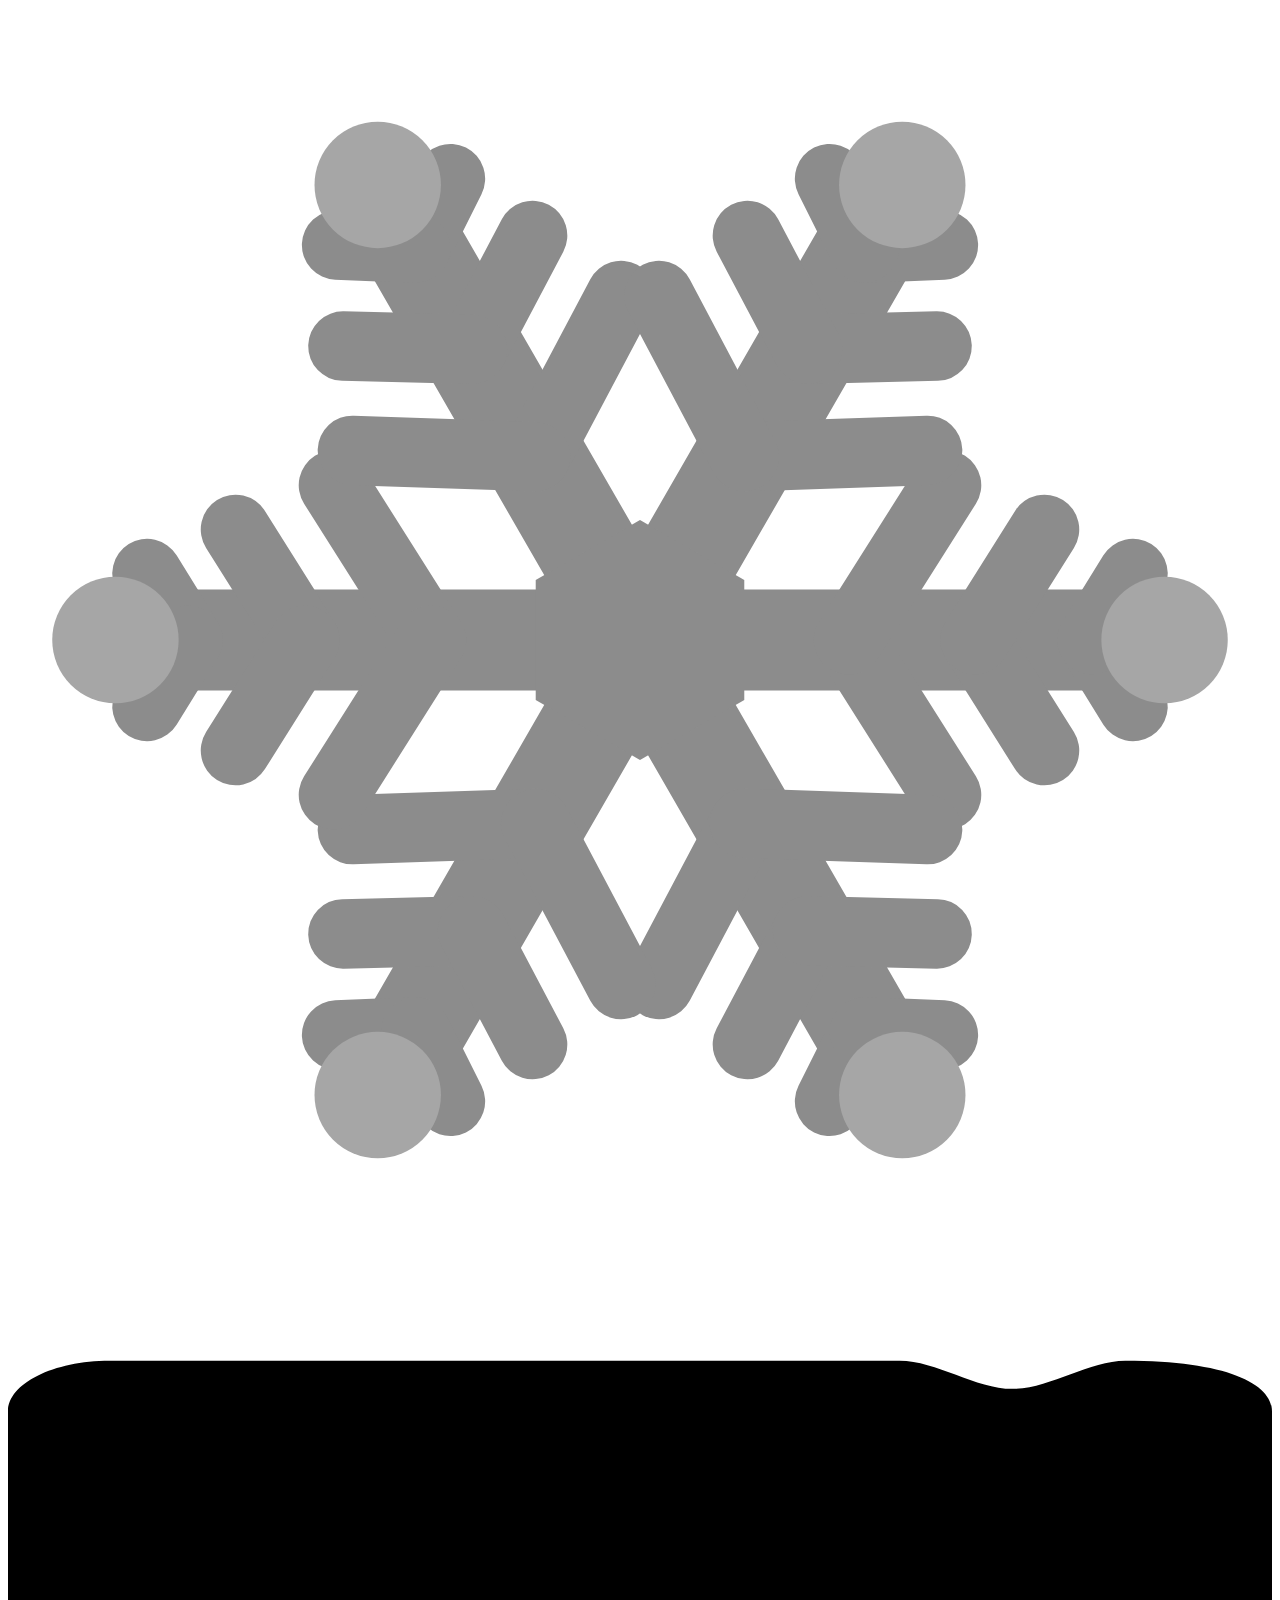
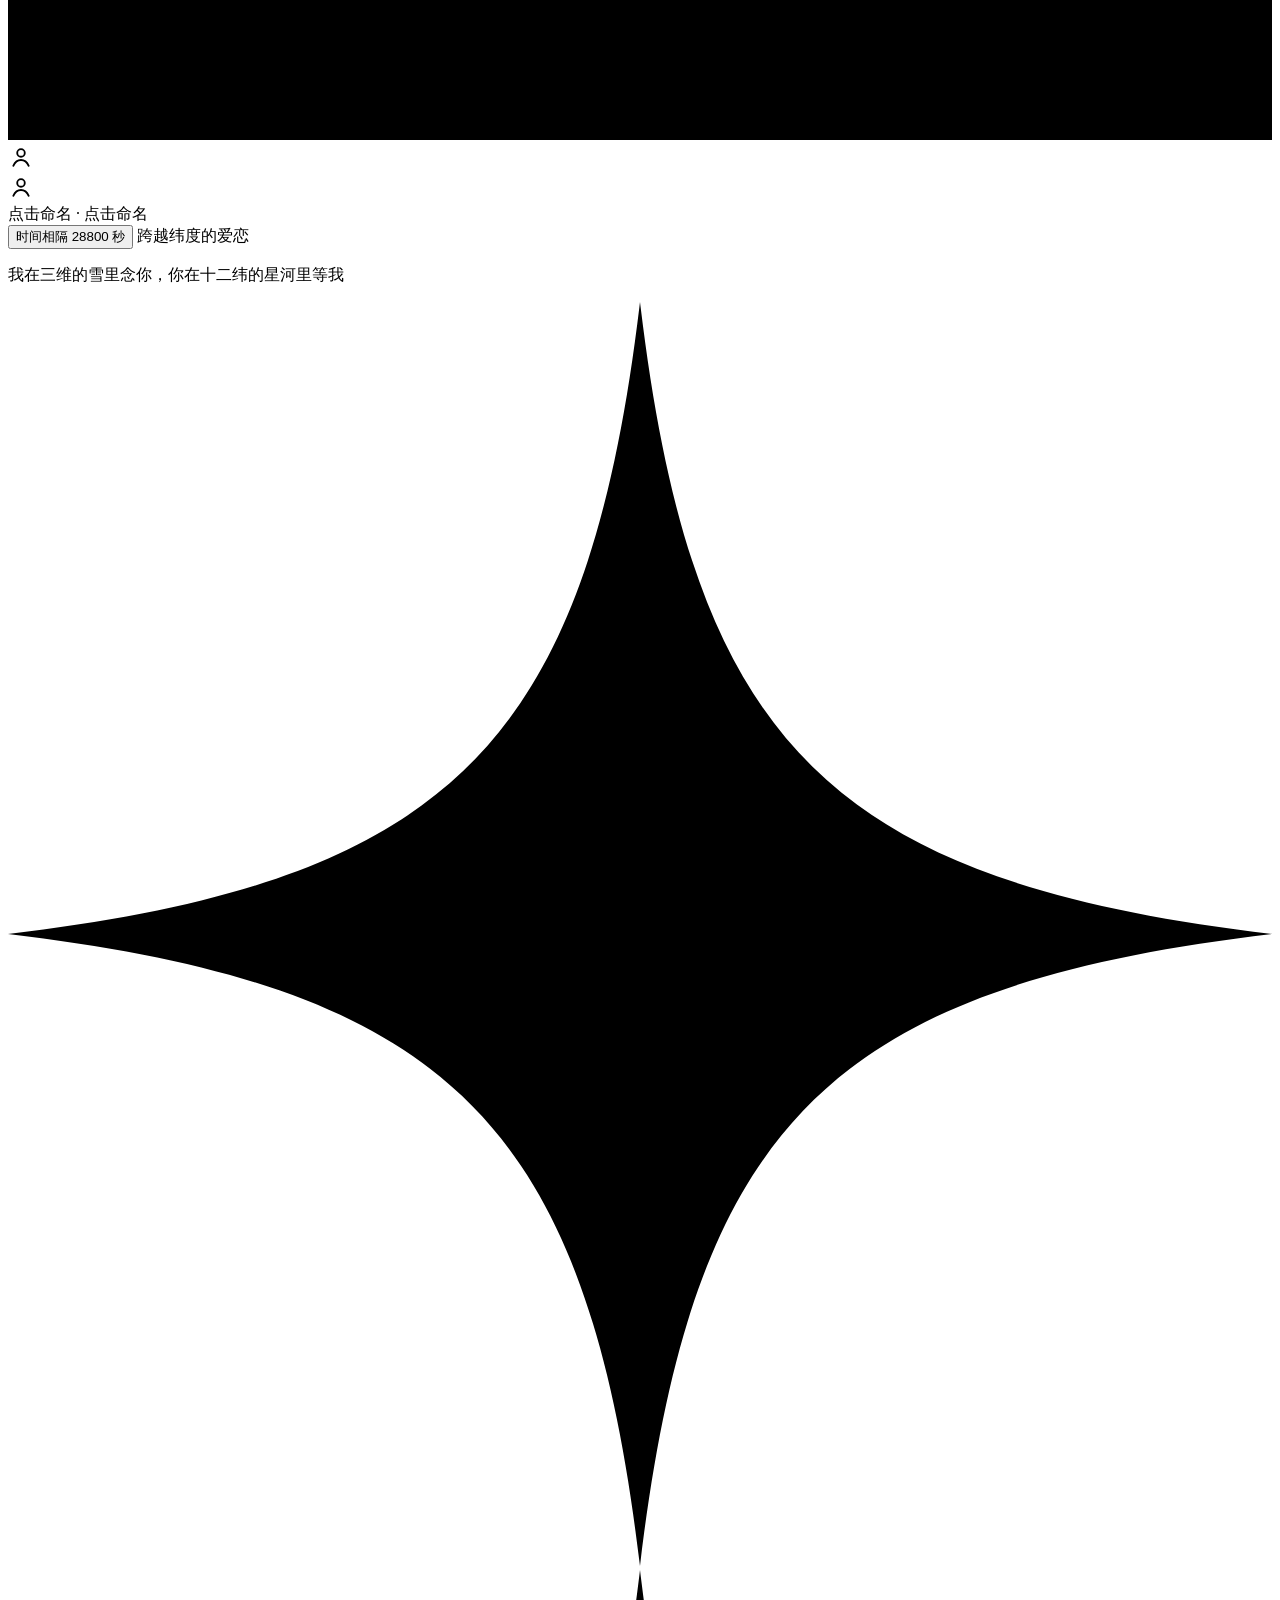
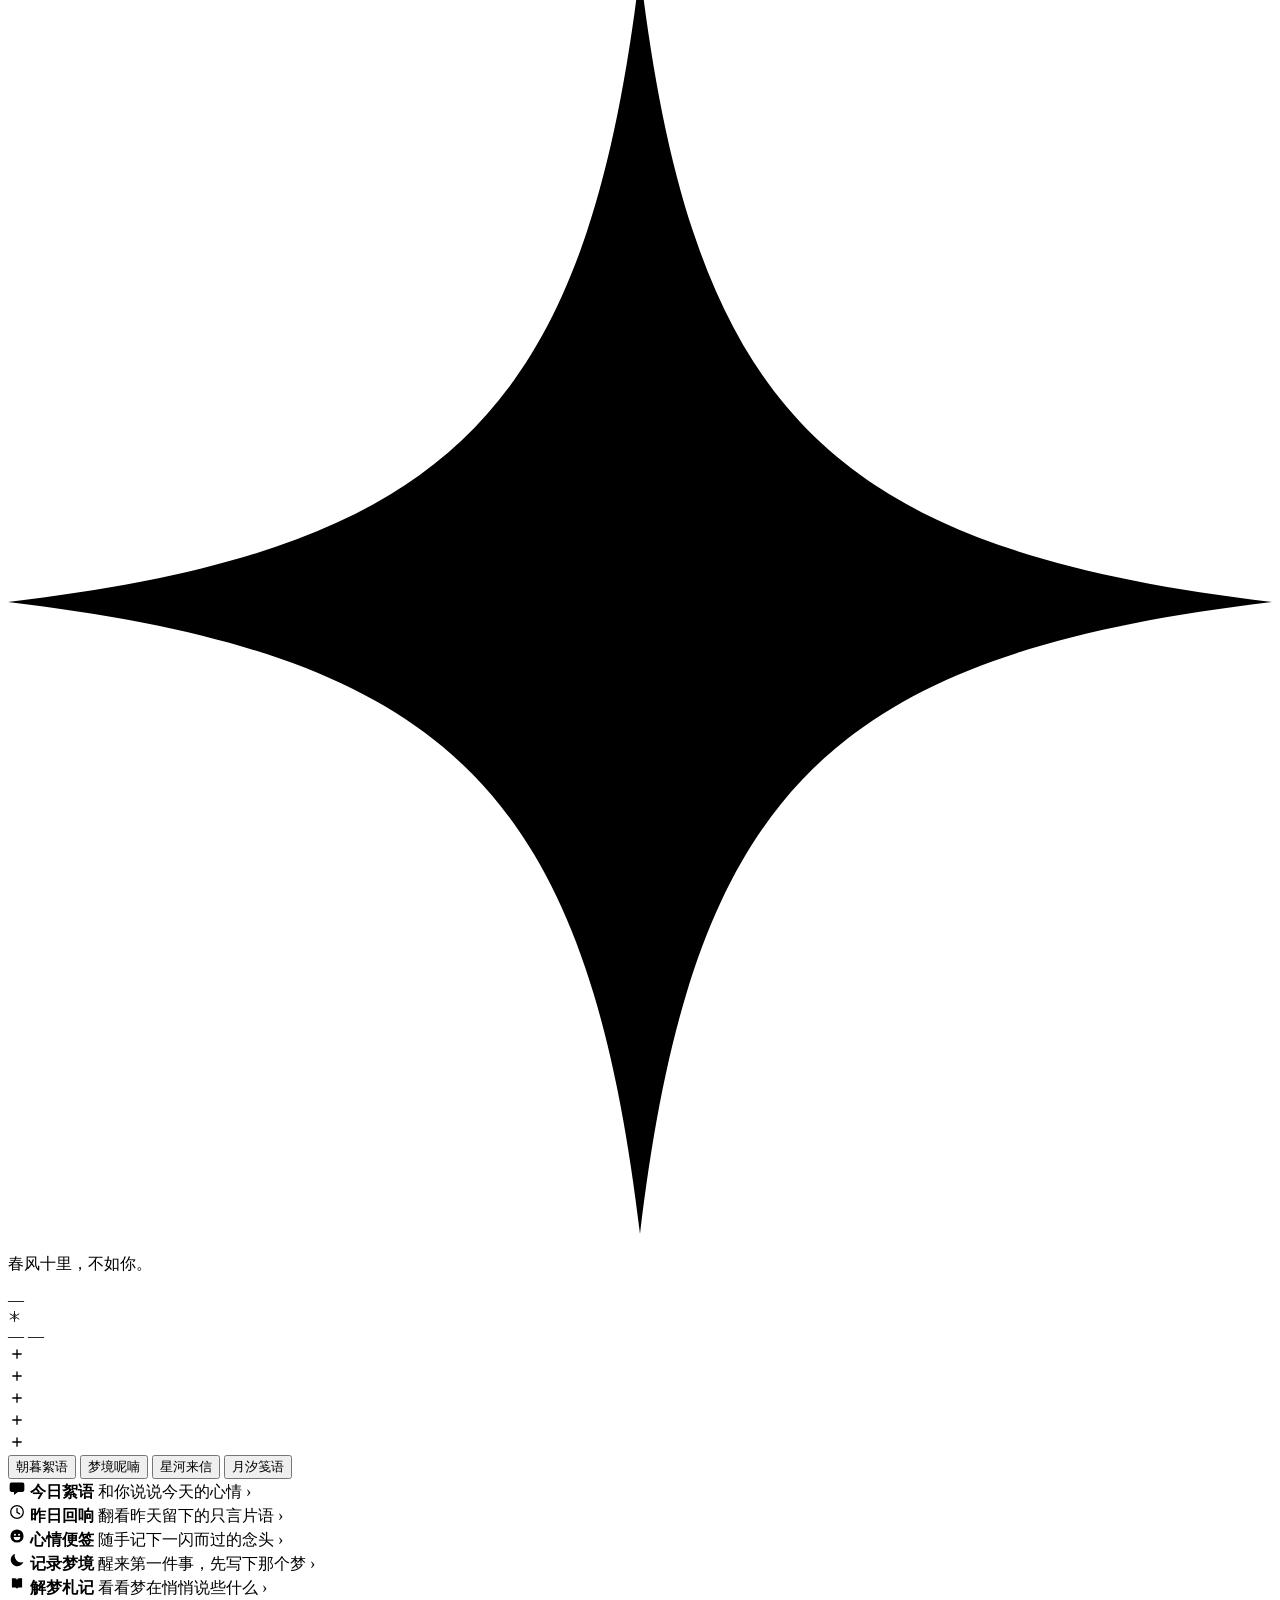
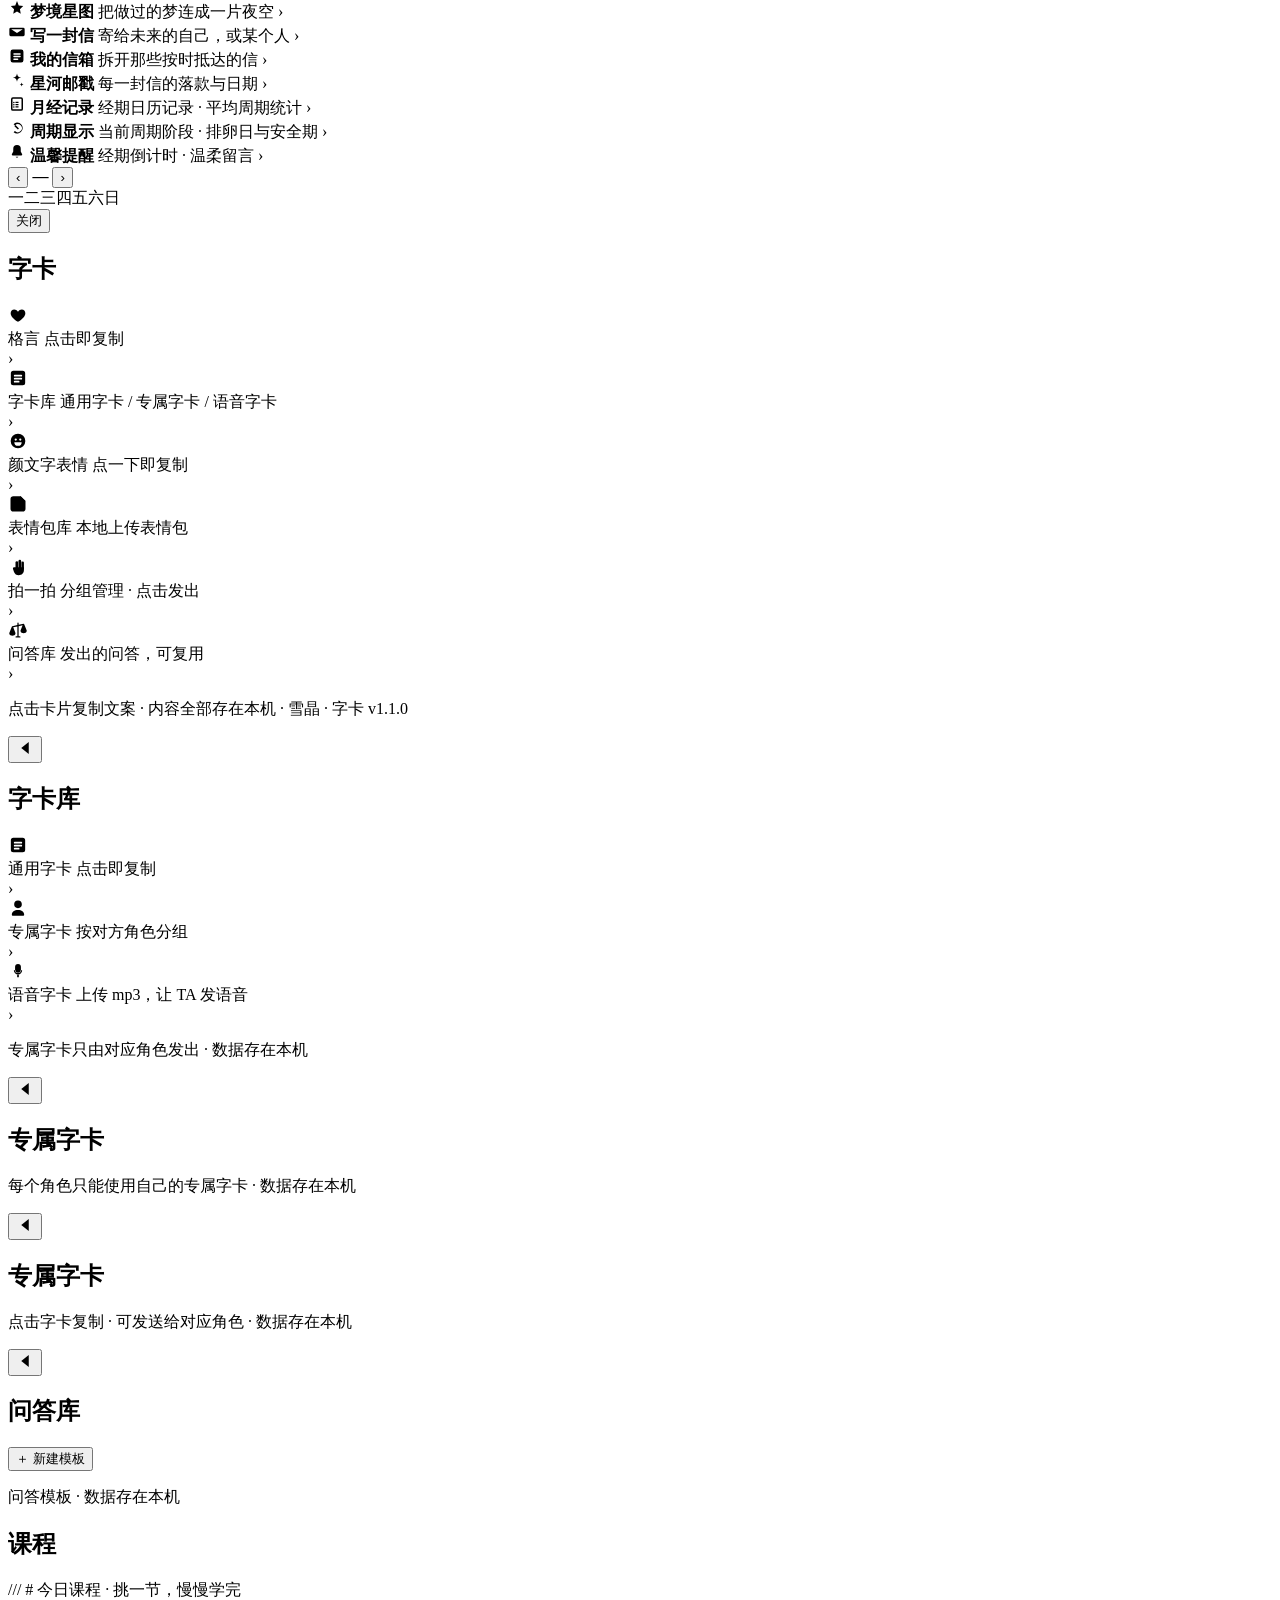
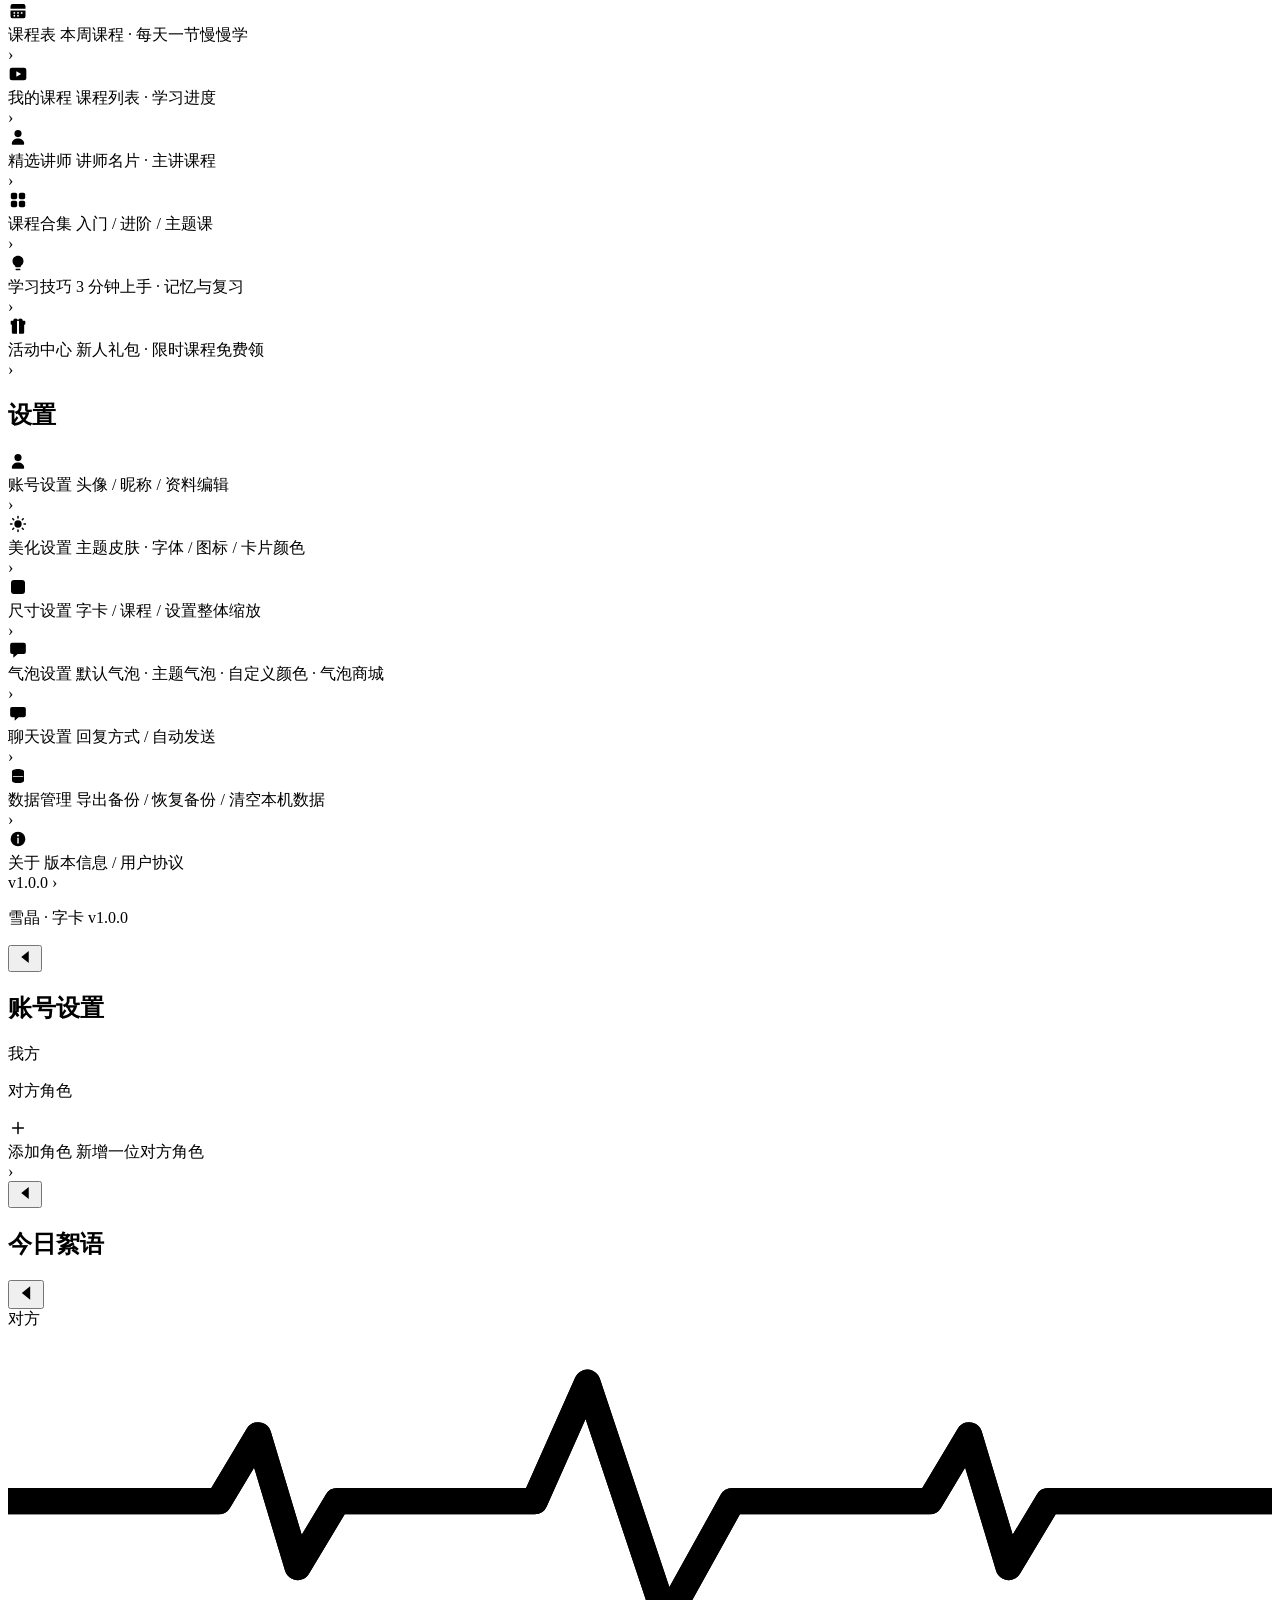
==== index.html @ 5d983caf "Add files via upload" ====
<!DOCTYPE html>
<html lang="zh-CN">
<head>
<meta charset="UTF-8">
<meta name="viewport" content="width=device-width, initial-scale=1.0, viewport-fit=cover">
<title>雪晶</title>
<link rel="icon" href="data:image/svg+xml,%3Csvg%20xmlns='http%3A//www.w3.org/2000/svg'%20viewBox='0%200%2040%2040'%20fill='none'%3E%3Cg%20stroke='%238C8C8C'%20stroke-width='3.2'%20stroke-linecap='round'%20fill='none'%3E%3Cline%20x1='20'%20y1='20'%20x2='36.6'%20y2='20'/%3E%3Cline%20x1='20'%20y1='20'%20x2='28.3'%20y2='34.4'/%3E%3Cline%20x1='20'%20y1='20'%20x2='11.7'%20y2='34.4'/%3E%3Cline%20x1='20'%20y1='20'%20x2='3.4'%20y2='20'/%3E%3Cline%20x1='20'%20y1='20'%20x2='11.7'%20y2='5.6'/%3E%3Cline%20x1='20'%20y1='20'%20x2='28.3'%20y2='5.6'/%3E%3C/g%3E%3Cg%20stroke='%23A6A6A6'%20stroke-width='2.2'%20stroke-linecap='round'%20fill='none'%3E%3Cline%20x1='26.6'%20y1='20'%20x2='29.7'%20y2='24.9'/%3E%3Cline%20x1='26.6'%20y1='20'%20x2='29.7'%20y2='15.1'/%3E%3Cline%20x1='23.3'%20y1='25.8'%20x2='20.6'%20y2='30.9'/%3E%3Cline%20x1='23.3'%20y1='25.8'%20x2='29.1'%20y2='26'/%3E%3Cline%20x1='16.7'%20y1='25.8'%20x2='10.9'%20y2='26'/%3E%3Cline%20x1='16.7'%20y1='25.8'%20x2='19.4'%20y2='30.9'/%3E%3Cline%20x1='13.4'%20y1='20'%20x2='10.3'%20y2='15.1'/%3E%3Cline%20x1='13.4'%20y1='20'%20x2='10.3'%20y2='24.9'/%3E%3Cline%20x1='16.7'%20y1='14.2'%20x2='19.4'%20y2='9.1'/%3E%3Cline%20x1='16.7'%20y1='14.2'%20x2='10.9'%20y2='14'/%3E%3Cline%20x1='23.3'%20y1='14.2'%20x2='29.1'%20y2='14'/%3E%3Cline%20x1='23.3'%20y1='14.2'%20x2='20.6'%20y2='9.1'/%3E%3C/g%3E%3Cg%20fill='%23A6A6A6'%3E%3Ccircle%20cx='36.6'%20cy='20'%20r='2'/%3E%3Ccircle%20cx='28.3'%20cy='34.4'%20r='2'/%3E%3Ccircle%20cx='11.7'%20cy='34.4'%20r='2'/%3E%3Ccircle%20cx='3.4'%20cy='20'%20r='2'/%3E%3Ccircle%20cx='11.7'%20cy='5.6'%20r='2'/%3E%3Ccircle%20cx='28.3'%20cy='5.6'%20r='2'/%3E%3C/g%3E%3Cpolygon%20points='20%2C16.2%2023.3%2C18.1%2023.3%2C21.9%2020%2C23.8%2016.7%2C21.9%2016.7%2C18.1'%20fill='%238C8C8C'/%3E%3C/svg%3E">

<link rel="stylesheet" href="css/01-theme-vars.css">
<link rel="stylesheet" href="css/02-layout.css">
<link rel="stylesheet" href="css/03-home-components.css">
<link rel="stylesheet" href="css/04-responsive.css">
<link rel="stylesheet" href="css/05-theme-system.css">
<link rel="stylesheet" href="css/06-home-iter-overlay.css">
<link rel="stylesheet" href="css/07-chat.css">
<link rel="stylesheet" href="css/08-settings-overlay.css">
<link rel="stylesheet" href="css/09-components-overlay.css">
<link rel="stylesheet" href="css/10-account-settings.css">
<link rel="stylesheet" href="css/11-subpages-size.css">
<link rel="stylesheet" href="css/12-chat-bar-final.css">
</head>

<body>

<!-- ===== 手机壳容器：448px 竖屏居中 ===== -->
<div class="phone" data-page="home">

  <!-- v30：网站背景自定义图片层（本机永久保存，可在「外观设置 · 网站背景」上传 / 调不透明度 / 清除） -->
  <div class="bg-photo" id="bgPhoto" data-on="0" aria-hidden="true"></div>

  <!-- ===== 0. 顶部装饰：白色流动波浪卡（投影在波浪线上沿外侧） ===== -->
  <div class="wave-card" aria-hidden="true">

    <!-- ===== 0a. 牛仔纹理层（v93） =====
         首页专属：叠在壁纸（.bg-photo）上层、海浪卡片（白浪块 .wave-body）下层。
         作为 .wave-card 的子元素 —— 不受容器 backdrop-filter 影响（子元素渲染于磨砂之上），
         z-index:0 沉在雪花（同样 z-index:0、DOM 靠后）之下，不会遮挡雪花；
         顶部实心、到页面中间渐变消失（mask 渐变），大小 / 不透明度由外观设置 → 牛仔纹理调节。 -->
    <div class="denim-texture" data-kind="denim" aria-hidden="true"></div>

    <!-- ===== 底层：实心六向雪花（.wave-crystal-hero，z-index:0） =====
         造型：六向雪花❄️ —— 六道主晶枝以 60° 均匀放射，每道两侧各长 3 对斜出小枝，
               六枝末梢收圆点，中心用六棱核收束；整体加粗做实心处理（对齐参考图的实心雪花）；
               源码保留占位绿 #43A047 / #66BB6A：由 appearance.css 属性选择器覆盖为主题色
               （默认灰色主题下主枝/小枝/中心核=#8C8C8C、末梢圆点=#A6A6A6，跟随主题切换）；
         尺寸：本次调整后为 72px × 72px（再放大一点），viewBox 仍为 0 0 40 40，整体等比缩放；
         位置：水平方向仍居中于下弧弧底（x≈356 / 448 → 79.5%），垂直方向 top 由 12px 改为 6px，
               并整体旋转 20°；
         层级：.wave-card 的首个子元素，z-index:0 —— 沉在白浪块（z-index:2）之下 -->
    <svg class="wave-crystal-hero" viewBox="0 0 40 40" fill="none" aria-hidden="true">
      <!-- 六道主臂：以中心 (20,20) 为原点每 60° 一道，圆头加粗实心线 —— 雪花的六向主晶枝 -->
      <g stroke="#8C8C8C" stroke-width="3.2" stroke-linecap="round" fill="none">
        <line x1="20" y1="20" x2="36.6" y2="20"/>
        <line x1="20" y1="20" x2="28.3" y2="34.4"/>
        <line x1="20" y1="20" x2="11.7" y2="34.4"/>
        <line x1="20" y1="20" x2="3.4" y2="20"/>
        <line x1="20" y1="20" x2="11.7" y2="5.6"/>
        <line x1="20" y1="20" x2="28.3" y2="5.6"/>
      </g>
      <!-- 枝杈：每道主臂两侧各 3 对斜出小枝（沿臂 ±58°），愈近尖端愈短，还原雪花❄️的分叉 -->
      <g stroke="#8C8C8C" stroke-width="2.2" stroke-linecap="round" fill="none">
        <line x1="26.6" y1="20" x2="29.7" y2="24.9"/>
        <line x1="26.6" y1="20" x2="29.7" y2="15.1"/>
        <line x1="30.6" y1="20" x2="32.8" y2="23.5"/>
        <line x1="30.6" y1="20" x2="32.8" y2="16.5"/>
        <line x1="34.3" y1="20" x2="35.6" y2="22.1"/>
        <line x1="34.3" y1="20" x2="35.6" y2="17.9"/>
        <line x1="23.3" y1="25.8" x2="20.6" y2="30.9"/>
        <line x1="23.3" y1="25.8" x2="29.1" y2="26"/>
        <line x1="25.3" y1="29.2" x2="23.4" y2="32.8"/>
        <line x1="25.3" y1="29.2" x2="29.4" y2="29.3"/>
        <line x1="27.1" y1="32.4" x2="26" y2="34.6"/>
        <line x1="27.1" y1="32.4" x2="29.6" y2="32.5"/>
        <line x1="16.7" y1="25.8" x2="10.9" y2="26"/>
        <line x1="16.7" y1="25.8" x2="19.4" y2="30.9"/>
        <line x1="14.7" y1="29.2" x2="10.6" y2="29.3"/>
        <line x1="14.7" y1="29.2" x2="16.6" y2="32.8"/>
        <line x1="12.9" y1="32.4" x2="10.4" y2="32.5"/>
        <line x1="12.9" y1="32.4" x2="14" y2="34.6"/>
        <line x1="13.4" y1="20" x2="10.3" y2="15.1"/>
        <line x1="13.4" y1="20" x2="10.3" y2="24.9"/>
        <line x1="9.4" y1="20" x2="7.2" y2="16.5"/>
        <line x1="9.4" y1="20" x2="7.2" y2="23.5"/>
        <line x1="5.7" y1="20" x2="4.4" y2="17.9"/>
        <line x1="5.7" y1="20" x2="4.4" y2="22.1"/>
        <line x1="16.7" y1="14.2" x2="19.4" y2="9.1"/>
        <line x1="16.7" y1="14.2" x2="10.9" y2="14"/>
        <line x1="14.7" y1="10.8" x2="16.6" y2="7.2"/>
        <line x1="14.7" y1="10.8" x2="10.6" y2="10.7"/>
        <line x1="12.9" y1="7.6" x2="14" y2="5.4"/>
        <line x1="12.9" y1="7.6" x2="10.4" y2="7.5"/>
        <line x1="23.3" y1="14.2" x2="29.1" y2="14"/>
        <line x1="23.3" y1="14.2" x2="20.6" y2="9.1"/>
        <line x1="25.3" y1="10.8" x2="29.4" y2="10.7"/>
        <line x1="25.3" y1="10.8" x2="23.4" y2="7.2"/>
        <line x1="27.1" y1="7.6" x2="29.6" y2="7.5"/>
        <line x1="27.1" y1="7.6" x2="26" y2="5.4"/>
      </g>
      <!-- 六枝末梢圆点：改为绿色，与主晶枝一同构成圆润实心的枝端 -->
      <g fill="#A6A6A6">
        <circle cx="36.6" cy="20" r="2"/>
        <circle cx="28.3" cy="34.4" r="2"/>
        <circle cx="11.7" cy="34.4" r="2"/>
        <circle cx="3.4" cy="20" r="2"/>
        <circle cx="11.7" cy="5.6" r="2"/>
        <circle cx="28.3" cy="5.6" r="2"/>
      </g>
      <!-- 中心六棱核：实心灰六边形收束六道主臂的根部 -->
      <polygon points="20,16.2 23.3,18.1 23.3,21.9 20,23.8 16.7,21.9 16.7,18.1"
               fill="#8C8C8C"/>
    </svg>

    <svg class="wave-body" viewBox="0 0 448 3000" preserveAspectRatio="none">
      <defs>
        <!-- 只裁剪到「波浪线以上」的区域：投影只落在波浪线上沿外侧，不侵入卡片内部 -->
        <clipPath id="waveAboveClip">
          <path d="M0 0 L448 0 L448 48 C 448 38.06, 431.88 30, 396 30 C 383 30, 369 40, 356 40 C 343 40, 329 30, 316 30 L 36 30 C 16.12 30, 0 38.06, 0 48 Z"/>
        </clipPath>
        <!-- 波浪线投影：同一条曲线做高斯模糊，形成贴着曲线走向的柔和阴影
             配色 = 网站浅绿 #A5D6A7（--leaf），90% 不透明度；模糊半径 7 让光晕充分扩散、晕染自然 -->
        <filter id="waveLineShadow" x="-20%" y="-400%" width="140%" height="900%">
          <feGaussianBlur stdDeviation="7"/>
        </filter>
      </defs>
      <!-- 白色海浪块：从波浪线向下填充到卡片主体 -->
      <!-- v10 接缝修正：卡面白色不再由 .wave-card-body 另铺一层，而是由本路径一路填到 viewBox 底部。
           原来两层白（波浪块 + 卡面层）颜色完全相同，接缝只因亚像素断差发亮 → 现在同一绘制层连续铺完，缝隙从根上消失。 -->
      <path d="M0 48 C 0 38.06, 16.12 30, 36 30 L 316 30 C 329 30, 343 40, 356 40 C 369 40, 383 30, 396 30 C 431.88 30, 448 38.06, 448 48 L 448 3000 L 0 3000 Z" class="wave-fill-block"/>
      <!-- 投影层：与波浪线完全一致的曲线，整体上移 3px 并模糊，
           紧贴曲线上沿（卡片外侧）铺一层网站浅灰 #E8E8E8 的 90% 柔光 -->
      <g clip-path="url(#waveAboveClip)">
        <path d="M0 48 C 0 38.06, 16.12 30, 36 30 L 316 30 C 329 30, 343 40, 356 40 C 369 40, 383 30, 396 30 C 431.88 30, 448 38.06, 448 48"
              class="wave-glow-line" fill="none" stroke-width="6"
              filter="url(#waveLineShadow)" transform="translate(0,-3)"/>
      </g>
    </svg>

    <!-- ===== 0b. 波浪卡装饰层 =====
         v88：顶栏水晶簇 / 星点 / 碎片装饰已按需求全部移除；v91 首页背景颗粒层已于 2026-10-19 移除。 -->
  </div>

  <!-- ===== 1. 顶部空状态栏：v15 已删除（原来只是一条 48px 的空白白条） ===== -->

  <!-- ===== 1b. 首页（默认激活页） ===== -->
  <section class="page is-active" data-page="home">

  <!-- ===== 2. 用户信息区（双头像可上传 + 中间柔和虚线 + 每日格言） ===== -->
  <header class="user-head">
    <!-- v23：双头像改为「重叠圆环」样式（右侧头像压在左侧之上 · 白色描边环），
         右侧为可点击修改的「时间相隔 + 大数字 + 小单位」 -->
    <!-- v83：顶部组件条 —— 头像组件 / 时间维度组件 / 链接状态组件；
         居中按顺序从左到右展示 · 最多三个 · 大小自适应；
         启停 / 顺序 / 链接文案在「设置 → 美化设置 → 顶部组件」里配置，记忆在本机浏览器 -->
    <div class="avatar-row head-comps" id="headComps">
      <div class="head-comp" data-top-comp="avatar">
      <div class="avatar-col">
        <div class="avatar-stack">
          <!-- 左头像：单击上传（本机永久保存）· 双击删除 -->
          <div class="user-avatar-wrap">
            <div class="user-avatar" data-slot="avatar-0" role="button" tabindex="0" aria-label="单击上传头像，双击删除">
              <svg viewBox="0 0 24 24" width="26" height="26" fill="none" stroke="currentColor" stroke-width="1.7" stroke-linecap="round" stroke-linejoin="round" aria-hidden="true">
                <circle cx="12" cy="8.3" r="3.5"/>
                <path d="M4.9 20.1c1.6-3.5 4.3-5.3 7.1-5.3s5.5 1.8 7.1 5.3"/>
              </svg>
            </div>
          </div>

          <!-- 右头像：单击上传（本机永久保存）· 双击删除（压在左头像之上） -->
          <div class="user-avatar-wrap">
            <div class="user-avatar" data-slot="avatar-1" role="button" tabindex="0" aria-label="单击上传头像，双击删除">
              <svg viewBox="0 0 24 24" width="26" height="26" fill="none" stroke="currentColor" stroke-width="1.7" stroke-linecap="round" stroke-linejoin="round" aria-hidden="true">
                <circle cx="12" cy="8.3" r="3.5"/>
                <path d="M4.9 20.1c1.6-3.5 4.3-5.3 7.1-5.3s5.5 1.8 7.1 5.3"/>
              </svg>
            </div>
          </div>

        </div>

        <!-- 昵称：并排一行（点击可改，本机永久保存） -->
        <div class="avatar-names">
          <span class="avatar-name" data-name-slot="avatar-0" role="button" tabindex="0" aria-label="点击修改昵称">点击命名</span>
          <span class="avatar-dot" aria-hidden="true">·</span>
          <span class="avatar-name" data-name-slot="avatar-1" role="button" tabindex="0" aria-label="点击修改昵称">点击命名</span>
        </div>
      </div>
      </div><!-- /head-comp avatar -->

      <div class="head-comp" data-top-comp="metric">
      <!-- v24：右侧竖列 —— 「时间相隔」在上、「跨越纬度的爱恋」在下，
           两行整体与左侧头像列垂直居中（点击时间可修改，本机永久保存） -->
      <div class="avatar-side">
        <button class="avatar-metric" id="avatarMetric" type="button" title="点击设置两地时间（24 小时制）">
          <span class="am-label" id="avatarMetricLabel">时间相隔</span>
          <span class="am-num" id="avatarMetricNum">28800</span>
          <span class="am-unit" id="avatarMetricUnit">秒</span>
        </button>
        <span class="avatar-love">跨越纬度的爱恋</span>
      </div>
      </div><!-- /head-comp metric -->

      <div class="head-comp" data-top-comp="link" id="headCompLink" hidden>
        <div class="link-state" id="linkState">
          <!-- v84：符号逐个填充进度条（实心=已激活 / 空心=未激活 · 颜色跟随主题色） -->
          <!-- v85：状态驱动 · 符号条按状态联动实心数量（1/5 · 3/5 · 5/5），不再渲染百分比数字 -->
          <div class="link-bar-row">
            <span class="link-symbols" id="linkSymbols" role="img" aria-label="链接状态"></span>
          </div>
          <!-- v84：心电图式波形装饰线（ECG · 缓慢流动 · 主题色） -->
          <div class="ecg-wrap" aria-hidden="true">
            <svg class="ecg-line" viewBox="0 0 240 28" preserveAspectRatio="none">
              <path d="M0 14 H14 L17 14 L20 6 L24 22 L28 14 H44 L47 14 L50 7 L53 21 L56 14 H68 L76 14 L79 14 L82 7 L85 21 L88 14 H96 L104 14 L107 14 L110 6 L114 22 L118 14 H120 M120 14 H134 L137 14 L140 6 L144 22 L148 14 H164 L167 14 L170 7 L173 21 L176 14 H188 L196 14 L199 14 L202 7 L205 21 L208 14 H216 L224 14 L227 14 L230 6 L234 22 L238 14 H240"/>
            </svg>
          </div>
          <p class="link-desc" id="linkDesc">我们的链接，隔着星辰也稳稳相牵</p>
        </div>
      </div><!-- /head-comp link -->
    </div><!-- /head-comps -->

    <!-- v24：底部新增一行跨纬度短句（原「3/12 纬度」「跨次元纬度 · 我方在三维」字块已删除） -->
    <!-- v26：短句改为「我在三维的…，你在…纬的…」，点击可分别修改三段文字（本机保存） -->
    <p class="lat-foot" id="latFoot" role="button" tabindex="0" title="点击修改这句话">我在三维的雪里念你，你在十二纬的星河里等我</p>

    <!-- v22：格言上方居中线条装饰（两端小四角星） -->
    <div class="quote-deco" aria-hidden="true">
      <svg class="qd-star" viewBox="0 0 12 12"><path d="M6 0C6.5 4.2 7.8 5.5 12 6 7.8 6.5 6.5 7.8 6 12 5.5 7.8 4.2 6.5 0 6 4.2 5.5 5.5 4.2 6 0Z"/></svg>
      <span class="qd-line"></span>
      <svg class="qd-star" viewBox="0 0 12 12"><path d="M6 0C6.5 4.2 7.8 5.5 12 6 7.8 6.5 6.5 7.8 6 12 5.5 7.8 4.2 6.5 0 6 4.2 5.5 5.5 4.2 6 0Z"/></svg>
    </div>

    <!-- 每日格言：格言库落在「字卡」页，首页每日随机取一句居中显示 -->
    <p class="user-slogan" id="dailyQuote" role="button" tabindex="0" title="点击选择首页格言">春风十里，不如你。</p>
  </header>

  <!-- ===== 3. 横排日历（v14：去掉卡片底，只留日历；当日居中、两侧为前后日；点击查看完整月历） ===== -->
  <div class="cal-card" id="calCard" role="button" tabindex="0" aria-label="点击查看完整日历">
    <span class="cal-month" id="calMonth">—</span>
    <div class="cal-week" id="calWeek"></div>
    <!-- v15：右侧装饰 —— 与左侧「月份」等宽同内距的六向雪花，左右对称；
         既保留「当日居中」所需的左右配重，也让整条日历不空一边 -->
    <span class="cal-deco" aria-hidden="true">
      <svg viewBox="0 0 24 24" width="13" height="13" fill="none" stroke="currentColor" stroke-width="1.6" stroke-linecap="round">
        <path d="M12 2.6v18.8M3.86 7.3l16.28 9.4M20.14 7.3 3.86 16.7"/>
        <path d="M12 6.5l2.05 2.05M12 6.5 9.95 8.55M12 17.5l2.05-2.05M12 17.5l-2.05-2.05" stroke-width="1.25"/>
      </svg>
    </span>
    <!-- v20：底部一条 —— 农历 + 本月进度（已度过实线 / 未度过虚线） -->
    <div class="cal-foot">
      <span class="cal-lunar" id="calLunar">—</span>
      <span class="cal-prog" id="calProg" aria-hidden="true"><span class="cal-prog-fill" id="calProgFill"></span></span>
      <span class="cal-prog-txt" id="calProgTxt">—</span>
    </div>
  </div>

  <!-- ===== 4. 首页组件位（v40）：相册卡片流 / 相册卡片 / 纪念日 / 飞机票 / 天气 / 渐变海报
       区域尺寸 = 相册卡片流自身高度（--tri-h + 8 + 14 的上下内距），换组件不改首页版式高度；
       用哪个组件在「设置 → 美化设置 → 组件样式」里选，选择记忆在本机浏览器 ===== -->
  <div class="home-comp" id="homeComp" data-comp="ticket">

  <!-- ===== 4. 三格相框：点击上传图片（保留原圆角；内部图标文字已删除） ===== -->
  <div class="tri-grid" id="frameFlow" aria-label="相框卡片流，左右滑动切换">
    <article class="tri-card">
      <div class="tri-cover cover-a" data-slot="frame-0" role="button" tabindex="0" aria-label="单击上传图片，双击删除">
      <span class="tri-plus" aria-hidden="true">
        <svg viewBox="0 0 24 24" width="18" height="18" fill="none" stroke="currentColor" stroke-width="1.8" stroke-linecap="round"><path d="M12 6.4v11.2M6.4 12h11.2"/></svg>
      </span>
      </div>
    </article>

    <article class="tri-card">
      <div class="tri-cover cover-b" data-slot="frame-1" role="button" tabindex="0" aria-label="单击上传图片，双击删除">
      <span class="tri-plus" aria-hidden="true">
        <svg viewBox="0 0 24 24" width="18" height="18" fill="none" stroke="currentColor" stroke-width="1.8" stroke-linecap="round"><path d="M12 6.4v11.2M6.4 12h11.2"/></svg>
      </span>
      </div>
    </article>

    <article class="tri-card">
      <div class="tri-cover cover-c" data-slot="frame-2" role="button" tabindex="0" aria-label="单击上传图片，双击删除">
      <span class="tri-plus" aria-hidden="true">
        <svg viewBox="0 0 24 24" width="18" height="18" fill="none" stroke="currentColor" stroke-width="1.8" stroke-linecap="round"><path d="M12 6.4v11.2M6.4 12h11.2"/></svg>
      </span>
      </div>
    </article>

    <article class="tri-card">
      <div class="tri-cover cover-d" data-slot="frame-3" role="button" tabindex="0" aria-label="单击上传图片，双击删除">
      <span class="tri-plus" aria-hidden="true">
        <svg viewBox="0 0 24 24" width="18" height="18" fill="none" stroke="currentColor" stroke-width="1.8" stroke-linecap="round"><path d="M12 6.4v11.2M6.4 12h11.2"/></svg>
      </span>
      </div>
    </article>

    <article class="tri-card">
      <div class="tri-cover cover-e" data-slot="frame-4" role="button" tabindex="0" aria-label="单击上传图片，双击删除">
      <span class="tri-plus" aria-hidden="true">
        <svg viewBox="0 0 24 24" width="18" height="18" fill="none" stroke="currentColor" stroke-width="1.8" stroke-linecap="round"><path d="M12 6.4v11.2M6.4 12h11.2"/></svg>
      </span>
      </div>
    </article>
  </div>

  <!-- ② 相册卡片（四格照片 + 右侧竖排条形码 · 单击上传 / 双击删除） -->
  <div class="hc-slot" id="hcAlbum" hidden>
    <div class="hc-card hc-album">
      <div class="hc-album-grid">
        <div class="hc-album-cell" data-slot="album-0" role="button" tabindex="0" aria-label="单击上传图片，双击删除"><span class="hc-album-plus" aria-hidden="true"><svg viewBox="0 0 24 24" fill="none" stroke="currentColor" stroke-width="1.8" stroke-linecap="round"><path d="M12 6.6v10.8M6.6 12h10.8"/></svg><i>上传</i></span></div>
        <div class="hc-album-cell" data-slot="album-1" role="button" tabindex="0" aria-label="单击上传图片，双击删除"><span class="hc-album-plus" aria-hidden="true"><svg viewBox="0 0 24 24" fill="none" stroke="currentColor" stroke-width="1.8" stroke-linecap="round"><path d="M12 6.6v10.8M6.6 12h10.8"/></svg><i>上传</i></span></div>
        <div class="hc-album-cell" data-slot="album-2" role="button" tabindex="0" aria-label="单击上传图片，双击删除"><span class="hc-album-plus" aria-hidden="true"><svg viewBox="0 0 24 24" fill="none" stroke="currentColor" stroke-width="1.8" stroke-linecap="round"><path d="M12 6.6v10.8M6.6 12h10.8"/></svg><i>上传</i></span></div>
        <div class="hc-album-cell" data-slot="album-3" role="button" tabindex="0" aria-label="单击上传图片，双击删除"><span class="hc-album-plus" aria-hidden="true"><svg viewBox="0 0 24 24" fill="none" stroke="currentColor" stroke-width="1.8" stroke-linecap="round"><path d="M12 6.6v10.8M6.6 12h10.8"/></svg><i>上传</i></span></div>
      </div>
      <div class="hc-album-stub" aria-hidden="true">
        <span class="hc-album-bars"></span>
        <span class="hc-album-no">520</span>
      </div>
    </div>
  </div>

  <!-- ④ 飞机票（登机牌式 · 跨纬度专线） -->
  <div class="hc-slot" id="hcTicket" hidden>
    <div class="hc-card hc-ticket">
      <div class="hc-bg" data-slot="bg-ticket" aria-hidden="true"></div>
      <div class="hc-tk-main">
        <div class="hc-tk-top">
          <span class="hc-tk-brand">SNOWCRYSTAL AIR</span>
          <span class="hc-tk-cls">跨纬度 · 头等舱</span>
        </div>
        <div class="hc-tk-route">
          <div class="hc-tk-port">
            <button class="hc-tk-code" type="button" data-tk="from" aria-label="点击修改出发地纬度"><span id="tkFrom">22°N</span></button>
            <span class="hc-tk-city">我的城</span>
          </div>
          <div class="hc-tk-mid" aria-hidden="true">
            <span class="hc-tk-dash"></span>
            <svg viewBox="0 0 24 24" fill="none" stroke="currentColor" stroke-width="1.6" stroke-linecap="round" stroke-linejoin="round"><path d="M3.6 13.4l16.8-7.2-4.6 9-4 .6-2.6 3.4-.6-3.6z"/></svg>
            <button class="hc-tk-fly" type="button" data-tk="fly" aria-label="点击修改航班编号"><span id="tkFly">FLY 1314</span></button>
          </div>
          <div class="hc-tk-port">
            <button class="hc-tk-code" type="button" data-tk="to" aria-label="点击修改目的地纬度"><span id="tkTo">39°N</span></button>
            <span class="hc-tk-city">你的城</span>
          </div>
        </div>
        <div class="hc-tk-grid">
          <span class="hc-tk-cell"><i>日期</i><b>每一天</b></span>
          <span class="hc-tk-cell"><i>登机</i><b>想你即刻</b></span>
          <span class="hc-tk-cell"><i>座位</i><b>1A</b></span>
          <span class="hc-tk-cell"><i>登机口</i><b id="tkDoor">心之所向</b></span>
        </div>
        <p class="hc-tk-foot">跨纬度爱恋 · 无论多远，我都会飞向你</p>
      </div>
      <div class="hc-tk-stub" aria-hidden="true"><span class="hc-tk-bars"></span></div>
    </div>
  </div>

  <!-- ⑤ 天气（我这边：点城市名填城市、自动取实况；你那边：点哪改哪） -->
  <div class="hc-slot" id="hcWeather" hidden>
    <div class="hc-card hc-weather">
      <div class="hc-bg" data-slot="bg-weather" aria-hidden="true"></div>
      <div class="wx-side wx-mine">
        <div class="wx-line">
          <span class="wx-role">我这边</span>
          <button class="wx-city" type="button" data-wx="mineCity" aria-label="修改我所在的城市"><span id="wxMyCity">长沙</span></button>
          <span class="wx-ico" id="wxMyIco" aria-hidden="true"></span>
          <span class="wx-temp"><b id="wxMyTemp">--</b><i>°</i></span>
          <span class="wx-cond" id="wxMyCond">正在读取…</span>
        </div>
        <span class="wx-meta" id="wxMyMeta"></span>
        <p class="wx-poem" id="wxMyPoem">正在向天空问一句你那边</p>
      </div>
      <div class="wx-mid-col" aria-hidden="true">
        <span class="wx-mid-line"></span>
        <svg class="wx-heart" viewBox="0 0 24 24" fill="currentColor"><path d="M12 20.4l-1.3-1.2C6 15.1 3.2 12.6 3.2 9.3 3.2 6.6 5.3 4.6 8 4.6c1.5 0 3 .7 4 1.9 1-1.2 2.5-1.9 4-1.9 2.7 0 4.8 2 4.8 4.7 0 3.3-2.8 5.8-7.5 9.9z"/></svg>
        <span class="wx-mid-line"></span>
      </div>
      <div class="wx-side wx-yours">
        <div class="wx-line">
          <span class="wx-role">你那边</span>
          <button class="wx-city" type="button" data-wx="yCity" aria-label="修改 TA 所在的城市"><span id="wxYourCity">北京</span></button>
          <span class="wx-ico" id="wxYourIco" aria-hidden="true"></span>
          <button class="wx-temp" type="button" data-wx="yTemp" aria-label="修改 TA 那边的温度"><b id="wxYourTemp">18</b><i>°</i></button>
          <button class="wx-cond" type="button" data-wx="yCond" aria-label="修改 TA 那边的天气"><span id="wxYourCond">晴</span></button>
        </div>
        <span class="wx-meta" id="wxYourMeta" data-wx="yMeta" role="button" tabindex="0" aria-label="写一行小字给 TA">今天 18° / 8° · 微风</span>
        <p class="wx-poem" id="wxYourPoem" aria-live="polite">正在看 TA 那边的天色</p>
      </div>
    </div>
  </div>

  <!-- ⑥ 纪念日（三个日子 · 点击可改 · 点背景可换图） -->
  <div class="hc-slot" id="hcAnniv" hidden>
    <div class="hc-card hc-anniv">
      <div class="hc-bg" data-slot="bg-anniv" aria-hidden="true"></div>
      <div class="an-grid">
        <button class="an-cell" type="button" data-an="mine" aria-label="修改我方生日">
          <span class="an-label">我方生日</span>
          <b class="an-date" id="anMineDate">--</b>
          <span class="an-sub" id="anMineSub">点一下写下日期</span>
        </button>
        <button class="an-cell" type="button" data-an="together" aria-label="修改在一起纪念日">
          <span class="an-label">在一起</span>
          <b class="an-date" id="anTogDate">--</b>
          <span class="an-sub" id="anTogSub">点一下写下日期</span>
        </button>
        <button class="an-cell" type="button" data-an="you" aria-label="修改对方生日">
          <span class="an-label">对方生日</span>
          <b class="an-date" id="anYouDate">--</b>
          <span class="an-sub" id="anYouSub">点一下写下日期</span>
        </button>
      </div>
      <p class="an-foot">点一下任意一项，写下只属于你们的日子</p>
    </div>
  </div>

  <!-- ⑦ 渐变海报（整张图片上传 · 单击上传 / 双击删除） -->
  <div class="hc-slot" id="hcPoster" hidden>
    <div class="hc-card hc-poster" data-slot="hc-poster" role="button" tabindex="0" aria-label="单击上传整张海报，双击删除">
      <span class="hc-poster-hint" aria-hidden="true">
        <svg viewBox="0 0 24 24" fill="none" stroke="currentColor" stroke-width="1.6" stroke-linejoin="round"><rect x="3" y="5" width="18" height="14" rx="2.6"/><path d="M3.6 16.4l5-4.6 3.2 2.9 3.5-4.2 5.1 5.5"/></svg>
        <i>点击上传一张海报</i>
      </span>
    </div>
  </div>

  </div><!-- /home-comp -->

  <!-- ===== 5. 一整横排文字按键切换（v21：替代原水晶装饰带） ===== -->
  <div class="tab-strip" role="tablist" aria-label="功能切换">
    <button class="tab-item is-active" type="button" role="tab" data-tab="chat" aria-selected="true" onclick="SnowCrystal.switchTab('chat')">朝暮絮语</button>
    <button class="tab-item" type="button" role="tab" data-tab="dream" aria-selected="false" onclick="SnowCrystal.switchTab('dream')">梦境呢喃</button>
    <button class="tab-item" type="button" role="tab" data-tab="star" aria-selected="false" onclick="SnowCrystal.switchTab('star')">星河来信</button>
    <button class="tab-item" type="button" role="tab" data-tab="moon" aria-selected="false" onclick="SnowCrystal.switchTab('moon')">月汐笺语</button>
  </div>

  <!-- ===== 6. 按键对应的功能列表（v21）：点击上方按键切换，卡片不透明度与全站卡片一致 ===== -->
  <div class="tab-panels" id="tabPanels">

    <!-- ① 朝暮絮语 -->
    <div class="tab-panel is-active" data-panel="chat" role="tabpanel">
      <article class="fn-card" role="listitem" onclick="SnowCrystal.openChatList()">
        <span class="fn-ico"><svg viewBox="0 0 24 24" width="18" height="18" fill="currentColor"><path d="M4.6 4.8h14.8a2.4 2.4 0 0 1 2.4 2.4v7.6a2.4 2.4 0 0 1-2.4 2.4h-6.2L8 21.2v-4H4.6a2.4 2.4 0 0 1-2.4-2.4V7.2a2.4 2.4 0 0 1 2.4-2.4z"/></svg></span>
        <span class="fn-main">
          <strong class="fn-title">今日絮语</strong>
          <span class="fn-desc">和你说说今天的心情</span>
        </span>
        <span class="fn-arrow">›</span>
      </article>
      <article class="fn-card" role="listitem" onclick="SnowCrystal.placeholder('昨日回响')">
        <span class="fn-ico"><svg viewBox="0 0 24 24" width="18" height="18"><circle cx="12" cy="12" r="8.4" fill="none" stroke="currentColor" stroke-width="1.7"/><path d="M12 7.2v5.2l3.6 2.1" fill="none" stroke="currentColor" stroke-width="1.7" stroke-linecap="round"/></svg></span>
        <span class="fn-main">
          <strong class="fn-title">昨日回响</strong>
          <span class="fn-desc">翻看昨天留下的只言片语</span>
        </span>
        <span class="fn-arrow">›</span>
      </article>
      <article class="fn-card" role="listitem" onclick="SnowCrystal.placeholder('心情便签')">
        <span class="fn-ico"><svg viewBox="0 0 24 24" width="18" height="18" fill="currentColor" fill-rule="evenodd"><path d="M12 3.2a8.8 8.8 0 1 1 0 17.6 8.8 8.8 0 1 1 0-17.6zM9.3 8.9a1.35 1.35 0 1 1 0 2.7 1.35 1.35 0 1 1 0-2.7zm5.4 0a1.35 1.35 0 1 1 0 2.7 1.35 1.35 0 1 1 0-2.7zM7.6 13.4h8.8a4.4 4.4 0 0 1-8.8 0z"/></svg></span>
        <span class="fn-main">
          <strong class="fn-title">心情便签</strong>
          <span class="fn-desc">随手记下一闪而过的念头</span>
        </span>
        <span class="fn-arrow">›</span>
      </article>
    </div>

    <!-- ② 梦境呢喃 -->
    <div class="tab-panel" data-panel="dream" role="tabpanel">
      <article class="fn-card" role="listitem" onclick="SnowCrystal.placeholder('记录梦境')">
        <span class="fn-ico"><svg viewBox="0 0 24 24" width="18" height="18" fill="currentColor"><path d="M20.4 14.6A8.6 8.6 0 0 1 9.4 3.6a8.6 8.6 0 1 0 11 11z"/></svg></span>
        <span class="fn-main">
          <strong class="fn-title">记录梦境</strong>
          <span class="fn-desc">醒来第一件事，先写下那个梦</span>
        </span>
        <span class="fn-arrow">›</span>
      </article>
      <article class="fn-card" role="listitem" onclick="SnowCrystal.placeholder('解梦札记')">
        <span class="fn-ico"><svg viewBox="0 0 24 24" width="18" height="18" fill="currentColor"><path d="M5.2 4.4h4.2a2.6 2.6 0 0 1 2.6 2.6v12a2.2 2.2 0 0 0-2.2-2.2H5.2z"/><path d="M18.8 4.4h-4.2a2.6 2.6 0 0 0-2.6 2.6v12a2.2 2.2 0 0 1 2.2-2.2h4.6z"/></svg></span>
        <span class="fn-main">
          <strong class="fn-title">解梦札记</strong>
          <span class="fn-desc">看看梦在悄悄说些什么</span>
        </span>
        <span class="fn-arrow">›</span>
      </article>
      <article class="fn-card" role="listitem" onclick="SnowCrystal.placeholder('梦境星图')">
        <span class="fn-ico"><svg viewBox="0 0 24 24" width="18" height="18" fill="currentColor"><path d="M12 2.8l2.3 5.7 6 .9-4.4 4.2 1.1 6.1L12 16.6l-5 3.1 1.1-6.1L3.7 9.4l6-.9z"/></svg></span>
        <span class="fn-main">
          <strong class="fn-title">梦境星图</strong>
          <span class="fn-desc">把做过的梦连成一片夜空</span>
        </span>
        <span class="fn-arrow">›</span>
      </article>
    </div>

    <!-- ③ 星河来信 -->
    <div class="tab-panel" data-panel="star" role="tabpanel">
      <article class="fn-card" role="listitem" onclick="SnowCrystal.placeholder('写一封信')">
        <span class="fn-ico"><svg viewBox="0 0 24 24" width="18" height="18" fill="currentColor" fill-rule="evenodd"><path d="M3.6 6.4h16.8a1.8 1.8 0 0 1 1.8 1.8v7.6a1.8 1.8 0 0 1-1.8 1.8H3.6a1.8 1.8 0 0 1-1.8-1.8V8.2a1.8 1.8 0 0 1 1.8-1.8zm.7 1.8 7.7 5.2 7.7-5.2z"/></svg></span>
        <span class="fn-main">
          <strong class="fn-title">写一封信</strong>
          <span class="fn-desc">寄给未来的自己，或某个人</span>
        </span>
        <span class="fn-arrow">›</span>
      </article>
      <article class="fn-card" role="listitem" onclick="SnowCrystal.placeholder('我的信箱')">
        <span class="fn-ico"><svg viewBox="0 0 24 24" width="18" height="18" fill="currentColor" fill-rule="evenodd"><path d="M6.4 3.4h11.2a3 3 0 0 1 3 3v11.2a3 3 0 0 1-3 3H6.4a3 3 0 0 1-3-3V6.4a3 3 0 0 1 3-3zm1.6 4.8h8a1 1 0 0 1 0 2H8a1 1 0 0 1 0-2zm0 3.6h8a1 1 0 0 1 0 2H8a1 1 0 0 1 0-2zm0 3.6h4.8a1 1 0 0 1 0 2H8a1 1 0 0 1 0-2z"/></svg></span>
        <span class="fn-main">
          <strong class="fn-title">我的信箱</strong>
          <span class="fn-desc">拆开那些按时抵达的信</span>
        </span>
        <span class="fn-arrow">›</span>
      </article>
      <article class="fn-card" role="listitem" onclick="SnowCrystal.placeholder('星河邮戳')">
        <span class="fn-ico"><svg viewBox="0 0 24 24" width="18" height="18" fill="currentColor"><path d="M12 3.2c.6 3.6 1.9 5 5.6 5.6-3.7.6-5 2-5.6 5.6-.6-3.6-1.9-5-5.6-5.6 3.7-.6 5-2 5.6-5.6z"/><path d="M18.2 15.2c.3 1.7.9 2.4 2.6 2.7-1.7.3-2.3 1-2.6 2.7-.3-1.7-.9-2.4-2.6-2.7 1.7-.3 2.3-1 2.6-2.7z"/></svg></span>
        <span class="fn-main">
          <strong class="fn-title">星河邮戳</strong>
          <span class="fn-desc">每一封信的落款与日期</span>
        </span>
        <span class="fn-arrow">›</span>
      </article>
    </div>

        <!-- ④ 月汐笺语（原「月经记录」，更文艺的叫法）：周期追踪头部 + 今日主功能区 + 三条功能卡（周期显示/温馨提醒/周期统计） -->
    <div class="tab-panel" data-panel="moon" role="tabpanel">
      <article class="fn-card" role="listitem" onclick="SnowCrystal.moonOpen('stats')">
        <span class="fn-ico"><svg viewBox="0 0 24 24" width="18" height="18" fill="currentColor" aria-hidden="true"><path d="M6.5 3h11A2.5 2.5 0 0 1 20 5.5v13a2.5 2.5 0 0 1-2.5 2.5h-11A2.5 2.5 0 0 1 4 18.5v-13A2.5 2.5 0 0 1 6.5 3zm0 2a.5.5 0 0 0-.5.5v13a.5.5 0 0 0 .5.5h11a.5.5 0 0 0 .5-.5v-13a.5.5 0 0 0-.5-.5h-11zm3.5 4h4v1.6h-4V9zm0 3h4v1.6h-4V12zm0 3h4v1.6h-4V15zm-2.2-6a1 1 0 1 1 0 2 1 1 0 1 1 0-2zm0 3a1 1 0 1 1 0 2 1 1 0 1 1 0-2zm0 3a1 1 0 1 1 0 2 1 1 0 1 1 0-2z"/></svg></span>
        <span class="fn-main">
          <strong class="fn-title">月经记录</strong>
          <span class="fn-desc">经期日历记录 · 平均周期统计</span>
        </span>
        <span class="fn-arrow">›</span>
      </article>
      <article class="fn-card" role="listitem" onclick="SnowCrystal.moonOpen('cycle')">
        <span class="fn-ico"><svg viewBox="0 0 24 24" width="18" height="18" fill="currentColor" aria-hidden="true"><path d="M12 4.6a7.4 7.4 0 1 1-4.5 13.2l1.7-1.7a5.4 5.4 0 1 0 0-7.6l-1.7-1.6A7.4 7.4 0 0 1 12 4.6zm-2 3.5 4.6 4.6-1.4 1.4-4.6-4.6 1.4-1.4z"/></svg></span>
        <span class="fn-main">
          <strong class="fn-title">周期显示</strong>
          <span class="fn-desc">当前周期阶段 · 排卵日与安全期</span>
        </span>
        <span class="fn-arrow">›</span>
      </article>
      <article class="fn-card" role="listitem" onclick="SnowCrystal.moonOpen('reminder')">
        <span class="fn-ico"><svg viewBox="0 0 24 24" width="18" height="18" fill="currentColor" aria-hidden="true"><path d="M12 2.8a5 5 0 0 0-5 5v3.4l-1.7 3.4a1.4 1.4 0 0 0 1.2 2h11a1.4 1.4 0 0 0 1.2-2L17 11.2V7.8a5 5 0 0 0-5-5zm-1.8 15.4h3.6a2 2 0 0 1-3.6 0z"/></svg></span>
        <span class="fn-main">
          <strong class="fn-title">温馨提醒</strong>
          <span class="fn-desc">经期倒计时 · 温柔留言</span>
        </span>
        <span class="fn-arrow">›</span>
      </article>
      
    </div>

  </div>

<!-- ===== 3b. 完整月历浮层（点击首页日历打开） ===== -->
  <div class="cal-modal" id="calModal" aria-hidden="true">
    <div class="cal-sheet" role="dialog" aria-modal="true" aria-label="完整日历">
      <div class="cal-sheet-head">
        <button class="cal-nav" id="calPrev" type="button" aria-label="上个月">&#8249;</button>
        <strong class="cal-sheet-title" id="calSheetTitle">—</strong>
        <button class="cal-nav" id="calNext" type="button" aria-label="下个月">&#8250;</button>
      </div>
      <div class="cal-grid-head"><span>一</span><span>二</span><span>三</span><span>四</span><span>五</span><span>六</span><span>日</span></div>
      <div class="cal-grid" id="calGrid"></div>
      <button class="cal-close" id="calClose" type="button">关闭</button>
    </div>
  </div>

  </section><!-- /page: home -->

  <section class="page" data-page="wordcard">
    <header class="page-head">
      <!-- v35：顶栏副标题已删除，仅保留主标题并居中 -->
      <div class="page-head-center">
        <h2 class="page-title">字卡</h2>
      </div>
    </header>

    <div class="row-list">
      <article class="row-card" onclick="SnowCrystal.libOpenLib('quote', 'wordcard')">
        <span class="row-ico"><svg viewBox="0 0 24 24" width="20" height="20" fill="currentColor" fill-rule="evenodd"><path d="M12 20.2C6.9 17.3 3.2 13.6 3.2 9.9c0-2.6 1.8-4.4 4.3-4.4 1.7 0 3.2.9 4.5 2.6 1.3-1.7 2.8-2.6 4.5-2.6 2.5 0 4.3 1.8 4.3 4.4 0 3.7-3.7 7.4-8.8 10.3z"/></svg></span>
        <div class="row-main">
          <span class="row-title">格言</span>
          <span class="row-desc">点击即复制</span>
        </div>
        <span class="row-meta" data-wmeta="quote"></span>
        <span class="row-arrow">›</span>
      </article>
      <article class="row-card" onclick="SnowCrystal.openWcHub()">
        <span class="row-ico"><svg viewBox="0 0 24 24" width="20" height="20" fill="currentColor" fill-rule="evenodd"><path d="M6.4 3.4h11.2a3 3 0 0 1 3 3v11.2a3 3 0 0 1-3 3H6.4a3 3 0 0 1-3-3V6.4a3 3 0 0 1 3-3zm1.6 4.8h8a1 1 0 0 1 0 2H8a1 1 0 0 1 0-2zm0 3.6h8a1 1 0 0 1 0 2H8a1 1 0 0 1 0-2zm0 3.6h4.8a1 1 0 0 1 0 2H8a1 1 0 0 1 0-2z"/></svg></span>
        <div class="row-main">
          <span class="row-title">字卡库</span>
          <span class="row-desc">通用字卡 / 专属字卡 / 语音字卡</span>
        </div>
        <span class="row-meta" data-wmeta="main"></span>
        <span class="row-arrow">›</span>
      </article>
      <article class="row-card" onclick="SnowCrystal.libOpen('wordcard-face-lib')">
        <span class="row-ico"><svg viewBox="0 0 24 24" width="20" height="20" fill="currentColor" fill-rule="evenodd"><path d="M12 3.2a8.8 8.8 0 1 1 0 17.6 8.8 8.8 0 1 1 0-17.6zM9.3 8.9a1.35 1.35 0 1 1 0 2.7 1.35 1.35 0 1 1 0-2.7zm5.4 0a1.35 1.35 0 1 1 0 2.7 1.35 1.35 0 1 1 0-2.7zM7.6 13.4h8.8a4.4 4.4 0 0 1-8.8 0z"/></svg></span>
        <div class="row-main">
          <span class="row-title">颜文字表情</span>
          <span class="row-desc">点一下即复制</span>
        </div>
        <span class="row-meta" data-wmeta="kao+emoji"></span>
        <span class="row-arrow">›</span>
      </article>
      <article class="row-card" onclick="SnowCrystal.libOpenLib('sticker', 'wordcard')">
        <span class="row-ico"><svg viewBox="0 0 24 24" width="20" height="20" fill="currentColor"><path d="M14.9 2.4 21 8.5v9.2a3.4 3.4 0 0 1-3.4 3.4H6.4a3.4 3.4 0 0 1-3.4-3.4V6a3.4 3.4 0 0 1 3.4-3.4h8.5z"/><path d="M14.9 2.4 21 8.5h-5.6a.5.5 0 0 1-.5-.5V2.4z"/><path d="M12 14.6c-1.5-1.3-2.4-2.1-2.4-3a1.6 1.6 0 0 1 2.4-1.3 1.6 1.6 0 0 1 2.4 1.3c0 .9-.9 1.7-2.4 3z"/></svg></span>
        <div class="row-main">
          <span class="row-title">表情包库</span>
          <span class="row-desc">本地上传表情包</span>
        </div>
        <span class="row-meta" data-wmeta="sticker"></span>
        <span class="row-arrow">›</span>
      </article>
      <article class="row-card" onclick="SnowCrystal.libOpenLib('pat', 'wordcard')">
        <span class="row-ico"><svg viewBox="0 0 24 24" width="20" height="20" fill="currentColor"><rect x="9" y="5" width="3.2" height="10.4" rx="1.6"/><rect x="12.6" y="3.4" width="3.2" height="12" rx="1.6"/><rect x="16.1" y="5.4" width="3" height="10" rx="1.5"/><path d="M7 12.2h12.1v3.8c0 3.6-2.7 5.9-6.2 5.9-2.7 0-4.8-1.5-5.7-3.9l-1.2-3.5c-.3-.9.1-2.3 1-2.3z"/></svg></span>
        <div class="row-main">
          <span class="row-title">拍一拍</span>
          <span class="row-desc">分组管理 · 点击发出</span>
        </div>
        <span class="row-meta" data-wmeta="pat"></span>
        <span class="row-arrow">›</span>
      </article>

      <!-- v102：问答库（收容你发出的问答抉择，可复用发送） -->
      <article class="row-card" onclick="SnowCrystal.Chat.openQaLib()">
        <span class="row-ico"><svg viewBox="0 0 256 256" width="20" height="20" fill="currentColor" aria-hidden="true"><path d="M239.43,133l-32-80A8,8,0,0,0,200,48a8.27,8.27,0,0,0-1.73.21L136,62V40a8,8,0,0,0-16,0V65.58L54.27,80.21A8,8,0,0,0,48.57,85l-32,80a7.92,7.92,0,0,0-.57,3c0,23.31,24.54,32,40,32s40-8.69,40-32a7.92,7.92,0,0,0-.57-3L66.92,93.77,120,82V208H104a8,8,0,0,0,0,16h48a8,8,0,0,0,0-16H136V78.42L187,67.1,160.57,133a7.92,7.92,0,0,0-.57,3c0,23.31,24.54,32,40,32s40-8.69,40-32A7.92,7.92,0,0,0,239.43,133Z"/></svg></span>
        <div class="row-main">
          <span class="row-title">问答库</span>
          <span class="row-desc">发出的问答，可复用</span>
        </div>
        <span class="row-meta" id="qaMeta"></span>
        <span class="row-arrow">›</span>
      </article>

    </div>

    <p class="page-foot">点击卡片复制文案 · 内容全部存在本机 · 雪晶 · 字卡 v1.1.0</p>
  </section>

  <!-- ===== 字卡库中转页：通用字卡 / 专属字卡 / 语音字卡 ===== -->
  <section class="page" data-page="wc-hub">
    <header class="page-head">
      <button class="back-btn" onclick="SnowCrystal.switchPage('wordcard')" title="返回" aria-label="返回">
        <svg viewBox="0 0 24 24" width="18" height="18" fill="currentColor" aria-hidden="true"><path d="M17 4 7 12l10 8z"/></svg>
      </button>
      <div class="page-head-center">
        <h2 class="page-title">字卡库</h2>
      </div>
    </header>
    <div class="row-list">
      <article class="row-card" onclick="SnowCrystal.libOpenLib('main', 'wc-hub')">
        <span class="row-ico"><svg viewBox="0 0 24 24" width="20" height="20" fill="currentColor" fill-rule="evenodd"><path d="M6.4 3.4h11.2a3 3 0 0 1 3 3v11.2a3 3 0 0 1-3 3H6.4a3 3 0 0 1-3-3V6.4a3 3 0 0 1 3-3zm1.6 4.8h8a1 1 0 0 1 0 2H8a1 1 0 0 1 0-2zm0 3.6h8a1 1 0 0 1 0 2H8a1 1 0 0 1 0-2zm0 3.6h4.8a1 1 0 0 1 0 2H8a1 1 0 0 1 0-2z"/></svg></span>
        <div class="row-main">
          <span class="row-title">通用字卡</span>
          <span class="row-desc">点击即复制</span>
        </div>
        <span class="row-meta" data-wmeta="main"></span>
        <span class="row-arrow">›</span>
      </article>
      <article class="row-card" onclick="SnowCrystal.openSubLib()">
        <span class="row-ico"><svg viewBox="0 0 24 24" width="20" height="20" fill="currentColor" fill-rule="evenodd"><path d="M12 12.2a4.6 4.6 0 1 1 0-9.2 4.6 4.6 0 1 1 0 9.2zm0 2.2c-4.4 0-7.4 2.4-7.4 5.6 0 .8.6 1.4 1.4 1.4h12c.8 0 1.4-.6 1.4-1.4 0-3.2-3-5.6-7.4-5.6z"/></svg></span>
        <div class="row-main">
          <span class="row-title">专属字卡</span>
          <span class="row-desc">按对方角色分组</span>
        </div>
        <span class="row-meta" id="subMeta"></span>
        <span class="row-arrow">›</span>
      </article>
      <article class="row-card" onclick="SnowCrystal.openVoiceLib()">
        <span class="row-ico"><svg viewBox="0 0 24 24" width="20" height="20" fill="currentColor" fill-rule="evenodd"><path d="M12 3.5a3.5 3.5 0 0 0-3.5 3.5v4a3.5 3.5 0 0 0 7 0V7a3.5 3.5 0 0 0-3.5-3.5zM7 11v.2a5 5 0 0 0 10 0V11h-2v.2a3 3 0 0 1-6 0V11H7zm4 5.4v3.2h2v-3.2h-2z"/></svg></span>
        <div class="row-main">
          <span class="row-title">语音字卡</span>
          <span class="row-desc">上传 mp3，让 TA 发语音</span>
        </div>
        <span class="row-meta" id="voiceMeta"></span>
        <span class="row-arrow">›</span>
      </article>
    </div>
    <p class="page-foot">专属字卡只由对应角色发出 · 数据存在本机</p>
  </section>

  <!-- ===== 专属字卡分组页（按对方角色分组） ===== -->
  <section class="page" data-page="sub-lib">
    <header class="page-head">
      <button class="back-btn" onclick="SnowCrystal.subBack()" title="返回" aria-label="返回">
        <svg viewBox="0 0 24 24" width="18" height="18" fill="currentColor" aria-hidden="true"><path d="M17 4 7 12l10 8z"/></svg>
      </button>
      <div class="page-head-center">
        <h2 class="page-title">专属字卡</h2>
      </div>
    </header>
    <div class="row-list" id="subGroups"></div>
    <p class="page-foot" id="subLibFoot">每个角色只能使用自己的专属字卡 · 数据存在本机</p>
  </section>

  <!-- ===== 专属字卡条目页（某角色专属字卡列表） ===== -->
  <section class="page" data-page="sub-group">
    <header class="page-head">
      <button class="back-btn" onclick="SnowCrystal.subGroupBack()" title="返回" aria-label="返回">
        <svg viewBox="0 0 24 24" width="18" height="18" fill="currentColor" aria-hidden="true"><path d="M17 4 7 12l10 8z"/></svg>
      </button>
      <div class="page-head-center">
        <h2 class="page-title" id="subGrpTitle">专属字卡</h2>
      </div>
    </header>
    <div class="wc-toolbar" id="subGrpTools"></div>
    <div class="lib-search" id="subSearchWrap" hidden>
      <input class="wc-input lib-search-input" id="subSearchInput" type="text" placeholder="输入关键词搜索" oninput="SnowCrystal.subDoSearch(this.value)">
      <button class="wc-tool is-ico" type="button" onclick="SnowCrystal.subClearSearch()" title="清空搜索" aria-label="清空搜索"><svg viewBox="0 0 24 24" fill="none" stroke="currentColor" stroke-width="1.9" stroke-linecap="round" aria-hidden="true"><path d="M6.6 6.6l10.8 10.8M17.4 6.6 6.6 17.4"/></svg></button>
    </div>
    <div class="wc-list" id="subGrpBody"></div>
    <div id="subSearchResults" hidden></div>
    <p class="page-foot" id="subGrpFoot">点击字卡复制 · 可发送给对应角色 · 数据存在本机</p>
  </section>

  <!-- ===== v102：问答库页（字卡 → 问答库） ===== -->
  <section class="page" data-page="qa-lib">
    <header class="page-head">
      <button class="back-btn" onclick="SnowCrystal.Chat.qaBack()" title="返回" aria-label="返回">
        <svg viewBox="0 0 24 24" width="18" height="18" fill="currentColor" aria-hidden="true"><path d="M17 4 7 12l10 8z"/></svg>
      </button>
      <div class="page-head-center">
        <h2 class="page-title">问答库</h2>
      </div>
      <button class="wc-tool qa-new-btn" type="button" onclick="SnowCrystal.Chat.openQaEdit()">＋ 新建模板</button>
    </header>
    <div class="row-list" id="qaListWrap"></div>
    <p class="page-foot" id="qaFoot">问答模板 · 数据存在本机</p>
  </section>

  <!-- ===== 6c. 课程页：横排条目（对齐首页消息列表形态） ===== -->
  <section class="page" data-page="discover">
    <header class="page-head">
      <!-- v35：顶栏副标题已删除，仅保留主标题并居中 -->
      <div class="page-head-center">
        <h2 class="page-title">课程</h2>
      </div>
    </header>

    <div class="banner-card">
      <span class="banner-prefix">///</span>
      <span class="banner-text"># 今日课程 · 挑一节，慢慢学完</span>
    </div>

    <div class="row-list">
      <article class="row-card" onclick="SnowCrystal.openCourseSchedule()">
        <span class="row-ico">
          <svg viewBox="0 0 24 24" width="20" height="20" fill="currentColor" fill-rule="evenodd"><path d="M5.6 3.6h12.8a2.6 2.6 0 0 1 2.6 2.6v12a2.6 2.6 0 0 1-2.6 2.6H5.6a2.6 2.6 0 0 1-2.6-2.6V6.2a2.6 2.6 0 0 1 2.6-2.6zM3 9.2h18v2.2H3zM7.6 13.2a1.1 1.1 0 1 1 0 2.2 1.1 1.1 0 1 1 0-2.2zm4.4 0a1.1 1.1 0 1 1 0 2.2 1.1 1.1 0 1 1 0-2.2zm4.4 0a1.1 1.1 0 1 1 0 2.2 1.1 1.1 0 1 1 0-2.2zM7.6 16.6a1.1 1.1 0 1 1 0 2.2 1.1 1.1 0 1 1 0-2.2zm4.4 0a1.1 1.1 0 1 1 0 2.2 1.1 1.1 0 1 1 0-2.2z"/></svg>
        </span>
        <div class="row-main">
          <span class="row-title">课程表</span>
          <span class="row-desc">本周课程 · 每天一节慢慢学</span>
        </div>
        <span class="row-arrow">›</span>
      </article>

      <article class="row-card" onclick="SnowCrystal.openCourseList()">
        <span class="row-ico">
          <svg viewBox="0 0 24 24" width="20" height="20" fill="currentColor" fill-rule="evenodd"><path d="M4.8 4.4h14.4a2.8 2.8 0 0 1 2.8 2.8v9.6a2.8 2.8 0 0 1-2.8 2.8H4.8a2.8 2.8 0 0 1-2.8-2.8V7.2a2.8 2.8 0 0 1 2.8-2.8zM10 8.6v6.8l5.8-3.4z"/></svg>
        </span>
        <div class="row-main">
          <span class="row-title">我的课程</span>
          <span class="row-desc">课程列表 · 学习进度</span>
        </div>
        <span class="row-arrow">›</span>
      </article>

      <article class="row-card" onclick="SnowCrystal.openCourseTeachers()">
        <span class="row-ico">
          <svg viewBox="0 0 24 24" width="20" height="20" fill="currentColor"><path d="M12 3.6a4.3 4.3 0 1 1 0 8.6 4.3 4.3 0 1 1 0-8.6z"/><path d="M12 13.9c4.2 0 7.4 2.5 7.4 6.1 0 .7-.6 1.3-1.3 1.3H5.9c-.7 0-1.3-.6-1.3-1.3 0-3.6 3.2-6.1 7.4-6.1z"/></svg>
        </span>
        <div class="row-main">
          <span class="row-title">精选讲师</span>
          <span class="row-desc">讲师名片 · 主讲课程</span>
        </div>
        <span class="row-arrow">›</span>
      </article>

      <article class="row-card" onclick="SnowCrystal.openCourseCollection()">
        <span class="row-ico">
          <svg viewBox="0 0 24 24" width="20" height="20" fill="currentColor"><rect x="3.4" y="3.4" width="7.6" height="7.6" rx="2.1"/><rect x="13" y="3.4" width="7.6" height="7.6" rx="2.1"/><rect x="3.4" y="13" width="7.6" height="7.6" rx="2.1"/><rect x="13" y="13" width="7.6" height="7.6" rx="2.1"/></svg>
        </span>
        <div class="row-main">
          <span class="row-title">课程合集</span>
          <span class="row-desc">入门 / 进阶 / 主题课</span>
        </div>
        <span class="row-arrow">›</span>
      </article>

      <article class="row-card" onclick="SnowCrystal.openCourseTips()">
        <span class="row-ico">
          <svg viewBox="0 0 24 24" width="20" height="20" fill="currentColor"><path d="M12 3.4c3.8 0 6.6 2.8 6.6 6.4 0 2.4-1.3 3.8-2.4 5-.7.8-1.2 1.5-1.2 2.4H9c0-.9-.5-1.6-1.2-2.4-1.1-1.2-2.4-2.6-2.4-5 0-3.6 2.8-6.4 6.6-6.4z"/><rect x="9" y="18.8" width="6" height="2" rx="1"/></svg>
        </span>
        <div class="row-main">
          <span class="row-title">学习技巧</span>
          <span class="row-desc">3 分钟上手 · 记忆与复习</span>
        </div>
        <span class="row-arrow">›</span>
      </article>

      <article class="row-card" onclick="SnowCrystal.placeholder('打开 活动中心')">
        <span class="row-ico">
          <svg viewBox="0 0 24 24" width="20" height="20" fill="currentColor"><path fill-rule="evenodd" d="M4.4 5.6h15.2a1.2 1.2 0 0 1 1.2 1.2v2.4a1.2 1.2 0 0 1-1.2 1.2H4.4a1.2 1.2 0 0 1-1.2-1.2V6.8a1.2 1.2 0 0 1 1.2-1.2zM4.6 10.4h14.8v9.4a1.6 1.6 0 0 1-1.6 1.6H6.2a1.6 1.6 0 0 1-1.6-1.6zM10.8 5.6h2.4v15.8h-2.4z"/><path d="M6.2 6a2.9 2.9 0 0 1 5.8 0zM12 6a2.9 2.9 0 0 1 5.8 0z"/></svg>
        </span>
        <div class="row-main">
          <span class="row-title">活动中心</span>
          <span class="row-desc">新人礼包 · 限时课程免费领</span>
        </div>
        <span class="row-arrow">›</span>
      </article>
    </div>
  </section>

  <!-- ===== 6d. 设置页：横排条目（对齐首页消息列表形态） ===== -->
  <section class="page" data-page="settings">
    <header class="page-head">
      <!-- v35：顶栏副标题已删除，仅保留主标题并居中 -->
      <div class="page-head-center">
        <h2 class="page-title">设置</h2>
      </div>
    </header>

    <div class="row-list">
      <article class="row-card" onclick="SnowCrystal.openAccountSettings()">
        <span class="row-ico">
          <svg viewBox="0 0 24 24" width="20" height="20" fill="currentColor"><path d="M12 3.6a4.3 4.3 0 1 1 0 8.6 4.3 4.3 0 1 1 0-8.6z"/><path d="M12 13.9c4.2 0 7.4 2.5 7.4 6.1 0 .7-.6 1.3-1.3 1.3H5.9c-.7 0-1.3-.6-1.3-1.3 0-3.6 3.2-6.1 7.4-6.1z"/></svg>
        </span>
        <div class="row-main">
          <span class="row-title">账号设置</span>
          <span class="row-desc">头像 / 昵称 / 资料编辑</span>
        </div>
        <span class="row-arrow">›</span>
      </article>

      <!-- v37：外观设置 / 字体颜色 / 图标颜色 / 卡片颜色 四项统一收纳为「美化设置」 -->
      <article class="row-card" onclick="SnowCrystal.openBeautify()">
        <span class="row-ico">
          <svg viewBox="0 0 24 24" width="20" height="20" fill="currentColor"><circle cx="12" cy="12" r="4.4"/><rect x="11.1" y="2.2" width="1.8" height="3.4" rx="0.9"/><rect x="11.1" y="2.2" width="1.8" height="3.4" rx="0.9" transform="rotate(45 12 12)"/><rect x="11.1" y="2.2" width="1.8" height="3.4" rx="0.9" transform="rotate(90 12 12)"/><rect x="11.1" y="2.2" width="1.8" height="3.4" rx="0.9" transform="rotate(135 12 12)"/><rect x="11.1" y="2.2" width="1.8" height="3.4" rx="0.9" transform="rotate(180 12 12)"/><rect x="11.1" y="2.2" width="1.8" height="3.4" rx="0.9" transform="rotate(225 12 12)"/><rect x="11.1" y="2.2" width="1.8" height="3.4" rx="0.9" transform="rotate(270 12 12)"/><rect x="11.1" y="2.2" width="1.8" height="3.4" rx="0.9" transform="rotate(315 12 12)"/></svg>
        </span>
        <div class="row-main">
          <span class="row-title">美化设置</span>
          <span class="row-desc">主题皮肤 · 字体 / 图标 / 卡片颜色</span>
        </div>
        <span class="row-arrow">›</span>
      </article>

      <article class="row-card" onclick="SnowCrystal.openSizeSettings()">
        <span class="row-ico">
          <svg viewBox="0 0 24 24" width="20" height="20" fill="currentColor"><rect x="3.6" y="3.6" width="16.8" height="16.8" rx="3.6"/><path d="M3.6 12h16.8M12 3.6v16.8"/></svg>
        </span>
        <div class="row-main">
          <span class="row-title">尺寸设置</span>
          <span class="row-desc">字卡 / 课程 / 设置整体缩放</span>
        </div>
        <span class="row-arrow">›</span>
      </article>

      <!-- v43：气泡设置（首页设置底下）：默认气泡模式 / 气泡商城 / 气泡 CSS 导入指派 -->
      <article class="row-card" onclick="SnowCrystal.openBubbleSettings()">
        <span class="row-ico">
          <svg viewBox="0 0 24 24" width="20" height="20" fill="currentColor"><path d="M5 3.2h14a2.4 2.4 0 0 1 2.4 2.4v8.8a2.4 2.4 0 0 1-2.4 2.4h-7.4l-5.2 4.4V16.8H5A2.4 2.4 0 0 1 2.6 14.4V5.6A2.4 2.4 0 0 1 5 3.2z"/><circle cx="9" cy="10" r="1.35"/><circle cx="13" cy="10" r="1.35"/><circle cx="17" cy="10" r="1.35"/></svg>
        </span>
        <div class="row-main">
          <span class="row-title">气泡设置</span>
          <span class="row-desc">默认气泡 · 主题气泡 · 自定义颜色 · 气泡商城</span>
        </div>
        <span class="row-arrow">›</span>
      </article>

      <article class="row-card" onclick="SnowCrystal.openChatSettings()">
        <span class="row-ico">
          <svg viewBox="0 0 24 24" width="20" height="20" fill="currentColor"><path d="M4.8 4.8h14.4a2.2 2.2 0 0 1 2.2 2.2v7.8a2.2 2.2 0 0 1-2.2 2.2h-6.5L8 21.4V17H4.8a2.2 2.2 0 0 1-2.2-2.2V7a2.2 2.2 0 0 1 2.2-2.2z"/></svg>
        </span>
        <div class="row-main">
          <span class="row-title">聊天设置</span>
          <span class="row-desc">回复方式 / 自动发送</span>
        </div>
        <span class="row-arrow">›</span>
      </article>

      <article class="row-card" onclick="SnowCrystal.openDataManage()">
        <span class="row-ico">
          <svg viewBox="0 0 24 24" width="20" height="20" fill="currentColor" fill-rule="evenodd"><path d="M4.8 6.4c0-1.6 3.2-2.9 7.2-2.9s7.2 1.3 7.2 2.9v11.2c0 1.6-3.2 2.9-7.2 2.9s-7.2-1.3-7.2-2.9zM5.8 11.9h12.4v1.1H5.8z"/></svg>
        </span>
        <div class="row-main">
          <span class="row-title">数据管理</span>
          <span class="row-desc">导出备份 / 恢复备份 / 清空本机数据</span>
        </div>
        <span class="row-arrow">›</span>
      </article>

      <article class="row-card" onclick="SnowCrystal.placeholder('打开 关于')">
        <span class="row-ico">
          <svg viewBox="0 0 24 24" width="20" height="20" fill="currentColor" fill-rule="evenodd"><path d="M12 3.2a8.8 8.8 0 1 1 0 17.6 8.8 8.8 0 1 1 0-17.6zM11.15 10.6h1.7v6.9h-1.7zM12 6.5a1.3 1.3 0 1 1 0 2.6 1.3 1.3 0 1 1 0-2.6z"/></svg>
        </span>
        <div class="row-main">
          <span class="row-title">关于</span>
          <span class="row-desc">版本信息 / 用户协议</span>
        </div>
        <span class="row-meta">v1.0.0</span>
        <span class="row-arrow">›</span>
      </article>
    </div>

    <p class="page-foot">雪晶 · 字卡 v1.0.0</p>
  </section>

  <!-- ===== 6x. 账号设置页（对标拾心界账号设置 · 二级页）：我方 + 对方角色 ===== -->
  <section class="page" data-page="account-settings">
    <header class="page-head">
      <button class="back-btn" onclick="SnowCrystal.backPage('settings')" title="返回设置" aria-label="返回设置">
        <svg viewBox="0 0 24 24" width="18" height="18" fill="currentColor" aria-hidden="true"><path d="M17 4 7 12l10 8z"/></svg>
      </button>
      <div class="page-head-center">
        <h2 class="page-title">账号设置</h2>
      </div>
    </header>

    <p class="group-title">我方</p>
    <div class="row-list">
      <div class="acc-partner-row" id="accMyCard"></div>
    </div>

    <p class="group-title">对方角色</p>
    <div class="row-list">
      <div id="accPartnerList"></div>
      <article class="row-card acc-add-row" onclick="SnowCrystal.addPartnerAccount()">
        <span class="row-ico">
          <svg viewBox="0 0 24 24" width="20" height="20" fill="none" stroke="currentColor" stroke-width="1.8" stroke-linecap="round" stroke-linejoin="round"><path d="M12 5.5v13M5.5 12h13"/></svg>
        </span>
        <div class="row-main">
          <span class="row-title">添加角色</span>
          <span class="row-desc">新增一位对方角色</span>
        </div>
        <span class="row-arrow">›</span>
      </article>
    </div>
  </section>

  <!-- ===== 6g. 聊天（对标拾心界聊天设置 + 日常聊天 · 二级页）：聊天列表 / 聊天室 ===== -->
  <section class="page" data-page="chat-list">
    <header class="page-head">
      <button class="back-btn" onclick="SnowCrystal.backPage('home')" title="返回首页" aria-label="返回首页">
        <svg viewBox="0 0 24 24" width="18" height="18" fill="currentColor" aria-hidden="true"><path d="M17 4 7 12l10 8z"/></svg>
      </button>
      <div class="page-head-center">
        <h2 class="page-title">今日絮语</h2>
      </div>
    </header>
    <div id="chatListWrap"></div>
  </section>

  <!-- 聊天室（全屏） -->
  <section class="page" data-page="chat-room">
    <div class="chat-room-head">
      <button class="back-btn" onclick="SnowCrystal.backFromChatRoom()" title="返回聊天列表" aria-label="返回聊天列表">
        <svg viewBox="0 0 24 24" width="20" height="20" fill="currentColor" aria-hidden="true"><path d="M17 4 7 12l10 8z"/></svg>
      </button>
      <div class="chat-room-titles">
        <span class="chat-room-name" id="chatRoomName">对方</span>
        <div class="chat-room-heartbeat" id="chatRoomHeartbeat" title="连续聊天" role="status" aria-label="连续聊天天数">
          <svg class="chat-heartbeat-wave" viewBox="0 0 96 26" fill="none" aria-hidden="true"><polyline points="0,13 12,13 16,13 19,8 22,18 25,13 36,13 40,13 44,4 50,22 55,13 66,13 70,13 73,8 76,18 79,13 90,13 96,13" pathLength="100" stroke="currentColor" stroke-width="2" stroke-linecap="round" stroke-linejoin="round"/><polyline class="chat-heartbeat-flow" points="0,13 12,13 16,13 19,8 22,18 25,13 36,13 40,13 44,4 50,22 55,13 66,13 70,13 73,8 76,18 79,13 90,13 96,13" pathLength="100" stroke="currentColor" stroke-width="2" stroke-linecap="round" stroke-linejoin="round"/></svg>
          <svg class="chat-heartbeat-heart" viewBox="0 0 24 24" aria-hidden="true"><path d="M12 21s-6.7-4.35-9.33-8.11C.9 10.19 1.92 5.6 5.5 4.3c2.2-.8 4.7.1 6.5 2.4 1.8-2.3 4.3-3.2 6.5-2.4 3.58 1.3 4.6 5.89 2.83 8.59C18.7 16.65 12 21 12 21z" fill="currentColor"/></svg>
          <span class="chat-heartbeat-streak" id="chatHeartbeatStreak">0</span>
        </div>
      </div>
      <button class="chat-room-clear chat-room-snow-btn" type="button" onclick="SnowCrystal.toggleChatRoomMenu()" title="更多操作" aria-label="更多操作" aria-expanded="false">
        <!-- [2026-10-17] 菜单键：改为齿轮图标（更多操作），无背景纯 icon -->
        <svg viewBox="0 0 24 24" width="20" height="20" fill="currentColor" aria-hidden="true"><path d="M19.14 12.94c.04-.3.06-.61.06-.94 0-.32-.02-.64-.07-.94l2.03-1.58a.49.49 0 0 0 .12-.61l-1.92-3.32a.488.488 0 0 0-.59-.22l-2.39.96c-.5-.38-1.03-.7-1.62-.94l-.36-2.54a.484.484 0 0 0-.48-.41h-3.84c-.24 0-.43.17-.47.41l-.36 2.54c-.59.24-1.13.57-1.62.94l-2.39-.96c-.22-.08-.47 0-.59.22L2.74 8.87c-.12.21-.08.47.12.61l2.03 1.58c-.05.3-.09.63-.09.94s.02.64.07.94l-2.03 1.58a.49.49 0 0 0-.12.61l1.92 3.32c.12.22.37.29.59.22l2.39-.96c.5.38 1.03.7 1.62.94l.36 2.54c.05.24.24.41.48.41h3.84c.24 0 .44-.17.47-.41l.36-2.54c.59-.24 1.13-.56 1.62-.94l2.39.96c.22.08.47 0 .59-.22l1.92-3.32c.12-.22.07-.47-.12-.61l-2.01-1.58zM12 15.6A3.61 3.61 0 0 1 8.4 12c0-1.98 1.62-3.6 3.6-3.6s3.6 1.62 3.6 3.6-1.62 3.6-3.6 3.6z"/></svg>
      </button>
      </div>
    <!-- 贴表情：聊天背景贴纸层（随 --chat-bg 之上的装饰层，消息内容层在其上方） -->
    <div class="chat-bg-sticker-layer" id="chatBgStickerLayer" aria-hidden="true"></div>
    <div class="chat-room-body" id="chatMessages"></div>
    <!-- [2026-10-18] 对标拾心界：消息多选操作条（多选模式替换输入区） -->
    <div class="msg-multi-bar" id="msgMultiBar" hidden>
      <button class="mmb-btn" type="button" title="全选" aria-label="全选" onclick="SnowCrystal.ChatMsgMenu.toggleSelectAll()">
        <svg viewBox="0 0 24 24" width="18" height="18" fill="currentColor" aria-hidden="true"><path d="M4 5.6A1.6 1.6 0 0 1 5.6 4h12.8A1.6 1.6 0 0 1 20 5.6v12.8a1.6 1.6 0 0 1-1.6 1.6H5.6A1.6 1.6 0 0 1 4 18.4V5.6zm2 .8v11.2h12V6.4H6zm1.2 5.4 1.5-1.5 2 2 4.1-4.1 1.5 1.5-5.6 5.6-3.5-3.5z"/></svg>
        全选
      </button>
      <span class="mmb-count" id="msgMultiCount">已选 0 条</span>
      <span class="mmb-spacer"></span>
      <button class="mmb-btn mmb-btn-fav" type="button" title="收藏选中" aria-label="收藏选中" onclick="SnowCrystal.ChatMsgMenu.favoriteSelected()">
        <svg viewBox="0 0 24 24" width="18" height="18" fill="currentColor" aria-hidden="true"><path d="m12 3.6 2.5 5.1 5.6.8-4 4 .9 5.6-5-2.6-5 2.6.9-5.6-4-4 5.6-.8z"/></svg>
        收藏
      </button>
      <button class="mmb-btn mmb-btn-fwd" type="button" title="转发选中" aria-label="转发选中" onclick="SnowCrystal.ChatMsgMenu.forwardSelected()">
        <svg viewBox="0 0 24 24" width="18" height="18" fill="currentColor" aria-hidden="true"><path d="M15.5 4.6 20.9 10l-5.4 5.4v-3.2c-4.2 0-7.1 1.1-9.4 4l-1.5 1.4.3-1.8c.5-3.3 2.5-5.8 5.5-6.9 1.4-.5 3-.7 5.1-.7V4.6z"/></svg>
        转发
      </button>
      <button class="mmb-btn mmb-btn-del" type="button" title="删除选中" aria-label="删除选中" onclick="SnowCrystal.ChatMsgMenu.deleteSelected()">
        <svg viewBox="0 0 24 24" width="18" height="18" fill="currentColor" aria-hidden="true"><path d="M9 3.4h6l.8 2.2h3.4v1.8H4.8V5.6h3.4zM6 9h12l-.9 10.1a1.8 1.8 0 0 1-1.8 1.7H8.7a1.8 1.8 0 0 1-1.8-1.7z"/></svg>
        删除
      </button>
      <button class="mmb-btn mmb-btn-cancel" type="button" title="取消" aria-label="取消" onclick="SnowCrystal.ChatMsgMenu.exitMultiSelect()">取消</button>
    </div>
    <div class="chat-room-input">
      <!-- v10 信息区：我方角色名 / 当前情绪 / 心动值（无存储时占位） -->
      <div class="chat-room-info" id="chatRoomInfo">
        <span class="chat-info-item chat-info-name" id="chatInfoName">我</span>
        <span class="chat-info-item chat-info-mood" id="chatInfoMood" role="button" tabindex="0" title="点击修改当前情绪" aria-label="当前情绪，点击修改" onclick="SnowCrystal.Chat.editMood()">当前情绪为平静</span>
        <span class="chat-info-item chat-info-heart" id="chatInfoHeart" role="button" tabindex="0" title="点击修改心动值" aria-label="心动值，点击修改" onclick="SnowCrystal.Chat.editHeart()">心动值 0</span>
      </div>
      <!-- [2026-10-18] 对标拾心界：引用回复条（点击消息菜单「引用」后出现，发送后自动消失） -->
      <div class="chat-quote-bar" id="chatQuoteBar" hidden>
        <span class="chat-quote-ico">❝</span>
        <span class="chat-quote-body" id="chatQuoteBody"></span>
        <button class="chat-quote-close" type="button" title="取消引用" aria-label="取消引用" onclick="SnowCrystal.ChatMsgMenu.dismissQuote()">×</button>
      </div>
      <!-- 输入框胶囊：左侧话筒 / 右侧表情 + 加号（输入文字时加号变发送） -->
      <div class="chat-input-wrap">
        <button class="chat-bar-btn chat-pat-btn" type="button" title="拍一拍" aria-label="拍一拍" aria-pressed="false" onclick="SnowCrystal.Chat.patPartner()">
          <svg class="chat-pat-ico" viewBox="0 0 24 24" width="22" height="22" aria-hidden="true"><rect x="2" y="2" width="20" height="20" rx="6.5" fill="currentColor"/><rect x="7" y="6.4" width="2.7" height="11.2" rx="1.35" fill="#ffffff"/><rect x="10.65" y="6.4" width="2.7" height="11.2" rx="1.35" fill="#ffffff"/><rect x="14.3" y="6.4" width="2.7" height="11.2" rx="1.35" fill="#ffffff"/></svg>
        </button>
        <textarea id="chatInput" rows="1" placeholder="" aria-label="聊天输入框"></textarea>
        <button class="chat-bar-btn chat-emoji-btn" type="button" title="表情包" aria-label="表情包" aria-expanded="false" onclick="SnowCrystal.Chat.toggleEmojiPanel()">
          <span class="chat-emoji-sym">☻</span>
        </button>
        <button class="chat-bar-btn chat-plus-btn" type="button" title="更多功能" aria-label="更多功能" aria-expanded="false" onclick="SnowCrystal.Chat.onPlusSendTap()">
          <svg class="wp9-plus-ico" viewBox="0 0 24 24" width="22" height="22" fill="currentColor" aria-hidden="true"><path d="M12.34 2.02C6.59 1.82 2 6.42 2 12c0 5.52 4.48 10 10 10 3.71 0 6.93-2.02 8.66-5.02-7.51-.25-12.09-8.43-8.32-14.96z"/></svg>
          <svg class="wp9-send-ico" viewBox="0 0 24 24" width="22" height="22" fill="currentColor" aria-hidden="true"><path d="M21 3 3 10.53v.98l6.84 2.66L12.5 21h.98L21 3z"/></svg>
        </button>
      </div>
    </div>
    <!-- 表情面板：遮罩 + 弹层（Emoji / 表情包 双 Tab，风格沿用 .chat-room-menu 毛玻璃体系） -->
    <div class="chat-emoji-mask" id="chatEmojiMask" onclick="SnowCrystal.Chat.closeEmojiPanel()"></div>
    <div class="chat-emoji-panel" id="chatEmojiPanel" role="dialog" aria-label="表情面板" aria-hidden="true">
      <div class="chat-emoji-tabs">
        <button class="chat-emoji-tab is-active" type="button" data-tab="emoji" onclick="SnowCrystal.Chat.switchEmojiTab('emoji')">Emoji</button>
        <button class="chat-emoji-tab" type="button" data-tab="sticker" onclick="SnowCrystal.Chat.switchEmojiTab('sticker')">表情包</button>
      </div>
      <div class="chat-emoji-body" id="chatEmojiBody"></div>
    </div>
    <!-- 加号功能面板（底栏月亮键）：双排 4×2 网格，左右滑动切换两页；图标实心 -->
    <div class="chat-plus-mask" id="chatPlusMask" onclick="SnowCrystal.Chat.closePlusPanel()"></div>
    <div class="chat-plus-panel" id="chatPlusPanel" role="dialog" aria-label="功能菜单" aria-hidden="true">
      <div class="moon-grid-wrap plus-moon-grid">
<div class="moon-grid-page">
          <button class="moon-item" type="button" onclick="SnowCrystal.Chat.closePlusPanel();SnowCrystal.Chat.sendImage()">
            <span class="moon-item-ico"><svg viewBox="0 0 256 256" width="22" height="22" fill="currentColor" aria-hidden="true"><path d="M216,40H40A16,16,0,0,0,24,56V200a16,16,0,0,0,16,16H216a16,16,0,0,0,16-16V56A16,16,0,0,0,216,40ZM156,88a12,12,0,1,1-12,12A12,12,0,0,1,156,88Zm60,112H40V160.69l46.34-46.35a8,8,0,0,1,11.32,0h0L165,181.66a8,8,0,0,0,11.32-11.32l-17.66-17.65L173,138.34a8,8,0,0,1,11.31,0L216,170.07V200Z"/></svg></span>
            <span class="moon-item-label">图片</span>
          </button>
          <button class="moon-item" type="button" onclick="SnowCrystal.Chat.closePlusPanel();SnowCrystal.Chat.openRedpackSend()">
            <span class="moon-item-ico"><svg viewBox="0 0 256 256" width="22" height="22" fill="currentColor" aria-hidden="true"><path d="M216,72H180.92c.39-.33.79-.65,1.17-1A29.53,29.53,0,0,0,192,49.57,32.62,32.62,0,0,0,158.44,16,29.53,29.53,0,0,0,137,25.91a54.94,54.94,0,0,0-9,14.48,54.94,54.94,0,0,0-9-14.48A29.53,29.53,0,0,0,97.56,16,32.62,32.62,0,0,0,64,49.57,29.53,29.53,0,0,0,73.91,71c.38.33.78.65,1.17,1H40A16,16,0,0,0,24,88v32a16,16,0,0,0,16,16v64a16,16,0,0,0,16,16h60a4,4,0,0,0,4-4V120H40V88h80v32h16V88h80v32H136v92a4,4,0,0,0,4,4h60a16,16,0,0,0,16-16V136a16,16,0,0,0,16-16V88A16,16,0,0,0,216,72ZM84.51,59a13.69,13.69,0,0,1-4.5-10A16.62,16.62,0,0,1,96.59,32h.49a13.69,13.69,0,0,1,10,4.5c8.39,9.48,11.35,25.2,12.39,34.92C109.71,70.39,94,67.43,84.51,59Zm87,0c-9.49,8.4-25.24,11.36-35,12.4C137.7,60.89,141,45.5,149,36.51a13.69,13.69,0,0,1,10-4.5h.49A16.62,16.62,0,0,1,176,49.08,13.69,13.69,0,0,1,171.49,59Z"/></svg></span>
            <span class="moon-item-label">红包</span>
          </button>
          <button class="moon-item" type="button" onclick="SnowCrystal.Chat.closePlusPanel();SnowCrystal.Chat.openCallPicker()">
            <span class="moon-item-ico"><svg viewBox="0 0 256 256" width="22" height="22" fill="currentColor" aria-hidden="true"><path d="M144.27,45.93a8,8,0,0,1,9.8-5.66,86.22,86.22,0,0,1,61.66,61.66,8,8,0,0,1-5.66,9.8A8.23,8.23,0,0,1,208,112a8,8,0,0,1-7.73-5.93,70.35,70.35,0,0,0-50.33-50.34A8,8,0,0,1,144.27,45.93Zm-2.33,41.8c13.79,3.68,22.65,12.55,26.33,26.34A8,8,0,0,0,176,120a8.23,8.23,0,0,0,2.07-.27,8,8,0,0,0,5.66-9.8c-5.12-19.16-18.5-32.54-37.66-37.66a8,8,0,1,0-4.13,15.46Zm72.43,78.73-47.11-21.11-.13-.06a16,16,0,0,0-15.17,1.4,8.12,8.12,0,0,0-.75.56L126.87,168c-15.42-7.49-31.34-23.29-38.83-38.51l20.78-24.71c.2-.25.39-.5.57-.77a16,16,0,0,0,1.32-15.06l0-.12L89.54,41.64a16,16,0,0,0-16.62-9.52A56.26,56.26,0,0,0,24,88c0,79.4,64.6,144,144,144a56.26,56.26,0,0,0,55.88-48.92A16,16,0,0,0,214.37,166.46Z"/></svg></span>
            <span class="moon-item-label">通话</span>
          </button>
          <button class="moon-item" type="button" onclick="SnowCrystal.Chat.closePlusPanel();SnowCrystal.Chat.continueSend()">
            <span class="moon-item-ico"><svg viewBox="0 0 256 256" width="22" height="22" fill="currentColor" aria-hidden="true"><path d="M240,127.89a16,16,0,0,1-8.18,14L63.9,237.9A16.15,16.15,0,0,1,56,240a16,16,0,0,1-15-21.33l27-79.95A4,4,0,0,1,71.72,136H144a8,8,0,0,0,8-8.53,8.19,8.19,0,0,0-8.26-7.47h-72a4,4,0,0,1-3.79-2.72l-27-79.94A16,16,0,0,1,63.84,18.07l168,95.89A16,16,0,0,1,240,127.89Z"/></svg></span>
            <span class="moon-item-label">继续发送</span>
          </button>
          <button class="moon-item" type="button" onclick="SnowCrystal.Chat.closePlusPanel();SnowCrystal.Chat.openQaPicker()">
            <span class="moon-item-ico"><svg viewBox="0 0 256 256" width="22" height="22" fill="currentColor" aria-hidden="true"><path d="M239.43,133l-32-80A8,8,0,0,0,200,48a8.27,8.27,0,0,0-1.73.21L136,62V40a8,8,0,0,0-16,0V65.58L54.27,80.21A8,8,0,0,0,48.57,85l-32,80a7.92,7.92,0,0,0-.57,3c0,23.31,24.54,32,40,32s40-8.69,40-32a7.92,7.92,0,0,0-.57-3L66.92,93.77,120,82V208H104a8,8,0,0,0,0,16h48a8,8,0,0,0,0-16H136V78.42L187,67.1,160.57,133a7.92,7.92,0,0,0-.57,3c0,23.31,24.54,32,40,32s40-8.69,40-32A7.92,7.92,0,0,0,239.43,133Zm-160,35H32.62L56,109.54Zm97.24-32L200,77.54,223.38,136Z"/></svg></span>
            <span class="moon-item-label">让你选</span>
          </button>
          <button class="moon-item" type="button" onclick="SnowCrystal.Chat.closePlusPanel();SnowCrystal.Chat.openStickerBg()">
            <span class="moon-item-ico"><svg viewBox="0 0 256 256" width="22" height="22" fill="currentColor" aria-hidden="true"><path d="M128,24A104,104,0,1,0,232,128,104.11,104.11,0,0,0,128,24ZM92,96a12,12,0,1,1-12,12A12,12,0,0,1,92,96Zm82.92,60c-10.29,17.79-27.39,28-46.92,28s-36.63-10.2-46.92-28a8,8,0,1,1,13.84-8c7.47,12.91,19.21,20,33.08,20s25.61-7.1,33.08-20a8,8,0,1,1,13.84,8ZM164,120a12,12,0,1,1,12-12A12,12,0,0,1,164,120Z"/></svg></span>
            <span class="moon-item-label">贴表情</span>
          </button>
          <button class="moon-item" type="button" onclick="SnowCrystal.Chat.closePlusPanel();SnowCrystal.placeholder('次元镜界')"><span class="moon-item-ico"><svg viewBox="0 0 256 256" width="22" height="22" fill="currentColor" aria-hidden="true"><path d="M200,75.64V40a16,16,0,0,0-16-16H72A16,16,0,0,0,56,40V76a16.08,16.08,0,0,0,6.41,12.8L114.67,128,62.4,167.2A16.07,16.07,0,0,0,56,180v36a16,16,0,0,0,16,16H184a16,16,0,0,0,16-16V180.36a16,16,0,0,0-6.36-12.77L141.26,128l52.38-39.59A16.05,16.05,0,0,0,200,75.64Z"/></svg></span><span class="moon-item-label">次元镜界</span></button>
          <button class="moon-item" id="chatKeepAwakeBtn" type="button" onclick="SnowCrystal.Chat.closePlusPanel();SnowCrystal.Chat.toggleKeepScreenOn()">
            <span class="moon-item-ico"><svg viewBox="0 0 256 256" width="22" height="22" fill="currentColor" aria-hidden="true"><path d="M120,40V16a8,8,0,0,1,16,0V40a8,8,0,0,1-16,0Zm8,24a64,64,0,1,0,64,64A64.07,64.07,0,0,0,128,64ZM58.34,69.66A8,8,0,0,0,69.66,58.34l-16-16A8,8,0,0,0,42.34,53.66Zm0,116.68-16,16a8,8,0,0,0,11.32,11.32l16-16a8,8,0,0,0-11.32-11.32ZM192,72a8,8,0,0,0,5.66-2.34l16-16a8,8,0,0,0-11.32-11.32l-16,16A8,8,0,0,0,192,72Zm5.66,114.34a8,8,0,0,0-11.32,11.32l16,16a8,8,0,0,0,11.32-11.32ZM48,128a8,8,0,0,0-8-8H16a8,8,0,0,0,0,16H40A8,8,0,0,0,48,128Zm80,80a8,8,0,0,0-8,8v24a8,8,0,0,0,16,0V216A8,8,0,0,0,128,208Zm112-88H216a8,8,0,0,0,0,16h24a8,8,0,0,0,0-16Z"/></svg></span>
            <span class="moon-item-label">屏幕常亮</span>
          </button>
        </div>
      </div>
    </div>

    <!-- 拍一拍面板（手掌键）：链接拍一拍库文案 + 自定义输入 -->
    <div class="chat-plus-mask chat-pat-mask" id="chatPatMask" onclick="SnowCrystal.Chat.closePatPanel()"></div>
    <div class="chat-plus-panel chat-pat-panel" id="chatPatPanel" role="dialog" aria-label="拍一拍" aria-hidden="true">
      <div class="chat-pat-head">
        <span class="chat-pat-title">拍一拍</span>
        <button class="chat-pat-close" type="button" onclick="SnowCrystal.Chat.closePatPanel()" aria-label="关闭" title="关闭">×</button>
      </div>
      <div class="chat-pat-body">
        <p class="chat-pat-sec-title">我方拍一拍</p>
        <div class="chat-pat-list" id="chatPatListSelf"></div>
        <p class="chat-pat-sec-title">自定义</p>
        <div class="chat-pat-custom-row">
          <input class="chat-pat-input" id="chatPatInput" type="text" maxlength="40" placeholder="填写自定义后缀，如：想你了">
          <button class="chat-pat-send" type="button" onclick="SnowCrystal.Chat.sendPatCustom()">发送</button>
        </div>
        <p class="chat-pat-tip">点击「我方拍一拍」或发送自定义内容即可拍一拍对方</p>
      </div>
    </div>

    <!-- v102：让你选 —— 问答抉择弹窗（居中；问题+2~15条答案；单选/多选；发出后对方3-6s内选择） -->
    <div class="chat-qa-mask" id="chatQaMask" onclick="SnowCrystal.Chat.closeQaPanel()"></div>
    <div class="chat-qa-panel" id="chatQaPanel" role="dialog" aria-label="让你选" aria-hidden="true">
      <div class="chat-qa-head">
        <span class="chat-qa-title" id="chatQaTitle">让你选</span>
        <button class="chat-qa-mode" id="qaModeBtn" type="button" title="切换单选 / 多选" aria-pressed="false" onclick="SnowCrystal.Chat.toggleQaMode()">单选</button>
        <button class="chat-qa-close" type="button" onclick="SnowCrystal.Chat.closeQaPanel()" aria-label="关闭" title="关闭">×</button>
      </div>
      <div class="chat-qa-body">
        <p class="chat-qa-sec-title">问题</p>
        <textarea class="chat-qa-question" id="qaQuestion" rows="2" placeholder="输入你的问题，如：今晚吃什么？"></textarea>
        <p class="chat-qa-sec-title">答案 <span class="chat-qa-count" id="qaCount">2/15</span></p>
        <div class="chat-qa-opts" id="qaOpts"></div>
        <button class="chat-qa-add" id="qaAddBtn" type="button" onclick="SnowCrystal.Chat.qaAddOpt()">＋ 添加答案</button>
        <div class="chat-qa-foot">
          <button class="chat-qa-cancel" type="button" onclick="SnowCrystal.Chat.closeQaPanel()">取消</button>
          <button class="chat-qa-send" type="button" onclick="SnowCrystal.Chat.qaSend()">发送让你选</button>
        </div>
        <p class="chat-qa-tip">对方收到后可在 3-6 秒内选择答案 · 发送后自动存入问答库</p>
      </div>
    </div>

    <!-- 贴表情面板（月牙菜单·贴表情）：按颜色分组的 emoji，点击贴到聊天背景 -->
    <div class="chat-sticker-mask" id="chatStickerMask" onclick="SnowCrystal.Chat.closeStickerBg()"></div>
    <div class="chat-sticker-panel" id="chatStickerPanel" role="dialog" aria-label="贴表情" aria-hidden="true">
      <div class="chat-sticker-head">
        <span class="chat-sticker-title">贴表情</span>
        <button class="chat-sticker-clear" type="button" onclick="SnowCrystal.Chat.clearBgStickers()">清空</button>
        <button class="chat-sticker-close" type="button" onclick="SnowCrystal.Chat.closeStickerBg()" aria-label="关闭" title="关闭">×</button>
      </div>
      <div class="chat-sticker-body" id="chatStickerBody"></div>
      <p class="chat-sticker-tip">贴到聊天背景上，对方也会回贴一枚 · 背景色随表情颜色淡变</p>
    </div>

    <!-- 顶栏雪花键展开的菜单栏：遮罩 + 下拉菜单（风格沿用站点 .metric-sheet 弹层体系） -->
    <div class="chat-room-menu-mask" id="chatRoomMenuMask" onclick="SnowCrystal.closeChatRoomMenu()"></div>
    <div class="chat-room-menu" id="chatRoomMenu" role="menu" aria-label="聊天室菜单">
      <button class="chat-room-menu-item" type="button" onclick="SnowCrystal.closeChatRoomMenu(); SnowCrystal.openChatSettings()">
        <span class="chat-room-menu-label">聊天设置</span>
      </button>
      <button class="chat-room-menu-item" type="button" onclick="SnowCrystal.Chat.openChatBgPanel()">
        <span class="chat-room-menu-label">更换壁纸</span>
      </button>
      <button class="chat-room-menu-item" type="button" onclick="SnowCrystal.Chat.openCallHistoryPanel(); SnowCrystal.closeChatRoomMenu()">
        <span class="chat-room-menu-label">通话记录</span>
      </button>
      <button class="chat-room-menu-item" type="button" onclick="SnowCrystal.Chat.openRedpackRecords(); SnowCrystal.closeChatRoomMenu()">
        <span class="chat-room-menu-label">红包记录</span>
      </button>
      <button class="chat-room-menu-item" type="button" onclick="SnowCrystal.Chat.openPendingRedpacks(); SnowCrystal.closeChatRoomMenu()">
        <span class="chat-room-menu-label">未领取红包</span>
      </button>
      <button class="chat-room-menu-item" type="button" onclick="SnowCrystal.Chat.openChatSearch(); SnowCrystal.closeChatRoomMenu()">
        <span class="chat-room-menu-label">查找聊天记录</span>
      </button>
      <button class="chat-room-menu-item" type="button" onclick="SnowCrystal.Chat.toggleChatPin(); SnowCrystal.closeChatRoomMenu()">
        <span class="chat-room-menu-label" id="chatRoomMenuPinLabel">置顶聊天</span>
      </button>
      <button class="chat-room-menu-item" type="button" onclick="SnowCrystal.Chat.openChatStats(); SnowCrystal.closeChatRoomMenu()">
        <span class="chat-room-menu-label">聊天统计</span>
      </button>
      <button class="chat-room-menu-item is-danger" type="button" onclick="SnowCrystal.clearChatHistory(SnowCrystal.Chat.getPartnerId()); SnowCrystal.closeChatRoomMenu()">
        <span class="chat-room-menu-label">清空聊天记录</span>
      </button>
    </div>
    <!-- 更换壁纸面板 v9：遮罩 + 居中弹层（仅默认背景·跟随网站外观主题 + 自定义上传；无任何内置色板；入口仅保留顶栏雪花菜单「更换壁纸」） -->
    <div class="chat-bg-mask" id="wallpaperMask" onclick="SnowCrystal.Chat.closeChatBgPanel()"></div>
    <div class="chat-bg-panel wallpaper-panel" id="wallpaperPanel" role="dialog" aria-label="更换壁纸" aria-hidden="true">
      <div class="chat-bg-head wp2-head">
        <span class="chat-bg-title">更换壁纸</span>
        <button class="wp2-close" type="button" onclick="SnowCrystal.Chat.closeChatBgPanel()" aria-label="关闭" title="关闭">×</button>
      </div>
      <div class="wallpaper-scroll">
        <!-- 区块1：背景模式（跟随主题 / 固定白色） -->
        <div class="wallpaper-section">
          <div class="wallpaper-sec-title">背景模式</div>
          <div class="wp13-mode-row">
            <button class="wp13-mode-btn" id="wp13ThemeBtn" type="button" onclick="SnowCrystal.Chat.setWallpaperMode('theme')">
              <span class="wp13-mode-swatch wp13-sw-theme" aria-hidden="true"></span>
              <span class="wp13-mode-meta">
                <span class="wp13-mode-title">跟随网站外观主题</span>
                <span class="wp13-mode-hint">跟随美化设置的背景，自动适配亮暗</span>
              </span>
              <span class="wp13-check" aria-hidden="true">✓</span>
            </button>
            <button class="wp13-mode-btn" id="wp13WhiteBtn" type="button" onclick="SnowCrystal.Chat.setWallpaperMode('white')">
              <span class="wp13-mode-swatch wp13-sw-white" aria-hidden="true"></span>
              <span class="wp13-mode-meta">
                <span class="wp13-mode-title">固定白色</span>
                <span class="wp13-mode-hint">聊天背景始终纯白</span>
              </span>
              <span class="wp13-check" aria-hidden="true">✓</span>
            </button>
          </div>
        </div>
        <!-- 区块2：自定义颜色（纯色 / 渐变，不跟随主题） -->
        <div class="wallpaper-section">
          <div class="wallpaper-sec-title">自定义颜色</div>
          <button class="wp13-mode-btn" id="wp13ColorBtn" type="button" onclick="SnowCrystal.Chat.setWallpaperMode('color')">
            <span class="wp13-mode-swatch wp13-sw-color" aria-hidden="true"></span>
            <span class="wp13-mode-meta">
              <span class="wp13-mode-title">自定义颜色</span>
              <span class="wp13-mode-hint">纯色或渐变，自由配色</span>
            </span>
            <span class="wp13-check" aria-hidden="true">✓</span>
          </button>
          <div class="wp13-color-zone" id="wp13ColorZone">
            <div class="wp13-type-toggle">
              <button class="wp13-type-btn is-active" id="wp13TypeSolid" type="button" onclick="SnowCrystal.Chat.setColorType('solid')">纯色</button>
              <button class="wp13-type-btn" id="wp13TypeGrad" type="button" onclick="SnowCrystal.Chat.setColorType('gradient')">渐变</button>
            </div>
            <div class="wp13-color-row">
              <label class="wp13-color-label" for="wp13Color1">
                <span class="wp13-color-name" id="wp13Color1Name">颜色 1</span>
                <input type="color" id="wp13Color1" value="#f6f8fc" oninput="SnowCrystal.Chat.onColorInput('color1', this.value)">
              </label>
              <label class="wp13-color-label" id="wp13Color2Wrap" for="wp13Color2" style="display:none">
                <span class="wp13-color-name">颜色 2</span>
                <input type="color" id="wp13Color2" value="#c7d2dc" oninput="SnowCrystal.Chat.onColorInput('color2', this.value)">
              </label>
              <label class="wp13-color-label" id="wp13Color3Wrap" for="wp13Color3" style="display:none">
                <span class="wp13-color-name">颜色 3</span>
                <input type="color" id="wp13Color3" value="#e8eef6" oninput="SnowCrystal.Chat.onColorInput('color3', this.value)">
              </label>
            </div>
            <div class="wp13-grad-dir" id="wp13GradDirWrap" style="display:none">
              <button class="wp13-dir-btn is-active" data-dir="tb" type="button" onclick="SnowCrystal.Chat.setGradDir('tb')">上下</button>
              <button class="wp13-dir-btn" data-dir="lr" type="button" onclick="SnowCrystal.Chat.setGradDir('lr')">左右</button>
              <button class="wp13-dir-btn" data-dir="tlbr" type="button" onclick="SnowCrystal.Chat.setGradDir('tlbr')">斜向</button>
              <button class="wp13-dir-btn" data-dir="rc" type="button" onclick="SnowCrystal.Chat.setGradDir('rc')">中心晕染</button>
              <button class="wp13-dir-btn" data-dir="rcn" type="button" onclick="SnowCrystal.Chat.setGradDir('rcn')">边角晕染</button>
              <button class="wp13-dir-btn" data-dir="rr" type="button" onclick="SnowCrystal.Chat.setGradDir('rr')">随机弥散</button>
            </div>
            <div class="wp13-rr-zone" id="wp13RrZone" style="display:none">
              <div class="wp13-rr-title">随机弥散调节</div>
              <div class="wp13-blur-amt">
                <span class="wp13-blur-label">光斑数量</span>
                <input type="range" id="wp13RrSpots" min="3" max="8" value="5" oninput="SnowCrystal.Chat.setRrParam('spots', this.value)">
                <span class="wp13-rr-val" id="wp13RrSpotsVal">5</span>
              </div>
              <div class="wp13-blur-amt">
                <span class="wp13-blur-label">光斑大小</span>
                <input type="range" id="wp13RrSize" min="30" max="95" value="55" oninput="SnowCrystal.Chat.setRrParam('size', this.value)">
                <span class="wp13-rr-val" id="wp13RrSizeVal">55</span>
              </div>
              <div class="wp13-blur-amt">
                <span class="wp13-blur-label">晕染柔和</span>
                <input type="range" id="wp13RrSoft" min="35" max="100" value="65" oninput="SnowCrystal.Chat.setRrParam('soft', this.value)">
                <span class="wp13-rr-val" id="wp13RrSoftVal">65</span>
              </div>
              <div class="wp13-rr-actions">
                <button class="wp13-type-btn" type="button" onclick="SnowCrystal.Chat.rerollRr()">重新随机</button>
                <button class="wp13-type-btn" type="button" onclick="SnowCrystal.Chat.saveRrTemplate()">保存模板</button>
              </div>
              <div class="wp13-rr-name-row">
                <input type="text" id="wp13RrName" placeholder="模板名称（可选）" maxlength="12" autocomplete="off">
              </div>
              <div class="wp13-rr-tpls" id="wp13RrTpls"></div>
            </div>
            <div class="wp13-bar-zone" id="wp13BarZone">
              <div class="wp13-bar-hint">顶栏 / 底栏背景显示</div>
              <div class="wp13-type-toggle">
                <button class="wp13-type-btn is-active" id="wp13BarHalf" type="button" onclick="SnowCrystal.Chat.setBarMode('half')">半透明 50%</button>
                <button class="wp13-type-btn" id="wp13BarFull" type="button" onclick="SnowCrystal.Chat.setBarMode('full')">全显背景</button>
                <button class="wp13-type-btn" id="wp13BarClear" type="button" onclick="SnowCrystal.Chat.setBarMode('clear')">纯透明</button>
                <button class="wp13-type-btn" id="wp13BarTransparent" type="button" onclick="SnowCrystal.Chat.setBarMode('transparent')">全透明</button>
              </div>
              <p class="wp13-upload-hint">半透明 50%（默认）· 全显 · 纯透明 · 全透明</p>
            </div>
          </div>
        </div>
        <!-- 区块3：自定义上传 -->
        <div class="wallpaper-section">
          <div class="wallpaper-sec-title">自定义上传</div>
          <div class="chat-bg-custom-row">
            <input type="file" id="chatBgFileInput" accept="image/*" hidden onchange="SnowCrystal.Chat.onChatBgFileChange(event)">
            <button class="chat-bg-custom-btn" type="button" onclick="SnowCrystal.Chat.chooseChatBgFile()">上传图片</button>
            <button class="chat-bg-custom-btn is-danger" type="button" id="chatBgClearBtn" onclick="SnowCrystal.Chat.clearChatBgCustom()" hidden>移除自定义</button>
          </div>
          <p class="wp13-upload-hint">任意图片永久保存本机</p>
        </div>
      </div>
    </div>
  </section>

  <!-- ===== 6h. 聊天设置（对标拾心界聊天设置 · 二级页） ===== -->
  <section class="page" data-page="chat-settings">
    <header class="page-head">
      <button class="back-btn" onclick="SnowCrystal.backPage('settings')" title="返回设置" aria-label="返回设置">
        <svg viewBox="0 0 24 24" width="18" height="18" fill="currentColor" aria-hidden="true"><path d="M17 4 7 12l10 8z"/></svg>
      </button>
      <div class="page-head-center">
        <h2 class="page-title">聊天设置</h2>
      </div>
    </header>
    <div id="chatSettingsWrap"></div>
  </section>

  <!-- ===== 6i. 概率设置（聊天混入概率 · 二级页） ===== -->
  <section class="page" data-page="prob-settings">
    <header class="page-head">
      <button class="back-btn" onclick="SnowCrystal.backPage('chat-settings')" title="返回聊天设置" aria-label="返回聊天设置">
        <svg viewBox="0 0 24 24" width="18" height="18" fill="currentColor" aria-hidden="true"><path d="M17 4 7 12l10 8z"/></svg>
      </button>
      <div class="page-head-center">
        <h2 class="page-title">概率设置</h2>
      </div>
    </header>
    <div id="probSettingsWrap"></div>
  </section>

  <!-- ===== 特效设置（关键词触发 Emoji 掉落特效 · 二级页） ===== -->
  <section class="page" data-page="effect-settings">
    <header class="page-head">
      <button class="back-btn" onclick="SnowCrystal.backPage('chat-settings')" title="返回聊天设置" aria-label="返回聊天设置">
        <svg viewBox="0 0 24 24" width="18" height="18" fill="currentColor" aria-hidden="true"><path d="M17 4 7 12l10 8z"/></svg>
      </button>
      <div class="page-head-center">
        <h2 class="page-title">特效设置</h2>
      </div>
    </header>
    <div id="effectSettingsWrap"></div>
  </section>

  <!-- ===== 6j. 聊天设置分组子页（对标拾心界 · 功能设置 / 节奏设置 / 音效设置） ===== -->
  <!-- 功能设置：交互方式 + 时间戳显示 -->
  <section class="page" data-page="chat-feature">
    <header class="page-head">
      <button class="back-btn" onclick="SnowCrystal.backPage('chat-settings')" title="返回聊天设置" aria-label="返回聊天设置">
        <svg viewBox="0 0 24 24" width="18" height="18" fill="currentColor" aria-hidden="true"><path d="M17 4 7 12l10 8z"/></svg>
      </button>
      <div class="page-head-center">
        <h2 class="page-title">功能设置</h2>
      </div>
    </header>
    <div id="chatFeatureWrap"></div>
  </section>

  <!-- 节奏设置：回复速度 + 消息行为 -->
  <section class="page" data-page="chat-pace">
    <header class="page-head">
      <button class="back-btn" onclick="SnowCrystal.backPage('chat-settings')" title="返回聊天设置" aria-label="返回聊天设置">
        <svg viewBox="0 0 24 24" width="18" height="18" fill="currentColor" aria-hidden="true"><path d="M17 4 7 12l10 8z"/></svg>
      </button>
      <div class="page-head-center">
        <h2 class="page-title">节奏设置</h2>
      </div>
    </header>
    <div id="chatPaceWrap"></div>
  </section>

  <!-- 音效设置：消息提示音 + 音效预览 -->
  <section class="page" data-page="chat-sound">
    <header class="page-head">
      <button class="back-btn" onclick="SnowCrystal.backPage('chat-settings')" title="返回聊天设置" aria-label="返回聊天设置">
        <svg viewBox="0 0 24 24" width="18" height="18" fill="currentColor" aria-hidden="true"><path d="M17 4 7 12l10 8z"/></svg>
      </button>
      <div class="page-head-center">
        <h2 class="page-title">音效设置</h2>
      </div>
    </header>
    <div id="chatSoundWrap"></div>
  </section>

  <!-- ===== 6e-0. 美化设置页（v37 新增 · 二级页）：收纳 外观 / 字体 / 图标 / 卡片 四项 ===== -->
  <!-- ===== 6f-1. 数据管理页（v60 新增 · 二级页）：本机数据备份 / 恢复 / 清理 ===== -->
  <section class="page" data-page="data-manage">
    <header class="page-head">
      <button class="back-btn" onclick="SnowCrystal.backPage('settings')" title="返回设置" aria-label="返回设置">
        <svg viewBox="0 0 24 24" width="18" height="18" fill="currentColor" aria-hidden="true"><path d="M17 4 7 12l10 8z"/></svg>
      </button>
      <div class="page-head-center">
        <h2 class="page-title">数据管理</h2>
      </div>
    </header>

    <p class="group-title">存储用量</p>
    <div id="dmStats"></div>

    <p class="group-title">备份与恢复</p>
    <div class="row-list">
      <article class="row-card" onclick="SnowCrystal.dmExport()">
        <span class="row-ico">
          <svg viewBox="0 0 24 24" width="20" height="20" fill="none" stroke="currentColor" stroke-width="1.8" stroke-linecap="round" stroke-linejoin="round"><path d="M12 14.4V4.6M8.4 8.2 12 4.6l3.6 3.6M5.2 17v1.6a1.6 1.6 0 0 0 1.6 1.6h10.4a1.6 1.6 0 0 0 1.6-1.6V17"/></svg>
        </span>
        <div class="row-main">
          <span class="row-title">导出全部数据</span>
          <span class="row-desc">外观 / 字卡 / 图片打包成一个 JSON 备份</span>
        </div>
        <span class="row-arrow">›</span>
      </article>

      <article class="row-card" onclick="SnowCrystal.dmImportFile()">
        <span class="row-ico">
          <svg viewBox="0 0 24 24" width="20" height="20" fill="none" stroke="currentColor" stroke-width="1.8" stroke-linecap="round" stroke-linejoin="round"><path d="M12 4.6v9.8M8.4 10.8 12 14.4l3.6-3.6M5.2 17v1.6a1.6 1.6 0 0 0 1.6 1.6h10.4a1.6 1.6 0 0 0 1.6-1.6V17"/></svg>
        </span>
        <div class="row-main">
          <span class="row-title">恢复备份</span>
          <span class="row-desc">读备份文件 · 本机较新的项保留不覆盖</span>
        </div>
        <span class="row-arrow">›</span>
      </article>
    </div>
    <input type="file" id="dmImport" accept=".json,application/json" hidden>

    <p class="group-title">清理数据</p>
    <div class="row-list">
      <article class="row-card" onclick="SnowCrystal.dmClearCards()">
        <span class="row-ico">
          <svg viewBox="0 0 24 24" width="20" height="20" fill="none" stroke="currentColor" stroke-width="1.8" stroke-linecap="round" stroke-linejoin="round"><path d="M3 6h18M8 6V4a2 2 0 0 1 2-2h4a2 2 0 0 1 2 2v2m3 0v14a2 2 0 0 1-2 2H7a2 2 0 0 1-2-2V6"/><path d="M10 11v6M14 11v6"/></svg>
        </span>
        <div class="row-main">
          <span class="row-title">清空字卡数据</span>
          <span class="row-desc">删除本机全部分组与条目</span>
        </div>
        <span class="row-arrow">›</span>
      </article>

      <article class="row-card" onclick="SnowCrystal.dmClearImages()">
        <span class="row-ico">
          <svg viewBox="0 0 24 24" width="20" height="20" fill="none" stroke="currentColor" stroke-width="1.8" stroke-linecap="round" stroke-linejoin="round"><path d="M4.6 5.4h14.8a1.6 1.6 0 0 1 1.6 1.6v10a1.6 1.6 0 0 1-1.6 1.6H4.6A1.6 1.6 0 0 1 3 17V7a1.6 1.6 0 0 1 1.6-1.6zM7.2 10.2a1.5 1.5 0 1 0 0-3 1.5 1.5 0 1 0 0 3zM3.6 17.6 9.4 11l3.4 3.8 2.6-2.8 2.4 3"/></svg>
        </span>
        <div class="row-main">
          <span class="row-title">清空上传图片</span>
          <span class="row-desc">头像 / 相框 / 相册 / 海报 / 组件背景</span>
        </div>
        <span class="row-arrow">›</span>
      </article>

      <article class="row-card" onclick="SnowCrystal.dmResetAll()">
        <span class="row-ico">
          <svg viewBox="0 0 24 24" width="20" height="20" fill="none" stroke="currentColor" stroke-width="1.8" stroke-linecap="round" stroke-linejoin="round"><path d="M12 4.4a7.6 7.6 0 1 0 7.4 9.2M19.4 4.2v5.2h-5.2"/></svg>
        </span>
        <div class="row-main">
          <span class="row-title">恢复出厂设置</span>
          <span class="row-desc">删除本机全部雪晶数据并刷新</span>
        </div>
        <span class="row-arrow">›</span>
      </article>
    </div>

    <p class="dm-note">数据只存在这台设备 / 这个浏览器里；换设备请先「导出全部数据」备份，再到新设备用「恢复备份」导入，字卡分组会按同名合并、不丢本地内容。</p>
    <p class="page-foot" id="dmFoot"></p>
  </section>

  <section class="page" data-page="beautify">
    <header class="page-head">
      <button class="back-btn" onclick="SnowCrystal.backPage('settings')" title="返回设置" aria-label="返回设置">
        <svg viewBox="0 0 24 24" width="18" height="18" fill="currentColor" aria-hidden="true"><path d="M17 4 7 12l10 8z"/></svg>
      </button>
      <div class="page-head-center">
        <h2 class="page-title">美化设置</h2>
      </div>
    </header>

    <p class="group-title">外观与配色</p>
    <div class="row-list">
      <article class="row-card" onclick="SnowCrystal.openAiPalette()">
        <span class="row-ico">
          <svg viewBox="0 0 24 24" width="20" height="20" fill="currentColor"><path d="M12 3.2c4.9 0 8.8 3.6 8.8 8 0 2.6-1.9 4.2-4.3 4.2h-1.6c-.9 0-1.5.7-1.5 1.5 0 .4.1.7.3 1 .2.3.3.6.3 1 0 .9-.7 1.5-1.6 1.5-5 0-9.2-3.9-9.2-8.4C3.2 6.9 7.1 3.2 12 3.2zM7.6 12.4a1.4 1.4 0 1 0 0-2.8 1.4 1.4 0 0 0 0 2.8zM10.6 8.6a1.4 1.4 0 1 0 0-2.8 1.4 1.4 0 0 0 0 2.8zM15.2 8.9a1.4 1.4 0 1 0 0-2.8 1.4 1.4 0 0 0 0 2.8z"/></svg>
        </span>
        <div class="row-main">
          <span class="row-title">识别颜色</span>
          <span class="row-desc">上传图片 · 自动生成 3 套渐变配色</span>
        </div>
        <span class="row-arrow">›</span>
      </article>

      <article class="row-card" onclick="SnowCrystal.openAppearance()">
        <span class="row-ico">
          <svg viewBox="0 0 24 24" width="20" height="20" fill="currentColor"><circle cx="12" cy="12" r="4.4"/><rect x="11.1" y="2.2" width="1.8" height="3.4" rx="0.9"/><rect x="11.1" y="2.2" width="1.8" height="3.4" rx="0.9" transform="rotate(45 12 12)"/><rect x="11.1" y="2.2" width="1.8" height="3.4" rx="0.9" transform="rotate(90 12 12)"/><rect x="11.1" y="2.2" width="1.8" height="3.4" rx="0.9" transform="rotate(135 12 12)"/><rect x="11.1" y="2.2" width="1.8" height="3.4" rx="0.9" transform="rotate(180 12 12)"/><rect x="11.1" y="2.2" width="1.8" height="3.4" rx="0.9" transform="rotate(225 12 12)"/><rect x="11.1" y="2.2" width="1.8" height="3.4" rx="0.9" transform="rotate(270 12 12)"/><rect x="11.1" y="2.2" width="1.8" height="3.4" rx="0.9" transform="rotate(315 12 12)"/></svg>
        </span>
        <div class="row-main">
          <span class="row-title">外观设置</span>
        </div>
        <span class="row-arrow">›</span>
      </article>

      <article class="row-card" onclick="SnowCrystal.openFontColor()">
        <span class="row-ico">
          <svg viewBox="0 0 24 24" width="20" height="20" fill="currentColor"><path d="M12 3.2c4.9 0 8.8 3.6 8.8 8 0 2.6-1.9 4.2-4.3 4.2h-1.6c-.9 0-1.5.7-1.5 1.5 0 .4.1.7.3 1 .2.3.3.6.3 1 0 .9-.7 1.5-1.6 1.5-5 0-9.2-3.9-9.2-8.4C3.2 6.9 7.1 3.2 12 3.2zM7.6 12.4a1.4 1.4 0 1 0 0-2.8 1.4 1.4 0 0 0 0 2.8zM10.6 8.6a1.4 1.4 0 1 0 0-2.8 1.4 1.4 0 0 0 0 2.8zM15.2 8.9a1.4 1.4 0 1 0 0-2.8 1.4 1.4 0 0 0 0 2.8z"/></svg>
        </span>
        <div class="row-main">
          <span class="row-title">字体颜色</span>
        </div>
        <span class="row-arrow">›</span>
      </article>

      <article class="row-card" onclick="SnowCrystal.openIconColor()">
        <span class="row-ico">
          <svg viewBox="0 0 24 24" width="20" height="20" fill="currentColor"><path d="M12 2.6 3.5 7.4v9.2L12 21.4l8.5-4.8V7.4z"/></svg>
        </span>
        <div class="row-main">
          <span class="row-title">图标颜色</span>
        </div>
        <span class="row-arrow">›</span>
      </article>

      <article class="row-card" onclick="SnowCrystal.openCardColor()">
        <span class="row-ico">
          <svg viewBox="0 0 24 24" width="20" height="20" fill="currentColor"><path d="M4.4 5.6h15.2c.9 0 1.6.7 1.6 1.6v9.6c0 .9-.7 1.6-1.6 1.6H4.4c-.9 0-1.6-.7-1.6-1.6V7.2c0-.9.7-1.6 1.6-1.6z"/></svg>
        </span>
        <div class="row-main">
          <span class="row-title">卡片颜色</span>
        </div>
        <span class="row-arrow">›</span>
      </article>

      <article class="row-card" onclick="SnowCrystal.openTopComponents()">
        <span class="row-ico">
          <svg viewBox="0 0 24 24" width="20" height="20" fill="currentColor"><rect x="3" y="4.6" width="18" height="5.4" rx="2.2"/><rect x="3" y="13.2" width="11" height="5.8" rx="2.2"/><rect x="16.8" y="13.2" width="4.2" height="5.8" rx="2.2"/></svg>
        </span>
        <div class="row-main">
          <span class="row-title">顶部组件</span>
        </div>
        <span class="row-arrow">›</span>
      </article>

      <article class="row-card" onclick="SnowCrystal.openComponent()">
        <span class="row-ico">
          <svg viewBox="0 0 24 24" width="20" height="20" fill="currentColor"><rect x="3" y="3" width="8" height="8" rx="2.4"/><rect x="13" y="3" width="8" height="8" rx="2.4"/><rect x="3" y="13" width="8" height="8" rx="2.4"/><rect x="13" y="13" width="8" height="8" rx="2.4"/></svg>
        </span>
        <div class="row-main">
          <span class="row-title">中心组件</span>
        </div>
        <span class="row-arrow">›</span>
      </article>

      <article class="row-card" onclick="SnowCrystal.Chat.openRedpackSkin()">
        <span class="row-ico">
          <svg viewBox="0 0 24 24" width="20" height="20" fill="currentColor"><path d="M5 4.5h14c1.1 0 2 .9 2 2v2H3v-2c0-1.1.9-2 2-2zm-2 6h18v7c0 1.1-.9 2-2 2H5c-1.1 0-2-.9-2-2v-7zm6.5 2.5v2.5h5v-2.5h2.5v-2H10v2H7.5z"/></svg>
        </span>
        <div class="row-main">
          <span class="row-title">红包皮肤</span>
        </div>
        <span class="row-arrow">›</span>
      </article>

    </div>

    <p class="page-foot">美化设置仅记忆在本机浏览器 · 雪晶 · 字卡 v1.4.0</p>
  </section>

  <!-- ===== 识别颜色（二级页）：上传图片 → 提取配色 → 3 套渐变方案 → 应用全局 ===== -->
  <section class="page" data-page="ai-palette">
    <header class="page-head">
      <button class="back-btn" onclick="SnowCrystal.backPage('beautify')" title="返回美化设置" aria-label="返回美化设置">
        <svg viewBox="0 0 24 24" width="18" height="18" fill="currentColor" aria-hidden="true"><path d="M17 4 7 12l10 8z"/></svg>
      </button>
      <div class="page-head-center">
        <h2 class="page-title">识别颜色</h2>
      </div>
    </header>

    <div class="ai-palette-body">
      <div class="ai-upload-zone" id="aiUploadZone" role="button" tabindex="0" onclick="SnowCrystal.AiPalette.pickFile()" onkeydown="if(event.key==='Enter'||event.key===' '){event.preventDefault();SnowCrystal.AiPalette.pickFile();}">
        <svg viewBox="0 0 24 24" width="30" height="30" fill="none" stroke="currentColor" stroke-width="1.6" stroke-linecap="round" stroke-linejoin="round" aria-hidden="true"><path d="M4 16.8 8.6 12l3.4 3.2 3-3.2L20 16.8"/><rect x="3.2" y="4.6" width="17.6" height="14.8" rx="2.6"/><circle cx="8.6" cy="8.8" r="1.5"/></svg>
        <span class="ai-upload-title">点击上传图片</span>
        <span class="ai-upload-hint">识别图片配色 · 全程在本机完成 · 不上传任何数据</span>
        <input type="file" id="aiFileInput" accept="image/*" hidden>
        <canvas id="aiCanvas" width="48" height="48" hidden></canvas>
      </div>

      <div class="ai-photo-row" id="aiPhotoRow" hidden></div>

      <div class="ai-schemes" id="aiSchemes"></div>

      <div class="ai-actions" id="aiActions" hidden>
        <button class="ghost-btn" type="button" onclick="SnowCrystal.AiPalette.clear()">清除识别</button>
      </div>
    </div>

    <p class="page-foot">识别颜色 · 仅记忆在本机浏览器 · 雪晶</p>
  </section>

  <!-- ===== v9 红包皮肤设置页（二级页）：入口在「美化设置 → 红包皮肤」 ===== -->
  <section class="page" data-page="redpack-skin">
    <header class="page-head">
      <button class="back-btn" onclick="SnowCrystal.backPage('beautify')" title="返回美化设置" aria-label="返回美化设置">
        <svg viewBox="0 0 24 24" width="18" height="18" fill="currentColor" aria-hidden="true"><path d="M17 4 7 12l10 8z"/></svg>
      </button>
      <div class="page-head-center">
        <h2 class="page-title">红包皮肤</h2>
      </div>
    </header>

    <div id="redpackSkinWrap"></div>

    <p class="page-foot">红包皮肤仅记忆在本机浏览器 · 雪晶 · 字卡 v1.4.0</p>
  </section>

  <!-- ===== 6m. 尺寸设置页（二级页）：整合首页设置 + 页面大小，入口在「设置 → 美化设置 下方」 ===== -->
  <section class="page" data-page="size-settings">
    <header class="page-head">
      <button class="back-btn" onclick="SnowCrystal.backPage('settings')" title="返回设置" aria-label="返回设置">
        <svg viewBox="0 0 24 24" width="18" height="18" fill="currentColor" aria-hidden="true"><path d="M17 4 7 12l10 8z"/></svg>
      </button>
      <div class="page-head-center">
        <h2 class="page-title">尺寸设置</h2>
      </div>
    </header>

    <p class="group-title">界面大小</p>
    <div class="theme-panel zone-panel">
      <div class="zone-row">
        <div class="zone-info">
          <span class="zone-name">首页缩放</span>
          <span class="zone-desc">调整首页整体大小（头像区 / 日历 / 中部组件 / 列表）</span>
        </div>
        <span class="hs-size-val" id="hsSizeVal">100%</span>
      </div>
      <div class="hs-range-row">
        <input class="zone-range hs-range" id="hsScaleRange" type="range" min="70" max="130" step="5" value="100" aria-label="首页缩放大小">
      </div>
    </div>

    <div class="theme-panel zone-panel">
      <div class="zone-row">
        <div class="zone-info">
          <span class="zone-name">字卡 / 课程 / 设置缩放</span>
          <span class="zone-desc">自由调整字卡 / 课程 / 设置整体大小</span>
        </div>
        <span class="hs-size-val" id="psSizeVal">100%</span>
      </div>
      <div class="hs-range-row">
        <input class="zone-range hs-range" id="psScaleRange" type="range" min="70" max="140" step="5" value="100" aria-label="全局页面缩放大小">
        <div class="hs-scale" aria-hidden="true"><span>70%</span><span>100%</span><span>140%</span></div>
      </div>
    </div>

    <div class="row-list">
      <article class="row-card" onclick="SnowCrystal.resetSizeDefaults()">
        <span class="row-ico">
          <svg viewBox="0 0 24 24" width="20" height="20" fill="currentColor"><path fill-rule="evenodd" d="M12 3.4a8.6 8.6 0 1 1-7.3 13.1l1.7-1a6.7 6.7 0 1 0 1.9-8.6l2.1 2.1H3.6V3.6l2 2A8.6 8.6 0 0 1 12 3.4z"/></svg>
        </span>
        <div class="row-main">
          <span class="row-title">恢复默认</span>
          <span class="row-desc">将首页与字卡 / 课程 / 设置尺寸恢复为 100%</span>
        </div>
        <span class="row-arrow">›</span>
      </article>
    </div>

    <p class="group-title">首页滑动</p>
    <div class="row-list">
      <article class="row-card hs-switch-row">
        <div class="row-main">
          <span class="row-title">允许上下滑动</span>
          <span class="row-desc">开启：首页内容超高时可上下滑动；关闭：固定一屏不可滑动</span>
        </div>
        <label class="cp-switch"><input type="checkbox" id="hsScroll" checked><i></i></label>
      </article>
    </div>

    <p class="group-title">顶部组件</p>
    <div class="row-list">
      <article class="row-card hs-switch-row">
        <div class="row-main">
          <span class="row-title">交换顶部 / 中部位置</span>
          <span class="row-desc">把顶部组件区与中部组件区上下对调</span>
        </div>
        <label class="cp-switch"><input type="checkbox" id="hsSwap"><i></i></label>
      </article>
    </div>

    <p class="group-title">隐藏组件</p>
    <div class="row-list">
      <article class="row-card hs-switch-row">
        <div class="row-main">
          <span class="row-title">中部组件</span>
          <span class="row-desc">相册卡片 / 纪念日 / 飞机票等中心区域</span>
        </div>
        <label class="cp-switch"><input type="checkbox" id="hsHideComp"><i></i></label>
      </article>
      <article class="row-card hs-switch-row">
        <div class="row-main">
          <span class="row-title">首页日历</span>
          <span class="row-desc">横排日历卡片</span>
        </div>
        <label class="cp-switch"><input type="checkbox" id="hsHideCal"><i></i></label>
      </article>
      <article class="row-card hs-switch-row">
        <div class="row-main">
          <span class="row-title">格言</span>
          <span class="row-desc">每日格言与装饰线</span>
        </div>
        <label class="cp-switch"><input type="checkbox" id="hsHideQuote"><i></i></label>
      </article>
    </div>

    <p class="page-foot">尺寸设置仅记忆在本机浏览器 · 雪晶 · 字卡</p>
  </section>

  <!-- ===== 6e2. 气泡设置页（二级页）：默认气泡模式 / 气泡商城 / CSS 导入指派 ===== -->
  <section class="page" data-page="bubble-settings">
    <header class="page-head">
      <button class="back-btn" onclick="SnowCrystal.backPage('settings')" title="返回设置" aria-label="返回设置">
        <svg viewBox="0 0 24 24" width="18" height="18" fill="currentColor" aria-hidden="true"><path d="M17 4 7 12l10 8z"/></svg>
      </button>
      <div class="page-head-center">
        <h2 class="page-title">气泡设置</h2>
      </div>
    </header>

    <div class="row-list">
      <article class="row-card chat-entry-row" role="listitem" onclick="SnowCrystal.switchPage('bubble-mode-settings')">
        <span class="row-main"><span class="row-title">默认气泡调整</span><span class="row-desc">微信气泡 · 跟随主题 · 自定义颜色</span></span>
        <span class="row-arrow">›</span>
      </article>
      <article class="row-card chat-entry-row" role="listitem" onclick="SnowCrystal.switchPage('bubble-shop-settings')">
        <span class="row-main"><span class="row-title">气泡商城</span><span class="row-desc">粘贴 CSS 导入气泡 · 指派角色使用</span></span>
        <span class="row-arrow">›</span>
      </article>
    </div>
    <p class="page-foot">气泡设置仅记忆在本机浏览器 · 雪晶 · 字卡</p>
  </section>

  <!-- 气泡设置 · 默认气泡调整（二级页） -->
  <section class="page" data-page="bubble-mode-settings">
    <header class="page-head">
      <button class="back-btn" onclick="SnowCrystal.backPage('bubble-settings')" title="返回气泡设置" aria-label="返回气泡设置">
        <svg viewBox="0 0 24 24" width="18" height="18" fill="currentColor" aria-hidden="true"><path d="M17 4 7 12l10 8z"/></svg>
      </button>
      <div class="page-head-center">
        <h2 class="page-title">默认气泡调整</h2>
      </div>
    </header>

    <p class="group-title">默认气泡调整</p>
    <div class="theme-panel bubble-mode-panel">
      <div class="bubble-mode-grid" id="bubbleModeGrid">
        <button class="bubble-mode-card is-active" type="button" data-mode="wechat" onclick="SnowBubble.setMode('wechat')">
          <span class="bubble-mode-prev">
            <span class="bub-pv bub-pv-self" style="background:#95EC69;color:#1F3B0A">你好呀</span>
            <span class="bub-pv bub-pv-other" style="background:#ffffff;color:#2A2F3A">今天也要开心</span>
          </span>
          <span class="bubble-mode-name">微信气泡</span>
          <span class="bubble-mode-desc">我方绿底深字 · 对方白底深字（微信原生配色）</span>
        </button>
        <button class="bubble-mode-card" type="button" data-mode="theme" onclick="SnowBubble.setMode('theme')">
          <span class="bubble-mode-prev">
            <span class="bub-pv bub-pv-self" style="background:var(--accent-deep);color:#fff">你好呀</span>
            <span class="bub-pv bub-pv-other" style="background:var(--card);color:var(--text-1)">今天也要开心</span>
          </span>
          <span class="bubble-mode-name">跟随主题</span>
          <span class="bubble-mode-desc">气泡颜色随外观主题主色自动联动</span>
        </button>
        <button class="bubble-mode-card" type="button" data-mode="custom" onclick="SnowBubble.setMode('custom')">
          <span class="bubble-mode-prev">
            <span class="bub-pv bub-pv-self" id="bubPvSelf" style="background:#5B8DEF;color:#fff">你好呀</span>
            <span class="bub-pv bub-pv-other" id="bubPvOther" style="background:#ffffff;color:#2A2F3A">今天也要开心</span>
          </span>
          <span class="bubble-mode-name">自定义</span>
          <span class="bubble-mode-desc">可分别修改我方 / 对方气泡颜色</span>
        </button>
      </div>
      <div class="bubble-custom-row" id="bubbleCustomRow" style="display:none">
        <label class="bubble-custom-item">
          <span class="bubble-custom-label">我方气泡</span>
          <span class="bubble-custom-input"><input type="color" id="bubbleSelfColor" value="#5B8DEF" onchange="SnowBubble.setSelfColor(this.value)"></span>
        </label>
        <label class="bubble-custom-item">
          <span class="bubble-custom-label">我方字体</span>
          <span class="bubble-custom-input"><input type="color" id="bubbleSelfText" value="#FFFFFF" onchange="SnowBubble.setSelfTextColor(this.value)"></span>
        </label>
        <label class="bubble-custom-item">
          <span class="bubble-custom-label">对方气泡</span>
          <span class="bubble-custom-input"><input type="color" id="bubbleOtherColor" value="#FFFFFF" onchange="SnowBubble.setOtherColor(this.value)"></span>
        </label>
        <label class="bubble-custom-item">
          <span class="bubble-custom-label">对方字体</span>
          <span class="bubble-custom-input"><input type="color" id="bubbleOtherText" value="#2A2F3A" onchange="SnowBubble.setOtherTextColor(this.value)"></span>
        </label>
      </div>
      <div class="bubble-quote-row" id="bubbleQuoteRow" style="display:none">
        <p class="bubble-quote-row-title">消息引用条样式</p>
        <label class="bubble-custom-item">
          <span class="bubble-custom-label">引用条背景</span>
          <span class="bubble-custom-input"><input type="color" id="bubbleQuoteBg" value="#8A9AC8" onchange="SnowBubble.setQuoteBgColor(this.value)"></span>
        </label>
        <label class="bubble-custom-item">
          <span class="bubble-custom-label">引用条字体</span>
          <span class="bubble-custom-input"><input type="color" id="bubbleQuoteText" value="#8A9AC8" onchange="SnowBubble.setQuoteTextColor(this.value)"></span>
        </label>
        <label class="bubble-custom-item bubble-custom-wide">
          <span class="bubble-custom-label">背景不透明度</span>
          <span class="bubble-custom-input bubble-custom-range"><input type="range" id="bubbleQuoteA" min="0" max="100" value="16" oninput="SnowBubble.setQuoteOpacity(this.value)"><em id="bubbleQuoteAV">16%</em></span>
        </label>
      </div>
      <p class="bubble-hint" id="bubbleQuoteHint" style="display:none">自定义模式下，可分别设置我方 / 对方气泡与字体颜色，并可调整消息引用条配色</p>
    </div>
    <p class="page-foot">气泡设置仅记忆在本机浏览器 · 雪晶 · 字卡</p>
  </section>

  <!-- 气泡设置 · 气泡商城（二级页） -->
  <section class="page" data-page="bubble-shop-settings">
    <header class="page-head">
      <button class="back-btn" onclick="SnowCrystal.backPage('bubble-settings')" title="返回气泡设置" aria-label="返回气泡设置">
        <svg viewBox="0 0 24 24" width="18" height="18" fill="currentColor" aria-hidden="true"><path d="M17 4 7 12l10 8z"/></svg>
      </button>
      <div class="page-head-center">
        <h2 class="page-title">气泡商城</h2>
      </div>
    </header>

    <p class="group-title">气泡商城</p>
    <div class="theme-panel bubble-shop-panel">
      <p class="bubble-shop-tip">支持粘贴气泡 CSS 代码导入（适配微信风格 <code>.message-sent</code> / <code>.message-received</code>），导入后可在下方指定角色使用。</p>
      <textarea class="bubble-css-input" id="bubbleCssInput" rows="5" placeholder="示例：&#10;.message-sent { background:#95EC69; }&#10;.message-received { background:#FFFFFF; }&#10;.message { border-radius: 16px; padding: 10px 14px; }"></textarea>
      <button class="bubble-import-btn" type="button" onclick="SnowBubble.importCss()">导入气泡</button>
      <div class="bubble-shop-list" id="bubbleShopList"></div>
      <p class="bubble-shop-empty" id="bubbleShopEmpty">还没有导入的气泡，去上面粘贴一段 CSS 吧</p>
    </div>

    <!-- 指派弹层 -->
    <div class="chat-room-menu-mask bubble-assign-mask" id="bubbleAssignMask" onclick="SnowBubble.closeAssign()"></div>
    <div class="bubble-assign-panel" id="bubbleAssignPanel" role="dialog" aria-label="指派气泡角色">
      <div class="bubble-assign-head">
        <h3 class="bubble-assign-title">指派气泡 · <span id="bubbleAssignName"></span></h3>
        <button class="chat-room-menu-close" type="button" onclick="SnowBubble.closeAssign()" aria-label="关闭">×</button>
      </div>
      <div class="bubble-assign-body" id="bubbleAssignBody"></div>
    </div>

    <!-- 改名弹层（居中） -->
    <div class="chat-room-menu-mask bubble-assign-mask" id="bubbleRenameMask" onclick="SnowBubble.closeRename()"></div>
    <div class="bubble-assign-panel bubble-rename-panel" id="bubbleRenamePanel" role="dialog" aria-label="修改气泡名称">
      <div class="bubble-assign-head">
        <h3 class="bubble-assign-title">修改气泡名称</h3>
        <button class="chat-room-menu-close" type="button" onclick="SnowBubble.closeRename()" aria-label="关闭">×</button>
      </div>
      <div class="bubble-assign-body">
        <input class="bubble-rename-input" id="bubbleRenameInput" type="text" maxlength="24" placeholder="输入气泡名称">
        <div class="bubble-assign-actions">
          <button class="bubble-assign-btn ghost-btn" type="button" onclick="SnowBubble.closeRename()">取消</button>
          <button class="bubble-assign-btn save-btn" type="button" onclick="SnowBubble.confirmRename()">保存</button>
        </div>
      </div>
    </div>
    <p class="page-foot">气泡设置仅记忆在本机浏览器 · 雪晶 · 字卡</p>
  </section>

  <!-- ===== 6e. 外观设置页（二级页）：主题皮肤 ===== -->
  <section class="page" data-page="appearance">
    <header class="page-head">
      <button class="back-btn" onclick="SnowCrystal.backPage('beautify')" title="返回设置" aria-label="返回设置">
        <svg viewBox="0 0 24 24" width="18" height="18" fill="currentColor" aria-hidden="true"><path d="M17 4 7 12l10 8z"/></svg>
      </button>
      <div class="page-head-center">
        <h2 class="page-title">外观设置</h2>
      </div>
    </header>

    <p class="group-title">主题颜色</p>
    <div class="theme-panel">
      <div class="theme-grid" id="themeGrid"></div>
    </div>

    <p class="group-title">自定义颜色</p>
    <div class="theme-panel">
      <div class="custom-row">
        <input class="custom-color" id="customColor" type="color" value="#D0D0D0" aria-label="选择自定义主题颜色">
        <input class="custom-hex" id="customHex" type="text" value="#D0D0D0" maxlength="7" spellcheck="false" aria-label="输入十六进制色值">
        <button class="save-btn" id="customSave" type="button">保存</button>
      </div>
      <p class="theme-tip" id="customTip">选好颜色后点「保存」，主题立即生效并记忆在本机，最多 6 个；保存后双击色块即可删除该颜色。</p>
    </div>

    <p class="group-title">首页装饰</p>
    <div class="theme-panel zone-panel">
      <div class="zone-row">
        <div class="zone-info">
          <span class="zone-name">阴影模糊颜色</span>
          <span class="zone-desc">海浪卡波浪线上沿的柔光阴影（未设置时跟随主题）</span>
        </div>
        <input class="zone-color" type="color" id="glowColor" value="#E8E8E8" aria-label="阴影模糊颜色">
        <span class="zone-hex" id="glowColorHex">跟随主题</span>
        <button class="zone-reset" type="button" id="glowColorReset" title="恢复为跟随主题色">复位</button>
      </div>
      <div class="zone-row">
        <div class="zone-info">
          <span class="zone-name">阴影模糊不透明度</span>
          <span class="zone-desc">0% = 完全隐藏，100% = 原强度</span>
        </div>
        <input class="zone-range" type="range" min="0" max="100" step="5" value="100" id="glowRange" aria-label="阴影模糊不透明度">
        <span class="zone-hex" id="glowHex">100%</span>
        <button class="zone-reset" type="button" id="glowRangeReset" title="恢复为 100%">复位</button>
      </div>
      <div class="zone-row">
        <div class="zone-info">
          <span class="zone-name">大雪花颜色</span>
          <span class="zone-desc">底弧正下方那朵六向雪花（弧线卡片底层）</span>
        </div>
        <input class="zone-color" type="color" id="heroColor" value="#5B8CE6" aria-label="大雪花颜色">
        <span class="zone-hex" id="heroColorHex">跟随主题</span>
        <button class="zone-reset" type="button" id="heroColorReset" title="恢复为跟随主题色">复位</button>
      </div>
      <div class="zone-row">
        <div class="zone-info">
          <span class="zone-name">大雪花不透明度</span>
          <span class="zone-desc">0% = 完全隐藏，100% = 原强度</span>
        </div>
        <input class="zone-range" type="range" min="0" max="100" step="5" value="100" id="heroRange" aria-label="大雪花不透明度">
        <span class="zone-hex" id="heroHex">100%</span>
        <button class="zone-reset" type="button" id="heroReset" title="恢复为 100%">复位</button>
      </div>
    </div>

    <p class="group-title">首页纹理</p>
    <div class="theme-panel zone-panel">
      <div class="zone-row denim-kind-row">
        <div class="zone-info">
          <span class="zone-name">纹理类型</span>
          <span class="zone-desc">叠加在首页壁纸上的纹理样式，可与下方大小、不透明度组合调节</span>
        </div>
        <div class="denim-kind-seg" role="group" aria-label="选择纹理类型">
          <button class="denim-kind-btn" type="button" data-kind="denim" title="牛仔斜纹编织">牛仔</button>
          <button class="denim-kind-btn" type="button" data-kind="grain" title="磨砂颗粒噪点">磨砂</button>
          <button class="denim-kind-btn" type="button" data-kind="starlight" title="星光闪烁">星光</button>
          <button class="denim-kind-btn is-on" type="button" data-kind="grid" title="网格细线">网格</button>
          <button class="denim-kind-btn" type="button" data-kind="ripple" title="水波纹">水波</button>
        </div>
      </div>
      <div class="zone-row">
        <div class="zone-info">
          <span class="zone-name">纹理大小</span>
          <span class="zone-desc">纹理单元的疏密（数值越小纹理越密集）</span>
        </div>
        <input class="zone-range" type="range" min="2" max="24" step="1" value="2" id="denimSize" aria-label="首页纹理大小">
        <span class="zone-hex" id="denimSizeHex">2px</span>
        <button class="zone-reset" type="button" id="denimSizeReset" title="恢复为 2px">复位</button>
      </div>
      <div class="zone-row">
        <div class="zone-info">
          <span class="zone-name">纹理不透明度</span>
          <span class="zone-desc">0% = 隐藏纹理，100% = 最强</span>
        </div>
        <input class="zone-range" type="range" min="0" max="100" step="5" value="20" id="denimOpacity" aria-label="首页纹理不透明度">
        <span class="zone-hex" id="denimOpacityHex">20%</span>
        <button class="zone-reset" type="button" id="denimOpacityReset" title="恢复为 20%">复位</button>
      </div>
    </div>

    <p class="group-title">网站背景</p>
    <div class="theme-panel zone-panel">
      <div class="zone-row">
        <div class="zone-info">
          <span class="zone-name">背景颜色</span>
          <span class="zone-desc">选一个纯色作为整站背景底色，与背景图片可叠加</span>
        </div>
        <input class="zone-color" type="color" id="bgColorPick" value="#FFFFFF" aria-label="选择网站背景颜色">
        <span class="zone-hex" id="bgColorHex">跟随主题</span>
        <button class="zone-reset" type="button" id="bgColorReset" title="恢复为跟随主题">复位</button>
      </div>
      <div class="zone-row">
        <div class="zone-info">
          <span class="zone-name">背景图片</span>
          <span class="zone-desc">上传一张图片作为整站背景，自动压缩后永久保存在本机</span>
        </div>
        <span class="bg-thumb" id="bgThumb" aria-hidden="true"></span>
        <button class="zone-reset" type="button" id="bgPick">上传</button>
        <button class="zone-reset" type="button" id="bgClear">清除</button>
      </div>
      <div class="zone-row">
        <div class="zone-info">
          <span class="zone-name">背景图不透明度</span>
          <span class="zone-desc">0% = 完全隐藏，100% = 原图强度</span>
        </div>
        <input class="zone-range" type="range" min="0" max="100" step="5" value="100" id="bgOpacity" aria-label="背景图不透明度">
        <span class="zone-hex" id="bgOpacityHex">100%</span>
        <button class="zone-reset" type="button" id="bgOpacityReset" title="恢复为 100%">复位</button>
      </div>
      <input type="file" id="bgFile" accept="image/*" hidden>
    </div>

    <p class="group-title">弹窗样式</p>
    <div class="theme-panel zone-panel">
      <div class="zone-row">
        <div class="zone-info">
          <span class="zone-name">弹窗不透明度</span>
          <span class="zone-desc">作用于全站所有弹窗 / 模态 / 浮层面板（100% = 不透明实底）</span>
        </div>
        <input class="zone-range" type="range" min="0" max="100" step="5" value="100" id="popupOpacity" aria-label="弹窗不透明度">
        <span class="zone-hex" id="popupOpacityHex">100%</span>
        <button class="zone-reset" type="button" id="popupOpacityReset" title="恢复为 100%">复位</button>
      </div>
      <div class="zone-row">
        <div class="zone-info">
          <span class="zone-name">弹窗字体颜色</span>
          <span class="zone-desc">所有弹窗内的正文 / 标题 / 输入文字（未设置时亮色黑色、暗色自适应亮色）</span>
        </div>
        <input class="zone-color" type="color" id="popupColor" value="#000000" aria-label="弹窗字体颜色">
        <span class="zone-hex" id="popupColorHex">亮色默认黑</span>
        <button class="zone-reset" type="button" id="popupColorReset" title="恢复为默认（亮色黑 / 暗色自适应）">复位</button>
      </div>
      <div class="zone-row">
        <div class="zone-info">
          <span class="zone-name">一键复位</span>
          <span class="zone-desc">恢复默认：100% 不透明实底 + 黑色字体</span>
        </div>
        <button class="zone-reset" type="button" id="popupReset" title="恢复默认：100% 不透明底 + 黑色字体">复位</button>
      </div>
    </div>

    <div class="zone-actions">
      <button class="ghost-btn" type="button" onclick="SnowCrystal.resetTheme()">恢复默认主题</button>
    </div>

    <p class="page-foot">主题与颜色设置仅记忆在本机浏览器 · 雪晶 · 字卡 v1.2.0</p>
  </section>

  <!-- ===== 6f. 字体颜色设置页（v32 新增 · 二级页）：入口在「设置 → 外观设置」下方 ===== -->
  <section class="page" data-page="fontcolor">
    <header class="page-head">
      <button class="back-btn" onclick="SnowCrystal.backPage('beautify')" title="返回设置" aria-label="返回设置">
        <svg viewBox="0 0 24 24" width="18" height="18" fill="currentColor" aria-hidden="true"><path d="M17 4 7 12l10 8z"/></svg>
      </button>
      <div class="page-head-center">
        <h2 class="page-title">字体颜色</h2>
      </div>
    </header>

    <div class="theme-panel zone-panel" id="fontColorPanel"></div>

    <div class="zone-actions">
      <button class="ghost-btn" type="button" onclick="SnowCrystal.resetFontColors()">字体颜色全部复位</button>
    </div>

    <p class="page-foot">字体颜色仅记忆在本机浏览器 · 未设置的项自动跟随主题色</p>
  </section>

  <!-- ===== 6h. 图标颜色设置页（v33 新增 · 二级页）：入口在「设置 → 字体颜色」下方 ===== -->
  <section class="page" data-page="iconcolor">
    <header class="page-head">
      <button class="back-btn" onclick="SnowCrystal.backPage('beautify')" title="返回设置" aria-label="返回设置">
        <svg viewBox="0 0 24 24" width="18" height="18" fill="currentColor" aria-hidden="true"><path d="M17 4 7 12l10 8z"/></svg>
      </button>
      <div class="page-head-center">
        <h2 class="page-title">图标颜色</h2>
      </div>
    </header>

    <div class="theme-panel zone-panel" id="iconColorPanel"></div>

    <div class="zone-actions">
      <button class="ghost-btn" type="button" onclick="SnowCrystal.resetIconColors()">图标颜色全部复位</button>
    </div>

    <p class="page-foot">图标颜色仅记忆在本机浏览器 · 未设置的项自动跟随主题色</p>
  </section>

  <!-- ===== 6i. 卡片颜色设置页（v33 新增 · 二级页）：入口在「设置 → 图标颜色」下方 ===== -->
  <section class="page" data-page="cardcolor">
    <header class="page-head">
      <button class="back-btn" onclick="SnowCrystal.backPage('beautify')" title="返回设置" aria-label="返回设置">
        <svg viewBox="0 0 24 24" width="18" height="18" fill="currentColor" aria-hidden="true"><path d="M17 4 7 12l10 8z"/></svg>
      </button>
      <div class="page-head-center">
        <h2 class="page-title">卡片颜色</h2>
      </div>
    </header>

    <div class="theme-panel zone-panel" id="cardColorPanel"></div>

    <div class="zone-actions">
      <button class="ghost-btn" type="button" onclick="SnowCrystal.resetCardColors()">卡片颜色 / 不透明度全部复位</button>
    </div>

    <p class="page-foot">卡片颜色仅记忆在本机浏览器 · 未设置的项自动跟随主题</p>
  </section>

  <!-- ===== 6j. 中心组件页（v39 新增 · 二级页 · v83 由「组件样式」改名）：入口在「美化设置 → 中心组件」 ===== -->
  <section class="page" data-page="component">
    <header class="page-head">
      <button class="back-btn" onclick="SnowCrystal.backPage('beautify')" title="返回美化设置" aria-label="返回美化设置">
        <svg viewBox="0 0 24 24" width="18" height="18" fill="currentColor" aria-hidden="true"><path d="M17 4 7 12l10 8z"/></svg>
      </button>
      <div class="page-head-center">
        <h2 class="page-title">中心组件</h2>
      </div>
    </header>

    <p class="group-title">首页中心区域组件</p>
    <div class="row-list" id="compPanel"></div>

    <p class="group-title">中心组件各区域</p>
    <div class="theme-panel zone-panel" id="compColorPanel"></div>
    <div class="zone-actions">
      <button class="ghost-btn" type="button" onclick="SnowCrystal.resetCompColors()">中心组件全部复位</button>
    </div>

    <p class="page-foot">中心组件仅记忆在本机浏览器 · 雪晶 · 字卡 v1.5.0</p>
  </section>

  <!-- ===== 6k. 顶部组件页（v83 新增 · 二级页）：入口在「美化设置 → 顶部组件」 ===== -->
  <section class="page" data-page="top-components">
    <header class="page-head">
      <button class="back-btn" onclick="SnowCrystal.backPage('beautify')" title="返回美化设置" aria-label="返回美化设置">
        <svg viewBox="0 0 24 24" width="18" height="18" fill="currentColor" aria-hidden="true"><path d="M17 4 7 12l10 8z"/></svg>
      </button>
      <div class="page-head-center">
        <h2 class="page-title">顶部组件</h2>
      </div>
    </header>

    <p class="group-title">顶部组件（可启停 · 可排序）</p>
    <div class="row-list" id="topCompPanel"></div>

    <p class="group-title">链接状态组件</p>
    <div class="theme-panel zone-panel" id="topLinkPanel">
      <div class="zone-row">
        <div class="zone-info">
          <span class="zone-name">装饰符号</span>
          <span class="zone-desc">进度条由 5 个自定义符号逐个填充 · 实心=已激活 / 空心=未激活（如 ❤ ❦ ✦ ❄ 等）</span>
        </div>
        <input class="wc-input top-link-input" id="linkDecoInput" type="text" maxlength="4" value="❤" aria-label="装饰符号">
      </div>
      <div class="zone-row">
        <div class="zone-info">
          <span class="zone-name">显示模式</span>
          <span class="zone-desc">首页第二行显示短词（4-5 字）或长句（文艺描述）</span>
        </div>
        <div class="link-state-seg" id="linkModeSeg" role="radiogroup" aria-label="显示模式">
          <button type="button" class="seg-btn" data-link-mode="word">短词</button>
          <button type="button" class="seg-btn" data-link-mode="desc">长句</button>
        </div>
      </div>
      <div class="zone-row">
        <div class="zone-info">
          <span class="zone-name">未链接文案</span>
          <span class="zone-desc">短词 + 长句 · 对应「未链接」状态（首页第二行）</span>
        </div>
        <div class="link-twin-input">
          <input class="wc-input top-link-input link-word-input" id="linkWordOff" type="text" maxlength="6" value="等你靠近" aria-label="未链接短词">
          <input class="wc-input top-link-input" id="linkDescOff" type="text" maxlength="40" value="隔着十二维的距离，我在等你的星火靠近" aria-label="未链接长句">
        </div>
      </div>
      <div class="zone-row">
        <div class="zone-info">
          <span class="zone-name">链接中文案</span>
          <span class="zone-desc">短词 + 长句 · 对应「链接中」状态（首页第二行）</span>
        </div>
        <div class="link-twin-input">
          <input class="wc-input top-link-input link-word-input" id="linkWordMid" type="text" maxlength="6" value="信号靠近" aria-label="链接中短词">
          <input class="wc-input top-link-input" id="linkDescMid" type="text" maxlength="40" value="信号正穿过星海，我们正在向彼此靠拢" aria-label="链接中长句">
        </div>
      </div>
      <div class="zone-row">
        <div class="zone-info">
          <span class="zone-name">已链接文案</span>
          <span class="zone-desc">短词 + 长句 · 对应「已链接」状态（首页第二行）</span>
        </div>
        <div class="link-twin-input">
          <input class="wc-input top-link-input link-word-input" id="linkWordOn" type="text" maxlength="6" value="稳稳相牵" aria-label="已链接短词">
          <input class="wc-input top-link-input" id="linkDescOn" type="text" maxlength="40" value="我们的链接，隔着星辰也稳稳相牵" aria-label="已链接长句">
        </div>
      </div>
      <div class="zone-row">
        <div class="zone-info">
          <span class="zone-name">链接很强文案</span>
          <span class="zone-desc">短词 + 长句 · 对应「已连接后 · 链接很强」状态（首页第二行）</span>
        </div>
        <div class="link-twin-input">
          <input class="wc-input top-link-input link-word-input" id="linkWordStrong" type="text" maxlength="6" value="信号满格" aria-label="链接很强短词">
          <input class="wc-input top-link-input" id="linkDescStrong" type="text" maxlength="40" value="我们的信号穿过整片星海，满格到连时间都为它让路" aria-label="链接很强长句">
        </div>
      </div>
      <div class="zone-row">
        <div class="zone-info">
          <span class="zone-name">链接微弱文案</span>
          <span class="zone-desc">短词 + 长句 · 对应「已连接后 · 链接微弱」状态（首页第二行）</span>
        </div>
        <div class="link-twin-input">
          <input class="wc-input top-link-input link-word-input" id="linkWordWeak" type="text" maxlength="6" value="信号微弱" aria-label="链接微弱短词">
          <input class="wc-input top-link-input" id="linkDescWeak" type="text" maxlength="40" value="隔着十二维的薄雾，你的声音微弱，却依然清晰入心" aria-label="链接微弱长句">
        </div>
      </div>
      <div class="zone-row">
        <div class="zone-info">
          <span class="zone-name">链接断续文案</span>
          <span class="zone-desc">短词 + 长句 · 对应「已连接后 · 链接断断续续」状态（首页第二行）</span>
        </div>
        <div class="link-twin-input">
          <input class="wc-input top-link-input link-word-input" id="linkWordDrop" type="text" maxlength="6" value="信号断续" aria-label="链接断续短词">
          <input class="wc-input top-link-input" id="linkDescDrop" type="text" maxlength="40" value="星河偶尔拥堵，我们的信号断断续续，却从不断线" aria-label="链接断续长句">
        </div>
      </div>
    </div>
    <div class="zone-actions">
      <button class="ghost-btn" type="button" onclick="SnowCrystal.resetTopComps()">顶部组件全部复位</button>
    </div>

    <p class="page-foot">顶部组件仅记忆在本机浏览器 · 雪晶 · 字卡 v1.5.0</p>
  </section>

  <section class="page" data-page="wc-lib">
    <header class="page-head">
      <button class="back-btn" onclick="SnowCrystal.libBack()" title="返回" aria-label="返回">
        <svg viewBox="0 0 24 24" width="18" height="18" fill="currentColor" aria-hidden="true"><path d="M17 4 7 12l10 8z"/></svg>
      </button>
      <div class="page-head-center">
        <h2 class="page-title" id="libTitle">字卡库</h2>
      </div>
    </header>

    <div class="wc-toolbar" id="libTools"></div>

    <div class="lib-search" id="libSearchWrap" hidden>
      <input class="wc-input lib-search-input" id="libSearchInput" type="text" placeholder="输入关键词搜索" oninput="SnowCrystal.libDoSearch(this.value)">
      <button class="wc-tool is-ico" type="button" onclick="SnowCrystal.libClearSearch()" title="清空搜索" aria-label="清空搜索"><svg viewBox="0 0 24 24" fill="none" stroke="currentColor" stroke-width="1.9" stroke-linecap="round" aria-hidden="true"><path d="M6.6 6.6l10.8 10.8M17.4 6.6 6.6 17.4"/></svg></button>
    </div>

    <div class="row-list" id="libGroups"></div>
    <div id="libSearchResults" hidden></div>

    <p class="page-foot" id="libFoot">点条目进分组 · 数据存在本机</p>
  </section>

  <!-- ===== 6h. 字卡二级页：分组内容（v28 通用模板 · 菜单栏 + 内容） ===== -->
  <section class="page" data-page="wc-lib-group">
    <header class="page-head">
      <button class="back-btn" onclick="SnowCrystal.libGroupBack()" title="返回分组列表" aria-label="返回分组列表">
        <svg viewBox="0 0 24 24" width="18" height="18" fill="currentColor" aria-hidden="true"><path d="M17 4 7 12l10 8z"/></svg>
      </button>
      <div class="page-head-center">
        <h2 class="page-title" id="grpTitle">分组</h2>
      </div>
    </header>

    <div class="wc-toolbar" id="grpTools"></div>
    <div id="grpBody"></div>

    <p class="page-foot" id="grpFoot">「×」删除 · 数据存在本机</p>
  </section>

  <!-- ===== v28：确认弹窗（删除分组 / 清空上传）+ 导入 / 上传文件选择器 ===== -->
  <div class="metric-mask" id="wcConfirmMask" hidden></div>
  <div class="metric-sheet" id="wcConfirmSheet" role="dialog" aria-modal="true" aria-labelledby="wcConfirmTitle" hidden>
    <h3 class="ms-title" id="wcConfirmTitle">确认</h3>
    <p class="ms-tip" id="wcConfirmTip"></p>
    <div class="ms-actions">
      <button class="ghost-btn" id="wcConfirmCancel" type="button">取消</button>
      <button class="save-btn" id="wcConfirmOk" type="button">确认</button>
    </div>
  </div>
  <!-- ===== v88：转移到分组弹窗（选中模式勾选内容后，一键转移到跨库 / 同库其他分组） ===== -->
  <div class="metric-mask" id="wcGroupPickMask" hidden></div>
  <div class="metric-sheet wc-group-pick-sheet" id="wcGroupPickSheet" role="dialog" aria-modal="true" aria-labelledby="wcGroupPickTitle" hidden>
    <h3 class="ms-title" id="wcGroupPickTitle">转移到…</h3>
    <p class="ms-tip" id="wcGroupPickTip"></p>
    <div class="wc-group-pick-list" id="wcGroupPickList"></div>
    <div class="ms-actions">
      <button class="ghost-btn" id="wcGroupPickCancel" type="button">取消</button>
    </div>
  </div>
  <input type="file" id="wcStickerPicker" accept="image/*" hidden>
  <input type="file" id="wcStickerJsonInput" accept=".json,application/json" hidden>
  <input type="file" id="wcLibImport" accept=".json,application/json" hidden>

  <!-- ===== v91：语音字卡库（对标拾心界语音字卡）· 分组列表页 ===== -->
  <section class="page" data-page="voice-lib">
    <header class="page-head">
      <button class="back-btn" onclick="SnowCrystal.backPage('wordcard')" title="返回字卡" aria-label="返回字卡">
        <svg viewBox="0 0 24 24" width="18" height="18" fill="currentColor" aria-hidden="true"><path d="M17 4 7 12l10 8z"/></svg>
      </button>
      <div class="page-head-center">
        <h2 class="page-title">语音字卡</h2>
      </div>
    </header>

    <div class="wc-toolbar" id="voiceLibTools"></div>

    <div class="lib-search" id="voiceSearchWrap" hidden>
      <input class="wc-input lib-search-input" id="voiceSearchInput" type="text" placeholder="搜索分组 / 语音名称" oninput="SnowCrystal.voiceDoSearch(this.value)">
      <button class="wc-tool is-ico" type="button" onclick="SnowCrystal.voiceClearSearch()" title="清空搜索" aria-label="清空搜索"><svg viewBox="0 0 24 24" fill="none" stroke="currentColor" stroke-width="1.9" stroke-linecap="round" aria-hidden="true"><path d="M6.6 6.6l10.8 10.8M17.4 6.6 6.6 17.4"/></svg></button>
    </div>

    <div class="row-list" id="voiceGroups"></div>
    <div id="voiceSearchResults" hidden></div>

    <p class="page-foot" id="voiceLibFoot">点分组进列表 · 语音数据存在本机</p>
  </section>

  <!-- ===== v91：语音字卡库 · 分组详情页 ===== -->
  <section class="page" data-page="voice-lib-group">
    <header class="page-head">
      <button class="back-btn" onclick="SnowCrystal.openVoiceLib()" title="返回语音字卡" aria-label="返回语音字卡">
        <svg viewBox="0 0 24 24" width="18" height="18" fill="currentColor" aria-hidden="true"><path d="M17 4 7 12l10 8z"/></svg>
      </button>
      <div class="page-head-center">
        <h2 class="page-title" id="voiceGrpTitle">分组</h2>
      </div>
    </header>

    <div class="wc-toolbar" id="voiceGrpTools"></div>
    <div id="voiceGrpBody"></div>

    <p class="page-foot" id="voiceGrpFoot">点语音播放 · 「×」删除 · 数据存在本机</p>
  </section>

  <input type="file" id="voiceFilePicker" accept="audio/mpeg,audio/mp3,audio/*" multiple hidden>

  <!-- ===== 字卡二级页：颜文字表情（v28 聚合入口） ===== -->
  <section class="page" data-page="wordcard-face-lib">
    <header class="page-head">
      <button class="back-btn" onclick="SnowCrystal.backPage('wordcard')" title="返回字卡" aria-label="返回字卡">
        <svg viewBox="0 0 24 24" width="18" height="18" fill="currentColor" aria-hidden="true"><path d="M17 4 7 12l10 8z"/></svg>
      </button>
      <div class="page-head-center">
        <h2 class="page-title">颜文字表情</h2>
      </div>
    </header>

    <div class="row-list">
      <article class="row-card" onclick="SnowCrystal.libOpenLib('kao', 'wordcard-face-lib')">
        <span class="row-ico"><svg viewBox="0 0 24 24" width="20" height="20" fill="currentColor" fill-rule="evenodd"><path d="M12 3.2a8.8 8.8 0 1 1 0 17.6 8.8 8.8 0 1 1 0-17.6zM9.3 8.9a1.35 1.35 0 1 1 0 2.7 1.35 1.35 0 1 1 0-2.7zm5.4 0a1.35 1.35 0 1 1 0 2.7 1.35 1.35 0 1 1 0-2.7zM7.6 13.4h8.8a4.4 4.4 0 0 1-8.8 0z"/></svg></span>
        <div class="row-main">
          <span class="row-title">颜文字</span>
          <span class="row-desc">按情绪分组，点一下即复制</span>
        </div>
        <span class="row-meta" data-wmeta=""></span>
        <span class="row-arrow">›</span>
      </article>
      <article class="row-card" onclick="SnowCrystal.libOpenLib('emoji', 'wordcard-face-lib')">
        <span class="row-ico"><svg viewBox="0 0 24 24" width="20" height="20" fill="currentColor" fill-rule="evenodd"><path d="M12 3.2a8.8 8.8 0 1 1 0 17.6 8.8 8.8 0 1 1 0-17.6zM9.3 8.9a1.35 1.35 0 1 1 0 2.7 1.35 1.35 0 1 1 0-2.7zm5.4 0a1.35 1.35 0 1 1 0 2.7 1.35 1.35 0 1 1 0-2.7zM7.6 13.4h8.8a4.4 4.4 0 0 1-8.8 0z"/></svg></span>
        <div class="row-main">
          <span class="row-title">Emoji</span>
          <span class="row-desc">按输入法分组，点一下即复制</span>
        </div>
        <span class="row-meta" data-wmeta=""></span>
        <span class="row-arrow">›</span>
      </article>
    </div>

    <p class="page-foot">内容全部存在本机 · 点击条目进入分组</p>
  </section>

  <!-- ===== v100：字卡管理页（字卡统计 + 各库快捷入口） ===== -->
  <section class="page" data-page="wordcard-manage">
    <header class="page-head">
      <button class="back-btn" onclick="SnowCrystal.backPage('wordcard')" title="返回字卡" aria-label="返回字卡">
        <svg viewBox="0 0 24 24" width="18" height="18" fill="currentColor" aria-hidden="true"><path d="M17 4 7 12l10 8z"/></svg>
      </button>
      <div class="page-head-center">
        <h2 class="page-title">字卡管理</h2>
      </div>
    </header>

    <p class="group-title">字卡统计</p>
    <div class="wc-stat-grid" id="wcStatGrid">
      <!-- 由 js/pages-v100.js 渲染：字卡库 / 语音字卡 统计卡 -->
    </div>

    <p class="group-title">快捷入口</p>
    <div class="row-list">
      <article class="row-card" onclick="SnowCrystal.libOpenLib('quote', 'wordcard')">
        <span class="row-ico"><svg viewBox="0 0 24 24" width="20" height="20" fill="currentColor" fill-rule="evenodd"><path d="M12 20.2C6.9 17.3 3.2 13.6 3.2 9.9c0-2.6 1.8-4.4 4.3-4.4 1.7 0 3.2.9 4.5 2.6 1.3-1.7 2.8-2.6 4.5-2.6 2.5 0 4.3 1.8 4.3 4.4 0 3.7-3.7 7.4-8.8 10.3z"/></svg></span>
        <div class="row-main">
          <span class="row-title">格言</span>
          <span class="row-desc">点击即复制</span>
        </div>
        <span class="row-arrow">›</span>
      </article>
      <article class="row-card" onclick="SnowCrystal.libOpenLib('main', 'wordcard')">
        <span class="row-ico"><svg viewBox="0 0 24 24" width="20" height="20" fill="currentColor" fill-rule="evenodd"><path d="M6.4 3.4h11.2a3 3 0 0 1 3 3v11.2a3 3 0 0 1-3 3H6.4a3 3 0 0 1-3-3V6.4a3 3 0 0 1 3-3zm1.6 4.8h8a1 1 0 0 1 0 2H8a1 1 0 0 1 0-2zm0 3.6h8a1 1 0 0 1 0 2H8a1 1 0 0 1 0-2zm0 3.6h4.8a1 1 0 0 1 0 2H8a1 1 0 0 1 0-2z"/></svg></span>
        <div class="row-main">
          <span class="row-title">字卡库</span>
          <span class="row-desc">点击即复制</span>
        </div>
        <span class="row-arrow">›</span>
      </article>
      <article class="row-card" onclick="SnowCrystal.openVoiceLib()">
        <span class="row-ico"><svg viewBox="0 0 24 24" width="20" height="20" fill="currentColor" fill-rule="evenodd"><path d="M12 3.5a3.5 3.5 0 0 0-3.5 3.5v4a3.5 3.5 0 0 0 7 0V7a3.5 3.5 0 0 0-3.5-3.5zM7 11v.2a5 5 0 0 0 10 0V11h-2v.2a3 3 0 0 1-6 0V11H7zm4 5.4v3.2h2v-3.2h-2z"/></svg></span>
        <div class="row-main">
          <span class="row-title">语音字卡</span>
          <span class="row-desc">上传 mp3，让 TA 发语音</span>
        </div>
        <span class="row-arrow">›</span>
      </article>
      <article class="row-card" onclick="SnowCrystal.libOpen('wordcard-face-lib')">
        <span class="row-ico"><svg viewBox="0 0 24 24" width="20" height="20" fill="currentColor" fill-rule="evenodd"><path d="M12 3.2a8.8 8.8 0 1 1 0 17.6 8.8 8.8 0 1 1 0-17.6zM9.3 8.9a1.35 1.35 0 1 1 0 2.7 1.35 1.35 0 1 1 0-2.7zm5.4 0a1.35 1.35 0 1 1 0 2.7 1.35 1.35 0 1 1 0-2.7zM7.6 13.4h8.8a4.4 4.4 0 0 1-8.8 0z"/></svg></span>
        <div class="row-main">
          <span class="row-title">颜文字表情</span>
          <span class="row-desc">点一下即复制</span>
        </div>
        <span class="row-arrow">›</span>
      </article>
      <article class="row-card" onclick="SnowCrystal.libOpenLib('sticker', 'wordcard')">
        <span class="row-ico"><svg viewBox="0 0 24 24" width="20" height="20" fill="currentColor"><path d="M14.9 2.4 21 8.5v9.2a3.4 3.4 0 0 1-3.4 3.4H6.4a3.4 3.4 0 0 1-3.4-3.4V6a3.4 3.4 0 0 1 3.4-3.4h8.5z"/><path d="M14.9 2.4 21 8.5h-5.6a.5.5 0 0 1-.5-.5V2.4z"/><path d="M12 14.6c-1.5-1.3-2.4-2.1-2.4-3a1.6 1.6 0 0 1 2.4-1.3 1.6 1.6 0 0 1 2.4 1.3c0 .9-.9 1.7-2.4 3z"/></svg></span>
        <div class="row-main">
          <span class="row-title">表情包库</span>
          <span class="row-desc">本地上传表情包</span>
        </div>
        <span class="row-arrow">›</span>
      </article>
      <article class="row-card" onclick="SnowCrystal.libOpenLib('pat', 'wordcard')">
        <span class="row-ico"><svg viewBox="0 0 24 24" width="20" height="20" fill="currentColor"><rect x="9" y="5" width="3.2" height="10.4" rx="1.6"/><rect x="12.6" y="3.4" width="3.2" height="12" rx="1.6"/><rect x="16.1" y="5.4" width="3" height="10" rx="1.5"/><path d="M7 12.2h12.1v3.8c0 3.6-2.7 5.9-6.2 5.9-2.7 0-4.8-1.5-5.7-3.9l-1.2-3.5c-.3-.9.1-2.3 1-2.3z"/></svg></span>
        <div class="row-main">
          <span class="row-title">拍一拍</span>
          <span class="row-desc">分组管理 · 点击发出</span>
        </div>
        <span class="row-arrow">›</span>
      </article>
    </div>

    <p class="page-foot">字卡内容全部存在本机</p>
  </section>

  <!-- ===== v100：课程页子页 —— 我的课程（课程列表 + 学习进度） ===== -->
  <section class="page" data-page="course-list">
    <header class="page-head">
      <button class="back-btn" onclick="SnowCrystal.backPage('discover')" title="返回课程" aria-label="返回课程">
        <svg viewBox="0 0 24 24" width="18" height="18" fill="currentColor" aria-hidden="true"><path d="M17 4 7 12l10 8z"/></svg>
      </button>
      <div class="page-head-center">
        <h2 class="page-title">我的课程</h2>
      </div>
    </header>
    <div id="courseListWrap"></div>
    <p class="page-foot">点击课程查看章节详情 · 学习进度保存在本机</p>
  </section>

  <!-- ===== v100：课程页子页 —— 课程详情 ===== -->
  <section class="page" data-page="course-detail">
    <header class="page-head">
      <button class="back-btn" onclick="SnowCrystal.backCourseDetail()" title="返回课程" aria-label="返回课程">
        <svg viewBox="0 0 24 24" width="18" height="18" fill="currentColor" aria-hidden="true"><path d="M17 4 7 12l10 8z"/></svg>
      </button>
      <div class="page-head-center">
        <h2 class="page-title" id="courseDetailTitle">课程详情</h2>
      </div>
    </header>
    <div id="courseDetailWrap"></div>
  </section>

  <!-- ===== v100：课程页子页 —— 课程表 ===== -->
  <section class="page" data-page="course-schedule">
    <header class="page-head">
      <button class="back-btn" onclick="SnowCrystal.backPage('discover')" title="返回课程" aria-label="返回课程">
        <svg viewBox="0 0 24 24" width="18" height="18" fill="currentColor" aria-hidden="true"><path d="M17 4 7 12l10 8z"/></svg>
      </button>
      <div class="page-head-center">
        <h2 class="page-title">课程表</h2>
      </div>
    </header>
    <div class="course-schedule-grid" id="courseScheduleGrid"></div>
    <p class="page-foot">点击课程卡片查看详情 · 每天一节，慢慢学完</p>
  </section>

  <!-- ===== v100：课程页子页 —— 精选讲师 ===== -->
  <section class="page" data-page="course-teachers">
    <header class="page-head">
      <button class="back-btn" onclick="SnowCrystal.backPage('discover')" title="返回课程" aria-label="返回课程">
        <svg viewBox="0 0 24 24" width="18" height="18" fill="currentColor" aria-hidden="true"><path d="M17 4 7 12l10 8z"/></svg>
      </button>
      <div class="page-head-center">
        <h2 class="page-title">精选讲师</h2>
      </div>
    </header>
    <div id="courseTeachersWrap"></div>
    <p class="page-foot">讲师与课程数据保存在本机</p>
  </section>

  <!-- ===== v100：课程页子页 —— 课程合集 ===== -->
  <section class="page" data-page="course-collection">
    <header class="page-head">
      <button class="back-btn" onclick="SnowCrystal.backPage('discover')" title="返回课程" aria-label="返回课程">
        <svg viewBox="0 0 24 24" width="18" height="18" fill="currentColor" aria-hidden="true"><path d="M17 4 7 12l10 8z"/></svg>
      </button>
      <div class="page-head-center">
        <h2 class="page-title">课程合集</h2>
      </div>
    </header>
    <div id="courseCollectionWrap"></div>
    <p class="page-foot">按合集浏览课程 · 点击进入课程详情</p>
  </section>

  <!-- ===== v100：课程页子页 —— 学习技巧 ===== -->
  <section class="page" data-page="course-tips">
    <header class="page-head">
      <button class="back-btn" onclick="SnowCrystal.backPage('discover')" title="返回课程" aria-label="返回课程">
        <svg viewBox="0 0 24 24" width="18" height="18" fill="currentColor" aria-hidden="true"><path d="M17 4 7 12l10 8z"/></svg>
      </button>
      <div class="page-head-center">
        <h2 class="page-title">学习技巧</h2>
      </div>
    </header>
    <div id="courseTipsWrap"></div>
  </section>

  <!-- ===== 7. 底部导航栏（固定悬浮）—— v22：整体收起为一个右侧雪花按键，点击后四键自下上滑展开 ===== -->
  <div class="nav-mask" id="navMask" aria-hidden="true" onclick="SnowCrystal.closeNav()"></div>
  <button class="snow-fab" id="snowFab" type="button" aria-label="展开底部导航" aria-expanded="false" onclick="SnowCrystal.toggleNav()">
    <!-- v23：与顶栏实心六向雪花装饰（.wave-crystal-hero）同款造型的纯雪花，仅整体缩小 -->
    <svg viewBox="0 0 40 40" fill="none" aria-hidden="true">
      <g stroke="currentColor" stroke-width="3.2" stroke-linecap="round" fill="none">
      <line x1="20" y1="20" x2="36.6" y2="20"/>
      <line x1="20" y1="20" x2="28.3" y2="34.4"/>
      <line x1="20" y1="20" x2="11.7" y2="34.4"/>
      <line x1="20" y1="20" x2="3.4" y2="20"/>
      <line x1="20" y1="20" x2="11.7" y2="5.6"/>
      <line x1="20" y1="20" x2="28.3" y2="5.6"/>
      </g>
      <g stroke="currentColor" stroke-width="2.2" stroke-linecap="round" fill="none">
      <line x1="26.6" y1="20" x2="29.7" y2="24.9"/>
      <line x1="26.6" y1="20" x2="29.7" y2="15.1"/>
      <line x1="30.6" y1="20" x2="32.8" y2="23.5"/>
      <line x1="30.6" y1="20" x2="32.8" y2="16.5"/>
      <line x1="34.3" y1="20" x2="35.6" y2="22.1"/>
      <line x1="34.3" y1="20" x2="35.6" y2="17.9"/>
      <line x1="23.3" y1="25.8" x2="20.6" y2="30.9"/>
      <line x1="23.3" y1="25.8" x2="29.1" y2="26"/>
      <line x1="25.3" y1="29.2" x2="23.4" y2="32.8"/>
      <line x1="25.3" y1="29.2" x2="29.4" y2="29.3"/>
      <line x1="27.1" y1="32.4" x2="26" y2="34.6"/>
      <line x1="27.1" y1="32.4" x2="29.6" y2="32.5"/>
      <line x1="16.7" y1="25.8" x2="10.9" y2="26"/>
      <line x1="16.7" y1="25.8" x2="19.4" y2="30.9"/>
      <line x1="14.7" y1="29.2" x2="10.6" y2="29.3"/>
      <line x1="14.7" y1="29.2" x2="16.6" y2="32.8"/>
      <line x1="12.9" y1="32.4" x2="10.4" y2="32.5"/>
      <line x1="12.9" y1="32.4" x2="14" y2="34.6"/>
      <line x1="13.4" y1="20" x2="10.3" y2="15.1"/>
      <line x1="13.4" y1="20" x2="10.3" y2="24.9"/>
      <line x1="9.4" y1="20" x2="7.2" y2="16.5"/>
      <line x1="9.4" y1="20" x2="7.2" y2="23.5"/>
      <line x1="5.7" y1="20" x2="4.4" y2="17.9"/>
      <line x1="5.7" y1="20" x2="4.4" y2="22.1"/>
      <line x1="16.7" y1="14.2" x2="19.4" y2="9.1"/>
      <line x1="16.7" y1="14.2" x2="10.9" y2="14"/>
      <line x1="14.7" y1="10.8" x2="16.6" y2="7.2"/>
      <line x1="14.7" y1="10.8" x2="10.6" y2="10.7"/>
      <line x1="12.9" y1="7.6" x2="14" y2="5.4"/>
      <line x1="12.9" y1="7.6" x2="10.4" y2="7.5"/>
      <line x1="23.3" y1="14.2" x2="29.1" y2="14"/>
      <line x1="23.3" y1="14.2" x2="20.6" y2="9.1"/>
      <line x1="25.3" y1="10.8" x2="29.4" y2="10.7"/>
      <line x1="25.3" y1="10.8" x2="23.4" y2="7.2"/>
      <line x1="27.1" y1="7.6" x2="29.6" y2="7.5"/>
      <line x1="27.1" y1="7.6" x2="26" y2="5.4"/>
      </g>
      <g fill="currentColor">
      <circle cx="36.6" cy="20" r="2"/>
      <circle cx="28.3" cy="34.4" r="2"/>
      <circle cx="11.7" cy="34.4" r="2"/>
      <circle cx="3.4" cy="20" r="2"/>
      <circle cx="11.7" cy="5.6" r="2"/>
      <circle cx="28.3" cy="5.6" r="2"/>
      </g>
      <polygon points="20,16.2 23.3,18.1 23.3,21.9 20,23.8 16.7,21.9 16.7,18.1"
      fill="currentColor"/>
    </svg>
  </button>
  <nav class="bottom-nav" id="bottomNav">
    <button class="nav-btn active" data-page="home" onclick="SnowCrystal.navClick(this,'首页')" title="首页">
      <span class="nav-icon">
        <svg viewBox="0 0 32 32" width="26" height="26">
          <rect class="badge" x="0" y="0" width="32" height="32" rx="9" fill="#D0D0D0"/>
          <path class="badge-sym" fill-rule="evenodd" d="M16 3.4 C16 9 23 16 28.6 16 C23 16 16 23 16 28.6 C16 23 9 16 3.4 16 C9 16 16 9 16 3.4 Z"/>
        </svg>
      </span>
    </button>
    <button class="nav-btn" data-page="wordcard" onclick="SnowCrystal.navClick(this,'字卡')" title="字卡">
      <span class="nav-icon">
        <svg viewBox="0 0 32 32" width="26" height="26">
          <rect class="badge" x="0" y="0" width="32" height="32" rx="9" fill="#E8E8E8"/>
          <path class="badge-sym" fill-rule="evenodd" d="M9.4 6.6 L22.6 6.6 A2.8 2.8 0 0 1 25.4 9.4 L25.4 22.6 A2.8 2.8 0 0 1 22.6 25.4 L9.4 25.4 A2.8 2.8 0 0 1 6.6 22.6 L6.6 9.4 A2.8 2.8 0 0 1 9.4 6.6 Z M11.9 11.2 L20.1 11.2 L20.1 13.9 L11.9 13.9 Z M11.9 15.3 L20.1 15.3 L20.1 18.0 L11.9 18.0 Z M11.9 19.4 L16.5 19.4 L16.5 22.1 L11.9 22.1 Z"/>
        </svg>
      </span>
    </button>
    <button class="nav-btn" data-page="discover" onclick="SnowCrystal.navClick(this,'课程')" title="课程">
      <span class="nav-icon">
        <svg viewBox="0 0 32 32" width="26" height="26">
          <rect class="badge" x="0" y="0" width="32" height="32" rx="9" fill="#F1F1F1"/>
          <path class="badge-sym" fill-rule="evenodd" d="M15 9.8 V25 C12.8 23.2 10.2 22.3 7.4 22.3 H5.2 V7.4 H7.4 C10.2 7.4 12.8 8.3 15 10.1 Z M17 9.8 V25 C19.2 23.2 21.8 22.3 24.6 22.3 H26.8 V7.4 H24.6 C21.8 7.4 19.2 8.3 17 10.1 Z"/>
        </svg>
      </span>
    </button>
    <button class="nav-btn" data-page="settings" onclick="SnowCrystal.navClick(this,'设置')" title="设置">
      <span class="nav-icon">
        <svg viewBox="0 0 32 32" width="26" height="26">
          <rect class="badge" x="0" y="0" width="32" height="32" rx="9" fill="#A6A6A6"/>
          <path class="badge-sym" fill-rule="evenodd" d="M16.38 8.81 L17.84 5.56 L20.65 6.47 L19.92 9.96 L21.35 11.18 L24.68 9.92 L26.02 12.55 L23.04 14.50 L23.19 16.38 L26.44 17.84 L25.53 20.65 L22.04 19.92 L20.82 21.35 L22.08 24.68 L19.45 26.02 L17.50 23.04 L15.62 23.19 L14.16 26.44 L11.35 25.53 L12.08 22.04 L10.65 20.82 L7.32 22.08 L5.98 19.45 L8.96 17.50 L8.81 15.62 L5.56 14.16 L6.47 11.35 L9.96 12.08 L11.18 10.65 L9.92 7.32 L12.55 5.98 L14.50 8.96 Z M16 12.8 A3.2 3.2 0 1 1 16 19.2 A3.2 3.2 0 1 1 16 12.8 Z"/>
        </svg>
      </span>
    </button>
  </nav>

  <!-- 隐藏文件选择器：首页头像 / 三格相框共用 -->
  <input type="file" id="imgPicker" accept="image/*" hidden>

</div>

<!-- ===== v25：「时间相隔」设置弹窗 —— 只填数字时间（24 小时制），确认后自动算间隔秒数 ===== -->
<div class="metric-mask" id="metricMask" hidden></div>
<div class="metric-sheet" id="metricSheet" role="dialog" aria-modal="true" aria-labelledby="metricSheetTitle" hidden>
  <h3 class="ms-title" id="metricSheetTitle">时间相隔</h3>
  <div class="ms-row">
    <span class="ms-label">我方时间</span>
    <span class="ms-fields">
      <input class="ms-input" id="msMineH" type="text" inputmode="numeric" maxlength="2" aria-label="我方时间·时">
      <span class="ms-unit">时</span>
      <input class="ms-input" id="msMineM" type="text" inputmode="numeric" maxlength="2" aria-label="我方时间·分">
      <span class="ms-unit">分</span>
    </span>
  </div>
  <div class="ms-row">
    <span class="ms-label">对方时间</span>
    <span class="ms-fields">
      <input class="ms-input" id="msOtherH" type="text" inputmode="numeric" maxlength="2" aria-label="对方时间·时">
      <span class="ms-unit">时</span>
      <input class="ms-input" id="msOtherM" type="text" inputmode="numeric" maxlength="2" aria-label="对方时间·分">
      <span class="ms-unit">分</span>
    </span>
  </div>
  <div class="ms-row">
    <span class="ms-label">间隔显示</span>
    <span class="ms-seg" id="msUnitSeg" role="radiogroup" aria-label="间隔显示模式">
      <button class="ms-seg-btn is-on" type="button" data-unit="sec" role="radio" aria-checked="true">秒</button>
      <button class="ms-seg-btn" type="button" data-unit="min" role="radio" aria-checked="false">分钟</button>
      <button class="ms-seg-btn" type="button" data-unit="hour" role="radio" aria-checked="false">小时</button>
    </span>
  </div>
  <p class="ms-tip">24 小时制 · 显示单位可切换（秒 / 分钟 / 小时）</p>
  <div class="ms-actions">
    <button class="ghost-btn" id="msCancel" type="button">取消</button>
    <button class="save-btn" id="msConfirm" type="button">确认</button>
  </div>
</div>


<!-- ===== v26：通用输入弹窗（新建字卡 / 新建分组 / 添加拍一拍） ===== -->
<div class="metric-mask" id="wcPromptMask" hidden></div>
<div class="metric-sheet" id="wcPromptSheet" role="dialog" aria-modal="true" aria-labelledby="wcPromptTitle" hidden>
  <h3 class="ms-title" id="wcPromptTitle">添加</h3>
  <div class="ms-row wc-prompt-fields">
    <label class="wc-prompt-label" id="wcPromptGroupLabel" for="wcPromptGroupInput" hidden>分组</label>
    <input class="lf-input wc-prompt-group" id="wcPromptGroupInput" type="text" maxlength="40" placeholder="分组名称，如：晚安文案" aria-label="分组名称" hidden>
    <label class="wc-prompt-label" id="wcPromptContentLabel" for="wcPromptArea" hidden>内容</label>
    <input class="lf-input" id="wcPromptInput" type="text" maxlength="40" aria-label="输入内容">
    <textarea class="lf-input wc-prompt-area" id="wcPromptArea" rows="4" maxlength="400" aria-label="输入内容（支持多行）" hidden></textarea>
  </div>
  <label class="wc-line-toggle" id="wcLineToggleWrap" for="wcLineToggle" hidden>
    <input type="checkbox" id="wcLineToggle">
    <span>回车分行：一行一条</span>
  </label>
  <p class="ms-tip" id="wcPromptTip"></p>
  <div class="ms-actions">
    <button class="ghost-btn" id="wcPromptCancel" type="button">取消</button>
    <button class="save-btn" id="wcPromptOk" type="button">确认</button>
  </div>
</div>


<!-- ===== 月汐笺语（月经记录）主弹窗：概览 / 周期日历 / 图例 / 记录卡 ===== -->
<div class="metric-mask" id="moonMask" hidden></div>
<div class="metric-sheet moon-sheet" id="moonSheet" role="dialog" aria-modal="true" aria-labelledby="moonTitle" hidden>
  <h3 class="ms-title" id="moonTitle">月汐笺语</h3>
  <div class="moon-ov" id="moonOverview"></div>
  <div class="moon-cycle-view" id="moonCycleView" hidden></div>
  <div class="moon-stats-view" id="moonStatsView" hidden></div>
  <div class="moon-reminder-view" id="moonReminderView" hidden></div>
  <div class="moon-cal" id="moonCalendar"></div>
  <div class="moon-legend" id="moonLegend"></div>
  <div class="moon-record-card" id="moonRecordCard" hidden></div>
  <div class="ms-actions">
    <button class="ghost-btn" id="moonSettingsBtn" type="button" onclick="SnowCrystal.moonOpenSettings()">周期设置</button>
    <button class="save-btn" id="moonCloseBtn" type="button" onclick="SnowCrystal.moonClose()">关闭</button>
  </div>
</div>

<!-- ===== 月汐笺语 · 周期设置弹窗 ===== -->
<div class="metric-mask" id="moonSettingsMask" hidden></div>
<div class="metric-sheet" id="moonSettingsSheet" role="dialog" aria-modal="true" aria-labelledby="moonSettingsTitle" hidden>
  <h3 class="ms-title" id="moonSettingsTitle">周期设置</h3>
  <div class="ms-row">
    <span class="ms-label">默认周期</span>
    <div class="ms-fields">
      <input class="ms-input" id="moonSettingsCycle" type="number" min="15" max="60" aria-label="默认周期天数">
      <span class="ms-unit">天</span>
    </div>
  </div>
  <div class="ms-row">
    <span class="ms-label">默认经期</span>
    <div class="ms-fields">
      <input class="ms-input" id="moonSettingsPeriod" type="number" min="1" max="14" aria-label="默认经期天数">
      <span class="ms-unit">天</span>
    </div>
  </div>
  <p class="ms-tip">记录 2 次经期后，将自动用实际统计推算，不再依赖默认值</p>
  <div class="ms-actions">
    <button class="ghost-btn" id="moonSettingsCancel" type="button" onclick="SnowCrystal.moonCloseSettings()">取消</button>
    <button class="save-btn" id="moonSettingsOk" type="button" onclick="SnowCrystal.moonSaveSettings()">保存</button>
  </div>
</div>

<!-- ===== 月汐笺语 · 月汐留言管理弹窗（账号设置内管理对方角色温柔留言） ===== -->
<div class="metric-mask" id="moonMsgMask" hidden></div>
<div class="metric-sheet moon-msg-sheet" id="moonMsgSheet" role="dialog" aria-modal="true" aria-labelledby="moonMsgTitle" hidden>
  <h3 class="ms-title" id="moonMsgTitle">月汐留言</h3>
  <p class="moon-msg-hint">经期前 3 天，对方角色会随机发送以下一条温柔留言给你</p>
  <div class="moon-msg-list" id="moonMsgList"></div>
  <div class="moon-msg-add">
    <input class="moon-input" id="moonMsgInput" type="text" maxlength="60" placeholder="新增一条温柔留言…" aria-label="新增留言">
    <button class="save-btn" type="button" onclick="SnowCrystal.moonAddMessage()">添加</button>
  </div>
  <div class="ms-actions">
    <button class="ghost-btn" type="button" onclick="SnowCrystal.moonCloseMessages()">关闭</button>
    <button class="save-btn" type="button" onclick="SnowCrystal.moonCloseMessages()">完成</button>
  </div>
</div>

<!-- ===== v26：首页跨纬度短句 —— 点击可改「我在三维的▢▢▢▢，你在▢▢纬的▢▢▢▢」 ===== -->
<div class="metric-mask" id="lfMask" hidden></div>
<div class="metric-sheet lf-sheet" id="lfSheet" role="dialog" aria-modal="true" aria-labelledby="lfTitle" hidden>
  <h3 class="ms-title" id="lfTitle">跨越纬度的那句话</h3>
  <div class="ms-row">
    <span class="ms-label">我在三维的</span>
    <input class="lf-input" id="lfMine" type="text" maxlength="12" aria-label="我在三维的·后半句">
  </div>
  <div class="ms-row">
    <span class="ms-label">你在</span>
    <input class="lf-input lf-lat" id="lfLat" type="text" inputmode="text" maxlength="3" aria-label="你在第几纬（可输入汉字，如：十二）">
    <span class="ms-field-unit">纬的</span>
    <input class="lf-input" id="lfOther" type="text" maxlength="12" aria-label="你在几纬的·后半句">
  </div>
  <p class="ms-tip" id="lfPreview">我在三维的雪里念你，你在十二纬的星河里等我</p>
  <div class="ms-actions">
    <button class="ghost-btn" id="lfCancel" type="button">取消</button>
    <button class="save-btn" id="lfConfirm" type="button">确认</button>
  </div>
</div>

<!-- v76：首页格言选择弹窗 —— 点击首页格言文字弹出，可选/自定义首页显示 -->
<div class="metric-mask" id="hqMask" hidden></div>
<div class="metric-sheet hq-sheet" id="hqSheet" role="dialog" aria-modal="true" aria-labelledby="hqTitle" hidden>
  <h3 class="ms-title" id="hqTitle">选择首页格言</h3>
  <p class="ms-tip">点击某条 → 立即设为首页格言；或输入自定义内容后点「设为首页格言」</p>
  <div class="hq-list" id="hqList"></div>
  <div class="ms-row hq-custom">
    <input class="lf-input" id="hqInput" type="text" maxlength="120" placeholder="输入自定义格言" aria-label="自定义格言">
    <button class="save-btn hq-ok" id="hqOk" type="button">设为首页格言</button>
  </div>
  <div class="ms-actions">
    <button class="ghost-btn" id="hqRandom" type="button">恢复每日随机</button>
    <button class="ghost-btn" id="hqCancel" type="button">取消</button>
  </div>
</div>

  <!-- 账号设置：编辑模态框（头像 / 形状 / 昵称） -->
  <div class="acc-overlay" id="accModalOverlay" role="dialog" aria-modal="true">
    <div class="acc-panel">
      <h3 class="acc-modal-title" id="accModalTitle">编辑</h3>

      <div class="acc-avatar-edit">
        <div class="acc-avatar-preview" id="accAvatarPreview" onclick="SnowCrystal.pickAccountAvatar()">
          <span class="acc-photo-hint">点击上传</span>
        </div>
        <div class="acc-avatar-sub">
          <div class="acc-avatar-ops">
            <button type="button" class="acc-avatar-sub-btn" onclick="SnowCrystal.pickAccountAvatar()">上传头像</button>
            <button type="button" class="acc-avatar-sub-btn" onclick="SnowCrystal.removeAccountAvatar()">删除头像</button>
          </div>
          <span class="acc-shape-seg">
            <button type="button" class="acc-shape-btn is-on" id="accShapeCircle" onclick="SnowCrystal.toggleAvatarShape('circle')">圆形</button>
            <button type="button" class="acc-shape-btn" id="accShapeSquare" onclick="SnowCrystal.toggleAvatarShape('square')">方形</button>
          </span>
        </div>
      </div>

      <div class="acc-field">
        <span class="acc-field-label">昵称</span>
        <input type="text" id="accNameInput" class="acc-name-input" maxlength="12" placeholder="输入昵称…">
      </div>

      <div class="acc-modal-actions">
        <button type="button" class="ghost-btn" onclick="SnowCrystal.closeAccountModal()">取消</button>
        <button type="button" class="save-btn" onclick="SnowCrystal.saveAccount()">保存</button>
      </div>
    </div>
  </div>
  <input type="file" id="accAvatarPicker" accept="image/*" hidden>

  <!-- 账号设置：状态选择弹窗（随机 / 预设 / 自定义） -->
  <div class="acc-status-overlay" id="accStatusOverlay" role="dialog" aria-modal="true">
    <div class="acc-status-panel">
      <h3 class="acc-status-title" id="accStatusTitle">选择在线状态</h3>
      <div class="acc-status-list" id="accStatusList"></div>
    </div>
  </div>

  <div id="accToast" role="status" aria-live="polite"></div>

<!-- v26：轻提示（已复制 / 已保存） -->

<svg width="0" height="0" style="position:absolute;width:0;height:0;overflow:hidden" aria-hidden="true">
  <defs>
    <filter id="wpMotionTb" x="-50%" y="-50%" width="200%" height="200%"><feGaussianBlur id="wpMotionTbB" stdDeviation="0 8"/></filter>
    <filter id="wpMotionLr" x="-50%" y="-50%" width="200%" height="200%"><feGaussianBlur id="wpMotionLrB" stdDeviation="8 0"/></filter>
    <filter id="wpMotionC" x="-50%" y="-50%" width="200%" height="200%"><feGaussianBlur id="wpMotionCB" stdDeviation="8 8"/></filter>
  </defs>
</svg>

<script src="js/01-cap.js"></script>
<script src="js/02-navigation.js"></script>
<script src="js/03-snow-button.js"></script>
<script src="js/04-time-diff.js"></script>
<script src="js/05-theme-engine.js"></script>
<script src="js/06-home-components.js"></script>
<script src="js/07-calendar.js"></script>
<script src="js/08-wordcard-data.js"></script>
<script src="js/09-init-global.js"></script>
<script src="js/10-moon.js"></script>
<script src="js/11-account.js"></script>
<script src="js/12-chat.js"></script>
<script src="js/13-vfix-voice.js"></script>
<script src="js/14-msg-menu.js"></script>
<script src="js/15-subpages.js"></script>
<script src="js/16-stickers.js"></script>
</body>
</html>
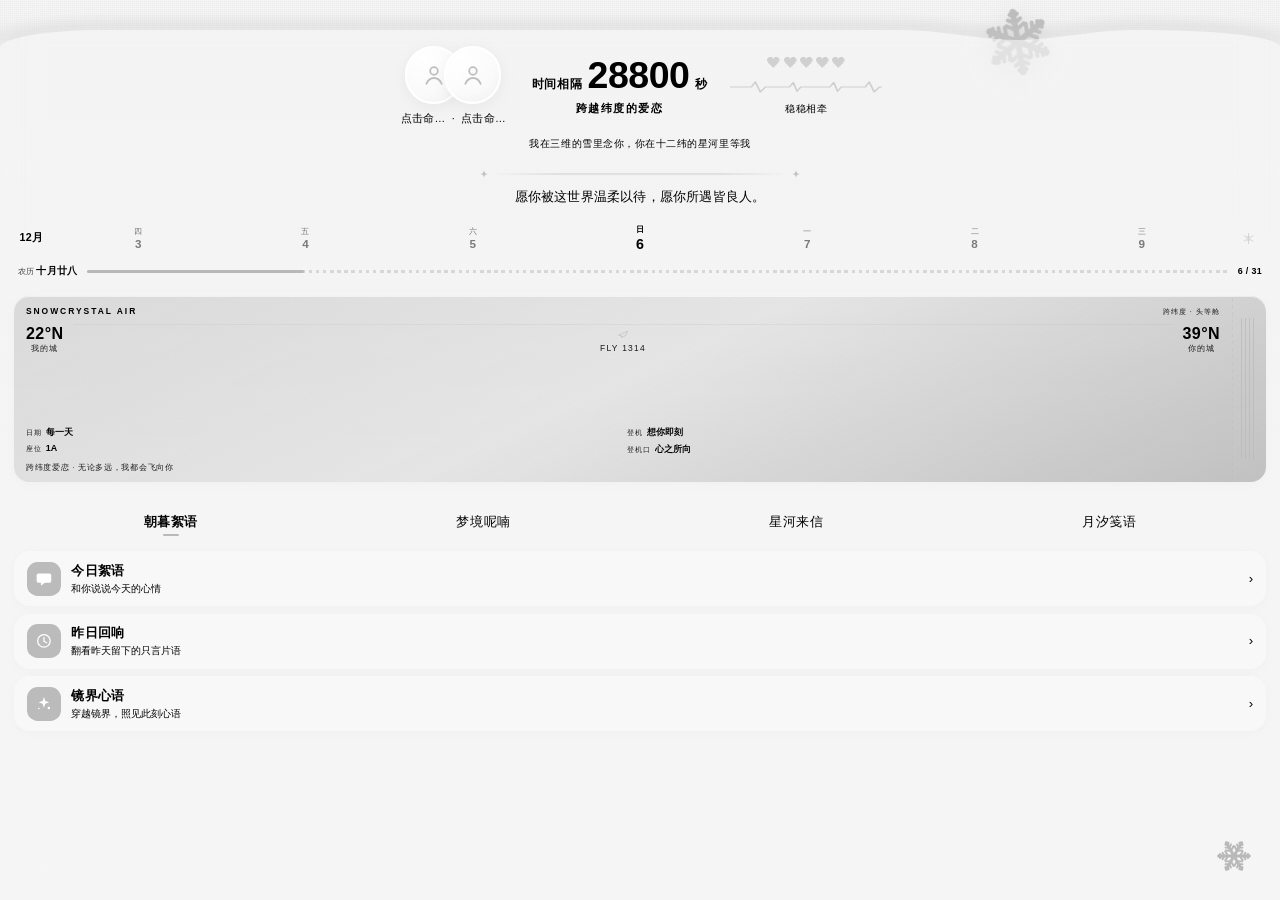
==== commit 88ec1dad: "Add files via upload" ====
--- a/index.html
+++ b/index.html
@@ -18,6 +18,8 @@
 <link rel="stylesheet" href="css/10-account-settings.css">
 <link rel="stylesheet" href="css/11-subpages-size.css">
 <link rel="stylesheet" href="css/12-chat-bar-final.css">
+<link rel="stylesheet" href="css/13-mtx.css">
+<link rel="stylesheet" href="css/14-ve-engine.css">
 </head>
 
 <body>
@@ -452,11 +454,11 @@
         </span>
         <span class="fn-arrow">›</span>
       </article>
-      <article class="fn-card" role="listitem" onclick="SnowCrystal.placeholder('心情便签')">
-        <span class="fn-ico"><svg viewBox="0 0 24 24" width="18" height="18" fill="currentColor" fill-rule="evenodd"><path d="M12 3.2a8.8 8.8 0 1 1 0 17.6 8.8 8.8 0 1 1 0-17.6zM9.3 8.9a1.35 1.35 0 1 1 0 2.7 1.35 1.35 0 1 1 0-2.7zm5.4 0a1.35 1.35 0 1 1 0 2.7 1.35 1.35 0 1 1 0-2.7zM7.6 13.4h8.8a4.4 4.4 0 0 1-8.8 0z"/></svg></span>
+      <article class="fn-card" role="listitem" onclick="SnowCrystal.openJingJie()">
+        <span class="fn-ico"><svg viewBox="0 0 24 24" width="18" height="18" fill="currentColor"><path d="M12 2.6 13.8 8l5.4 1.8-5.4 1.8L12 17.2l-1.8-5.6L4.8 9.8 10.2 8 12 2.6z"/><circle cx="18.6" cy="17.4" r="1.6"/><circle cx="5.2" cy="18.2" r="1.1"/></svg></span>
         <span class="fn-main">
-          <strong class="fn-title">心情便签</strong>
-          <span class="fn-desc">随手记下一闪而过的念头</span>
+          <strong class="fn-title">镜界心语</strong>
+          <span class="fn-desc">穿越镜界，照见此刻心语</span>
         </span>
         <span class="fn-arrow">›</span>
       </article>
@@ -727,83 +729,24 @@
     <p class="page-foot" id="qaFoot">问答模板 · 数据存在本机</p>
   </section>
 
-  <!-- ===== 6c. 课程页：横排条目（对齐首页消息列表形态） ===== -->
+  <!-- ===== 6c. 探索页：横排条目（对齐首页消息列表形态） ===== -->
   <section class="page" data-page="discover">
     <header class="page-head">
       <!-- v35：顶栏副标题已删除，仅保留主标题并居中 -->
       <div class="page-head-center">
-        <h2 class="page-title">课程</h2>
-      </div>
-    </header>
-
-    <div class="banner-card">
-      <span class="banner-prefix">///</span>
-      <span class="banner-text"># 今日课程 · 挑一节，慢慢学完</span>
-    </div>
+        <h2 class="page-title">探索</h2>
+      </div>
+    </header>
 
     <div class="row-list">
-      <article class="row-card" onclick="SnowCrystal.openCourseSchedule()">
+      <!-- 任务3：次元镜界 · 时空回响入口（查看往期传讯，沿用 mtxEcho 逻辑） -->
+      <article class="row-card" onclick="SnowCrystal.Mtx.openEcho('discover')">
         <span class="row-ico">
-          <svg viewBox="0 0 24 24" width="20" height="20" fill="currentColor" fill-rule="evenodd"><path d="M5.6 3.6h12.8a2.6 2.6 0 0 1 2.6 2.6v12a2.6 2.6 0 0 1-2.6 2.6H5.6a2.6 2.6 0 0 1-2.6-2.6V6.2a2.6 2.6 0 0 1 2.6-2.6zM3 9.2h18v2.2H3zM7.6 13.2a1.1 1.1 0 1 1 0 2.2 1.1 1.1 0 1 1 0-2.2zm4.4 0a1.1 1.1 0 1 1 0 2.2 1.1 1.1 0 1 1 0-2.2zm4.4 0a1.1 1.1 0 1 1 0 2.2 1.1 1.1 0 1 1 0-2.2zM7.6 16.6a1.1 1.1 0 1 1 0 2.2 1.1 1.1 0 1 1 0-2.2zm4.4 0a1.1 1.1 0 1 1 0 2.2 1.1 1.1 0 1 1 0-2.2z"/></svg>
-        </span>
-        <div class="row-main">
-          <span class="row-title">课程表</span>
-          <span class="row-desc">本周课程 · 每天一节慢慢学</span>
-        </div>
-        <span class="row-arrow">›</span>
-      </article>
-
-      <article class="row-card" onclick="SnowCrystal.openCourseList()">
-        <span class="row-ico">
-          <svg viewBox="0 0 24 24" width="20" height="20" fill="currentColor" fill-rule="evenodd"><path d="M4.8 4.4h14.4a2.8 2.8 0 0 1 2.8 2.8v9.6a2.8 2.8 0 0 1-2.8 2.8H4.8a2.8 2.8 0 0 1-2.8-2.8V7.2a2.8 2.8 0 0 1 2.8-2.8zM10 8.6v6.8l5.8-3.4z"/></svg>
-        </span>
-        <div class="row-main">
-          <span class="row-title">我的课程</span>
-          <span class="row-desc">课程列表 · 学习进度</span>
-        </div>
-        <span class="row-arrow">›</span>
-      </article>
-
-      <article class="row-card" onclick="SnowCrystal.openCourseTeachers()">
-        <span class="row-ico">
-          <svg viewBox="0 0 24 24" width="20" height="20" fill="currentColor"><path d="M12 3.6a4.3 4.3 0 1 1 0 8.6 4.3 4.3 0 1 1 0-8.6z"/><path d="M12 13.9c4.2 0 7.4 2.5 7.4 6.1 0 .7-.6 1.3-1.3 1.3H5.9c-.7 0-1.3-.6-1.3-1.3 0-3.6 3.2-6.1 7.4-6.1z"/></svg>
-        </span>
-        <div class="row-main">
-          <span class="row-title">精选讲师</span>
-          <span class="row-desc">讲师名片 · 主讲课程</span>
-        </div>
-        <span class="row-arrow">›</span>
-      </article>
-
-      <article class="row-card" onclick="SnowCrystal.openCourseCollection()">
-        <span class="row-ico">
-          <svg viewBox="0 0 24 24" width="20" height="20" fill="currentColor"><rect x="3.4" y="3.4" width="7.6" height="7.6" rx="2.1"/><rect x="13" y="3.4" width="7.6" height="7.6" rx="2.1"/><rect x="3.4" y="13" width="7.6" height="7.6" rx="2.1"/><rect x="13" y="13" width="7.6" height="7.6" rx="2.1"/></svg>
-        </span>
-        <div class="row-main">
-          <span class="row-title">课程合集</span>
-          <span class="row-desc">入门 / 进阶 / 主题课</span>
-        </div>
-        <span class="row-arrow">›</span>
-      </article>
-
-      <article class="row-card" onclick="SnowCrystal.openCourseTips()">
-        <span class="row-ico">
-          <svg viewBox="0 0 24 24" width="20" height="20" fill="currentColor"><path d="M12 3.4c3.8 0 6.6 2.8 6.6 6.4 0 2.4-1.3 3.8-2.4 5-.7.8-1.2 1.5-1.2 2.4H9c0-.9-.5-1.6-1.2-2.4-1.1-1.2-2.4-2.6-2.4-5 0-3.6 2.8-6.4 6.6-6.4z"/><rect x="9" y="18.8" width="6" height="2" rx="1"/></svg>
-        </span>
-        <div class="row-main">
-          <span class="row-title">学习技巧</span>
-          <span class="row-desc">3 分钟上手 · 记忆与复习</span>
-        </div>
-        <span class="row-arrow">›</span>
-      </article>
-
-      <article class="row-card" onclick="SnowCrystal.placeholder('打开 活动中心')">
-        <span class="row-ico">
-          <svg viewBox="0 0 24 24" width="20" height="20" fill="currentColor"><path fill-rule="evenodd" d="M4.4 5.6h15.2a1.2 1.2 0 0 1 1.2 1.2v2.4a1.2 1.2 0 0 1-1.2 1.2H4.4a1.2 1.2 0 0 1-1.2-1.2V6.8a1.2 1.2 0 0 1 1.2-1.2zM4.6 10.4h14.8v9.4a1.6 1.6 0 0 1-1.6 1.6H6.2a1.6 1.6 0 0 1-1.6-1.6zM10.8 5.6h2.4v15.8h-2.4z"/><path d="M6.2 6a2.9 2.9 0 0 1 5.8 0zM12 6a2.9 2.9 0 0 1 5.8 0z"/></svg>
-        </span>
-        <div class="row-main">
-          <span class="row-title">活动中心</span>
-          <span class="row-desc">新人礼包 · 限时课程免费领</span>
+          <svg viewBox="0 0 24 24" width="20" height="20" fill="currentColor"><path d="M4 12a8 8 0 0 1 16 0h-2.2a5.8 5.8 0 0 0-11.6 0z"/><path d="M7 12a5 5 0 0 1 10 0h-2a3 3 0 0 0-6 0z"/><path d="M12 12a1.5 1.5 0 1 1 0 3 1.5 1.5 0 1 1 0-3z"/><path d="M12 18.6v2.4M8.4 21.4h7.2"/></svg>
+        </span>
+        <div class="row-main">
+          <span class="row-title">时空回响</span>
+          <span class="row-desc">次元镜界 · 往期传讯记录</span>
         </div>
         <span class="row-arrow">›</span>
       </article>
@@ -1059,7 +1002,7 @@
             <span class="moon-item-ico"><svg viewBox="0 0 256 256" width="22" height="22" fill="currentColor" aria-hidden="true"><path d="M128,24A104,104,0,1,0,232,128,104.11,104.11,0,0,0,128,24ZM92,96a12,12,0,1,1-12,12A12,12,0,0,1,92,96Zm82.92,60c-10.29,17.79-27.39,28-46.92,28s-36.63-10.2-46.92-28a8,8,0,1,1,13.84-8c7.47,12.91,19.21,20,33.08,20s25.61-7.1,33.08-20a8,8,0,1,1,13.84,8ZM164,120a12,12,0,1,1,12-12A12,12,0,0,1,164,120Z"/></svg></span>
             <span class="moon-item-label">贴表情</span>
           </button>
-          <button class="moon-item" type="button" onclick="SnowCrystal.Chat.closePlusPanel();SnowCrystal.placeholder('次元镜界')"><span class="moon-item-ico"><svg viewBox="0 0 256 256" width="22" height="22" fill="currentColor" aria-hidden="true"><path d="M200,75.64V40a16,16,0,0,0-16-16H72A16,16,0,0,0,56,40V76a16.08,16.08,0,0,0,6.41,12.8L114.67,128,62.4,167.2A16.07,16.07,0,0,0,56,180v36a16,16,0,0,0,16,16H184a16,16,0,0,0,16-16V180.36a16,16,0,0,0-6.36-12.77L141.26,128l52.38-39.59A16.05,16.05,0,0,0,200,75.64Z"/></svg></span><span class="moon-item-label">次元镜界</span></button>
+          <button class="moon-item" type="button" onclick="SnowCrystal.Chat.closePlusPanel();SnowCrystal.Mtx.entryInvite()"><span class="moon-item-ico"><svg viewBox="0 0 256 256" width="22" height="22" fill="currentColor" aria-hidden="true"><path d="M200,75.64V40a16,16,0,0,0-16-16H72A16,16,0,0,0,56,40V76a16.08,16.08,0,0,0,6.41,12.8L114.67,128,62.4,167.2A16.07,16.07,0,0,0,56,180v36a16,16,0,0,0,16,16H184a16,16,0,0,0,16-16V180.36a16,16,0,0,0-6.36-12.77L141.26,128l52.38-39.59A16.05,16.05,0,0,0,200,75.64Z"/></svg></span><span class="moon-item-label">次元镜界</span></button>
           <button class="moon-item" id="chatKeepAwakeBtn" type="button" onclick="SnowCrystal.Chat.closePlusPanel();SnowCrystal.Chat.toggleKeepScreenOn()">
             <span class="moon-item-ico"><svg viewBox="0 0 256 256" width="22" height="22" fill="currentColor" aria-hidden="true"><path d="M120,40V16a8,8,0,0,1,16,0V40a8,8,0,0,1-16,0Zm8,24a64,64,0,1,0,64,64A64.07,64.07,0,0,0,128,64ZM58.34,69.66A8,8,0,0,0,69.66,58.34l-16-16A8,8,0,0,0,42.34,53.66Zm0,116.68-16,16a8,8,0,0,0,11.32,11.32l16-16a8,8,0,0,0-11.32-11.32ZM192,72a8,8,0,0,0,5.66-2.34l16-16a8,8,0,0,0-11.32-11.32l-16,16A8,8,0,0,0,192,72Zm5.66,114.34a8,8,0,0,0-11.32,11.32l16,16a8,8,0,0,0,11.32-11.32ZM48,128a8,8,0,0,0-8-8H16a8,8,0,0,0,0,16H40A8,8,0,0,0,48,128Zm80,80a8,8,0,0,0-8,8v24a8,8,0,0,0,16,0V216A8,8,0,0,0,128,208Zm112-88H216a8,8,0,0,0,0,16h24a8,8,0,0,0,0-16Z"/></svg></span>
             <span class="moon-item-label">屏幕常亮</span>
@@ -1272,6 +1215,105 @@
     </div>
   </section>
 
+  <!-- ===== 6i. 次元镜界 · 传讯页（对标拾心界次元镜界 · 传讯） ===== -->
+  <section class="page" data-page="mtx-session">
+    <div class="chat-room-head">
+      <button class="back-btn" type="button" onclick="SnowCrystal.Mtx.endSession()" title="结束传讯" aria-label="结束传讯"><svg viewBox="0 0 24 24" width="20" height="20" fill="currentColor" aria-hidden="true"><path d="M17 4 7 12l10 8z"/></svg></button>
+      <div class="chat-room-titles">
+        <span id="mtxRoomTitle">镜界传讯</span>
+      </div>
+      <button class="mtx-head-deck" id="mtxDeckHeadBtn" type="button" onclick="SnowCrystal.Mtx.openDeckModal()" title="牌组设置" aria-label="牌组设置">牌组</button>
+    </div>
+    <div class="chat-room-body" id="mtxMessages"></div>
+    <div class="chat-room-input" id="mtxInputBar">
+      <div class="chat-input-wrap">
+        <button class="chat-bar-btn mtx-bg-btn" id="mtxBgBtn" type="button" onclick="SnowCrystal.Mtx.openMtxBgModal()" title="传讯背景设置" aria-label="传讯背景设置">
+          <svg class="mtx-bg-ico" viewBox="0 0 24 24" width="22" height="22" fill="currentColor" aria-hidden="true"><path d="M19 3H5a2 2 0 0 0-2 2v14a2 2 0 0 0 2 2h14a2 2 0 0 0 2-2V5a2 2 0 0 0-2-2Zm-1 15H6a1 1 0 0 1-1-1v-1.5l3.3-3.3a1 1 0 0 1 1.4 0l2.1 2.1 5.7-5.7a1 1 0 0 1 1.4 0L19 12.5V17a1 1 0 0 1-1 1Zm-4.5-9.5a1.75 1.75 0 1 1 0 3.5 1.75 1.75 0 0 1 0-3.5Z"/></svg>
+        </button>
+        <input id="mtxInput" type="text" placeholder="先设置牌组再发问" autocomplete="off" enterkeyhint="send" onkeydown="if(event.key==='Enter'){SnowCrystal.Mtx.sendQuestion();}">
+        <button class="chat-bar-btn mtx-send-btn" type="button" onclick="SnowCrystal.Mtx.sendQuestion()" title="发问" aria-label="发问">
+          <svg class="mtx-send-ico" viewBox="0 0 24 24" width="22" height="22" fill="currentColor" aria-hidden="true"><path d="M21 3 3 10.53v.98l6.84 2.66L12.5 21h.98L21 3z"/></svg>
+        </button>
+      </div>
+    </div>
+  </section>
+
+  <!-- ===== 6j. 次元镜界 · 时空回响（会话记录） ===== -->
+  <section class="page" data-page="mtx-echo">
+    <header class="page-head">
+      <button class="back-btn" onclick="SnowCrystal.Mtx.backFromEcho()" title="返回" aria-label="返回"></button>
+      <div class="page-head-center">
+        <h2 class="page-title">时空回响</h2>
+      </div>
+    </header>
+    <div class="mtx-echo-list" id="mtxEchoList"></div>
+    <p class="page-foot" id="mtxEchoFoot" style="display:none">镜界传讯记录 · 数据全部存在本机 <button class="mtx-echo-clear" type="button" onclick="SnowCrystal.Mtx.clearAllEcho()">清空全部</button></p>
+  </section>
+
+  <!-- ===== 6k. 次元镜界 · 邀请弹窗 ===== -->
+  <div class="mtx-modal-mask" id="mtxInviteModal">
+    <div class="mtx-modal">
+      <div class="mtx-invite-avatar" id="mtxInviteAvatar">缘</div>
+      <div class="mtx-modal-title">镜界传讯邀请</div>
+      <div class="mtx-modal-desc" id="mtxInviteName">对方</div>
+      <div class="mtx-modal-desc">邀请对方进入次元镜界，向镜界发问，<br>由对方为你抽取镜界之牌。</div>
+      <div class="mtx-modal-actions">
+        <button class="mtx-modal-btn" type="button" onclick="SnowCrystal.Mtx.closeInviteModal()">取消</button>
+        <button class="mtx-modal-btn primary" type="button" onclick="SnowCrystal.Mtx.confirmInvite()">确认邀请</button>
+      </div>
+    </div>
+  </div>
+
+  <!-- ===== 6l. 次元镜界 · 牌组设置弹窗 ===== -->
+  <div class="mtx-modal-mask" id="mtxDeckModal">
+    <div class="mtx-modal">
+      <div class="mtx-modal-title">牌组设置</div>
+      <div class="mtx-modal-desc">选择镜界牌组与牌阵，设置本次传讯的抽牌方式</div>
+      <div class="mtx-modal-sec" id="mtxDeckList"></div>
+      <div class="mtx-spread-hint" id="mtxSpreadHint"></div>
+      <div class="mtx-modal-actions">
+        <button class="mtx-modal-btn" type="button" onclick="SnowCrystal.Mtx.closeDeckModal()">取消</button>
+        <button class="mtx-modal-btn primary" type="button" onclick="SnowCrystal.Mtx.confirmDeckSetting()">确认</button>
+      </div>
+    </div>
+  </div>
+
+  <!-- ===== 6m. 次元镜界 · 背景设置弹窗 ===== -->
+  <div class="mtx-modal-mask" id="mtxBgModal">
+    <div class="mtx-modal">
+      <div class="mtx-modal-title">传讯背景</div>
+      <div class="mtx-modal-desc">设置次元镜界传讯页的聊天背景</div>
+      <div class="mtx-modal-sec">
+        <div class="mtx-bg-options" id="mtxBgOptions">
+          <button class="mtx-pick-chip" id="mtxBgTheme" type="button" onclick="SnowCrystal.Mtx.setMtxBgMode('theme')">跟随主题</button>
+          <button class="mtx-pick-chip" id="mtxBgCustom" type="button" onclick="SnowCrystal.Mtx.setMtxBgMode('custom')">自定义图片</button>
+        </div>
+      </div>
+      <div class="mtx-bg-wallpaper">
+        <div class="mtx-bg-sec-title">自定义上传</div>
+        <div class="chat-bg-custom-row">
+          <input type="file" id="mtxBgFileInput" accept="image/*" hidden onchange="SnowCrystal.Mtx.onMtxBgFileChange(event)">
+          <button class="chat-bg-custom-btn" type="button" onclick="SnowCrystal.Mtx.chooseMtxBgFile()">上传图片</button>
+          <button class="chat-bg-custom-btn is-danger" type="button" id="mtxBgClearBtn" onclick="SnowCrystal.Mtx.clearMtxBgCustom()" hidden>移除自定义</button>
+        </div>
+        <p class="mtx-bg-hint">任意图片永久保存本机 · 仅作用于传讯页</p>
+      </div>
+      <div class="mtx-modal-actions">
+        <button class="mtx-modal-btn" type="button" onclick="SnowCrystal.Mtx.closeMtxBgModal()">关闭</button>
+      </div>
+    </div>
+  </div>
+
+  <!-- ===== 6n. 次元镜界 · 链接进入动效层 ===== -->
+  <div class="mtx-linkin-mask" id="mtxLinkIn" aria-hidden="true">
+    <div class="mtx-linkin-core">
+      <div class="mtx-linkin-ring"></div>
+      <div class="mtx-linkin-ring r2"></div>
+      <div class="mtx-linkin-glow"></div>
+      <div class="mtx-linkin-label">正在链接镜界…</div>
+    </div>
+  </div>
+
   <!-- ===== 6h. 聊天设置（对标拾心界聊天设置 · 二级页） ===== -->
   <section class="page" data-page="chat-settings">
     <header class="page-head">
@@ -2398,7 +2440,7 @@
   <!-- ===== v100：课程页子页 —— 我的课程（课程列表 + 学习进度） ===== -->
   <section class="page" data-page="course-list">
     <header class="page-head">
-      <button class="back-btn" onclick="SnowCrystal.backPage('discover')" title="返回课程" aria-label="返回课程">
+      <button class="back-btn" onclick="SnowCrystal.backPage('discover')" title="返回探索" aria-label="返回探索">
         <svg viewBox="0 0 24 24" width="18" height="18" fill="currentColor" aria-hidden="true"><path d="M17 4 7 12l10 8z"/></svg>
       </button>
       <div class="page-head-center">
@@ -2412,7 +2454,7 @@
   <!-- ===== v100：课程页子页 —— 课程详情 ===== -->
   <section class="page" data-page="course-detail">
     <header class="page-head">
-      <button class="back-btn" onclick="SnowCrystal.backCourseDetail()" title="返回课程" aria-label="返回课程">
+      <button class="back-btn" onclick="SnowCrystal.backCourseDetail()" title="返回探索" aria-label="返回探索">
         <svg viewBox="0 0 24 24" width="18" height="18" fill="currentColor" aria-hidden="true"><path d="M17 4 7 12l10 8z"/></svg>
       </button>
       <div class="page-head-center">
@@ -2425,7 +2467,7 @@
   <!-- ===== v100：课程页子页 —— 课程表 ===== -->
   <section class="page" data-page="course-schedule">
     <header class="page-head">
-      <button class="back-btn" onclick="SnowCrystal.backPage('discover')" title="返回课程" aria-label="返回课程">
+      <button class="back-btn" onclick="SnowCrystal.backPage('discover')" title="返回探索" aria-label="返回探索">
         <svg viewBox="0 0 24 24" width="18" height="18" fill="currentColor" aria-hidden="true"><path d="M17 4 7 12l10 8z"/></svg>
       </button>
       <div class="page-head-center">
@@ -2439,7 +2481,7 @@
   <!-- ===== v100：课程页子页 —— 精选讲师 ===== -->
   <section class="page" data-page="course-teachers">
     <header class="page-head">
-      <button class="back-btn" onclick="SnowCrystal.backPage('discover')" title="返回课程" aria-label="返回课程">
+      <button class="back-btn" onclick="SnowCrystal.backPage('discover')" title="返回探索" aria-label="返回探索">
         <svg viewBox="0 0 24 24" width="18" height="18" fill="currentColor" aria-hidden="true"><path d="M17 4 7 12l10 8z"/></svg>
       </button>
       <div class="page-head-center">
@@ -2453,7 +2495,7 @@
   <!-- ===== v100：课程页子页 —— 课程合集 ===== -->
   <section class="page" data-page="course-collection">
     <header class="page-head">
-      <button class="back-btn" onclick="SnowCrystal.backPage('discover')" title="返回课程" aria-label="返回课程">
+      <button class="back-btn" onclick="SnowCrystal.backPage('discover')" title="返回探索" aria-label="返回探索">
         <svg viewBox="0 0 24 24" width="18" height="18" fill="currentColor" aria-hidden="true"><path d="M17 4 7 12l10 8z"/></svg>
       </button>
       <div class="page-head-center">
@@ -2467,7 +2509,7 @@
   <!-- ===== v100：课程页子页 —— 学习技巧 ===== -->
   <section class="page" data-page="course-tips">
     <header class="page-head">
-      <button class="back-btn" onclick="SnowCrystal.backPage('discover')" title="返回课程" aria-label="返回课程">
+      <button class="back-btn" onclick="SnowCrystal.backPage('discover')" title="返回探索" aria-label="返回探索">
         <svg viewBox="0 0 24 24" width="18" height="18" fill="currentColor" aria-hidden="true"><path d="M17 4 7 12l10 8z"/></svg>
       </button>
       <div class="page-head-center">
@@ -2557,7 +2599,7 @@
         </svg>
       </span>
     </button>
-    <button class="nav-btn" data-page="discover" onclick="SnowCrystal.navClick(this,'课程')" title="课程">
+    <button class="nav-btn" data-page="discover" onclick="SnowCrystal.navClick(this,'探索')" title="探索">
       <span class="nav-icon">
         <svg viewBox="0 0 32 32" width="26" height="26">
           <rect class="badge" x="0" y="0" width="32" height="32" rx="9" fill="#F1F1F1"/>
@@ -2806,5 +2848,8 @@
 <script src="js/14-msg-menu.js"></script>
 <script src="js/15-subpages.js"></script>
 <script src="js/16-stickers.js"></script>
+<script src="js/17-jingjie-bridge.js"></script>
+<script src="js/18-mtx.js"></script>
+<script src="js/19-visibility-engine.js"></script>
 </body>
 </html>
--- a/css/01-theme-vars.css
+++ b/css/01-theme-vars.css
@@ -0,0 +1,112 @@
+/* 主题色板与基础变量 */
+/* =========================================================
+   手机壳竖屏 390px 居中（iPhone 14 Pro 比例），桌面两侧留白
+   风格：纯白 #FFFFFF 背景 · 白色卡片 · 大圆角 · 清新柔和
+   ========================================================= */
+
+:root {
+/* ===== 主题色板（default = v11 浅色化后的「默认」蓝 #83A8EC，整体 =====
+     下列变量由 JS 的 SnowCrystal 主题引擎按「外观设置」所选主题动态覆盖，
+     此处静态值仅作首帧兜底；换主题请走界面，不要手改这里。
+     v37：内置 7 款主题均由 JS 动态覆盖，
+     与暗色主题一致不设独立静态块 —— 首帧固定「默认灰色系」兜底防跳变。 */
+  --accent: #D0D0D0;            /* 主色：选中态 / 图标 / 按钮（v61：静态兜底对齐默认「灰色系」） */
+  --accent-deep: #A6A6A6;       /* 主色深一档 */
+  --accent-strong: #8C8C8C;     /* 主色最深：雪花主枝等实心点缀 */
+  --leaf: #E8E8E8;              /* 浅色点缀 */
+  --leaf-soft: #F1F1F1;         /* 更浅点缀 */
+  --crystal-2: #D2D2D2;
+  --crystal-3: #E4E4E4;
+  --crystal-sky: #CCCCCC;
+  --accent-rgb: 208,208,208;
+  --accent-deep-rgb: 166,166,166;
+  --accent-strong-rgb: 140,140,140;
+  --leaf-rgb: 232,232,232;
+  --accent-2: #E6E6E6;             /* 对标拾心界 --accent 淡辅助色（灰主题 s=0 → 灰） */
+  --accent-2-rgb: 230,230,230;
+
+  /* 背景 / 表面
+     v15：页面底色由「近白」改为「主题色的浅色系」——静态默认值 = 默认主色 #83A8EC
+     的同色相浅调（hsl 219），JS 生成调色板后会按当前主题实时覆盖。 */
+  --bg: hsl(0, 0%, 96.5%);
+  --bg-top: hsl(0, 0%, 96.5%);   /* v17：顶部与底部同属主题色浅调，整页无白区 */
+  --bg-deep: hsl(0, 0%, 94%);
+  --page-outside: hsl(0, 0%, 90%);
+  --tint-1: hsl(0, 0%, 97.5%);
+  --tint-2: hsl(0, 0%, 93.5%);
+  --hover-bg: hsla(0, 0%, 95%, 0.9);
+  /* 对标拾心界：卡片 = 50% 半透明白 + 14% 主色叠加（--card-soft-bg 同构）；
+     分区卡底 = 55% 半透明白（--bg-card）；边框半透明白（--border-light） */
+  --card: linear-gradient(rgba(255, 255, 255, 0.50), rgba(255, 255, 255, 0.50)), rgba(208, 208, 208, 0.14);
+  --card-border: rgba(255, 255, 255, 0.65);
+  --surface: rgba(255, 255, 255, 0.55);
+  --surface-ghost: rgba(255, 255, 255, 0.70);
+  --glass-nav: rgba(255, 255, 255, 0.70);
+  --glass-icon: rgba(255, 255, 255, 0.55);
+  --glass-border: rgba(255, 255, 255, 0.60);
+  /* v14：磨砂半透明玻璃（底栏 / 字卡·课程·设置条目卡 / 功能滚轮统一取值） */
+  --glass-card: rgba(255, 255, 255, 0.50);
+  --glass-card-border: rgba(255, 255, 255, 0.60);
+  --glass-blur: blur(22px) saturate(180%);
+  /* v15：白浪块改为「主题色浅调」半透明填色 —— 卡面不再是纯白，
+     整页露出主题色的浅色底（与 --bg / --bg-deep 同一色相，色阶仅差一两档）。 */
+  /* v31：白浪块通透度对齐全站玻璃卡的 0.66 浅底 —— 0.90 时几乎不透，
+     backdrop-filter 的磨砂感被整层挡住看不见；降到 0.66 后背后背景经 22px 模糊透上来，才是磨砂玻璃。 */
+  /* v87：100% 实心修复 —— 填充基色改不透明（alpha=1），通透度改由 .wave-fill-block 的
+     fill-opacity: var(--wave-a) 线性控制（见 appearance.css v87 段），0% 无底 / 100% 实心。 */
+  --wave-fill: hsla(0, 0%, 95.5%, 1);
+  --wave-body: hsla(0, 0%, 95.5%, 0.66);
+  --wave-glow: hsla(0, 0%, 78%, 0.9);
+
+  /* 文字 / 线条（对标拾心界灰阶文字：--text-dark → --text-lighter） */
+  --text: #454545;
+  --text-1: #616161;
+  --text-2: #8C8C8C;
+  --text-3: #B3B3B3;
+  --text-4: #C9C9C9;
+  --text-5: #DEDEDE;
+  --text-title: #3D3D3D;
+  --sub: #6B6B6B;
+  --divider: rgba(190, 195, 210, 0.45);
+
+  /* ===== 全站弹窗统一变量（v79：「外观设置 → 弹窗样式」由 JS 实时覆盖）
+     默认 = 100% 不透明实底 + 黑色字体（暗色未自定义时 JS 自动亮色保证可读性）。
+     仅作用于弹窗 / 模态 / 浮层面板；卡片不透明度沿用独立的 --cc-a-* / --zc-a-* 体系。 ===== */
+  --popup-a: 1;                  /* 弹窗面板不透明度（0~1，100% = 不透明实底） */
+  --popup-text: #000000;         /* 弹窗正文默认字体颜色（浅色默认黑 / 暗色未自定义自动亮色） */
+  --popup-bg-light: 255, 255, 255; /* 浅色模式弹窗实底底色（RGB 三元组） */
+  --popup-bg-dark: 38, 42, 52;   /* 暗色模式弹窗实底底色（RGB 三元组） */
+
+  /* 头像 / 阴影 */
+  --avatar-1: #3370E0;
+  --avatar-2: var(--avatar-2);
+  --shadow-card: 0 2px 8px rgba(160, 170, 190, 0.08);
+  --shadow-nav: 0 -2px 10px rgba(0, 0, 0, 0.05);
+
+  /* ===== 流式尺寸（v12）：除首页顶栏装饰 / 波浪卡片 / 雪花外，其余卡片尺寸与间距
+     全部改为随视口宽度连续缩放，兼顾移动端 / 平板 / PC / 浏览器小窗，
+     不再依赖固定 px 与离散断点跳变。 ===== */
+  --pad-x: clamp(12px, 4vw, 20px);          /* 页面左右内边距 */
+  --stack-gap: clamp(6px, 1.6vw, 12px);     /* 卡片纵向 / 网格间距 */
+  --cover-h: clamp(126px, 35vw, 156px);     /* 首页三列封面高度（手机段，保留兼容） */
+  --tri-w: clamp(150px, 45vw, 214px);       /* v17 相框横向卡片流：单卡宽度 */
+  --tri-h: clamp(172px, 54vw, 258px);       /* v17 相框横向卡片流：单卡高度 */
+  --wi-h: clamp(84px, 22vw, 106px);         /* v15：功能长条滚轮的单项高度（容器高 = 3 倍）。72~88 → 84~106，单条上下更宽松 */
+}
+
+* { margin: 0; padding: 0; box-sizing: border-box; -webkit-tap-highlight-color: transparent; }
+html, body { height: 100%; }
+
+body {
+  font-family: -apple-system, BlinkMacSystemFont, "PingFang SC", "Hiragino Sans GB", "Source Han Sans SC", "Microsoft YaHei", sans-serif;
+  background: var(--page-outside);  /* 桌面两侧留白（跟随主题色浅调，靠投影与手机壳区分层次） */
+  color: var(--text);
+  display: flex;
+  justify-content: center;
+  -webkit-font-smoothing: antialiased;
+}
+
+button { font-family: inherit; border: none; background: none; color: inherit; cursor: pointer; }
+h1, h2, h3 { font-weight: 700; }
+
+
--- a/css/02-layout.css
+++ b/css/02-layout.css
@@ -0,0 +1,799 @@
+/* 布局框架（手机壳/顶栏/用户区/底部导航/多页框架） */
+/* ---------- 手机壳 ---------- */
+.phone {
+  position: relative;
+  width: 100%;                     /* v16：始终满宽铺满，不再有设备框宽度限制 */
+  max-width: 100vw;
+  height: auto;            /* 随内容自然增长，不再被 flex 拉伸固定为 100vh */
+  min-height: 100vh;
+  min-height: 100dvh;      /* 移动端地址栏伸缩时更准确 */
+  align-self: flex-start;  /* 取消拉伸，手机壳高度 = 内容真实高度 */
+  /* 背景：跟随主题纯色 --bg（移除纵向渐变） */
+  background: var(--bg);
+  box-shadow: none;        /* 手机满宽无壳；平板/PC 的设备框投影见文末媒体查询 */
+  overflow-x: hidden;
+  padding-bottom: 26px; /* 底部导航悬浮占位（默认收起时留少量呼吸；展开时由 .nav-open-pad 补足） */
+}
+
+/* =========================================================
+   1. 顶部（v15：原 .status-bar 已删除）
+   —— 顶栏内部本来就是空的，只是在页面最上方留出一条 48px 的空白带，
+      手机上看就是一条「白条」。现整块移除；它原先占位的高度改为
+      各页自身的 padding-top（见 .page），因此布局位置不变，
+      但那条带子现在直接露出页面主题底色，不再是一块白。
+   ========================================================= */
+
+/* ============================================================
+   顶部背景装饰层：半透明磨砂波浪卡（投影落在波浪线「上沿外侧」）+ 波浪下方极浅绿延续
+   ------------------------------------------------------------
+   波浪形状由 svg 内的三次贝塞尔曲线决定（viewBox 448×48）：
+     · 曲线路径 path 出现三处，必须保持一致：
+       ①白色海浪块填充  ②波形描边  ③上方裁剪区（waveAboveClip 的边界）
+     · v7 调整（当前）：中间起伏全部拉直为水平直线，只保留三处弯：
+       ① 左端圆弧：M0 48 C 0 38.06, 16.12 30, 36 30（1/4 椭圆弧，端点切线竖直）
+       ② 中段直线：L 316 30（y 恒定 30，全平）
+       ③ 右段居中下弧：C 329 30, 343 40, 356 40 C 369 40, 383 30, 396 30
+          —— 弧底 (356,40)，较上一版（弧底 372）整体左移 16px，即容器宽度 79.5% 处；
+             弧底比直线低 10px，形成一道朝下的圆润拱形凹口
+       ④ 右端圆弧：C 431.88 30, 448 38.06, 448 48（与左端镜像）
+       所有节点进出控制点与节点等高（切线水平），直线与弧交界处无折角。
+     · 想调整波形：同时修改上述三处 path 的对应片段，保持曲线重合。
+     · 下弧正下方（x≈356，即容器宽度 79.5%）落一枚六向雪花❄️ —— 六道主晶枝每 60° 放射、
+       每道两侧各长 3 对小枝，中心六棱核收束；雪花沉在「弧线卡片的底层」，作为 .wave-card 的首个子元素
+       （z-index:0，被白浪块与卡面压住，呈卡内透出质感），水平居中于弧底正下方，
+       见 .wave-crystal-hero 规则。
+   投影方向（关键）：
+     · 投影只画在波浪线的「上沿外侧」（越过波浪线即被裁掉），不会落到卡片内部；
+       由 clipPath#waveAboveClip 承载，裁剪区 = y0(顶边) 到波浪线之间的区域。
+     · 投影 = 同一条曲线整体上移 3px + 高斯模糊，形成贴着曲线上沿的柔和阴影；
+       想更贴近/更疏离 → 调整 transform="translate(0,-3)" 的偏移量。
+   ============================================================ */
+.wave-card {
+  position: absolute;
+  top: 0;                       /* 波浪线绝对位置保持不变（曲线在 svg 内下移 20px 补偿） */
+  width: 100%;
+  /* 不再用 box-shadow：box-shadow 走的是矩形边框，会在波浪线上方拉出一条直线投影。
+     投影改为贴着波浪曲线走，且落在波浪线上沿（卡片外侧），见下方 .wave-card svg。 */
+  /* 下端一直铺到手机壳最底端（bottom: 0）：白卡面与页面底边贴齐，
+     不再在底部留出 26px 空隙裸露 .phone 背景（识别配色下会露出色带/渐变端）。
+     底部导航悬浮于其上（z-index 125 > 1），展开/收起均正常。 */
+  bottom: 0;
+  height: auto;
+  /* 卡片层：容器 backdrop-filter 模糊背后背景，svg 白色海浪块（填充路径一路铺到卡片底部，不再另起一层卡面） */
+  /* v31：磨砂配方对齐字卡 / 课程 / 设置条目卡 —— 直接引用全站玻璃参数 --glass-blur
+     （= blur(22px) saturate(180%)），不再单独写一套更弱的 18px / 150%。 */
+  -webkit-backdrop-filter: var(--glass-blur, blur(22px) saturate(180%));
+  backdrop-filter: var(--glass-blur, blur(22px) saturate(180%));
+  pointer-events: none;
+  z-index: 1;
+  overflow: hidden;             /* v10：波浪 SVG 已加高到 3000px，裁掉超出卡片的绘制区，避免撑出滚动条 */
+}
+/* 注意：波浪本体必须用「专属类 + 直接子代」双重限定 —— .wave-card > svg.wave-body。
+   1) 写成 .wave-card svg（优先级 0-1-1）会盖掉装饰星形 .wave-star--left 的 width/height（0-1-0），
+      星形会被拉成整屏宽、再按 preserveAspectRatio 居中，跑到页面中偏右。
+   2) 只写 .wave-card > svg（0-1-1）同样会误伤同为直接子元素的「底层水晶簇」
+      .wave-crystal-hero（0-1-0）：它会被强行改成 position:relative / width:100% / height:48px，于是
+      · 水晶簇被拉成整屏宽再居中缩放 → 右侧那簇水晶彻底看不见；
+      · position:relative 使其回到文档流并占位 48px，把后面的白浪块整体下推 → 整条波浪线被下移；
+      · 被拉宽的 svg 本身在顶部铺成一条全宽装饰带 → 观感上「顶部多了一层」。
+      故波浪本体改用专属类 .wave-body，与水晶簇互不干扰。 */
+.wave-card > svg.wave-body {
+  display: block;
+  position: relative;
+  z-index: 2;                   /* 白浪块显式压在「底层水晶簇」之上 */
+  width: 100%;
+  /* v10 接缝修正：元素高度与 viewBox 高度（3000）保持一致 → scaleY 恒为 1，
+     波浪曲线依旧是 0~48 像素（与 .wave-deco 的 48px 一一对应），
+     而白色填充块由路径一路填到 3000px，卡面与波浪之间不再有两层白。 */
+  height: 3000px;
+}
+/* v10 接缝修正：原 .wave-card-body（单独一层白色卡面）已删除 ——
+   它与波浪块颜色完全相同，两层上下相接处会因亚像素断差露出一条 1px 横向细缝；
+   现改由 .wave-body 的填充路径一路拉到卡片底部，白面由同一绘制层连续铺完。 */
+
+/* ---------- 波浪卡装饰层 ----------
+   ① 五角星：已按需求全部移除（左星删除，右星此前已删除），页面不再出现星形装饰。
+   ② 水晶簇（crystal cluster）：3~5 根长短不一的六棱水晶柱簇拥在同一底部、向外微张。
+      小簇 3 株：左 9% / 29% / 50%，尺寸依次递减、错落排列，均压在波浪线上方不越线。
+   ③ 底弧六向雪花（.wave-crystal-hero）：六道主晶枝 + 枝杈 + 中心六棱核，实心绿，尺寸 72×72、整体旋转 20°，
+      但不属于本层 —— 已沉到「弧线卡片的底层」，即作为 .wave-card 的首个子元素、z-index:0
+      压在白浪块与卡面之下，水平对准下弧弧底（x≈356 / 448，即 79.5%）正下方，
+      样式见上方 .wave-crystal-hero 规则。
+   ④ 星点 / 水晶碎片：大小不一、随机分散在波浪线上方，均不越过波浪线。 */
+
+/* ============================================================
+   底弧六瓣雪花（.wave-crystal-hero）—— 位于「弧线卡片的底层」
+   ------------------------------------------------------------
+   · 造型：实心六向雪花❄️ —— 六道主晶枝以 60° 均匀放射，每道两侧各长 3 对斜出小枝，
+           六枝末梢收圆点，中心以六棱核收束；整体加粗做实心处理（粗圆头描边 + 实心块面）；
+           统一实心绿：var(--accent-strong) 主枝 / 小枝 / 中心核，六枝末梢圆点 var(--accent-deep)（均已改为绿色）。
+   · 尺寸/位置：72×72（viewBox 仍为 0 0 40 40，整体等比缩放）、
+           水平居中于下弧弧底（x≈356 / 448 → 容器宽度 79.5%）、垂直 top:6px，
+           并整体旋转 20°。
+   · 层级：作为 .wave-card 的首个子元素，z-index:0 沉在白浪块 .wave-body（z-index:2）
+ → 呈「卡内底层透出」的磨砂质感。
+   ============================================================ */
+.wave-crystal-hero {
+  position: absolute;
+  left: calc(79.5% - 36px);   /* 半宽 36px（= 72/2），水平位置保持不变（与下弧弧底同一竖轴） */
+  top: 6px;                   /* 本次调整：放大后略上提（12px → 6px），雪花中心位置基本不变 */
+  width: 72px;                /* 本次调整：60px → 72px，整体再放大约 20% */
+  height: 72px;
+  z-index: 0;                   /* 底层：低于 .wave-card > svg.wave-body（白色卡面已并入该层） */
+  display: block;
+  pointer-events: none;
+  opacity: 1;
+  transform: rotate(20deg);   /* 本次调整：整体旋转 20°（绕雪花自身中心） */
+  /* 实心绿雪花自身对比度已足够，不再依赖 saturate/brightness 提亮，
+     仅保留一层柔和落影，让雪花贴在卡面上更有厚度 */
+  filter: drop-shadow(0 4px 12px rgba(var(--accent-strong-rgb), 0.26));
+}
+/* 说明：原 .deco-crystal-stop-a~d 渐变定义已废弃——底弧雪花改为统一实心绿
+   （var(--accent-strong) 主枝 / 小枝 / 中心六棱核，var(--accent-deep) 六枝末梢圆点），
+   不依赖任何渐变 class；雪花为六向放射的实心图形，非花瓣造型 */
+
+
+.status-time { font-size: 13px; font-weight: 600; letter-spacing: 0.3px; color: var(--text); z-index: 2; }
+.status-right { display: flex; align-items: center; gap: 7px; color: var(--text-2); z-index: 2; }
+.sb-ico { display: block; }
+
+/* =========================================================
+   2. 用户信息区（居中）
+   ========================================================= */
+.user-head {
+  position: relative;
+  z-index: 2;
+  padding: 10px var(--pad-x) 4px;
+  text-align: center;
+}
+
+/* 左右双头像：两份头像分居两侧，中间空余处用一条弧度柔和的不规则虚线连接 */
+.avatar-pair {
+  display: flex;
+  align-items: center;
+  justify-content: center;
+  gap: clamp(5px, 2vw, 12px);
+  max-width: min(300px, 86%);
+  margin: 2px auto 4px;
+}
+
+.user-avatar-wrap {
+  position: relative;
+  display: inline-flex;
+  flex-direction: column;
+  align-items: center;
+  flex-shrink: 0;
+}
+
+/* v14：头像下方昵称（点击可改，本机永久保存） */
+.avatar-name {
+  display: block;
+  margin-top: 6px;
+  max-width: 96px;
+  padding: 1px 7px;
+  border-radius: 8px;
+  font-size: 12px;
+  font-weight: 600;
+  letter-spacing: 0.3px;
+  color: var(--text-1);
+  white-space: nowrap;
+  overflow: hidden;
+  text-overflow: ellipsis;
+  cursor: pointer;
+  touch-action: manipulation;
+  transition: background 0.15s ease, color 0.15s ease;
+}
+.avatar-name.is-empty { color: var(--text-4); font-weight: 500; }
+.avatar-name:active { background: var(--hover-bg); }
+.avatar-name-input {
+  margin-top: 6px;
+  width: 96px;
+  padding: 3px 7px;
+  font-family: inherit;
+  font-size: 12px;
+  text-align: center;
+  color: var(--text-1);
+  background: rgba(255, 255, 255, 0.88);
+  border: 1px solid rgba(var(--accent-rgb), 0.5);
+  border-radius: 8px;
+  outline: none;
+}
+
+/* 右侧头像水平镜像，与左侧形成对称呼应 */
+.user-avatar-wrap.mirror .user-avatar svg { transform: scaleX(-1); }
+.user-avatar-wrap.mirror .badge-check { left: auto; right: -2px; }
+
+/* 中间连接虚线：柔和不规则弧线 + 圆点虚线描边，随主题色变化 */
+.avatar-link {
+  flex: 1 1 auto;
+  min-width: 18px;
+  height: 37px;
+  display: block;
+  overflow: visible;
+}
+.avatar-link path {
+  fill: none;
+  stroke: var(--accent);
+  stroke-opacity: 0.6;
+  stroke-width: 2.2;
+  stroke-linecap: round;
+  stroke-dasharray: 0.5 8.5;
+}
+
+.user-avatar {
+  position: relative;
+  width: 52px; height: 52px;
+  border-radius: 50%;
+  /* v14：未上传时的默认样式 —— 磨砂玻璃圆 + 主色虚线圈 + 主色人像 + 右下角「+」，
+     不再是原来的实心渐变圆。上传后由 .has-photo 还原为图片底。 */
+  background: radial-gradient(120% 120% at 30% 18%,
+    rgba(255, 255, 255, 0.96) 0%, rgba(255, 255, 255, 0.55) 58%, rgba(var(--accent-rgb), 0.24) 100%);
+  border: 1.5px dashed rgba(var(--accent-rgb), 0.55);
+  -webkit-backdrop-filter: blur(10px) saturate(150%);
+  backdrop-filter: blur(10px) saturate(150%);
+  background-size: cover;
+  background-position: center;
+  color: rgba(var(--accent-deep-rgb), 0.9);
+  display: flex; align-items: center; justify-content: center;
+  box-shadow: inset 0 1px 0 rgba(255, 255, 255, 0.9), 0 4px 14px rgba(var(--accent-rgb), 0.20);
+  cursor: pointer;
+  overflow: hidden;
+  touch-action: manipulation;
+  transition: transform 0.15s ease, box-shadow 0.15s ease;
+}
+.user-avatar:hover { transform: scale(1.05); }
+.user-avatar:active { transform: scale(0.95); }
+/* 已上传头像：隐藏占位图形与「+」，仅显示图片 */
+.user-avatar.has-photo svg { display: none; }
+.user-avatar.has-photo .avatar-plus { display: none; }
+.user-avatar.has-photo {
+  border-color: transparent;
+  box-shadow: 0 4px 14px rgba(var(--accent-rgb), 0.24);
+}
+/* 未上传时右下角「+」提示 */
+.avatar-plus {
+  position: absolute;
+  right: 2px; bottom: 2px;
+  width: 16px; height: 16px;
+  border-radius: 50%;
+  display: flex; align-items: center; justify-content: center;
+  font-size: 12px; font-weight: 700; line-height: 1;
+  color: #FFFFFF;
+  background: var(--accent-deep);
+  border: 1.5px solid #FFFFFF;
+  pointer-events: none;
+}
+
+.badge-check {
+  position: absolute;
+  left: -2px; bottom: 0;
+  width: 14px; height: 14px;
+  border-radius: 50%;
+  background: var(--accent-deep);
+  border: 2px solid #FFFFFF;
+  display: flex; align-items: center; justify-content: center;
+}
+
+.user-name-row {
+  display: flex;
+  align-items: center;
+  justify-content: center;
+  gap: 6px;
+}
+.leaf-ico { font-size: 12px; line-height: 1; }
+.user-name { font-size: 21px; font-weight: 700; color: var(--text); }
+
+.user-slogan {
+  font-size: 13px;
+  color: var(--text-2);
+  /* v14：与上方头像昵称拉开距离，避免拥挤 */
+  margin: 18px auto 0;
+  max-width: min(320px, 88%);
+  line-height: 1.75;
+  letter-spacing: 0.2px;
+}
+
+/* 说明：原「右侧播放 / 暂停竖排胶囊控件」（.user-controls / .ctrl-btn）
+   已按需求整体删除，样式规则一并移除。 */
+
+/* =========================================================
+   3. 横幅卡片
+   ========================================================= */
+/* 白色海浪卡片层(z-index:1)之上的内容层：所有主体容器提升到 z-index:2，
+   保证不被白色卡片盖住 */
+.banner-card, .tri-grid, .crystal-strip, .msg-list {
+  position: relative;
+  z-index: 2;
+}
+.banner-card {
+  display: flex;
+  align-items: baseline;
+  gap: 8px;
+  margin: 6px var(--pad-x) 8px;
+  background: var(--card);
+  border-radius: 16px;
+  box-shadow: var(--shadow-card);
+  padding: 14px var(--pad-x);
+}
+.banner-prefix { font-size: 17px; color: var(--text-5); font-weight: 600; }
+.banner-text {
+  font-size: 15px;
+  color: var(--text-2);
+  font-style: italic;
+  line-height: 1.5;
+}
+
+/* =========================================================
+   4. 三列图片卡片区
+   ========================================================= */
+/* v17：三格相框 → 横向卡片流（carousel）
+   · 单排横向滚动，scroll-snap 强制居中吸附：滑动后离中心最近的一张自动回到正中；
+   · 居中卡最大、越往两侧越小越淡（缩放 / 透明度由 JS 按「卡片中心 ↔ 容器中心」距离实时算）；
+   · 卡片数量由 3 张增至 5 张，配色全部取自当前主题色阶。 */
+.tri-grid {
+  display: flex;
+  align-items: center;
+  gap: 12px;
+  margin: 0;
+  /* 左右留白 = (容器宽 - 单卡宽)/2，保证首尾两张也能滚到正中 */
+  padding: 8px calc((100% - var(--tri-w)) / 2) 14px;
+  overflow-x: auto;
+  overflow-y: hidden;
+  scroll-snap-type: x mandatory;
+  scroll-padding-inline: calc(50% - var(--tri-w) / 2);
+  scrollbar-width: none;
+  -ms-overflow-style: none;
+  -webkit-overflow-scrolling: touch;
+  touch-action: pan-x;
+}
+.tri-grid::-webkit-scrollbar { display: none; }
+
+.tri-card {
+  flex: 0 0 var(--tri-w);
+  width: var(--tri-w);
+  min-width: 0;
+  cursor: pointer;
+  scroll-snap-align: center;
+  transform-origin: center center;
+  will-change: transform, opacity;
+}
+
+.tri-cover {
+  position: relative;
+  height: var(--tri-h);
+  /* v17：主题色卡片 —— 圆角全包围，主色渐变卡面 + 白描边 + 主色柔光投影 */
+  border-radius: 20px;
+  display: flex;
+  align-items: center;
+  justify-content: center;
+  background-color: rgba(var(--accent-rgb), 0.24);
+  background-image: linear-gradient(155deg,
+    rgba(var(--accent-rgb), 0.66) 0%, rgba(var(--accent-rgb), 0.26) 48%, rgba(var(--accent-strong-rgb), 0.60) 100%);
+  border: none; /* v78：全站卡片去边框 */
+  /* v36：投影收近、减淡 —— 相框卡片流与其下方的横排文字按键之间不再出现明显的阴影分层 */
+  box-shadow: 0 3px 10px rgba(var(--accent-rgb), 0.09), inset 0 1px 0 rgba(255, 255, 255, 0.6);
+  -webkit-backdrop-filter: blur(14px) saturate(160%);
+  backdrop-filter: blur(14px) saturate(160%);
+  background-size: cover;
+  background-position: center;
+  overflow: hidden;
+  touch-action: manipulation;
+  transition: box-shadow 0.2s ease, filter 0.2s ease;
+}
+.tri-card.is-center .tri-cover {
+  /* v36：居中卡投影同步收近、减淡，保持与两侧卡的自然过渡 */
+  box-shadow: 0 5px 14px rgba(var(--accent-rgb), 0.13), 0 0 0 1px rgba(var(--accent-rgb), 0.24) inset;
+}
+.tri-cover:active { filter: brightness(1.06); }
+
+/* 五张卡片各取主题色系中不同色阶，整体同色相、仅深浅微差（cover-c 为默认居中卡） */
+.cover-a { background-image: linear-gradient(155deg,
+  rgba(var(--accent-rgb), 0.60) 0%, rgba(var(--accent-rgb), 0.22) 50%, rgba(var(--accent-deep-rgb), 0.54) 100%); }
+.cover-b { background-image: linear-gradient(155deg,
+  rgba(var(--accent-deep-rgb), 0.62) 0%, rgba(var(--accent-rgb), 0.24) 50%, rgba(var(--accent-strong-rgb), 0.50) 100%); }
+.cover-c { background-image: linear-gradient(155deg,
+  rgba(var(--accent-rgb), 0.68) 0%, rgba(var(--accent-rgb), 0.28) 46%, rgba(var(--accent-strong-rgb), 0.64) 100%); }
+.cover-d { background-image: linear-gradient(155deg,
+  rgba(var(--accent-strong-rgb), 0.56) 0%, rgba(var(--accent-deep-rgb), 0.24) 50%, rgba(var(--accent-rgb), 0.62) 100%); }
+.cover-e { background-image: linear-gradient(155deg,
+  rgba(var(--accent-deep-rgb), 0.58) 0%, rgba(var(--accent-deep-rgb), 0.22) 50%, rgba(var(--accent-rgb), 0.58) 100%); }
+
+/* 默认态柔光高光：给玻璃相框一点纵深，避免整块太平 */
+.tri-cover::after {
+  content: "";
+  position: absolute;
+  inset: 0;
+  background: radial-gradient(120% 92% at 16% 10%,
+    rgba(255, 255, 255, 0.78) 0%, rgba(255, 255, 255, 0) 60%);
+  pointer-events: none;
+}
+.tri-cover.has-photo::after { display: none; }
+
+/* 默认态中央「加图」图标（上传后隐藏） */
+.tri-plus {
+  position: relative;
+  z-index: 1;
+  display: inline-flex; align-items: center; justify-content: center;
+  width: 34px; height: 34px;
+  border-radius: 12px;
+  color: rgba(var(--accent-deep-rgb), 0.9);
+  background: rgba(255, 255, 255, 0.68);
+  border: 1px solid rgba(255, 255, 255, 0.88);
+  box-shadow: 0 4px 12px rgba(var(--accent-rgb), 0.16);
+  pointer-events: none;
+}
+.tri-cover.has-photo { border-color: transparent; }
+.tri-cover.has-photo .tri-plus { display: none; }
+
+.cover-tag {
+  position: absolute;
+  top: 8px; left: 8px;
+  font-size: 9px;
+  color: rgba(255, 255, 255, 0.92);
+  background: rgba(0, 0, 0, 0.22);
+  border-radius: 8px;
+  padding: 2px 7px;
+}
+
+/* 底部半透明遮罩 */
+.cover-mask {
+  position: absolute;
+  left: 0; right: 0; bottom: 0;
+  height: 62%;
+  background: linear-gradient(180deg, rgba(0, 0, 0, 0) 0%, rgba(0, 0, 0, 0.5) 100%);
+  pointer-events: none;
+}
+
+.cover-top {
+  position: absolute;
+  top: 30px; left: 0; right: 0;
+  display: flex;
+  justify-content: space-between;
+  align-items: center;
+  padding: 0 8px;
+  z-index: 2;
+}
+.mini-avatar {
+  width: 24px; height: 24px;
+  border-radius: 50%;
+  background: rgba(255, 255, 255, 0.75);
+  display: flex; align-items: center; justify-content: center;
+}
+.plus-btn {
+  width: 20px; height: 20px;
+  border-radius: 50%;
+  background: rgba(255, 255, 255, 0.75);
+  display: flex; align-items: center; justify-content: center;
+  transition: transform 0.15s ease, background 0.15s ease;
+}
+.plus-btn:hover { transform: scale(1.1); background: var(--hover-bg); }
+.plus-btn:active { transform: scale(0.92); }
+
+.cover-caption {
+  position: absolute;
+  left: 8px; right: 8px; bottom: 8px;
+  z-index: 2;
+  text-align: left;
+}
+.cover-title {
+  display: block;
+  font-size: 15px;
+  font-weight: 700;
+  color: #FFF;
+  text-shadow: 0 1px 4px rgba(0, 0, 0, 0.35);
+}
+.cover-sub {
+  display: block;
+  font-size: 10px;
+  color: var(--text-4);
+  margin-top: 1px;
+}
+
+/* =========================================================
+   5. 星点水晶装饰带（替代标签导航）
+   ========================================================= */
+.crystal-strip {
+  display: flex;
+  align-items: center;
+  justify-content: center;
+  gap: var(--stack-gap);
+  margin: 6px var(--pad-x) 10px;
+  height: 26px;
+  overflow: hidden;
+  user-select: none;
+}
+.cs-star,
+.cs-gem { flex-shrink: 0; }
+.cs-tiny { opacity: 0.8; }
+.cs-dot {
+  width: 4px; height: 4px;
+  border-radius: 50%;
+  background: var(--crystal-sky);
+  opacity: 0.8;
+  flex-shrink: 0;
+}
+
+/* =========================================================
+   6. 消息列表区
+   ========================================================= */
+.msg-list {
+  margin: 0 var(--pad-x);
+  display: flex;
+  flex-direction: column;
+  gap: var(--stack-gap);
+}
+
+.msg-card {
+  display: flex;
+  align-items: center;
+  gap: 12px;
+  padding: 12px;
+  background: var(--card);  /* 白卡：对齐拾心界 --card-soft-bg（50%白+14%主色） */
+  border: none;   /* 对齐拾心界 --card-soft-border: none */
+  border-radius: 12px;
+  box-shadow: var(--shadow-card);
+  cursor: pointer;
+  transition: transform 0.15s ease, background 0.15s ease, box-shadow 0.15s ease;
+}
+.msg-card:hover { transform: translateY(-2px); background: var(--card); box-shadow: 0 4px 14px rgba(0, 0, 0, 0.06); }
+.msg-card:active { transform: scale(0.98); }
+
+.msg-avatar {
+  width: 40px; height: 40px;
+  border-radius: 50%;
+  background: var(--surface-ghost);
+  border: 1.5px dashed var(--text-5);
+  display: flex; align-items: center; justify-content: center;
+  flex-shrink: 0;
+}
+
+.msg-main {
+  flex: 1;
+  min-width: 0;
+}
+
+.msg-head {
+  display: flex;
+  align-items: baseline;
+  justify-content: space-between;
+  gap: 8px;
+}
+
+.msg-name {
+  font-size: 14px;
+  font-weight: 600;
+  color: var(--text-1);
+  letter-spacing: 0.3px;
+  white-space: nowrap;
+  overflow: hidden;
+  text-overflow: ellipsis;
+}
+
+.msg-time {
+  font-size: 10px;
+  color: var(--text-4);
+  flex-shrink: 0;
+}
+
+.msg-sub {
+  display: block;
+  margin-top: 1px;
+  font-size: 10px;
+  color: var(--text-4);
+  white-space: nowrap;
+  overflow: hidden;
+  text-overflow: ellipsis;
+}
+
+.msg-content {
+  margin: 5px 0 0;
+  font-size: 12px;
+  color: var(--text-3);
+  white-space: nowrap;
+  overflow: hidden;
+  text-overflow: ellipsis;
+}
+
+/* =========================================================
+   7. 底部导航栏（固定悬浮）
+   ========================================================= */
+.bottom-nav {
+  position: fixed;
+  bottom: 12px;
+  left: 50%;
+  transform: translateX(-50%) translateZ(0);
+  z-index: 100;
+  width: calc(var(--shell-w, 100%) - 32px);
+  max-width: 480px;
+  display: flex;
+  justify-content: space-around;
+  align-items: center;
+  /* v14：底栏磨砂半透明玻璃（更透 + 更强模糊） */
+  background: var(--glass-nav);
+  backdrop-filter: var(--glass-blur, blur(22px) saturate(180%));
+  -webkit-backdrop-filter: var(--glass-blur, blur(22px) saturate(180%));
+  border: none; /* v78：全站卡片去边框 */
+  border-radius: 16px 16px 24px 24px;
+  box-shadow: var(--shadow-nav), 0 10px 26px rgba(0, 0, 0, 0.06);
+  padding: 10px 16px 8px;
+}
+
+/* 底部按键：36px 方形圆角 15px 玻璃图标（已删除文字标签），特效 */
+.nav-btn {
+  display: flex;
+  flex-direction: column;
+  align-items: center;
+  justify-content: center;
+  gap: 2px;
+  width: 20%;
+  padding: 6px 0;
+  cursor: pointer;
+  -webkit-tap-highlight-color: transparent;
+  transition: transform 0.15s;
+}
+.nav-btn:active { transform: scale(0.92); }
+
+/* 图标容器：36px 方形圆角 15px
+   v12：未激活底色由「白色磨砂玻璃」改为「对应主题的浅色系」（--leaf-soft），
+        图标色取 --icon-ink，与字卡 / 课程 / 设置页条目图标 .row-ico 完全同款
+（浅主题色底 + 深一档主题色图标），观感 */
+.nav-btn .nav-icon {
+  width: 36px; height: 36px;
+  border-radius: 15px;   /* 方形圆角 15（本次调整：原 5px） */
+  background: var(--leaf-soft);
+  display: flex;
+  align-items: center;
+  justify-content: center;
+  position: relative;
+  border: 1px solid rgba(var(--accent-rgb), 0.20);
+  box-shadow: 0 2px 8px rgba(var(--accent-rgb), 0.12);
+  /* v14 闪白修复：
+     ① 去掉 transition:all —— 底色原本在「透明 ↔ 浅色」之间过渡，且渐变不可插值，
+        切页时按键会闪出一层白；现只过渡 transform / border-color / box-shadow；
+     ② 选中态的渐变底改由 ::before 叠层用 opacity 淡入，不再改 background；
+     ③ 提升为独立合成层，避免外层 backdrop-filter 重绘时把图标层刷白。 */
+  -webkit-transform: translateZ(0);
+  transform: translateZ(0);
+  -webkit-backface-visibility: hidden;
+  backface-visibility: hidden;
+  transition: transform 0.35s cubic-bezier(0.34, 1.56, 0.64, 1),
+              border-color 0.25s ease,
+              box-shadow 0.25s ease;
+}
+.nav-btn .nav-icon::before {
+  content: "";
+  position: absolute;
+  inset: 0;
+  border-radius: inherit;
+  background: var(--nav-active-bg, linear-gradient(135deg, rgba(91, 140, 230, 0.72), rgba(131, 168, 236, 0.55)));
+  opacity: 0;
+  transition: opacity 0.35s cubic-bezier(0.34, 1.56, 0.64, 1);
+  pointer-events: none;
+}
+.nav-btn.active .nav-icon::before { opacity: 1; }
+.nav-btn .nav-icon svg { display: block; width: 20px; height: 20px; position: relative; z-index: 1; }
+/* 图标配色：未选中取 --icon-ink（与条目图标 .row-ico 同色），选中变白 */
+.nav-btn .badge { fill: rgba(var(--accent-rgb), 0.0); transition: fill 0.2s ease; }
+.nav-btn .badge-sym { fill: var(--icon-ink, var(--accent-deep)); stroke: var(--icon-ink, var(--accent-deep)); transition: fill 0.2s ease, stroke 0.2s ease; }
+
+/* 选中项：绿色实底、白色图标、放大 8%、绿色光晕环（ */
+.nav-btn.active .nav-icon {
+/* v11：，白色图标 + 主色描边；
+     原「深一档主色实底」太沉，与镜界浅色系不一致。 */
+  transform: scale(1.08) translateZ(0);
+  border-color: rgba(var(--accent-deep-rgb), 0.55);
+  box-shadow:
+    0 4px 16px rgba(var(--accent-rgb), 0.25),
+    0 0 0 4px rgba(var(--accent-rgb), 0.12);
+}
+/* v19：点击效果：
+   按下瞬间「整键缩 0.92 + 图标再缩到 0.88」，松手由 0.35s cubic-bezier(0.34,1.56,0.64,1) 弹性回弹。
+   只做形变、不动配色 —— 未选中 / 选中的底色、图标色、描边保持不变（与原版镜界一致，镜界按下也不换色相，只是加深透明度）。
+   本规则写在 .nav-btn.active 之后：按下选中键时同样由 0.88 接管（按优先级后者胜）。 */
+.nav-btn:active .nav-icon { transform: scale(0.88) translateZ(0); }
+.nav-btn.active .badge { fill: rgba(255, 255, 255, 0); }
+.nav-btn.active .badge-sym { fill: #FFFFFF; stroke: #FFFFFF; }
+
+
+/* 说明：底部按键的「文字标签」已按需求整体删除，仅保留方形圆角图标按键；
+   原 .nav-label / .nav-btn.active .nav-label 规则一并移除，颜色与动效保持不变 */
+
+/* =========================================================
+   7b. 多页框架（首页 / 字卡 / 发现 / 设置）
+   —— 单文件 SPA：.page 按 data-page 切换显示，底部导航同步选中态；
+      波浪装饰卡仅首页可见，其余页面为纯浅绿底 + 内容卡片
+   ========================================================= */
+.phone .wave-card { display: none; }              /* 默认隐藏，仅首页显示 */
+.phone[data-page="home"] .wave-card { display: block; }
+
+.page { display: none; padding-top: 48px; padding-bottom: 16px; }   /* v15：48px 原为 .status-bar 占位高度，现由页面自身承担 */
+.page.is-active { display: block; }
+
+/* 非首页页面头（标题 + 可选操作按钮） */
+.page-head {
+  position: relative;
+  z-index: 2;
+  display: flex;
+  align-items: center;
+  justify-content: space-between;
+  gap: 12px;
+  padding: 10px var(--pad-x) 12px;
+}
+.page-title { font-size: 22px; font-weight: 700; letter-spacing: 0.5px; color: var(--text-title); }
+.page-sub { margin-top: 3px; font-size: 11px; color: var(--sub); }
+.head-btn {
+  width: 34px; height: 34px;
+  border-radius: 50%;
+  background: var(--surface);
+  box-shadow: 0 2px 8px rgba(0, 0, 0, 0.07);
+  display: flex; align-items: center; justify-content: center;
+  font-size: 18px; font-weight: 600; line-height: 1; color: var(--accent-deep);
+  transition: transform 0.15s ease, background 0.15s ease;
+}
+.head-btn:hover { transform: scale(1.08); background: var(--hover-bg); }
+.head-btn:active { transform: scale(0.94); }
+
+/* 横排条目列表：字卡 / 发现 / 设置三页通用，形态对齐首页消息列表 */
+.row-list {
+  position: relative;
+  z-index: 2;
+  margin: 0 var(--pad-x);
+  display: flex;
+  flex-direction: column;
+  gap: 8px;
+}
+.row-card {
+  display: flex;
+  align-items: center;
+  gap: 12px;
+  padding: 12px;
+  /* v67：条目卡对齐拾心界白卡模式（撤销 v14 玻璃底 + 描边 + inset 高光） */
+  background: var(--card);
+  border: none;
+  border-radius: 12px;
+  -webkit-backdrop-filter: none;
+  backdrop-filter: none;
+  box-shadow: var(--shadow-card);
+  cursor: pointer;
+  transition: transform 0.15s ease, box-shadow 0.15s ease;
+}
+.row-card:hover { transform: translateY(-2px); box-shadow: 0 4px 14px rgba(0, 0, 0, 0.06); }
+.row-card:active { transform: scale(0.98); }
+
+.row-ico {
+  width: 38px; height: 38px;
+  border-radius: 11px;
+  /* v10：渐变底改为「浅色纯色」底；图标改为实心样式（fill: currentColor），
+     色值取 --icon-ink（= 深一档主色），与底栏未选中图标严格同色。 */
+  background: var(--leaf-soft);
+  color: var(--icon-ink, var(--accent-deep));
+  display: flex; align-items: center; justify-content: center;
+  flex-shrink: 0;
+}
+.row-main { flex: 1; min-width: 0; }
+.row-title { display: block; font-size: 14px; font-weight: 600; color: var(--text-1); letter-spacing: 0.3px; }
+.row-desc {
+  display: block;
+  margin-top: 2px;
+  font-size: 10px;
+  color: var(--text-4);
+  white-space: nowrap;
+  overflow: hidden;
+  text-overflow: ellipsis;
+}
+.row-meta { font-size: 12px; color: var(--text-4); flex-shrink: 0; }
+.row-arrow { font-size: 17px; line-height: 1; color: var(--text-5); flex-shrink: 0; }
+
+/* 分组小标题 / 页脚（设置页、发现页用） */
+.group-title { margin: 14px var(--pad-x) 6px; font-size: 11px; letter-spacing: 0.5px; color: var(--sub); }
+.page-foot { margin: 18px var(--pad-x) 6px; text-align: center; font-size: 10px; color: var(--text-4); }
+
+/* ---------- 滚动条：隐藏页面滚动条 ---------- */
+::-webkit-scrollbar { display: none; width: 0; height: 0; }
+html, body { scrollbar-width: none; -ms-overflow-style: none; }
+
+
+
+
+/* 颗粒层已移除：2026-10-19 应需求删除 feTurbulence 灰度噪点叠加层（原 v91 规则） */
+
--- a/css/03-home-components.css
+++ b/css/03-home-components.css
@@ -0,0 +1,210 @@
+/* 首页组件（横排日历/月历/相框/格言库） */
+/* =========================================================
+   6b. 首页迭代 v13 新增模块
+   —— ① 横排日历 ② 三格相框 ③ 功能拨轮（果冻磨砂玻璃）＋ 格言库
+   ========================================================= */
+
+/* ---- ① 横排日历：一条横排、中心突出当日、左侧标注月份 ---- */
+.cal-card {
+  /* v14：去掉卡片底（背景 / 边框 / 投影 / 内边距），只留日历本体；
+     整条可点击 → 打开完整月历。 */
+  position: relative;
+  z-index: 2;
+  display: flex;
+  align-items: center;
+  gap: 10px;
+  margin: 8px var(--pad-x) 12px;
+  padding: 0 2px;
+  background: none;
+  border: none;
+  box-shadow: none;
+  cursor: pointer;
+  -webkit-tap-highlight-color: transparent;
+  touch-action: manipulation;
+}
+.cal-card:active .cal-day.today { opacity: 0.72; }   /* v15：仅当天给按压反馈 */
+.cal-month-ghost { visibility: hidden; }
+.cal-month {
+  flex-shrink: 0;
+  display: inline-flex;
+  align-items: center;
+  justify-content: center;
+  min-width: 34px;
+  padding: 0 2px;
+  font-size: 12px;
+  font-weight: 700;
+  letter-spacing: 0.4px;
+  color: var(--accent-deep);
+  background: none;
+}
+/* v15：右侧对称装饰（雪花）——与左侧「月份」同宽同内距，左右严格对称 */
+.cal-deco {
+  flex-shrink: 0;
+  display: inline-flex;
+  align-items: center;
+  justify-content: center;
+  min-width: 34px;
+  padding: 0 2px;
+  color: var(--accent-deep);
+  opacity: 0.6;
+}
+.cal-week {
+  flex: 1 1 auto;
+  display: grid;
+  grid-template-columns: repeat(7, 1fr);
+  align-items: center;
+  gap: 2px;
+  min-width: 0;
+}
+.cal-day {
+  display: flex;
+  flex-direction: column;
+  align-items: center;
+  justify-content: center;
+  gap: 3px;
+  height: 38px;
+  border-radius: 11px;
+  transition: background 0.2s ease, transform 0.2s ease;
+}
+.cal-day .cal-w { font-size: 9px; color: var(--text-4); line-height: 1; }
+.cal-day .cal-d { font-size: 12px; font-weight: 600; color: var(--text-2); line-height: 1; }
+/* v15：当日去掉底色 —— 不再铺色块 / 投影 / 放大，改为「纯文字实体」：
+   星期与日期同用主色实心并加粗；两侧日期整体压淡，视线自然落到当天。 */
+.cal-day:not(.today) { opacity: 0.5; }
+.cal-day.today {
+  background: none;
+  box-shadow: none;
+  transform: none;
+}
+.cal-day.today .cal-w { color: var(--accent-deep); font-weight: 700; }
+.cal-day.today .cal-d { color: var(--accent-deep); font-size: 15px; font-weight: 800; }
+
+/* ---- ①b. 完整月历浮层（点击首页日历打开） ---- */
+.cal-modal {
+  position: fixed;
+  inset: 0;
+  z-index: 200;
+  display: flex;
+  align-items: center;
+  justify-content: center;
+  padding: 26px;
+  background: rgba(18, 22, 30, 0.34);
+  -webkit-backdrop-filter: blur(6px);
+  backdrop-filter: blur(6px);
+  opacity: 0;
+  visibility: hidden;
+  transition: opacity 0.22s ease, visibility 0.22s ease;
+}
+.cal-modal.is-open { opacity: 1; visibility: visible; }
+.cal-sheet {
+  width: min(360px, 100%);
+  padding: 16px 16px 14px;
+  border-radius: 22px;
+  background: rgba(var(--popup-bg-light, 255, 255, 255), var(--popup-a, 1)); /* v79：实底跟随全站弹窗不透明度 */
+  border: none; /* v78：全站卡片去边框 */
+  -webkit-backdrop-filter: blur(24px) saturate(180%);
+  backdrop-filter: blur(24px) saturate(180%);
+  box-shadow: 0 24px 60px rgba(0, 0, 0, 0.22);
+  transform: translateY(14px) scale(0.98);
+  transition: transform 0.24s cubic-bezier(0.22, 1, 0.36, 1);
+}
+.cal-modal.is-open .cal-sheet { transform: translateY(0) scale(1); }
+.cal-sheet-head { display: flex; align-items: center; justify-content: space-between; gap: 8px; margin-bottom: 10px; }
+.cal-sheet-title { font-size: 15px; font-weight: 700; letter-spacing: 0.5px; color: var(--text-title); }
+.cal-nav {
+  width: 30px; height: 30px;
+  border-radius: 10px;
+  display: flex; align-items: center; justify-content: center;
+  font-size: 18px; line-height: 1;
+  color: var(--accent-deep);
+  background: rgba(255, 255, 255, 0.72);
+  border: 1px solid rgba(var(--accent-rgb), 0.22);
+}
+.cal-nav:active { transform: scale(0.94); }
+.cal-grid-head, .cal-grid { display: grid; grid-template-columns: repeat(7, 1fr); }
+.cal-grid-head span {
+  text-align: center;
+  font-size: 10px; font-weight: 600; letter-spacing: 0.5px;
+  color: var(--text-4);
+  padding-bottom: 6px;
+}
+.cal-grid { gap: 2px 0; }
+.cal-cell {
+  height: 34px;
+  display: flex; align-items: center; justify-content: center;
+  border-radius: 10px;
+  font-size: 12.5px; font-weight: 600;
+  color: var(--text-2);
+}
+.cal-cell.is-out { color: var(--text-5); font-weight: 500; }
+.cal-cell.is-today {
+  background: var(--nav-active-bg, var(--accent));
+  color: #FFFFFF;
+  box-shadow: 0 4px 12px rgba(var(--accent-rgb), 0.32);
+}
+.cal-close {
+  display: block; width: 100%;
+  margin-top: 12px; padding: 9px 0;
+  border-radius: 12px;
+  font-size: 13px; font-weight: 600;
+  color: var(--accent-deep);
+  background: rgba(255, 255, 255, 0.72);
+  border: 1px solid rgba(var(--accent-rgb), 0.22);
+}
+.cal-close:active { transform: scale(0.98); }
+[data-theme-mode="dark"] .cal-sheet {
+  background: rgba(var(--popup-bg-dark, 38, 42, 52), var(--popup-a, 1));
+  border-color: rgba(255, 255, 255, 0.12);
+}
+[data-theme-mode="dark"] .cal-nav,
+[data-theme-mode="dark"] .cal-close { background: rgba(255, 255, 255, 0.08); border-color: rgba(255, 255, 255, 0.14); }
+
+/* v18：顶栏水晶装饰恢复「随机不规则多色」——
+   原 v17 那组「让装饰统一跟随主题色」的强制着色规则（.crystal-strip svg{stroke:…} /
+   .crystal-strip svg[fill]:not([fill=none]){fill:…} / .wave-deco [fill]… 等）整体移除：
+   它们正是把顶栏水晶压成单一纯色的元凶，同时误伤了波浪卡内同为装饰的星点与水晶簇。
+   多色取值改由 JS（SnowCrystal.randomizeCrystals）在每次应用主题后逐个装饰元素随机注入
+   —— 随机主题色阶 + 随机透明度 + 轻微尺寸抖动，保证「随机、不规则、不纯色」。
+   此处仅保留两条：① 圆点分隔符跟随主题色；② 底弧雪花保持实心主题色。 */
+.crystal-strip .cs-dot { background: var(--accent); }
+.wave-crystal-hero [fill]:not([fill="none"]) { fill: var(--accent-deep); }
+.wave-crystal-hero [stroke]:not([stroke="none"]) { stroke: var(--accent); }
+
+/* ---- ② 三格相框：点击上传，保留原圆角；内部图标文字已删除 ---- */
+.tri-cover { cursor: pointer; }
+.tri-cover.has-photo { background-size: cover; background-position: center; }
+.tri-cover:active { transform: scale(0.98); }
+
+/* ---- 格言库（字卡页二级页） ---- */
+.quote-today {
+  margin: 0;
+  padding: 16px 16px 18px;
+  font-size: 14px;
+  line-height: 1.9;
+  text-align: center;
+  color: var(--text-1);
+  letter-spacing: 0.3px;
+}
+.quote-list { list-style: none; margin: 0; padding: 4px 0; }
+.quote-item {
+  display: flex;
+  align-items: flex-start;
+  gap: 10px;
+  padding: 11px 16px;
+  border-top: 1px solid var(--divider);
+  font-size: 12.5px;
+  line-height: 1.7;
+  color: var(--text-2);
+}
+.quote-item:first-child { border-top: none; }
+.quote-item .quote-dot {
+  flex-shrink: 0;
+  width: 6px; height: 6px;
+  margin-top: 7px;
+  border-radius: 50%;
+  background: var(--accent);
+}
+.quote-item.is-today { color: var(--accent-deep); font-weight: 600; }
+
+
+
--- a/css/04-responsive.css
+++ b/css/04-responsive.css
@@ -0,0 +1,81 @@
+/* 响应式适配 */
+/* =========================================================
+   8. 响应式适配（v16）：取消「手机壳 / 设备框」
+      · 所有宽度下页面满屏铺满：不再有圆角外框、投影、两侧/上下留白
+        等「整体像一张卡片」的限制；
+      · 仅保留字号与组件尺寸的响应式微调（--pad-x / --cover-h 等 clamp 变量）。
+   ========================================================= */
+:root { --shell-w: 100%; }
+.phone { width: 100%; max-width: none; }
+.bottom-nav { bottom: calc(12px + env(safe-area-inset-bottom, 0px)); }
+
+/* —— 小屏手机（≤ 400px）：仅微调字号；尺寸已由 :root 的 clamp（--pad-x / --stack-gap / --cover-h）连续接管 —— */
+@media (max-width: 400px) {
+  .banner-prefix { font-size: 15px; }
+  .banner-text { font-size: 14px; }
+  .cover-tag { font-size: 8px; padding: 2px 5px; }
+  .cover-title { font-size: 13px; }
+  .cover-top { top: 26px; padding: 0 6px; }
+  .msg-card { padding: 10px; gap: 10px; }
+  .user-name { font-size: 19px; }
+  .user-slogan { font-size: 12px; }
+  .nav-btn .nav-icon { width: 32px; height: 32px; }
+  .nav-btn .nav-icon svg { width: 18px; height: 18px; }
+  .bottom-nav { padding: 8px 10px 6px; border-radius: 14px 14px 20px 20px; }
+}
+
+/* —— 平板 / PC（≥ 601px）：满屏铺满（v16 已取消设备框）；卡片尺寸继续随窗口平滑缩放 —— */
+@media (min-width: 601px) {
+  :root {
+    --cover-h: clamp(150px, 26vw, 190px);   /* 平板段封面高度：随窗口宽度连续变化，无断点跳变 */
+  }
+  /* v16：取消设备框 —— 不再给 .phone 圆角 / 投影 / 两侧留白，页面始终满屏铺满 */
+  .phone {
+    min-height: 100vh;
+  }
+  .bottom-nav { bottom: 40px; max-width: 560px; }
+  .page { padding-top: 40px; }   /* v15：沿用原 .status-bar 在该断点下的 40px 占位 */
+  .user-head { padding: 14px var(--pad-x) 6px; }
+  .user-avatar { width: 58px; height: 58px; }
+  .avatar-link { height: 42px; }
+  .user-name { font-size: 23px; }
+  .user-slogan { font-size: 14px; }
+  .banner-text { font-size: 16px; }
+  .tri-cover { border-radius: 16px; }
+  .cover-title { font-size: 16px; }
+  .cover-sub { font-size: 11px; }
+  .msg-card { padding: 14px; }
+  .msg-name { font-size: 15px; }
+  .msg-content { font-size: 13px; }
+  /* v10：波浪本体已是 3000px 高的单一绘制层（高度 = viewBox 高度，scaleY 恒为 1），
+     原先「宽容器下把波浪加高到 52px」的三条同步规则一并去掉 ——
+     元素高度一旦与 viewBox 高度不等，scaleY 就不再是 1，曲线会与 48px 的装饰层错位。 */
+}
+
+/* —— 大屏 PC（≥ 1280px）：封面尺寸再放大一档，页面同样满屏铺满 —— */
+@media (min-width: 1280px) {
+  :root { --cover-h: 190px; }
+  .bottom-nav { max-width: 600px; }
+}
+
+/* —— 触屏设备：禁用 hover 残留态，避免点击后卡片/按钮卡在悬停样式 —— */
+@media (hover: none) {
+  .plus-btn:hover { transform: none; background: var(--surface); }
+  .tri-card:hover { transform: none; }
+  .msg-card:hover { transform: none; box-shadow: none; }
+}
+
+/* —— 横屏手机（宽 > 高且矮屏）：压缩纵向外边距，避免设备框被挤 —— */
+@media (min-width: 601px) and (max-height: 640px) {   /* 横屏手机 / 浏览器矮窗口 */
+  .phone { min-height: 100vh; }
+  .bottom-nav { bottom: 20px; }
+}
+
+/* —— 尊重系统「减少动态效果」偏好 —— */
+@media (prefers-reduced-motion: reduce) {
+  .tri-card, .msg-card, .plus-btn, .nav-btn, .nav-btn .nav-icon { transition: none; }
+}
+
+
+
+
--- a/css/05-theme-system.css
+++ b/css/05-theme-system.css
@@ -0,0 +1,342 @@
+/* 主题系统与外观设置页 */
+/* =========================================================
+   9. 主题系统（v9 新增）：外观设置 / 主题皮肤
+   —— 全站配色收敛为 CSS 变量，由 JS（SnowCrystal 主题引擎）按所选主题写入 :root。
+      内置 7 款：默认（灰）/ 蓝色系 / 浅绿 / 浅紫 / 浅粉 / 浅红 / 浅橙，
+      另支持自定义任意颜色（最多保存 6 个），选择即生效并记忆在本机。
+   ========================================================= */
+
+/* ---- 9a. 内联 SVG 属性色 → 主题变量（CSS 规则覆盖 presentation attribute） ---- */
+[fill="#A6A6A6"] { fill: var(--accent-deep); }
+[stroke="#A6A6A6"] { stroke: var(--accent-deep); }
+[fill="#D0D0D0"] { fill: var(--accent); }
+[stroke="#D0D0D0"] { stroke: var(--accent); }
+[fill="#E8E8E8"] { fill: var(--leaf); }
+[stroke="#E8E8E8"] { stroke: var(--leaf); }
+[fill="#F1F1F1"] { fill: var(--leaf-soft); }
+[stroke="#F1F1F1"] { stroke: var(--leaf-soft); }
+[fill="#8C8C8C"] { fill: var(--accent-strong); }
+[stroke="#8C8C8C"] { stroke: var(--accent-strong); }
+[fill="#D2D2D2"] { fill: var(--crystal-2); }
+[stroke="#D2D2D2"] { stroke: var(--crystal-2); }
+[fill="#E4E4E4"] { fill: var(--crystal-3); }
+[stroke="#E4E4E4"] { stroke: var(--crystal-3); }
+[fill="#B3DCF0"] { fill: var(--crystal-sky); }
+[stroke="#B3DCF0"] { stroke: var(--crystal-sky); }
+[fill="#000"] { fill: var(--text); }
+[fill="#000000"] { fill: var(--text); }
+[stroke="#000"] { stroke: var(--text); }
+[stroke="#000000"] { stroke: var(--text); }
+[fill="#9E9E9E"] { fill: var(--text-4); }
+
+/* 波浪卡：白色海浪块 / 浅绿柔光，改为跟随主题 */
+/* v87：100% 实心修复 —— 填充 alpha 由 --wave-a 线性控制（fill-opacity），
+   0% 无底 / 100% 实心；基色 --wave-fill 已改不透明，主题色相/明度联动不变 */
+.wave-fill-block { fill: var(--wave-fill); fill-opacity: var(--wave-a, 0.65); }
+.wave-glow-line { stroke: var(--wave-glow); }
+
+/* 认证小勾的白色描边始终贴合头像，不随主题（浅色细描边固定白） */
+.badge-check { border-color: #FFFFFF; }
+
+/* ---- 9b. 暗色模式的少量额外修正 ---- */
+[data-theme-mode="dark"] .tri-cover { filter: saturate(0.88) brightness(0.86); }
+/* v31：暗色压暗只作用于星点 / 碎片；水晶簇改由专属系数控制，不再被连带压淡
+   v38：星点不透明度已可自定义 —— 暗色下未自定义仍按 0.9 压暗，自定义后以用户值为准
+        （选择器加一层 .wave-deco 提高特异性，压过 v38 的基础规则） */
+[data-theme-mode="dark"] .bottom-nav { box-shadow: var(--shadow-nav), 0 10px 26px rgba(0, 0, 0, 0.55); }
+[data-theme-mode="dark"] .user-avatar { box-shadow: 0 4px 14px rgba(0, 0, 0, 0.5); }
+[data-theme-mode="dark"] .msg-card:hover { box-shadow: 0 4px 16px rgba(0, 0, 0, 0.5); }
+[data-theme-mode="dark"] .row-card:hover { box-shadow: 0 4px 16px rgba(0, 0, 0, 0.5); }
+[data-theme-mode="dark"] .banner-card { box-shadow: 0 2px 10px rgba(0, 0, 0, 0.45); }
+
+/* =========================================================
+   9c. 外观设置页（二级页）
+   ========================================================= */
+.page-head .back-btn {
+  align-self: center;
+  width: 34px; height: 34px;
+  flex-shrink: 0;
+  border-radius: 50%;
+  background: var(--surface);
+  color: var(--text-1);
+  box-shadow: 0 2px 8px rgba(0, 0, 0, 0.07);
+  display: flex; align-items: center; justify-content: center;
+  transition: transform 0.15s ease, background 0.15s ease;
+}
+.page-head .back-btn:hover { transform: scale(1.08); opacity: 0.75; }
+.page-head .back-btn:active { transform: scale(0.94); }
+.page-head .page-head-main { flex: 1; min-width: 0; text-align: left; }
+.page-head .page-head-main .page-sub { margin-top: 2px; }
+/* 精简页统一：页头去掉副标题后，标题在 back 键与右侧占位之间水平居中 */
+.page-head .page-head-center { flex: 1; min-width: 0; text-align: center; }
+
+/* ===== 识别颜色（美化设置 → 识别颜色）===== */
+.ai-palette-body { padding: calc(6px * var(--ui,1)) 0; }
+.ai-upload-zone {
+  display: flex; flex-direction: column; align-items: center; justify-content: center;
+  gap: calc(6px * var(--ui,1));
+  margin: calc(4px * var(--ui,1)) calc(14px * var(--ui,1));
+  padding: calc(22px * var(--ui,1)) calc(16px * var(--ui,1));
+  border: calc(1.5px * var(--ui,1)) dashed rgba(var(--accent-rgb, 128,128,128), 0.38);
+  border-radius: calc(14px * var(--ui,1));
+  background: rgba(var(--accent-rgb, 128,128,128), 0.06);
+  color: var(--accent-deep, var(--text-1));
+  cursor: pointer;
+  text-align: center;
+  transition: background 0.2s ease, transform 0.15s ease;
+}
+.ai-upload-zone:active { transform: scale(0.98); }
+.ai-upload-title { font-size: calc(15px * var(--ui,1)); font-weight: 700; }
+.ai-upload-hint { font-size: calc(11px * var(--ui,1)); color: var(--text-4); line-height: 1.5; }
+.ai-photo-row { margin: calc(6px * var(--ui,1)) calc(14px * var(--ui,1)); text-align: center; }
+.ai-photo-row img { max-width: 100%; max-height: 130px; border-radius: calc(12px * var(--ui,1)); box-shadow: 0 2px 8px rgba(0,0,0,0.12); }
+.ai-schemes { padding: calc(2px * var(--ui,1)) calc(14px * var(--ui,1)); }
+.ai-scheme {
+  display: flex; align-items: center; gap: calc(10px * var(--ui,1));
+  margin-bottom: calc(10px * var(--ui,1));
+  padding: calc(10px * var(--ui,1));
+  border: calc(1.5px * var(--ui,1)) solid transparent;
+  border-radius: calc(12px * var(--ui,1));
+  background: rgba(var(--accent-rgb,128,128,128), 0.07);
+  cursor: pointer;
+}
+.ai-scheme.is-sel { border-color: var(--accent-deep, var(--text-1)); background: rgba(var(--accent-rgb,128,128,128), 0.12); }
+.ai-scheme-radio {
+  width: calc(18px * var(--ui,1)); height: calc(18px * var(--ui,1));
+  border-radius: 50%; border: calc(2px * var(--ui,1)) solid var(--text-3, #888);
+  flex: none;
+  display: flex; align-items: center; justify-content: center;
+}
+.ai-scheme.is-sel .ai-scheme-radio { border-color: var(--accent-deep); }
+.ai-scheme.is-sel .ai-scheme-radio::after { content:""; width: calc(9px * var(--ui,1)); height: calc(9px * var(--ui,1)); border-radius: 50%; background: var(--accent-deep); }
+.ai-scheme-name { font-size: calc(13px * var(--ui,1)); font-weight: 700; color: var(--text-1); min-width: calc(66px * var(--ui,1)); }
+.ai-scheme-grads { flex: 1; display: flex; gap: calc(4px * var(--ui,1)); }
+.ai-scheme-grads i { flex: 1; height: calc(34px * var(--ui,1)); border-radius: calc(8px * var(--ui,1)); }
+.ai-scheme-apply {
+  flex: none; border: none; cursor: pointer;
+  padding: calc(6px * var(--ui,1)) calc(12px * var(--ui,1));
+  border-radius: calc(9px * var(--ui,1));
+  font-size: calc(12px * var(--ui,1)); font-weight: 700; color: var(--accent-deep, #3a3f4a);
+  background: linear-gradient(135deg, var(--ai-btn-1, #aab4c4), var(--ai-btn-2, #c2ccda));
+}
+.ai-scheme.is-applied .ai-scheme-apply { background: none; color: var(--text-3); }
+.ai-scheme.is-applied .ai-scheme-apply::before { content: "✓ 已应用 "; }
+.ai-actions { display: flex; justify-content: center; padding: calc(4px * var(--ui,1)) 0 calc(12px * var(--ui,1)); }
+
+/* 应用识别配色后：全站渐变（背景 / 卡片 / 按键 / 选中态） */
+html[data-ai-palette="1"] body .phone {
+  background: linear-gradient(165deg, var(--ai-bg-1, #eee) 0%, var(--ai-bg-2, #fafafa) 100%) !important;
+}
+/* 页面层透明：识别配色不盖住壁纸层，上传壁纸后正常显示 */
+html[data-ai-palette="1"] body .page {
+  background: transparent !important;
+}
+/* 今日絮语列表：识别配色时保持不透明跟随识别背景渐变，避免透出底层弥散层遮罩 */
+html[data-ai-palette="1"] body .page[data-page="chat-list"] {
+  background: linear-gradient(165deg, var(--ai-bg-1, #eee) 0%, var(--ai-bg-2, #fafafa) 100%) !important;
+}
+html[data-ai-palette="1"] body .page[data-page="chat-list"] .page-head {
+  background: linear-gradient(165deg, var(--ai-bg-1, #eee) 0%, var(--ai-bg-2, #fafafa) 100%) !important;
+}
+/* 聊天室页（识别配色）：单独设置的聊天背景（内置 data-bg / 自定义 --chat-bg）优先显示；
+   未单独设置（无 data-bg、无内联 --chat-bg）时回退显示识别配色背景渐变。
+   覆盖上方 .page 的透明化，保证聊天背景不被识别配色覆盖。 */
+html[data-ai-palette="1"] body .page[data-page="chat-room"] {
+  background: var(--chat-bg, linear-gradient(165deg, var(--ai-bg-1, #eee) 0%, var(--ai-bg-2, #fafafa) 100%)) !important;
+}
+html[data-ai-palette="1"] body .page[data-page="chat-room"]:not([data-bg]) {
+  --chat-bg: linear-gradient(165deg, var(--ai-bg-1, #eee) 0%, var(--ai-bg-2, #fafafa) 100%);
+}
+/* 次元镜界页（识别配色）：背景只由自身设置决定——跟随主题（无 --mtx-bg-img）回退透明露出站点背景，
+   自定义图片（--mtx-bg-img 有值）优先显示。覆盖上方 .page 的透明化，保证镜界背景不被识别配色覆盖。 */
+html[data-ai-palette="1"] body .page[data-page="mtx-session"] {
+  background: var(--mtx-bg-img, transparent) center / cover no-repeat !important;
+}
+/* 卡片跟随主题主色与用户卡片颜色设置（--cc-rgb-* 优先），识别配色不再锁死卡片自定义 */
+html[data-ai-palette="1"] .ai-upload-zone {
+  background-image: linear-gradient(135deg, var(--ai-card-1, #fff) 0%, var(--ai-card-2, #fff) 100%) !important;
+}
+/* 清透按键：浅渐变底 + 自动文字色（按背景亮度生成 --ai-btn-text：默认白字，白/近白底黑字），
+   替代原深底白字 / 同色系深字 */
+html[data-ai-palette="1"] .head-btn,
+html[data-ai-palette="1"] .save-btn {
+  background: linear-gradient(135deg, var(--ai-btn-1, #aab4c4) 0%, var(--ai-btn-2, #c2ccda) 100%) !important;
+  color: var(--ai-btn-text, #FFFFFF);
+}
+/* 识别配色：方案卡「应用」按钮文字同样走 --ai-btn-text（浅底白字 / 白底黑字） */
+html[data-ai-palette="1"] .ai-scheme-apply {
+  color: var(--ai-btn-text, #FFFFFF);
+}
+html[data-ai-palette="1"] .nav-btn .nav-icon,
+html[data-ai-palette="1"] .nav-btn.active .nav-icon {
+  background: linear-gradient(135deg, var(--ai-btn-1) 0%, var(--ai-btn-2) 100%) !important;
+  background-image: linear-gradient(135deg, var(--ai-btn-1) 0%, var(--ai-btn-2) 100%) !important;
+  color: #FFFFFF;
+}
+html[data-ai-palette="1"] .nav-btn.active .nav-icon::before {
+  background: linear-gradient(135deg, var(--ai-btn-1) 0%, var(--ai-btn-2) 100%) !important;
+}
+/* 识别配色：底栏应用图标 icon（简笔画图案/线条/填充图形）固定白色（badge-sym fill/stroke），
+   图标底图背景不固定白色，跟随对应识图方案的浅色系（--ai-btn-1/2）变色，
+   避免深色 icon 配深色底过丑，同时不冲突单独设置的聊天背景 */
+html[data-ai-palette="1"] .nav-btn .badge-sym,
+html[data-ai-palette="1"] .nav-btn.active .badge-sym {
+  fill: #FFFFFF !important;
+  stroke: #FFFFFF !important;
+}
+
+/* 白色面板（与 .row-card 同层次的容器） */
+.theme-panel {
+  position: relative;
+  z-index: 2;
+  margin: 0 var(--pad-x);
+  background: var(--card);
+  border: none;
+  border-radius: 16px;
+  box-shadow: var(--shadow-card);
+  overflow: hidden;
+  transition: background 0.2s ease;
+}
+
+/* ---- 主题色卡网格 ---- */
+.theme-grid {
+  display: grid;
+  grid-template-columns: repeat(4, 1fr);
+  gap: 14px 6px;
+  padding: 16px 12px 14px;
+}
+.swatch {
+  display: flex;
+  flex-direction: column;
+  align-items: center;
+  gap: 6px;
+  padding: 0;
+  transition: transform 0.15s ease;
+}
+.swatch:active { transform: scale(0.93); }
+.swatch-dot {
+  width: 42px; height: 42px;
+  border-radius: 50%;
+  display: flex; align-items: center; justify-content: center;
+  box-shadow: inset 0 0 0 1px rgba(0, 0, 0, 0.08), 0 2px 8px rgba(0, 0, 0, 0.10);
+  transition: box-shadow 0.2s ease, transform 0.2s ease;
+}
+.swatch-dot svg {
+  width: 18px; height: 18px;
+  opacity: 0; transform: scale(0.6);
+  transition: opacity 0.18s ease, transform 0.18s ease;
+}
+.swatch.active .swatch-dot {
+  box-shadow: 0 0 0 2px var(--card), 0 0 0 4px var(--accent-strong), 0 4px 12px rgba(var(--accent-rgb), 0.35);
+  transform: scale(1.05);
+}
+.swatch.active .swatch-dot svg { opacity: 1; transform: scale(1); }
+.swatch-name {
+  font-size: 10px;
+  color: var(--text-3);
+  letter-spacing: 0.2px;
+  white-space: nowrap;
+}
+.swatch.active .swatch-name { color: var(--accent-deep); font-weight: 600; }
+
+/* ---- 自定义颜色 ---- */
+.custom-row {
+  display: flex;
+  align-items: center;
+  gap: 10px;
+  padding: 14px 12px 10px;
+  position: relative;
+  z-index: 2;
+}
+.custom-color {
+  -webkit-appearance: none;
+  appearance: none;
+  width: 44px; height: 44px;
+  flex-shrink: 0;
+  padding: 0;
+  border: none;
+  border-radius: 12px;
+  background: transparent;
+  cursor: pointer;
+}
+.custom-color::-webkit-color-swatch-wrapper { padding: 0; }
+.custom-color::-webkit-color-swatch { border: 1px solid var(--card-border); border-radius: 12px; }
+.custom-color::-moz-color-swatch { border: 1px solid var(--card-border); border-radius: 12px; }
+.custom-hex {
+  flex: 1; min-width: 0;
+  height: 44px;
+  padding: 0 12px;
+  border-radius: 12px;
+  border: 1px solid var(--card-border);
+  background: var(--tint-1);
+  color: var(--text-1);
+  font-size: 14px;
+  font-family: ui-monospace, SFMono-Regular, Menlo, Consolas, monospace;
+  letter-spacing: 1px;
+  text-transform: uppercase;
+  outline: none;
+  transition: border-color 0.15s ease, box-shadow 0.15s ease;
+}
+.custom-hex:focus { border-color: var(--accent); box-shadow: 0 0 0 3px rgba(var(--accent-rgb), 0.14); }
+.save-btn {
+  height: 44px;
+  padding: 0 18px;
+  flex-shrink: 0;
+  border-radius: 12px;
+  background: var(--accent);
+  color: #FFFFFF;
+  font-size: 13px;
+  font-weight: 600;
+  letter-spacing: 0.5px;
+  box-shadow: 0 4px 12px rgba(var(--accent-rgb), 0.32);
+  transition: transform 0.15s ease, filter 0.15s ease;
+}
+.save-btn:hover { filter: brightness(1.06); }
+.save-btn:active { transform: scale(0.96); }
+.theme-tip {
+  padding: 0 12px 14px;
+  font-size: 10px;
+  line-height: 1.6;
+  color: var(--text-4);
+  position: relative;
+  z-index: 2;
+}
+
+/* ---- 当前主题（v32：面板已删除，样式同步移除） ---- */
+.ghost-btn {
+  flex-shrink: 0;
+  height: 30px;
+  padding: 0 12px;
+  border-radius: 9px;
+  border: 1px solid var(--card-border);
+  background: var(--tint-1);
+  color: var(--text-2);
+  font-size: 11px;
+  transition: transform 0.15s ease, background 0.15s ease;
+}
+.ghost-btn:hover { background: var(--hover-bg); }
+.ghost-btn:active { transform: scale(0.95); }
+
+/* ---- 9d. 首页相框卡面：v17 起统一由上方 .cover-a ~ .cover-e 主题色阶定义 ----
+   （原此处覆盖了 .cover-a/b/c 且引用遗留的 leaf / crystal 绿蓝变量，已移除以避免色彩串味） */
+
+/* ---- 9e. 主色底上的前景色：浅黄/浅橙等亮主色自动改用深色字，保证可读 ---- */
+.save-btn { color: var(--on-accent, #FFFFFF); }
+.badge-check svg { stroke: var(--on-accent-deep, #FFFFFF); }
+[data-theme-mode="dark"] .save-btn { color: var(--on-accent, #FFFFFF); }
+/* v10 修正①：底栏选中图标「永远白色」，不再跟随 --on-accent 自动转深色 ——
+   浅粉/浅橙/浅黄/浅灰这几个亮主色算出来的 --on-accent 是近黑色，选中后图标就变黑了；
+   选中底同时改为「深一档主色实底」（见 .nav-btn.active .nav-icon），白图标在所有主题上都清晰。 */
+.nav-btn.active .badge-sym { fill: #FFFFFF; stroke: #FFFFFF; }
+/* v10 修正②：底栏未选中图标与字卡/课程/设置页条目图标（.row-ico）统一取 --icon-ink，
+   两处颜色从此严格同色（原先分两条规则各写一份，容易改一处漏一处）。 */
+.nav-btn .badge-sym { fill: var(--icon-ink, var(--accent-deep)); stroke: var(--icon-ink, var(--accent-deep)); }
+
+@media (max-width: 400px) {
+  .theme-grid { gap: 12px 4px; padding: 14px 8px 12px; }
+  .swatch-dot { width: 38px; height: 38px; }
+  .save-btn { padding: 0 14px; }
+}
+
+
+
--- a/css/06-home-iter-overlay.css
+++ b/css/06-home-iter-overlay.css
@@ -0,0 +1,2345 @@
+/* 首页迭代覆盖层 */
+/* =========================================================
+   ★ v18 迭代（本轮需求）
+   ① 背景：改为「对应主题色 + 弥散效果」，像卡片开启液态玻璃
+   ② 海浪卡片不透明度调整为 75%
+   ③ 首页相框卡片：首尾相接、无限循环
+   ④ 顶栏水晶装饰：恢复「随机不规则多色」（CSS 覆盖已移除，见上；随机色由 JS 注入）
+   ⑤ 朝暮絮语 / 梦境呢喃 / 星河来信：竖向卡片流（中间大 · 上下小 · 首尾相接）
+   ⑥ 底栏阴影：改用主题色系，不再用黑色
+   ⑦ 全站（顶栏除外）卡片等比缩放、自适应大小与位置，以 390px 手机端预览为基准
+   ========================================================= */
+
+/* ---- ① 主题色弥散背景（液态玻璃底） ----------------------------------
+   在原主题浅色底之上叠一层「多光斑弥散层」：4~5 团主题色光晕（主色 / 深一档 / 最深一档
+   随机分布），整体 blur(52px) + saturate 柔化扩散，并以极缓慢的漂移动画让光斑轻轻流动，
+   形成液态玻璃般的透光底。固定在视口，页面滚动时卡片磨砂层（backdrop-filter）会持续
+   把不同光斑糊到卡面上 —— 这正是「卡片开启液态玻璃」的观感来源。 */
+.phone::before {
+  content: "";
+  position: fixed;
+  /* v19 修复「开小窗时背景右侧一直闪动」：
+     漂移动画是 translate3d(-1.6% …) / translate3d(1.4% …)，而图层原先与视口严丝合缝（inset: 0），
+     平移到负方向时右边缘就空出约 1.6% 宽的一条（露出底下的纯背景色），动画往复 → 右侧一直闪。
+     让图层四周各向外溢出一圈（-4%，大于最大位移 1.6%），任何时刻边缘都在视口之外，闪动消失。 */
+  inset: -4%;
+  z-index: 0;
+  pointer-events: none;
+  background:
+    radial-gradient(46% 32% at 14% 9%,  rgba(var(--accent-rgb), 0.62) 0%, rgba(var(--accent-rgb), 0) 68%),
+    radial-gradient(40% 28% at 87% 16%, rgba(var(--accent-strong-rgb), 0.48) 0%, rgba(var(--accent-strong-rgb), 0) 70%),
+    radial-gradient(48% 36% at 78% 58%, rgba(var(--accent-deep-rgb), 0.46) 0%, rgba(var(--accent-deep-rgb), 0) 72%),
+    radial-gradient(46% 36% at 15% 80%, rgba(var(--accent-rgb), 0.52) 0%, rgba(var(--accent-rgb), 0) 74%),
+    radial-gradient(32% 24% at 52% 38%, rgba(var(--accent-strong-rgb), 0.30) 0%, rgba(var(--accent-strong-rgb), 0) 70%);
+  filter: blur(52px) saturate(155%);
+  animation: auroraDrift 28s ease-in-out infinite alternate;
+  /* v19：显式提升为独立合成层并在其上做位移 —— 模糊只栅格化一次，之后每帧只做平移，
+     既省电也避免「窗口变小 / 开小窗」时 backdrop-filter 重绘导致的边缘闪动。 */
+  will-change: transform;
+  -webkit-backface-visibility: hidden;
+  backface-visibility: hidden;
+}
+@keyframes auroraDrift {
+  /* v19：去掉 scale，只保留极缓慢平移 —— 整层不再重采样，小窗下不会闪。 */
+  0%   { transform: translate3d(0, 0, 0); }
+  50%  { transform: translate3d(-1.6%, 1.1%, 0); }
+  100% { transform: translate3d(1.4%, -0.9%, 0); }
+}
+@media (prefers-reduced-motion: reduce) { .phone::before { animation: none; } }
+/* 弥散层 z-index:0，正文页整体抬到 z-index:1 —— 保证所有卡片恒在光斑之上 */
+.page { position: relative; z-index: 1; }
+
+/* ---- ② 海浪卡片不透明度 ----
+   v31：整卡 opacity 会把装饰层（水晶簇 / 星点碎片 / 底层大雪花）一起压淡，
+   现改由「白浪块」svg.wave-body 单独承载，容器恒为 1（见文件末尾 v30/v31 段）。 */
+.wave-card { opacity: 1; }
+
+/* ---- ⑥ 底栏阴影：主题色系（替换原先的黑色投影） ---- */
+.bottom-nav {
+  box-shadow: var(--shadow-nav), 0 10px 24px rgba(var(--accent-deep-rgb), 0.20);
+}
+[data-theme-mode="dark"] .bottom-nav {
+  box-shadow: var(--shadow-nav), 0 10px 26px rgba(var(--accent-strong-rgb), 0.28);
+}
+
+/* ---- ③ 首页相框：首尾相接、无限循环的横向卡片流 ----
+   关闭 CSS scroll-snap（改由 JS「周期卷绕 + 就近吸附」实现无缝循环），
+   卡片按到容器中心的距离实时缩放 / 淡出，正中最清晰。 */
+.tri-grid {
+  scroll-snap-type: none;
+  scroll-padding-inline: 0;
+  padding: calc(8px * var(--ui, 1)) calc((100% - var(--tri-w)) / 2) calc(14px * var(--ui, 1));
+  gap: calc(12px * var(--ui, 1));
+  touch-action: pan-x;
+}
+.tri-card { scroll-snap-align: none; }
+
+
+/* ---- ⑦ 全站等比缩放（顶栏 .wave-card 除外） ------------------------
+   基准 390px（iPhone 常见逻辑宽）：--ui = clamp(0.80, 视口宽 / 390, 1.16)，由 JS 写入 :root。
+   下列卡片尺寸、字号、间距、圆角全部按 --ui 等比换算 —— 整页版式随之等比缩放、
+   大小与位置同步自适应，不再依赖离散断点；手机端浏览器预览效果优先。
+   （顶栏波浪卡 / 顶栏装饰保持原尺寸，不参与缩放。） */
+/* v19：首页相框整体等比缩小 —— 单卡 178×230 → 150×194（≈0.84 倍，长宽比不变），
+   卡内的加号、标签、标题等尺寸同比例下调，保证「整体」而不只是外框变小。 */
+/* v88：首页各区域适度放大（≈×1.07~1.10），避免首页看起来偏小、与其他界面脱节；
+   首页固定 0.70 缩放后，这些基础尺寸决定最终观感。 */
+:root {
+  --pad-x: calc(16px * var(--ui, 1));
+  --stack-gap: calc(10px * var(--ui, 1));
+  --tri-w: calc(160px * var(--ui, 1));
+  --tri-h: calc(208px * var(--ui, 1));
+  --wi-h: calc(92px * var(--ui, 1));
+}
+.page { padding-top: calc(48px * var(--ui, 1)); padding-bottom: calc(16px * var(--ui, 1)); }
+
+/* 首页 · 用户信息区 */
+.user-head { padding: calc(10px * var(--ui, 1)) var(--pad-x) calc(4px * var(--ui, 1)); }
+.user-avatar { width: calc(56px * var(--ui, 1)); height: calc(56px * var(--ui, 1)); }
+.avatar-link { height: calc(40px * var(--ui, 1)); }
+.avatar-name { margin-top: calc(6px * var(--ui, 1)); font-size: calc(13px * var(--ui, 1)); }
+.avatar-name-input { width: calc(96px * var(--ui, 1)); font-size: calc(13px * var(--ui, 1)); }
+.user-name { font-size: calc(23px * var(--ui, 1)); }
+.user-slogan { margin-top: calc(18px * var(--ui, 1)); font-size: calc(14px * var(--ui, 1)); }
+
+/* 首页 · 横幅 / 日历 / 相框 / 装饰带 */
+.banner-card {
+  margin-bottom: var(--stack-gap);
+  padding: calc(12px * var(--ui, 1)) var(--pad-x);
+  border-radius: calc(16px * var(--ui, 1));
+}
+.banner-prefix { font-size: calc(16px * var(--ui, 1)); }
+.banner-text { font-size: calc(15px * var(--ui, 1)); }
+.cal-card {
+  gap: calc(10px * var(--ui, 1));
+  margin: calc(8px * var(--ui, 1)) var(--pad-x) calc(12px * var(--ui, 1));
+}
+.cal-month, .cal-deco { min-width: calc(34px * var(--ui, 1)); font-size: calc(12px * var(--ui, 1)); }
+.cal-day { height: calc(42px * var(--ui, 1)); border-radius: calc(12px * var(--ui, 1)); }
+.cal-day .cal-w { font-size: calc(9.5px * var(--ui, 1)); }
+.cal-day .cal-d { font-size: calc(13px * var(--ui, 1)); }
+.cal-day.today .cal-d { font-size: calc(16px * var(--ui, 1)); }
+.tri-grid { margin-bottom: var(--stack-gap); }
+.tri-card { flex: 0 0 var(--tri-w); width: var(--tri-w); }
+/* v19：相框卡内元素同比例缩到 0.84 倍（加号 34→28.5，标签 / 标题 / 副标题同比） */
+/* v88：相框卡内元素同比放大（≈×1.07，随 --tri-w/h 联动） */
+.tri-cover { height: var(--tri-h); border-radius: calc(18px * var(--ui, 1)); }
+.tri-plus { width: calc(30.5px * var(--ui, 1)); height: calc(30.5px * var(--ui, 1)); border-radius: calc(11px * var(--ui, 1)); }
+.cover-tag { top: calc(7px * var(--ui, 1)); left: calc(7px * var(--ui, 1)); font-size: calc(8px * var(--ui, 1)); border-radius: calc(7px * var(--ui, 1)); }
+.cover-top { top: calc(27px * var(--ui, 1)); padding: 0 calc(7px * var(--ui, 1)); }
+.cover-caption { left: calc(7px * var(--ui, 1)); right: calc(7px * var(--ui, 1)); bottom: calc(7px * var(--ui, 1)); }
+.cover-title { font-size: calc(13.5px * var(--ui, 1)); }
+.cover-sub { font-size: calc(9px * var(--ui, 1)); }
+.crystal-strip { height: calc(26px * var(--ui, 1)); margin: calc(6px * var(--ui, 1)) var(--pad-x) calc(10px * var(--ui, 1)); }
+.cs-dot { display: inline-block; width: calc(4px * var(--ui, 1)); height: calc(4px * var(--ui, 1)); }
+
+/* 首页 / 字卡 / 课程 / 设置 · 消息卡与条目卡 */
+.msg-card {
+  gap: calc(12px * var(--ui, 1));
+  padding: calc(12px * var(--ui, 1));
+  border-radius: calc(12px * var(--ui, 1));
+}
+.msg-avatar { width: calc(40px * var(--ui, 1)); height: calc(40px * var(--ui, 1)); }
+.msg-name { font-size: calc(15px * var(--ui, 1)); }
+.msg-time { font-size: calc(11px * var(--ui, 1)); }
+.msg-sub { font-size: calc(11px * var(--ui, 1)); }
+.msg-content { margin-top: calc(5px * var(--ui, 1)); font-size: calc(13px * var(--ui, 1)); }
+.row-list { gap: calc(8px * var(--ui, 1)); }
+.row-card {
+  gap: calc(10px * var(--ui, 1));
+  padding: calc(10px * var(--ui, 1)) calc(12px * var(--ui, 1));
+  border-radius: calc(12px * var(--ui, 1));
+}
+.row-ico { width: calc(34px * var(--ui, 1)); height: calc(34px * var(--ui, 1)); border-radius: calc(10px * var(--ui, 1)); }
+.row-title { font-size: calc(14px * var(--ui, 1)); }
+.row-desc { font-size: calc(10px * var(--ui, 1)); }
+.row-meta { font-size: calc(10px * var(--ui, 1)); }
+
+/* 各页页头 / 分组标题 / 页脚 */
+.page-head { gap: calc(8px * var(--ui, 1)); padding: calc(6px * var(--ui, 1)) var(--pad-x) calc(8px * var(--ui, 1)); }
+.page-title { font-size: calc(17px * var(--ui, 1)); }
+.page-sub { margin-top: calc(2px * var(--ui, 1)); font-size: calc(9px * var(--ui, 1)); }
+.head-btn { width: calc(30px * var(--ui, 1)); height: calc(30px * var(--ui, 1)); font-size: calc(15px * var(--ui, 1)); }
+.page-head .back-btn { width: calc(28px * var(--ui, 1)); height: calc(28px * var(--ui, 1)); font-size: calc(14px * var(--ui, 1)); color: var(--text-1); }
+.group-title { margin: calc(16px * var(--ui, 1)) var(--pad-x) calc(8px * var(--ui, 1)); font-size: calc(12px * var(--ui, 1)); }
+.page-foot { margin: calc(16px * var(--ui, 1)) var(--pad-x) calc(6px * var(--ui, 1)); font-size: calc(10px * var(--ui, 1)); }
+
+/* 功能卡内部 */
+.wi-ico { width: calc(36px * var(--ui, 1)); height: calc(36px * var(--ui, 1)); border-radius: calc(13px * var(--ui, 1)); }
+.wi-title { font-size: calc(15px * var(--ui, 1)); }
+.wi-sub { font-size: calc(9px * var(--ui, 1)); }
+.wi-desc { font-size: calc(10.5px * var(--ui, 1)); }
+
+/* 格言库 */
+.quote-today { padding: calc(16px * var(--ui, 1)); font-size: calc(14px * var(--ui, 1)); }
+.quote-item { gap: calc(10px * var(--ui, 1)); padding: calc(11px * var(--ui, 1)) calc(16px * var(--ui, 1)); font-size: calc(12.5px * var(--ui, 1)); }
+
+/* 外观设置面板 */
+.theme-panel { border-radius: calc(14px * var(--ui, 1)); }
+.theme-grid { gap: calc(14px * var(--ui, 1)) calc(6px * var(--ui, 1)); padding: calc(16px * var(--ui, 1)) calc(12px * var(--ui, 1)) calc(14px * var(--ui, 1)); }
+.swatch-dot { width: calc(42px * var(--ui, 1)); height: calc(42px * var(--ui, 1)); }
+.swatch-name { font-size: calc(10px * var(--ui, 1)); }
+.custom-row { gap: calc(10px * var(--ui, 1)); padding: calc(14px * var(--ui, 1)) calc(12px * var(--ui, 1)) calc(10px * var(--ui, 1)); }
+.custom-color { width: calc(44px * var(--ui, 1)); height: calc(44px * var(--ui, 1)); border-radius: calc(12px * var(--ui, 1)); }
+.custom-hex { height: calc(44px * var(--ui, 1)); font-size: calc(14px * var(--ui, 1)); border-radius: calc(12px * var(--ui, 1)); }
+.save-btn { height: calc(44px * var(--ui, 1)); padding: 0 calc(18px * var(--ui, 1)); font-size: calc(13px * var(--ui, 1)); border-radius: calc(12px * var(--ui, 1)); }
+.ghost-btn { height: calc(30px * var(--ui, 1)); padding: 0 calc(12px * var(--ui, 1)); font-size: calc(11px * var(--ui, 1)); border-radius: calc(9px * var(--ui, 1)); }
+.theme-tip { padding: 0 calc(12px * var(--ui, 1)) calc(14px * var(--ui, 1)); font-size: calc(10px * var(--ui, 1)); }
+
+/* 完整月历浮层 */
+.cal-sheet { padding: calc(18px * var(--ui, 1)) calc(16px * var(--ui, 1)); border-radius: calc(18px * var(--ui, 1)); }
+.cal-cell { font-size: calc(12.5px * var(--ui, 1)); }
+
+/* 底栏（含图标与图标容器，整体等比缩放） */
+.bottom-nav {
+  width: calc(100% - 32px * var(--ui, 1));
+  max-width: calc(480px * var(--ui, 1));
+  padding: calc(10px * var(--ui, 1)) calc(16px * var(--ui, 1)) calc(8px * var(--ui, 1));
+  border-radius: calc(16px * var(--ui, 1)) calc(16px * var(--ui, 1)) calc(24px * var(--ui, 1)) calc(24px * var(--ui, 1));
+}
+.nav-btn { padding: calc(6px * var(--ui, 1)) 0; }
+.nav-btn .nav-icon { width: calc(36px * var(--ui, 1)); height: calc(36px * var(--ui, 1)); border-radius: calc(15px * var(--ui, 1)); }
+.nav-btn .nav-icon svg { width: calc(20px * var(--ui, 1)); height: calc(20px * var(--ui, 1)); }
+
+/* =========================================================
+   v20 迭代（本段为最后覆盖层）
+   ① 全部卡片去描边  ② 背景纯色化 + 弥散只在中间  ③ 海浪卡 65%
+   ④ 按键 = 主题色卡面 + 白 icon  ⑤ 农历日历 + 本月进度
+   ⑥ 装饰带不做分层  ⑦ 四宫格（朝暮絮语 / 梦境呢喃 / 星河来信 / 月经记录）
+   ========================================================= */
+
+/* ---- ① 全部卡片去描边（只留底色与阴影区分层次） ---- */
+.banner-card, .tri-cover, .msg-card, .row-card, .cal-card, .cal-sheet, .cal-cell, .cal-day,
+.bottom-nav, .theme-panel, .quote-item, .nav-btn .nav-icon, .row-ico,
+.wi-ico, .head-btn, .cal-nav, .cal-close, .save-btn, .ghost-btn, .custom-hex, .custom-color,
+.swatch-dot, .plus-btn, .user-avatar, .avatar-link, .wave-card, .tri-plus, .msg-avatar,
+.fn-card, .fn-ico, .tab-item, .wi-badge, .page-head, .page-foot {
+  border: 0 none;
+}
+
+/* ---- ② 背景：顶部 / 底部尽量纯色，弥散只保留在中段 ---- */
+.phone {
+  background: var(--bg);
+}
+.phone::before {
+  inset: 0;
+  animation: none;
+  transform: none;
+  -webkit-mask-image: radial-gradient(128% 54% at 50% 47%, #000 0%, rgba(0, 0, 0, 0.9) 36%, rgba(0, 0, 0, 0) 84%);
+          mask-image: radial-gradient(128% 54% at 50% 47%, #000 0%, rgba(0, 0, 0, 0.9) 36%, rgba(0, 0, 0, 0) 84%);
+}
+
+/* ---- ③ 海浪卡片不透明度（v31：改由白浪块承载，容器恒为 1） ---- */
+.phone .wave-card, .phone[data-page="home"] .wave-card { opacity: 1; }
+
+/* ---- ④ 按键配色（v21）：
+选中 = ——半透明主色柔光底 + 白色 icon + 柔光晕环。 ---- */
+:root {
+  --key-grad: linear-gradient(150deg, #D0D0D0 0%, #A6A6A6 100%);
+}
+.nav-btn .nav-icon {
+  background: rgba(var(--accent-rgb), 0.20);
+  box-shadow: 0 2px 6px rgba(var(--accent-rgb), 0.16);
+}
+.nav-btn .nav-icon::before { background: var(--nav-active-bg); }
+.nav-btn .badge { fill: rgba(0, 0, 0, 0); }
+.nav-btn .badge-sym { fill: var(--icon-ink, var(--accent-deep)); stroke: var(--icon-ink, var(--accent-deep)); }
+.nav-btn.active .nav-icon {
+  transform: none; /* 只换底 + 光晕 */
+  box-shadow:
+    0 2px 10px rgba(var(--accent-rgb), 0.25),
+    0 0 0 3px rgba(var(--accent-rgb), 0.15),
+    0 0 12px rgba(var(--accent-rgb), 0.10);
+}
+.row-ico, .wi-ico {
+  /* 字卡 / 课程 / 设置页条目图标：与底栏未选中按键同款（浅底 + 深一档主题色 icon） */
+  background: rgba(var(--accent-rgb), 0.20);
+  color: var(--accent-deep);
+  box-shadow: 0 2px 6px rgba(var(--accent-rgb), 0.16);
+}
+.row-ico svg { width: calc(22px * var(--ui, 1)); height: calc(22px * var(--ui, 1)); color: var(--accent-deep); }
+.wi-ico svg { color: var(--accent-deep); }
+.head-btn, .cal-nav, .cal-close {
+  background: var(--key-grad);
+  color: #FFFFFF;
+}
+.head-btn svg, .page-head .back-btn svg { width: calc(17px * var(--ui, 1)); height: calc(17px * var(--ui, 1)); }
+.save-btn { background: var(--key-grad); color: #FFFFFF; }   /* 主题面板保存键与其余按键同款 */
+
+/* ---- ⑤ 日历卡片：底部农历 + 本月进度（已度过实线 / 未度过虚线） ---- */
+.cal-card { flex-wrap: wrap; row-gap: calc(9px * var(--ui, 1)); }
+.cal-foot {
+  flex: 0 0 100%;
+  display: flex;
+  align-items: center;
+  gap: calc(10px * var(--ui, 1));
+  padding: 0 calc(2px * var(--ui, 1));
+}
+.cal-lunar {
+  flex: 0 0 auto;
+  font-size: calc(11px * var(--ui, 1));
+  font-weight: 700;
+  letter-spacing: 0.4px;
+  color: var(--accent-deep);
+  white-space: nowrap;
+}
+.cal-lunar::before {
+  content: "农历 ";
+  font-size: calc(9px * var(--ui, 1));
+  font-weight: 500;
+  letter-spacing: 0;
+  opacity: 0.72;
+}
+.cal-prog {
+  position: relative;
+  flex: 1 1 auto;
+  min-width: calc(56px * var(--ui, 1));
+  height: calc(3px * var(--ui, 1));
+  border-radius: 999px;
+  background-image: repeating-linear-gradient(90deg,
+    rgba(var(--accent-deep-rgb), 0.5) 0, rgba(var(--accent-deep-rgb), 0.5) calc(4px * var(--ui, 1)),
+    rgba(var(--accent-deep-rgb), 0) calc(4px * var(--ui, 1)), rgba(var(--accent-deep-rgb), 0) calc(8px * var(--ui, 1)));
+}
+.cal-prog-fill {
+  position: absolute; left: 0; top: 0; bottom: 0;
+  width: 0;
+  border-radius: 999px;
+  background: var(--accent-deep);
+  transition: width 0.45s ease;
+}
+.cal-prog-txt {
+  flex: 0 0 auto;
+  font-size: calc(10px * var(--ui, 1));
+  font-weight: 600;
+  color: var(--text-3);
+  font-variant-numeric: tabular-nums;
+}
+/* 完整月历浮层：今日一格附农历小字 */
+.cal-cell.is-today {
+  flex-direction: column;
+  gap: 1px;
+  height: auto;
+  min-height: 34px;
+  padding: 2px 0 3px;
+}
+.cal-cell.is-today::after {
+  content: attr(data-lunar);
+  font-size: 8px;
+  line-height: 1.15;
+  letter-spacing: -0.2px;
+  white-space: nowrap;
+  opacity: 0.9;
+}
+
+/* ---- ⑥ 相框底下：原水晶装饰带已删除，改为一整横排文字按键切换 ---- */
+.tab-strip {
+  position: relative;
+  z-index: 2;
+  display: grid;
+  grid-template-columns: repeat(4, 1fr);   /* 一整横排、四等分 */
+  align-items: center;
+  margin: calc(14px * var(--ui, 1)) var(--pad-x) calc(12px * var(--ui, 1));
+}
+.tab-item {
+  position: relative;
+  padding: calc(6px * var(--ui, 1)) 0 calc(9px * var(--ui, 1));
+  font-size: calc(12.5px * var(--ui, 1));
+  font-weight: 500;
+  letter-spacing: 0.6px;
+  line-height: 1.2;
+  white-space: nowrap;
+  text-align: center;
+  color: var(--text-4);
+  background: none;
+  transition: color 0.25s ease, transform 0.16s ease;
+  -webkit-tap-highlight-color: transparent;
+}
+.tab-item::after {
+  content: "";
+  position: absolute;
+  left: 50%;
+  bottom: calc(2px * var(--ui, 1));
+  width: calc(16px * var(--ui, 1));
+  height: calc(2px * var(--ui, 1));
+  margin-left: calc(-8px * var(--ui, 1));
+  border-radius: 999px;
+  background: var(--accent-deep);
+  opacity: 0;
+  transform: scaleX(0.35);
+  transition: opacity 0.25s ease, transform 0.32s cubic-bezier(0.34, 1.56, 0.64, 1);
+}
+.tab-item.is-active { color: var(--accent-deep); font-weight: 700; }
+.tab-item.is-active::after { opacity: 1; transform: scaleX(1); }
+.tab-item:active { transform: scale(0.94); }
+
+/* ---- ⑦ 按键底下：随按键切换的功能列表（卡片不透明度与全站卡片一致 = --surface） ---- */
+.tab-panels {
+  position: relative;
+  z-index: 2;
+  margin: 0 var(--pad-x);
+}
+.tab-panel { display: none; flex-direction: column; gap: calc(8px * var(--ui, 1)); }
+.tab-panel.is-active { display: flex; animation: tabPanelIn 0.3s ease both; }
+@keyframes tabPanelIn {
+  from { opacity: 0; transform: translateY(calc(6px * var(--ui, 1))); }
+  to   { opacity: 1; transform: none; }
+}
+.fn-card {
+  display: flex;
+  align-items: center;
+  gap: calc(11px * var(--ui, 1));
+  padding: calc(10px * var(--ui, 1)) calc(12px * var(--ui, 1));
+  border-radius: calc(16px * var(--ui, 1));
+  background: var(--card);
+  box-shadow: var(--shadow-card);
+  cursor: pointer;
+  transition: transform 0.16s ease, box-shadow 0.16s ease;
+}
+.fn-card:active { transform: scale(0.985); }
+.fn-ico {
+  flex: 0 0 auto;
+  width: calc(32px * var(--ui, 1));
+  height: calc(32px * var(--ui, 1));
+  border-radius: calc(10px * var(--ui, 1));
+  display: inline-flex;
+  align-items: center;
+  justify-content: center;
+  background: rgba(var(--accent-rgb), 0.20);
+  color: var(--accent-deep);
+}
+.fn-ico svg { width: calc(18px * var(--ui, 1)); height: calc(18px * var(--ui, 1)); display: block; }
+.fn-main { flex: 1; min-width: 0; }
+.fn-title {
+  display: block;
+  font-size: calc(13px * var(--ui, 1));
+  font-weight: 700;
+  letter-spacing: 0.2px;
+  white-space: nowrap;
+  color: var(--text-title);
+}
+.fn-desc {
+  display: block;
+  margin-top: calc(2px * var(--ui, 1));
+  font-size: calc(10px * var(--ui, 1));
+  color: var(--text-4);
+  white-space: nowrap;
+  overflow: hidden;
+  text-overflow: ellipsis;
+}
+.fn-arrow { flex: 0 0 auto; font-size: calc(15px * var(--ui, 1)); line-height: 1; color: var(--text-5); }
+
+/* ---- ⑧ 底栏占位：一屏自适应收紧后也不会被底栏压住 ---- */
+.page { padding-bottom: calc(84px * var(--ui, 1)); }
+
+/* ---- ⑨ 首页头像昵称：改用对应主题颜色（此前是中性灰） ---- */
+.avatar-name { color: var(--accent-deep); font-weight: 600; }
+.avatar-name.is-empty { color: rgba(var(--accent-deep-rgb), 0.66); font-weight: 500; }
+/* ---- ⑩ 底栏文字 / 数字：文字带主题色，不突兀 ---- */
+.cal-prog-txt, .cal-month, .page-title, .card-title { letter-spacing: 0.3px; }
+
+/* =========================================================
+   v21 迭代（最后覆盖层）
+      都收在同一个竖屏列宽内，配合 JS 的 --ui 等比缩放做「一屏完整呈现」
+   ⑫ 底栏：四个按键 + 图标整体等比缩小，居中白色卡片（不透明度同全站卡片）
+   ⑬ 一屏占位：底栏缩小后，页面只需为它留出约 72px
+   ========================================================= */
+.phone {
+  max-width: min(430px, 100vw); /* 移动端满宽 */
+  margin: 0 auto;
+  padding-bottom: calc(26px * var(--ui, 1));   /* 底部导航默认收起，只留少量呼吸；展开时由 .nav-open-pad 补足占位 */
+}
+.page {
+  padding-top: calc(42px * var(--ui, 1));
+  padding-bottom: calc(10px * var(--ui, 1));
+}
+
+/* ⑫ 底栏：等比例缩小 + 居中 + 白卡片（--surface，与网站其他卡片同一不透明度） */
+.bottom-nav {
+  left: 50%;
+  transform: translateX(-50%) translateZ(0);
+  width: auto;
+  max-width: none;
+  justify-content: center;
+  gap: calc(2px * var(--ui, 1));
+  padding: calc(7px * var(--ui, 1)) calc(14px * var(--ui, 1));
+  border-radius: calc(19px * var(--ui, 1));
+  background: var(--surface);
+  backdrop-filter: none;
+  -webkit-backdrop-filter: none;
+  box-shadow: 0 6px 20px rgba(var(--accent-deep-rgb), 0.12);
+  bottom: calc(10px + env(safe-area-inset-bottom, 0px));
+}
+.nav-btn { width: auto; padding: calc(5px * var(--ui, 1)) calc(9px * var(--ui, 1)); }
+.nav-btn .nav-icon { width: calc(30px * var(--ui, 1)); height: calc(30px * var(--ui, 1)); border-radius: calc(12px * var(--ui, 1)); }
+.nav-btn .nav-icon svg { width: calc(17px * var(--ui, 1)); height: calc(17px * var(--ui, 1)); }
+@media (min-width: 601px) {
+  .phone { box-shadow: 0 0 0 1px rgba(var(--accent-deep-rgb), 0.06); }
+  .bottom-nav { bottom: calc(12px + env(safe-area-inset-bottom, 0px)); }
+}
+
+/* =========================================================
+   v22 迭代（最后覆盖层）
+   ⑭ 首页双头像：并排紧凑、爱心相连、整体靠左；右侧「时间 / 距离」标签点击可改
+   ⑮ 格言：上方居中线条装饰（两端小四角星）+ 文字取主题色
+   ⑯ 首页下方功能列表：不透明度降低（半透明卡面 + 轻磨砂）
+   ⑰ 底栏：整体汇总为一个右侧雪花按键，点击后四个按键自下上滑展开
+   ⑱ 平板 / PC：取消 430px 居中窄列，应用列恢复铺满视口
+   ========================================================= */
+
+/* ---- ⑭ 双头像：紧凑并排 + 爱心相连 + 靠左 ---- */
+.avatar-row {
+  display: flex;
+  align-items: center;
+  gap: calc(10px * var(--ui, 1));
+  padding: 0 calc(2px * var(--ui, 1));
+}
+.avatar-pair {
+  flex: 0 0 auto;
+  justify-content: flex-start;
+  align-items: center;
+  gap: calc(2px * var(--ui, 1));
+  max-width: none;
+  margin: 0;
+}
+.avatar-heart {
+  flex: 0 0 auto;
+  display: block;
+  width: calc(20px * var(--ui, 1));
+  height: calc(20px * var(--ui, 1));
+  color: var(--accent-deep);
+  filter: drop-shadow(0 2px 5px rgba(var(--accent-deep-rgb), 0.26));
+}
+.avatar-heart svg { display: block; width: 100%; height: 100%; }
+.avatar-metric {
+  flex: 0 1 auto;
+  min-width: 0;
+  display: inline-flex;
+  align-items: center;
+  gap: calc(5px * var(--ui, 1));
+  padding: calc(5px * var(--ui, 1)) calc(10px * var(--ui, 1));
+  border-radius: 999px;
+  background: rgba(var(--accent-rgb), 0.16);
+  color: var(--accent-deep);
+  font-family: inherit;
+  font-size: calc(11.5px * var(--ui, 1));
+  font-weight: 600;
+  letter-spacing: 0.3px;
+  white-space: nowrap;
+  cursor: pointer;
+  -webkit-tap-highlight-color: transparent;
+  transition: transform 0.16s ease, background 0.2s ease;
+}
+.avatar-metric:active { transform: scale(0.95); }
+.avatar-metric .am-ico { flex: 0 0 auto; width: calc(12px * var(--ui, 1)); height: calc(12px * var(--ui, 1)); }
+.avatar-metric .am-txt { overflow: hidden; text-overflow: ellipsis; }
+.avatar-metric-input {
+  flex: 0 1 auto;
+  width: calc(120px * var(--ui, 1));
+  padding: calc(5px * var(--ui, 1)) calc(10px * var(--ui, 1));
+  font-family: inherit;
+  font-size: calc(11.5px * var(--ui, 1));
+  font-weight: 600;
+  text-align: center;
+  color: var(--accent-deep);
+  background: rgba(255, 255, 255, 0.70);
+  border: 1px solid rgba(var(--accent-rgb), 0.5);
+  border-radius: 999px;
+  outline: none;
+}
+
+/* ---- ⑮ 格言：上方居中线条装饰（两端小四角星）+ 文字主题色 ---- */
+.quote-deco {
+  display: flex;
+  align-items: center;
+  justify-content: center;
+  gap: calc(7px * var(--ui, 1));
+  width: min(320px, 88%);
+  margin: calc(20px * var(--ui, 1)) auto 0;
+}
+.qd-line {
+  flex: 1 1 auto;
+  height: calc(1.5px * var(--ui, 1));
+  border-radius: 999px;
+  background: linear-gradient(90deg,
+    rgba(var(--accent-rgb), 0) 0%,
+    rgba(var(--accent-rgb), 0.55) 22%,
+    rgba(var(--accent-rgb), 0.55) 78%,
+    rgba(var(--accent-rgb), 0) 100%);
+}
+.qd-star {
+  flex: 0 0 auto;
+  width: calc(9px * var(--ui, 1));
+  height: calc(9px * var(--ui, 1));
+  fill: var(--accent-deep);
+  opacity: 0.85;
+}
+.user-slogan {
+  margin-top: calc(10px * var(--ui, 1));
+  color: var(--accent-deep);
+}
+
+/* ---- ⑯ 首页下方功能列表：对齐白卡模式（撤销半透明 ghost 底） ---- */
+.tab-panel .fn-card {
+  background: var(--card);
+  -webkit-backdrop-filter: none;
+  backdrop-filter: none;
+}
+
+/* ---- ⑰ 底栏折叠 + 右侧雪花按键 ---- */
+.bottom-nav {
+  z-index: 125;                /* 高于遮罩(.nav-mask 110)，保证展开后按键可点 */
+  opacity: 0;
+  pointer-events: none;
+  transform: translateX(-50%) translateY(calc(140% + 20px)) translateZ(0);
+  transition: transform 0.36s cubic-bezier(0.22, 1, 0.36, 1), opacity 0.24s ease;
+}
+.bottom-nav.is-open {
+  opacity: 1;
+  pointer-events: auto;
+  transform: translateX(-50%) translateY(0) translateZ(0);
+}
+.snow-fab {
+  position: fixed;
+  right: calc(16px + env(safe-area-inset-right, 0px));
+  bottom: calc(14px + env(safe-area-inset-bottom, 0px));
+  z-index: 130;
+  width: calc(52px * var(--ui, 1));
+  height: calc(52px * var(--ui, 1));
+  display: flex;
+  align-items: center;
+  justify-content: center;
+  border-radius: calc(18px * var(--ui, 1));
+  background: var(--key-grad, linear-gradient(150deg, var(--accent-deep) 0%, var(--accent-strong) 100%));
+  color: #FFFFFF;
+  box-shadow: 0 calc(8px * var(--ui, 1)) calc(22px * var(--ui, 1)) rgba(var(--accent-deep-rgb), 0.34);
+  cursor: pointer;
+  -webkit-tap-highlight-color: transparent;
+  transition: transform 0.3s cubic-bezier(0.34, 1.56, 0.64, 1), box-shadow 0.24s ease;
+}
+.snow-fab:active { transform: scale(0.9); }
+.snow-fab.is-open { transform: rotate(45deg) scale(0.94); }
+.snow-fab svg { display: block; width: calc(24px * var(--ui, 1)); height: calc(24px * var(--ui, 1)); }
+.nav-mask {
+  position: fixed;
+  inset: 0;
+  z-index: 110;
+  background: rgba(0, 0, 0, 0.12);
+  opacity: 0;
+  pointer-events: none;
+  transition: opacity 0.26s ease;
+}
+.nav-mask.is-open { opacity: 1; pointer-events: auto; }
+
+/* ---- ⑱ 平板 / PC：取消居中窄列，应用列恢复铺满 ---- */
+.phone { max-width: 100%; margin: 0 auto; }
+
+
+/* =========================================================
+   v23 迭代（最终覆盖层）
+   ⑳ 首页头部：双头像改为「重叠圆环」样式（右侧头像压在左侧之上 · 白色描边环），
+      右侧为「时间相隔 + 大数字 + 小单位」；整体尺寸随 --ui 等比自适应，首页上方保持和谐
+   ㉒ 底栏雪花按键：与顶栏实心六向雪花装饰（.wave-crystal-hero）同款纯雪花，仅整体缩小；
+      展开后四个按键尺寸统一、大小合适
+   ========================================================= */
+
+/* ---- ⑳ 首页头部：重叠双头像 + 右侧「时间相隔 / 跨越纬度的爱恋」竖列 ----
+   v24：整行由「靠左」改为「水平居中」，右侧竖列与头像列垂直居中，二者整体居中。 */
+.avatar-row {
+  display: flex;
+  align-items: center;
+  justify-content: center;
+  gap: clamp(calc(14px * var(--ui, 1)), 4.5vw, calc(26px * var(--ui, 1)));
+  padding: 0;
+}
+
+/* 头像列：宽度固定，头像组与昵称都在这条竖轴里居中，避免右侧时间轴被推来推去 */
+.avatar-col {
+  flex: 0 0 auto;
+  width: calc(124px * var(--ui, 1));
+  display: flex;
+  flex-direction: column;
+  align-items: center;
+}
+
+/* 重叠头像组：整体宽 = 64 + 64 - 20 = 108px */
+.avatar-stack { position: relative; display: flex; align-items: center; }
+.avatar-stack .user-avatar-wrap { flex: 0 0 auto; }
+.avatar-stack .user-avatar-wrap:nth-child(1) { z-index: 1; }
+.avatar-stack .user-avatar-wrap:nth-child(2) {
+  margin-left: calc(-20px * var(--ui, 1));
+  z-index: 2;
+}
+
+/* 头像本体：圆形 + 白色描边环（ */
+.avatar-stack .user-avatar {
+  width: calc(64px * var(--ui, 1));
+  height: calc(64px * var(--ui, 1));
+  border: calc(2.5px * var(--ui, 1)) solid #FFFFFF;
+  box-shadow: 0 calc(4px * var(--ui, 1)) calc(14px * var(--ui, 1)) rgba(var(--accent-deep-rgb), 0.18);
+}
+.avatar-stack .user-avatar.has-photo {
+  border-color: #FFFFFF;
+  box-shadow: 0 calc(4px * var(--ui, 1)) calc(14px * var(--ui, 1)) rgba(var(--accent-deep-rgb), 0.22);
+}
+
+/* 重叠缝上的小爱心（v22「爱心相连」的延续），压在两张头像之上 */
+.avatar-stack .avatar-heart {
+  position: absolute;
+  left: calc(44px * var(--ui, 1));
+  bottom: calc(-4px * var(--ui, 1));
+  transform: translateX(-50%);
+  z-index: 3;
+  width: calc(18px * var(--ui, 1));
+  height: calc(18px * var(--ui, 1));
+  padding: calc(3px * var(--ui, 1));
+  box-sizing: border-box;
+  border-radius: 50%;
+  background: rgba(255, 255, 255, 0.85);
+  box-shadow: 0 calc(2px * var(--ui, 1)) calc(6px * var(--ui, 1)) rgba(var(--accent-deep-rgb), 0.22);
+}
+
+/* 昵称：并排一行，居中在头像组下方 */
+.avatar-names {
+  display: flex;
+  flex-wrap: nowrap;
+  align-items: center;
+  justify-content: center;
+  gap: calc(4px * var(--ui, 1));
+  width: 100%;
+  margin-top: calc(9px * var(--ui, 1));
+}
+.avatar-names .avatar-name {
+  margin-top: 0;
+  max-width: calc(62px * var(--ui, 1));
+  padding: 0 calc(3px * var(--ui, 1));
+  font-size: calc(12px * var(--ui, 1));
+}
+.avatar-names .avatar-dot {
+  flex: 0 0 auto;
+  color: var(--text-4, rgba(0, 0, 0, 0.36));
+  font-size: calc(12px * var(--ui, 1));
+  line-height: 1;
+}
+.avatar-names .avatar-name-input {
+  margin-top: 0;
+  width: calc(68px * var(--ui, 1));
+  font-size: calc(12.5px * var(--ui, 1));
+}
+
+/* 时间相隔：小标签 + 大数字 + 小单位（数字单独放大加粗， */
+.avatar-metric {
+  flex: 0 1 auto;
+  min-width: 0;
+  display: inline-flex;
+  align-items: baseline;
+  gap: calc(6px * var(--ui, 1));
+  padding: 0;
+  border-radius: 0;
+  background: none;
+  box-shadow: none;
+  color: var(--accent-deep);
+  font-family: inherit;
+  white-space: nowrap;
+  cursor: pointer;
+  -webkit-tap-highlight-color: transparent;
+  transition: transform 0.16s ease;
+}
+.avatar-metric:active { transform: scale(0.97); }
+.avatar-metric .am-label { font-size: calc(13px * var(--ui, 1)); font-weight: 600; letter-spacing: 0.6px; }
+.avatar-metric .am-num {
+  font-size: clamp(calc(26px * var(--ui, 1)), 9.5vw, calc(42px * var(--ui, 1)));
+  font-weight: 800;
+  line-height: 1;
+  letter-spacing: -0.5px;
+  font-variant-numeric: tabular-nums;
+}
+.avatar-metric .am-unit { font-size: calc(13px * var(--ui, 1)); font-weight: 600; }
+.avatar-metric.is-plain .am-num { font-size: calc(17px * var(--ui, 1)); font-weight: 700; letter-spacing: 0; }
+.avatar-metric-input {
+  flex: 0 1 auto;
+  width: calc(140px * var(--ui, 1));
+  padding: calc(5px * var(--ui, 1)) calc(10px * var(--ui, 1));
+  font-family: inherit;
+  font-size: calc(13px * var(--ui, 1));
+  font-weight: 600;
+  text-align: center;
+  color: var(--accent-deep);
+  background: rgba(255, 255, 255, 0.70);
+  border: 1px solid rgba(var(--accent-rgb), 0.5);
+  border-radius: 999px;
+  outline: none;
+}
+
+
+/* ---- ㉑ 纬度相关文案（v24 重做） ----
+   ① 删除原「纬度相隔」字块与「3/12 纬度」「跨次元纬度 · 我方在三维」；
+   ② 「跨越纬度的爱恋」并入右侧竖列，位于「时间相隔」下方，与头像列一起居中；
+   ③ 底部新增一行跨纬度文艺短句，横向居中。 */
+.avatar-side {
+  flex: 0 0 auto;
+  display: flex;
+  flex-direction: column;
+  align-items: center;
+  justify-content: center;
+  gap: calc(8px * var(--ui, 1));
+}
+.avatar-love {
+  font-size: calc(12px * var(--ui, 1));
+  font-weight: 600;
+  line-height: 1.2;
+  letter-spacing: calc(1.6px * var(--ui, 1));
+  color: var(--accent-deep);
+  white-space: nowrap;
+}
+.lat-foot {
+  margin: calc(12px * var(--ui, 1)) 0 0;
+  font-size: calc(11px * var(--ui, 1));
+  line-height: 1.6;
+  letter-spacing: calc(0.6px * var(--ui, 1));
+  text-align: center;
+  color: var(--text-3, rgba(0, 0, 0, 0.42));
+}
+
+/* ---- ㉒ 底栏雪花按键 / 弹出底栏：只留雪花图形 + 尺寸全页统一 ----
+   v24：
+   ① 雪花按键仅保留雪花图案 —— 去掉按键背景、圆角底、边框与投影，雪花改取主题色；
+   ② 底栏与四键尺寸改用「只随视口宽变化」的 --ui-base（不再乘一屏自适应的 --ui），
+首页 / 字卡 / 课程 / 设置各页的雪花键与弹出底栏大小因此完全一致（。 */
+.snow-fab {
+  width: calc(52px * var(--ui-base, 1));
+  height: calc(52px * var(--ui-base, 1));
+  border: 0;
+  border-radius: 0;
+  background: none;
+  background-image: none;
+  box-shadow: none;
+  color: var(--accent-deep);
+}
+.snow-fab svg { width: calc(31px * var(--ui-base, 1)); height: calc(31px * var(--ui-base, 1)); }
+.snow-fab.is-open { transform: scale(0.94); }
+
+.bottom-nav {
+  gap: calc(6px * var(--ui-base, 1));
+  padding: calc(9px * var(--ui-base, 1)) calc(16px * var(--ui-base, 1));
+  border-radius: calc(20px * var(--ui-base, 1));
+}
+.bottom-nav .nav-btn {
+  width: calc(48px * var(--ui-base, 1));
+  padding: calc(4px * var(--ui-base, 1)) 0;
+}
+.bottom-nav .nav-btn .nav-icon {
+  width: calc(40px * var(--ui-base, 1));
+  height: calc(40px * var(--ui-base, 1));
+  border-radius: calc(14px * var(--ui-base, 1));
+}
+.bottom-nav .nav-btn .nav-icon svg { width: calc(22px * var(--ui-base, 1)); height: calc(22px * var(--ui-base, 1)); }
+
+/* =========================================================
+   v25 迭代（本轮六项改动）
+   ① 全站字体颜色统一到「外观主题色」——文字变量已改由主题色推导（见 buildPalette），
+      这里再兜底一批写死灰阶的文字
+   ② 字卡 / 课程 / 设置页列表 →「拾心界 · 字卡库 / 发现 / 设置」形态：整组一张磨砂浅底色卡，
+      组内条目无独立卡面、无描边、无分隔线，图标为浅底深色主题小圆角方
+   ③ 底栏雪花按键：点击即旋转
+   ④ 背景 →「镜界」形态：主题色浅调斜向渐变 + 多团低透明主题色光斑（静止、随主题变色）
+   ⑤ 「时间相隔」弹窗：只改数字时间（24 小时制），确认后自动算间隔秒数
+   ========================================================= */
+
+/* ---- ① 文字色兜底：少量直接写死灰阶的地方统一吃主题色 ---- */
+.page-title, .row-title, .wi-title, .msg-name, .user-name, .quote-today {
+  color: var(--text-1);
+}
+.page-sub, .page-foot, .msg-sub, .lat-foot {
+  color: var(--text-4);
+}
+.group-title, .row-desc {
+  color: var(--text-3);
+}
+.cal-lunar, .avatar-love, .head-btn {
+  color: var(--accent-deep);
+}
+
+/* ---- ② 页面列表卡：拾心界 discover-list 形态（整组一张磨砂浅底色卡） ---- */
+.row-list {
+  gap: 0;
+  margin: calc(8px * var(--ui, 1)) var(--pad-x) 0;
+  padding: 0;
+  background: linear-gradient(rgba(255, 255, 255, 0.50), rgba(255, 255, 255, 0.50)), rgba(var(--accent-rgb), 0.14);
+  -webkit-backdrop-filter: var(--glass-blur, blur(22px) saturate(180%));
+  backdrop-filter: var(--glass-blur, blur(22px) saturate(180%));
+  border-radius: calc(16px * var(--ui, 1));
+  overflow: hidden;
+  box-shadow: var(--shadow-card);
+}
+.row-card {
+  gap: calc(8px * var(--ui, 1));
+  padding: calc(10px * var(--ui, 1)) calc(14px * var(--ui, 1));
+  min-height: calc(50px * var(--ui, 1));
+  flex-shrink: 0;
+  background: none;
+  border-radius: 0;
+  box-shadow: none;
+  -webkit-backdrop-filter: none;
+  backdrop-filter: none;
+  transition: background 0.2s ease;
+}
+.row-card:hover { transform: none; box-shadow: none; background: rgba(var(--accent-deep-rgb), 0.07); }
+.row-card:active { transform: none; box-shadow: none; background: rgba(var(--accent-deep-rgb), 0.13); }
+.row-ico {
+  width: calc(34px * var(--ui, 1));
+  height: calc(34px * var(--ui, 1));
+  border-radius: calc(9px * var(--ui, 1));
+  background: rgba(var(--accent-rgb), 0.20);
+  color: var(--accent-deep);
+  box-shadow: none;
+}
+.row-ico svg { width: calc(22px * var(--ui, 1)); height: calc(22px * var(--ui, 1)); color: var(--accent-deep); }
+[data-theme-mode="dark"] .row-list {
+  background: linear-gradient(rgba(255, 255, 255, 0.06), rgba(255, 255, 255, 0.06)), rgba(var(--accent-rgb), 0.18);
+  box-shadow: 0 2px 12px rgba(0, 0, 0, 0.42);
+}
+[data-theme-mode="dark"] .row-card:hover { background: rgba(255, 255, 255, 0.06); }
+[data-theme-mode="dark"] .row-card:active { background: rgba(255, 255, 255, 0.11); }
+
+/* ---- ③ 底栏雪花按键：点击即旋转 ---- */
+.snow-fab {
+  transform: rotate(0deg);
+  transition: transform 0.5s cubic-bezier(0.34, 1.56, 0.64, 1), color 0.24s ease;
+}
+/* v26：点击展开只转 25°（原 180° 观感像"转一圈"），保留弹性缓动做手感 */
+.snow-fab:active { transform: rotate(0deg) scale(0.9); }
+.snow-fab.is-open,
+.snow-fab.is-open:active { transform: rotate(25deg) scale(0.94); }
+
+/* ---- ④ 背景：镜界形态（主题色浅调斜向渐变 + 低透明主题色光斑，静止） ---- */
+body {
+  /* 纯色背景：仅保留主题 --page-outside，移除左上角斜向渐变 */
+  background-color: var(--page-outside);
+}
+.phone {
+  /* 纯色背景：仅保留主题 --bg，移除斜向渐变 */
+  background-color: var(--bg);
+}
+.phone::before {
+  /* 光斑弥散层整体禁用：不再渲染任何光斑，页面背景呈纯色 */
+  inset: 0;
+  background: none;
+  filter: none;
+  animation: none;
+  transform: none;
+  will-change: auto;
+  -webkit-mask-image: none;
+          mask-image: none;
+}
+
+/* ---- ⑤ 「时间相隔」设置弹窗 ---- */
+.metric-mask {
+  position: fixed;
+  inset: 0;
+  z-index: 240;
+  background: rgba(20, 22, 28, 0.30);
+  -webkit-backdrop-filter: blur(2px);
+  backdrop-filter: blur(2px);
+  animation: msFade 0.18s ease;
+}
+.metric-sheet {
+  position: fixed;
+  z-index: 250;
+  left: 50%;
+  top: 50%;
+  transform: translate(-50%, -50%);
+  width: min(calc(300px * var(--ui-base, 1)), calc(100% - 48px));
+  padding: calc(18px * var(--ui-base, 1)) calc(18px * var(--ui-base, 1)) calc(14px * var(--ui-base, 1));
+  border-radius: calc(20px * var(--ui-base, 1));
+  background: rgba(var(--popup-bg-light, 255, 255, 255), var(--popup-a, 1)); /* v79：实底跟随全站弹窗不透明度 */
+  -webkit-backdrop-filter: var(--glass-blur, blur(22px) saturate(180%));
+  backdrop-filter: var(--glass-blur, blur(22px) saturate(180%));
+  box-shadow: 0 calc(14px * var(--ui-base, 1)) calc(36px * var(--ui-base, 1)) rgba(var(--accent-deep-rgb), 0.28);
+  animation: msPop 0.22s cubic-bezier(0.34, 1.56, 0.64, 1);
+}
+.metric-mask[hidden], .metric-sheet[hidden] { display: none !important; }
+.ms-title {
+  margin: 0 0 calc(12px * var(--ui-base, 1));
+  font-size: calc(15px * var(--ui-base, 1));
+  font-weight: 700;
+  letter-spacing: 0.6px;
+  text-align: center;
+  color: var(--text-title, var(--accent-strong));
+}
+.ms-row {
+  display: flex;
+  align-items: center;
+  justify-content: space-between;
+  gap: calc(10px * var(--ui-base, 1));
+  padding: calc(6px * var(--ui-base, 1)) 0;
+}
+.ms-label { font-size: calc(13px * var(--ui-base, 1)); color: var(--text-1); }
+.ms-fields { display: flex; align-items: center; gap: calc(6px * var(--ui-base, 1)); }
+.ms-input {
+  width: calc(52px * var(--ui-base, 1));
+  height: calc(34px * var(--ui-base, 1));
+  padding: 0;
+  text-align: center;
+  font-size: calc(14px * var(--ui-base, 1));
+  font-weight: 700;
+  color: var(--accent-deep);
+  background: rgba(var(--accent-rgb), 0.16);
+  border: 0;
+  border-radius: calc(10px * var(--ui-base, 1));
+  outline: none;
+  -webkit-appearance: none;
+  appearance: none;
+}
+.ms-input:focus { box-shadow: 0 0 0 2px rgba(var(--accent-rgb), 0.45); }
+.ms-unit { font-size: calc(12px * var(--ui-base, 1)); color: var(--text-3); }
+/* v39 ①：时间相隔弹窗 —— 间隔显示模式（秒 / 分钟 / 小时）分段选择 */
+.ms-seg {
+  display: inline-flex;
+  padding: calc(3px * var(--ui-base, 1));
+  gap: calc(3px * var(--ui-base, 1));
+  border-radius: calc(11px * var(--ui-base, 1));
+  background: rgba(var(--accent-rgb), 0.14);
+}
+.ms-seg-btn {
+  min-width: calc(52px * var(--ui-base, 1));
+  height: calc(28px * var(--ui-base, 1));
+  padding: 0 calc(8px * var(--ui-base, 1));
+  border: 0;
+  border-radius: calc(9px * var(--ui-base, 1));
+  background: transparent;
+  font-family: inherit;
+  font-size: calc(12px * var(--ui-base, 1));
+  font-weight: 600;
+  color: var(--text-3);
+  cursor: pointer;
+  transition: background 0.18s ease, color 0.18s ease, box-shadow 0.18s ease;
+}
+.ms-seg-btn.is-on {
+  background: var(--accent-deep);
+  color: #FFFFFF;
+  box-shadow: 0 calc(2px * var(--ui-base, 1)) calc(8px * var(--ui-base, 1)) rgba(var(--accent-deep-rgb), 0.28);
+}
+.ms-seg-btn:active { transform: scale(0.97); }
+
+.ms-tip {
+  margin: calc(6px * var(--ui-base, 1)) 0 calc(12px * var(--ui-base, 1));
+  font-size: calc(10px * var(--ui-base, 1));
+  line-height: 1.6;
+  text-align: center;
+  color: var(--text-4);
+}
+.ms-actions { display: flex; gap: calc(10px * var(--ui-base, 1)); }
+.ms-actions .ghost-btn,
+.ms-actions .save-btn {
+  flex: 1;
+  height: calc(38px * var(--ui-base, 1));
+  border-radius: calc(12px * var(--ui-base, 1));
+  font-size: calc(13px * var(--ui-base, 1));
+  font-weight: 600;
+}
+[data-theme-mode="dark"] .metric-sheet {
+  background: rgba(var(--popup-bg-dark, 38, 42, 52), var(--popup-a, 1));
+}
+[data-theme-mode="dark"] .ms-input { background: rgba(255, 255, 255, 0.10); }
+@keyframes msFade { from { opacity: 0; } to { opacity: 1; } }
+@keyframes msPop {
+  from { opacity: 0; transform: translate(-50%, -46%) scale(0.94); }
+  to   { opacity: 1; transform: translate(-50%, -50%) scale(1); }
+}
+
+/* =========================================================
+   v26 迭代（本轮六项改动）
+   ① 背景 → 更沉浸：整页主题色压深一档、光斑加深（见 buildPalette + .phone::before），
+      去掉原先发白的浅调；首页海浪卡片按原样保留
+   ② 字卡页 / 课程页 / 设置页及其二级页：顶部不再预留 48px 空白
+   ④ 字卡页右上角「+」按键删除
+   ⑤ 底栏雪花键：点击只旋转 25°
+   ⑥ 首页短句：改为「我在三维的雪里念你，你在十二纬的星河里等我」，点击可改三段文字
+   ========================================================= */
+
+/* ---- ② 顶部零空白：字卡 / 课程 / 设置及全部二级页 ---- */
+.page[data-page="wordcard"], .page[data-page^="wordcard-"], .page[data-page^="wc-"],
+.page[data-page="qa-lib"], .page[data-page="voice-lib"], .page[data-page="voice-lib-group"],
+.page[data-page="sub-lib"], .page[data-page="sub-group"], .page[data-page="wc-hub"],
+.page[data-page="discover"], .page[data-page="settings"], .page[data-page="appearance"],
+.page[data-page="fontcolor"], .page[data-page="component"],
+.page[data-page="top-components"],
+.page[data-page="size-settings"] {
+  padding-top: calc(8px * var(--ui, 1) + env(safe-area-inset-top, 0px));
+}
+.page[data-page="appearance"] .page-head,
+.page[data-page="fontcolor"] .page-head,
+.page[data-page="component"] .page-head,
+.page[data-page="top-components"] .page-head {
+  padding-top: calc(8px * var(--ui, 1));
+}
+/* 字卡 / 课程 / 设置：顶栏上下内边距缩窄 */
+.page[data-page="wordcard"] .page-head, .page[data-page^="wordcard-"] .page-head,
+.page[data-page^="wc-"] .page-head, .page[data-page="qa-lib"] .page-head,
+.page[data-page="voice-lib"] .page-head, .page[data-page="voice-lib-group"] .page-head,
+.page[data-page="sub-lib"] .page-head, .page[data-page="sub-group"] .page-head,
+.page[data-page="wc-hub"] .page-head, .page[data-page="discover"] .page-head,
+.page[data-page="settings"] .page-head,
+.page[data-page="bubble-settings"] .page-head,
+.page[data-page="bubble-mode-settings"] .page-head,
+.page[data-page="bubble-shop-settings"] .page-head,
+.page[data-page="size-settings"] .page-head {
+  padding-top: calc(2px * var(--ui, 1));
+  padding-bottom: calc(3px * var(--ui, 1));
+}
+
+/* 问答库新建模板按钮：顶栏右侧对齐 */
+.page[data-page="qa-lib"] .qa-new-btn { margin-left: auto; flex: 0 0 auto; }
+
+/* ---- ② 格言留言页：面板由 v33「卡片颜色 → 字卡/格言」规则接管（连接 --cc-rgb-wordcard / --cc-a-wordcard，0% 无底 / 100% 实心） ---- */
+.page[data-page="quotes"] .theme-panel {
+  border: 0;
+  border-radius: calc(16px * var(--ui, 1));
+  box-shadow: var(--shadow-card);
+}
+
+/* ---- ③ 字卡库模块 ---- */
+.wc-toolbar {
+  display: flex; flex-wrap: wrap; gap: calc(8px * var(--ui, 1));
+  padding: 0 var(--pad-x);
+  margin-top: calc(6px * var(--ui, 1));
+}
+.page[data-page="wc-sticker"] .wc-toolbar:first-of-type,
+.page[data-page="wc-pat"] .wc-toolbar:first-of-type { margin-top: calc(6px * var(--ui, 1)); }
+.wc-tool {
+  padding: calc(6px * var(--ui, 1)) calc(12px * var(--ui, 1));
+  border: 0;
+  border-radius: calc(9999px * var(--ui, 1));
+  background: rgba(var(--accent-rgb), 0.20);
+  color: var(--accent-deep);
+  font-size: calc(13px * var(--ui, 1));
+  font-weight: 500;
+  cursor: pointer;
+}
+.wc-tool:active { background: rgba(var(--accent-rgb), 0.36); }
+.wc-grid {
+  display: grid; grid-template-columns: repeat(2, minmax(0, 1fr));
+  gap: calc(14px * var(--ui, 1));
+  padding: 0 var(--pad-x);
+  margin-top: calc(14px * var(--ui, 1));
+}
+.wc-card {
+  position: relative;
+  display: flex; align-items: center; justify-content: center;
+  min-height: calc(78px * var(--ui, 1));
+  padding: calc(16px * var(--ui, 1)) calc(18px * var(--ui, 1));
+  border-radius: calc(16px * var(--ui, 1));
+  background: var(--card);  /* 白卡：对齐拾心界字卡页 */
+  -webkit-backdrop-filter: var(--glass-blur, blur(22px) saturate(180%));
+  backdrop-filter: var(--glass-blur, blur(22px) saturate(180%));
+  box-shadow: var(--shadow-card);
+  font-size: calc(16px * var(--ui, 1));
+  line-height: 1.5;
+  letter-spacing: 0.4px;
+  text-align: center;
+  color: var(--text-1);
+  cursor: pointer;
+}
+.wc-card-text { display: block; }
+.wc-card:active { transform: scale(0.98); }
+.wc-chip-grid {
+  display: grid; grid-template-columns: minmax(0, 1fr);
+  gap: calc(8px * var(--ui, 1));
+  padding: 0 var(--pad-x);
+  margin-top: calc(14px * var(--ui, 1));
+}
+.wc-chip-grid--2 { grid-template-columns: minmax(0, 1fr); }
+.wc-chip {
+  display: flex; align-items: center; justify-content: flex-start;
+  gap: calc(8px * var(--ui, 1));
+  min-height: calc(46px * var(--ui, 1));
+  padding: calc(5px * var(--ui, 1)) calc(12px * var(--ui, 1));
+  border-radius: calc(12px * var(--ui, 1));
+  background: var(--card);  /* 白卡：对齐拾心界小卡 */
+  box-shadow: var(--shadow-card);
+  font-size: calc(14px * var(--ui, 1));
+  line-height: 1.4;
+  color: var(--accent-deep);
+  text-align: left;
+  overflow: hidden;
+  word-break: break-all;
+  cursor: pointer;
+}
+.wc-chip-text { flex: 1 1 auto; min-width: 0; }
+.wc-chip .wc-del { width: calc(28px * var(--ui, 1)); height: calc(28px * var(--ui, 1)); font-size: calc(13px * var(--ui, 1)); }
+.wc-chip:active { transform: scale(0.96); }
+.wc-chip.is-emoji { font-size: clamp(calc(14px * var(--ui, 1)), 3.1vw, calc(16px * var(--ui, 1))); }
+.wc-chip.wc-pic { padding: 0; min-height: calc(80px * var(--ui, 1)); }
+.wc-chip.wc-pic img { width: 100%; height: calc(80px * var(--ui, 1)); object-fit: cover; display: block; }
+.wc-empty {
+  grid-column: 1 / -1;
+  padding: calc(18px * var(--ui, 1));
+  text-align: center;
+  font-size: calc(12px * var(--ui, 1));
+  color: var(--text-4);
+}
+.wc-list { padding: 0; }
+.wc-row {
+  display: flex; align-items: center; gap: calc(12px * var(--ui, 1));
+  padding: calc(14px * var(--ui, 1)) calc(16px * var(--ui, 1));
+  min-height: calc(56px * var(--ui, 1));
+  flex-shrink: 0;
+  border-top: 1px solid rgba(var(--accent-rgb), 0.16);
+  cursor: pointer;
+}
+.wc-row:first-child { border-top: 0; }
+.wc-row:active { background: rgba(var(--accent-deep-rgb), 0.07); }
+.wc-row-main {
+  flex: 1; min-width: 0;
+  font-size: calc(14px * var(--ui, 1));
+  line-height: 1.5;
+  color: var(--text-1);
+  overflow-wrap: anywhere;
+  word-break: break-word;
+}
+.wc-row-main b { font-weight: 700; }
+.wc-del, .wc-edit {
+  flex: none;
+  width: calc(30px * var(--ui, 1)); height: calc(30px * var(--ui, 1));
+  padding: 0; border: 0; border-radius: 50%;
+  background: rgba(var(--accent-rgb), 0.18);
+  color: var(--accent-deep);
+  font-size: calc(13px * var(--ui, 1)); line-height: 1;
+  cursor: pointer;
+  display: inline-flex; align-items: center; justify-content: center;
+}
+.wc-del svg, .wc-edit svg, .wc-send svg { width: calc(15px * var(--ui, 1)); height: calc(15px * var(--ui, 1)); }
+.wc-send {
+  flex: none;
+  width: calc(30px * var(--ui, 1)); height: calc(30px * var(--ui, 1));
+  padding: 0; border: 0; border-radius: 50%;
+  background: rgba(var(--accent-rgb), 0.18);
+  color: var(--accent-deep);
+  font-size: calc(13px * var(--ui, 1)); line-height: 1;
+  cursor: pointer;
+  display: inline-flex; align-items: center; justify-content: center;
+}
+.wc-edit { background: rgba(var(--accent-rgb), 0.14); color: var(--accent-deep); }
+.wc-del { background: rgba(var(--accent-deep-rgb), 0.14); color: var(--accent-strong); }
+.wc-del:active, .wc-edit:active, .wc-send:active { background: rgba(var(--accent-rgb), 0.40); }
+.wc-card .wc-del { position: absolute; top: calc(12px * var(--ui, 1)); right: calc(12px * var(--ui, 1)); }
+.wc-card .wc-edit { position: absolute; top: calc(12px * var(--ui, 1)); right: calc(46px * var(--ui, 1)); }
+.wc-form { padding: calc(16px * var(--ui, 1)) calc(18px * var(--ui, 1)) calc(18px * var(--ui, 1)); }
+.wc-input {
+  display: block; width: 100%; box-sizing: border-box;
+  height: calc(44px * var(--ui, 1));
+  margin-top: calc(10px * var(--ui, 1));
+  padding: 0 calc(16px * var(--ui, 1));
+  border: 0; border-radius: calc(13px * var(--ui, 1));
+  background: rgba(var(--accent-rgb), 0.16);
+  color: var(--accent-deep);
+  font-size: calc(14px * var(--ui, 1));
+  outline: none;
+  -webkit-appearance: none;
+  appearance: none;
+}
+.wc-input:focus { box-shadow: 0 0 0 2px rgba(var(--accent-rgb), 0.42); }
+.wc-preview {
+  margin: 0;
+  font-size: calc(13.5px * var(--ui, 1));
+  font-weight: 700;
+  letter-spacing: 0.5px;
+  color: var(--accent-deep);
+}
+/* v79：暗色 wc-card / wc-chip 底已由 overlay-settings.css 的字卡区域规则接管
+   （rgba(var(--cc-rgb-wordcard, ...), var(--cc-a-wordcard, 0.5))），
+   移除此处写死 var(--card) 深色实底的旧规则，避免绕过区域不透明度控制 */
+
+
+/* ---- ⑥ 首页短句：可点击修改 ---- */
+.lat-foot[role="button"] { cursor: pointer; transition: opacity 0.18s ease; }
+.lat-foot[role="button"]:active { opacity: 0.55; }
+.lf-sheet .ms-label { white-space: nowrap; font-size: calc(12.5px * var(--ui-base, 1)); }
+.lf-input {
+  flex: 1 1 auto; min-width: 0; box-sizing: border-box;
+  height: calc(36px * var(--ui-base, 1));
+  padding: 0 calc(10px * var(--ui-base, 1));
+  border: 0; border-radius: calc(10px * var(--ui-base, 1));
+  background: rgba(var(--accent-rgb), 0.16);
+  color: var(--accent-deep);
+  font-size: calc(12.5px * var(--ui-base, 1));
+  outline: none;
+  -webkit-appearance: none;
+  appearance: none;
+}
+.lf-input:focus { box-shadow: 0 0 0 2px rgba(var(--accent-rgb), 0.45); }
+.lf-input.lf-lat { flex: 0 0 calc(52px * var(--ui-base, 1)); text-align: center; font-weight: 700; }
+.lf-sheet .ms-field-unit { flex: none; font-size: calc(12.5px * var(--ui-base, 1)); color: var(--text-3); }
+.lf-sheet .ms-tip { font-size: calc(11px * var(--ui-base, 1)); color: var(--accent-deep); font-weight: 600; }
+[data-theme-mode="dark"] .lf-input { background: rgba(255, 255, 255, 0.10); }
+
+/* ---- 轻提示 ---- */
+.wc-toast {
+  position: fixed; left: 50%; bottom: calc(104px * var(--ui-base, 1));
+  transform: translateX(-50%) translateY(8px);
+  z-index: 330;
+  max-width: 82vw;
+  padding: calc(9px * var(--ui-base, 1)) calc(16px * var(--ui-base, 1));
+  border-radius: calc(999px);
+  background: rgba(var(--accent-deep-rgb), 0.94);
+  color: #FFFFFF;
+  font-size: calc(11.5px * var(--ui-base, 1));
+  white-space: nowrap;
+  overflow: hidden;
+  text-overflow: ellipsis;
+  opacity: 0;
+  pointer-events: none;
+  transition: opacity 0.2s ease, transform 0.2s ease;
+}
+.wc-toast.is-on { opacity: 1; transform: translateX(-50%) translateY(0); }
+
+/* =========================================================
+   v79：全站弹窗统一「不透明度 + 字体颜色」接入层
+   —— 弹窗面板背景已改为 rgba(浅色 #FFF / 暗色 #262A34) 叠加 var(--popup-a)；
+      此处统一把弹窗正文文字改为 var(--popup-text)（外观设置 → 弹窗样式可调）。
+      按钮 / 强调色 / 选中态保留原对比色，不随字体色走。
+   ========================================================= */
+.cal-sheet,
+.metric-sheet {
+  color: var(--popup-text, #000000);
+}
+.cal-sheet .cal-sheet-title,
+.metric-sheet .ms-title,
+.metric-sheet .ms-label,
+.metric-sheet .ms-unit,
+.metric-sheet .ms-tip,
+.metric-sheet .ms-seg-btn:not(.is-on),
+.metric-sheet .ms-field-unit,
+.metric-sheet .ms-input,
+.metric-sheet .lf-input,
+#wcPromptSheet .wc-prompt-label,
+#wcPromptSheet .wc-line-toggle {
+  color: var(--popup-text, #000000);
+}
+/* 暗色默认未自定义弹窗字体色时，JS 会把 --popup-text 写成亮色，保证深底可读 */
+[data-theme-mode="dark"] .cal-sheet .cal-sheet-title,
+[data-theme-mode="dark"] .metric-sheet .ms-title,
+[data-theme-mode="dark"] .metric-sheet .ms-label,
+[data-theme-mode="dark"] .metric-sheet .ms-unit,
+[data-theme-mode="dark"] .metric-sheet .ms-tip,
+[data-theme-mode="dark"] .metric-sheet .ms-seg-btn:not(.is-on),
+[data-theme-mode="dark"] .metric-sheet .ms-field-unit,
+[data-theme-mode="dark"] .metric-sheet .ms-input,
+[data-theme-mode="dark"] .metric-sheet .lf-input,
+[data-theme-mode="dark"] #wcPromptSheet .wc-prompt-label,
+[data-theme-mode="dark"] #wcPromptSheet .wc-line-toggle {
+  color: var(--popup-text, #FFFFFF);
+}
+
+
+/* ---- ㉕ 首页顶部组件条（v83）：头像 / 时间维度 / 链接状态 三个独立组件 ----
+   由「美化设置 → 顶部组件」控制启停与顺序（JS 写 order / hidden）；
+   居中从左到右展示 · 最多三个 · 大小自适应（窄屏自动换行，仍居中）。 */
+.avatar-row.head-comps {
+  flex-wrap: wrap;
+  row-gap: calc(8px * var(--ui, 1));
+}
+.head-comps .head-comp {
+  flex: 0 1 auto;
+  min-width: 0;
+  display: flex;
+  align-items: center;
+  justify-content: center;
+}
+.head-comps .head-comp[hidden],
+.head-comps .head-comp.is-hidden { display: none !important; }
+
+/* 链接状态组件：第一行 符号 + 彩色进度条 + 百分比，第二行文艺文案 */
+.link-state {
+  display: flex;
+  flex-direction: column;
+  align-items: center;
+  justify-content: center;
+  gap: calc(7px * var(--ui, 1));
+}
+.link-bar-row {
+  display: flex;
+  align-items: center;
+  gap: calc(7px * var(--ui, 1));
+}
+.link-deco {
+  flex: 0 0 auto;
+  font-size: calc(17px * var(--ui, 1));
+  line-height: 1;
+  color: var(--link-c, #E86A92);
+}
+.link-bar {
+  flex: 0 1 auto;
+  width: clamp(calc(72px * var(--ui, 1)), 26vw, calc(132px * var(--ui, 1)));
+  height: calc(9px * var(--ui, 1));
+  border-radius: 999px;
+  background: rgba(var(--accent-rgb), 0.16);
+  overflow: hidden;
+}
+.link-bar-fill {
+  display: block;
+  height: 100%;
+  width: var(--link-pct, 88%);
+  border-radius: 999px;
+  background: var(--link-c, #E86A92);
+  transition: width 0.3s ease;
+}
+.link-num {
+  flex: 0 0 auto;
+  font-size: calc(12px * var(--ui, 1));
+  font-weight: 700;
+  font-variant-numeric: tabular-nums;
+  color: var(--link-c, #E86A92);
+}
+.link-desc {
+  font-size: calc(11px * var(--ui, 1));
+  line-height: 1.4;
+  letter-spacing: calc(0.5px * var(--ui, 1));
+  text-align: center;
+  color: var(--text-3, rgba(0, 0, 0, 0.42));
+  white-space: nowrap;
+}
+
+/* ---- ㉗ 链接状态组件 v84：符号逐个填充 + 心电图波形 + 主题色绑定 ----
+   v84 替代 v83 的单条进度条（link-deco / link-bar / link-bar-fill 保留旧 CSS 但 HTML 已不再使用）。
+   符号条：5 个自定义符号，实心=已激活（呼吸/心跳动效）、空心=未激活（描边透明底）；
+   下方为心电图式波形装饰线（ECG · 缓慢流动），颜色全部跟随 --accent 主题色（暗色自动适配）。 */
+.link-symbols {
+  display: inline-flex;
+  align-items: center;
+  justify-content: center;
+  gap: calc(3.5px * var(--ui, 1));
+  line-height: 1;
+}
+.link-sym {
+  font-size: calc(15px * var(--ui, 1));
+  line-height: 1;
+  color: transparent;
+  -webkit-text-stroke: calc(1.1px * var(--ui, 1)) var(--accent, #E86A92);
+  opacity: 0.55;
+  transition: transform 0.2s ease, opacity 0.2s ease;
+  user-select: none;
+}
+.link-sym.is-on {
+  color: var(--accent, #E86A92);
+  -webkit-text-stroke: 0;
+  opacity: 1;
+  animation: symBeat 1.7s ease-in-out infinite;
+}
+@keyframes symBeat {
+  0%, 100% { transform: scale(1); }
+  32% { transform: scale(1.16); }
+  52% { transform: scale(1.04); }
+}
+.link-num {
+  color: var(--accent, #E86A92);
+}
+/* 心电图式波形装饰线：两段重复波形 · 横向缓慢流动（svg 宽 200% 平移 50% 无缝循环） */
+.ecg-wrap {
+  width: clamp(calc(110px * var(--ui, 1)), 30vw, calc(170px * var(--ui, 1)));
+  max-width: 100%;
+  height: calc(20px * var(--ui, 1));
+  overflow: hidden;
+  margin-top: calc(3px * var(--ui, 1));
+}
+.ecg-line {
+  display: block;
+  width: 200%;
+  height: 100%;
+}
+.ecg-line path {
+  fill: none;
+  stroke: var(--accent, #E86A92);
+  stroke-width: calc(1.7px * var(--ui, 1));
+  stroke-linecap: round;
+  stroke-linejoin: round;
+  animation: ecgSlide 3.4s linear infinite;
+}
+@keyframes ecgSlide {
+  from { transform: translateX(-50%); }
+  to { transform: translateX(0); }
+}
+/* v90：链接断断续续态 —— 符号条缓慢闪烁（实心符号明灭表达"断续"语义） */
+.link-symbols.is-drop .link-sym { animation: linkDropFlicker 2.6s ease-in-out infinite; }
+.link-symbols.is-drop .link-sym.is-on { animation: linkDropFlicker 2.6s ease-in-out infinite, symBeat 1.7s ease-in-out infinite; }
+@keyframes linkDropFlicker {
+  0%, 100% { opacity: 1; }
+  50% { opacity: 0.25; }
+}
+/* 尊重系统减少动效偏好：关闭呼吸与波形流动 */
+@media (prefers-reduced-motion: reduce) {
+  .link-sym.is-on { animation: none !important; }
+  .link-symbols.is-drop .link-sym { animation: none !important; }
+  .ecg-line path { animation: none !important; }
+}
+
+/* =========================================================
+   月汐笺语（月经记录）—— 增量样式
+   全部使用全站主题变量（--accent / --text-* / --ui / --ui-base / --popup-*）
+   不覆盖任何既有规则
+   ========================================================= */
+.moon-sheet {
+  width: min(calc(356px * var(--ui-base, 1)), calc(100% - 40px));
+  max-height: calc(78vh);
+  overflow-y: auto;
+  overscroll-behavior: contain;
+  -webkit-overflow-scrolling: touch;
+}
+.moon-ov { margin-bottom: calc(10px * var(--ui-base, 1)); }
+.moon-ov-card {
+  padding: calc(12px * var(--ui-base, 1)) calc(14px * var(--ui-base, 1));
+  border-radius: calc(16px * var(--ui-base, 1));
+  background: rgba(var(--accent-rgb), 0.08);
+  border: 1px solid rgba(var(--accent-rgb), 0.14);
+}
+.moon-ov-title {
+  font-size: calc(13px * var(--ui-base, 1));
+  font-weight: 700;
+  letter-spacing: 0.4px;
+  color: var(--accent-deep, var(--text-title));
+  margin-bottom: calc(8px * var(--ui-base, 1));
+}
+.moon-ov-row {
+  display: flex;
+  align-items: center;
+  justify-content: space-between;
+  padding: calc(4px * var(--ui-base, 1)) 0;
+  font-size: calc(12px * var(--ui-base, 1));
+}
+.moon-ov-label { color: var(--text-3); }
+.moon-ov-value {
+  font-weight: 700;
+  color: var(--text-title, var(--accent-strong));
+}
+.moon-ov-value small { font-size: calc(10px * var(--ui-base, 1)); font-weight: 500; color: var(--text-4); }
+.moon-ov-hint {
+  margin-top: calc(8px * var(--ui-base, 1));
+  padding-top: calc(8px * var(--ui-base, 1));
+  border-top: 1px dashed rgba(var(--accent-rgb), 0.18);
+  font-size: calc(10px * var(--ui-base, 1));
+  color: var(--text-4);
+  line-height: 1.5;
+}
+.moon-cal { margin-bottom: calc(10px * var(--ui-base, 1)); }
+.moon-cal-card {
+  padding: calc(14px * var(--ui-base, 1)) calc(12px * var(--ui-base, 1)) calc(12px * var(--ui-base, 1));
+  border-radius: calc(16px * var(--ui-base, 1));
+  background: rgba(var(--accent-rgb), 0.06);
+  border: 1px solid rgba(var(--accent-rgb), 0.12);
+}
+.moon-cal-head {
+  display: flex;
+  align-items: center;
+  justify-content: space-between;
+  margin-bottom: calc(10px * var(--ui-base, 1));
+  padding: 0 calc(2px * var(--ui-base, 1));
+}
+.moon-cal-month {
+  font-size: calc(13px * var(--ui-base, 1));
+  font-weight: 700;
+  letter-spacing: 0.4px;
+  color: var(--text-title, var(--accent-strong));
+}
+.moon-cal-nav { display: inline-flex; gap: calc(4px * var(--ui-base, 1)); }
+.moon-cal-btn {
+  width: calc(26px * var(--ui-base, 1));
+  height: calc(26px * var(--ui-base, 1));
+  display: inline-flex;
+  align-items: center;
+  justify-content: center;
+  border: 0;
+  border-radius: calc(9px * var(--ui-base, 1));
+  background: rgba(var(--accent-rgb), 0.16);
+  color: var(--accent-deep, var(--accent));
+  font-size: calc(16px * var(--ui-base, 1));
+  line-height: 1;
+  cursor: pointer;
+  transition: background 0.16s ease, transform 0.16s ease;
+}
+.moon-cal-btn:active { transform: scale(0.94); background: rgba(var(--accent-rgb), 0.26); }
+.moon-cal-grid {
+  display: grid;
+  grid-template-columns: repeat(7, 1fr);
+  row-gap: calc(8px * var(--ui-base, 1));
+  column-gap: calc(6px * var(--ui-base, 1));
+}
+.moon-cal-dhead {
+  text-align: center;
+  font-size: calc(10px * var(--ui-base, 1));
+  font-weight: 600;
+  letter-spacing: 0.4px;
+  color: var(--text-4);
+  padding-bottom: calc(6px * var(--ui-base, 1));
+}
+.moon-cal-day {
+  position: relative;
+  height: calc(35px * var(--ui-base, 1));
+  display: flex;
+  align-items: center;
+  justify-content: center;
+  flex-wrap: wrap;
+  border-radius: calc(11px * var(--ui-base, 1));
+  font-size: calc(12px * var(--ui-base, 1));
+  font-weight: 600;
+  color: var(--text-2);
+  cursor: pointer;
+  user-select: none;
+  background: var(--moon-cal-bg, rgba(var(--accent-rgb), 0.12));
+  border: 1.5px solid transparent;
+  box-sizing: border-box;
+  transition: background 0.14s ease, color 0.14s ease, border-color 0.14s ease;
+}
+.moon-cal-day:hover { filter: brightness(0.94); }
+.moon-cal-day:active { transform: scale(0.96); }
+.moon-cal-day.moon-cal-other { pointer-events: none; visibility: hidden; }
+/* 今天：白底浅灰蓝边框（若同时为状态日，下方状态背景会覆盖底色、边框仍保留今天标识） */
+.moon-cal-day.moon-today {
+  background: var(--moon-selected-bg, #FFFFFF);
+  border-color: var(--moon-mark-today, #9FB8D4);
+  color: var(--moon-selected-ink, #4E86C8);
+  box-shadow: none;
+}
+/* 选中态：白底蓝边框 */
+.moon-cal-day.moon-selected {
+  background: var(--moon-selected-bg, #FFFFFF);
+  border-color: var(--moon-selected-brd, #7FB2E8);
+  color: var(--moon-selected-ink, #4E86C8);
+}
+/* ---- 图一背景填充样式：状态日整格背景（经期/预测经期纯色、排卵期浅蓝、排卵日★） ---- */
+/* 经期：粉红纯色背景 */
+.moon-cal-day.moon-day-period {
+  background-color: var(--moon-bg-period, #F8BCC8);
+  color: var(--moon-ink-period, #96374A);
+}
+/* 预测经期：浅粉纯色背景 + 白色斜线条纹（区别于经期纯色） */
+.moon-cal-day.moon-day-predict {
+  background-color: var(--moon-bg-predict, #FCE8EE);
+  background-image: repeating-linear-gradient(45deg, rgba(255, 255, 255, 0.65) 0px, rgba(255, 255, 255, 0.65) 2px, transparent 2px, transparent 5px);
+  color: var(--moon-ink-predict, #A65A6E);
+}
+/* 排卵期：浅蓝背景 */
+.moon-cal-day.moon-day-ovwin {
+  background-color: var(--moon-bg-ovwin, #DCE8F7);
+  color: var(--moon-ink-ovwin, #37628F);
+}
+/* 排卵日：浅蓝背景 + 格内蓝色圆点 */
+.moon-cal-day.moon-day-ovday {
+  background-color: var(--moon-bg-ovday, #CDE3F4);
+  color: var(--moon-ink-ovday, #37628F);
+}
+/* 当前选中：浅蓝背景，仅覆盖底色、保留状态背景纹理与圆点标记 */
+.moon-cal-day.moon-current {
+  background-color: var(--moon-bg-current, #A9CEF2);
+  border-color: transparent;
+  color: var(--moon-ink-current, #24527E);
+  font-weight: 700;
+}
+/* 背景填充后：经期/预测经期/排卵期不再显示格内小标记，仅排卵日渲染★符号、仅今天无状态时保留空心圆 */
+.moon-cal-day.moon-day-period .moon-dot-mark,
+.moon-cal-day.moon-day-predict .moon-dot-mark,
+.moon-cal-day.moon-day-ovwin .moon-dot-mark { display: none; }
+/* 排卵日★符号：浅蓝底上深蓝小五角星，格子下部、日期数字底部，尺寸小不遮挡日期数字 */
+.moon-cal-day.moon-day-ovday .moon-star {
+  position: absolute;
+  bottom: calc(2px * var(--ui-base, 1));
+  left: 50%;
+  transform: translateX(-50%);
+  font-size: calc(8px * var(--ui-base, 1));
+  line-height: 1;
+  color: var(--moon-mark-ovday, #4E86C8);
+  text-shadow: 0 0 3px rgba(255, 255, 255, 0.9);
+  pointer-events: none;
+}
+.moon-cal-day.moon-today .moon-dot-mark.moon-dot-today-only { background: transparent; border: 1.5px solid var(--moon-mark-today, #9FB8D4); }
+/* 当前选中排卵日★：白晕提亮保证可见 */
+.moon-cal-day.moon-current .moon-star { text-shadow: 0 0 3px rgba(255, 255, 255, 0.95); }
+.moon-cal-day.moon-current .moon-dot-mark.moon-dot-today-only { border-color: rgba(255, 255, 255, 0.85); }
+/* 格内状态小圆点通用样式（居中底部；实心/空心由上方状态类控制） */
+.moon-dot-mark {
+  position: absolute;
+  bottom: calc(2.5px * var(--ui-base, 1));
+  left: 50%;
+  transform: translateX(-50%);
+  width: calc(6px * var(--ui-base, 1));
+  height: calc(6px * var(--ui-base, 1));
+  border-radius: 50%;
+  box-sizing: border-box;
+  pointer-events: none;
+}
+.moon-drop, .moon-pain {
+  display: inline-flex;
+  align-items: center;
+  justify-content: center;
+  gap: 0;
+  position: absolute;
+  bottom: calc(2px * var(--ui-base, 1));
+}
+.moon-drop { left: calc(6px * var(--ui-base, 1)); color: #7FA8FF; }
+.moon-pain { right: calc(6px * var(--ui-base, 1)); color: #FF9B6A; }
+.moon-legend {
+  display: flex;
+  flex-wrap: wrap;
+  align-items: center;
+  gap: calc(6px * var(--ui-base, 1)) calc(10px * var(--ui-base, 1));
+  margin-bottom: calc(10px * var(--ui-base, 1));
+  padding: calc(8px * var(--ui-base, 1)) calc(10px * var(--ui-base, 1));
+  border-radius: calc(12px * var(--ui-base, 1));
+  background: rgba(var(--accent-rgb), 0.06);
+  font-size: calc(10px * var(--ui-base, 1));
+  color: var(--text-3);
+}
+.moon-legend-title { font-weight: 700; color: var(--text-2); margin-right: calc(2px * var(--ui-base, 1)); }
+/* 图例 hidden 兜底：display:flex 会覆盖原生 [hidden]，周期显示等不显示图例的视图需显式隐藏 */
+.moon-legend[hidden] { display: none !important; }
+.moon-legend-item { display: inline-flex; align-items: center; gap: calc(4px * var(--ui-base, 1)); }
+.moon-dot {
+  width: calc(11px * var(--ui-base, 1));
+  height: calc(11px * var(--ui-base, 1));
+  border-radius: calc(4px * var(--ui-base, 1));
+  display: inline-block;
+  box-sizing: border-box;
+}
+/* 图一图例样式：经期纯色块、预测经期白色斜纹块、排卵日★、排卵期浅蓝块、今天空心圆 */
+.moon-dot-period {
+  background-color: var(--moon-bg-period, #F8BCC8);
+}
+.moon-dot-predict {
+  background-color: var(--moon-bg-predict, #FCE8EE);
+  background-image: repeating-linear-gradient(45deg, rgba(255, 255, 255, 0.65) 0px, rgba(255, 255, 255, 0.65) 2px, transparent 2px, transparent 5px);
+}
+.moon-dot-ovday {
+  border-radius: 50%;
+  background: var(--moon-bg-ovday, #CDE3F4);
+  color: var(--moon-mark-ovday, #4E86C8);
+  display: inline-flex;
+  align-items: center;
+  justify-content: center;
+  font-size: calc(9px * var(--ui-base, 1));
+  line-height: 1;
+}
+.moon-dot-ovwin { background: var(--moon-bg-ovwin, #DCE8F7); border: 0; }
+.moon-dot-today { border-radius: 50%; background: transparent; border: 1.5px solid var(--moon-mark-today, #9FB8D4); }
+.moon-record-card { margin-bottom: calc(6px * var(--ui-base, 1)); }
+.moon-record-panel {
+  padding: calc(12px * var(--ui-base, 1)) calc(14px * var(--ui-base, 1));
+  border-radius: calc(16px * var(--ui-base, 1));
+  background: rgba(var(--accent-rgb), 0.08);
+  border: 1px solid rgba(var(--accent-rgb), 0.14);
+}
+.moon-record-title {
+  font-size: calc(14px * var(--ui-base, 1));
+  font-weight: 700;
+  letter-spacing: 0.4px;
+  color: var(--accent-deep, var(--text-title));
+}
+.moon-record-date {
+  margin: calc(3px * var(--ui-base, 1)) 0 calc(8px * var(--ui-base, 1));
+  font-size: calc(10.5px * var(--ui-base, 1));
+  color: var(--text-4);
+}
+.moon-mark-row {
+  display: flex;
+  align-items: center;
+  justify-content: space-between;
+  margin-bottom: calc(10px * var(--ui-base, 1));
+  padding: calc(7px * var(--ui-base, 1)) calc(10px * var(--ui-base, 1));
+  border-radius: calc(11px * var(--ui-base, 1));
+  background: rgba(var(--accent-rgb), 0.10);
+}
+.moon-mark-label { font-size: calc(12px * var(--ui-base, 1)); font-weight: 600; color: var(--text-2); }
+.moon-switch {
+  position: relative;
+  width: calc(38px * var(--ui-base, 1));
+  height: calc(21px * var(--ui-base, 1));
+  border-radius: calc(999px);
+  background: rgba(var(--text-4, 128, 128, 128), 0.35);
+  cursor: pointer;
+  transition: background 0.18s ease;
+  flex: 0 0 auto;
+}
+.moon-switch::after {
+  content: "";
+  position: absolute;
+  top: calc(2.5px * var(--ui-base, 1));
+  left: calc(3px * var(--ui-base, 1));
+  width: calc(16px * var(--ui-base, 1));
+  height: calc(16px * var(--ui-base, 1));
+  border-radius: 50%;
+  background: #FFFFFF;
+  box-shadow: 0 1px 3px rgba(0, 0, 0, 0.24);
+  transition: transform 0.18s ease;
+}
+.moon-switch.is-on { background: var(--accent-deep, var(--accent)); }
+.moon-switch.is-on::after { transform: translateX(calc(16px * var(--ui-base, 1))); }
+.moon-form-label {
+  margin: calc(8px * var(--ui-base, 1)) 0 calc(5px * var(--ui-base, 1));
+  font-size: calc(11.5px * var(--ui-base, 1));
+  font-weight: 600;
+  color: var(--text-2);
+}
+.moon-form-sub { font-weight: 400; color: var(--text-4); margin-left: calc(4px * var(--ui-base, 1)); }
+.moon-drop-row, .moon-pain-row {
+  display: flex;
+  gap: calc(6px * var(--ui-base, 1));
+}
+.moon-drop-opt, .moon-pain-opt {
+  flex: 1;
+  min-width: 0;
+  display: flex;
+  flex-direction: column;
+  align-items: center;
+  gap: calc(3px * var(--ui-base, 1));
+  padding: calc(7px * var(--ui-base, 1)) calc(4px * var(--ui-base, 1));
+  border-radius: calc(11px * var(--ui-base, 1));
+  background: rgba(var(--accent-rgb), 0.08);
+  cursor: pointer;
+  transition: background 0.15s ease, transform 0.15s ease;
+}
+.moon-drop-opt:active, .moon-pain-opt:active { transform: scale(0.96); }
+.moon-drop-opt.is-on, .moon-pain-opt.is-on {
+  background: rgba(var(--accent-rgb), 0.28);
+  box-shadow: inset 0 0 0 1.5px var(--accent, var(--accent-deep));
+}
+.moon-drop-icon { color: #7FA8FF; display: inline-flex; gap: 1px; }
+.moon-pain-icon { color: #FF9B6A; display: inline-flex; gap: 1px; }
+.moon-drop-text, .moon-pain-text { font-size: calc(10px * var(--ui-base, 1)); color: var(--text-2); }
+.moon-input {
+  width: 100%;
+  box-sizing: border-box;
+  height: calc(36px * var(--ui-base, 1));
+  padding: 0 calc(11px * var(--ui-base, 1));
+  border: 0;
+  border-radius: calc(11px * var(--ui-base, 1));
+  background: rgba(var(--accent-rgb), 0.08);
+  color: var(--text-1, var(--popup-text, #000));
+  font-family: inherit;
+  font-size: calc(12px * var(--ui-base, 1));
+  outline: none;
+}
+.moon-input:focus { box-shadow: 0 0 0 2px rgba(var(--accent-rgb), 0.40); }
+.moon-input::placeholder { color: var(--text-4); }
+.moon-daily-tip {
+  margin-top: calc(8px * var(--ui-base, 1));
+  font-size: calc(10px * var(--ui-base, 1));
+  color: var(--text-4);
+  line-height: 1.5;
+}
+.moon-actions {
+  display: flex;
+  justify-content: flex-end;
+  gap: calc(8px * var(--ui-base, 1));
+  margin-top: calc(12px * var(--ui-base, 1));
+}
+.moon-cancel-btn, .moon-end-btn, .moon-clear-daily-btn, .moon-danger-btn, .moon-ok-btn {
+  display: inline-block;
+  border: 0;
+  border-radius: calc(10px * var(--ui-base, 1));
+  padding: calc(7px * var(--ui-base, 1)) calc(10px * var(--ui-base, 1));
+  font-family: inherit;
+  font-size: calc(10.5px * var(--ui-base, 1));
+  font-weight: 600;
+  cursor: pointer;
+  transition: transform 0.15s ease, filter 0.15s ease;
+}
+.moon-cancel-btn { background: rgba(var(--accent-rgb), 0.12); color: var(--accent-deep, var(--accent)); }
+.moon-end-btn { background: rgba(var(--accent-rgb), 0.16); color: var(--accent-deep, var(--accent)); }
+.moon-clear-daily-btn { background: rgba(var(--accent-rgb), 0.10); color: var(--text-3); }
+.moon-danger-btn { background: #FF5A5F; color: #FFFFFF; }
+.moon-ok-btn { background: var(--accent-deep, var(--accent)); color: #FFFFFF; }
+.moon-cancel-btn:active, .moon-end-btn:active, .moon-clear-daily-btn:active, .moon-danger-btn:active, .moon-ok-btn:active { transform: scale(0.96); }
+.moon-confirm-box {
+  margin-top: calc(6px * var(--ui-base, 1));
+  padding: calc(10px * var(--ui-base, 1));
+  border-radius: calc(12px * var(--ui-base, 1));
+  background: rgba(var(--accent-rgb), 0.08);
+}
+.moon-confirm-text {
+  font-size: calc(12px * var(--ui-base, 1));
+  color: var(--text-2);
+  line-height: 1.6;
+}
+
+/* 月汐记录卡 · 取消/保存按钮等高等宽，视觉一致 */
+.moon-actions .ghost-btn,
+.moon-actions .save-btn {
+  height: calc(40px * var(--ui-base, 1));
+  min-width: calc(76px * var(--ui-base, 1));
+  padding: 0 calc(18px * var(--ui-base, 1));
+  font-size: calc(12.5px * var(--ui-base, 1));
+  border-radius: calc(12px * var(--ui-base, 1));
+  display: inline-flex;
+  align-items: center;
+  justify-content: center;
+}
+
+/* ---- 月汐笺语 · 温柔提醒浮层（复用弹窗质感，独立浮层避免与既有弹窗冲突） ---- */
+.moon-reminder-overlay {
+  position: fixed;
+  inset: 0;
+  z-index: 400;
+  display: none;
+  align-items: center;
+  justify-content: center;
+  padding: 24px;
+  background: rgba(20, 22, 28, 0.30);
+  -webkit-backdrop-filter: blur(2px);
+  backdrop-filter: blur(2px);
+  animation: msFade 0.18s ease;
+}
+.moon-reminder-panel {
+  width: min(calc(300px * var(--ui-base, 1)), calc(100% - 40px));
+  padding: calc(16px * var(--ui-base, 1));
+  border-radius: calc(20px * var(--ui-base, 1));
+  background: rgba(var(--popup-bg-light, 255, 255, 255), var(--popup-a, 1));
+  -webkit-backdrop-filter: var(--glass-blur, blur(22px) saturate(180%));
+  backdrop-filter: var(--glass-blur, blur(22px) saturate(180%));
+  box-shadow: 0 calc(14px * var(--ui-base, 1)) calc(36px * var(--ui-base, 1)) rgba(var(--accent-deep-rgb), 0.28);
+  animation: msPop 0.22s cubic-bezier(0.34, 1.56, 0.64, 1);
+  color: var(--popup-text, #000000);
+}
+.moon-reminder-head { display: flex; align-items: center; gap: calc(9px * var(--ui-base, 1)); margin-bottom: calc(12px * var(--ui-base, 1)); }
+.moon-reminder-avatar {
+  width: calc(34px * var(--ui-base, 1));
+  height: calc(34px * var(--ui-base, 1));
+  border-radius: 50%;
+  display: inline-flex;
+  align-items: center;
+  justify-content: center;
+  background: rgba(var(--accent-rgb), 0.20);
+  color: var(--accent-deep, var(--accent));
+  font-size: calc(14px * var(--ui-base, 1));
+  font-weight: 700;
+}
+.moon-reminder-meta { display: flex; flex-direction: column; }
+.moon-reminder-name { font-size: calc(12.5px * var(--ui-base, 1)); font-weight: 700; color: var(--text-title, var(--accent-strong)); }
+.moon-reminder-time { font-size: calc(10px * var(--ui-base, 1)); color: var(--text-4); }
+.moon-reminder-bubble {
+  padding: calc(11px * var(--ui-base, 1)) calc(13px * var(--ui-base, 1));
+  border-radius: calc(14px * var(--ui-base, 1));
+  background: rgba(var(--accent-rgb), 0.10);
+  border: 1px solid rgba(var(--accent-rgb), 0.12);
+  font-size: calc(12px * var(--ui-base, 1));
+  color: var(--text-1, var(--popup-text, #000));
+  line-height: 1.65;
+}
+.moon-reminder-tag {
+  display: inline-block;
+  margin-bottom: calc(6px * var(--ui-base, 1));
+  padding: calc(3px * var(--ui-base, 1)) calc(8px * var(--ui-base, 1));
+  border-radius: calc(999px);
+  background: rgba(var(--accent-rgb), 0.18);
+  color: var(--accent-deep, var(--accent));
+  font-size: calc(9.5px * var(--ui-base, 1));
+  font-weight: 700;
+}
+.moon-reminder-actions {
+  display: flex;
+  justify-content: flex-end;
+  gap: calc(8px * var(--ui-base, 1));
+  margin-top: calc(14px * var(--ui-base, 1));
+}
+[data-theme-mode="dark"] .moon-reminder-panel {
+  background: rgba(var(--popup-bg-dark, 38, 42, 52), var(--popup-a, 1));
+}
+[data-theme-mode="dark"] .moon-reminder-bubble { border-color: rgba(255, 255, 255, 0.10); }
+
+/* ============================================================
+   月汐笺语 · 日历业务色变量（图标/控件颜色已跟随全局外观主题
+   与图标颜色设置，不再局部覆盖 --accent 系列为淡蓝固定色；
+   仅保留日历状态标记、面板浅蓝底色等业务语义色，作用域隔离，
+   不影响雪晶其它功能。）
+   ============================================================ */
+.tab-panel[data-panel="moon"],
+.moon-sheet,
+.moon-reminder-overlay,
+.moon-reminder-panel,
+.moon-msg-sheet {
+  --leaf: #EAF4FE;
+  --leaf-soft: #F2F9FF;
+  --leaf-rgb: 234, 244, 254;
+  /* 日历状态标记专用变量（图一背景填充样式：经期粉红纯色/预测浅粉纯色/排卵日★/排卵期浅蓝块/选中浅蓝/普通浅灰） */
+  --moon-mark-period: #F5B1BE;
+  --moon-mark-predict: #F9DFE7;
+  --moon-mark-ovday: #4E86C8;
+  --moon-mark-ovwin: #DCE8F7;
+  --moon-mark-today: #9FB8D4;
+  --moon-cal-bg: #F0F1F4;
+  --moon-cal-bg-hover: rgba(174, 214, 247, 0.22);
+  --moon-bg-period: #F8BCC8;
+  --moon-bg-predict: #FCE8EE;
+  --moon-bg-ovwin: #DCE8F7;
+  --moon-bg-ovday: #CDE3F4;
+  --moon-bg-current: #A9CEF2;
+  /* 斜纹纹理变量已停用（经期/预测经期改纯色背景），保留定义不破坏变量体系 */
+  --moon-hatch-period: repeating-linear-gradient(45deg, rgba(255,255,255,0.32) 0 3px, rgba(255,255,255,0) 3px 8px);
+  --moon-hatch-predict: repeating-linear-gradient(45deg, rgba(255,255,255,0.55) 0 3px, rgba(255,255,255,0) 3px 8px);
+  --moon-ink-period: #96374A;
+  --moon-ink-predict: #A65A6E;
+  --moon-ink-ovwin: #37628F;
+  --moon-ink-ovday: #37628F;
+  --moon-ink-current: #24527E;
+  --moon-selected-bg: #FFFFFF;
+  --moon-selected-brd: #7FB2E8;
+  --moon-selected-ink: #4E86C8;
+  --moon-current-ink: #24527E;
+}
+[data-theme-mode="dark"] .tab-panel[data-panel="moon"],
+[data-theme-mode="dark"] .moon-sheet,
+[data-theme-mode="dark"] .moon-reminder-overlay,
+[data-theme-mode="dark"] .moon-reminder-panel,
+[data-theme-mode="dark"] .moon-msg-sheet {
+  /* 暗色模式：背景填充整体半透明降饱和，保证深底可读 */
+  --moon-mark-period: #E07082;
+  --moon-mark-predict: #C9758A;
+  --moon-mark-ovday: #6FA8E0;
+  --moon-mark-ovwin: #A7CDF2;
+  --moon-mark-today: #B8C9DC;
+  --moon-cal-bg: rgba(255, 255, 255, 0.07);
+  --moon-cal-bg-hover: rgba(167, 205, 242, 0.24);
+  --moon-bg-period: rgba(224, 110, 130, 0.34);
+  --moon-bg-predict: rgba(224, 110, 130, 0.18);
+  --moon-bg-ovwin: rgba(126, 168, 214, 0.28);
+  --moon-bg-ovday: rgba(126, 168, 214, 0.40);
+  --moon-bg-current: rgba(94, 156, 230, 0.45);
+  /* 暗色模式斜纹纹理变量已停用（经期/预测经期改纯色背景），保留定义不破坏变量体系 */
+  --moon-hatch-period: repeating-linear-gradient(45deg, rgba(255,255,255,0.16) 0 3px, rgba(255,255,255,0) 3px 8px);
+  --moon-hatch-predict: repeating-linear-gradient(45deg, rgba(255,255,255,0.22) 0 3px, rgba(255,255,255,0) 3px 8px);
+  --moon-ink-period: #FFC9D2;
+  --moon-ink-predict: #FFD9E2;
+  --moon-ink-ovwin: #DCEBFC;
+  --moon-ink-ovday: #DCEBFC;
+  --moon-ink-current: #FFFFFF;
+  --moon-selected-bg: rgba(255, 255, 255, 0.08);
+  --moon-selected-brd: #A7CDF2;
+  --moon-selected-ink: #DFF0FD;
+  --moon-current-ink: #FFFFFF;
+}
+/* ---- 周期显示视图：环状周期图 + 阶段进度条 + 时间轴 ---- */
+.moon-cycle-view { margin-bottom: calc(10px * var(--ui-base, 1)); }
+.moon-cycle-card, .moon-stats-card, .moon-reminder-card {
+  padding: calc(12px * var(--ui-base, 1)) calc(14px * var(--ui-base, 1));
+  border-radius: calc(16px * var(--ui-base, 1));
+  background: rgba(var(--accent-rgb), 0.08);
+  border: 1px solid rgba(var(--accent-rgb), 0.16);
+}
+.moon-view-title {
+  font-size: calc(13px * var(--ui-base, 1));
+  font-weight: 700;
+  letter-spacing: 0.4px;
+  color: var(--accent-deep, var(--text-title));
+  margin-bottom: calc(10px * var(--ui-base, 1));
+}
+.moon-cycle-main { display: flex; justify-content: center; margin-bottom: calc(4px * var(--ui-base, 1)); }
+.moon-ring { width: calc(132px * var(--ui-base, 1)); height: calc(132px * var(--ui-base, 1)); transform: rotate(-90deg); }
+.moon-ring-bg { fill: none; stroke: rgba(var(--accent-rgb), 0.16); stroke-width: 12; }
+.moon-ring-fg {
+  fill: none;
+  stroke: var(--accent-deep, var(--accent));
+  stroke-width: 12;
+  stroke-linecap: round;
+  transition: stroke-dasharray 0.6s ease;
+}
+.moon-ring-pct {
+  transform: rotate(90deg);
+  transform-origin: 70px 70px;
+  font-size: 22px;
+  font-weight: 800;
+  fill: var(--accent-deep, var(--accent));
+  text-anchor: middle;
+}
+.moon-ring-label {
+  transform: rotate(90deg);
+  transform-origin: 70px 70px;
+  font-size: 12px;
+  font-weight: 600;
+  fill: var(--text-3);
+  text-anchor: middle;
+}
+.moon-cycle-sub {
+  text-align: center;
+  font-size: calc(10.5px * var(--ui-base, 1));
+  color: var(--text-3);
+  margin-bottom: calc(8px * var(--ui-base, 1));
+}
+.moon-cycle-bar {
+  display: flex;
+  height: calc(14px * var(--ui-base, 1));
+  border-radius: calc(999px);
+  overflow: hidden;
+  background: rgba(var(--accent-rgb), 0.10);
+  margin-bottom: calc(6px * var(--ui-base, 1));
+}
+.moon-cycle-seg {
+  display: inline-flex;
+  align-items: center;
+  justify-content: center;
+  position: relative;
+  height: 100%;
+}
+.moon-cycle-seg i {
+  position: absolute;
+  bottom: calc(19px * var(--ui-base, 1));
+  font-size: calc(8.5px * var(--ui-base, 1));
+  font-style: normal;
+  color: var(--text-4);
+  white-space: nowrap;
+}
+.moon-seg-period { background: rgba(var(--accent-deep-rgb), 0.75); }
+.moon-seg-foll { background: rgba(var(--accent-rgb), 0.45); }
+.moon-seg-ovwin { background: rgba(var(--accent-deep-rgb), 0.45); }
+.moon-seg-predict { background: rgba(var(--accent-rgb), 0.28); }
+.moon-cycle-hint {
+  font-size: calc(9.5px * var(--ui-base, 1));
+  color: var(--text-4);
+  margin-top: calc(4px * var(--ui-base, 1));
+}
+.moon-cycle-timeline {
+  display: flex;
+  justify-content: space-between;
+  gap: calc(6px * var(--ui-base, 1));
+  margin-top: calc(12px * var(--ui-base, 1));
+  padding-top: calc(12px * var(--ui-base, 1));
+  border-top: 1px dashed rgba(var(--accent-rgb), 0.20);
+}
+.moon-tl-node {
+  flex: 1;
+  min-width: 0;
+  display: flex;
+  flex-direction: column;
+  align-items: center;
+  gap: calc(2px * var(--ui-base, 1));
+  text-align: center;
+}
+.moon-tl-dot {
+  width: calc(10px * var(--ui-base, 1));
+  height: calc(10px * var(--ui-base, 1));
+  border-radius: 50%;
+  background: rgba(var(--accent-rgb), 0.35);
+  margin-bottom: calc(2px * var(--ui-base, 1));
+}
+.moon-tl-node.is-now .moon-tl-dot {
+  background: var(--accent-deep, var(--accent));
+  box-shadow: 0 0 0 calc(3px * var(--ui-base, 1)) rgba(var(--accent-rgb), 0.25);
+}
+.moon-tl-node.is-past .moon-tl-dot { background: rgba(var(--accent-deep-rgb), 0.45); }
+.moon-tl-label { font-size: calc(9.5px * var(--ui-base, 1)); font-weight: 700; color: var(--text-2); }
+.moon-tl-date { font-size: calc(9px * var(--ui-base, 1)); color: var(--text-3); }
+.moon-tl-diff { font-size: calc(8.5px * var(--ui-base, 1)); color: var(--text-4); }
+
+/* ---- 周期统计视图 ---- */
+.moon-stats-view { margin-bottom: calc(10px * var(--ui-base, 1)); }
+.moon-stats-card .moon-ov-card { background: transparent; border: 0; padding: 0; }
+
+/* ---- 温馨提醒视图 ---- */
+.moon-reminder-view { margin-bottom: calc(10px * var(--ui-base, 1)); }
+.moon-reminder-empty {
+  padding: calc(14px * var(--ui-base, 1));
+  border-radius: calc(12px * var(--ui-base, 1));
+  background: rgba(var(--accent-rgb), 0.08);
+  font-size: calc(11px * var(--ui-base, 1));
+  color: var(--text-3);
+  text-align: center;
+}
+.moon-reminder-big {
+  font-size: calc(16px * var(--ui-base, 1));
+  font-weight: 800;
+  color: var(--accent-deep, var(--accent));
+  margin-bottom: calc(8px * var(--ui-base, 1));
+  text-align: center;
+}
+.moon-reminder-msg {
+  padding: calc(10px * var(--ui-base, 1)) calc(12px * var(--ui-base, 1));
+  border-radius: calc(12px * var(--ui-base, 1));
+  background: rgba(var(--accent-rgb), 0.10);
+  border: 1px solid rgba(var(--accent-rgb), 0.14);
+  font-size: calc(12px * var(--ui-base, 1));
+  color: var(--text-1, var(--popup-text, #000));
+  line-height: 1.65;
+  margin-bottom: calc(10px * var(--ui-base, 1));
+}
+.moon-reminder-card .save-btn { width: 100%; }
+
+/* ---- 月汐留言弹窗（账号设置内管理对方角色温柔留言） ---- */
+.moon-msg-sheet { width: min(calc(356px * var(--ui-base, 1)), calc(100% - 40px)); }
+.moon-msg-hint {
+  margin: calc(4px * var(--ui-base, 1)) 0 calc(10px * var(--ui-base, 1));
+  font-size: calc(10.5px * var(--ui-base, 1));
+  color: var(--text-4);
+  line-height: 1.5;
+}
+.moon-msg-list {
+  max-height: calc(42vh);
+  overflow-y: auto;
+  display: flex;
+  flex-direction: column;
+  gap: calc(6px * var(--ui-base, 1));
+  margin-bottom: calc(10px * var(--ui-base, 1));
+}
+.moon-msg-item {
+  display: flex;
+  align-items: center;
+  justify-content: space-between;
+  gap: calc(8px * var(--ui-base, 1));
+  padding: calc(9px * var(--ui-base, 1)) calc(11px * var(--ui-base, 1));
+  border-radius: calc(11px * var(--ui-base, 1));
+  background: rgba(var(--accent-rgb), 0.10);
+  border: 1px solid rgba(var(--accent-rgb), 0.14);
+}
+.moon-msg-text {
+  flex: 1;
+  min-width: 0;
+  font-size: calc(11.5px * var(--ui-base, 1));
+  color: var(--text-1, var(--popup-text, #000));
+  line-height: 1.5;
+}
+.moon-msg-del {
+  flex: 0 0 auto;
+  border: 0;
+  padding: calc(4px * var(--ui-base, 1)) calc(8px * var(--ui-base, 1));
+  border-radius: calc(8px * var(--ui-base, 1));
+  background: rgba(255, 90, 95, 0.12);
+  color: #E65A5F;
+  font-size: calc(10px * var(--ui-base, 1));
+  font-weight: 600;
+  cursor: pointer;
+  font-family: inherit;
+}
+.moon-msg-empty {
+  padding: calc(16px * var(--ui-base, 1));
+  border-radius: calc(12px * var(--ui-base, 1));
+  background: rgba(var(--accent-rgb), 0.08);
+  font-size: calc(11px * var(--ui-base, 1));
+  color: var(--text-3);
+  text-align: center;
+}
+.moon-msg-add { display: flex; gap: calc(6px * var(--ui-base, 1)); margin-bottom: calc(10px * var(--ui-base, 1)); }
+.moon-msg-add .moon-input { flex: 1; }
+.moon-msg-add .save-btn { flex: 0 0 auto; }
+
+/* ---- 月汐 tab 内功能卡图标/箭头跟随外观主题（--icon-ink 为 THEMES 引擎下发的全局主色深档，不受月汐局部淡蓝覆盖，切换外观主题即变色） ---- */
+.tab-panel[data-panel="moon"] .fn-ico {
+  color: var(--icon-ink, var(--accent-deep, var(--accent)));
+  background: rgba(var(--accent-rgb), 0.20);
+}
+.tab-panel[data-panel="moon"] .fn-ico svg { color: currentColor; }
+.tab-panel[data-panel="moon"] .fn-title { color: var(--text-1); }
+.tab-panel[data-panel="moon"] .fn-desc { color: var(--text-3); }
+.tab-panel[data-panel="moon"] .fn-arrow { color: var(--icon-ink, var(--accent-deep, var(--accent))); }
+
+
+
+
+/* =========================================================
+   v94：首页纹理层（.denim-texture，多纹理可切换）
+   需求：壁纸上层、海浪卡片（白浪块）下层，顶部实心、到页面中间渐变消失，仅首页显示。
+   关键实现：作为 .wave-card 的子元素渲染 —— 不受容器 backdrop-filter（磨砂）影响，
+   不会被 blur(22px) 糊没（子元素渲染于磨砂之上，同雪花 .wave-crystal-hero 的机制）；
+   z-index:0 沉在雪花之下（雪花 DOM 靠后同层遮盖），不遮挡顶部雪花装饰。
+   顶部→中间渐隐用 mask 渐变实现（顶部实心 → 52% 处完全透明）。
+   纹理类型 = data-kind 属性（denim 牛仔 / grain 磨砂颗粒 / starlight 星光 / grid 网格 / ripple 水波），
+   由外观设置 → 首页纹理 的 seg 切换，JS 同步写入 data-kind；
+   大小 = 纹理单元周期 --denim-size（px，滑块 2~24，各纹理按自身语义消费）；
+   不透明度 = --denim-a（0~1），对所有纹理统一生效。
+   v95：纹理颜色不再写死固定蓝灰，统一用 rgba(var(--accent-deep-rgb), …) 跟随外观主题本色
+   （浅色主题下 accent-deep 为深档、深色主题下自动为亮档，深浅均保持可辨；换主题即整体换色）；
+   默认设置改为 网格(grid) + 2px + 20%（无存档与旧默认存档均由 JS 迁移覆盖）。
+   ========================================================= */
+.wave-card .denim-texture {
+  position: absolute;
+  top: 0;
+  left: 0;
+  width: 100%;
+  height: 100%;
+  z-index: 0;                 /* 沉在白浪块 .wave-body(z-index:2) 之下、与雪花同层且 DOM 在前 */
+  pointer-events: none;        /* 纯装饰，不拦截任何点击 / 滚动 */
+  opacity: var(--denim-a, 0.20);
+  /* 顶部实心 → 页面中间渐变消失（52% 处完全透明），仅首页可见（.wave-card 仅首页 display:block） */
+  -webkit-mask-image: linear-gradient(to bottom, #000 0%, rgba(0, 0, 0, 0.95) 16%, rgba(0, 0, 0, 0.55) 34%, rgba(0, 0, 0, 0) 52%);
+          mask-image: linear-gradient(to bottom, #000 0%, rgba(0, 0, 0, 0.95) 16%, rgba(0, 0, 0, 0.55) 34%, rgba(0, 0, 0, 0) 52%);
+}
+/* ---- 牛仔：63° 靛蓝斜纹（编织肌理），周期 = --denim-size ---- */
+.wave-card .denim-texture[data-kind="denim"] {
+  background-image:
+    /* 主斜纹：63° 靛蓝斜线（牛仔布经典右斜纹），周期 = --denim-size */
+    repeating-linear-gradient(63deg,  rgba(var(--accent-deep-rgb), 0.34) 0 1px, rgba(var(--accent-deep-rgb), 0) 1px var(--denim-size, 2px)),
+    /* 副斜纹：-63° 交叉斜线（纬向交织），周期 = 2 倍 size，形成编织肌理 */
+    repeating-linear-gradient(-63deg, rgba(var(--accent-deep-rgb), 0.22) 0 1px, rgba(var(--accent-deep-rgb), 0) 1px calc(var(--denim-size, 2px) * 2)),
+    /* 纬线噪点：水平细线（布面纱线感），周期 = 0.5 倍 size */
+    repeating-linear-gradient(0deg,   rgba(var(--accent-deep-rgb), 0.12) 0 1px, rgba(var(--accent-deep-rgb), 0) 1px calc(var(--denim-size, 2px) / 2));
+}
+/* ---- 磨砂颗粒：双层细密噪点颗粒，周期 = --denim-size（大尺度颗粒，天然抗磨砂糊没） ---- */
+.wave-card .denim-texture[data-kind="grain"] {
+  background-image:
+    radial-gradient(rgba(var(--accent-deep-rgb), 0.62) 0.9px, rgba(var(--accent-deep-rgb), 0) 1.7px),
+    radial-gradient(rgba(var(--accent-deep-rgb), 0.38) 1.1px, rgba(var(--accent-deep-rgb), 0) 2.2px);
+  background-size:
+    var(--denim-size, 2px) var(--denim-size, 2px),
+    calc(var(--denim-size, 2px) * 1.8) calc(var(--denim-size, 2px) * 1.8);
+  background-position:
+    0 0,
+    calc(var(--denim-size, 2px) / 2) calc(var(--denim-size, 2px) / 2);
+}
+/* ---- 星光：三层星点（主星 + 辅星 + 密小星错位），周期 = --denim-size 的 2/3/5 倍，轻微呼吸闪烁 ---- */
+.wave-card .denim-texture[data-kind="starlight"] {
+  background-image:
+    radial-gradient(circle, rgba(var(--accent-deep-rgb), 1)   0 1.8px, rgba(var(--accent-deep-rgb), 0) 3.8px),
+    radial-gradient(circle, rgba(var(--accent-deep-rgb), 0.65) 0 1.2px, rgba(var(--accent-deep-rgb), 0) 2.6px),
+    radial-gradient(circle, rgba(var(--accent-deep-rgb), 0.38) 0 0.8px, rgba(var(--accent-deep-rgb), 0) 1.8px);
+  background-size:
+    calc(var(--denim-size, 2px) * 3) calc(var(--denim-size, 2px) * 3),
+    calc(var(--denim-size, 2px) * 5) calc(var(--denim-size, 2px) * 5),
+    calc(var(--denim-size, 2px) * 2) calc(var(--denim-size, 2px) * 2);
+  background-position:
+    0 0,
+    calc(var(--denim-size, 2px) * 1.5) calc(var(--denim-size, 2px) * 1.5),
+    calc(var(--denim-size, 2px) * 0.5) calc(var(--denim-size, 2px) * 0.5);
+  animation: denimStarlightPulse 4s ease-in-out infinite;
+}
+@keyframes denimStarlightPulse {
+  0%, 100% { filter: brightness(1); }
+  50%      { filter: brightness(1.7); }
+}
+@media (prefers-reduced-motion: reduce) {
+  .wave-card .denim-texture[data-kind="starlight"] { animation: none; }
+}
+/* ---- 网格：横竖细线交叉，周期 = --denim-size ---- */
+.wave-card .denim-texture[data-kind="grid"] {
+  background-image:
+    repeating-linear-gradient(0deg,  rgba(var(--accent-deep-rgb), 0.34) 0 1px, rgba(var(--accent-deep-rgb), 0) 1px var(--denim-size, 2px)),
+    repeating-linear-gradient(90deg, rgba(var(--accent-deep-rgb), 0.34) 0 1px, rgba(var(--accent-deep-rgb), 0) 1px var(--denim-size, 2px));
+}
+/* ---- 水波：两个不同中心的双同心圆环（涟漪感），环距随 --denim-size 缩放 ---- */
+.wave-card .denim-texture[data-kind="ripple"] {
+  background-image:
+    repeating-radial-gradient(circle at 25% 18%, rgba(var(--accent-deep-rgb), 0.32) 0 calc(var(--denim-size, 2px) * 1.4), rgba(var(--accent-deep-rgb), 0) calc(var(--denim-size, 2px) * 2.8)),
+    repeating-radial-gradient(circle at 72% 30%, rgba(var(--accent-deep-rgb), 0.24) 0 var(--denim-size, 2px),       rgba(var(--accent-deep-rgb), 0) calc(var(--denim-size, 2px) * 2));
+}
+/* ---- 深色主题：各纹理统一提亮一档，保证深底上依然可辨（跟随 --denim-a 强度） ---- */
+[data-theme-mode="dark"] .wave-card .denim-texture[data-kind="denim"] {
+  background-image:
+    repeating-linear-gradient(63deg,  rgba(var(--accent-deep-rgb), 0.30) 0 1px, rgba(var(--accent-deep-rgb), 0) 1px var(--denim-size, 2px)),
+    repeating-linear-gradient(-63deg, rgba(var(--accent-deep-rgb), 0.18) 0 1px, rgba(var(--accent-deep-rgb), 0) 1px calc(var(--denim-size, 2px) * 2)),
+    repeating-linear-gradient(0deg,   rgba(var(--accent-deep-rgb), 0.10) 0 1px, rgba(var(--accent-deep-rgb), 0) 1px calc(var(--denim-size, 2px) / 2));
+}
+[data-theme-mode="dark"] .wave-card .denim-texture[data-kind="grain"] {
+  background-image:
+    radial-gradient(rgba(var(--accent-deep-rgb), 0.62) 0.9px, rgba(var(--accent-deep-rgb), 0) 1.7px),
+    radial-gradient(rgba(var(--accent-deep-rgb), 0.38) 1.1px, rgba(var(--accent-deep-rgb), 0) 2.2px);
+}
+[data-theme-mode="dark"] .wave-card .denim-texture[data-kind="starlight"] {
+  background-image:
+    radial-gradient(circle, rgba(var(--accent-deep-rgb), 1)   0 1.8px, rgba(var(--accent-deep-rgb), 0) 3.8px),
+    radial-gradient(circle, rgba(var(--accent-deep-rgb), 0.65) 0 1.2px, rgba(var(--accent-deep-rgb), 0) 2.6px),
+    radial-gradient(circle, rgba(var(--accent-deep-rgb), 0.38) 0 0.8px, rgba(var(--accent-deep-rgb), 0) 1.8px);
+}
+[data-theme-mode="dark"] .wave-card .denim-texture[data-kind="grid"] {
+  background-image:
+    repeating-linear-gradient(0deg,  rgba(var(--accent-deep-rgb), 0.34) 0 1px, rgba(var(--accent-deep-rgb), 0) 1px var(--denim-size, 2px)),
+    repeating-linear-gradient(90deg, rgba(var(--accent-deep-rgb), 0.34) 0 1px, rgba(var(--accent-deep-rgb), 0) 1px var(--denim-size, 2px));
+}
+[data-theme-mode="dark"] .wave-card .denim-texture[data-kind="ripple"] {
+  background-image:
+    repeating-radial-gradient(circle at 25% 18%, rgba(var(--accent-deep-rgb), 0.32) 0 calc(var(--denim-size, 2px) * 1.4), rgba(var(--accent-deep-rgb), 0) calc(var(--denim-size, 2px) * 2.8)),
+    repeating-radial-gradient(circle at 72% 30%, rgba(var(--accent-deep-rgb), 0.24) 0 var(--denim-size, 2px),       rgba(var(--accent-deep-rgb), 0) calc(var(--denim-size, 2px) * 2));
+}
+
--- a/css/07-chat.css
+++ b/css/07-chat.css
@@ -0,0 +1,5098 @@
+/* =========================================================
+ * 雪晶 · 聊天（对标拾心界聊天设置 + 日常聊天）
+ * 独立 chat- 命名空间，只读复用雪晶 CSS 变量，不污染其它组件
+ * ========================================================= */
+
+/* ---------- 聊天列表 ---------- */
+html body .chat-avatar {
+  width: calc(44px * var(--ui-base, 1));
+  height: calc(44px * var(--ui-base, 1));
+  flex: 0 0 auto;
+  border-radius: 50%;
+  overflow: hidden;
+  display: inline-flex;
+  align-items: center;
+  justify-content: center;
+  background: var(--tint-1, var(--surface-ghost, #eef1f6));
+  color: var(--text-2, #8a93a6);
+  font-size: calc(18px * var(--ui-base, 1));
+  font-weight: 600;
+}
+html body .chat-avatar.is-square { border-radius: calc(10px * var(--ui-base, 1)); }
+html body .chat-avatar-img {
+  width: 100%;
+  height: 100%;
+  object-fit: cover;
+  border-radius: inherit;
+  display: block;
+}
+html body .chat-avatar-ph { line-height: 1; }
+html body .chat-item {
+  display: flex;
+  align-items: center;
+  gap: calc(12px * var(--ui-base, 1));
+  cursor: pointer;
+}
+html body .chat-item-main { min-width: 0; }
+html body .chat-item-name { font-size: calc(15px * var(--ui-base, 1)); }
+html body .chat-item-last {
+  max-width: 100%;
+  overflow: hidden;
+  text-overflow: ellipsis;
+  white-space: nowrap;
+  display: block;
+}
+html body .chat-item-time {
+  flex: 0 0 auto;
+  margin-left: auto;
+  font-size: calc(11px * var(--ui-base, 1));
+  color: var(--text-3, #aab2c2);
+}
+html body .chat-empty {
+  padding: calc(60px * var(--ui-base, 1)) calc(24px * var(--ui-base, 1));
+  text-align: center;
+  display: flex;
+  flex-direction: column;
+  align-items: center;
+  gap: calc(8px * var(--ui-base, 1));
+}
+html body .chat-empty-ico {
+  display: inline-flex;
+  align-items: center;
+  justify-content: center;
+  width: calc(56px * var(--ui-base, 1));
+  height: calc(56px * var(--ui-base, 1));
+  margin: 0;
+  border-radius: 50%;
+  background: rgba(var(--accent-rgb, 91, 141, 239), 0.12);
+  color: var(--accent-deep, #5b8def);
+  flex: 0 0 auto;
+}
+html body .chat-empty-ico svg { display: block; }
+html body .chat-empty-title { font-size: calc(16px * var(--ui-base, 1)); font-weight: 600; color: var(--text-1, #2b3345); margin: 0; }
+html body .chat-empty-desc { font-size: calc(13px * var(--ui-base, 1)); color: var(--text-3, #aab2c2); margin: 0; line-height: 1.6; }
+html body .chat-empty-btn {
+  margin-top: calc(10px * var(--ui-base, 1));
+  padding: calc(9px * var(--ui-base, 1)) calc(22px * var(--ui-base, 1));
+  border: none;
+  border-radius: calc(999px * var(--ui-base, 1));
+  background: var(--accent-deep, #5b8def);
+  color: #fff;
+  font-size: calc(14px * var(--ui-base, 1));
+  cursor: pointer;
+  box-shadow: 0 calc(4px * var(--ui-base, 1)) calc(14px * var(--ui-base, 1)) rgba(var(--accent-rgb, 91, 141, 239), 0.28);
+  transition: transform 0.15s ease, box-shadow 0.15s ease, filter 0.15s ease;
+}
+html body .chat-empty-btn:hover { filter: brightness(1.06); }
+html body .chat-empty-btn:active { transform: scale(0.96); }
+
+/* ---------- 聊天室：固定全屏布局 ---------- */
+html body .page[data-page="chat-room"] {
+  position: fixed;
+  top: 0;
+  left: 0;
+  right: 0;
+  bottom: 0;
+  z-index: 30;
+  margin: 0;
+  padding: 0;
+  display: none;
+  flex-direction: column;
+  background: var(--bg, #f6f8fc);
+}
+html body .page[data-page="chat-room"].is-active { display: flex; }
+html body .chat-room-head {
+  flex: 0 0 auto;
+  display: flex;
+  align-items: center;
+  gap: calc(10px * var(--ui-base, 1));
+  padding: calc(12px * var(--ui-base, 1)) calc(14px * var(--ui-base, 1));
+  border-bottom: 1px solid var(--border-light, rgba(140, 150, 170, 0.14));
+  background: var(--card, #ffffff);
+  z-index: 2;
+}
+html body .chat-room-head .back-btn {
+  flex: 0 0 auto;
+  width: calc(36px * var(--ui-base, 1));
+  height: calc(36px * var(--ui-base, 1));
+  border: none;
+  background: transparent;
+  color: var(--text-1, #2b3345);
+  border-radius: 50%;
+  display: inline-flex;
+  align-items: center;
+  justify-content: center;
+  cursor: pointer;
+}
+html body .chat-room-head .back-btn:hover { opacity: 0.75; }
+html body .chat-room-titles { flex: 1; min-width: 0; display: flex; flex-direction: column; gap: calc(2px * var(--ui-base, 1)); }
+html body .chat-room-clear {
+  flex: 0 0 auto;
+  border: none;
+  background: transparent;
+  color: var(--text-3, #aab2c2);
+  font-size: calc(12px * var(--ui-base, 1));
+  padding: calc(6px * var(--ui-base, 1));
+  cursor: pointer;
+  border-radius: calc(8px * var(--ui-base, 1));
+}
+html body .chat-room-clear:hover { opacity: 0.75; color: var(--accent-deep, #5b8def); }
+
+html body .chat-room-body {
+  flex: 1 1 auto;
+  overflow-y: auto;
+  padding: calc(14px * var(--ui-base, 1)) calc(14px * var(--ui-base, 1));
+  -webkit-overflow-scrolling: touch;
+}
+html body .chat-room-input {
+  flex: 0 0 auto;
+  display: flex;
+  align-items: flex-end;
+  gap: calc(10px * var(--ui-base, 1));
+  padding: calc(10px * var(--ui-base, 1)) calc(14px * var(--ui-base, 1));
+  border-top: 1px solid var(--border-light, rgba(140, 150, 170, 0.14));
+  background: var(--card, #ffffff);
+}
+html body #chatInput {
+  flex: 1;
+  min-height: calc(40px * var(--ui-base, 1));
+  max-height: calc(120px * var(--ui-base, 1));
+  resize: none;
+  padding: calc(10px * var(--ui-base, 1)) calc(12px * var(--ui-base, 1));
+  border: 1px solid var(--card-border, rgba(140, 150, 170, 0.2));
+  border-radius: calc(14px * var(--ui-base, 1));
+  background: var(--surface, #f1f4f9);
+  color: var(--text-1, #2b3345);
+  font-size: calc(14px * var(--ui-base, 1));
+  line-height: 1.5;
+  outline: none;
+  box-sizing: border-box;
+}
+html body #chatInput:focus { border-color: var(--accent-deep, #5b8def); }
+html body .chat-send-btn {
+  flex: 0 0 auto;
+  border: none;
+  border-radius: calc(14px * var(--ui-base, 1));
+  padding: calc(11px * var(--ui-base, 1)) calc(20px * var(--ui-base, 1));
+  background: var(--accent-deep, #5b8def);
+  color: #fff;
+  font-size: calc(14px * var(--ui-base, 1));
+  font-weight: 600;
+  cursor: pointer;
+  box-shadow: 0 calc(4px * var(--ui-base, 1)) calc(12px * var(--ui-base, 1)) rgba(91, 141, 239, 0.25);
+}
+html body .chat-send-btn:hover { opacity: 0.9; }
+
+/* ---------- 消息气泡 ---------- */
+html body .chat-msg { display: flex; gap: calc(8px * var(--ui-base, 1)); margin-bottom: calc(12px * var(--ui-base, 1)); }
+html body .chat-msg.is-self { justify-content: flex-end; }
+html body .chat-msg.is-other { justify-content: flex-start; }
+html body .chat-msg-avatar {
+  flex: 0 0 auto;
+  width: calc(30px * var(--ui-base, 1));
+  height: calc(30px * var(--ui-base, 1));
+  border-radius: 50%;
+  overflow: hidden;
+  display: inline-flex;
+  align-items: center;
+  justify-content: center;
+  background: var(--tint-1, #eef1f6);
+  color: var(--text-2, #8a93a6);
+  font-size: calc(13px * var(--ui-base, 1));
+  font-weight: 600;
+}
+html body .chat-msg-avatar img { width: 100%; height: 100%; object-fit: cover; display: block; }
+html body .chat-msg-col { max-width: 74%; display: flex; flex-direction: column; align-items: flex-start; }
+html body .chat-msg.is-self .chat-msg-col { align-items: flex-end; }
+html body .chat-bubble {
+  padding: calc(9px * var(--ui-base, 1)) calc(13px * var(--ui-base, 1));
+  border-radius: calc(14px * var(--ui-base, 1));
+  font-size: calc(14px * var(--ui-base, 1));
+  line-height: 1.55;
+  word-break: break-word;
+  box-sizing: border-box;
+}
+html body .chat-bubble.is-self {
+  background: var(--accent-deep, #5b8def);
+  color: #fff;
+  border-bottom-right-radius: calc(4px * var(--ui-base, 1));
+}
+html body .chat-bubble.is-other {
+  background: var(--card, #ffffff);
+  color: var(--text-1, #2b3345);
+  border-bottom-left-radius: calc(4px * var(--ui-base, 1));
+  box-shadow: 0 calc(2px * var(--ui-base, 1)) calc(6px * var(--ui-base, 1)) rgba(30, 40, 60, 0.06);
+}
+html body .chat-bubble-sticker {
+  padding: calc(5px * var(--ui-base, 1));
+  background: var(--card, #ffffff);
+  box-shadow: 0 calc(2px * var(--ui-base, 1)) calc(6px * var(--ui-base, 1)) rgba(30, 40, 60, 0.06);
+}
+html body .chat-sticker-img {
+  display: block;
+  max-width: calc(130px * var(--ui-base, 1));
+  max-height: calc(130px * var(--ui-base, 1));
+  border-radius: calc(9px * var(--ui-base, 1));
+}
+/* vXX：异步取图完成前隐藏无 src 的图片，避免部分 WebView 渲染 alt 文字「表情包」闪现 */
+html body .chat-sticker-img:not([src]) { visibility: hidden; }
+html body .chat-forward-tag {
+  display: inline-block;
+  font-size: calc(10px * var(--ui-base, 1));
+  color: var(--accent-deep, #5b8def);
+  border: 1px solid currentColor;
+  border-radius: calc(6px * var(--ui-base, 1));
+  padding: 0 calc(4px * var(--ui-base, 1));
+  margin-bottom: calc(3px * var(--ui-base, 1));
+  vertical-align: middle;
+  line-height: 1.4;
+}
+html body .chat-msg-meta {
+  display: flex;
+  align-items: center;
+  gap: calc(6px * var(--ui-base, 1));
+  margin-top: calc(3px * var(--ui-base, 1));
+  font-size: calc(11px * var(--ui-base, 1));
+  color: var(--text-3, #aab2c2);
+}
+html body .chat-read { font-style: normal; color: var(--accent-deep, #5b8def); }
+html body .chat-read-text { color: var(--text-3, #aab2c2); }
+html body .chat-msg-pat { justify-content: center; }
+html body .chat-pat-text {
+  font-size: calc(12px * var(--ui-base, 1));
+  color: var(--text-3, #aab2c2);
+  background: var(--surface-ghost, rgba(140, 150, 170, 0.1));
+  padding: calc(4px * var(--ui-base, 1)) calc(12px * var(--ui-base, 1));
+  border-radius: calc(999px * var(--ui-base, 1));
+}
+html body .chat-msg-empty { text-align: center; padding: calc(70px * var(--ui-base, 1)) 0; }
+html body .chat-msg-empty p { font-size: calc(13px * var(--ui-base, 1)); color: var(--text-3, #aab2c2); line-height: 1.8; margin: 0; }
+
+/* ---------- 聊天设置 / 概率设置 ---------- */
+html body .chat-set-row {
+  display: flex;
+  align-items: center;
+  justify-content: space-between;
+  gap: calc(10px * var(--ui-base, 1));
+  flex-wrap: wrap;
+}
+html body .chat-set-row .row-title { margin-right: calc(4px * var(--ui-base, 1)); }
+html body .chat-set-field { align-items: flex-start; }
+html body .chat-field-col {
+  flex: 1 1 auto;
+  min-width: calc(150px * var(--ui-base, 1));
+  display: flex;
+  flex-direction: column;
+  gap: calc(8px * var(--ui-base, 1));
+  /* v101.3：时长设置块靠右对齐，避免贴住左侧标题 */
+  align-items: flex-end;
+}
+html body .chat-field-col .chat-field { margin-left: 0; }
+html body .chat-field {
+  font-size: calc(12px * var(--ui-base, 1));
+  color: var(--text-2, #5c6675);
+  display: inline-flex;
+  align-items: center;
+  gap: calc(4px * var(--ui-base, 1));
+  margin-left: calc(6px * var(--ui-base, 1));
+}
+/* v101.2：数字按键左右缩窄，节奏设置卡片更紧凑 */
+html body .chat-num {
+  width: calc(50px * var(--ui-base, 1));
+  min-width: calc(50px * var(--ui-base, 1));
+  height: calc(26px * var(--ui-base, 1));
+  padding: 0 calc(8px * var(--ui-base, 1));
+  border: 1px solid var(--card-border, rgba(140, 150, 170, 0.2));
+  border-radius: calc(9px * var(--ui-base, 1));
+  background: var(--surface, #f1f4f9);
+  color: var(--text-1, #2b3345);
+  font-size: calc(13px * var(--ui-base, 1));
+  text-align: center;
+  outline: none;
+}
+html body .chat-num:focus { border-color: var(--accent-deep, #5b8def); }
+/* v100：节奏设置最短/最长时间数字按键缩窄 */
+/* v101.1：再次缩窄最短/最长输入框，右侧圆角去除与单位按钮拼成一体 */
+/* v101.3：最短/最长输入框统一为与主动间隔相同尺寸（50px），仅保留与单位按钮的拼接圆角 */
+html body .chat-num.chat-num-mini {
+  flex: 0 0 auto;
+  width: calc(50px * var(--ui-base, 1));
+  min-width: calc(50px * var(--ui-base, 1));
+  height: calc(26px * var(--ui-base, 1));
+  padding: 0 calc(8px * var(--ui-base, 1));
+  font-size: calc(13px * var(--ui-base, 1));
+  border-top-right-radius: 0;
+  border-bottom-right-radius: 0;
+  border-right: none;
+}
+html body .chat-seg { display: inline-flex; gap: calc(6px * var(--ui-base, 1)); }
+html body .chat-seg-btn {
+  border: 1px solid var(--card-border, rgba(140, 150, 170, 0.24));
+  background: var(--surface, #f1f4f9);
+  color: var(--text-2, #5c6675);
+  font-size: calc(12px * var(--ui-base, 1));
+  padding: calc(6px * var(--ui-base, 1)) calc(12px * var(--ui-base, 1));
+  border-radius: calc(999px * var(--ui-base, 1));
+  cursor: pointer;
+  transition: all 0.15s ease;
+}
+html body .chat-seg-btn.is-on {
+  background: var(--accent-deep, #5b8def);
+  border-color: var(--accent-deep, #5b8def);
+  color: #fff;
+}
+html body .chat-unit-seg { display: inline-flex; margin-left: calc(2px * var(--ui-base, 1)); }
+/* v101.1：单位按钮缩窄，与输入框无缝拼接 */
+html body .chat-unit-btn {
+  border: 1px solid var(--card-border, rgba(140, 150, 170, 0.24));
+  background: var(--surface, #f1f4f9);
+  color: var(--text-2, #5c6675);
+  font-size: calc(11px * var(--ui-base, 1));
+  line-height: 1;
+  min-width: calc(36px * var(--ui-base, 1));
+  height: calc(26px * var(--ui-base, 1));
+  display: inline-flex;
+  align-items: center;
+  justify-content: center;
+  padding: 0 calc(5px * var(--ui-base, 1));
+  border-radius: calc(9px * var(--ui-base, 1));
+  cursor: pointer;
+  transition: all 0.15s ease;
+}
+/* 时长输入框 + 单位按钮无缝拼接（v101.3：统一尺寸、去缝隙、组合 hover 高亮） */
+html body .chat-num.chat-num-unit {
+  border-top-right-radius: 0;
+  border-bottom-right-radius: 0;
+  border-right: none;
+}
+html body .chat-num.chat-num-unit + .chat-unit-btn {
+  border-top-left-radius: 0;
+  border-bottom-left-radius: 0;
+  border-left: none;
+}
+html body .chat-num.chat-num-unit:hover,
+html body .chat-num.chat-num-unit:focus {
+  border-color: var(--accent-deep, #5b8def);
+}
+html body .chat-num.chat-num-unit:hover + .chat-unit-btn,
+html body .chat-num.chat-num-unit:focus + .chat-unit-btn {
+  border-color: var(--accent-deep, #5b8def);
+  color: var(--accent-deep, #5b8def);
+}
+html body .chat-unit-btn:hover { border-color: var(--accent-deep, #5b8def); color: var(--accent-deep, #5b8def); }
+html body .chat-unit-btn:active { transform: scale(0.96); }
+/* 单位选择居中弹窗 */
+html body .rp-unit-pick {
+  display: grid;
+  grid-template-columns: repeat(3, 1fr);
+  gap: calc(8px * var(--ui-base, 1));
+}
+html body .rp-unit-opt {
+  width: 100%;
+  min-width: 0;
+  height: auto;
+  padding: calc(11px * var(--ui-base, 1)) 0;
+  font-size: calc(13px * var(--ui-base, 1));
+  border-radius: calc(9px * var(--ui-base, 1));
+}
+html body .rp-unit-opt.is-on {
+  background: var(--accent-deep, #5b8def);
+  border-color: var(--accent-deep, #5b8def);
+  color: #fff;
+}
+html body .chat-tip { line-height: 1.7; }
+html body .chat-prob-row { flex-direction: column; align-items: stretch; gap: calc(6px * var(--ui-base, 1)); }
+html body .chat-prob-main { display: flex; flex-direction: column; gap: calc(2px * var(--ui-base, 1)); }
+html body .chat-prob-val {
+  align-self: flex-end;
+  font-size: calc(16px * var(--ui-base, 1));
+  font-weight: 700;
+  color: var(--accent-deep, #5b8def);
+}
+html body .chat-range {
+  -webkit-appearance: none;
+  appearance: none;
+  width: 100%;
+  height: calc(6px * var(--ui-base, 1));
+  border-radius: calc(999px * var(--ui-base, 1));
+  background: var(--surface-ghost, rgba(140, 150, 170, 0.22));
+  outline: none;
+  cursor: pointer;
+}
+html body .chat-range::-webkit-slider-thumb {
+  -webkit-appearance: none;
+  appearance: none;
+  width: calc(20px * var(--ui-base, 1));
+  height: calc(20px * var(--ui-base, 1));
+  border-radius: 50%;
+  background: var(--accent-deep, #5b8def);
+  box-shadow: 0 calc(2px * var(--ui-base, 1)) calc(6px * var(--ui-base, 1)) rgba(var(--accent-rgb, 91, 141, 239), 0.35);
+  border: none;
+}
+html body .chat-range::-moz-range-thumb {
+  width: calc(20px * var(--ui-base, 1));
+  height: calc(20px * var(--ui-base, 1));
+  border-radius: 50%;
+  background: var(--accent-deep, #5b8def);
+  border: none;
+}
+
+/* ---------- 聊天设置分组（功能 / 节奏 / 音效 · 对标拾心界） ---------- */
+html body .chat-entry-row { cursor: pointer; }
+html body .chat-text {
+  flex: 1 1 100%;
+  min-width: calc(120px * var(--ui-base, 1));
+  padding: calc(7px * var(--ui-base, 1)) calc(10px * var(--ui-base, 1));
+  border: 1px solid var(--card-border, rgba(140, 150, 170, 0.2));
+  border-radius: calc(9px * var(--ui-base, 1));
+  background: var(--surface, #f1f4f9);
+  color: var(--text-1, #2b3345);
+  font-size: calc(13px * var(--ui-base, 1));
+  outline: none;
+}
+html body .chat-text:focus { border-color: var(--accent-deep, #5b8def); }
+html body .chat-sound-slider { align-items: stretch; flex-direction: column; gap: calc(8px * var(--ui-base, 1)); }
+html body .chat-slider-val {
+  align-self: flex-end;
+  font-size: calc(13px * var(--ui-base, 1));
+  font-weight: 600;
+  color: var(--accent-deep, #5b8def);
+}
+html body .chat-sound-range { width: 100%; }
+html body .chat-sound-options {
+  display: grid;
+  grid-template-columns: repeat(2, 1fr);
+  gap: calc(8px * var(--ui-base, 1));
+  padding: calc(4px * var(--ui-base, 1)) calc(14px * var(--ui-base, 1));
+}
+html body .chat-sound-option {
+  display: flex;
+  align-items: center;
+  justify-content: space-between;
+  gap: calc(6px * var(--ui-base, 1));
+  padding: calc(10px * var(--ui-base, 1)) calc(12px * var(--ui-base, 1));
+  border: 1px solid var(--card-border, rgba(140, 150, 170, 0.24));
+  border-radius: calc(12px * var(--ui-base, 1));
+  background: var(--surface, #f1f4f9);
+  color: var(--text-2, #5c6675);
+  font-size: calc(13px * var(--ui-base, 1));
+  cursor: pointer;
+  transition: all 0.15s ease;
+}
+html body .chat-sound-option.is-on {
+  background: var(--accent-deep, #5b8def);
+  border-color: var(--accent-deep, #5b8def);
+  color: #fff;
+}
+html body .chat-sound-play {
+  flex: 0 0 auto;
+  width: calc(24px * var(--ui-base, 1));
+  height: calc(24px * var(--ui-base, 1));
+  border-radius: 50%;
+  display: inline-flex;
+  align-items: center;
+  justify-content: center;
+  background: rgba(255, 255, 255, 0.22);
+  font-size: calc(11px * var(--ui-base, 1));
+  color: inherit;
+}
+html body .chat-sound-option:not(.is-on) .chat-sound-play { background: var(--surface-ghost, rgba(140, 150, 170, 0.16)); }
+
+/* =========================================================
+ * 微信风格覆盖（对标拾心界 pages-chat.css / pages-chatroom.css）
+ * 完全仿微信：聊天列表扁平化 + 消息左右气泡（带小尾巴）+ 沉浸顶栏/输入栏
+ * 全部限定在 chat-list / chat-room 页面内，不污染其它页面
+ * ========================================================= */
+
+/* ---- 聊天列表：微信式顶栏（居中标题 + 白底 + 48px 高） ---- */
+html body .page[data-page="chat-list"] {
+  background: var(--bg, #f6f8fc);
+}
+html body .page[data-page="chat-list"] .page-head {
+  position: relative;
+  display: flex;
+  align-items: center;
+  justify-content: center;
+  height: 48px;
+  margin: 0;
+  padding: 0 12px;
+  gap: 0;
+  background: var(--card, #ffffff);
+  border-bottom: 1px solid var(--border-light, rgba(140, 150, 170, 0.14));
+}
+html body .page[data-page="chat-list"] .page-head .back-btn {
+  position: absolute;
+  left: 4px;
+  top: 50%;
+  transform: translateY(-50%);
+  width: 36px;
+  height: 36px;
+  border: none;
+  background: transparent;
+  color: var(--text-1, #2b3345);
+  border-radius: 50%;
+  display: inline-flex;
+  align-items: center;
+  justify-content: center;
+  cursor: pointer;
+  font-size: 1.1rem;
+  -webkit-tap-highlight-color: transparent;
+}
+html body .page[data-page="chat-list"] .page-head-center {
+  flex: 0 0 auto;
+  min-width: 0;
+  text-align: center;
+}
+html body .page[data-page="chat-list"] .page-title {
+  margin: 0;
+  font-size: 1.25rem;
+  font-weight: 700;
+  color: var(--text-1, #2b3345);
+  white-space: nowrap;
+  letter-spacing: 0.5px;
+}
+html body .page[data-page="chat-list"] #chatListWrap {
+  padding: 4px 0;
+}
+/* 列表项：微信式扁平列表（去卡片化） */
+html body .page[data-page="chat-list"] .chat-item {
+  display: flex;
+  align-items: center;
+  gap: 12px;
+  margin: 0;
+  padding: 12px 16px;
+  background: var(--card, #ffffff);
+  border: none;
+  border-radius: 0;
+  box-shadow: none;
+  cursor: pointer;
+  transition: background 0.2s;
+}
+html body .page[data-page="chat-list"] .chat-item:hover { transform: none; box-shadow: none; background: rgba(0, 0, 0, 0.02); }
+html body .page[data-page="chat-list"] .chat-item:active { transform: none; box-shadow: none; background: rgba(0, 0, 0, 0.05); }
+html body .page[data-page="chat-list"] .chat-item + .chat-item { border-top: 1px solid var(--border-light, rgba(140, 150, 170, 0.1)); }
+/* 头像：48px 圆形（微信规格） */
+html body .page[data-page="chat-list"] .chat-avatar {
+  width: 48px;
+  height: 48px;
+  flex: 0 0 auto;
+  border-radius: 50%;
+  font-size: 1.2rem;
+  font-weight: 600;
+}
+html body .page[data-page="chat-list"] .chat-avatar.is-square { border-radius: calc(8px * var(--ui-base, 1)); }
+html body .page[data-page="chat-list"] .chat-avatar-img,
+html body .page[data-page="chat-list"] .chat-avatar-ph {
+  width: 100%;
+  height: 100%;
+  display: flex;
+  align-items: center;
+  justify-content: center;
+}
+/* 信息区：名称 + 单行预览 */
+html body .page[data-page="chat-list"] .chat-item-main {
+  flex: 1;
+  min-width: 0;
+  display: flex;
+  flex-direction: column;
+  justify-content: center;
+  gap: 3px;
+}
+html body .page[data-page="chat-list"] .chat-item-name {
+  font-size: 0.95rem;
+  font-weight: 500;
+  color: var(--text-1, #2b3345);
+  overflow: hidden;
+  text-overflow: ellipsis;
+  white-space: nowrap;
+}
+html body .page[data-page="chat-list"] .chat-item-last {
+  font-size: 0.78rem;
+  color: var(--text-3, #8a93a6);
+  display: -webkit-box;
+  -webkit-line-clamp: 1;
+  -webkit-box-orient: vertical;
+  overflow: hidden;
+}
+html body .page[data-page="chat-list"] .chat-item-time {
+  flex: 0 0 auto;
+  text-align: right;
+  font-size: 0.68rem;
+  color: var(--text-3, #aab2c2);
+  margin-left: 8px;
+  white-space: nowrap;
+}
+
+/* ---- 聊天室：微信式顶栏（返回 + 居中标题/状态 + 右侧操作） ---- */
+html body .page[data-page="chat-room"] {
+  background: var(--bg, #f6f8fc);
+}
+html body .chat-room-head {
+  flex: 0 0 auto;
+  height: 48px;
+  padding: 0 12px;
+  display: flex;
+  align-items: center;
+  gap: 8px;
+  background: var(--card, #ffffff);
+  border-bottom: 1px solid var(--border-light, rgba(140, 150, 170, 0.14));
+  z-index: 2;
+}
+html body .chat-room-head .back-btn {
+  flex: 0 0 auto;
+  width: 36px;
+  height: 36px;
+  border: none;
+  background: transparent;
+  color: var(--text-1, #2b3345);
+  border-radius: 50%;
+  display: inline-flex;
+  align-items: center;
+  justify-content: center;
+  cursor: pointer;
+  font-size: 1.1rem;
+  -webkit-tap-highlight-color: transparent;
+}
+html body .chat-room-head .back-btn:active { opacity: 0.55; transform: scale(0.92); }
+html body .chat-room-titles {
+  flex: 1;
+  min-width: 0;
+  display: flex;
+  flex-direction: row;
+  align-items: center;
+  justify-content: center;
+  gap: 8px;
+  padding: 0 4px;
+  overflow: hidden;
+}
+html body .chat-room-clear {
+  flex: 0 0 auto;
+  width: 36px;
+  height: 36px;
+  border: none;
+  background: transparent;
+  color: var(--text-3, #8a93a6);
+  font-size: 0.85rem;
+  padding: 0;
+  cursor: pointer;
+  border-radius: 50%;
+  display: inline-flex;
+  align-items: center;
+  justify-content: center;
+  -webkit-tap-highlight-color: transparent;
+}
+html body .chat-room-clear:active { opacity: 0.55; transform: scale(0.92); }
+
+/* ---- 消息区：左右气泡布局（对标拾心界 .message-row） ---- */
+html body .chat-room-body {
+  flex: 1 1 auto;
+  overflow-y: auto;
+  padding: 12px;
+  display: flex;
+  flex-direction: column;
+  gap: 4px;
+  -webkit-overflow-scrolling: touch;
+  background: var(--bg, #f6f8fc);
+}
+html body .chat-msg {
+  display: flex;
+  align-items: flex-start;
+  gap: 10px;
+  width: 100%;
+  box-sizing: border-box;
+  flex-shrink: 0;
+}
+html body .chat-msg.is-self {
+  flex-direction: row-reverse;
+  justify-content: flex-start;
+}
+html body .chat-msg.is-other {
+  flex-direction: row;
+  justify-content: flex-start;
+}
+/* 消息头像：38px（对标拾心界 .message-avatar） */
+html body .chat-msg-avatar {
+  flex: 0 0 auto;
+  width: 38px;
+  height: 38px;
+  border-radius: 50%;
+  overflow: hidden;
+  display: inline-flex;
+  align-items: center;
+  justify-content: center;
+  background: var(--tint-1, #eef1f6);
+  color: var(--text-2, #8a93a6);
+  font-size: 1rem;
+  font-weight: 600;
+  margin-top: 2px;
+  box-shadow: 0 1px 3px rgba(0, 0, 0, 0.1);
+  user-select: none;
+}
+html body .chat-msg-avatar img { width: 100%; height: 100%; object-fit: cover; display: block; }
+/* 消息主体 */
+html body .chat-msg-col {
+  min-width: 0;
+  max-width: calc(100% - 76px);
+  display: flex;
+  flex-direction: column;
+  align-items: flex-start;
+  gap: 3px;
+}
+html body .chat-msg.is-self .chat-msg-col { align-items: flex-end; }
+/* 气泡：圆角 6px + clip-path 小尾巴（对标拾心界 .message-bubble） */
+html body .chat-bubble {
+  position: relative;
+  display: inline-flex;
+  flex-direction: column;
+  width: fit-content;
+  max-width: 100%;
+  min-width: 0;
+  padding: 10px 12px;
+  border-radius: 6px;
+  margin: 2px 0 4px;
+  white-space: pre-wrap;
+  word-break: break-word;
+  overflow-wrap: anywhere;
+  font-size: 13px;
+  line-height: 1.5;
+  letter-spacing: 0;
+  text-align: left;
+  box-sizing: border-box;
+  z-index: 1;
+}
+html body .chat-bubble.is-self {
+  background: var(--accent-deep, #5b8def);
+  color: #ffffff;
+  border: none;
+}
+html body .chat-bubble.is-self::after {
+  content: '';
+  position: absolute;
+  right: -6px;
+  top: 14px;
+  width: 6px;
+  height: 12px;
+  background: var(--accent-deep, #5b8def);
+  clip-path: polygon(0 0, 100% 50%, 0 100%);
+  pointer-events: none;
+}
+html body .chat-bubble.is-other {
+  background: var(--card, #ffffff);
+  color: var(--text-1, #2b3345);
+  border: none;
+  box-shadow: none;
+}
+html body .chat-bubble.is-other::after {
+  content: '';
+  position: absolute;
+  left: -6px;
+  top: 14px;
+  width: 6px;
+  height: 12px;
+  background: var(--card, #ffffff);
+  clip-path: polygon(100% 0, 0 50%, 100% 100%);
+  pointer-events: none;
+}
+/* 表情包气泡：保持无尾巴方块贴图 */
+html body .chat-bubble-sticker {
+  padding: 5px;
+  background: var(--card, #ffffff);
+  box-shadow: none;
+}
+html body .chat-bubble-sticker::after { display: none; }
+html body .chat-sticker-img {
+  display: block;
+  max-width: 130px;
+  max-height: 130px;
+  border-radius: 6px;
+}
+/* 转发标签 */
+html body .chat-forward-tag {
+  display: inline-block;
+  font-size: 10px;
+  color: var(--accent-deep, #5b8def);
+  border: 1px solid currentColor;
+  border-radius: 4px;
+  padding: 0 4px;
+  margin-bottom: 3px;
+  vertical-align: middle;
+  line-height: 1.4;
+}
+/* 消息时间与已读 */
+html body .chat-msg-meta {
+  display: flex;
+  align-items: center;
+  gap: 5px;
+  margin-top: 2px;
+  font-size: 10px;
+  letter-spacing: 0.4px;
+  line-height: 1;
+}
+html body .chat-msg-time { color: rgba(var(--accent-deep-rgb, 91, 141, 239), 0.7); }
+html body .chat-read { font-style: normal; color: var(--accent-deep, #5b8def); }
+html body .chat-read-text { color: var(--text-3, #8a93a6); }
+/* 拍一拍 / 空状态 */
+html body .chat-msg-pat { justify-content: center; }
+html body .chat-pat-text {
+  font-size: 12px;
+  color: var(--text-3, #8a93a6);
+  background: transparent;
+  padding: 2px 12px;
+  border-radius: 999px;
+}
+html body .chat-msg-empty { text-align: center; padding: 70px 0; }
+html body .chat-msg-empty p { font-size: 13px; color: var(--text-3, #8a93a6); line-height: 1.8; margin: 0; }
+
+/* ---- 输入区：聊天底栏（话筒 + 输入框/发送键内嵌 + 表情 + 菜单） ---- */
+html body .chat-room-input {
+  flex: 0 0 auto;
+  display: flex;
+  align-items: flex-end;
+  gap: 6px;
+  padding: 8px 10px 8px 8px;
+  background: var(--card, #ffffff);
+  border-top: 1px solid var(--border-light, rgba(140, 150, 170, 0.14));
+}
+/* 底栏圆形功能键：话筒 / 表情 / 菜单 */
+html body .chat-bar-btn {
+  flex: 0 0 auto;
+  width: 40px;
+  height: 40px;
+  border: none;
+  border-radius: 50%;
+  padding: 0;
+  display: inline-flex;
+  align-items: center;
+  justify-content: center;
+  background: var(--surface, #f1f4f9);
+  color: var(--text-2, #5a6478);
+  cursor: pointer;
+  transition: background 0.18s ease, color 0.18s ease, transform 0.12s ease;
+}
+html body .chat-bar-btn:hover { color: var(--accent-deep, #5b8def); background: rgba(91, 141, 239, 0.1); }
+html body .chat-bar-btn:active { transform: scale(0.92); }
+html body .chat-bar-btn.is-active { color: #fff; background: var(--accent-deep, #5b8def); }
+html body .chat-bar-btn.is-active:hover { color: #fff; }
+html body .chat-bar-btn svg { display: block; }
+
+/* 输入框容器：发送键内嵌于输入框右侧（有文字时出现） */
+html body .chat-input-wrap {
+  position: relative;
+  flex: 1 1 auto;
+  min-width: 0;
+}
+html body #chatInput {
+  width: 100%;
+  min-height: 40px;
+  max-height: 120px;
+  resize: none;
+  padding: 9px 46px 9px 16px;
+  border: none;
+  border-radius: 20px;
+  background: var(--surface, #f1f4f9);
+  color: var(--text-1, #2b3345);
+  font-size: 0.92rem;
+  line-height: 1.5;
+  outline: none;
+  box-sizing: border-box;
+}
+html body #chatInput:focus { box-shadow: 0 0 0 2px rgba(91, 141, 239, 0.28); }
+html body #chatInput::placeholder { color: var(--text-3, #8a93a6); }
+html body .chat-send-btn {
+  position: absolute;
+  right: 5px;
+  bottom: 5px;
+  width: 30px;
+  height: 30px;
+  border: none;
+  border-radius: 50%;
+  padding: 0;
+  display: inline-flex;
+  align-items: center;
+  justify-content: center;
+  background: var(--accent-deep, #5b8def);
+  color: #fff;
+  cursor: pointer;
+  box-shadow: 0 2px 8px rgba(91, 141, 239, 0.3);
+  transition: transform 0.12s ease, opacity 0.18s ease;
+}
+html body .chat-send-btn[hidden] { display: none; }
+html body .chat-send-btn:hover { opacity: 0.9; }
+html body .chat-send-btn:active { transform: scale(0.9); }
+html body .chat-send-btn svg { display: block; }
+
+/* ---- 表情面板：Emoji / 表情包 双 Tab（风格沿用 .chat-room-menu 毛玻璃弹层体系） ---- */
+html body .chat-emoji-mask {
+  position: absolute;
+  inset: 0;
+  z-index: 10;
+  background: rgba(20, 26, 40, 0.18);
+  opacity: 0;
+  visibility: hidden;
+  transition: opacity 0.18s ease, visibility 0.18s ease;
+}
+html body .chat-emoji-mask.is-open {
+  opacity: 1;
+  visibility: visible;
+}
+html body .chat-emoji-panel {
+  position: absolute;
+  left: 50%;
+  width: min(360px, calc(100vw - 40px));
+  bottom: calc(64px + 10px);
+  z-index: 11;
+  max-height: 340px;
+  display: flex;
+  flex-direction: column;
+  overflow: hidden;
+  border-radius: calc(16px * var(--ui-base, 1));
+  background: rgba(var(--popup-bg-light, 255, 255, 255), var(--popup-a, 1));
+  -webkit-backdrop-filter: var(--glass-blur, blur(22px) saturate(180%));
+  backdrop-filter: var(--glass-blur, blur(22px) saturate(180%));
+  box-shadow: 0 calc(10px * var(--ui-base, 1)) calc(26px * var(--ui-base, 1)) rgba(var(--accent-deep-rgb), 0.24);
+  opacity: 0;
+  transform: translate(-50%, 8px) scale(0.98);
+  transform-origin: bottom center;
+  visibility: hidden;
+  transition: opacity 0.18s ease, transform 0.18s ease, visibility 0.18s ease;
+}
+html body .chat-emoji-panel.is-open {
+  opacity: 1;
+  transform: translate(-50%, 0) scale(1);
+  visibility: visible;
+}
+html body .chat-emoji-tabs {
+  flex: 0 0 auto;
+  display: flex;
+  gap: 6px;
+  padding: 6px 10px 0;
+}
+html body .chat-emoji-tab {
+  flex: 1 1 0;
+  padding: 6px 0;
+  border: none;
+  border-radius: calc(10px * var(--ui-base, 1));
+  background: transparent;
+  color: var(--text-2, #5a6478);
+  font-size: calc(13px * var(--ui-base, 1));
+  font-weight: 600;
+  cursor: pointer;
+  transition: background 0.18s ease, color 0.18s ease;
+}
+html body .chat-emoji-tab:hover { background: rgba(0, 0, 0, 0.04); }
+html body .chat-emoji-tab.is-active { background: rgba(91, 141, 239, 0.14); color: var(--accent-deep, #5b8def); }
+html body .chat-emoji-body {
+  flex: 1 1 auto;
+  max-height: 250px;
+  overflow-y: auto;
+  padding: 6px 8px 8px;
+}
+html body .chat-emoji-grid {
+  display: grid;
+  grid-template-columns: repeat(5, 1fr);
+  gap: 3px;
+}
+html body .chat-emoji-item {
+  display: inline-flex;
+  align-items: center;
+  justify-content: center;
+  min-height: 60px;
+  padding: 4px;
+  border: none;
+  border-radius: calc(10px * var(--ui-base, 1));
+  background: var(--surface, #f1f4f9);
+  font-size: 1.35rem;
+  line-height: 1;
+  cursor: pointer;
+  transition: background 0.15s ease, transform 0.12s ease;
+}
+html body .chat-emoji-item:hover { background: rgba(91, 141, 239, 0.14); transform: scale(1.08); }
+html body .chat-emoji-item:active { transform: scale(0.94); }
+/* 表情包图片条目：去包裹（去背景卡片/圆角/内边距/悬浮缩放），图片裸露直排 */
+html body .chat-emoji-item.chat-emoji-img-item,
+html[data-theme-mode="dark"] body .chat-emoji-item.chat-emoji-img-item {
+  padding: 0;
+  background: transparent;
+  border-radius: 0;
+}
+html body .chat-emoji-item.chat-emoji-img-item:hover,
+html body .chat-emoji-item.chat-emoji-img-item:active,
+html[data-theme-mode="dark"] body .chat-emoji-item.chat-emoji-img-item:hover,
+html[data-theme-mode="dark"] body .chat-emoji-item.chat-emoji-img-item:active {
+  background: transparent;
+  transform: none;
+}
+html body .chat-emoji-img {
+  width: 100%;
+  max-height: 60px;
+  object-fit: contain;
+  display: block;
+}
+/* vXX：表情面板图片就绪前隐藏无 src 图片（渲染逻辑已「先解析后渲染」，此处兜底防 alt 占位闪现） */
+html body .chat-emoji-img:not([src]) { visibility: hidden; }
+html body .chat-emoji-empty {
+  padding: 22px 10px;
+  text-align: center;
+  color: var(--text-3, #8a93a6);
+  font-size: calc(13px * var(--ui-base, 1));
+  line-height: 1.7;
+}
+html body .chat-emoji-empty a { color: var(--accent-deep, #5b8def); }
+html[data-theme-mode="dark"] body .chat-emoji-tab:hover { background: rgba(255, 255, 255, 0.08); }
+html[data-theme-mode="dark"] body .chat-emoji-tab.is-active { background: rgba(91, 141, 239, 0.26); }
+html[data-theme-mode="dark"] body .chat-emoji-item { background: rgba(255, 255, 255, 0.08); }
+html[data-theme-mode="dark"] body .chat-emoji-item:hover { background: rgba(91, 141, 239, 0.3); }
+html[data-theme-mode="dark"] body .chat-emoji-panel { box-shadow: 0 calc(10px * var(--ui-base, 1)) calc(26px * var(--ui-base, 1)) rgba(0, 0, 0, 0.55); }
+
+/* ---- 表情面板：上方横向分组栏（点击切换分组，横向滚动） ---- */
+html body .chat-emoji-groups {
+  flex: 0 0 auto;
+  display: flex;
+  gap: 6px;
+  overflow-x: auto;
+  padding: 0 0 6px;
+  scrollbar-width: none;
+  -webkit-overflow-scrolling: touch;
+}
+html body .chat-emoji-groups::-webkit-scrollbar { display: none; }
+html body .chat-emoji-group-chip {
+  flex: 0 0 auto;
+  padding: 6px 12px;
+  border: none;
+  border-radius: calc(999px * var(--ui-base, 1));
+  background: var(--surface, #f1f4f9);
+  color: var(--text-2, #5a6478);
+  font-size: calc(12px * var(--ui-base, 1));
+  font-weight: 600;
+  white-space: nowrap;
+  cursor: pointer;
+  transition: background 0.15s ease, color 0.15s ease;
+}
+html body .chat-emoji-group-chip:hover { background: rgba(0, 0, 0, 0.05); }
+html body .chat-emoji-group-chip.is-active { background: rgba(91, 141, 239, 0.16); color: var(--accent-deep, #5b8def); }
+html[data-theme-mode="dark"] body .chat-emoji-group-chip { background: rgba(255, 255, 255, 0.08); }
+html[data-theme-mode="dark"] body .chat-emoji-group-chip:hover { background: rgba(255, 255, 255, 0.12); }
+html[data-theme-mode="dark"] body .chat-emoji-group-chip.is-active { background: rgba(91, 141, 239, 0.26); color: #9db8ff; }
+
+/* ================= 加号功能面板：独立底部菜单（与顶栏雪花键菜单互不绑定） ================= */
+/* 遮罩：点击外部关闭（风格贴近表情面板遮罩） */
+html body .chat-plus-mask {
+  position: absolute;
+  inset: 0;
+  z-index: 10;
+  background: rgba(20, 26, 40, 0.18);
+  opacity: 0;
+  visibility: hidden;
+  transition: opacity 0.18s ease, visibility 0.18s ease;
+}
+html body .chat-plus-mask.is-open {
+  opacity: 1;
+  visibility: visible;
+}
+
+/* =========================================================
+   v9 红包模块：聊天红包卡片 / 发送与领取弹窗 / 皮肤设置页
+   ========================================================= */
+/* ---- 聊天气泡内红包卡片（简约皮：底色跟随主题提亮浅色、文字深色，可自定义皮肤） ---- */
+html body .page[data-page="chat-room"] .chat-bubble.chat-bubble-rp {
+  background-image: none !important;
+  position: relative;
+  overflow: hidden;
+  width: 232px;
+  min-height: 116px;
+  box-sizing: border-box;
+  padding: 12px 14px 24px;  /* v101.1：底部预留白色拼接长条空间 */
+  display: flex;
+  flex-direction: column;
+  justify-content: space-between;
+  align-items: stretch;
+  cursor: pointer;
+  user-select: none;
+  border-bottom-right-radius: 8px;
+  border: none !important;
+  outline: none;
+  /* v101.3：去掉深色阴影（对方红包黑边来源），改柔和浅阴影 */
+  box-shadow: 0 1px 4px rgba(60, 70, 90, 0.10);
+}
+/* v101.1：红包皮底部白色拼接长条（横贯整张红包皮，包裹领取/待领取状态）
+   v101.2：白条更实 + 顶部淡分隔线，浅色底图也能看出拼接效果
+   v101.3：默认红包皮同样 70% 白条；分隔线略加深保证浅色主题底也可见拼接
+   v101.5：去掉顶部描边分隔线 —— 浅色背景时拼接缝感明显，观感突兀 */
+html body .page[data-page="chat-room"] .chat-bubble.chat-bubble-rp::before {
+  content: "";
+  position: absolute;
+  left: 0;
+  right: 0;
+  bottom: 0;
+  height: 22px;
+  background: rgba(255, 255, 255, 0.7);
+  border-top: none;
+  border-bottom-right-radius: 8px;
+  z-index: 2;
+  pointer-events: none;
+}
+html body .page[data-page="chat-room"] .chat-bubble.chat-bubble-rp:focus,
+html body .page[data-page="chat-room"] .chat-bubble.chat-bubble-rp:focus-visible,
+html body .page[data-page="chat-room"] .chat-bubble.chat-bubble-rp:active {
+  outline: none !important;
+  box-shadow: 0 1px 6px rgba(60, 70, 90, 0.10);
+}
+/* v101.4：> * 的 position:relative 会以更高优先级覆盖 .chat-rp-status 的 absolute
+   （导致领取状态字脱离右下角白条、上浮到红包中部），故排除状态字本身 */
+html body .page[data-page="chat-room"] .chat-bubble.chat-bubble-rp > *:not(.chat-rp-status) {
+  position: relative;
+  z-index: 3;
+  display: block;
+}
+html body .page[data-page="chat-room"] .chat-bubble.chat-bubble-rp img.chat-rp-card-bg {
+  position: absolute;
+  left: 0;
+  top: 0;
+  width: 100%;
+  height: 100%;
+  object-fit: cover;
+  z-index: 1;
+  border-radius: inherit;
+  border: none;
+  outline: none;
+  pointer-events: none;
+}
+/* v101.5：已领取红包不再叠加白色蒙层 —— 仅靠右下角状态文字（已领取/待领取）区分领取状态 */
+/* 红包主区：左简笔画 + 右侧两行（第一行金额 / 第二行祝福语） */
+html body .page[data-page="chat-room"] .chat-bubble.chat-bubble-rp .chat-rp-main {
+  display: flex !important;
+  flex-direction: row;
+  align-items: center;
+  justify-content: flex-start;
+  gap: 12px;
+  min-width: 0;
+}
+/* v101.1：红包简笔画固定尺寸（44px），不随金额/祝福语长度变化；仅右侧文字自适应 */
+html body .page[data-page="chat-room"] .chat-bubble.chat-bubble-rp .chat-rp-ico {
+  flex: 0 0 44px;
+  width: 44px;
+  height: 44px;
+  flex-shrink: 0;
+  display: flex !important;
+  align-items: center;
+  justify-content: center;
+}
+html body .page[data-page="chat-room"] .chat-bubble.chat-bubble-rp .chat-rp-ico svg {
+  display: block;
+  width: 44px !important;
+  height: 44px !important;
+  flex-shrink: 0;
+}
+html body .page[data-page="chat-room"] .chat-bubble.chat-bubble-rp .chat-rp-body {
+  flex: 1 1 auto;
+  min-width: 0;
+  display: flex !important;
+  flex-direction: column;
+  align-items: flex-start;
+  justify-content: center;
+}
+html body .page[data-page="chat-room"] .chat-bubble.chat-bubble-rp .chat-rp-amount {
+  margin-top: 0;
+  font-size: 24px;
+  font-weight: 700;
+  line-height: 1.2;
+  display: flex !important;
+  align-items: baseline;
+  justify-content: flex-start;
+  gap: 2px;
+  white-space: nowrap;
+  max-width: 100%;
+  overflow: hidden;
+}
+html body .page[data-page="chat-room"] .chat-bubble.chat-bubble-rp .chat-rp-wish {
+  margin-top: 3px;
+  font-size: 12px;
+  opacity: 0.92;
+  line-height: 1.45;
+  min-height: 1em;
+  max-height: 2.9em;
+  overflow: hidden;
+  word-break: break-all;
+  flex: 0 1 auto;
+  width: 100%;
+}
+/* v101.2：领取状态改放底部白色拼接长条内、右下角对齐（颜色由皮肤设置，默认黑色）
+   v101.4：选择器提权，防止被 .chat-bubble-rp > * 的 position:relative 覆盖导致上浮 */
+html body .page[data-page="chat-room"] .chat-bubble.chat-bubble-rp .chat-rp-status {
+  margin-top: 0;
+  font-size: 11px;
+  opacity: 0.92;
+  text-align: right;
+  display: inline-block;
+  position: absolute;
+  left: auto;
+  right: 10px;
+  transform: none;
+  bottom: 3px;
+  float: none;
+  align-self: auto;
+  padding: 0;
+  border-radius: 0;
+  background: none;
+  line-height: 1.5;
+  white-space: nowrap;
+  z-index: 3;
+}
+/* ---- 红包弹窗（发送 / 详情领取）：居中显示 ---- */
+html body .rp-modal-mask {
+  position: fixed;
+  inset: 0;
+  z-index: 400;
+  background: rgba(15, 20, 35, 0.5);
+  display: flex;
+  align-items: center;
+  justify-content: center;
+  opacity: 0;
+  visibility: hidden;
+  transition: opacity 0.2s ease, visibility 0.2s ease;
+}
+html body .rp-modal-mask.is-open { opacity: 1; visibility: visible; }
+html body .rp-modal {
+  width: min(84vw, 320px);
+  background: #ffffff;
+  border-radius: 22px;
+  box-shadow: 0 18px 48px rgba(0, 0, 0, 0.28);
+  padding: 18px 16px calc(16px + env(safe-area-inset-bottom, 0px));
+  transform: translateY(10px) scale(0.96);
+  transition: transform 0.2s ease;
+}
+html body .rp-modal-mask.is-open .rp-modal { transform: none; }
+html body .rp-modal-head {
+  text-align: center;
+  font-size: 16px;
+  font-weight: 600;
+  color: #3a4256;
+  margin-bottom: 12px;
+}
+/* ---- 红包记录 / 未领取红包 弹窗（右上角菜单进入，列表可滚动） ---- */
+html body .rp-rec-overlay {
+  position: absolute;
+  inset: 0;
+  z-index: 420;
+  background: rgba(15, 20, 35, 0.35);
+  display: flex;
+  justify-content: center;
+  align-items: flex-start;
+  padding-top: 72px;
+  -webkit-tap-highlight-color: transparent;
+}
+html body .rp-rec-panel {
+  width: 340px;
+  max-width: calc(100vw - 48px);
+  max-height: 68vh;
+  background: rgba(255,255,255,0.92);
+  backdrop-filter: blur(20px);
+  -webkit-backdrop-filter: blur(20px);
+  border-radius: 20px;
+  box-shadow: 0 16px 48px rgba(0,0,0,0.20);
+  animation: bgSlideUp 0.3s cubic-bezier(0.32,0.72,0,1);
+  display: flex;
+  flex-direction: column;
+  overflow: hidden;
+}
+html body .rp-rec-head {
+  display: flex;
+  align-items: center;
+  justify-content: space-between;
+  padding: 16px 18px 12px;
+  border-bottom: 1px solid var(--border-light, rgba(0,0,0,0.05));
+  flex-shrink: 0;
+}
+html body .rp-rec-title { font-size: 1.02rem; font-weight: 700; color: var(--text, #3A4050); }
+html body .rp-rec-close {
+  width: 28px;
+  height: 28px;
+  border-radius: 50%;
+  background: rgba(0,0,0,0.06);
+  display: flex;
+  align-items: center;
+  justify-content: center;
+  color: var(--text-2, #606878);
+  font-size: 0.9rem;
+  cursor: pointer;
+  -webkit-tap-highlight-color: transparent;
+}
+html body .rp-rec-list { flex: 1; overflow-y: auto; padding: 6px 10px 10px; }
+html body .rp-rec-empty { text-align: center; padding: 40px 20px; color: #B0B5C0; font-size: 0.85rem; }
+html body .rp-rec-item {
+  display: flex;
+  align-items: center;
+  gap: 12px;
+  padding: 12px 8px;
+  border-radius: 12px;
+  transition: background 0.15s;
+  cursor: pointer;
+  -webkit-tap-highlight-color: transparent;
+}
+html body .rp-rec-item:active { background: rgba(0,0,0,0.04); }
+html body .rp-rec-item + .rp-rec-item { border-top: 1px solid var(--border-light, rgba(0,0,0,0.04)); }
+html body .rp-rec-icon {
+  width: 42px;
+  height: 42px;
+  border-radius: 13px;
+  background: rgba(255,255,255,0.60);
+  border: 1px solid rgba(0,0,0,0.05);
+  display: flex;
+  align-items: center;
+  justify-content: center;
+  font-size: 1.15rem;
+  flex-shrink: 0;
+  box-shadow: 0 2px 8px rgba(0,0,0,0.05);
+}
+html body .rp-rec-info { flex: 1 1 auto; min-width: 0; }
+html body .rp-rec-name { font-size: 0.92rem; font-weight: 600; color: var(--text, #3A4050); }
+html body .rp-rec-time { font-size: 0.72rem; font-weight: 400; color: var(--text-2er, #B0B5C0); margin-left: 6px; }
+html body .rp-rec-sub { font-size: 0.76rem; color: var(--text-2, #8890A0); margin-top: 2px; overflow: hidden; text-overflow: ellipsis; white-space: nowrap; }
+html body .rp-rec-amt { font-size: 0.95rem; font-weight: 700; color: var(--accent-deep, #E86AA0); white-space: nowrap; }
+html body .rp-rec-status { font-size: 0.72rem; padding: 3px 8px; border-radius: 999px; white-space: nowrap; }
+html body .rp-rec-status.st-open { background: rgba(232,106,160,0.12); color: #D85F9B; }
+html body .rp-rec-status.st-done { background: rgba(120,140,160,0.12); color: #7A8798; }
+html body .rp-rec-status.st-mine { background: rgba(90,150,220,0.12); color: #4C8FD8; }
+html body .rp-rec-btn-collect {
+  border: none;
+  border-radius: 999px;
+  padding: 7px 16px;
+  font-size: 0.82rem;
+  font-weight: 700;
+  color: #fff;
+  background: linear-gradient(135deg, #FFB36B, #FF7E9C);
+  cursor: pointer;
+  white-space: nowrap;
+  -webkit-tap-highlight-color: transparent;
+}
+/* v100：红包记录清空按钮 */
+html body .rp-rec-clear {
+  border: 1px solid rgba(216,104,88,0.35);
+  border-radius: 999px;
+  padding: 4px 12px;
+  font-size: 0.78rem;
+  font-weight: 600;
+  color: #D86858;
+  background: rgba(216,104,88,0.08);
+  cursor: pointer;
+  -webkit-tap-highlight-color: transparent;
+}
+/* v100：查找聊天记录（复用红包记录浮层体系） */
+html body .chat-search-input-wrap { padding: 10px 14px 4px; flex-shrink: 0; }
+html body .chat-search-input {
+  width: 100%;
+  box-sizing: border-box;
+  height: 38px;
+  padding: 0 12px;
+  border-radius: 12px;
+  border: 1px solid var(--card-border, rgba(140,150,170,0.22));
+  background: var(--surface, #f1f4f9);
+  color: var(--text-1, #2b3345);
+  font-size: 0.9rem;
+  outline: none;
+}
+html body .chat-search-input:focus { border-color: var(--accent-deep, #5b8def); }
+html body .chat-search-list { flex: 1; overflow-y: auto; padding: 6px 10px 10px; }
+html body .chat-search-item {
+  display: block;
+  padding: 10px 8px;
+  border-radius: 12px;
+  cursor: pointer;
+  -webkit-tap-highlight-color: transparent;
+}
+html body .chat-search-item:active { background: rgba(0,0,0,0.04); }
+html body .chat-search-item + .chat-search-item { border-top: 1px solid var(--border-light, rgba(0,0,0,0.04)); }
+html body .chat-search-sender { font-size: 0.72rem; color: var(--text-2, #8890A0); display: flex; align-items: center; gap: 6px; }
+html body .chat-search-text { font-size: 0.9rem; color: var(--text, #3A4050); margin-top: 2px; overflow: hidden; text-overflow: ellipsis; white-space: nowrap; }
+html body .chat-search-time { font-size: 0.7rem; color: var(--text-2er, #B0B5C0); margin-top: 2px; }
+/* v100：置顶标识（聊天列表） */
+html body .chat-pin-badge {
+  display: inline-block;
+  vertical-align: middle;
+  margin-left: 6px;
+  padding: 1px 6px;
+  border-radius: 6px;
+  font-size: 0.62rem;
+  font-weight: 700;
+  line-height: 1.5;
+  color: var(--accent-deep, #E86AA0);
+  background: rgba(var(--accent-rgb), 0.14);
+}
+/* v100：聊天统计（复用红包记录浮层体系） */
+html body .chat-stats-scroll { flex: 1; overflow-y: auto; padding: 12px 14px calc(16px + env(safe-area-inset-bottom, 0px)); }
+html body .chat-stats-kpis { display: flex; gap: 8px; margin-bottom: 14px; }
+html body .chat-stats-kpi {
+  flex: 1 1 0;
+  text-align: center;
+  padding: 10px 6px;
+  border-radius: 14px;
+  background: rgba(var(--accent-rgb), 0.10);
+}
+html body .chat-stats-kpi-num { font-size: 1.05rem; font-weight: 800; color: var(--accent-deep, #E86AA0); line-height: 1.3; }
+html body .chat-stats-kpi-label { font-size: 0.72rem; color: var(--text-2, #8890A0); margin-top: 2px; }
+html body .chat-stats-sec { margin-bottom: 16px; }
+html body .chat-stats-sec-title { font-size: 0.9rem; font-weight: 700; color: var(--text, #3A4050); margin-bottom: 8px; }
+html body .chat-stats-top-item {
+  display: flex;
+  align-items: center;
+  gap: 8px;
+  padding: 7px 8px;
+  border-radius: 10px;
+  background: rgba(0,0,0,0.025);
+}
+html body .chat-stats-top-item + .chat-stats-top-item { margin-top: 5px; }
+html body .chat-stats-top-rank {
+  flex: 0 0 auto;
+  width: 20px;
+  height: 20px;
+  border-radius: 7px;
+  display: flex;
+  align-items: center;
+  justify-content: center;
+  font-size: 0.72rem;
+  font-weight: 800;
+  color: #fff;
+  background: rgba(var(--accent-rgb), 0.85);
+}
+html body .chat-stats-top-rank.r1 { background: linear-gradient(135deg, #FFB36B, #FF7E9C); }
+html body .chat-stats-top-text { flex: 1 1 auto; min-width: 0; font-size: 0.82rem; color: var(--text-1, #2b3345); overflow: hidden; text-overflow: ellipsis; white-space: nowrap; }
+html body .chat-stats-top-count { flex: 0 0 auto; font-size: 0.7rem; font-weight: 600; color: var(--text-2, #8890A0); }
+html body .chat-stats-empty { text-align: center; padding: 18px 10px; color: #B0B5C0; font-size: 0.78rem; }
+/* 聊天统计日历 */
+html body .chat-stats-cal { border-top: 1px solid var(--border-light, rgba(0,0,0,0.05)); padding-top: 10px; }
+html body .chat-stats-cal-head { display: flex; align-items: center; justify-content: space-between; margin-bottom: 8px; }
+html body .chat-stats-cal-title { font-size: 0.88rem; font-weight: 700; color: var(--text, #3A4050); }
+html body .chat-stats-cal-nav {
+  width: 28px;
+  height: 28px;
+  border-radius: 9px;
+  display: flex;
+  align-items: center;
+  justify-content: center;
+  font-size: 16px;
+  line-height: 1;
+  color: var(--accent-deep, #E86AA0);
+  background: rgba(var(--accent-rgb), 0.10);
+  cursor: pointer;
+  -webkit-tap-highlight-color: transparent;
+}
+html body .chat-stats-cal-grid-head,
+html body .chat-stats-cal-grid { display: grid; grid-template-columns: repeat(7, 1fr); }
+html body .chat-stats-cal-grid-head span {
+  text-align: center;
+  font-size: 0.66rem;
+  font-weight: 600;
+  color: var(--text-4, #B0B5C0);
+  padding-bottom: 5px;
+}
+html body .chat-stats-cal-grid { gap: 4px 0; }
+html body .chat-stats-cal-cell {
+  height: 46px;
+  border-radius: 10px;
+  display: flex;
+  flex-direction: column;
+  align-items: center;
+  justify-content: center;
+  gap: 2px;
+  color: var(--text-2, #5c6675);
+}
+html body .chat-stats-cal-cell.is-out { opacity: 0.25; }
+html body .chat-stats-cal-day { font-size: 0.74rem; font-weight: 700; line-height: 1.1; }
+html body .chat-stats-cal-count { font-size: 0.6rem; font-weight: 600; line-height: 1; color: var(--text-2, #5c6675); }
+html body .chat-stats-cal-cell.is-today { outline: 1.5px solid var(--accent-deep, #E86AA0); outline-offset: -1.5px; }
+/* 聊天统计日历图例：少 → 多 渐变（置于日历最底部右侧） */
+html body .chat-stats-legend {
+  display: flex;
+  align-items: center;
+  justify-content: flex-end;
+  gap: 6px;
+  margin-top: 10px;
+}
+html body .chat-stats-legend-label { font-size: 0.6rem; color: var(--text-4, #B0B5C0); }
+html body .chat-stats-legend-bar { display: flex; align-items: center; gap: 3px; }
+html body .chat-stats-legend-bar i { width: 12px; height: 12px; border-radius: 3px; display: block; }
+/* v100：查找聊天记录定位高亮 */
+@keyframes chatMsgFlash { 0%, 60% { background: rgba(var(--accent-rgb), 0.20); } 100% { background: transparent; } }
+html body .chat-msg-flash { animation: chatMsgFlash 1.6s ease; border-radius: 12px; }
+html body .rp-rec-foot {
+  flex-shrink: 0;
+  padding: 10px 14px calc(12px + env(safe-area-inset-bottom, 0px));
+  border-top: 1px solid var(--border-light, rgba(0,0,0,0.05));
+}
+html body .rp-rec-collect-all {
+  width: 100%;
+  padding: 10px 0;
+  border: none;
+  border-radius: 12px;
+  background: linear-gradient(135deg, #FFB36B, #FF7E9C);
+  color: #fff;
+  font-size: 0.92rem;
+  font-weight: 700;
+  cursor: pointer;
+  -webkit-tap-highlight-color: transparent;
+}
+html[data-theme-mode="dark"] body .rp-rec-panel { background: rgba(30,36,52,0.94); }
+html[data-theme-mode="dark"] body .rp-rec-item:active { background: rgba(255,255,255,0.08); }
+html[data-theme-mode="dark"] body .rp-rec-close { background: rgba(255,255,255,0.10); }
+/* 红包皮预览 / 详情大卡片 */
+.rp-preview {
+  position: relative;
+  overflow: hidden;
+  border: none;
+  outline: none;
+  border-radius: 16px;
+  padding: 16px 18px;
+  text-align: left;
+  min-height: 96px;
+  box-shadow: 0 6px 18px rgba(0, 0, 0, 0.10);
+}
+.rp-preview > * { position: relative; z-index: 3; display: block; }
+.rp-preview img.rp-preview-bg {
+  position: absolute;
+  left: 0;
+  top: 0;
+  width: 100%;
+  height: 100%;
+  object-fit: cover;
+  z-index: 1;
+  border-radius: inherit;
+  border: none;
+  outline: none;
+  pointer-events: none;
+}
+/* 预览主区：左简笔画 + 右侧两行（第一行金额 / 第二行祝福语） */
+.rp-preview-main {
+  display: flex !important;
+  align-items: center;
+  justify-content: flex-start;
+  gap: 14px;
+  min-width: 0;
+}
+.rp-preview-ico { flex: 0 0 auto; display: flex !important; align-items: center; justify-content: center; }
+.rp-preview-ico svg { display: block; }
+.rp-preview-body {
+  flex: 1 1 auto;
+  min-width: 0;
+  display: flex !important;
+  flex-direction: column;
+  align-items: flex-start;
+  justify-content: center;
+}
+.rp-preview-amt {
+  font-size: 32px;
+  font-weight: 800;
+  line-height: 1.15;
+  display: flex;
+  align-items: baseline;
+  justify-content: flex-start;
+  gap: 2px;
+  max-width: 100%;
+  overflow: hidden;
+  white-space: nowrap;
+}
+.rp-preview-wish { margin-top: 4px; font-size: 13px; opacity: 0.92; line-height: 1.5; word-break: break-all; }
+.rp-preview-from { margin-top: 10px; font-size: 12px; opacity: 0.8; }
+/* v100：领取/发送详情弹窗内红包皮去掉描边（含阴影描边感），只保留卡片本体 */
+html body .rp-modal .rp-preview,
+html body .rp-modal .rp-preview:focus,
+html body .rp-modal .rp-preview:focus-visible {
+  border: none !important;
+  outline: none !important;
+  box-shadow: none !important;
+}
+.rp-preview-detail {
+  margin-top: 8px;
+  font-size: 12px;
+  opacity: 0.8;
+  line-height: 1.6;
+  display: flex;
+  justify-content: center;
+  align-items: center;
+  gap: 14px;
+  flex-wrap: wrap;
+}
+html[data-theme-mode="dark"] body .rp-preview-detail { opacity: 0.7; }
+/* v101.2：预览/皮肤设置页状态字改放右下角 */
+.rp-preview-state {
+  margin-top: 0;
+  font-size: 12px;
+  opacity: 0.92;
+  display: inline-block;
+  padding: 3px 12px;
+  border-radius: 999px;
+  background: rgba(255, 255, 255, 0.55);
+  line-height: 1.5;
+  position: absolute;
+  right: 12px;
+  bottom: 8px;
+  z-index: 3;
+}
+/* 弹窗表单 */
+.rp-field { margin-top: 12px; }
+.rp-field label { display: block; font-size: 12px; color: #8a93a8; margin-bottom: 6px; }
+.rp-input {
+  width: 100%;
+  box-sizing: border-box;
+  border: 1px solid rgba(0, 0, 0, 0.12);
+  border-radius: 12px;
+  padding: 10px 12px;
+  font-size: 14px;
+  background: rgba(0, 0, 0, 0.03);
+  color: #262c3d;
+}
+.rp-input:focus { outline: none; border-color: var(--accent, #e86aa0); }
+.rp-row { display: flex; gap: 8px; margin-top: 14px; }
+.rp-btn { flex: 1; border: 0; border-radius: 14px; padding: 11px 0; font-size: 15px; font-weight: 600; cursor: pointer; }
+.rp-btn-cancel { background: rgba(0, 0, 0, 0.06); color: #5a6377; }
+.rp-btn-main { background: linear-gradient(135deg, var(--accent, #f08cc0), var(--accent-deep, #d85f9b)); color: #ffffff; }
+.rp-btn-ghost { background: rgba(0, 0, 0, 0.05); color: #5a6377; }
+.rp-random-btn {
+  flex: 0 0 auto;
+  border: 0;
+  border-radius: 10px;
+  padding: 0 12px;
+  background: rgba(0, 0, 0, 0.05);
+  color: #5a6377;
+  font-size: 13px;
+  cursor: pointer;
+}
+/* 皮肤设置页 */
+/* v101.3：我方/对方红包皮模式切换（胶囊按钮） */
+.rp-skin-mode-bar {
+  display: flex;
+  gap: 8px;
+  padding: 12px 16px 0;
+}
+.rp-skin-mode-btn {
+  flex: 1 1 0;
+  min-width: 0;
+  border: 1px solid rgba(140, 150, 170, 0.24);
+  background: transparent;
+  color: #5c6675;
+  font-size: 13px;
+  font-weight: 600;
+  line-height: 1;
+  padding: 10px 0;
+  border-radius: 999px;
+  cursor: pointer;
+  transition: all 0.15s ease;
+}
+.rp-skin-mode-btn.is-on {
+  background: var(--accent-deep, #d85f9b);
+  border-color: var(--accent-deep, #d85f9b);
+  color: #fff;
+}
+.rp-skin-note { font-size: 12px; color: #8a93a8; padding: 6px 16px 4px; line-height: 1.5; }
+.rp-skin-preview-wrap { padding: 12px 16px 4px; }
+.rp-skin-color-row { display: flex; align-items: center; gap: 10px; }
+.rp-skin-color-row .custom-color { flex: 0 0 auto; width: 36px; height: 36px; border-radius: 10px; }
+.rp-skin-file-btn {
+  flex: 0 0 auto;
+  border: 0;
+  border-radius: 12px;
+  padding: 9px 14px;
+  font-size: 14px;
+  font-weight: 600;
+  background: rgba(0, 0, 0, 0.05);
+  color: #5a6377;
+  cursor: pointer;
+}
+.rp-skin-img-item { margin-top: 10px; display: flex; align-items: center; gap: 10px; }
+.rp-skin-img-item img {
+  width: 46px;
+  height: 46px;
+  object-fit: cover;
+  border-radius: 10px;
+  box-shadow: 0 2px 8px rgba(0, 0, 0, 0.15);
+}
+html[data-theme-mode="dark"] body .rp-modal { background: #232a3d; }
+html[data-theme-mode="dark"] body .rp-modal-head { color: #e6ebf5; }
+html[data-theme-mode="dark"] body .rp-input { background: rgba(255, 255, 255, 0.07); border-color: rgba(255, 255, 255, 0.14); color: #e6ebf5; }
+html[data-theme-mode="dark"] body .rp-btn-cancel { background: rgba(255, 255, 255, 0.1); color: #c6cede; }
+html[data-theme-mode="dark"] body .rp-btn-ghost { background: rgba(255, 255, 255, 0.08); color: #c6cede; }
+html[data-theme-mode="dark"] body .rp-random-btn { background: rgba(255, 255, 255, 0.1); color: #c6cede; }
+html[data-theme-mode="dark"] body .rp-field label { color: #9aa4bd; }
+html[data-theme-mode="dark"] body .rp-skin-note { color: #9aa4bd; }
+html[data-theme-mode="dark"] body .rp-skin-file-btn { background: rgba(255, 255, 255, 0.1); color: #c6cede; }
+
+/* 底部功能面板：白底毛玻璃圆角卡片，横向功能项，动画与表情面板一致 */
+html body .chat-plus-panel {
+  position: absolute;
+  left: 10px;
+  right: 10px;
+  bottom: calc(64px + 10px);
+  z-index: 11;
+  padding: 14px 10px 12px;
+  border-radius: calc(16px * var(--ui-base, 1));
+  background: rgba(var(--popup-bg-light, 255, 255, 255), var(--popup-a, 1));
+  -webkit-backdrop-filter: var(--glass-blur, blur(22px) saturate(180%));
+  backdrop-filter: var(--glass-blur, blur(22px) saturate(180%));
+  box-shadow: 0 calc(10px * var(--ui-base, 1)) calc(26px * var(--ui-base, 1)) rgba(var(--accent-deep-rgb), 0.24);
+  opacity: 0;
+  transform: translateY(8px) scale(0.98);
+  transform-origin: bottom center;
+  visibility: hidden;
+  transition: opacity 0.18s ease, transform 0.18s ease, visibility 0.18s ease;
+}
+html body .chat-plus-panel.is-open {
+  opacity: 1;
+  transform: translateY(0) scale(1);
+  visibility: visible;
+}
+
+/* 功能项网格：一行四列 */
+html body .chat-plus-grid {
+  display: grid;
+  grid-template-columns: repeat(4, 1fr);
+  gap: 8px;
+}
+html body .chat-plus-item {
+  display: flex;
+  flex-direction: column;
+  align-items: center;
+  gap: 6px;
+  padding: 8px 4px;
+  border: none;
+  background: transparent;
+  border-radius: calc(12px * var(--ui-base, 1));
+  cursor: pointer;
+  -webkit-tap-highlight-color: transparent;
+  transition: background 0.15s ease, transform 0.12s ease;
+}
+html body .chat-plus-item:hover { background: rgba(0, 0, 0, 0.04); transform: translateY(-1px); }
+html body .chat-plus-item:active { transform: scale(0.94); }
+html body .chat-plus-icon {
+  width: 46px;
+  height: 46px;
+  display: inline-flex;
+  align-items: center;
+  justify-content: center;
+  border-radius: 50%;
+  background: var(--surface, #f1f4f9);
+  color: var(--text-2, #5a6478);
+}
+html body .chat-plus-icon svg { display: block; }
+html body .chat-plus-label {
+  font-size: calc(12px * var(--ui-base, 1));
+  color: var(--text-2, #5a6478);
+}
+/* 加号键激活态：面板打开时按键高亮（与表情键激活态呼应） */
+html body .chat-plus-btn.is-active {
+  color: var(--accent, #4f7cf7);
+  background: rgba(79, 124, 247, 0.12);
+}
+html[data-theme-mode="dark"] body .chat-plus-panel { box-shadow: 0 calc(10px * var(--ui-base, 1)) calc(26px * var(--ui-base, 1)) rgba(0, 0, 0, 0.55); }
+html[data-theme-mode="dark"] body .chat-plus-item:hover { background: rgba(255, 255, 255, 0.08); }
+html[data-theme-mode="dark"] body .chat-plus-icon { background: rgba(255, 255, 255, 0.08); }
+
+/* =========================================================
+ * 顶部零空白：聊天列表 / 聊天设置 / 概率设置 / 功能设置 / 节奏设置 / 音效设置
+ * 与字卡 / 设置 / 美化 / 组件 / 数据管理 等二级页一致，
+ * 覆盖全局 .page 的 42px（及窄屏断点 40px）状态栏占位，消除顶栏上方空白。
+ * 聊天室页保持自身 fixed 全屏布局（padding: 0），不受影响。
+ * ========================================================= */
+html body .page[data-page="chat-list"],
+html body .page[data-page="chat-settings"],
+html body .page[data-page="prob-settings"],
+html body .page[data-page="effect-settings"],
+html body .page[data-page="chat-feature"],
+html body .page[data-page="chat-pace"],
+html body .page[data-page="chat-sound"],
+html body .page[data-page="ai-palette"] {
+  padding-top: calc(8px * var(--ui, 1) + env(safe-area-inset-top, 0px));
+}
+html body .page[data-page="chat-list"] .page-head,
+html body .page[data-page="chat-settings"] .page-head,
+html body .page[data-page="prob-settings"] .page-head,
+html body .page[data-page="effect-settings"] .page-head,
+html body .page[data-page="chat-feature"] .page-head,
+html body .page[data-page="chat-pace"] .page-head,
+html body .page[data-page="chat-sound"] .page-head,
+html body .page[data-page="ai-palette"] .page-head {
+  padding-top: calc(6px * var(--ui, 1));
+}
+
+/* 聊天设置页及其功能子页（功能设置/节奏/音效/概率/特效）：顶栏标题水平居中（对标聊天列表页），返回键绝对定位避免挤压标题 */
+html body .page[data-page="chat-settings"] .page-head,
+html body .page[data-page="prob-settings"] .page-head,
+html body .page[data-page="effect-settings"] .page-head,
+html body .page[data-page="chat-feature"] .page-head,
+html body .page[data-page="chat-pace"] .page-head,
+html body .page[data-page="chat-sound"] .page-head {
+  position: relative;
+  display: flex;
+  align-items: center;
+  justify-content: center;
+}
+html body .page[data-page="chat-settings"] .page-head .back-btn,
+html body .page[data-page="prob-settings"] .page-head .back-btn,
+html body .page[data-page="effect-settings"] .page-head .back-btn,
+html body .page[data-page="chat-feature"] .page-head .back-btn,
+html body .page[data-page="chat-pace"] .page-head .back-btn,
+html body .page[data-page="chat-sound"] .page-head .back-btn {
+  position: absolute;
+  left: 4px;
+  top: 50%;
+  transform: translateY(-50%);
+}
+html body .page[data-page="chat-settings"] .page-head-center,
+html body .page[data-page="prob-settings"] .page-head-center,
+html body .page[data-page="effect-settings"] .page-head-center,
+html body .page[data-page="chat-feature"] .page-head-center,
+html body .page[data-page="chat-pace"] .page-head-center,
+html body .page[data-page="chat-sound"] .page-head-center,
+html body .page[data-page="redpack-skin"] .page-head-center {
+  flex: 0 0 auto;
+  min-width: 0;
+  text-align: center;
+}
+/* v101.2：红包皮肤设置页顶栏对齐聊天设置子页（顶部零空白 + 标题居中） */
+html body .page[data-page="redpack-skin"] {
+  padding-top: calc(8px * var(--ui, 1) + env(safe-area-inset-top, 0px));
+}
+html body .page[data-page="redpack-skin"] .page-head {
+  padding-top: calc(6px * var(--ui, 1));
+  position: relative;
+  display: flex;
+  align-items: center;
+  justify-content: center;
+}
+html body .page[data-page="redpack-skin"] .page-head .back-btn {
+  position: absolute;
+  left: 4px;
+  top: 50%;
+  transform: translateY(-50%);
+}
+/* v101.7：红包皮肤设置页按键/说明等尺寸随 --ui 缩放，与聊天设置页按键一致 */
+html body .page[data-page="redpack-skin"] .rp-skin-mode-bar {
+  gap: calc(8px * var(--ui, 1));
+  padding: calc(12px * var(--ui, 1)) calc(16px * var(--ui, 1)) 0;
+}
+html body .page[data-page="redpack-skin"] .rp-skin-mode-btn {
+  font-size: calc(13px * var(--ui, 1));
+  padding: calc(10px * var(--ui, 1)) 0;
+  border-radius: calc(999px * var(--ui, 1));
+}
+html body .page[data-page="redpack-skin"] .rp-skin-note {
+  font-size: calc(12px * var(--ui, 1));
+  padding: calc(6px * var(--ui, 1)) calc(16px * var(--ui, 1)) calc(4px * var(--ui, 1));
+  line-height: calc(1.5 * var(--ui, 1));
+}
+html body .page[data-page="redpack-skin"] .rp-skin-preview-wrap {
+  padding: calc(12px * var(--ui, 1)) calc(16px * var(--ui, 1)) calc(4px * var(--ui, 1));
+}
+html body .page[data-page="redpack-skin"] .rp-skin-color-row {
+  gap: calc(10px * var(--ui, 1));
+}
+html body .page[data-page="redpack-skin"] .rp-skin-file-btn {
+  border-radius: calc(12px * var(--ui, 1));
+  padding: calc(9px * var(--ui, 1)) calc(14px * var(--ui, 1));
+  font-size: calc(14px * var(--ui, 1));
+}
+html body .page[data-page="redpack-skin"] .rp-skin-img-item {
+  margin-top: calc(10px * var(--ui, 1));
+  gap: calc(10px * var(--ui, 1));
+}
+html body .page[data-page="redpack-skin"] .rp-skin-img-item img {
+  width: calc(46px * var(--ui, 1));
+  height: calc(46px * var(--ui, 1));
+  border-radius: calc(10px * var(--ui, 1));
+  box-shadow: 0 calc(2px * var(--ui, 1)) calc(8px * var(--ui, 1)) rgba(0, 0, 0, 0.15);
+}
+/* 删除页内居中主标题「聊天设置」后，为功能列表卡补偿顶部留白 */
+html body .page[data-page="chat-settings"] #chatSettingsWrap {
+  padding-top: calc(8px * var(--ui, 1));
+}
+
+/* 今日絮语聊天界面隐藏底栏雪花收纳按键（仅隐藏，不影响其他功能） */
+html body .phone[data-page="chat-list"] .snow-fab,
+html body .phone[data-page="chat-room"] .snow-fab {
+  display: none !important;
+}
+
+/* ================= 聊天室顶栏雪花键 + 下拉菜单栏 ================= */
+/* 雪花小按键：复用全局六向雪花造型，SVG 缩小到 22px */
+html body .chat-room-snow-btn svg {
+  width: 22px;
+  height: 22px;
+  flex: 0 0 auto;
+}
+html body .chat-room-snow-btn {
+  color: var(--text-2, #5a6478);
+}
+html body .chat-room-snow-btn:hover {
+  color: var(--accent-deep, #5b8def);
+}
+html body .chat-room-snow-btn:active { opacity: 0.55; transform: scale(0.92); }
+
+/* 遮罩：点击外部关闭菜单（轻量半透明，风格贴近 .metric-mask） */
+html body .chat-room-menu-mask {
+  position: absolute;
+  inset: 0;
+  z-index: 8;
+  background: rgba(20, 26, 40, 0.18);
+  opacity: 0;
+  visibility: hidden;
+  transition: opacity 0.18s ease, visibility 0.18s ease;
+}
+html body .chat-room-menu-mask.is-open {
+  opacity: 1;
+  visibility: visible;
+}
+
+/* 下拉菜单栏：白底毛玻璃圆角卡片，阴影与动画对齐 .metric-sheet */
+html body .chat-room-menu {
+  position: absolute;
+  top: calc(48px + 6px);
+  right: 10px;
+  z-index: 9;
+  min-width: 168px;
+  padding: 6px;
+  border-radius: calc(14px * var(--ui-base, 1));
+  background: rgba(var(--popup-bg-light, 255, 255, 255), var(--popup-a, 1));
+  -webkit-backdrop-filter: var(--glass-blur, blur(22px) saturate(180%));
+  backdrop-filter: var(--glass-blur, blur(22px) saturate(180%));
+  box-shadow: 0 calc(10px * var(--ui-base, 1)) calc(26px * var(--ui-base, 1)) rgba(var(--accent-deep-rgb), 0.24);
+  opacity: 0;
+  transform: translateY(-6px) scale(0.96);
+  transform-origin: top right;
+  visibility: hidden;
+  transition: opacity 0.18s ease, transform 0.18s ease, visibility 0.18s ease;
+}
+html body .chat-room-menu.is-open {
+  opacity: 1;
+  transform: translateY(0) scale(1);
+  visibility: visible;
+}
+
+/* 菜单项 */
+html body .chat-room-menu-item {
+  display: flex;
+  align-items: center;
+  gap: 8px;
+  width: 100%;
+  padding: calc(10px * var(--ui-base, 1)) calc(12px * var(--ui-base, 1));
+  border: none;
+  background: transparent;
+  border-radius: calc(10px * var(--ui-base, 1));
+  font-size: calc(13.5px * var(--ui-base, 1));
+  font-weight: 600;
+  color: var(--text-1, #2b3345);
+  text-align: left;
+  cursor: pointer;
+  -webkit-tap-highlight-color: transparent;
+  transition: background 0.15s ease;
+}
+html body .chat-room-menu-item:hover { background: rgba(0, 0, 0, 0.05); }
+html body .chat-room-menu-item:active { background: rgba(0, 0, 0, 0.08); }
+html body .chat-room-menu-item.is-danger { color: var(--danger, #D86858); }
+html body .chat-room-menu-item.is-danger:hover { background: rgba(216, 104, 88, 0.12); }
+html body .chat-room-menu-label { flex: 1 1 auto; }
+
+/* 暗色模式微调 */
+html[data-theme-mode="dark"] body .chat-room-menu {
+  box-shadow: 0 calc(10px * var(--ui-base, 1)) calc(26px * var(--ui-base, 1)) rgba(0, 0, 0, 0.55);
+}
+html[data-theme-mode="dark"] body .chat-room-menu-item:hover { background: rgba(255, 255, 255, 0.08); }
+html[data-theme-mode="dark"] body .chat-room-menu-item:active { background: rgba(255, 255, 255, 0.12); }
+html[data-theme-mode="dark"] body .chat-room-menu-item.is-danger:hover { background: rgba(216, 104, 88, 0.25); }
+
+
+/* =========================================================
+ * 今日絮语 · 梦幻星星聊天风格（整体覆盖段）
+ * 依据参考图：浅灰柔和圆角顶栏（居中角色头像+名称）、
+ * 粉/蓝渐变我方气泡 + 白色对方气泡、梦幻星星背景、
+ * 底部浅灰通栏输入栏；保持全部既有功能与面板结构不变。
+ * 前缀 .page[data-page="chat-room"] 提高特异性，统一定位在
+ * 本文件末尾，避免与既有微信式/基础式样式零散互覆。
+ * ========================================================= */
+
+/* ---- 顶栏：浅灰柔和圆角卡片，返回键/菜单键绝对定位两侧，中间列=名称+头像+状态 ---- */
+html body .page[data-page="chat-room"] .chat-room-head {
+  position: relative;
+  height: auto;
+  margin: 0;
+  padding: 26px 50px 18px;
+  display: flex;
+  align-items: center;
+  justify-content: center;
+  gap: 0;
+  background: var(--bg); /* 跟随雪晶主题背景色 */
+  border-bottom: none;
+  border-radius: 0;
+  box-shadow: none;
+}
+html body .page[data-page="chat-room"] .chat-room-head .back-btn {
+  position: absolute;
+  left: 6px;
+  top: 50%;
+  transform: translateY(-50%);
+  width: 34px;
+  height: 34px;
+  background: transparent;
+  color: #5a6478;
+  box-shadow: none;
+}
+html body .page[data-page="chat-room"] .chat-room-head .back-btn:active { opacity: 0.55; transform: translateY(-50%) scale(0.92); }
+html body .page[data-page="chat-room"] .chat-room-clear {
+  position: absolute;
+  right: 6px;
+  top: 50%;
+  transform: translateY(-50%);
+  width: 34px;
+  height: 34px;
+  background: transparent;
+  color: #7c8698;
+  box-shadow: none;
+}
+html body .page[data-page="chat-room"] .chat-room-clear:active { opacity: 0.55; transform: translateY(-50%) scale(0.92); }
+html body .page[data-page="chat-room"] .chat-room-clear:hover { color: #5a6478; }
+/* 中间列：心动装饰居中 */
+html body .page[data-page="chat-room"] .chat-room-titles {
+  flex: 0 1 auto;
+  flex-direction: row;
+  align-items: center;
+  justify-content: center;
+  gap: 7px;
+  padding: 0;
+}
+/* v62：顶栏对方角色名（返回键右侧，心电图/爱心/天数在其右侧） */
+html body .page[data-page="chat-room"] .chat-room-name {
+  max-width: 120px;
+  overflow: hidden;
+  text-overflow: ellipsis;
+  white-space: nowrap;
+  font-size: 16px;
+  font-weight: 700;
+  letter-spacing: 0.3px;
+  color: var(--text-title, #3D3D3D);
+}
+
+/* ---- 消息区：主题底 + 梦幻星星点缀 ---- */
+html body .page[data-page="chat-room"] .chat-room-body {
+  background: var(--bg);
+  padding-top: 18px;
+}
+
+/* ---- 气泡：粉/蓝渐变我方 + 白色对方，大圆角去尾巴 ---- */
+html body .page[data-page="chat-room"] .chat-bubble {
+  border-radius: 18px;
+  padding: 9px 14px;
+  font-size: 14px;
+  line-height: 1.55;
+}
+html body .page[data-page="chat-room"] .chat-bubble.is-self {
+  background: linear-gradient(135deg, #ffdde9 0%, #cfe4ff 100%);
+  color: #42506b;
+  border-bottom-right-radius: 6px;
+}
+html body .page[data-page="chat-room"] .chat-bubble.is-self::after { display: none; }
+html body .page[data-page="chat-room"] .chat-bubble.is-other {
+  background: rgba(255, 255, 255, 0.94);
+  color: #2b3345;
+  border-bottom-left-radius: 6px;
+  box-shadow: 0 2px 8px rgba(120, 130, 150, 0.12);
+}
+html body .page[data-page="chat-room"] .chat-bubble.is-other::after { display: none; }
+/* 表情包贴图气泡：跟随柔和圆角 */
+html body .page[data-page="chat-room"] .chat-bubble-sticker {
+  border-radius: 14px;
+  background: rgba(255, 255, 255, 0.94);
+  box-shadow: 0 2px 8px rgba(120, 130, 150, 0.12);
+}
+html body .page[data-page="chat-room"] .chat-sticker-img { border-radius: 10px; }
+/* 时间戳浅灰嵌入气泡下方 */
+html body .page[data-page="chat-room"] .chat-msg-time { color: #9aa3b2; }
+
+/* ---- 输入栏：底部通栏主题表面色圆角，保留话筒/表情/加号/发送 ---- */
+html body .page[data-page="chat-room"] .chat-room-input {
+  margin: 0 10px calc(10px + env(safe-area-inset-bottom, 0px));
+  padding: 8px;
+  gap: 6px;
+  background: var(--surface);
+  border-top: none;
+  border-radius: 20px;
+  box-shadow: 0 3px 14px rgba(120, 130, 150, 0.10);
+  -webkit-backdrop-filter: blur(14px);
+  backdrop-filter: blur(14px);
+}
+html body .page[data-page="chat-room"] #chatInput {
+  background: rgba(255, 255, 255, 0.85);
+  font-size: 14px;
+}
+html body .page[data-page="chat-room"] .chat-bar-btn {
+  background: rgba(255, 255, 255, 0.75);
+  color: #6b7488;
+}
+html body .page[data-page="chat-room"] .chat-bar-btn:hover {
+  color: #e78bb0;
+  background: rgba(255, 221, 233, 0.55);
+}
+html body .page[data-page="chat-room"] .chat-bar-btn.is-active {
+  color: #fff;
+  background: linear-gradient(135deg, #f7a8c4, #8fb8f2);
+}
+html body .page[data-page="chat-room"] .chat-send-btn {
+  background: linear-gradient(135deg, #f7a8c4, #8fb8f2);
+  box-shadow: 0 2px 8px rgba(150, 140, 210, 0.35);
+}
+/* 面板定位微调：适配新的顶栏/输入栏高度 */
+html body .page[data-page="chat-room"] .chat-room-menu { top: calc(72px); }
+html body .page[data-page="chat-room"] .chat-emoji-panel,
+html body .page[data-page="chat-room"] .chat-plus-panel { bottom: calc(68px + 8px + env(safe-area-inset-bottom, 0px)); }
+
+/* ---- 暗色模式适配：背景跟随主题变量（--bg / --surface），仅保留更深阴影 ---- */
+html[data-theme-mode="dark"] body .page[data-page="chat-room"] .chat-room-head {
+  background: var(--bg);
+  box-shadow: none;
+}
+html[data-theme-mode="dark"] body .page[data-page="chat-room"] .chat-room-input {
+  background: var(--surface);
+  box-shadow: 0 3px 14px rgba(0, 0, 0, 0.40);
+}
+html[data-theme-mode="dark"] body .page[data-page="chat-room"] .chat-room-head .back-btn,
+html[data-theme-mode="dark"] body .page[data-page="chat-room"] .chat-room-clear {
+  background: transparent;
+  color: #c6cede;
+  box-shadow: none;
+}
+html[data-theme-mode="dark"] body .page[data-page="chat-room"] .chat-room-body {
+  background: var(--bg);
+}
+html[data-theme-mode="dark"] body .page[data-page="chat-room"] .chat-bubble.is-self {
+  background: linear-gradient(135deg, #4a3642 0%, #35455f 100%);
+  color: #e8edf7;
+}
+html[data-theme-mode="dark"] body .page[data-page="chat-room"] .chat-bubble.is-other {
+  background: rgba(40, 47, 63, 0.96);
+  color: #e8edf7;
+  box-shadow: 0 2px 8px rgba(0, 0, 0, 0.30);
+}
+html[data-theme-mode="dark"] body .page[data-page="chat-room"] .chat-bubble-sticker {
+  background: rgba(40, 47, 63, 0.96);
+  box-shadow: 0 2px 8px rgba(0, 0, 0, 0.30);
+}
+html[data-theme-mode="dark"] body .page[data-page="chat-room"] #chatInput {
+  background: rgba(255, 255, 255, 0.06);
+  color: #e8edf7;
+}
+html[data-theme-mode="dark"] body .page[data-page="chat-room"] .chat-bar-btn {
+  background: rgba(255, 255, 255, 0.06);
+  color: #aeb8cc;
+}
+html[data-theme-mode="dark"] body .page[data-page="chat-room"] .chat-bar-btn:hover {
+  color: #e78bb0;
+  background: rgba(255, 221, 233, 0.12);
+}
+html[data-theme-mode="dark"] body .page[data-page="chat-room"] .chat-msg-time { color: #7d8798; }
+
+
+
+/* ============================================================================
+ * 【主题化覆盖段】气泡 + 全部按键跟随雪晶主题引擎 CSS 变量（亮暗自动适配）
+ * 设计：对方=主题卡片描边 / 自己=主题主色渐变（--key-grad），顶栏键与底栏键
+ *       全部使用 --surface-ghost / --text-2 / --accent-deep / --key-grad 等变量，
+ *       替换此前粉蓝渐变与白色 rgba 硬编码；暗色段同步变量化。
+ * ========================================================================== */
+
+/* ---- 气泡：全新默认样式（大圆角 + 卡片描边对方 / 主色渐变自己 + 柔光） ---- */
+html body .page[data-page="chat-room"] .chat-bubble,
+html body .page[data-page="mtx-session"] .chat-bubble {
+  border-radius: 20px;
+  padding: 9px 14px;
+  font-size: 14px;
+  line-height: 1.55;
+}
+html body .page[data-page="chat-room"] .chat-bubble.is-self,
+html body .page[data-page="mtx-session"] .chat-bubble.is-self {
+  background: var(--key-grad);
+  border: none;
+  color: var(--on-accent-strong);
+  border-bottom-right-radius: 8px;
+  box-shadow: 0 3px 12px rgba(var(--accent-strong-rgb), 0.28);
+}
+html body .page[data-page="chat-room"] .chat-bubble.is-self::after,
+html body .page[data-page="mtx-session"] .chat-bubble.is-self::after { display: none; }
+html body .page[data-page="chat-room"] .chat-bubble.is-other,
+html body .page[data-page="mtx-session"] .chat-bubble.is-other {
+  background: var(--card);
+  border: 1px solid var(--card-border);
+  color: var(--text-1);
+  border-bottom-left-radius: 8px;
+  box-shadow: var(--shadow-card);
+}
+html body .page[data-page="chat-room"] .chat-bubble.is-other::after,
+html body .page[data-page="mtx-session"] .chat-bubble.is-other::after { display: none; }
+html body .page[data-page="chat-room"] .chat-bubble-sticker,
+html body .page[data-page="mtx-session"] .chat-bubble-sticker {
+  background: var(--card);
+  border: 1px solid var(--card-border);
+  box-shadow: var(--shadow-card);
+}
+html body .page[data-page="chat-room"] .chat-sticker-img,
+html body .page[data-page="mtx-session"] .chat-sticker-img { border-radius: 10px; }
+html body .page[data-page="chat-room"] .chat-msg-time,
+html body .page[data-page="mtx-session"] .chat-msg-time { color: var(--text-3); }
+
+/* ---- 顶栏：返回键/清空键/雪花键 表面色 + 主色交互 ---- */
+html body .page[data-page="chat-room"] .chat-room-head .back-btn,
+html body .page[data-page="chat-room"] .chat-room-clear {
+  background: transparent;
+  color: var(--text-2);
+  box-shadow: none;
+}
+html body .page[data-page="chat-room"] .chat-room-head .back-btn:hover,
+html body .page[data-page="chat-room"] .chat-room-clear:hover {
+  opacity: 0.75;
+  color: var(--accent-deep);
+}
+html body .page[data-page="chat-room"] .chat-room-head .back-btn:active,
+html body .page[data-page="chat-room"] .chat-room-clear:active { opacity: 0.55; transform: scale(0.92); }
+html body .page[data-page="chat-room"] .chat-room-snow-btn {
+  color: var(--text-2);
+}
+html body .page[data-page="chat-room"] .chat-room-snow-btn:hover {
+  color: var(--accent-deep);
+  opacity: 0.75;
+}
+html body .page[data-page="chat-room"] .chat-room-snow-btn:active { opacity: 0.55; transform: scale(0.92); }
+
+/* ---- 输入栏：输入框 + 话筒/表情/加号 + 发送键 ---- */
+html body .page[data-page="chat-room"] #chatInput {
+  background: var(--surface-ghost);
+  color: var(--text-1);
+}
+html body .page[data-page="chat-room"] #chatInput::placeholder { color: var(--text-3); }
+html body .page[data-page="chat-room"] #chatInput:focus { box-shadow: 0 0 0 2px rgba(var(--accent-rgb), 0.28); }
+html body .page[data-page="chat-room"] .chat-bar-btn {
+  background: var(--surface-ghost);
+  color: var(--text-2);
+}
+html body .page[data-page="chat-room"] .chat-bar-btn:hover {
+  background: var(--hover-bg);
+  color: var(--accent-deep);
+}
+html body .page[data-page="chat-room"] .chat-bar-btn.is-active {
+  background: var(--key-grad);
+  color: var(--key-ink);
+}
+html body .page[data-page="chat-room"] .chat-send-btn {
+  background: var(--key-grad);
+  color: var(--key-ink);
+  box-shadow: 0 2px 8px rgba(var(--accent-strong-rgb), 0.35);
+}
+
+/* ---- 暗色补充：显式接管既有暗色段硬编码，全部转为主题变量 ---- */
+html[data-theme-mode="dark"] body .page[data-page="chat-room"] .chat-room-head .back-btn,
+html[data-theme-mode="dark"] body .page[data-page="chat-room"] .chat-room-clear {
+  background: transparent;
+  color: var(--text-2);
+  box-shadow: none;
+}
+html[data-theme-mode="dark"] body .page[data-page="chat-room"] .chat-bubble.is-self {
+  background: var(--key-grad);
+  color: var(--on-accent-strong);
+  box-shadow: 0 3px 12px rgba(0, 0, 0, 0.35);
+}
+html[data-theme-mode="dark"] body .page[data-page="chat-room"] .chat-bubble.is-other {
+  background: var(--card);
+  border-color: var(--card-border);
+  color: var(--text-1);
+  box-shadow: 0 2px 8px rgba(0, 0, 0, 0.30);
+}
+html[data-theme-mode="dark"] body .page[data-page="chat-room"] .chat-bubble-sticker {
+  background: var(--card);
+  border-color: var(--card-border);
+  box-shadow: 0 2px 8px rgba(0, 0, 0, 0.30);
+}
+html[data-theme-mode="dark"] body .page[data-page="chat-room"] #chatInput {
+  background: var(--surface-ghost);
+  color: var(--text-1);
+}
+html[data-theme-mode="dark"] body .page[data-page="chat-room"] .chat-bar-btn {
+  background: var(--surface-ghost);
+  color: var(--text-2);
+}
+html[data-theme-mode="dark"] body .page[data-page="chat-room"] .chat-bar-btn:hover {
+  background: var(--hover-bg);
+  color: var(--accent-deep);
+}
+html[data-theme-mode="dark"] body .page[data-page="chat-room"] .chat-send-btn {
+  background: var(--key-grad);
+  box-shadow: 0 2px 8px rgba(0, 0, 0, 0.30);
+}
+html[data-theme-mode="dark"] body .page[data-page="chat-room"] .chat-msg-time { color: var(--text-3); }
+/* ============================================================================
+ * 【顶栏心动装饰】心电图 + 爱心 + 心动数值（居中组合，替换原浮动头像）
+ *       心电图SVG折线 + 爱心图标 + 心跳数字，跟随主题变量，亮暗双套；
+ *       点击/回车触发跳动动画并刷新数值（JS 绑定于 chat.js renderRoomHead）。
+ * ========================================================================== */
+html body .page[data-page="chat-room"] .chat-room-heartbeat {
+  display: inline-flex;
+  align-items: center;
+  justify-content: center;
+  gap: 7px;
+  padding: 2px 0;
+  color: var(--accent-deep);
+  cursor: pointer;
+  user-select: none;
+  -webkit-tap-highlight-color: transparent;
+}
+html body .page[data-page="chat-room"] .chat-heartbeat-wave {
+  width: 52px;
+  height: 18px;
+  flex: 0 0 auto;
+  stroke: currentColor;
+  filter: drop-shadow(0 1px 2px rgba(var(--accent-rgb), 0.35));
+}
+html body .page[data-page="chat-room"] .chat-heartbeat-heart {
+  width: 15px;
+  height: 15px;
+  flex: 0 0 auto;
+  fill: currentColor;
+  animation: chatHeartbeatPulse 1.6s ease-in-out infinite;
+}
+html body .page[data-page="chat-room"] .chat-heartbeat-streak {
+  font-size: 13px;
+  font-weight: 700;
+  line-height: 1;
+  letter-spacing: 0.5px;
+  color: var(--text-2);
+  font-variant-numeric: tabular-nums;
+}
+html body .page[data-page="chat-room"] .chat-room-heartbeat[data-flame="lit"] .chat-heartbeat-streak { color: #ff7a1a; }
+html body .page[data-page="chat-room"] .chat-room-heartbeat:active { opacity: 0.72; }
+@keyframes chatHeartbeatPulse {
+  0%, 100% { transform: scale(1); }
+  12% { transform: scale(1.22); }
+  24% { transform: scale(1); }
+  36% { transform: scale(1.18); }
+  48% { transform: scale(1); }
+}
+html body .page[data-page="chat-room"] .chat-room-heartbeat.chat-heartbeat-beat .chat-heartbeat-wave {
+  animation: chatWaveDash 0.55s ease-in-out;
+}
+@keyframes chatWaveDash {
+  0% { opacity: 1; transform: scaleY(0.6); }
+  50% { opacity: 0.55; transform: scaleY(1.15); }
+  100% { opacity: 1; transform: scaleY(1); }
+}
+html body .page[data-page="chat-room"] .chat-room-heartbeat.chat-heartbeat-beat .chat-heartbeat-heart {
+  animation: chatHeartbeatPulse 0.55s ease-in-out;
+}
+/* 暗色：心电线/爱心提亮为最深主色，数字沿用浅色文本 */
+html[data-theme-mode="dark"] body .page[data-page="chat-room"] .chat-room-heartbeat {
+  color: var(--accent-strong);
+}
+html[data-theme-mode="dark"] body .page[data-page="chat-room"] .chat-heartbeat-wave {
+  filter: drop-shadow(0 1px 3px rgba(0, 0, 0, 0.45));
+}
+html[data-theme-mode="dark"] body .page[data-page="chat-room"] .chat-heartbeat-streak {
+  color: var(--text-2);
+}
+html[data-theme-mode="dark"] body .page[data-page="chat-room"] .chat-room-heartbeat[data-flame="lit"] .chat-heartbeat-streak { color: #ff7a1a; }
+
+/* ============================================================================
+ * 【更换聊天背景】雪花菜单新入口 → 背景选择面板 + 8 款内置背景
+ *       面板沿用表情/加号毛玻璃弹层体系；背景作用于 .chat-room-body，
+ *       以 [data-bg] 属性区分（默认无属性 = 原星星纹理），亮暗双套。
+ * ========================================================================== */
+html body .chat-bg-mask {
+  position: absolute;
+  inset: 0;
+  z-index: 10;
+  background: rgba(20, 26, 40, 0.18);
+  opacity: 0;
+  visibility: hidden;
+  transition: opacity 0.18s ease, visibility 0.18s ease;
+}
+html body .chat-bg-mask.is-open { opacity: 1; visibility: visible; }
+html body .chat-bg-panel {
+  position: absolute;
+  left: 10px;
+  right: 10px;
+  bottom: calc(68px + 8px + env(safe-area-inset-bottom, 0px));
+  z-index: 11;
+  max-height: 320px;
+  display: flex;
+  flex-direction: column;
+  overflow: hidden;
+  border-radius: calc(16px * var(--ui-base, 1));
+  background: rgba(var(--popup-bg-light, 255, 255, 255), var(--popup-a, 1));
+  -webkit-backdrop-filter: var(--glass-blur, blur(22px) saturate(180%));
+  backdrop-filter: var(--glass-blur, blur(22px) saturate(180%));
+  box-shadow: 0 calc(10px * var(--ui-base, 1)) calc(26px * var(--ui-base, 1)) rgba(var(--accent-deep-rgb), 0.24);
+  opacity: 0;
+  transform: translateY(8px) scale(0.98);
+  transform-origin: bottom center;
+  visibility: hidden;
+  transition: opacity 0.18s ease, transform 0.18s ease, visibility 0.18s ease;
+}
+html body .chat-bg-panel.is-open { opacity: 1; transform: translateY(0) scale(1); visibility: visible; }
+html[data-theme-mode="dark"] body .chat-bg-panel { box-shadow: 0 calc(10px * var(--ui-base, 1)) calc(26px * var(--ui-base, 1)) rgba(0, 0, 0, 0.55); }
+html body .chat-bg-head {
+  padding: calc(12px * var(--ui-base, 1)) calc(14px * var(--ui-base, 1)) calc(6px * var(--ui-base, 1));
+  text-align: center;
+}
+html body .chat-bg-title {
+  font-size: calc(14px * var(--ui-base, 1));
+  font-weight: 700;
+  color: var(--text-1, #2b3345);
+}
+html body .chat-bg-grid {
+  display: grid;
+  grid-template-columns: repeat(4, 1fr);
+  gap: calc(10px * var(--ui-base, 1));
+  padding: calc(8px * var(--ui-base, 1)) calc(12px * var(--ui-base, 1)) calc(14px * var(--ui-base, 1));
+  overflow-y: auto;
+}
+html body .chat-bg-item {
+  display: flex;
+  flex-direction: column;
+  align-items: center;
+  gap: calc(6px * var(--ui-base, 1));
+  padding: 0;
+  border: none;
+  background: transparent;
+  cursor: pointer;
+  -webkit-tap-highlight-color: transparent;
+}
+html body .chat-bg-swatch {
+  width: 48px;
+  height: 48px;
+  border-radius: calc(12px * var(--ui-base, 1));
+  border: 2px solid var(--card-border, rgba(0, 0, 0, 0.10));
+  box-shadow: 0 2px 8px rgba(120, 130, 150, 0.18);
+  display: block;
+  transition: border-color 0.15s ease, box-shadow 0.15s ease, transform 0.15s ease;
+}
+html body .chat-bg-item:hover .chat-bg-swatch { transform: translateY(-2px); }
+html body .chat-bg-item.is-active .chat-bg-swatch {
+  border-color: var(--accent-deep, #e78bb0);
+  box-shadow: 0 0 0 2px rgba(var(--accent-rgb, 231, 139, 176), 0.35), 0 3px 10px rgba(120, 130, 150, 0.25);
+}
+html body .chat-bg-name {
+  font-size: calc(11px * var(--ui-base, 1));
+  color: var(--text-2, #6b7488);
+}
+html body .chat-bg-item.is-active .chat-bg-name { color: var(--accent-deep, #e78bb0); font-weight: 600; }
+
+/* ---- 面板色块预览（亮色） ---- */
+html body .chat-bg-swatch[data-bg="snow"]   { background: linear-gradient(135deg, #eef6fd 0%, #dce9f6 100%); }
+html body .chat-bg-swatch[data-bg="mist"]   { background: linear-gradient(135deg, #eef1f6 0%, #dde3ec 100%); }
+html body .chat-bg-swatch[data-bg="mint"]   { background: linear-gradient(135deg, #e4f6ec 0%, #cfeade 100%); }
+html body .chat-bg-swatch[data-bg="dawn"]   { background: linear-gradient(135deg, #fdeee2 0%, #f7d9e6 100%); }
+html body .chat-bg-swatch[data-bg="starry"] { background: linear-gradient(135deg, #e9e4f6 0%, #d8cff0 100%); }
+html body .chat-bg-swatch[data-bg="paper"]  { background: linear-gradient(135deg, #faf8f4 0%, #f0ede6 100%); }
+html body .chat-bg-swatch[data-bg="ice"]    { background: linear-gradient(135deg, #e2f4fa 0%, #cfe9f4 100%); }
+html body .chat-bg-swatch[data-bg="dusk"]   { background: linear-gradient(135deg, #e6ebfa 0%, #d3dcf5 100%); }
+html[data-theme-mode="dark"] body .chat-bg-swatch[data-bg="snow"]   { background: linear-gradient(135deg, #232c3d 0%, #1a2230 100%); }
+html[data-theme-mode="dark"] body .chat-bg-swatch[data-bg="mist"]   { background: linear-gradient(135deg, #2a313c 0%, #212731 100%); }
+html[data-theme-mode="dark"] body .chat-bg-swatch[data-bg="mint"]   { background: linear-gradient(135deg, #1f3a2e 0%, #17301f 100%); }
+html[data-theme-mode="dark"] body .chat-bg-swatch[data-bg="dawn"]   { background: linear-gradient(135deg, #3a2a33 0%, #301f28 100%); }
+html[data-theme-mode="dark"] body .chat-bg-swatch[data-bg="starry"] { background: linear-gradient(135deg, #2b2740 0%, #1f1b33 100%); }
+html[data-theme-mode="dark"] body .chat-bg-swatch[data-bg="paper"]  { background: linear-gradient(135deg, #303030 0%, #262626 100%); }
+html[data-theme-mode="dark"] body .chat-bg-swatch[data-bg="ice"]    { background: linear-gradient(135deg, #1d3442 0%, #162a36 100%); }
+html[data-theme-mode="dark"] body .chat-bg-swatch[data-bg="dusk"]   { background: linear-gradient(135deg, #222a45 0%, #1a2138 100%); }
+
+/* ---- 8 款聊天背景（沉浸式）：背景经 --chat-bg 变量作用于整个聊天室页（顶栏/消息区/底栏统一），亮暗双套 ---- */
+html body .page[data-page="chat-room"][data-bg="snow"]   { --chat-bg: linear-gradient(180deg, #eef6fd 0%, #dce9f6 100%); }
+html body .page[data-page="chat-room"][data-bg="mist"]   { --chat-bg: linear-gradient(180deg, #eef1f6 0%, #dde3ec 100%); }
+html body .page[data-page="chat-room"][data-bg="mint"]   { --chat-bg: linear-gradient(180deg, #e4f6ec 0%, #cfeade 100%); }
+html body .page[data-page="chat-room"][data-bg="dawn"]   { --chat-bg: linear-gradient(180deg, #fdeee2 0%, #f7d9e6 100%); }
+html body .page[data-page="chat-room"][data-bg="starry"] { --chat-bg: linear-gradient(180deg, #e9e4f6 0%, #d8cff0 100%); }
+html body .page[data-page="chat-room"][data-bg="paper"]  { --chat-bg: linear-gradient(180deg, #faf8f4 0%, #f0ede6 100%); }
+html body .page[data-page="chat-room"][data-bg="ice"]    { --chat-bg: linear-gradient(180deg, #e2f4fa 0%, #cfe9f4 100%); }
+html body .page[data-page="chat-room"][data-bg="dusk"]   { --chat-bg: linear-gradient(180deg, #e6ebfa 0%, #d3dcf5 100%); }
+html[data-theme-mode="dark"] body .page[data-page="chat-room"][data-bg="snow"]   { --chat-bg: linear-gradient(180deg, #232c3d 0%, #1a2230 100%); }
+html[data-theme-mode="dark"] body .page[data-page="chat-room"][data-bg="mist"]   { --chat-bg: linear-gradient(180deg, #2a313c 0%, #212731 100%); }
+html[data-theme-mode="dark"] body .page[data-page="chat-room"][data-bg="mint"]   { --chat-bg: linear-gradient(180deg, #1f3a2e 0%, #17301f 100%); }
+html[data-theme-mode="dark"] body .page[data-page="chat-room"][data-bg="dawn"]   { --chat-bg: linear-gradient(180deg, #3a2a33 0%, #301f28 100%); }
+html[data-theme-mode="dark"] body .page[data-page="chat-room"][data-bg="starry"] { --chat-bg: linear-gradient(180deg, #2b2740 0%, #1f1b33 100%); }
+html[data-theme-mode="dark"] body .page[data-page="chat-room"][data-bg="paper"]  { --chat-bg: linear-gradient(180deg, #303030 0%, #262626 100%); }
+html[data-theme-mode="dark"] body .page[data-page="chat-room"][data-bg="ice"]    { --chat-bg: linear-gradient(180deg, #1d3442 0%, #162a36 100%); }
+html[data-theme-mode="dark"] body .page[data-page="chat-room"][data-bg="dusk"]   { --chat-bg: linear-gradient(180deg, #222a45 0%, #1a2138 100%); }
+
+/* ---- 沉浸式统一背景：顶栏/消息区/底栏共用 --chat-bg，无分割感；默认跟随主题 --bg ---- */
+html body .page[data-page="chat-room"] { --chat-bg: var(--bg); }
+html body .page[data-page="chat-room"] .chat-room-head,
+html body .page[data-page="chat-room"] .chat-room-body,
+html body .page[data-page="chat-room"] .chat-room-input {
+  background: var(--chat-bg, var(--bg));
+}
+/* 底栏通栏化：与消息区同一背景无分割，仅保留输入控件可读性 */
+html body .page[data-page="chat-room"] .chat-room-input {
+  margin: 0;
+  border-radius: 0;
+  box-shadow: none;
+  border-top: none;
+  -webkit-backdrop-filter: none;
+  backdrop-filter: none;
+  padding: 8px calc(12px * var(--ui-base, 1)) calc(8px + env(safe-area-inset-bottom, 0px));
+}
+
+/* ---- 更换聊天背景面板：自定义上传背景操作区 ---- */
+html body .chat-bg-custom-row {
+  display: flex;
+  gap: calc(8px * var(--ui-base, 1));
+  padding: 0 calc(12px * var(--ui-base, 1)) calc(12px * var(--ui-base, 1));
+}
+html body .chat-bg-custom-btn {
+  flex: 1;
+  min-height: calc(34px * var(--ui-base, 1));
+  border: none;
+  border-radius: calc(10px * var(--ui-base, 1));
+  background: rgba(var(--popup-bg-light, 255, 255, 255), 0.9);
+  box-shadow: 0 1px 4px rgba(120, 130, 150, 0.14);
+  color: var(--text-1, #2b3345);
+  font-size: calc(12.5px * var(--ui-base, 1));
+  font-weight: 600;
+  cursor: pointer;
+  -webkit-tap-highlight-color: transparent;
+}
+html body .chat-bg-custom-btn:hover { background: rgba(var(--popup-bg-light, 255, 255, 255), 0.7); }
+html body .chat-bg-custom-btn.is-danger {
+  background: rgba(255, 231, 239, 0.85);
+  color: #d3546f;
+}
+html[data-theme-mode="dark"] body .chat-bg-custom-btn { background: rgba(40, 47, 63, 0.92); color: #e8edf7; }
+html[data-theme-mode="dark"] body .chat-bg-custom-btn:hover { background: rgba(52, 60, 78, 0.92); }
+html[data-theme-mode="dark"] body .chat-bg-custom-btn.is-danger { background: rgba(76, 43, 58, 0.85); color: #f2a3bb; }
+
+/* ============================================================
+ * [2026-10-15] 沉浸式通透优化（任务一）
+ * 顶栏/底栏柔和晕染渐变 + 去生硬边框 + 毛玻璃遮罩融合。
+ * 关键思路：背景图/内置渐变上移到 .page 层，三区透明，
+ * 顶栏/底栏用「半透明渐变 + backdrop-filter 毛玻璃」形成
+ * 自上而下 / 自下而上渐晕，与消息区平滑融合，亮暗双套。
+ * 旧逻辑不删，仅在本末尾高特异段覆盖（特异性 ≥ 旧段且更靠后）。
+ * ============================================================ */
+
+/* 背景统一上移到整页：自定义上传图（url cover）与内置 8 款渐变均由此承载，
+   顶栏/消息区/底栏不再各自重绘背景，保证全页背景连续不割裂 */
+html body .page[data-page="chat-room"] {
+  background: var(--chat-bg, var(--bg));
+}
+
+/* 消息区透明：透出 page 层背景，气泡浮于背景之上 */
+html body .page[data-page="chat-room"] .chat-room-body {
+  background: transparent;
+}
+
+/* 顶栏：毛玻璃 + 自上而下渐晕（上实下虚），底部与消息区平滑融合，
+   无边框无阴影，整体通透纯净 */
+html body .page[data-page="chat-room"] .chat-room-head {
+  background: linear-gradient(to bottom, rgba(255, 255, 255, 0.32) 0%, rgba(255, 255, 255, 0.04) 100%);
+  -webkit-backdrop-filter: blur(14px) saturate(1.12);
+  backdrop-filter: blur(14px) saturate(1.12);
+  border-bottom: none;
+  box-shadow: none;
+}
+/* 顶栏功能键在毛玻璃上保持可读（[2026-10-19] 任务1：去圆形背景，只留 icon） */
+html body .page[data-page="chat-room"] .chat-room-head .back-btn,
+html body .page[data-page="chat-room"] .chat-room-clear {
+  background: transparent;
+  -webkit-backdrop-filter: none;
+  backdrop-filter: none;
+  box-shadow: none;
+}
+html body .page[data-page="chat-room"] .chat-room-head .back-btn:hover,
+html body .page[data-page="chat-room"] .chat-room-clear:hover { opacity: 0.75; }
+html body .page[data-page="chat-room"] .chat-room-head .back-btn:active,
+html body .page[data-page="chat-room"] .chat-room-clear:active { opacity: 0.55; transform: translateY(-50%) scale(0.92); }
+
+/* 底栏：毛玻璃 + 自下而上渐晕（下实上虚），顶部与消息区平滑融合 */
+html body .page[data-page="chat-room"] .chat-room-input {
+  background: linear-gradient(to top, rgba(255, 255, 255, 0.32) 0%, rgba(255, 255, 255, 0.04) 100%);
+  -webkit-backdrop-filter: blur(14px) saturate(1.12);
+  backdrop-filter: blur(14px) saturate(1.12);
+  border-top: none;
+  box-shadow: none;
+}
+
+/* 暗色模式：深色毛玻璃渐晕，保持同一沉浸式融合（覆盖旧暗色实色段） */
+html[data-theme-mode="dark"] body .page[data-page="chat-room"] .chat-room-head {
+  background: linear-gradient(to bottom, rgba(15, 21, 34, 0.45) 0%, rgba(15, 21, 34, 0.06) 100%);
+  -webkit-backdrop-filter: blur(14px) saturate(1.12);
+  backdrop-filter: blur(14px) saturate(1.12);
+  box-shadow: none;
+}
+html[data-theme-mode="dark"] body .page[data-page="chat-room"] .chat-room-input {
+  background: linear-gradient(to top, rgba(15, 21, 34, 0.45) 0%, rgba(15, 21, 34, 0.06) 100%);
+  -webkit-backdrop-filter: blur(14px) saturate(1.12);
+  backdrop-filter: blur(14px) saturate(1.12);
+  box-shadow: none;
+}
+html[data-theme-mode="dark"] body .page[data-page="chat-room"] .chat-room-body {
+  background: transparent;
+}
+html[data-theme-mode="dark"] body .page[data-page="chat-room"] .chat-room-head .back-btn,
+html[data-theme-mode="dark"] body .page[data-page="chat-room"] .chat-room-clear {
+  background: transparent;
+  -webkit-backdrop-filter: none;
+  backdrop-filter: none;
+  box-shadow: none;
+}
+html[data-theme-mode="dark"] body .page[data-page="chat-room"] .chat-room-head .back-btn:hover,
+html[data-theme-mode="dark"] body .page[data-page="chat-room"] .chat-room-clear:hover { opacity: 0.75; }
+html[data-theme-mode="dark"] body .page[data-page="chat-room"] .chat-room-head .back-btn:active,
+html[data-theme-mode="dark"] body .page[data-page="chat-room"] .chat-room-clear:active { opacity: 0.55; transform: translateY(-50%) scale(0.92); }
+
+/* ============================================================================
+ * [2026-10-15] 顶栏心动：心电图从左往右流光 + 火苗分档点亮（覆盖增强段）
+ *       1) 心电图基础线半透明，叠加 .chat-heartbeat-flow 短流光从左往右扫过
+ *       2) 火苗按 #chatRoomHeartbeat[data-hb-level] 分档：dim 暗淡 / warm 微亮 / blaze 明亮跳动
+ *       3) 亮暗双模式适配（亮色 accent-deep，暗色 accent-strong）
+ * ========================================================================== */
+html body .page[data-page="chat-room"] .chat-heartbeat-wave polyline {
+  opacity: 0.6;
+}
+html body .page[data-page="chat-room"] .chat-heartbeat-wave polyline.chat-heartbeat-flow {
+  opacity: 1;
+  stroke: var(--accent-deep);
+  stroke-width: 2.6;
+  stroke-linecap: round;
+  stroke-linejoin: round;
+  stroke-dasharray: 12 88;
+  animation: chatHeartbeatFlow 3.4s linear infinite;
+  filter: drop-shadow(0 0 3px rgba(var(--accent-rgb), 0.55));
+}
+@keyframes chatHeartbeatFlow {
+  0% { stroke-dashoffset: 100; }
+  100% { stroke-dashoffset: 0; }
+}
+html body .page[data-page="chat-room"] .chat-heartbeat-flame {
+  width: 13px;
+  height: 13px;
+  flex: 0 0 auto;
+  fill: currentColor;
+  color: var(--accent-deep);
+  opacity: 0.35;
+  filter: saturate(0.45);
+  transform-origin: 50% 80%;
+  transition: opacity 0.35s ease, filter 0.35s ease, transform 0.35s ease;
+}
+html body .page[data-page="chat-room"] .chat-room-heartbeat[data-hb-level="warm"] .chat-heartbeat-flame {
+  opacity: 0.85;
+  filter: saturate(1) drop-shadow(0 0 2px rgba(255, 150, 50, 0.65));
+}
+html body .page[data-page="chat-room"] .chat-room-heartbeat[data-hb-level="blaze"] .chat-heartbeat-flame {
+  opacity: 1;
+  color: #ff8c1a;
+  filter: saturate(1.25) drop-shadow(0 0 4px rgba(255, 130, 30, 0.95));
+  animation: chatFlameFlicker 1.1s ease-in-out infinite;
+}
+@keyframes chatFlameFlicker {
+  0%, 100% { transform: scale(1) rotate(-2deg); }
+  30% { transform: scale(1.14) rotate(2.5deg); }
+  60% { transform: scale(0.96) rotate(-1.5deg); }
+}
+html[data-theme-mode="dark"] body .page[data-page="chat-room"] .chat-heartbeat-wave polyline.chat-heartbeat-flow {
+  stroke: var(--accent-strong);
+  filter: drop-shadow(0 0 4px rgba(255, 120, 60, 0.5));
+}
+html[data-theme-mode="dark"] body .page[data-page="chat-room"] .chat-heartbeat-flame {
+  color: var(--accent-strong);
+}
+html[data-theme-mode="dark"] body .page[data-page="chat-room"] .chat-room-heartbeat[data-hb-level="blaze"] .chat-heartbeat-flame {
+  color: #ff8c1a;
+  filter: saturate(1.3) drop-shadow(0 0 5px rgba(255, 130, 30, 0.95));
+}
+
+/* ============================================================================
+ * [2026-10-15] 微信风气泡 + 头像形状跟随 + 火苗固定橙色（覆盖增强段）
+ *       1) 气泡回归微信风格：自己浅绿 / 对方白·浅灰，圆角 10px 小圆角 + 小尾巴
+ *       2) 消息头像 border-radius 跟随账号设置 shape（.chat-avatar-circle/square）
+ *       3) 火苗固定橙色 #ff7a1a；未点亮白色蒙版（灰白半透明），点亮亮橙实心带光效
+ * ========================================================================== */
+/* ---- 任务一：微信风气泡（覆盖此前渐变/大圆角造型） ---- */
+html body .page[data-page="chat-room"] .chat-bubble,
+html body .page[data-page="mtx-session"] .chat-bubble {
+  border-radius: 10px;
+  padding: 9px 13px;
+  font-size: 14px;
+  line-height: 1.5;
+  border: none;
+  box-shadow: none;
+}
+html body .page[data-page="chat-room"] .chat-bubble.is-self,
+html body .page[data-page="mtx-session"] .chat-bubble.is-self {
+  background: #95ec69; /* 微信绿 */
+  color: #16221a;
+  border-bottom-right-radius: 4px;
+  box-shadow: 0 1px 2px rgba(0, 0, 0, 0.06);
+}
+html body .page[data-page="chat-room"] .chat-bubble.is-self::after,
+html body .page[data-page="mtx-session"] .chat-bubble.is-self::after {
+  display: block;
+  content: '';
+  position: absolute;
+  right: -6px;
+  top: 14px;
+  width: 6px;
+  height: 12px;
+  background: #95ec69;
+  clip-path: polygon(0 0, 100% 50%, 0 100%);
+  pointer-events: none;
+}
+html body .page[data-page="chat-room"] .chat-bubble.is-other,
+html body .page[data-page="mtx-session"] .chat-bubble.is-other {
+  background: #ffffff;
+  color: #2b3345;
+  border-bottom-left-radius: 4px;
+  box-shadow: 0 1px 2px rgba(0, 0, 0, 0.05);
+}
+html body .page[data-page="chat-room"] .chat-bubble.is-other::after,
+html body .page[data-page="mtx-session"] .chat-bubble.is-other::after {
+  display: block;
+  content: '';
+  position: absolute;
+  left: -6px;
+  top: 14px;
+  width: 6px;
+  height: 12px;
+  background: #ffffff;
+  clip-path: polygon(100% 0, 0 50%, 100% 100%);
+  pointer-events: none;
+}
+/* 表情包贴图保持无尾巴 */
+html body .page[data-page="chat-room"] .chat-bubble-sticker {
+  background: transparent;
+  border: none;
+  box-shadow: none;
+  padding: 0;
+}
+/* ---- 任务二：消息头像形状跟随账号设置（容器圆角） ---- */
+html body .page[data-page="chat-room"] .chat-msg-avatar.chat-avatar-circle {
+  border-radius: 50%;
+}
+html body .page[data-page="chat-room"] .chat-msg-avatar.chat-avatar-square {
+  border-radius: 10px;
+}
+/* ---- 任务三：火苗固定橙色 + 未点亮白色蒙版 / 点亮亮橙实心光效 ---- */
+html body .page[data-page="chat-room"] .chat-heartbeat-flame {
+  color: #ff7a1a;
+  fill: currentColor;
+  opacity: 0.55;
+  filter: grayscale(1) brightness(1.4);
+  transform-origin: 50% 80%;
+  transition: opacity 0.35s ease, filter 0.35s ease, transform 0.35s ease;
+}
+html body .page[data-page="chat-room"] .chat-room-heartbeat[data-flame="lit"] .chat-heartbeat-flame {
+  opacity: 1;
+  color: #ff7a1a;
+  filter: saturate(1.2) drop-shadow(0 0 5px rgba(255, 122, 26, 0.95));
+  animation: chatFlameFlicker 1.1s ease-in-out infinite;
+}
+/* 暗色：气泡同规则仅换色；火苗蒙版 / 点亮同步 */
+html[data-theme-mode="dark"] body .page[data-page="chat-room"] .chat-bubble.is-self {
+  background: #5c8a3d;
+  color: #ffffff;
+  box-shadow: none;
+}
+html[data-theme-mode="dark"] body .page[data-page="chat-room"] .chat-bubble.is-self::after {
+  background: #5c8a3d;
+}
+html[data-theme-mode="dark"] body .page[data-page="chat-room"] .chat-bubble.is-other {
+  background: #272c36;
+  color: #e6e8ee;
+  box-shadow: none;
+}
+html[data-theme-mode="dark"] body .page[data-page="chat-room"] .chat-bubble.is-other::after {
+  background: #272c36;
+}
+html[data-theme-mode="dark"] body .page[data-page="chat-room"] .chat-heartbeat-flame {
+  color: #ff7a1a;
+  opacity: 0.5;
+  filter: grayscale(1) brightness(1.45);
+}
+html[data-theme-mode="dark"] body .page[data-page="chat-room"] .chat-room-heartbeat[data-flame="lit"] .chat-heartbeat-flame {
+  color: #ff7a1a;
+  opacity: 1;
+  filter: saturate(1.3) drop-shadow(0 0 6px rgba(255, 122, 26, 0.95));
+}
+
+/* ============================================================================
+ * [2026-10-15] 气泡四角统一 10px（去小尾巴）+ 火苗改用 🔥 emoji（覆盖增强段）
+ *       1) 消息气泡（自己/对方）四角统一 10px，去掉 clip-path 小尾巴/尖角，
+ *          保持微信绿/白配色与暗色适配
+ *       2) 顶栏火苗改用 🔥 emoji 字符：未点亮白色蒙版（灰白半透明），
+ *          点亮恢复 emoji 原生橙红渐变+白描边+底部椭圆芯，并带光效与闪烁动画
+ * ========================================================================== */
+/* ---- 任务一：气泡四角统一 10px，去掉小尾巴 ---- */
+html body .page[data-page="chat-room"] .chat-bubble,
+html body .page[data-page="chat-room"] .chat-bubble.is-self,
+html body .page[data-page="chat-room"] .chat-bubble.is-other {
+  border-radius: 10px;
+}
+html body .page[data-page="chat-room"] .chat-bubble.is-self::after,
+html body .page[data-page="chat-room"] .chat-bubble.is-other::after {
+  display: none;
+  content: none;
+}
+/* ---- 任务二：火苗 = 🔥 emoji（span） ---- */
+html body .page[data-page="chat-room"] .chat-heartbeat-flame {
+  display: inline-flex;
+  align-items: center;
+  justify-content: center;
+  width: auto;
+  height: auto;
+  font-size: 16px;
+  line-height: 1;
+  fill: none;
+  transform-origin: 50% 80%;
+  opacity: 0.55;
+  filter: grayscale(1) brightness(1.4);
+  transition: opacity 0.35s ease, filter 0.35s ease, transform 0.35s ease;
+}
+html body .page[data-page="chat-room"] .chat-room-heartbeat[data-flame="lit"] .chat-heartbeat-flame {
+  opacity: 1;
+  filter: saturate(1.15) drop-shadow(0 0 5px rgba(255, 122, 26, 0.85));
+  animation: chatFlameFlicker 1.1s ease-in-out infinite;
+}
+/* 暗色：气泡同规则仅换色；火苗蒙版 / 点亮同步 */
+html[data-theme-mode="dark"] body .page[data-page="chat-room"] .chat-heartbeat-flame {
+  opacity: 0.5;
+  filter: grayscale(1) brightness(1.45);
+}
+html[data-theme-mode="dark"] body .page[data-page="chat-room"] .chat-room-heartbeat[data-flame="lit"] .chat-heartbeat-flame {
+  opacity: 1;
+  filter: saturate(1.25) drop-shadow(0 0 6px rgba(255, 122, 26, 0.95));
+}
+
+/* ============================================================================
+ * [2026-10-15] 气泡恢复小三角尾巴 + 四角统一方形圆角 5px（覆盖增强段）
+ *       1) 恢复 .is-self::after / .is-other::after 小三角（指向头像一侧），
+ *          跟随微信绿/白配色与暗色适配
+ *       2) 气泡本体四角 border-radius 统一 5px（自己/对方一致）
+ * ========================================================================== */
+/* ---- 四角统一方形圆角 5px ---- */
+html body .page[data-page="chat-room"] .chat-bubble,
+html body .page[data-page="chat-room"] .chat-bubble.is-self,
+html body .page[data-page="chat-room"] .chat-bubble.is-other,
+html body .page[data-page="mtx-session"] .chat-bubble,
+html body .page[data-page="mtx-session"] .chat-bubble.is-self,
+html body .page[data-page="mtx-session"] .chat-bubble.is-other {
+  border-radius: 5px;
+}
+/* ---- 恢复小三角尾巴（自己右侧 / 对方左侧） ---- */
+html body .page[data-page="chat-room"] .chat-bubble.is-self::after,
+html body .page[data-page="mtx-session"] .chat-bubble.is-self::after {
+  display: block;
+  content: '';
+  position: absolute;
+  right: -6px;
+  top: 14px;
+  width: 6px;
+  height: 12px;
+  background: #95ec69;
+  clip-path: polygon(0 0, 100% 50%, 0 100%);
+  pointer-events: none;
+}
+html body .page[data-page="chat-room"] .chat-bubble.is-other::after,
+html body .page[data-page="mtx-session"] .chat-bubble.is-other::after {
+  display: block;
+  content: '';
+  position: absolute;
+  left: -6px;
+  top: 14px;
+  width: 6px;
+  height: 12px;
+  background: #ffffff;
+  clip-path: polygon(100% 0, 0 50%, 100% 100%);
+  pointer-events: none;
+}
+/* 暗色：尾巴背景跟随气泡配色 */
+html[data-theme-mode="dark"] body .page[data-page="chat-room"] .chat-bubble.is-self::after,
+html[data-theme-mode="dark"] body .page[data-page="mtx-session"] .chat-bubble.is-self::after {
+  background: #5c8a3d;
+}
+html[data-theme-mode="dark"] body .page[data-page="chat-room"] .chat-bubble.is-other::after,
+html[data-theme-mode="dark"] body .page[data-page="mtx-session"] .chat-bubble.is-other::after {
+  background: #272c36;
+}
+
+/* ============================================================================
+ * [2026-10-16] 顶栏天数主题色 + 底栏卡片化重构（覆盖增强段）
+ *       1) 删除火苗后，连续聊天天数颜色跟随网站主题引擎：
+ *          亮色 = var(--accent-deep)，暗色 = var(--accent-strong)，
+ *          并覆盖旧 data-flame="lit" 的固定橙 #ff7a1a，保证主题联动。
+ *       2) 底栏（话筒 + 输入框/发送键 + 表情 + 加号）整体收进一张卡片：
+ *          圆角 22px、1px 主题描边、柔和阴影、毛玻璃背景，亮暗双套；
+ *          输入框 + 内嵌发送键在卡片内保持一体，发送键升级为圆角胶囊渐变键。
+ * ========================================================================== */
+
+/* ---- 1) 连续聊天天数颜色跟随主题 ---- */
+html body .page[data-page="chat-room"] .chat-heartbeat-streak,
+html body .page[data-page="chat-room"] .chat-room-heartbeat[data-flame="lit"] .chat-heartbeat-streak {
+  color: var(--accent-deep);
+}
+html[data-theme-mode="dark"] body .page[data-page="chat-room"] .chat-heartbeat-streak,
+html[data-theme-mode="dark"] body .page[data-page="chat-room"] .chat-room-heartbeat[data-flame="lit"] .chat-heartbeat-streak {
+  color: var(--accent-strong);
+}
+
+/* ---- 2) 底栏卡片容器：圆角 / 主题描边 / 柔和阴影 / 毛玻璃 ---- */
+html body .page[data-page="chat-room"] .chat-room-input {
+  margin: 0 12px calc(10px + env(safe-area-inset-bottom, 0px));
+  padding: 6px 8px;
+  gap: 6px;
+  border-radius: 22px;
+  border: 1px solid rgba(var(--accent-rgb), 0.28);
+  background: rgba(255, 255, 255, 0.80);
+  -webkit-backdrop-filter: blur(18px) saturate(1.18);
+  backdrop-filter: blur(18px) saturate(1.18);
+  box-shadow: 0 8px 26px rgba(var(--accent-strong-rgb), 0.20), 0 1px 4px rgba(120, 130, 150, 0.12);
+}
+html[data-theme-mode="dark"] body .page[data-page="chat-room"] .chat-room-input {
+  background: rgba(16, 22, 36, 0.76);
+  border-color: rgba(var(--accent-rgb), 0.34);
+  box-shadow: 0 8px 26px rgba(0, 0, 0, 0.45);
+}
+
+/* ---- 3) 输入框：卡片内浅色胶囊，聚焦时主题描边发光 ---- */
+html body .page[data-page="chat-room"] .chat-input-wrap {
+  flex: 1 1 auto;
+  min-width: 0;
+  display: flex;
+  align-items: center;
+}
+html body .page[data-page="chat-room"] #chatInput {
+  background: var(--surface-ghost);
+  color: var(--text-1);
+  border: 1px solid transparent;
+  border-radius: 18px;
+  transition: border-color 0.2s ease, box-shadow 0.2s ease;
+}
+html body .page[data-page="chat-room"] #chatInput:focus {
+  border-color: rgba(var(--accent-rgb), 0.55);
+  box-shadow: 0 0 0 3px rgba(var(--accent-rgb), 0.22);
+}
+html[data-theme-mode="dark"] body .page[data-page="chat-room"] #chatInput {
+  background: rgba(255, 255, 255, 0.08);
+  color: var(--text-1);
+}
+html[data-theme-mode="dark"] body .page[data-page="chat-room"] #chatInput:focus {
+  border-color: rgba(var(--accent-rgb), 0.60);
+  box-shadow: 0 0 0 3px rgba(var(--accent-rgb), 0.24);
+}
+
+/* ---- 4) 发送键美化：圆角胶囊渐变键 + 主题光晕 ---- */
+html body .page[data-page="chat-room"] .chat-send-btn {
+  right: 5px;
+  bottom: 5px;
+  width: 34px;
+  height: 34px;
+  border-radius: 12px;
+  background: var(--key-grad);
+  color: var(--key-ink);
+  box-shadow: 0 3px 10px rgba(var(--accent-strong-rgb), 0.38);
+  transition: transform 0.14s ease, box-shadow 0.2s ease, filter 0.2s ease;
+}
+html body .page[data-page="chat-room"] .chat-send-btn:hover {
+  filter: brightness(1.08);
+  box-shadow: 0 4px 14px rgba(var(--accent-strong-rgb), 0.50);
+}
+html body .page[data-page="chat-room"] .chat-send-btn:active {
+  transform: scale(0.88);
+  box-shadow: 0 1px 4px rgba(var(--accent-strong-rgb), 0.30);
+}
+
+/* ---- 5) 功能键（话筒 / 表情 / 加号）：卡片内圆形键，激活态主题渐变 ---- */
+html body .page[data-page="chat-room"] .chat-bar-btn {
+  background: var(--surface-ghost);
+  color: var(--text-2);
+  box-shadow: 0 1px 3px rgba(120, 130, 150, 0.08);
+}
+html body .page[data-page="chat-room"] .chat-bar-btn:hover {
+  background: var(--hover-bg);
+  color: var(--accent-deep);
+}
+html body .page[data-page="chat-room"] .chat-bar-btn.is-active {
+  background: var(--key-grad);
+  color: var(--key-ink);
+  box-shadow: 0 2px 8px rgba(var(--accent-strong-rgb), 0.30);
+}
+html[data-theme-mode="dark"] body .page[data-page="chat-room"] .chat-bar-btn {
+  background: rgba(255, 255, 255, 0.08);
+  color: var(--text-2);
+  box-shadow: none;
+}
+html[data-theme-mode="dark"] body .page[data-page="chat-room"] .chat-bar-btn:hover {
+  background: rgba(255, 255, 255, 0.14);
+  color: var(--accent-deep);
+}
+html[data-theme-mode="dark"] body .page[data-page="chat-room"] .chat-bar-btn.is-active {
+  background: var(--key-grad);
+  color: var(--key-ink);
+  box-shadow: 0 2px 8px rgba(0, 0, 0, 0.35);
+}
+
+/* ============================================================
+   底栏发送键布局改造：发送键移出输入框，与加号键共用最右侧键位
+   交互：无文字 → 最右为加号键；有文字 → 同位置切换为发送键
+   ============================================================ */
+/* 输入框右侧不再为内嵌发送键留白，恢复自然内边距 */
+html body .page[data-page="chat-room"] #chatInput {
+  padding: 9px 16px;
+}
+
+/* 发送键：静态圆形键，与话筒/表情/加号同一尺寸体系，主题渐变 + 纸飞机图标 */
+html body .page[data-page="chat-room"] .chat-send-btn {
+  position: static;
+  right: auto;
+  bottom: auto;
+  flex: 0 0 auto;
+  width: 40px;
+  height: 40px;
+  min-width: 40px;
+  min-height: 40px;
+  padding: 0;
+  border: none;
+  border-radius: 50%;
+  display: inline-flex;
+  align-items: center;
+  justify-content: center;
+  background: var(--key-grad);
+  color: var(--key-ink);
+  cursor: pointer;
+  box-shadow: 0 3px 10px rgba(var(--accent-strong-rgb), 0.38);
+  transition: transform 0.14s ease, box-shadow 0.2s ease, filter 0.2s ease;
+  animation: sc-send-pop 0.24s cubic-bezier(0.34, 1.56, 0.64, 1);
+}
+html body .page[data-page="chat-room"] .chat-send-btn[hidden] { display: none; }
+html body .page[data-page="chat-room"] .chat-send-btn svg {
+  display: block;
+  width: 22px;
+  height: 22px;
+}
+html body .page[data-page="chat-room"] .chat-send-btn:hover {
+  filter: brightness(1.08);
+  box-shadow: 0 4px 14px rgba(var(--accent-strong-rgb), 0.50);
+}
+html body .page[data-page="chat-room"] .chat-send-btn:active {
+  transform: scale(0.86);
+  box-shadow: 0 1px 4px rgba(var(--accent-strong-rgb), 0.30);
+}
+@keyframes sc-send-pop {
+  from { transform: scale(0.55); opacity: 0.2; }
+  to { transform: scale(1); opacity: 1; }
+}
+
+/* 加号键：与发送键同尺寸同位置（互斥显隐，共用最右槽位），隐藏时不占位 */
+html body .page[data-page="chat-room"] .chat-plus-btn {
+  flex: 0 0 auto;
+  width: 40px;
+  height: 40px;
+  min-width: 40px;
+  min-height: 40px;
+  border-radius: 50%;
+  transition: transform 0.12s ease, background 0.18s ease, color 0.18s ease;
+}
+html body .page[data-page="chat-room"] .chat-plus-btn[hidden] { display: none; }
+
+/* 暗色主题微调：发送键光晕适配深色背景 */
+html[data-theme-mode="dark"] body .page[data-page="chat-room"] .chat-send-btn {
+  box-shadow: 0 3px 12px rgba(0, 0, 0, 0.42);
+}
+html[data-theme-mode="dark"] body .page[data-page="chat-room"] .chat-send-btn:hover {
+  box-shadow: 0 4px 16px rgba(0, 0, 0, 0.52);
+}
+
+/* ============================================================
+   底栏液态玻璃（Liquid Glass）效果增强段
+   毛玻璃模糊 + 半透明渐变底 + 顶部亮部/底部微暗 + 边缘高光
+   + 细腻内阴影光泽；亮/暗双主题适配
+   ============================================================ */
+html body .page[data-page="chat-room"] .chat-room-input {
+  position: relative;
+  border-radius: 24px;
+  border: 1px solid rgba(255, 255, 255, 0.70);
+  background: linear-gradient(
+    180deg,
+    rgba(255, 255, 255, 0.94) 0%,
+    rgba(255, 255, 255, 0.76) 42%,
+    rgba(255, 255, 255, 0.52) 100%
+  );
+  -webkit-backdrop-filter: blur(22px) saturate(1.45);
+  backdrop-filter: blur(22px) saturate(1.45);
+  box-shadow:
+    inset 0 1px 1px rgba(255, 255, 255, 0.95),
+    inset 0 -1px 2px rgba(120, 130, 150, 0.12),
+    0 10px 30px rgba(var(--accent-strong-rgb), 0.22),
+    0 1px 6px rgba(120, 130, 150, 0.10);
+}
+/* 顶部边缘高光细线（液态玻璃反光） */
+html body .page[data-page="chat-room"] .chat-room-input::before {
+  content: '';
+  position: absolute;
+  left: 12px;
+  right: 12px;
+  top: 1px;
+  height: 1px;
+  border-radius: 999px;
+  background: linear-gradient(
+    90deg,
+    rgba(255, 255, 255, 0) 0%,
+    rgba(255, 255, 255, 0.95) 50%,
+    rgba(255, 255, 255, 0) 100%
+  );
+  pointer-events: none;
+  z-index: 2;
+}
+/* 底部微暗收光（液态玻璃下缘） */
+html body .page[data-page="chat-room"] .chat-room-input::after {
+  content: '';
+  position: absolute;
+  left: 8px;
+  right: 8px;
+  bottom: 2px;
+  height: 8px;
+  border-radius: 0 0 20px 20px;
+  background: linear-gradient(180deg, rgba(90, 100, 125, 0.10) 0%, rgba(90, 100, 125, 0.02) 100%);
+  pointer-events: none;
+  z-index: 1;
+}
+
+/* 输入框：液态玻璃内更通透的胶囊 */
+html body .page[data-page="chat-room"] #chatInput {
+  background: rgba(255, 255, 255, 0.55);
+  border: 1px solid rgba(255, 255, 255, 0.45);
+  box-shadow: inset 0 1px 2px rgba(120, 130, 150, 0.08);
+}
+html body .page[data-page="chat-room"] .chat-input-wrap {
+  position: relative;
+  z-index: 1;
+}
+html body .page[data-page="chat-room"] .chat-bar-btn {
+  position: relative;
+  z-index: 1;
+}
+
+/* 暗色主题：深色液态玻璃 */
+html[data-theme-mode="dark"] body .page[data-page="chat-room"] .chat-room-input {
+  border-color: rgba(255, 255, 255, 0.20);
+  background: linear-gradient(
+    180deg,
+    rgba(255, 255, 255, 0.17) 0%,
+    rgba(255, 255, 255, 0.10) 38%,
+    rgba(14, 20, 34, 0.46) 100%
+  );
+  box-shadow:
+    inset 0 1px 1px rgba(255, 255, 255, 0.24),
+    inset 0 -1px 2px rgba(0, 0, 0, 0.38),
+    0 12px 34px rgba(0, 0, 0, 0.48),
+    0 1px 5px rgba(0, 0, 0, 0.35);
+}
+html[data-theme-mode="dark"] body .page[data-page="chat-room"] .chat-room-input::before {
+  background: linear-gradient(
+    90deg,
+    rgba(255, 255, 255, 0) 0%,
+    rgba(255, 255, 255, 0.55) 50%,
+    rgba(255, 255, 255, 0) 100%
+  );
+}
+html[data-theme-mode="dark"] body .page[data-page="chat-room"] .chat-room-input::after {
+  background: linear-gradient(180deg, rgba(0, 0, 0, 0.28) 0%, rgba(0, 0, 0, 0.04) 100%);
+}
+html[data-theme-mode="dark"] body .page[data-page="chat-room"] #chatInput {
+  background: rgba(255, 255, 255, 0.10);
+  border-color: rgba(255, 255, 255, 0.12);
+  box-shadow: inset 0 1px 2px rgba(0, 0, 0, 0.30);
+}
+
+
+/* ============================================================
+   底栏液态玻璃（Liquid Glass）重做段 v2
+   高通透(低alpha渐变) · 强模糊(blur30+saturate1.75) ·
+   边缘发光(渐变描边mask) · 玻璃折射(左上高光+右下泛彩光带) ·
+   输入框/功能键玻璃化配套 · 亮暗双主题适配
+   ============================================================ */
+html body .page[data-page="chat-room"] .chat-room-input {
+  position: relative;
+  border-radius: 26px;
+  border: 1px solid rgba(255, 255, 255, 0.55);
+  background: linear-gradient(
+    180deg,
+    rgba(255, 255, 255, 0.42) 0%,
+    rgba(255, 255, 255, 0.26) 38%,
+    rgba(255, 255, 255, 0.13) 100%
+  );
+  -webkit-backdrop-filter: blur(30px) saturate(1.75);
+  backdrop-filter: blur(30px) saturate(1.75);
+  box-shadow:
+    inset 0 1px 2px rgba(255, 255, 255, 0.85),
+    inset 0 -8px 16px rgba(120, 130, 165, 0.10),
+    0 1px 2px rgba(255, 255, 255, 0.45),
+    0 8px 26px rgba(var(--accent-strong-rgb), 0.20),
+    0 18px 48px rgba(90, 105, 145, 0.18),
+    0 0 22px rgba(255, 255, 255, 0.38);
+}
+/* 边缘发光高光描边：渐变描边 mask，含主题色泛彩（玻璃折射色泽） */
+html body .page[data-page="chat-room"] .chat-room-input::before {
+  content: '';
+  position: absolute;
+  inset: 0;
+  border-radius: inherit;
+  padding: 1.2px;
+  background: linear-gradient(
+    160deg,
+    rgba(255, 255, 255, 0.95) 0%,
+    rgba(255, 255, 255, 0.22) 28%,
+    rgba(var(--accent-rgb), 0.40) 55%,
+    rgba(255, 255, 255, 0.10) 78%,
+    rgba(255, 255, 255, 0.60) 100%
+  );
+  -webkit-mask: linear-gradient(#fff 0 0) content-box, linear-gradient(#fff 0 0);
+  -webkit-mask-composite: xor;
+  mask: linear-gradient(#fff 0 0) content-box, linear-gradient(#fff 0 0);
+  mask-composite: exclude;
+  pointer-events: none;
+  z-index: 3;
+}
+/* 折射光带：左上椭圆高光 + 右下泛彩，模拟玻璃曲面折射 */
+html body .page[data-page="chat-room"] .chat-room-input::after {
+  content: '';
+  position: absolute;
+  inset: 0;
+  border-radius: inherit;
+  background:
+    radial-gradient(120% 90% at 12% -18%, rgba(255, 255, 255, 0.55) 0%, rgba(255, 255, 255, 0) 42%),
+    radial-gradient(90% 70% at 92% 118%, rgba(120, 160, 255, 0.16) 0%, rgba(120, 160, 255, 0) 55%);
+  pointer-events: none;
+  z-index: 2;
+}
+
+/* 输入框胶囊：玻璃化配套（半透明底 + 顶部内高光） */
+html body .page[data-page="chat-room"] #chatInput {
+  background: rgba(255, 255, 255, 0.38);
+  border: 1px solid rgba(255, 255, 255, 0.55);
+  box-shadow:
+    inset 0 1.5px 3px rgba(255, 255, 255, 0.85),
+    inset 0 -1px 2px rgba(120, 130, 165, 0.08),
+    0 1px 1px rgba(255, 255, 255, 0.35);
+}
+html body .page[data-page="chat-room"] .chat-input-wrap {
+  position: relative;
+  z-index: 1;
+}
+/* 功能键（话筒/表情/加号）：玻璃化配套 */
+html body .page[data-page="chat-room"] .chat-bar-btn {
+  position: relative;
+  z-index: 1;
+  background: linear-gradient(180deg, rgba(255, 255, 255, 0.52), rgba(255, 255, 255, 0.26));
+  border: 1px solid rgba(255, 255, 255, 0.55);
+  box-shadow:
+    inset 0 1px 1px rgba(255, 255, 255, 0.90),
+    inset 0 -1px 2px rgba(120, 130, 165, 0.10),
+    0 1px 3px rgba(255, 255, 255, 0.30);
+}
+/* 发送键：主题渐变保留，补玻璃光晕描边与投影 */
+html body .page[data-page="chat-room"] .chat-send-btn {
+  box-shadow:
+    0 4px 12px rgba(var(--accent-strong-rgb), 0.35),
+    0 0 0 1px rgba(255, 255, 255, 0.28),
+    inset 0 1px 1px rgba(255, 255, 255, 0.35);
+}
+
+/* ---------- 暗色主题：深色液态玻璃 ---------- */
+html[data-theme-mode="dark"] body .page[data-page="chat-room"] .chat-room-input {
+  border-color: rgba(255, 255, 255, 0.28);
+  background: linear-gradient(
+    180deg,
+    rgba(255, 255, 255, 0.16) 0%,
+    rgba(255, 255, 255, 0.09) 38%,
+    rgba(16, 22, 40, 0.42) 100%
+  );
+  box-shadow:
+    inset 0 1px 2px rgba(255, 255, 255, 0.30),
+    inset 0 -8px 18px rgba(0, 0, 0, 0.35),
+    0 10px 30px rgba(0, 0, 0, 0.45),
+    0 24px 60px rgba(0, 0, 0, 0.35),
+    0 0 24px rgba(90, 140, 255, 0.16);
+}
+html[data-theme-mode="dark"] body .page[data-page="chat-room"] .chat-room-input::before {
+  background: linear-gradient(
+    160deg,
+    rgba(255, 255, 255, 0.75) 0%,
+    rgba(255, 255, 255, 0.14) 28%,
+    rgba(110, 160, 255, 0.35) 55%,
+    rgba(255, 255, 255, 0.06) 78%,
+    rgba(255, 255, 255, 0.40) 100%
+  );
+}
+html[data-theme-mode="dark"] body .page[data-page="chat-room"] .chat-room-input::after {
+  background:
+    radial-gradient(120% 90% at 12% -18%, rgba(255, 255, 255, 0.32) 0%, rgba(255, 255, 255, 0) 44%),
+    radial-gradient(90% 70% at 92% 118%, rgba(90, 150, 255, 0.20) 0%, rgba(90, 150, 255, 0) 58%);
+}
+html[data-theme-mode="dark"] body .page[data-page="chat-room"] #chatInput {
+  background: rgba(255, 255, 255, 0.10);
+  border-color: rgba(255, 255, 255, 0.20);
+  box-shadow:
+    inset 0 1.5px 3px rgba(255, 255, 255, 0.18),
+    inset 0 -1px 2px rgba(0, 0, 0, 0.30);
+}
+html[data-theme-mode="dark"] body .page[data-page="chat-room"] .chat-bar-btn {
+  background: linear-gradient(180deg, rgba(255, 255, 255, 0.16), rgba(255, 255, 255, 0.07));
+  border-color: rgba(255, 255, 255, 0.22);
+  box-shadow:
+    inset 0 1px 1px rgba(255, 255, 255, 0.22),
+    inset 0 -1px 2px rgba(0, 0, 0, 0.28),
+    0 1px 2px rgba(0, 0, 0, 0.20);
+}
+html[data-theme-mode="dark"] body .page[data-page="chat-room"] .chat-send-btn {
+  box-shadow:
+    0 4px 12px rgba(0, 0, 0, 0.35),
+    0 0 0 1px rgba(255, 255, 255, 0.16),
+    inset 0 1px 1px rgba(255, 255, 255, 0.18);
+}
+
+
+/* ============================================================
+   底栏液态玻璃 v3 —— 去描边 · 去发光轮廓 · 纯通透玻璃
+   1) .chat-room-input 去掉 border 与 ::before 渐变描边轮廓及白色外发光
+   2) #chatInput 去掉顶部横线（border + inset 顶部高光）保持干净
+   3) 功能键（话筒/表情/加号）纯透明无背景，hover 仅轻微透明度反馈
+   亮/暗双主题适配
+   ============================================================ */
+html body .page[data-page="chat-room"] .chat-room-input {
+  border: 0;
+  background: linear-gradient(
+    180deg,
+    rgba(255, 255, 255, 0.40) 0%,
+    rgba(255, 255, 255, 0.24) 38%,
+    rgba(255, 255, 255, 0.12) 100%
+  );
+  -webkit-backdrop-filter: blur(30px) saturate(1.75);
+  backdrop-filter: blur(30px) saturate(1.75);
+  box-shadow:
+    inset 0 1px 2px rgba(255, 255, 255, 0.85),
+    inset 0 -8px 16px rgba(120, 130, 165, 0.10),
+    0 8px 26px rgba(var(--accent-strong-rgb), 0.18),
+    0 18px 48px rgba(90, 105, 145, 0.16);
+}
+/* 禁用渐变描边发光轮廓（整圈高光描边） */
+html body .page[data-page="chat-room"] .chat-room-input::before {
+  content: none;
+}
+/* 输入框：去掉顶部横线（border + inset 顶部高光），内部干净 */
+html body .page[data-page="chat-room"] #chatInput {
+  border: 0;
+  background: rgba(255, 255, 255, 0.30);
+  box-shadow: none;
+}
+/* 功能键（话筒/表情/加号）：纯透明，仅图标 */
+html body .page[data-page="chat-room"] .chat-bar-btn {
+  background: transparent;
+  border: 0;
+  box-shadow: none;
+}
+html body .page[data-page="chat-room"] .chat-bar-btn:hover {
+  background: transparent;
+  border: 0;
+  box-shadow: none;
+  opacity: 0.72;
+}
+html body .page[data-page="chat-room"] .chat-bar-btn.is-active {
+  background: transparent;
+  border: 0;
+  box-shadow: none;
+  color: var(--accent-deep);
+}
+
+/* ---------- 暗色主题 ---------- */
+html[data-theme-mode="dark"] body .page[data-page="chat-room"] .chat-room-input {
+  border: 0;
+  background: linear-gradient(
+    180deg,
+    rgba(255, 255, 255, 0.15) 0%,
+    rgba(255, 255, 255, 0.08) 38%,
+    rgba(16, 22, 40, 0.40) 100%
+  );
+  box-shadow:
+    inset 0 1px 2px rgba(255, 255, 255, 0.28),
+    inset 0 -8px 18px rgba(0, 0, 0, 0.35),
+    0 10px 30px rgba(0, 0, 0, 0.42),
+    0 24px 60px rgba(0, 0, 0, 0.30);
+}
+html[data-theme-mode="dark"] body .page[data-page="chat-room"] #chatInput {
+  border: 0;
+  background: rgba(255, 255, 255, 0.08);
+  box-shadow: none;
+}
+html[data-theme-mode="dark"] body .page[data-page="chat-room"] .chat-bar-btn,
+html[data-theme-mode="dark"] body .page[data-page="chat-room"] .chat-bar-btn:hover,
+html[data-theme-mode="dark"] body .page[data-page="chat-room"] .chat-bar-btn.is-active {
+  background: transparent;
+  border: 0;
+  box-shadow: none;
+}
+html[data-theme-mode="dark"] body .page[data-page="chat-room"] .chat-bar-btn.is-active {
+  color: var(--accent-strong);
+}
+
+
+/* ============================================================
+   底栏/顶栏全透明化 v4 —— 纯透明无背景无描边
+   1) 底栏 .chat-room-input 完全纯透明：去液态玻璃（background /
+      backdrop-filter / 内外高光 / 阴影 / 伪元素反光全清除）
+   2) #chatInput 纯透明无边框无阴影（仅保留文本输入功能）
+   3) 底栏按键（话筒/表情/加号/发送）纯透明，仅图标，hover 透明度反馈
+   4) 顶栏按键（返回/雪花菜单）纯透明，无 blur / 阴影 / 描边
+   亮/暗双主题适配
+   ============================================================ */
+/* 底栏：完全纯透明 */
+html body .page[data-page="chat-room"] .chat-room-input {
+  background: transparent;
+  border: 0;
+  border-top: none;
+  border-bottom: none;
+  border-radius: 0;
+  box-shadow: none;
+  -webkit-backdrop-filter: none;
+  backdrop-filter: none;
+}
+/* 禁掉一切伪元素反光（含顶部高光横线来源） */
+html body .page[data-page="chat-room"] .chat-room-input::before,
+html body .page[data-page="chat-room"] .chat-room-input::after {
+  content: none;
+  display: none;
+}
+/* 输入框：纯透明，保留输入功能 */
+html body .page[data-page="chat-room"] #chatInput {
+  background: transparent;
+  border: none;
+  box-shadow: none;
+  outline: none;
+}
+html body .page[data-page="chat-room"] #chatInput:focus {
+  box-shadow: none;
+  border-color: transparent;
+}
+/* 底栏功能键：话筒/表情/加号 纯透明，仅图标 */
+html body .page[data-page="chat-room"] .chat-bar-btn,
+html body .page[data-page="chat-room"] .chat-bar-btn:hover,
+html body .page[data-page="chat-room"] .chat-bar-btn:active,
+html body .page[data-page="chat-room"] .chat-bar-btn.is-active {
+  background: transparent;
+  border: none;
+  box-shadow: none;
+}
+html body .page[data-page="chat-room"] .chat-bar-btn:hover { opacity: 0.72; }
+html body .page[data-page="chat-room"] .chat-bar-btn:active { transform: scale(0.9); opacity: 0.55; }
+html body .page[data-page="chat-room"] .chat-bar-btn.is-active { color: var(--accent-deep); opacity: 1; }
+/* 发送键：纯透明，仅图标（accent 色保可读） */
+html body .page[data-page="chat-room"] .chat-send-btn,
+html body .page[data-page="chat-room"] .chat-send-btn:hover,
+html body .page[data-page="chat-room"] .chat-send-btn:active {
+  background: transparent;
+  border: none;
+  box-shadow: none;
+  color: var(--accent-deep);
+}
+html body .page[data-page="chat-room"] .chat-send-btn:hover { opacity: 0.72; }
+html body .page[data-page="chat-room"] .chat-send-btn:active { transform: scale(0.9); opacity: 0.55; }
+/* 顶栏按键：返回/雪花菜单 纯透明，无 blur 无阴影 */
+html body .page[data-page="chat-room"] .chat-room-head .back-btn,
+html body .page[data-page="chat-room"] .chat-room-head .chat-room-clear,
+html body .page[data-page="chat-room"] .chat-room-head .chat-room-snow-btn {
+  background: transparent;
+  border: none;
+  box-shadow: none;
+  -webkit-backdrop-filter: none;
+  backdrop-filter: none;
+}
+html body .page[data-page="chat-room"] .chat-room-head .back-btn:hover,
+html body .page[data-page="chat-room"] .chat-room-head .chat-room-clear:hover,
+html body .page[data-page="chat-room"] .chat-room-head .chat-room-snow-btn:hover {
+  background: transparent;
+  opacity: 0.72;
+}
+html body .page[data-page="chat-room"] .chat-room-head .back-btn:active,
+html body .page[data-page="chat-room"] .chat-room-head .chat-room-clear:active,
+html body .page[data-page="chat-room"] .chat-room-head .chat-room-snow-btn:active {
+  background: transparent;
+  transform: translateY(-50%) scale(0.9);
+  opacity: 0.55;
+}
+
+/* ---------- 暗色主题：同样全透明，仅图标色调微调 ---------- */
+html[data-theme-mode="dark"] body .page[data-page="chat-room"] .chat-room-input {
+  background: transparent;
+  border: 0;
+  box-shadow: none;
+  -webkit-backdrop-filter: none;
+  backdrop-filter: none;
+}
+html[data-theme-mode="dark"] body .page[data-page="chat-room"] #chatInput {
+  background: transparent;
+  border: none;
+  box-shadow: none;
+}
+html[data-theme-mode="dark"] body .page[data-page="chat-room"] #chatInput:focus {
+  box-shadow: none;
+  border-color: transparent;
+}
+html[data-theme-mode="dark"] body .page[data-page="chat-room"] .chat-bar-btn,
+html[data-theme-mode="dark"] body .page[data-page="chat-room"] .chat-bar-btn:hover,
+html[data-theme-mode="dark"] body .page[data-page="chat-room"] .chat-bar-btn:active,
+html[data-theme-mode="dark"] body .page[data-page="chat-room"] .chat-bar-btn.is-active,
+html[data-theme-mode="dark"] body .page[data-page="chat-room"] .chat-send-btn,
+html[data-theme-mode="dark"] body .page[data-page="chat-room"] .chat-send-btn:hover,
+html[data-theme-mode="dark"] body .page[data-page="chat-room"] .chat-send-btn:active {
+  background: transparent;
+  border: none;
+  box-shadow: none;
+}
+html[data-theme-mode="dark"] body .page[data-page="chat-room"] .chat-bar-btn.is-active,
+html[data-theme-mode="dark"] body .page[data-page="chat-room"] .chat-send-btn {
+  color: var(--accent-strong);
+}
+html[data-theme-mode="dark"] body .page[data-page="chat-room"] .chat-room-head .back-btn,
+html[data-theme-mode="dark"] body .page[data-page="chat-room"] .chat-room-head .chat-room-clear,
+html[data-theme-mode="dark"] body .page[data-page="chat-room"] .chat-room-head .chat-room-snow-btn,
+html[data-theme-mode="dark"] body .page[data-page="chat-room"] .chat-room-head .back-btn:hover,
+html[data-theme-mode="dark"] body .page[data-page="chat-room"] .chat-room-head .chat-room-clear:hover,
+html[data-theme-mode="dark"] body .page[data-page="chat-room"] .chat-room-head .chat-room-snow-btn:hover {
+  background: transparent;
+  box-shadow: none;
+  -webkit-backdrop-filter: none;
+  backdrop-filter: none;
+}
+
+/* ============================================================
+   v9 —— 壁纸面板去内置色板 + 底栏纯色跟随主题（覆盖 v6~v8 同段）
+   1) 壁纸面板删除全部内置颜色选项（跟随主题浅/深色系色块、纯色/渐变预置、
+      自由取色/HEX 全部移除），仅保留：默认背景（跟随网站外观主题）+ 自定义上传
+   2) 底栏布局：输入框内左侧话筒 / 右侧表情 + 加号（输入文字时加号变发送）
+   3) 底栏背景去描边，纯色跟随网站外观主题（亮/暗各一个纯色，取消毛玻璃）
+   ============================================================ */
+/* ---- 0. 默认背景跟随主题变量 + 底栏纯色变量 ---- */
+html body .page[data-page="chat-room"] {
+  --wp-c1: #ffffff;  /* 纯白 · 浅（v62：聊天默认背景由雪青浅蓝改为纯白，暗色仍用深色值） */
+  --wp-c2: #e2edf3;  /* 雾蓝 · 浅 */
+  --wp-c3: #f7edda;  /* 晨杏 · 浅 */
+  --wp-c4: #e3f0e7;  /* 薄荷 · 浅 */
+  --wp-c5: #ece7f7;  /* 暮紫 · 浅 */
+  --wp-c6: #eae9e6;  /* 烟灰 · 浅 */
+  --wp-c7: #f4e5d7;  /* 暖砂 · 浅 */
+  --wp-c8: #e5eef4;  /* 冰川 · 浅 */
+  --wp-bar: #f1f3f7; /* 底栏纯色 · 亮 */
+}
+html[data-theme-mode="dark"] body .page[data-page="chat-room"] {
+  --wp-c1: #1c2233;  /* 雪青 · 深 */
+  --wp-c2: #1f2c38;  /* 雾蓝 · 深 */
+  --wp-c3: #372f24;  /* 晨杏 · 深 */
+  --wp-c4: #22332b;  /* 薄荷 · 深 */
+  --wp-c5: #2b2840;  /* 暮紫 · 深 */
+  --wp-c6: #292a30;  /* 烟灰 · 深 */
+  --wp-c7: #382c24;  /* 暖砂 · 深 */
+  --wp-c8: #232f3a;  /* 冰川 · 深 */
+  --wp-bar: #1a202b; /* 底栏纯色 · 暗 */
+}
+
+/* ---- 1. 遮罩：全屏固定，居中面板用 ---- */
+html body .page[data-page="chat-room"] .chat-bg-mask {
+  position: fixed;
+  inset: 0;
+  z-index: 220;
+  background: rgba(12, 16, 26, 0.42);
+}
+html[data-theme-mode="dark"] body .page[data-page="chat-room"] .chat-bg-mask {
+  background: rgba(0, 0, 0, 0.55);
+}
+
+/* ---- 2. 面板：垂直水平居中弹层 ---- */
+html body .page[data-page="chat-room"] .wallpaper-panel {
+  position: fixed;
+  top: 50%;
+  left: 50%;
+  bottom: auto;
+  right: auto;
+  z-index: 221;
+  width: min(364px, 92vw);
+  max-height: min(78vh, 660px);
+  display: flex;
+  flex-direction: column;
+  overflow: hidden;
+  border-radius: calc(18px * var(--ui-base, 1));
+  background: rgba(var(--popup-bg-light, 255, 255, 255), 0.97);
+  -webkit-backdrop-filter: blur(24px) saturate(160%);
+  backdrop-filter: blur(24px) saturate(160%);
+  box-shadow: 0 calc(18px * var(--ui-base, 1)) calc(52px * var(--ui-base, 1)) rgba(10, 14, 24, 0.34);
+  opacity: 0;
+  visibility: hidden;
+  transform: translate(-50%, -50%) scale(0.96);
+  transform-origin: center center;
+  transition: opacity 0.2s ease, transform 0.2s ease, visibility 0.2s ease;
+}
+html body .page[data-page="chat-room"] .wallpaper-panel.is-open {
+  opacity: 1;
+  visibility: visible;
+  transform: translate(-50%, -50%) scale(1);
+}
+html[data-theme-mode="dark"] body .page[data-page="chat-room"] .wallpaper-panel {
+  background: rgba(26, 31, 43, 0.97);
+  box-shadow: 0 calc(18px * var(--ui-base, 1)) calc(52px * var(--ui-base, 1)) rgba(0, 0, 0, 0.6);
+}
+
+/* ---- 3. 面板头部：标题 + 关闭按钮 ---- */
+html body .page[data-page="chat-room"] .wp2-head {
+  display: flex;
+  align-items: center;
+  justify-content: center;
+  position: relative;
+  padding: calc(14px * var(--ui-base, 1)) calc(16px * var(--ui-base, 1)) calc(8px * var(--ui-base, 1));
+  text-align: center;
+  flex: 0 0 auto;
+}
+html body .page[data-page="chat-room"] .wp2-close {
+  position: absolute;
+  right: calc(10px * var(--ui-base, 1));
+  top: 50%;
+  transform: translateY(-50%);
+  width: calc(28px * var(--ui-base, 1));
+  height: calc(28px * var(--ui-base, 1));
+  border: none;
+  border-radius: 50%;
+  background: rgba(127, 127, 127, 0.12);
+  color: var(--text-main, #3a3f45);
+  font-size: calc(18px * var(--ui-base, 1));
+  line-height: 1;
+  cursor: pointer;
+  -webkit-tap-highlight-color: transparent;
+}
+html body .page[data-page="chat-room"] .wp2-close:hover { background: rgba(127, 127, 127, 0.22); }
+html body .page[data-page="chat-room"] .wp2-close:active {
+  background: rgba(127, 127, 127, 0.3);
+  transform: translateY(-50%) scale(0.92);
+}
+html[data-theme-mode="dark"] body .page[data-page="chat-room"] .wp2-close { color: #e8edf7; }
+
+/* ---- 4. 面板滚动区与分区 ---- */
+html body .page[data-page="chat-room"] .wallpaper-scroll {
+  max-height: calc(min(78vh, 660px) - 54px);
+  overflow-y: auto;
+  padding: 2px 16px calc(14px + env(safe-area-inset-bottom, 0px));
+}
+html body .page[data-page="chat-room"] .wallpaper-section { margin: 14px 0 4px; }
+html body .page[data-page="chat-room"] .wallpaper-section:first-child { margin-top: 6px; }
+html body .page[data-page="chat-room"] .wallpaper-sec-title {
+  font-size: 12.5px;
+  font-weight: 700;
+  color: var(--text-main, #3a3f45);
+}
+html body .page[data-page="chat-room"] .chat-bg-title {
+  font-size: 15px;
+  font-weight: 700;
+  color: var(--text-main, #3a3f45);
+}
+html[data-theme-mode="dark"] body .page[data-page="chat-room"] .wallpaper-sec-title { color: var(--text-main, #e6eaf3); }
+html[data-theme-mode="dark"] body .page[data-page="chat-room"] .chat-bg-title { color: var(--text-main, #e6eaf3); }
+
+/* ---- 5. 默认背景（跟随网站外观主题） ---- */
+html body .page[data-page="chat-room"] .wp9-default-btn {
+  display: flex;
+  align-items: center;
+  gap: 10px;
+  width: 100%;
+  padding: 12px 14px;
+  margin-top: 8px;
+  border: 1px solid rgba(120, 130, 155, 0.18);
+  border-radius: 14px;
+  background: rgba(255, 255, 255, 0.55);
+  cursor: pointer;
+  text-align: left;
+  transition: border-color 0.15s ease, box-shadow 0.15s ease, background 0.15s ease;
+}
+html body .page[data-page="chat-room"] .wp9-default-btn:hover {
+  background: rgba(255, 255, 255, 0.85);
+}
+html body .page[data-page="chat-room"] .wp9-default-btn.is-active {
+  border-color: rgba(var(--accent-rgb, 91, 141, 239), 0.55);
+  box-shadow: 0 0 0 2px rgba(var(--accent-rgb, 91, 141, 239), 0.18);
+}
+html body .page[data-page="chat-room"] .wp9-default-btn .wp9-dot {
+  width: 28px;
+  height: 28px;
+  flex: 0 0 auto;
+  border-radius: 9px;
+  background: linear-gradient(135deg, #eef3fa 0 50%, #1c2233 50% 100%);
+  border: 1px solid rgba(255, 255, 255, 0.85);
+  box-shadow: 0 1px 3px rgba(60, 70, 95, 0.18);
+}
+html body .page[data-page="chat-room"] .wp9-default-btn .wp9-default-meta {
+  flex: 1 1 auto;
+  min-width: 0;
+  display: flex;
+  flex-direction: column;
+}
+html body .page[data-page="chat-room"] .wp9-default-btn .wp9-default-title {
+  font-size: 13px;
+  font-weight: 700;
+  color: var(--text-main, #3a3f45);
+}
+html body .page[data-page="chat-room"] .wp9-default-btn .wp9-default-hint {
+  font-size: 11px;
+  color: var(--text-weak, #9aa0a8);
+  margin-top: 2px;
+}
+html body .page[data-page="chat-room"] .wp9-default-btn .wp9-check {
+  width: 20px;
+  height: 20px;
+  flex: 0 0 auto;
+  display: none;
+  align-items: center;
+  justify-content: center;
+  border-radius: 50%;
+  background: var(--key-grad, linear-gradient(135deg, #f7a8c4, #8fb8f2));
+  color: #fff;
+  font-size: 12px;
+  line-height: 1;
+}
+html body .page[data-page="chat-room"] .wp9-default-btn.is-active .wp9-check {
+  display: inline-flex;
+}
+html[data-theme-mode="dark"] body .page[data-page="chat-room"] .wp9-default-btn {
+  background: rgba(255, 255, 255, 0.06);
+  border-color: rgba(255, 255, 255, 0.12);
+}
+html[data-theme-mode="dark"] body .page[data-page="chat-room"] .wp9-default-btn:hover {
+  background: rgba(255, 255, 255, 0.12);
+}
+html[data-theme-mode="dark"] body .page[data-page="chat-room"] .wp9-default-btn .wp9-default-title {
+  color: var(--text-main, #e6eaf3);
+}
+
+/* ---- 6. 自定义上传行 ---- */
+html body .page[data-page="chat-room"] .chat-bg-custom-row {
+  display: flex;
+  gap: 8px;
+  margin-top: 8px;
+}
+html body .page[data-page="chat-room"] .chat-bg-custom-btn {
+  flex: 1;
+  height: 40px;
+  border: 1px solid rgba(120, 130, 155, 0.22);
+  border-radius: 12px;
+  background: rgba(255, 255, 255, 0.65);
+  color: var(--text-main, #3a3f45);
+  font-size: 13px;
+  font-weight: 600;
+  cursor: pointer;
+}
+html body .page[data-page="cha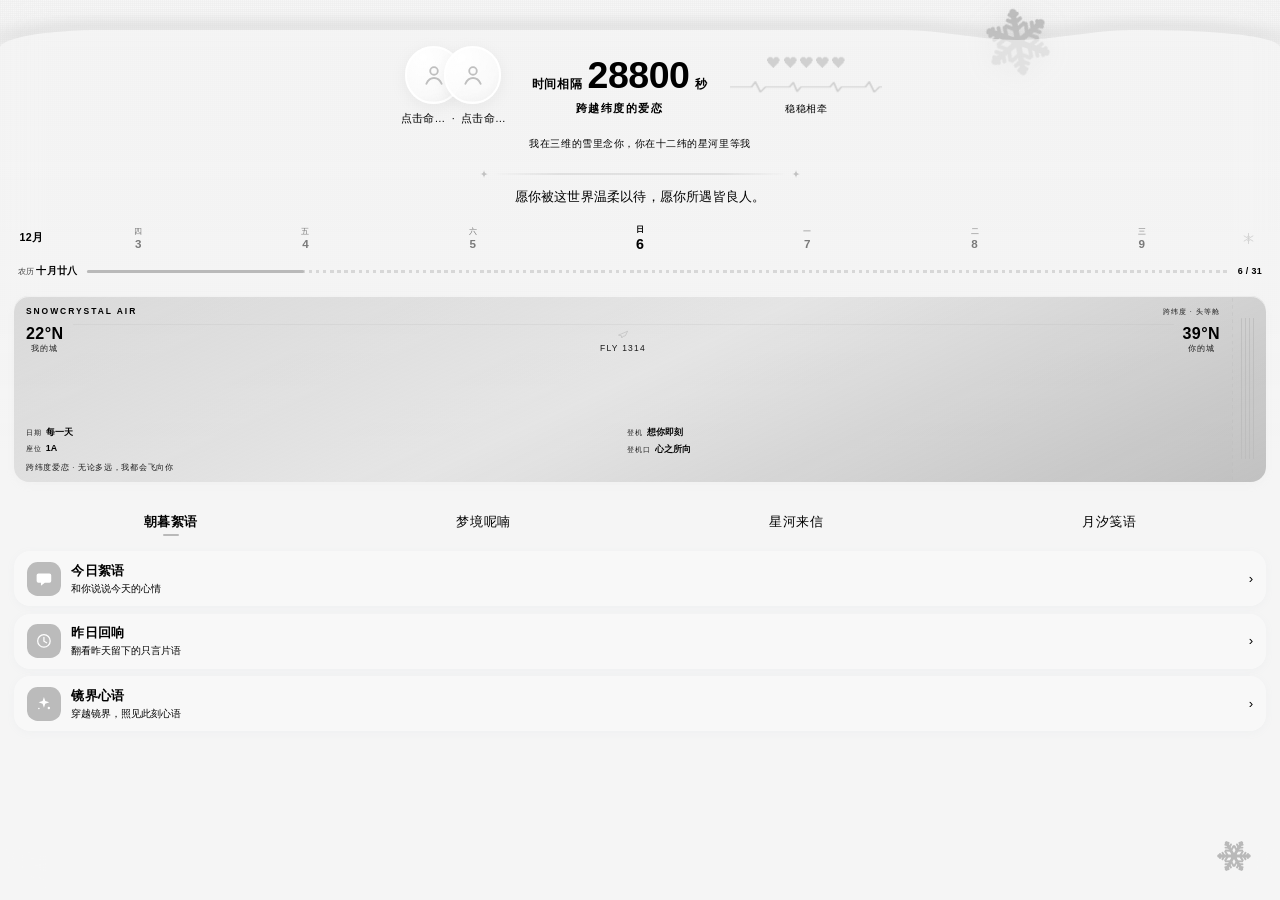
==== commit 66923a6f: "Add files via upload" ====
--- a/index.html
+++ b/index.html
@@ -20,6 +20,7 @@
 <link rel="stylesheet" href="css/12-chat-bar-final.css">
 <link rel="stylesheet" href="css/13-mtx.css">
 <link rel="stylesheet" href="css/14-ve-engine.css">
+<link rel="stylesheet" href="css/15-echo.css">
 </head>
 
 <body>
@@ -446,7 +447,7 @@
         </span>
         <span class="fn-arrow">›</span>
       </article>
-      <article class="fn-card" role="listitem" onclick="SnowCrystal.placeholder('昨日回响')">
+      <article class="fn-card" role="listitem" onclick="SnowCrystal.openEcho()">
         <span class="fn-ico"><svg viewBox="0 0 24 24" width="18" height="18"><circle cx="12" cy="12" r="8.4" fill="none" stroke="currentColor" stroke-width="1.7"/><path d="M12 7.2v5.2l3.6 2.1" fill="none" stroke="currentColor" stroke-width="1.7" stroke-linecap="round"/></svg></span>
         <span class="fn-main">
           <strong class="fn-title">昨日回响</strong>
@@ -890,6 +891,19 @@
       </div>
     </header>
     <div id="chatListWrap"></div>
+  </section>
+
+  <!-- ===== 昨日回响（首页朝暮絮语二级页）：自动收录昨日高频语句拼成 Word Art 图案 ===== -->
+  <section class="page" data-page="echo">
+    <header class="page-head">
+      <button class="back-btn" onclick="SnowCrystal.backPage('home')" title="返回首页" aria-label="返回首页">
+        <svg viewBox="0 0 24 24" width="18" height="18" fill="currentColor" aria-hidden="true"><path d="M17 4 7 12l10 8z"/></svg>
+      </button>
+      <div class="page-head-center">
+        <h2 class="page-title">昨日回响</h2>
+      </div>
+    </header>
+    <div id="echoWrap"></div>
   </section>
 
   <!-- 聊天室（全屏） -->
@@ -2851,5 +2865,6 @@
 <script src="js/17-jingjie-bridge.js"></script>
 <script src="js/18-mtx.js"></script>
 <script src="js/19-visibility-engine.js"></script>
+<script src="js/20-echo.js"></script>
 </body>
 </html>
--- a/css/07-chat.css
+++ b/css/07-chat.css
@@ -4771,6 +4771,9 @@
   margin: 0 auto 14px;
   border-radius: 50%;
   background: linear-gradient(135deg, var(--accent, #B8DCF0), var(--accent, #D0C8E8));
+  background-size: cover;
+  background-position: center;
+  background-repeat: no-repeat;
   color: #fff;
   font-size: 1.6rem;
   font-weight: 700;
@@ -4834,13 +4837,14 @@
 .call-btn-hangup { background: #E5503C; }
 .call-btn-hangup i { transform: rotate(135deg); }
 
-/* 通话事件居中气泡（类似撤回气泡） */
-.message-call {
+/* 通话事件居中气泡（类似撤回气泡）：图标为通话功能按钮同款带波纹听筒 */
+.chat-msg-call {
   display: inline-flex;
   align-items: center;
   gap: 6px;
 }
-.message-call .call-bubble-icon { color: var(--accent-deep, #4C9AFF); font-size: 0.72rem; }
+.chat-msg-call .call-bubble-icon { color: var(--accent-deep, #8c8fa8); }
+html[data-theme-mode="dark"] .chat-msg-call .call-bubble-icon { color: var(--accent-deep, var(--accent, #ffffff)); }
 
 /* 通话记录弹窗 */
 .call-history-panel {
--- a/css/13-mtx.css
+++ b/css/13-mtx.css
@@ -216,10 +216,17 @@
   text-overflow: ellipsis;
   white-space: nowrap;
 }
+/* 正逆位标签：正位青绿 / 逆位暖红，加粗加大，明暗主题均可辨 */
 html body .mtx-card-dir {
-  font-size: calc(10px * var(--ui-base, 1));
-  color: var(--text-3, #aab2c2);
-}
+  font-size: calc(11px * var(--ui-base, 1));
+  font-weight: 700;
+  line-height: 1.35;
+  letter-spacing: 0.2px;
+}
+html body .mtx-card-dir.is-upright { color: #1F8A70; }
+html body .mtx-card-dir.is-rev { color: #C4504E; }
+html[data-theme-mode="dark"] body .mtx-card-dir.is-upright { color: #6FD3B2; }
+html[data-theme-mode="dark"] body .mtx-card-dir.is-rev { color: #FF8A80; }
 
 /* ---- 弹窗：邀请 / 牌组设置 ---- */
 html body .mtx-modal-mask {
--- a/css/14-ve-engine.css
+++ b/css/14-ve-engine.css
@@ -18,3 +18,59 @@
 html.xj-ve-hidden *::after {
   transition: none !important;
 }
+
+/* ============================================================
+   发热优化 P0-1b / P2-2：可见态空闲降载 + 合成层 + reduced-motion
+   ------------------------------------------------------------
+   - xj-idle：页面可见但 30s 无交互时由 19-visibility-engine.js 挂到 <html>，
+     仅暂停「装饰类」无限动画（极光/符号心跳/心电/链接闪烁/星光/聊天心跳血流/
+     红皮火焰/语音波形/QA 脉冲），功能反馈类动画（来电振铃、洗牌、塔罗光晕、
+     播放中语音波形）保持运行；任一交互（点击/触摸/按键/滚动/移动）立即恢复。
+   - 合成层：常驻 transform/opacity 动画元素提升为独立合成层，减少逐帧重绘。
+   - prefers-reduced-motion：系统开启「减弱动态效果」时全局一次性完成动画，
+     常驻动画不再逐帧运行。
+   ============================================================ */
+
+/* ---- P0-1a：xj-idle 空闲降载（仅暂停装饰类动画） ---- */
+html.xj-idle .phone::before,                                     /* 首页极光背景 */
+html.xj-idle .link-sym.is-on,                                    /* 链接符号心跳 */
+html.xj-idle .ecg-line path,                                     /* 心电扫描 */
+html.xj-idle .link-symbols.is-drop .link-sym,                    /* 链接闪烁 */
+html.xj-idle .wave-card .denim-texture[data-kind="starlight"],   /* 星光纹理 */
+html.xj-idle .chat-heartbeat-heart,                              /* 聊天心跳 */
+html.xj-idle .chat-heartbeat-streak,                             /* 聊天血流 */
+html.xj-idle .rp-skin-img-item img,                              /* 红皮火焰/心跳 */
+html.xj-idle .chat-voice-wave i,                                 /* 语音波形（播放中由下方强制恢复） */
+html.xj-idle .qa-state:not(.is-done)::before {                   /* QA 脉冲 */
+  animation-play-state: paused !important;
+}
+
+/* 功能反馈类动画在空闲期间保持运行，避免影响用户正在进行的操作 */
+html.xj-idle .chat-voice-bubble.playing .chat-voice-wave i,
+html.xj-idle .call-active-ring,
+html.xj-idle .mtx-shuffle-deck .card-back,
+html.xj-idle .mtx-linkin-glow {
+  animation-play-state: running !important;
+}
+
+/* ---- P0-1b：常驻 transform/opacity 动画提升合成层 ---- */
+html body .phone::before,
+html body .ecg-line path,
+html body .chat-heartbeat-heart,
+html body .wave-card .denim-texture[data-kind="starlight"] {
+  will-change: transform, opacity;
+}
+html body .link-sym,
+html body .chat-voice-wave i,
+html body .qa-state:not(.is-done)::before {
+  will-change: transform, opacity;
+}
+
+/* ---- P2-2：系统「减弱动态效果」时全局降载（动画一次性完成到终态） ---- */
+@media (prefers-reduced-motion: reduce) {
+  *, *::before, *::after {
+    animation-duration: 0.01ms !important;
+    animation-iteration-count: 1 !important;
+    transition-duration: 0.01ms !important;
+  }
+}
--- a/css/15-echo.css
+++ b/css/15-echo.css
@@ -0,0 +1,320 @@
+/* ============================================================
+   昨日回响（echo）样式 v2（全屏）
+   - 全屏 fixed 布局（z-index 30，同 chat-room）+ 柔和渐变背景（明暗各一套）
+   - 页面结构：page-head(标题区，顶部留白呼吸感) /
+     echo-card(留言 → 统计 → 图案展示区 → 切换条+上传)
+   - 留言卡片位于图案上方，圆角渐变底、文字对比分明
+   - 8 套模板切换条（图标+名称）+ 上传图片入口（照片画像可与其他模板互切）
+   - 与全站主题联动：--key-grad / --on-accent / --accent-strong / --text-1 /
+     --popup-bg-light / --popup-bg-dark
+   - 明暗适配：html[data-theme-mode="dark"] 覆盖
+   - 发热：一次性 0.5s 淡入（不循环），隐藏态由 14-ve-engine 的
+     html.xj-ve-hidden 统一暂停；无任何常驻动画/定时器
+   ============================================================ */
+/* ---- 全屏容器（fixed 覆盖可视区，z-index 30 同 chat-room） ---- */
+html body .page[data-page="echo"] {
+  position: fixed;
+  top: 0;
+  left: 0;
+  right: 0;
+  bottom: 0;
+  z-index: 30;
+  margin: 0;
+  padding: 0;
+  display: none;
+  flex-direction: column;
+  background:
+    radial-gradient(120% 90% at 50% -12%, rgba(255, 255, 255, 0.92), rgba(255, 255, 255, 0) 58%),
+    linear-gradient(178deg, #F7F9FD 0%, #F1F4FB 40%, #F6F1F7 72%, #FBF7F2 100%);
+  color: var(--text-1, #616161);
+}
+html body .page[data-page="echo"].is-active { display: flex; }
+
+/* 全屏页打开时隐藏悬浮底部导航（echo 位于 bottom-nav 之前，兄弟选择器生效） */
+html body .page[data-page="echo"].is-active ~ .bottom-nav { display: none; }
+
+/* 明暗适配：暗色柔和渐变背景（文字用亮主题色保证对比） */
+[data-theme-mode="dark"] .page[data-page="echo"] {
+  background:
+    radial-gradient(120% 90% at 50% -12%, rgba(96, 116, 168, 0.36), rgba(96, 116, 168, 0) 58%),
+    linear-gradient(178deg, #1B2030 0%, #232131 48%, #1F2A2C 100%);
+  color: var(--accent-strong, #D9A6C0);
+}
+
+/* ---- 顶部标题区：呼吸感留白（全屏页顶部即屏幕顶，safe-area 兼容） ---- */
+html body .page[data-page="echo"] .page-head {
+  padding-top: max(calc(52px * var(--ui, 1)), calc(env(safe-area-inset-top, 0px) + 12px));
+  padding-bottom: calc(8px * var(--ui, 1));
+}
+html body .page[data-page="echo"] .page-head .page-title {
+  letter-spacing: 2px;
+}
+
+#echoWrap {
+  flex: 1 1 auto;
+  min-height: 0;
+  display: flex;
+  flex-direction: column;
+  padding: 0 var(--pad-x, 16px) calc(12px * var(--ui, 1));
+}
+
+.echo-card {
+  flex: 1 1 auto;
+  min-height: 0;
+  display: flex;
+  flex-direction: column;
+  gap: calc(10px * var(--ui, 1));
+  padding-top: calc(4px * var(--ui, 1));
+  color: currentColor;
+}
+
+.echo-head {
+  display: flex;
+  align-items: center;
+  justify-content: space-between;
+  gap: calc(8px * var(--ui, 1));
+  margin-bottom: calc(10px * var(--ui, 1));
+}
+
+.echo-date {
+  font-size: calc(12px * var(--ui, 1));
+  letter-spacing: 0.3px;
+  opacity: 0.72;
+}
+
+.echo-badge {
+  font-size: calc(11px * var(--ui, 1));
+  font-weight: 600;
+  letter-spacing: 1px;
+  padding: calc(3px * var(--ui, 1)) calc(9px * var(--ui, 1));
+  border-radius: 999px;
+  background: var(--key-grad, linear-gradient(150deg, var(--accent-deep), var(--accent-strong)));
+  color: var(--on-accent, #FFFFFF);
+}
+
+.echo-stage {
+  flex: 1 1 auto;
+  min-height: 0;
+  display: flex;
+  align-items: center;
+  justify-content: center;
+  overflow: hidden;
+}
+
+.echo-svg {
+  display: block;
+  width: auto;
+  height: auto;
+  max-width: 100%;
+  max-height: 100%;
+}
+
+.echo-svg text {
+  font-family: -apple-system, "PingFang SC", "Hiragino Sans GB", "Microsoft YaHei", sans-serif;
+  fill: currentColor;
+  paint-order: stroke;
+  stroke: rgba(255, 255, 255, 0.32);
+  stroke-width: 0.35px;
+}
+
+/* 深色主题：文字亮色、描边转深色，保证图案与背景对比清晰 */
+[data-theme-mode="dark"] .echo-svg text {
+  stroke: rgba(0, 0, 0, 0.3);
+  stroke-width: 0.5px;
+}
+
+.echo-decor {
+  color: currentColor;
+}
+
+.echo-stat {
+  margin: 0;
+  text-align: center;
+  font-size: calc(11px * var(--ui, 1));
+  letter-spacing: 0.3px;
+  opacity: 0.62;
+}
+
+.echo-message {
+  display: flex;
+  align-items: center;
+  gap: calc(8px * var(--ui, 1));
+  padding: calc(9px * var(--ui, 1)) calc(12px * var(--ui, 1));
+  border-radius: calc(12px * var(--ui, 1));
+  background: var(--key-grad, linear-gradient(150deg, var(--accent-deep), var(--accent-strong)));
+  color: var(--on-accent, #FFFFFF);
+  font-size: calc(12.5px * var(--ui, 1));
+  line-height: 1.45;
+  box-shadow: 0 6px 18px rgba(var(--accent-strong-rgb, 140, 140, 140), 0.26);
+}
+
+[data-theme-mode="dark"] .echo-message {
+  box-shadow: 0 6px 20px rgba(0, 0, 0, 0.5);
+}
+
+.echo-message-who {
+  flex: 0 0 auto;
+  font-weight: 700;
+  letter-spacing: 0.5px;
+  opacity: 0.92;
+}
+
+.echo-message-text {
+  flex: 1 1 auto;
+}
+
+/* ---- 底部工具区：模板切换条 + 上传入口 ---- */
+.echo-tools {
+  flex: 0 0 auto;
+  display: flex;
+  align-items: stretch;
+  gap: calc(8px * var(--ui, 1));
+}
+
+.echo-switch {
+  flex: 1 1 auto;
+  min-width: 0;
+  display: flex;
+  gap: calc(6px * var(--ui, 1));
+  padding: 2px 2px 4px;
+  overflow-x: auto;
+  -webkit-overflow-scrolling: touch;
+  scrollbar-width: none;
+}
+.echo-switch::-webkit-scrollbar { display: none; }
+
+.echo-switch-btn {
+  flex: 0 0 auto;
+  display: inline-flex;
+  align-items: center;
+  gap: calc(4px * var(--ui, 1));
+  padding: calc(6px * var(--ui, 1)) calc(10px * var(--ui, 1));
+  border-radius: 999px;
+  border: 1px solid rgba(var(--accent-strong-rgb, 140, 140, 140), 0.3);
+  background: rgba(255, 255, 255, 0.55);
+  color: var(--text-1, #616161);
+  font-size: calc(11px * var(--ui, 1));
+  cursor: pointer;
+  transition: background 0.18s ease, color 0.18s ease, border-color 0.18s ease, transform 0.1s ease;
+}
+.echo-switch-btn.is-active {
+  background: var(--key-grad, linear-gradient(150deg, var(--accent-deep), var(--accent-strong)));
+  border-color: transparent;
+  color: var(--on-accent, #FFFFFF);
+}
+.echo-switch-btn:active { transform: scale(0.95); }
+
+.echo-switch-ico {
+  width: calc(15px * var(--ui, 1));
+  height: calc(15px * var(--ui, 1));
+  color: currentColor;
+}
+.echo-switch-name { white-space: nowrap; }
+
+[data-theme-mode="dark"] .echo-switch-btn {
+  background: rgba(255, 255, 255, 0.08);
+  border-color: rgba(255, 255, 255, 0.18);
+  color: var(--accent-strong, #D9A6C0);
+}
+
+/* 上传按钮：虚底线框，弱化但可见 */
+.echo-upload-btn {
+  flex: 0 0 auto;
+  display: inline-flex;
+  align-items: center;
+  gap: calc(5px * var(--ui, 1));
+  padding: calc(6px * var(--ui, 1)) calc(12px * var(--ui, 1));
+  border-radius: 999px;
+  border: 1px dashed rgba(var(--accent-strong-rgb, 140, 140, 140), 0.55);
+  background: rgba(255, 255, 255, 0.4);
+  color: var(--text-1, #616161);
+  font-size: calc(11px * var(--ui, 1));
+  cursor: pointer;
+  transition: background 0.18s ease, color 0.18s ease, transform 0.1s ease;
+}
+.echo-upload-btn:active { transform: scale(0.95); }
+.echo-upload-ico { width: calc(15px * var(--ui, 1)); height: calc(15px * var(--ui, 1)); color: currentColor; }
+
+[data-theme-mode="dark"] .echo-upload-btn {
+  background: rgba(255, 255, 255, 0.08);
+  border-color: rgba(255, 255, 255, 0.32);
+  color: var(--accent-strong, #D9A6C0);
+}
+
+/* ---- 空态 ---- */
+.echo-empty {
+  margin: auto;
+  width: 100%;
+  max-width: calc(360px * var(--ui, 1));
+  padding: calc(30px * var(--ui, 1)) calc(18px * var(--ui, 1));
+  border-radius: calc(18px * var(--ui, 1));
+  background: var(--card, rgba(255, 255, 255, 0.5));
+  border: 1px dashed var(--card-border, rgba(255, 255, 255, 0.65));
+  text-align: center;
+  color: var(--accent-deep, #A6A6A6);
+}
+
+[data-theme-mode="dark"] .echo-empty {
+  background: rgba(var(--popup-bg-dark, 38, 42, 52), 0.92);
+  border-color: rgba(255, 255, 255, 0.14);
+  color: var(--accent-strong, #D9A6C0);
+}
+
+.echo-empty-ico {
+  margin: 0 auto calc(10px * var(--ui, 1));
+  width: calc(46px * var(--ui, 1));
+  height: calc(46px * var(--ui, 1));
+  color: currentColor;
+  opacity: 0.45;
+}
+
+.echo-empty-ico svg {
+  width: 100%;
+  height: 100%;
+}
+
+.echo-empty-title {
+  margin: 0 0 calc(6px * var(--ui, 1));
+  font-size: calc(16px * var(--ui, 1));
+  font-weight: 600;
+  letter-spacing: 0.5px;
+}
+
+.echo-empty-desc {
+  margin: 0 0 calc(14px * var(--ui, 1));
+  font-size: calc(12px * var(--ui, 1));
+  line-height: 1.5;
+  opacity: 0.7;
+}
+
+.echo-empty-btn {
+  font-size: calc(12.5px * var(--ui, 1));
+  font-weight: 600;
+  padding: calc(8px * var(--ui, 1)) calc(18px * var(--ui, 1));
+  border: none;
+  border-radius: 999px;
+  background: var(--key-grad, linear-gradient(150deg, var(--accent-deep), var(--accent-strong)));
+  color: var(--on-accent, #FFFFFF);
+  cursor: pointer;
+}
+
+.echo-empty-btn + .echo-empty-btn { margin-left: calc(8px * var(--ui, 1)); }
+.echo-empty-upload { opacity: 0.92; }
+
+.echo-empty-btn:active {
+  transform: scale(0.97);
+}
+
+/* ---- 一次性淡入（0.5s 单次，不循环；隐藏态由 14-ve-engine 暂停） ---- */
+.echo-fade {
+  animation: echo-fade-in 0.5s ease both;
+}
+
+@keyframes echo-fade-in {
+  from { opacity: 0; transform: translateY(6px); }
+  to { opacity: 1; transform: translateY(0); }
+}
+
+@media (prefers-reduced-motion: reduce) {
+  .echo-fade { animation: none; }
+}
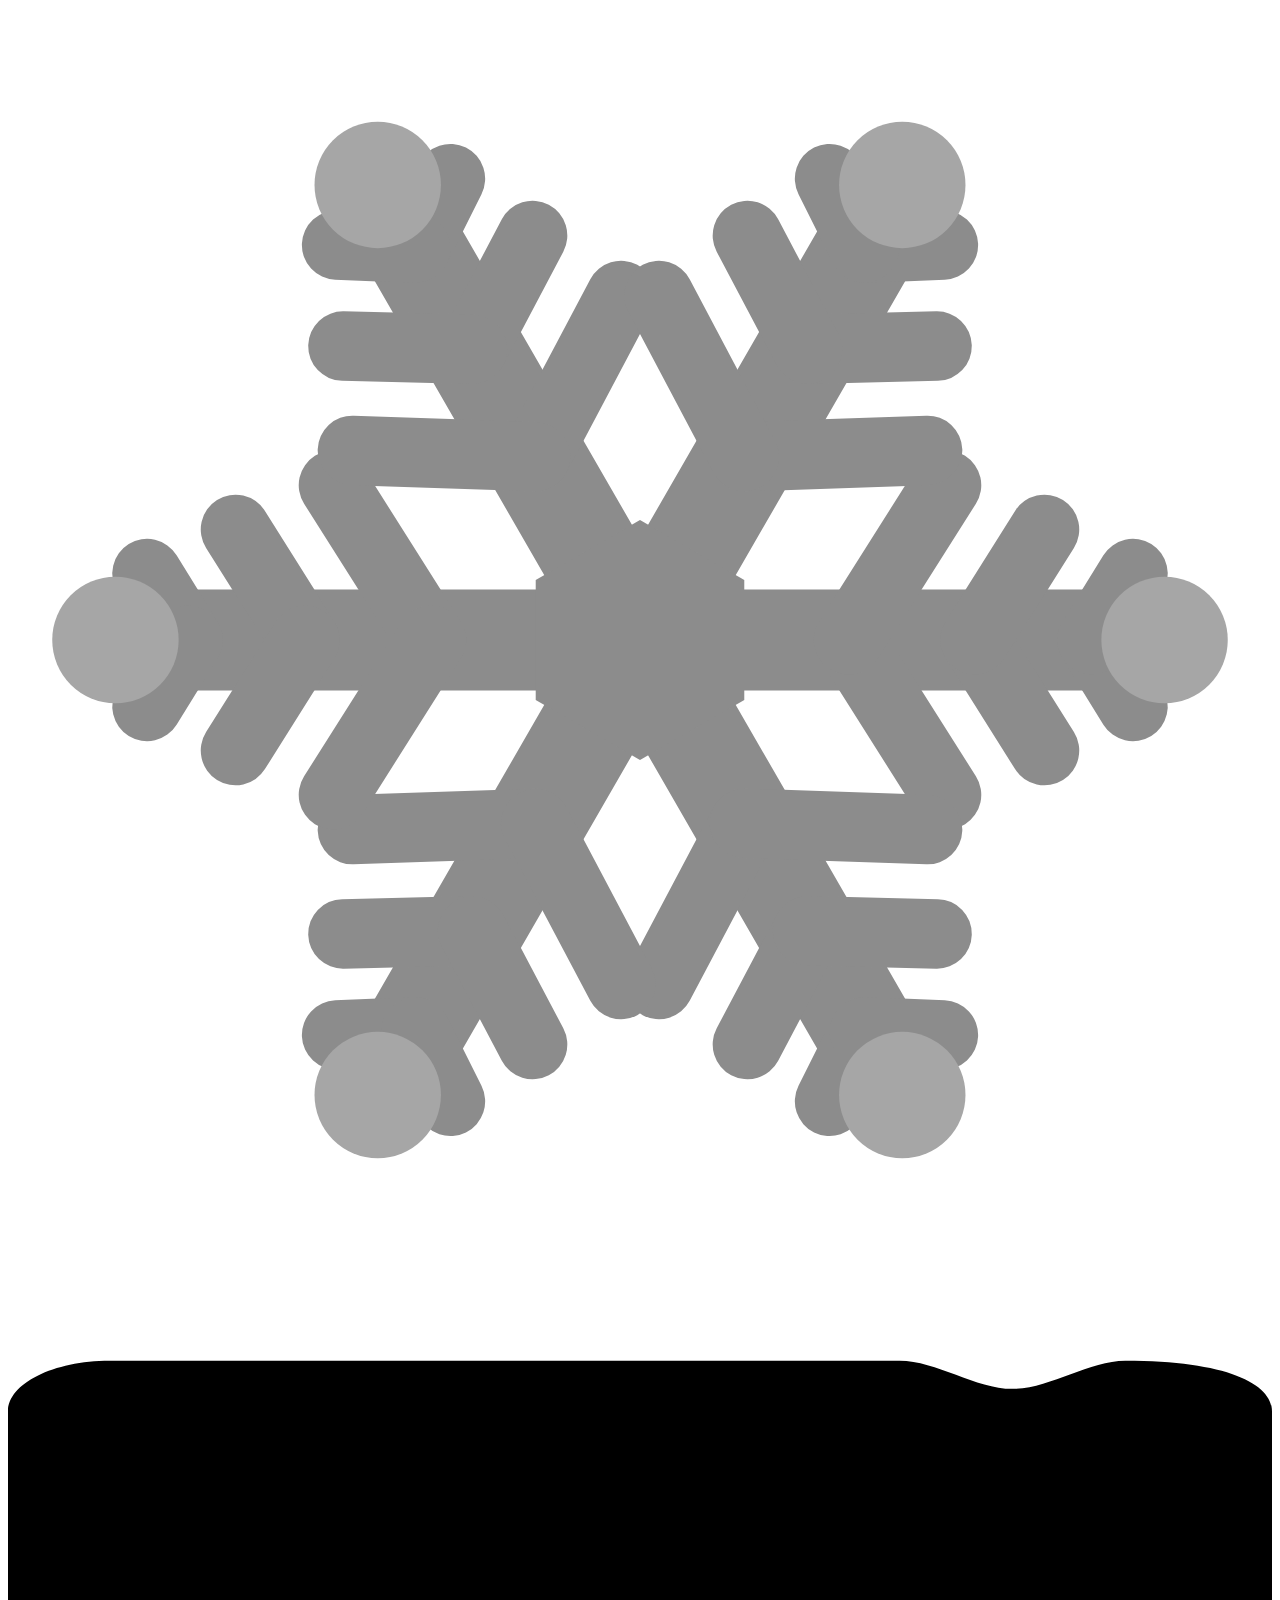
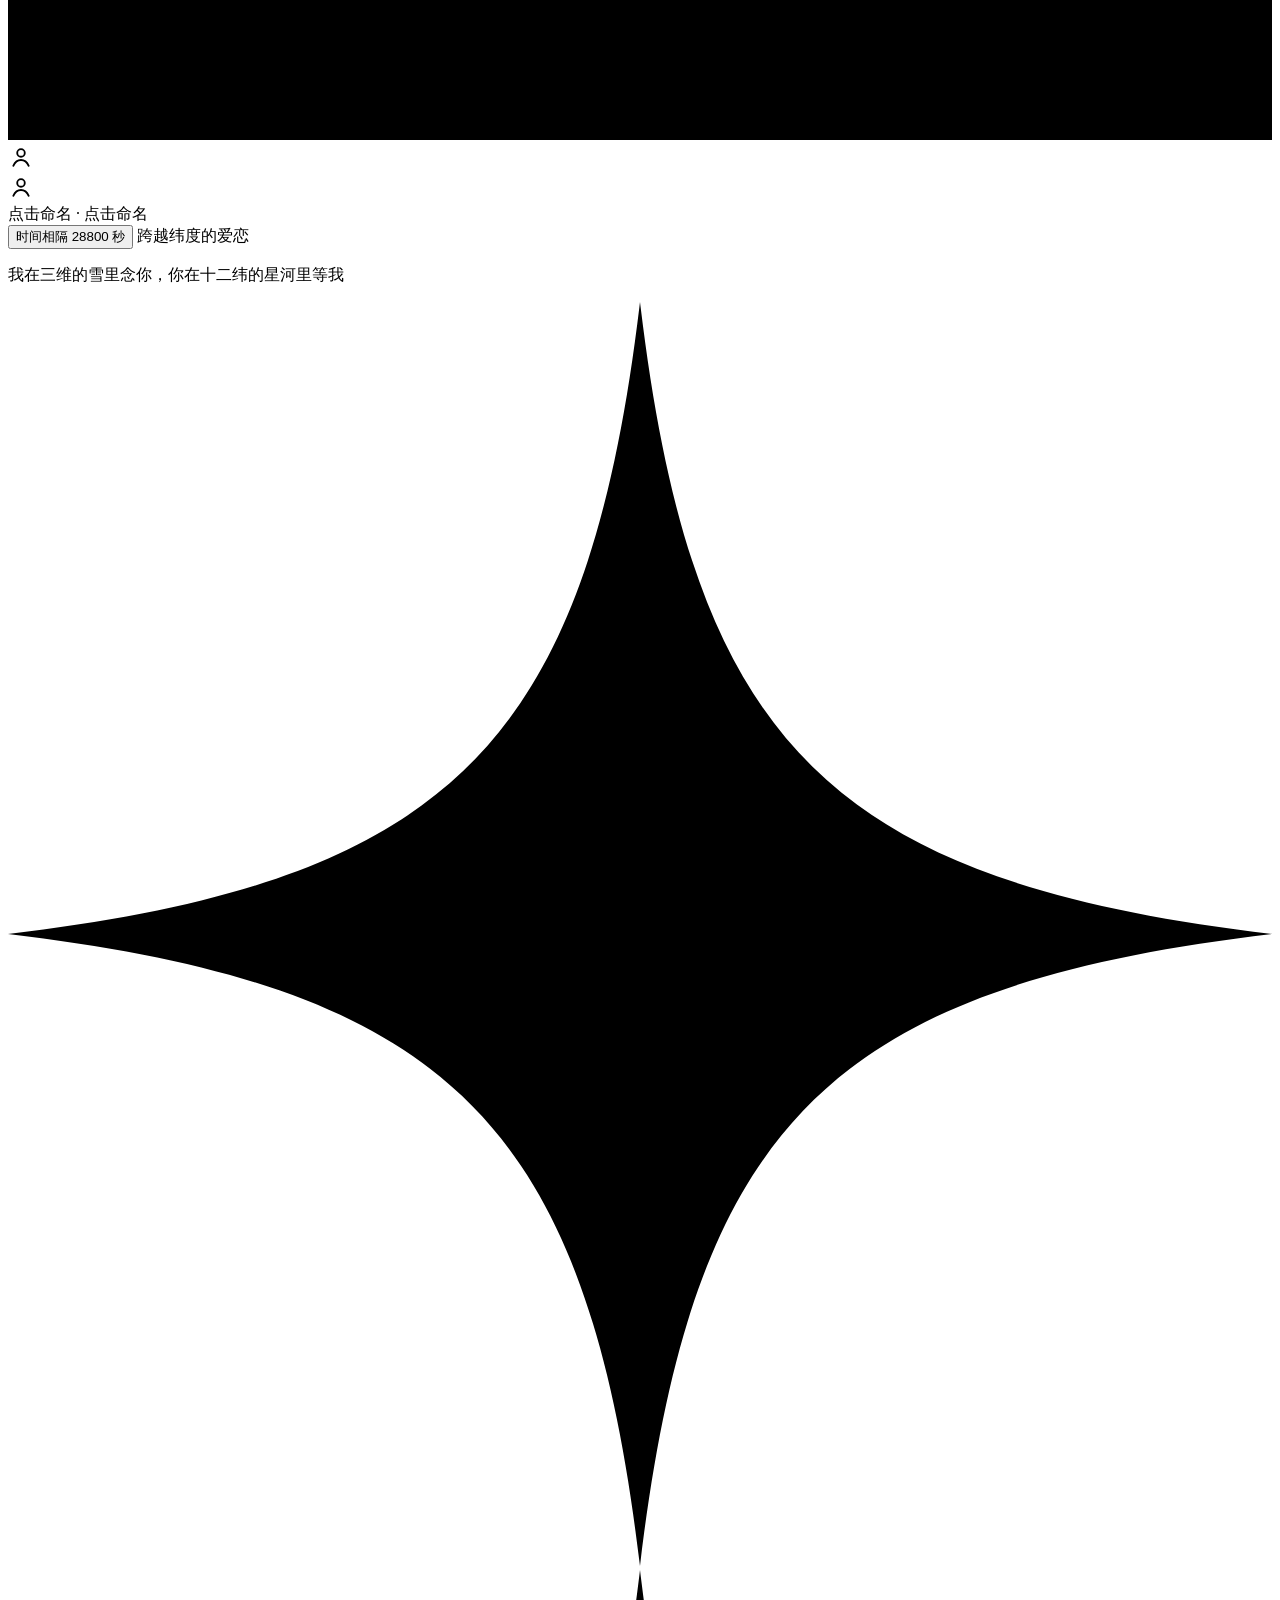
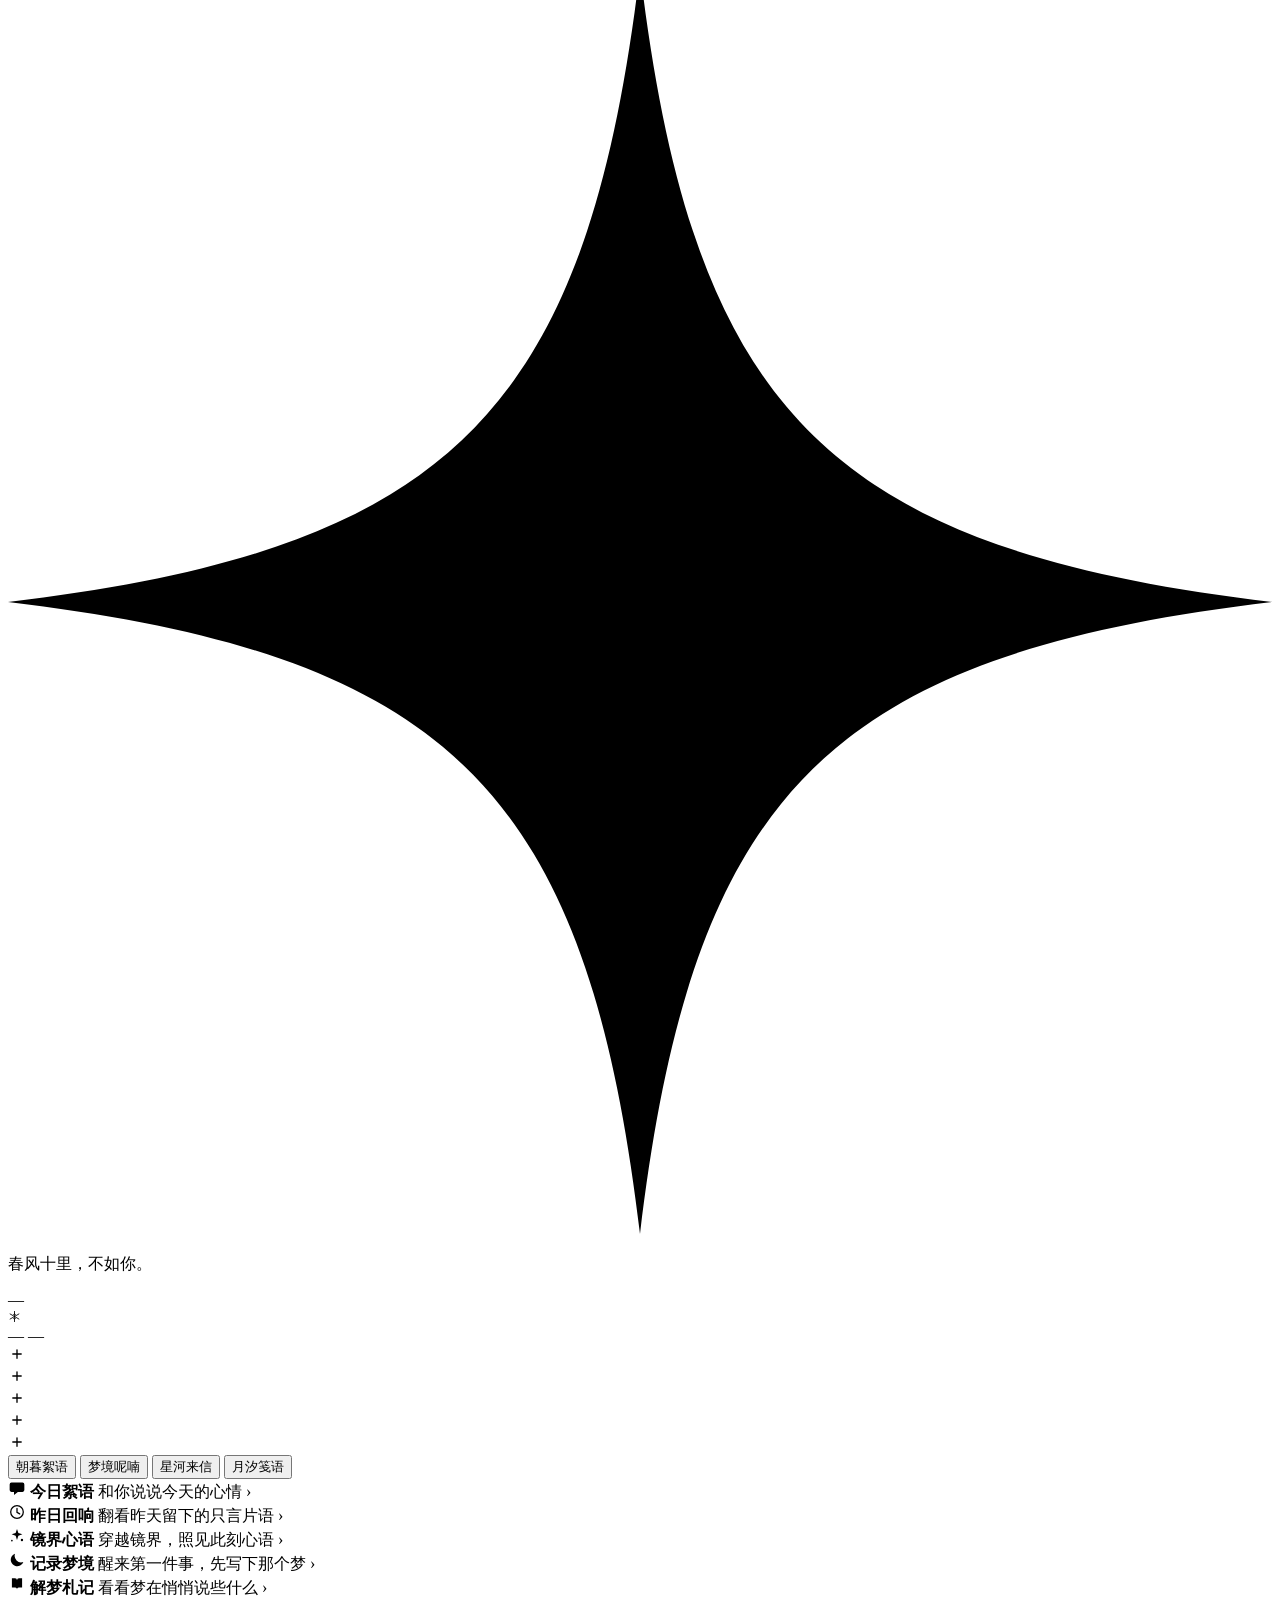
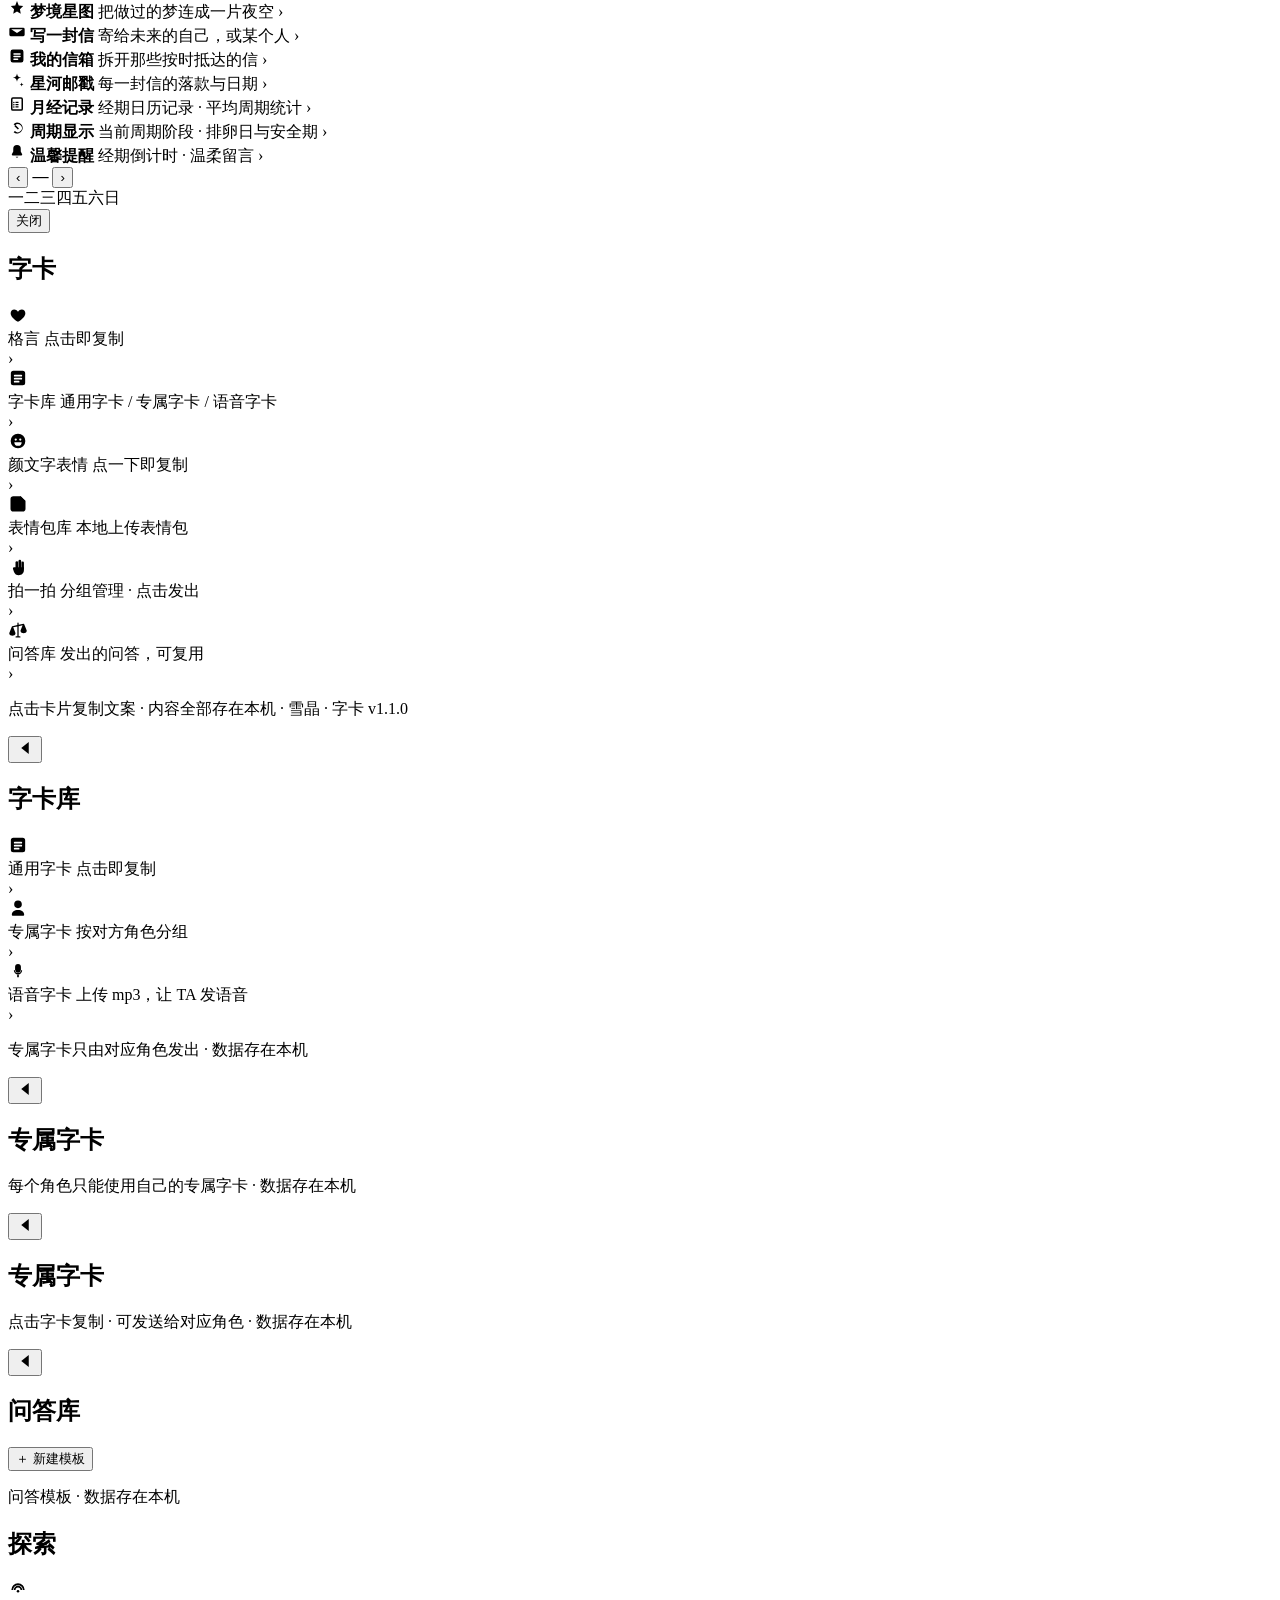
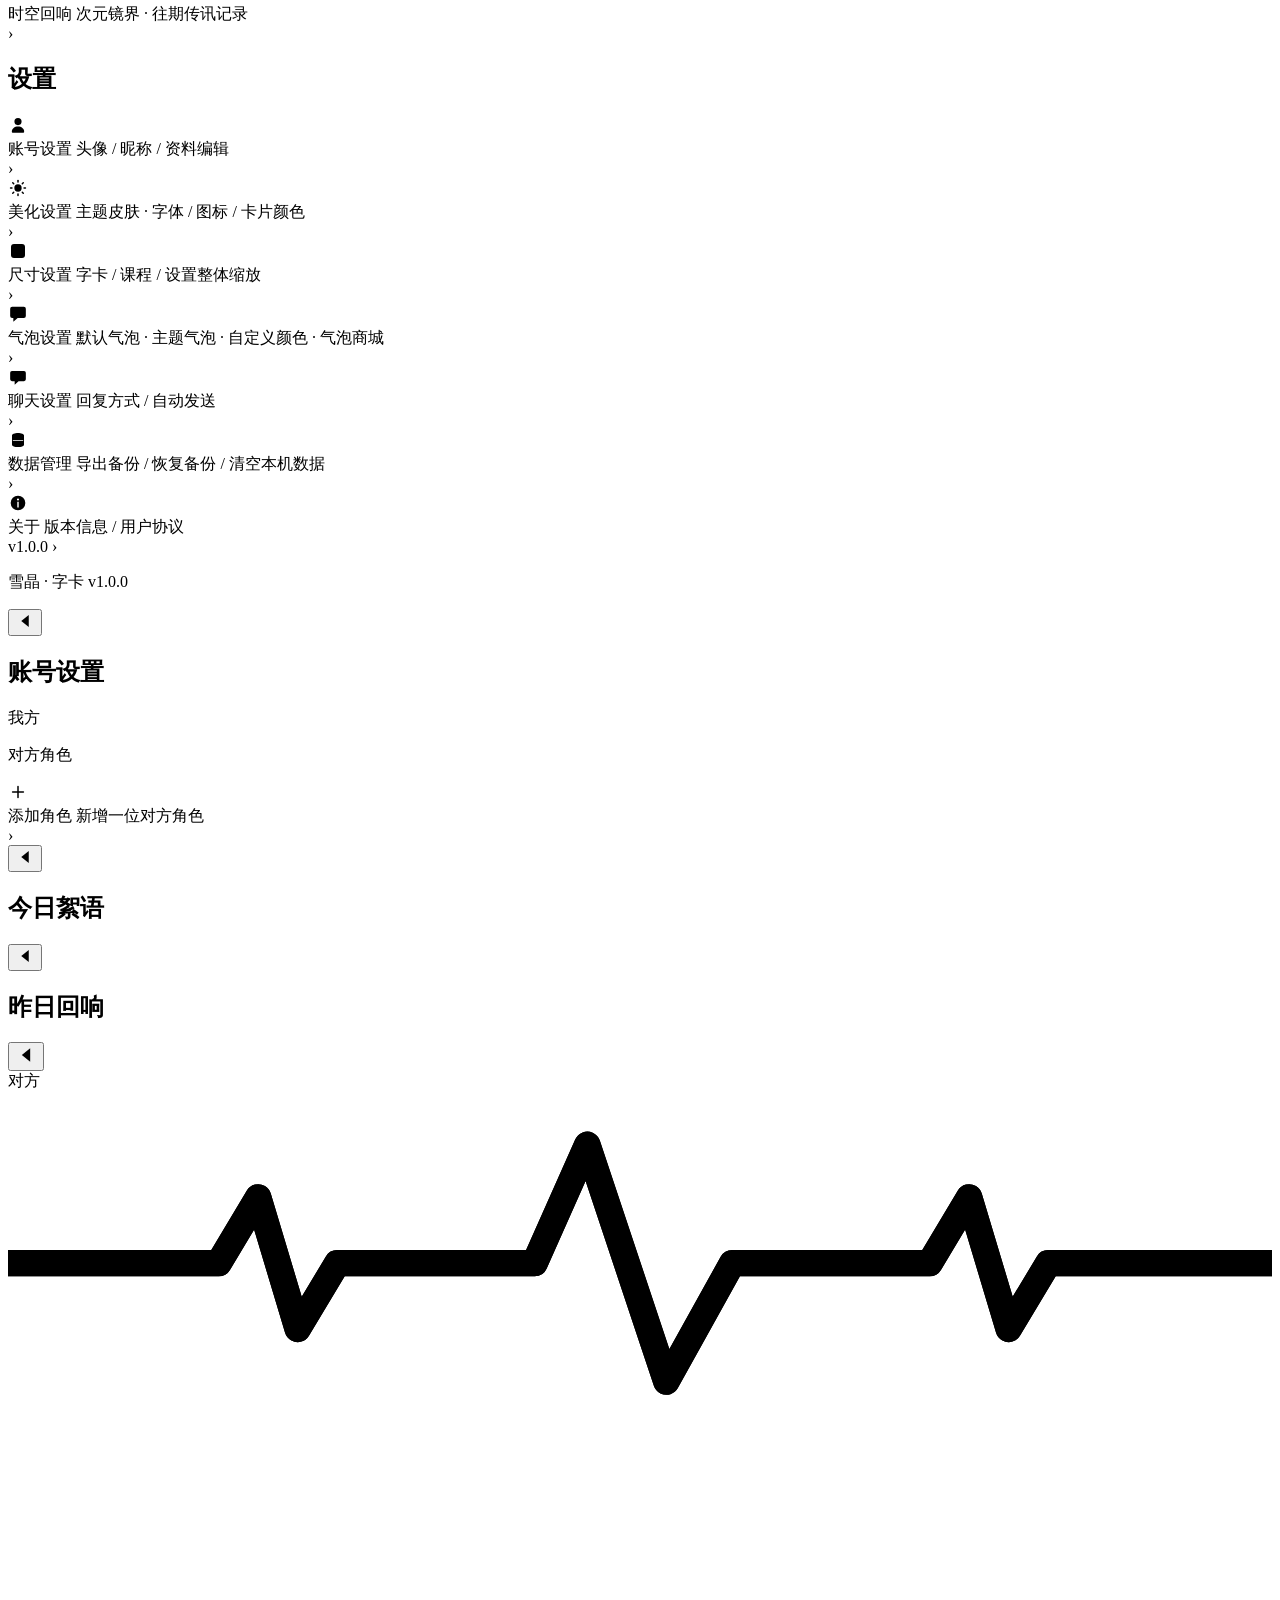
==== commit 1d557a34: "Add files via upload" ====
--- a/index.html
+++ b/index.html
@@ -1405,6 +1405,19 @@
       </div>
     </header>
     <div id="chatSoundWrap"></div>
+  </section>
+
+  <!-- 后台设置：后台保活 + 新消息通知 + 后台系统通知 -->
+  <section class="page" data-page="chat-bg">
+    <header class="page-head">
+      <button class="back-btn" onclick="SnowCrystal.backPage('chat-settings')" title="返回聊天设置" aria-label="返回聊天设置">
+        <svg viewBox="0 0 24 24" width="18" height="18" fill="currentColor" aria-hidden="true"><path d="M17 4 7 12l10 8z"/></svg>
+      </button>
+      <div class="page-head-center">
+        <h2 class="page-title">后台设置</h2>
+      </div>
+    </header>
+    <div id="chatBgWrap"></div>
   </section>
 
   <!-- ===== 6e-0. 美化设置页（v37 新增 · 二级页）：收纳 外观 / 字体 / 图标 / 卡片 四项 ===== -->
@@ -2846,6 +2859,7 @@
   </defs>
 </svg>
 
+<script src="js/00-storage.js"></script>
 <script src="js/01-cap.js"></script>
 <script src="js/02-navigation.js"></script>
 <script src="js/03-snow-button.js"></script>
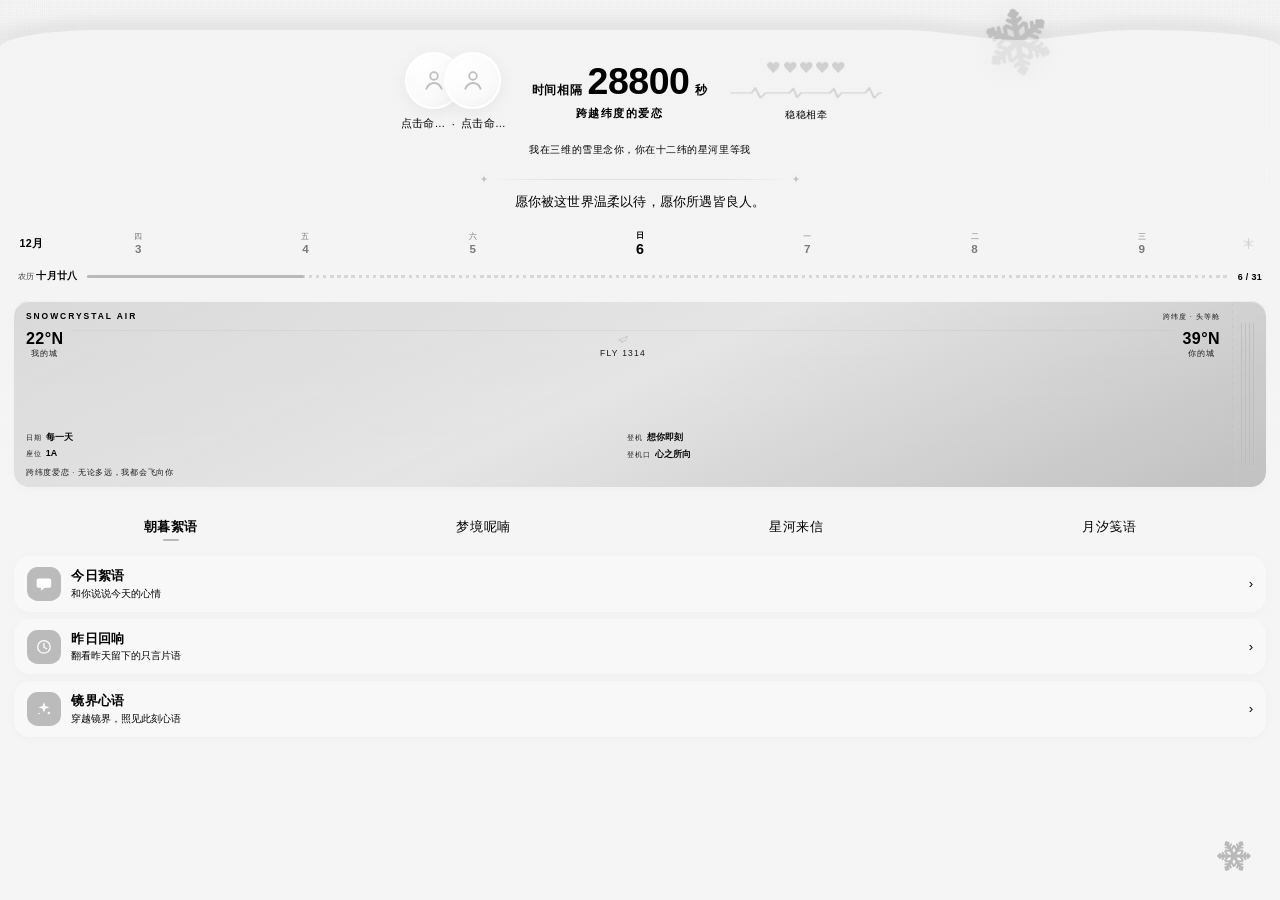
==== commit 4fd45ae3: "Add files via upload" ====
--- a/index.html
+++ b/index.html
@@ -21,6 +21,15 @@
 <link rel="stylesheet" href="css/13-mtx.css">
 <link rel="stylesheet" href="css/14-ve-engine.css">
 <link rel="stylesheet" href="css/15-echo.css">
+<!-- 首帧主题引导：head 阶段同步恢复主题色板，杜绝首帧闪默认主题（FOUC） -->
+<script src="js/00b-theme-core.js"></script>
+<script>
+  (function () {
+    if (window.__xjThemeBoot) {
+      try { window.__xjThemeBoot(document.documentElement); } catch (e) { /* 走 CSS 兜底 */ }
+    }
+  })();
+</script>
 </head>
 
 <body>
@@ -1236,13 +1245,13 @@
       <div class="chat-room-titles">
         <span id="mtxRoomTitle">镜界传讯</span>
       </div>
-      <button class="mtx-head-deck" id="mtxDeckHeadBtn" type="button" onclick="SnowCrystal.Mtx.openDeckModal()" title="牌组设置" aria-label="牌组设置">牌组</button>
+      <button class="mtx-head-deck" id="mtxDeckHeadBtn" type="button" onclick="SnowCrystal.Mtx.openDeckModal()" title="牌组设置" aria-label="牌组设置"><svg viewBox="0 0 256 256" width="18" height="18" fill="currentColor" aria-hidden="true"><path d="M200,88V200a16,16,0,0,1-16,16H40a16,16,0,0,1-16-16V88A16,16,0,0,1,40,72H184A16,16,0,0,1,200,88Zm16-48H64a8,8,0,0,0,0,16H216V176a8,8,0,0,0,16,0V56A16,16,0,0,0,216,40Z"/></svg></button>
     </div>
     <div class="chat-room-body" id="mtxMessages"></div>
     <div class="chat-room-input" id="mtxInputBar">
       <div class="chat-input-wrap">
         <button class="chat-bar-btn mtx-bg-btn" id="mtxBgBtn" type="button" onclick="SnowCrystal.Mtx.openMtxBgModal()" title="传讯背景设置" aria-label="传讯背景设置">
-          <svg class="mtx-bg-ico" viewBox="0 0 24 24" width="22" height="22" fill="currentColor" aria-hidden="true"><path d="M19 3H5a2 2 0 0 0-2 2v14a2 2 0 0 0 2 2h14a2 2 0 0 0 2-2V5a2 2 0 0 0-2-2Zm-1 15H6a1 1 0 0 1-1-1v-1.5l3.3-3.3a1 1 0 0 1 1.4 0l2.1 2.1 5.7-5.7a1 1 0 0 1 1.4 0L19 12.5V17a1 1 0 0 1-1 1Zm-4.5-9.5a1.75 1.75 0 1 1 0 3.5 1.75 1.75 0 0 1 0-3.5Z"/></svg>
+          <svg class="mtx-bg-ico" viewBox="0 0 256 256" width="22" height="22" fill="currentColor" aria-hidden="true"><path d="M240,102c0,70-103.79,126.66-108.21,129a8,8,0,0,1-7.58,0C119.79,228.66,16,172,16,102A62.07,62.07,0,0,1,78,40c20.65,0,38.73,8.88,50,23.89C139.27,48.88,157.35,40,178,40A62.07,62.07,0,0,1,240,102Z"/></svg>
         </button>
         <input id="mtxInput" type="text" placeholder="先设置牌组再发问" autocomplete="off" enterkeyhint="send" onkeydown="if(event.key==='Enter'){SnowCrystal.Mtx.sendQuestion();}">
         <button class="chat-bar-btn mtx-send-btn" type="button" onclick="SnowCrystal.Mtx.sendQuestion()" title="发问" aria-label="发问">
@@ -1292,25 +1301,120 @@
     </div>
   </div>
 
-  <!-- ===== 6m. 次元镜界 · 背景设置弹窗 ===== -->
+  <!-- ===== 6m. 次元镜界 · 背景设置弹窗（对齐今日传讯换壁纸：四模式） ===== -->
   <div class="mtx-modal-mask" id="mtxBgModal">
     <div class="mtx-modal">
       <div class="mtx-modal-title">传讯背景</div>
       <div class="mtx-modal-desc">设置次元镜界传讯页的聊天背景</div>
       <div class="mtx-modal-sec">
-        <div class="mtx-bg-options" id="mtxBgOptions">
-          <button class="mtx-pick-chip" id="mtxBgTheme" type="button" onclick="SnowCrystal.Mtx.setMtxBgMode('theme')">跟随主题</button>
-          <button class="mtx-pick-chip" id="mtxBgCustom" type="button" onclick="SnowCrystal.Mtx.setMtxBgMode('custom')">自定义图片</button>
-        </div>
-      </div>
-      <div class="mtx-bg-wallpaper">
-        <div class="mtx-bg-sec-title">自定义上传</div>
-        <div class="chat-bg-custom-row">
-          <input type="file" id="mtxBgFileInput" accept="image/*" hidden onchange="SnowCrystal.Mtx.onMtxBgFileChange(event)">
-          <button class="chat-bg-custom-btn" type="button" onclick="SnowCrystal.Mtx.chooseMtxBgFile()">上传图片</button>
-          <button class="chat-bg-custom-btn is-danger" type="button" id="mtxBgClearBtn" onclick="SnowCrystal.Mtx.clearMtxBgCustom()" hidden>移除自定义</button>
-        </div>
-        <p class="mtx-bg-hint">任意图片永久保存本机 · 仅作用于传讯页</p>
+        <!-- 区块1：背景模式（跟随主题 / 固定白色） -->
+        <div class="wallpaper-section">
+          <div class="wallpaper-sec-title">背景模式</div>
+          <div class="wp13-mode-row">
+            <button class="wp13-mode-btn" id="mtxBgThemeBtn" type="button" onclick="SnowCrystal.Mtx.setMtxBgMode('theme')">
+              <span class="wp13-mode-swatch wp13-sw-theme" aria-hidden="true"></span>
+              <span class="wp13-mode-meta">
+                <span class="wp13-mode-title">跟随网站外观主题</span>
+                <span class="wp13-mode-hint">跟随美化设置的背景，自动适配亮暗</span>
+              </span>
+              <span class="wp13-check" aria-hidden="true">✓</span>
+            </button>
+            <button class="wp13-mode-btn" id="mtxBgWhiteBtn" type="button" onclick="SnowCrystal.Mtx.setMtxBgMode('white')">
+              <span class="wp13-mode-swatch wp13-sw-white" aria-hidden="true"></span>
+              <span class="wp13-mode-meta">
+                <span class="wp13-mode-title">固定白色</span>
+                <span class="wp13-mode-hint">聊天背景始终纯白</span>
+              </span>
+              <span class="wp13-check" aria-hidden="true">✓</span>
+            </button>
+          </div>
+        </div>
+        <!-- 区块2：自定义颜色（纯色 / 渐变，不跟随主题） -->
+        <div class="wallpaper-section">
+          <div class="wallpaper-sec-title">自定义颜色</div>
+          <button class="wp13-mode-btn" id="mtxBgColorBtn" type="button" onclick="SnowCrystal.Mtx.setMtxBgMode('color')">
+            <span class="wp13-mode-swatch wp13-sw-color" aria-hidden="true"></span>
+            <span class="wp13-mode-meta">
+              <span class="wp13-mode-title">自定义颜色</span>
+              <span class="wp13-mode-hint">纯色或渐变，自由配色</span>
+            </span>
+            <span class="wp13-check" aria-hidden="true">✓</span>
+          </button>
+          <div class="wp13-color-zone" id="mtxBgColorZone">
+            <div class="wp13-type-toggle">
+              <button class="wp13-type-btn is-active" id="mtxBgTypeSolid" type="button" onclick="SnowCrystal.Mtx.setMtxColorType('solid')">纯色</button>
+              <button class="wp13-type-btn" id="mtxBgTypeGrad" type="button" onclick="SnowCrystal.Mtx.setMtxColorType('gradient')">渐变</button>
+            </div>
+            <div class="wp13-color-row">
+              <label class="wp13-color-label" for="mtxBgColor1">
+                <span class="wp13-color-name">颜色 1</span>
+                <input type="color" id="mtxBgColor1" value="#f6f8fc" oninput="SnowCrystal.Mtx.onMtxColorInput('color1', this.value)">
+              </label>
+              <label class="wp13-color-label" id="mtxBgColor2Wrap" for="mtxBgColor2" style="display:none">
+                <span class="wp13-color-name">颜色 2</span>
+                <input type="color" id="mtxBgColor2" value="#c7d2dc" oninput="SnowCrystal.Mtx.onMtxColorInput('color2', this.value)">
+              </label>
+              <label class="wp13-color-label" id="mtxBgColor3Wrap" for="mtxBgColor3" style="display:none">
+                <span class="wp13-color-name">颜色 3</span>
+                <input type="color" id="mtxBgColor3" value="#e8eef6" oninput="SnowCrystal.Mtx.onMtxColorInput('color3', this.value)">
+              </label>
+            </div>
+            <div class="wp13-grad-dir" id="mtxBgGradDirWrap" style="display:none">
+              <button class="wp13-dir-btn is-active" data-dir="tb" type="button" onclick="SnowCrystal.Mtx.setMtxGradDir('tb')">上下</button>
+              <button class="wp13-dir-btn" data-dir="lr" type="button" onclick="SnowCrystal.Mtx.setMtxGradDir('lr')">左右</button>
+              <button class="wp13-dir-btn" data-dir="tlbr" type="button" onclick="SnowCrystal.Mtx.setMtxGradDir('tlbr')">斜向</button>
+              <button class="wp13-dir-btn" data-dir="rc" type="button" onclick="SnowCrystal.Mtx.setMtxGradDir('rc')">中心晕染</button>
+              <button class="wp13-dir-btn" data-dir="rcn" type="button" onclick="SnowCrystal.Mtx.setMtxGradDir('rcn')">边角晕染</button>
+              <button class="wp13-dir-btn" data-dir="rr" type="button" onclick="SnowCrystal.Mtx.setMtxGradDir('rr')">随机弥散</button>
+            </div>
+            <div class="wp13-rr-zone" id="mtxBgRrZone" style="display:none">
+              <div class="wp13-rr-title">随机弥散调节</div>
+              <div class="wp13-blur-amt">
+                <span class="wp13-blur-label">光斑数量</span>
+                <input type="range" id="mtxBgRrSpots" min="3" max="8" value="5" oninput="SnowCrystal.Mtx.setMtxRrParam('spots', this.value)">
+                <span class="wp13-rr-val" id="mtxBgRrSpotsVal">5</span>
+              </div>
+              <div class="wp13-blur-amt">
+                <span class="wp13-blur-label">光斑大小</span>
+                <input type="range" id="mtxBgRrSize" min="30" max="95" value="55" oninput="SnowCrystal.Mtx.setMtxRrParam('size', this.value)">
+                <span class="wp13-rr-val" id="mtxBgRrSizeVal">55</span>
+              </div>
+              <div class="wp13-blur-amt">
+                <span class="wp13-blur-label">晕染柔和</span>
+                <input type="range" id="mtxBgRrSoft" min="35" max="100" value="65" oninput="SnowCrystal.Mtx.setMtxRrParam('soft', this.value)">
+                <span class="wp13-rr-val" id="mtxBgRrSoftVal">65</span>
+              </div>
+              <div class="wp13-rr-actions">
+                <button class="wp13-type-btn" type="button" onclick="SnowCrystal.Mtx.rerollMtxRr()">重新随机</button>
+                <button class="wp13-type-btn" type="button" onclick="SnowCrystal.Mtx.saveMtxRrTemplate()">保存模板</button>
+              </div>
+              <div class="wp13-rr-name-row">
+                <input type="text" id="mtxBgRrName" placeholder="模板名称（可选）" maxlength="12" autocomplete="off">
+              </div>
+              <div class="wp13-rr-tpls" id="mtxBgRrTpls"></div>
+            </div>
+            <div class="wp13-bar-zone" id="mtxBgBarZone">
+              <div class="wp13-bar-hint">顶栏 / 底栏背景显示</div>
+              <div class="wp13-type-toggle">
+                <button class="wp13-type-btn is-active" id="mtxBgBarHalf" type="button" onclick="SnowCrystal.Mtx.setMtxBarMode('half')">半透明 50%</button>
+                <button class="wp13-type-btn" id="mtxBgBarFull" type="button" onclick="SnowCrystal.Mtx.setMtxBarMode('full')">全显背景</button>
+                <button class="wp13-type-btn" id="mtxBgBarClear" type="button" onclick="SnowCrystal.Mtx.setMtxBarMode('clear')">纯透明</button>
+                <button class="wp13-type-btn" id="mtxBgBarTransparent" type="button" onclick="SnowCrystal.Mtx.setMtxBarMode('transparent')">全透明</button>
+              </div>
+              <p class="wp13-upload-hint">半透明 50%（默认）· 全显 · 纯透明 · 全透明</p>
+            </div>
+          </div>
+        </div>
+        <!-- 区块3：自定义上传 -->
+        <div class="wallpaper-section">
+          <div class="wallpaper-sec-title">自定义上传</div>
+          <div class="chat-bg-custom-row">
+            <input type="file" id="mtxBgFileInput" accept="image/*" hidden onchange="SnowCrystal.Mtx.onMtxBgFileChange(event)">
+            <button class="chat-bg-custom-btn" type="button" onclick="SnowCrystal.Mtx.chooseMtxBgFile()">上传图片</button>
+            <button class="chat-bg-custom-btn is-danger" type="button" id="mtxBgClearBtn" onclick="SnowCrystal.Mtx.clearMtxBgCustom()" hidden>移除自定义</button>
+          </div>
+          <p class="wp13-upload-hint">任意图片永久保存本机</p>
+        </div>
       </div>
       <div class="mtx-modal-actions">
         <button class="mtx-modal-btn" type="button" onclick="SnowCrystal.Mtx.closeMtxBgModal()">关闭</button>
@@ -1443,7 +1547,7 @@
         </span>
         <div class="row-main">
           <span class="row-title">导出全部数据</span>
-          <span class="row-desc">外观 / 字卡 / 图片打包成一个 JSON 备份</span>
+          <span class="row-desc">外观 / 字卡 / 图片打包为一个备份</span>
         </div>
         <span class="row-arrow">›</span>
       </article>
@@ -1454,7 +1558,7 @@
         </span>
         <div class="row-main">
           <span class="row-title">恢复备份</span>
-          <span class="row-desc">读备份文件 · 本机较新的项保留不覆盖</span>
+          <span class="row-desc">读取备份 · 较新的项保留不覆盖</span>
         </div>
         <span class="row-arrow">›</span>
       </article>
@@ -1497,7 +1601,7 @@
       </article>
     </div>
 
-    <p class="dm-note">数据只存在这台设备 / 这个浏览器里；换设备请先「导出全部数据」备份，再到新设备用「恢复备份」导入，字卡分组会按同名合并、不丢本地内容。</p>
+    <p class="dm-note">数据仅存本机；换设备请先「导出全部数据」，再到新设备「恢复备份」，同名分组自动合并。</p>
     <p class="page-foot" id="dmFoot"></p>
   </section>
 
@@ -1704,7 +1808,7 @@
       <article class="row-card hs-switch-row">
         <div class="row-main">
           <span class="row-title">允许上下滑动</span>
-          <span class="row-desc">开启：首页内容超高时可上下滑动；关闭：固定一屏不可滑动</span>
+          <span class="row-desc">内容超高时可上下滑动；关闭则固定一屏</span>
         </div>
         <label class="cp-switch"><input type="checkbox" id="hsScroll" checked><i></i></label>
       </article>
@@ -1863,7 +1967,7 @@
 
     <p class="group-title">气泡商城</p>
     <div class="theme-panel bubble-shop-panel">
-      <p class="bubble-shop-tip">支持粘贴气泡 CSS 代码导入（适配微信风格 <code>.message-sent</code> / <code>.message-received</code>），导入后可在下方指定角色使用。</p>
+      <p class="bubble-shop-tip">支持粘贴气泡 CSS 导入，导入后可为指定角色使用。</p>
       <textarea class="bubble-css-input" id="bubbleCssInput" rows="5" placeholder="示例：&#10;.message-sent { background:#95EC69; }&#10;.message-received { background:#FFFFFF; }&#10;.message { border-radius: 16px; padding: 10px 14px; }"></textarea>
       <button class="bubble-import-btn" type="button" onclick="SnowBubble.importCss()">导入气泡</button>
       <div class="bubble-shop-list" id="bubbleShopList"></div>
@@ -1921,7 +2025,7 @@
         <input class="custom-hex" id="customHex" type="text" value="#D0D0D0" maxlength="7" spellcheck="false" aria-label="输入十六进制色值">
         <button class="save-btn" id="customSave" type="button">保存</button>
       </div>
-      <p class="theme-tip" id="customTip">选好颜色后点「保存」，主题立即生效并记忆在本机，最多 6 个；保存后双击色块即可删除该颜色。</p>
+      <p class="theme-tip" id="customTip">保存后立即生效，最多 6 个；双击色块可删除。</p>
     </div>
 
     <p class="group-title">首页装饰</p>
@@ -2859,6 +2963,7 @@
   </defs>
 </svg>
 
+<script src="js/00a-viewport-fit.js"></script>
 <script src="js/00-storage.js"></script>
 <script src="js/01-cap.js"></script>
 <script src="js/02-navigation.js"></script>
--- a/css/01-theme-vars.css
+++ b/css/01-theme-vars.css
@@ -0,0 +1,112 @@
+/* 主题色板与基础变量 */
+/* =========================================================
+   手机壳竖屏 390px 居中（iPhone 14 Pro 比例），桌面两侧留白
+   风格：纯白 #FFFFFF 背景 · 白色卡片 · 大圆角 · 清新柔和
+   ========================================================= */
+
+:root {
+/* ===== 主题色板（default = v11 浅色化后的「默认」蓝 #83A8EC，整体 =====
+     下列变量由 JS 的 SnowCrystal 主题引擎按「外观设置」所选主题动态覆盖，
+     此处静态值仅作首帧兜底；换主题请走界面，不要手改这里。
+     v37：内置 7 款主题均由 JS 动态覆盖，
+     与暗色主题一致不设独立静态块 —— 首帧固定「默认灰色系」兜底防跳变。 */
+  --accent: #D0D0D0;            /* 主色：选中态 / 图标 / 按钮（v61：静态兜底对齐默认「灰色系」） */
+  --accent-deep: #A6A6A6;       /* 主色深一档 */
+  --accent-strong: #8C8C8C;     /* 主色最深：雪花主枝等实心点缀 */
+  --leaf: #E8E8E8;              /* 浅色点缀 */
+  --leaf-soft: #F1F1F1;         /* 更浅点缀 */
+  --crystal-2: #D2D2D2;
+  --crystal-3: #E4E4E4;
+  --crystal-sky: #CCCCCC;
+  --accent-rgb: 208,208,208;
+  --accent-deep-rgb: 166,166,166;
+  --accent-strong-rgb: 140,140,140;
+  --leaf-rgb: 232,232,232;
+  --accent-2: #E6E6E6;             /* 对标拾心界 --accent 淡辅助色（灰主题 s=0 → 灰） */
+  --accent-2-rgb: 230,230,230;
+
+  /* 背景 / 表面
+     v15：页面底色由「近白」改为「主题色的浅色系」——静态默认值 = 默认主色 #83A8EC
+     的同色相浅调（hsl 219），JS 生成调色板后会按当前主题实时覆盖。 */
+  --bg: hsl(0, 0%, 96.5%);
+  --bg-top: hsl(0, 0%, 96.5%);   /* v17：顶部与底部同属主题色浅调，整页无白区 */
+  --bg-deep: hsl(0, 0%, 94%);
+  --page-outside: hsl(0, 0%, 90%);
+  --tint-1: hsl(0, 0%, 97.5%);
+  --tint-2: hsl(0, 0%, 93.5%);
+  --hover-bg: hsla(0, 0%, 95%, 0.9);
+  /* 对标拾心界：卡片 = 50% 半透明白 + 14% 主色叠加（--card-soft-bg 同构）；
+     分区卡底 = 55% 半透明白（--bg-card）；边框半透明白（--border-light） */
+  --card: linear-gradient(rgba(255, 255, 255, 0.50), rgba(255, 255, 255, 0.50)), rgba(208, 208, 208, 0.14);
+  --card-border: rgba(255, 255, 255, 0.65);
+  --surface: rgba(255, 255, 255, 0.55);
+  --surface-ghost: rgba(255, 255, 255, 0.70);
+  --glass-nav: rgba(255, 255, 255, 0.70);
+  --glass-icon: rgba(255, 255, 255, 0.55);
+  --glass-border: rgba(255, 255, 255, 0.60);
+  /* v14：磨砂半透明玻璃（底栏 / 字卡·课程·设置条目卡 / 功能滚轮统一取值） */
+  --glass-card: rgba(255, 255, 255, 0.50);
+  --glass-card-border: rgba(255, 255, 255, 0.60);
+  --glass-blur: blur(22px) saturate(180%);
+  /* v15：白浪块改为「主题色浅调」半透明填色 —— 卡面不再是纯白，
+     整页露出主题色的浅色底（与 --bg / --bg-deep 同一色相，色阶仅差一两档）。 */
+  /* v31：白浪块通透度对齐全站玻璃卡的 0.66 浅底 —— 0.90 时几乎不透，
+     backdrop-filter 的磨砂感被整层挡住看不见；降到 0.66 后背后背景经 22px 模糊透上来，才是磨砂玻璃。 */
+  /* v87：100% 实心修复 —— 填充基色改不透明（alpha=1），通透度改由 .wave-fill-block 的
+     fill-opacity: var(--wave-a) 线性控制（见 appearance.css v87 段），0% 无底 / 100% 实心。 */
+  --wave-fill: hsla(0, 0%, 95.5%, 1);
+  --wave-body: hsla(0, 0%, 95.5%, 0.66);
+  --wave-glow: hsla(0, 0%, 78%, 0.9);
+
+  /* 文字 / 线条（对标拾心界灰阶文字：--text-dark → --text-lighter） */
+  --text: #454545;
+  --text-1: #616161;
+  --text-2: #8C8C8C;
+  --text-3: #B3B3B3;
+  --text-4: #C9C9C9;
+  --text-5: #DEDEDE;
+  --text-title: #3D3D3D;
+  --sub: #6B6B6B;
+  --divider: rgba(190, 195, 210, 0.45);
+
+  /* ===== 全站弹窗统一变量（v79：「外观设置 → 弹窗样式」由 JS 实时覆盖）
+     默认 = 100% 不透明实底 + 黑色字体（暗色未自定义时 JS 自动亮色保证可读性）。
+     仅作用于弹窗 / 模态 / 浮层面板；卡片不透明度沿用独立的 --cc-a-* / --zc-a-* 体系。 ===== */
+  --popup-a: 1;                  /* 弹窗面板不透明度（0~1，100% = 不透明实底） */
+  --popup-text: #000000;         /* 弹窗正文默认字体颜色（浅色默认黑 / 暗色未自定义自动亮色） */
+  --popup-bg-light: 255, 255, 255; /* 浅色模式弹窗实底底色（RGB 三元组） */
+  --popup-bg-dark: 38, 42, 52;   /* 暗色模式弹窗实底底色（RGB 三元组） */
+
+  /* 头像 / 阴影 */
+  --avatar-1: #3370E0;
+  --avatar-2: var(--avatar-2);
+  --shadow-card: 0 2px 8px rgba(160, 170, 190, 0.08);
+  --shadow-nav: 0 -2px 10px rgba(0, 0, 0, 0.05);
+
+  /* ===== 流式尺寸（v12）：除首页顶栏装饰 / 波浪卡片 / 雪花外，其余卡片尺寸与间距
+     全部改为随视口宽度连续缩放，兼顾移动端 / 平板 / PC / 浏览器小窗，
+     不再依赖固定 px 与离散断点跳变。 ===== */
+  --pad-x: clamp(12px, 4vw, 20px);          /* 页面左右内边距 */
+  --stack-gap: clamp(6px, 1.6vw, 12px);     /* 卡片纵向 / 网格间距 */
+  --cover-h: clamp(126px, 35vw, 156px);     /* 首页三列封面高度（手机段，保留兼容） */
+  --tri-w: clamp(150px, 45vw, 214px);       /* v17 相框横向卡片流：单卡宽度 */
+  --tri-h: clamp(172px, 54vw, 258px);       /* v17 相框横向卡片流：单卡高度 */
+  --wi-h: clamp(84px, 22vw, 106px);         /* v15：功能长条滚轮的单项高度（容器高 = 3 倍）。72~88 → 84~106，单条上下更宽松 */
+}
+
+* { margin: 0; padding: 0; box-sizing: border-box; -webkit-tap-highlight-color: transparent; }
+html, body { height: 100%; }
+
+body {
+  font-family: -apple-system, BlinkMacSystemFont, "PingFang SC", "Hiragino Sans GB", "Source Han Sans SC", "Microsoft YaHei", sans-serif;
+  background: var(--page-outside);  /* 桌面两侧留白（跟随主题色浅调，靠投影与手机壳区分层次） */
+  color: var(--text);
+  display: flex;
+  justify-content: center;
+  -webkit-font-smoothing: antialiased;
+}
+
+button { font-family: inherit; border: none; background: none; color: inherit; cursor: pointer; }
+h1, h2, h3 { font-weight: 700; }
+
+
--- a/css/02-layout.css
+++ b/css/02-layout.css
@@ -0,0 +1,799 @@
+/* 布局框架（手机壳/顶栏/用户区/底部导航/多页框架） */
+/* ---------- 手机壳 ---------- */
+.phone {
+  position: relative;
+  width: 100%;                     /* v16：始终满宽铺满，不再有设备框宽度限制 */
+  max-width: 100vw;
+  height: auto;            /* 随内容自然增长，不再被 flex 拉伸固定为 100vh */
+  min-height: 100vh;
+  min-height: 100dvh;      /* 移动端地址栏伸缩时更准确 */
+  align-self: flex-start;  /* 取消拉伸，手机壳高度 = 内容真实高度 */
+  /* 背景：跟随主题纯色 --bg（移除纵向渐变） */
+  background: var(--bg);
+  box-shadow: none;        /* 手机满宽无壳；平板/PC 的设备框投影见文末媒体查询 */
+  overflow-x: hidden;
+  padding-bottom: 26px; /* 底部导航悬浮占位（默认收起时留少量呼吸；展开时由 .nav-open-pad 补足） */
+}
+
+/* =========================================================
+   1. 顶部（v15：原 .status-bar 已删除）
+   —— 顶栏内部本来就是空的，只是在页面最上方留出一条 48px 的空白带，
+      手机上看就是一条「白条」。现整块移除；它原先占位的高度改为
+      各页自身的 padding-top（见 .page），因此布局位置不变，
+      但那条带子现在直接露出页面主题底色，不再是一块白。
+   ========================================================= */
+
+/* ============================================================
+   顶部背景装饰层：半透明磨砂波浪卡（投影落在波浪线「上沿外侧」）+ 波浪下方极浅绿延续
+   ------------------------------------------------------------
+   波浪形状由 svg 内的三次贝塞尔曲线决定（viewBox 448×48）：
+     · 曲线路径 path 出现三处，必须保持一致：
+       ①白色海浪块填充  ②波形描边  ③上方裁剪区（waveAboveClip 的边界）
+     · v7 调整（当前）：中间起伏全部拉直为水平直线，只保留三处弯：
+       ① 左端圆弧：M0 48 C 0 38.06, 16.12 30, 36 30（1/4 椭圆弧，端点切线竖直）
+       ② 中段直线：L 316 30（y 恒定 30，全平）
+       ③ 右段居中下弧：C 329 30, 343 40, 356 40 C 369 40, 383 30, 396 30
+          —— 弧底 (356,40)，较上一版（弧底 372）整体左移 16px，即容器宽度 79.5% 处；
+             弧底比直线低 10px，形成一道朝下的圆润拱形凹口
+       ④ 右端圆弧：C 431.88 30, 448 38.06, 448 48（与左端镜像）
+       所有节点进出控制点与节点等高（切线水平），直线与弧交界处无折角。
+     · 想调整波形：同时修改上述三处 path 的对应片段，保持曲线重合。
+     · 下弧正下方（x≈356，即容器宽度 79.5%）落一枚六向雪花❄️ —— 六道主晶枝每 60° 放射、
+       每道两侧各长 3 对小枝，中心六棱核收束；雪花沉在「弧线卡片的底层」，作为 .wave-card 的首个子元素
+       （z-index:0，被白浪块与卡面压住，呈卡内透出质感），水平居中于弧底正下方，
+       见 .wave-crystal-hero 规则。
+   投影方向（关键）：
+     · 投影只画在波浪线的「上沿外侧」（越过波浪线即被裁掉），不会落到卡片内部；
+       由 clipPath#waveAboveClip 承载，裁剪区 = y0(顶边) 到波浪线之间的区域。
+     · 投影 = 同一条曲线整体上移 3px + 高斯模糊，形成贴着曲线上沿的柔和阴影；
+       想更贴近/更疏离 → 调整 transform="translate(0,-3)" 的偏移量。
+   ============================================================ */
+.wave-card {
+  position: absolute;
+  top: 0;                       /* 波浪线绝对位置保持不变（曲线在 svg 内下移 20px 补偿） */
+  width: 100%;
+  /* 不再用 box-shadow：box-shadow 走的是矩形边框，会在波浪线上方拉出一条直线投影。
+     投影改为贴着波浪曲线走，且落在波浪线上沿（卡片外侧），见下方 .wave-card svg。 */
+  /* 下端一直铺到手机壳最底端（bottom: 0）：白卡面与页面底边贴齐，
+     不再在底部留出 26px 空隙裸露 .phone 背景（识别配色下会露出色带/渐变端）。
+     底部导航悬浮于其上（z-index 125 > 1），展开/收起均正常。 */
+  bottom: 0;
+  height: auto;
+  /* 卡片层：容器 backdrop-filter 模糊背后背景，svg 白色海浪块（填充路径一路铺到卡片底部，不再另起一层卡面） */
+  /* v31：磨砂配方对齐字卡 / 课程 / 设置条目卡 —— 直接引用全站玻璃参数 --glass-blur
+     （= blur(22px) saturate(180%)），不再单独写一套更弱的 18px / 150%。 */
+  -webkit-backdrop-filter: var(--glass-blur, blur(22px) saturate(180%));
+  backdrop-filter: var(--glass-blur, blur(22px) saturate(180%));
+  pointer-events: none;
+  z-index: 1;
+  overflow: hidden;             /* v10：波浪 SVG 已加高到 3000px，裁掉超出卡片的绘制区，避免撑出滚动条 */
+}
+/* 注意：波浪本体必须用「专属类 + 直接子代」双重限定 —— .wave-card > svg.wave-body。
+   1) 写成 .wave-card svg（优先级 0-1-1）会盖掉装饰星形 .wave-star--left 的 width/height（0-1-0），
+      星形会被拉成整屏宽、再按 preserveAspectRatio 居中，跑到页面中偏右。
+   2) 只写 .wave-card > svg（0-1-1）同样会误伤同为直接子元素的「底层水晶簇」
+      .wave-crystal-hero（0-1-0）：它会被强行改成 position:relative / width:100% / height:48px，于是
+      · 水晶簇被拉成整屏宽再居中缩放 → 右侧那簇水晶彻底看不见；
+      · position:relative 使其回到文档流并占位 48px，把后面的白浪块整体下推 → 整条波浪线被下移；
+      · 被拉宽的 svg 本身在顶部铺成一条全宽装饰带 → 观感上「顶部多了一层」。
+      故波浪本体改用专属类 .wave-body，与水晶簇互不干扰。 */
+.wave-card > svg.wave-body {
+  display: block;
+  position: relative;
+  z-index: 2;                   /* 白浪块显式压在「底层水晶簇」之上 */
+  width: 100%;
+  /* v10 接缝修正：元素高度与 viewBox 高度（3000）保持一致 → scaleY 恒为 1，
+     波浪曲线依旧是 0~48 像素（与 .wave-deco 的 48px 一一对应），
+     而白色填充块由路径一路填到 3000px，卡面与波浪之间不再有两层白。 */
+  height: 3000px;
+}
+/* v10 接缝修正：原 .wave-card-body（单独一层白色卡面）已删除 ——
+   它与波浪块颜色完全相同，两层上下相接处会因亚像素断差露出一条 1px 横向细缝；
+   现改由 .wave-body 的填充路径一路拉到卡片底部，白面由同一绘制层连续铺完。 */
+
+/* ---------- 波浪卡装饰层 ----------
+   ① 五角星：已按需求全部移除（左星删除，右星此前已删除），页面不再出现星形装饰。
+   ② 水晶簇（crystal cluster）：3~5 根长短不一的六棱水晶柱簇拥在同一底部、向外微张。
+      小簇 3 株：左 9% / 29% / 50%，尺寸依次递减、错落排列，均压在波浪线上方不越线。
+   ③ 底弧六向雪花（.wave-crystal-hero）：六道主晶枝 + 枝杈 + 中心六棱核，实心绿，尺寸 72×72、整体旋转 20°，
+      但不属于本层 —— 已沉到「弧线卡片的底层」，即作为 .wave-card 的首个子元素、z-index:0
+      压在白浪块与卡面之下，水平对准下弧弧底（x≈356 / 448，即 79.5%）正下方，
+      样式见上方 .wave-crystal-hero 规则。
+   ④ 星点 / 水晶碎片：大小不一、随机分散在波浪线上方，均不越过波浪线。 */
+
+/* ============================================================
+   底弧六瓣雪花（.wave-crystal-hero）—— 位于「弧线卡片的底层」
+   ------------------------------------------------------------
+   · 造型：实心六向雪花❄️ —— 六道主晶枝以 60° 均匀放射，每道两侧各长 3 对斜出小枝，
+           六枝末梢收圆点，中心以六棱核收束；整体加粗做实心处理（粗圆头描边 + 实心块面）；
+           统一实心绿：var(--accent-strong) 主枝 / 小枝 / 中心核，六枝末梢圆点 var(--accent-deep)（均已改为绿色）。
+   · 尺寸/位置：72×72（viewBox 仍为 0 0 40 40，整体等比缩放）、
+           水平居中于下弧弧底（x≈356 / 448 → 容器宽度 79.5%）、垂直 top:6px，
+           并整体旋转 20°。
+   · 层级：作为 .wave-card 的首个子元素，z-index:0 沉在白浪块 .wave-body（z-index:2）
+ → 呈「卡内底层透出」的磨砂质感。
+   ============================================================ */
+.wave-crystal-hero {
+  position: absolute;
+  left: calc(79.5% - 36px);   /* 半宽 36px（= 72/2），水平位置保持不变（与下弧弧底同一竖轴） */
+  top: 6px;                   /* 本次调整：放大后略上提（12px → 6px），雪花中心位置基本不变 */
+  width: 72px;                /* 本次调整：60px → 72px，整体再放大约 20% */
+  height: 72px;
+  z-index: 0;                   /* 底层：低于 .wave-card > svg.wave-body（白色卡面已并入该层） */
+  display: block;
+  pointer-events: none;
+  opacity: 1;
+  transform: rotate(20deg);   /* 本次调整：整体旋转 20°（绕雪花自身中心） */
+  /* 实心绿雪花自身对比度已足够，不再依赖 saturate/brightness 提亮，
+     仅保留一层柔和落影，让雪花贴在卡面上更有厚度 */
+  filter: drop-shadow(0 4px 12px rgba(var(--accent-strong-rgb), 0.26));
+}
+/* 说明：原 .deco-crystal-stop-a~d 渐变定义已废弃——底弧雪花改为统一实心绿
+   （var(--accent-strong) 主枝 / 小枝 / 中心六棱核，var(--accent-deep) 六枝末梢圆点），
+   不依赖任何渐变 class；雪花为六向放射的实心图形，非花瓣造型 */
+
+
+.status-time { font-size: 13px; font-weight: 600; letter-spacing: 0.3px; color: var(--text); z-index: 2; }
+.status-right { display: flex; align-items: center; gap: 7px; color: var(--text-2); z-index: 2; }
+.sb-ico { display: block; }
+
+/* =========================================================
+   2. 用户信息区（居中）
+   ========================================================= */
+.user-head {
+  position: relative;
+  z-index: 2;
+  padding: 10px var(--pad-x) 4px;
+  text-align: center;
+}
+
+/* 左右双头像：两份头像分居两侧，中间空余处用一条弧度柔和的不规则虚线连接 */
+.avatar-pair {
+  display: flex;
+  align-items: center;
+  justify-content: center;
+  gap: clamp(5px, 2vw, 12px);
+  max-width: min(300px, 86%);
+  margin: 2px auto 4px;
+}
+
+.user-avatar-wrap {
+  position: relative;
+  display: inline-flex;
+  flex-direction: column;
+  align-items: center;
+  flex-shrink: 0;
+}
+
+/* v14：头像下方昵称（点击可改，本机永久保存） */
+.avatar-name {
+  display: block;
+  margin-top: 6px;
+  max-width: 96px;
+  padding: 1px 7px;
+  border-radius: 8px;
+  font-size: 12px;
+  font-weight: 600;
+  letter-spacing: 0.3px;
+  color: var(--text-1);
+  white-space: nowrap;
+  overflow: hidden;
+  text-overflow: ellipsis;
+  cursor: pointer;
+  touch-action: manipulation;
+  transition: background 0.15s ease, color 0.15s ease;
+}
+.avatar-name.is-empty { color: var(--text-4); font-weight: 500; }
+.avatar-name:active { background: var(--hover-bg); }
+.avatar-name-input {
+  margin-top: 6px;
+  width: 96px;
+  padding: 3px 7px;
+  font-family: inherit;
+  font-size: 12px;
+  text-align: center;
+  color: var(--text-1);
+  background: rgba(255, 255, 255, 0.88);
+  border: 1px solid rgba(var(--accent-rgb), 0.5);
+  border-radius: 8px;
+  outline: none;
+}
+
+/* 右侧头像水平镜像，与左侧形成对称呼应 */
+.user-avatar-wrap.mirror .user-avatar svg { transform: scaleX(-1); }
+.user-avatar-wrap.mirror .badge-check { left: auto; right: -2px; }
+
+/* 中间连接虚线：柔和不规则弧线 + 圆点虚线描边，随主题色变化 */
+.avatar-link {
+  flex: 1 1 auto;
+  min-width: 18px;
+  height: 37px;
+  display: block;
+  overflow: visible;
+}
+.avatar-link path {
+  fill: none;
+  stroke: var(--accent);
+  stroke-opacity: 0.6;
+  stroke-width: 2.2;
+  stroke-linecap: round;
+  stroke-dasharray: 0.5 8.5;
+}
+
+.user-avatar {
+  position: relative;
+  width: 52px; height: 52px;
+  border-radius: 50%;
+  /* v14：未上传时的默认样式 —— 磨砂玻璃圆 + 主色虚线圈 + 主色人像 + 右下角「+」，
+     不再是原来的实心渐变圆。上传后由 .has-photo 还原为图片底。 */
+  background: radial-gradient(120% 120% at 30% 18%,
+    rgba(255, 255, 255, 0.96) 0%, rgba(255, 255, 255, 0.55) 58%, rgba(var(--accent-rgb), 0.24) 100%);
+  border: 1.5px dashed rgba(var(--accent-rgb), 0.55);
+  -webkit-backdrop-filter: blur(10px) saturate(150%);
+  backdrop-filter: blur(10px) saturate(150%);
+  background-size: cover;
+  background-position: center;
+  color: rgba(var(--accent-deep-rgb), 0.9);
+  display: flex; align-items: center; justify-content: center;
+  box-shadow: inset 0 1px 0 rgba(255, 255, 255, 0.9), 0 4px 14px rgba(var(--accent-rgb), 0.20);
+  cursor: pointer;
+  overflow: hidden;
+  touch-action: manipulation;
+  transition: transform 0.15s ease, box-shadow 0.15s ease;
+}
+.user-avatar:hover { transform: scale(1.05); }
+.user-avatar:active { transform: scale(0.95); }
+/* 已上传头像：隐藏占位图形与「+」，仅显示图片 */
+.user-avatar.has-photo svg { display: none; }
+.user-avatar.has-photo .avatar-plus { display: none; }
+.user-avatar.has-photo {
+  border-color: transparent;
+  box-shadow: 0 4px 14px rgba(var(--accent-rgb), 0.24);
+}
+/* 未上传时右下角「+」提示 */
+.avatar-plus {
+  position: absolute;
+  right: 2px; bottom: 2px;
+  width: 16px; height: 16px;
+  border-radius: 50%;
+  display: flex; align-items: center; justify-content: center;
+  font-size: 12px; font-weight: 700; line-height: 1;
+  color: #FFFFFF;
+  background: var(--accent-deep);
+  border: 1.5px solid #FFFFFF;
+  pointer-events: none;
+}
+
+.badge-check {
+  position: absolute;
+  left: -2px; bottom: 0;
+  width: 14px; height: 14px;
+  border-radius: 50%;
+  background: var(--accent-deep);
+  border: 2px solid #FFFFFF;
+  display: flex; align-items: center; justify-content: center;
+}
+
+.user-name-row {
+  display: flex;
+  align-items: center;
+  justify-content: center;
+  gap: 6px;
+}
+.leaf-ico { font-size: 12px; line-height: 1; }
+.user-name { font-size: 21px; font-weight: 700; color: var(--text); }
+
+.user-slogan {
+  font-size: 13px;
+  color: var(--text-2);
+  /* v14：与上方头像昵称拉开距离，避免拥挤 */
+  margin: 18px auto 0;
+  max-width: min(320px, 88%);
+  line-height: 1.75;
+  letter-spacing: 0.2px;
+}
+
+/* 说明：原「右侧播放 / 暂停竖排胶囊控件」（.user-controls / .ctrl-btn）
+   已按需求整体删除，样式规则一并移除。 */
+
+/* =========================================================
+   3. 横幅卡片
+   ========================================================= */
+/* 白色海浪卡片层(z-index:1)之上的内容层：所有主体容器提升到 z-index:2，
+   保证不被白色卡片盖住 */
+.banner-card, .tri-grid, .crystal-strip, .msg-list {
+  position: relative;
+  z-index: 2;
+}
+.banner-card {
+  display: flex;
+  align-items: baseline;
+  gap: 8px;
+  margin: 6px var(--pad-x) 8px;
+  background: var(--card);
+  border-radius: 16px;
+  box-shadow: var(--shadow-card);
+  padding: 14px var(--pad-x);
+}
+.banner-prefix { font-size: 17px; color: var(--text-5); font-weight: 600; }
+.banner-text {
+  font-size: 15px;
+  color: var(--text-2);
+  font-style: italic;
+  line-height: 1.5;
+}
+
+/* =========================================================
+   4. 三列图片卡片区
+   ========================================================= */
+/* v17：三格相框 → 横向卡片流（carousel）
+   · 单排横向滚动，scroll-snap 强制居中吸附：滑动后离中心最近的一张自动回到正中；
+   · 居中卡最大、越往两侧越小越淡（缩放 / 透明度由 JS 按「卡片中心 ↔ 容器中心」距离实时算）；
+   · 卡片数量由 3 张增至 5 张，配色全部取自当前主题色阶。 */
+.tri-grid {
+  display: flex;
+  align-items: center;
+  gap: 12px;
+  margin: 0;
+  /* 左右留白 = (容器宽 - 单卡宽)/2，保证首尾两张也能滚到正中 */
+  padding: 8px calc((100% - var(--tri-w)) / 2) 14px;
+  overflow-x: auto;
+  overflow-y: hidden;
+  scroll-snap-type: x mandatory;
+  scroll-padding-inline: calc(50% - var(--tri-w) / 2);
+  scrollbar-width: none;
+  -ms-overflow-style: none;
+  -webkit-overflow-scrolling: touch;
+  touch-action: pan-x;
+}
+.tri-grid::-webkit-scrollbar { display: none; }
+
+.tri-card {
+  flex: 0 0 var(--tri-w);
+  width: var(--tri-w);
+  min-width: 0;
+  cursor: pointer;
+  scroll-snap-align: center;
+  transform-origin: center center;
+  will-change: transform, opacity;
+}
+
+.tri-cover {
+  position: relative;
+  height: var(--tri-h);
+  /* v17：主题色卡片 —— 圆角全包围，主色渐变卡面 + 白描边 + 主色柔光投影 */
+  border-radius: 20px;
+  display: flex;
+  align-items: center;
+  justify-content: center;
+  background-color: rgba(var(--accent-rgb), 0.24);
+  background-image: linear-gradient(155deg,
+    rgba(var(--accent-rgb), 0.66) 0%, rgba(var(--accent-rgb), 0.26) 48%, rgba(var(--accent-strong-rgb), 0.60) 100%);
+  border: none; /* v78：全站卡片去边框 */
+  /* v36：投影收近、减淡 —— 相框卡片流与其下方的横排文字按键之间不再出现明显的阴影分层 */
+  box-shadow: 0 3px 10px rgba(var(--accent-rgb), 0.09), inset 0 1px 0 rgba(255, 255, 255, 0.6);
+  -webkit-backdrop-filter: blur(14px) saturate(160%);
+  backdrop-filter: blur(14px) saturate(160%);
+  background-size: cover;
+  background-position: center;
+  overflow: hidden;
+  touch-action: manipulation;
+  transition: box-shadow 0.2s ease, filter 0.2s ease;
+}
+.tri-card.is-center .tri-cover {
+  /* v36：居中卡投影同步收近、减淡，保持与两侧卡的自然过渡 */
+  box-shadow: 0 5px 14px rgba(var(--accent-rgb), 0.13), 0 0 0 1px rgba(var(--accent-rgb), 0.24) inset;
+}
+.tri-cover:active { filter: brightness(1.06); }
+
+/* 五张卡片各取主题色系中不同色阶，整体同色相、仅深浅微差（cover-c 为默认居中卡） */
+.cover-a { background-image: linear-gradient(155deg,
+  rgba(var(--accent-rgb), 0.60) 0%, rgba(var(--accent-rgb), 0.22) 50%, rgba(var(--accent-deep-rgb), 0.54) 100%); }
+.cover-b { background-image: linear-gradient(155deg,
+  rgba(var(--accent-deep-rgb), 0.62) 0%, rgba(var(--accent-rgb), 0.24) 50%, rgba(var(--accent-strong-rgb), 0.50) 100%); }
+.cover-c { background-image: linear-gradient(155deg,
+  rgba(var(--accent-rgb), 0.68) 0%, rgba(var(--accent-rgb), 0.28) 46%, rgba(var(--accent-strong-rgb), 0.64) 100%); }
+.cover-d { background-image: linear-gradient(155deg,
+  rgba(var(--accent-strong-rgb), 0.56) 0%, rgba(var(--accent-deep-rgb), 0.24) 50%, rgba(var(--accent-rgb), 0.62) 100%); }
+.cover-e { background-image: linear-gradient(155deg,
+  rgba(var(--accent-deep-rgb), 0.58) 0%, rgba(var(--accent-deep-rgb), 0.22) 50%, rgba(var(--accent-rgb), 0.58) 100%); }
+
+/* 默认态柔光高光：给玻璃相框一点纵深，避免整块太平 */
+.tri-cover::after {
+  content: "";
+  position: absolute;
+  inset: 0;
+  background: radial-gradient(120% 92% at 16% 10%,
+    rgba(255, 255, 255, 0.78) 0%, rgba(255, 255, 255, 0) 60%);
+  pointer-events: none;
+}
+.tri-cover.has-photo::after { display: none; }
+
+/* 默认态中央「加图」图标（上传后隐藏） */
+.tri-plus {
+  position: relative;
+  z-index: 1;
+  display: inline-flex; align-items: center; justify-content: center;
+  width: 34px; height: 34px;
+  border-radius: 12px;
+  color: rgba(var(--accent-deep-rgb), 0.9);
+  background: rgba(255, 255, 255, 0.68);
+  border: 1px solid rgba(255, 255, 255, 0.88);
+  box-shadow: 0 4px 12px rgba(var(--accent-rgb), 0.16);
+  pointer-events: none;
+}
+.tri-cover.has-photo { border-color: transparent; }
+.tri-cover.has-photo .tri-plus { display: none; }
+
+.cover-tag {
+  position: absolute;
+  top: 8px; left: 8px;
+  font-size: 9px;
+  color: rgba(255, 255, 255, 0.92);
+  background: rgba(0, 0, 0, 0.22);
+  border-radius: 8px;
+  padding: 2px 7px;
+}
+
+/* 底部半透明遮罩 */
+.cover-mask {
+  position: absolute;
+  left: 0; right: 0; bottom: 0;
+  height: 62%;
+  background: linear-gradient(180deg, rgba(0, 0, 0, 0) 0%, rgba(0, 0, 0, 0.5) 100%);
+  pointer-events: none;
+}
+
+.cover-top {
+  position: absolute;
+  top: 30px; left: 0; right: 0;
+  display: flex;
+  justify-content: space-between;
+  align-items: center;
+  padding: 0 8px;
+  z-index: 2;
+}
+.mini-avatar {
+  width: 24px; height: 24px;
+  border-radius: 50%;
+  background: rgba(255, 255, 255, 0.75);
+  display: flex; align-items: center; justify-content: center;
+}
+.plus-btn {
+  width: 20px; height: 20px;
+  border-radius: 50%;
+  background: rgba(255, 255, 255, 0.75);
+  display: flex; align-items: center; justify-content: center;
+  transition: transform 0.15s ease, background 0.15s ease;
+}
+.plus-btn:hover { transform: scale(1.1); background: var(--hover-bg); }
+.plus-btn:active { transform: scale(0.92); }
+
+.cover-caption {
+  position: absolute;
+  left: 8px; right: 8px; bottom: 8px;
+  z-index: 2;
+  text-align: left;
+}
+.cover-title {
+  display: block;
+  font-size: 15px;
+  font-weight: 700;
+  color: #FFF;
+  text-shadow: 0 1px 4px rgba(0, 0, 0, 0.35);
+}
+.cover-sub {
+  display: block;
+  font-size: 10px;
+  color: var(--text-4);
+  margin-top: 1px;
+}
+
+/* =========================================================
+   5. 星点水晶装饰带（替代标签导航）
+   ========================================================= */
+.crystal-strip {
+  display: flex;
+  align-items: center;
+  justify-content: center;
+  gap: var(--stack-gap);
+  margin: 6px var(--pad-x) 10px;
+  height: 26px;
+  overflow: hidden;
+  user-select: none;
+}
+.cs-star,
+.cs-gem { flex-shrink: 0; }
+.cs-tiny { opacity: 0.8; }
+.cs-dot {
+  width: 4px; height: 4px;
+  border-radius: 50%;
+  background: var(--crystal-sky);
+  opacity: 0.8;
+  flex-shrink: 0;
+}
+
+/* =========================================================
+   6. 消息列表区
+   ========================================================= */
+.msg-list {
+  margin: 0 var(--pad-x);
+  display: flex;
+  flex-direction: column;
+  gap: var(--stack-gap);
+}
+
+.msg-card {
+  display: flex;
+  align-items: center;
+  gap: 12px;
+  padding: 12px;
+  background: var(--card);  /* 白卡：对齐拾心界 --card-soft-bg（50%白+14%主色） */
+  border: none;   /* 对齐拾心界 --card-soft-border: none */
+  border-radius: 12px;
+  box-shadow: var(--shadow-card);
+  cursor: pointer;
+  transition: transform 0.15s ease, background 0.15s ease, box-shadow 0.15s ease;
+}
+.msg-card:hover { transform: translateY(-2px); background: var(--card); box-shadow: 0 4px 14px rgba(0, 0, 0, 0.06); }
+.msg-card:active { transform: scale(0.98); }
+
+.msg-avatar {
+  width: 40px; height: 40px;
+  border-radius: 50%;
+  background: var(--surface-ghost);
+  border: 1.5px dashed var(--text-5);
+  display: flex; align-items: center; justify-content: center;
+  flex-shrink: 0;
+}
+
+.msg-main {
+  flex: 1;
+  min-width: 0;
+}
+
+.msg-head {
+  display: flex;
+  align-items: baseline;
+  justify-content: space-between;
+  gap: 8px;
+}
+
+.msg-name {
+  font-size: 14px;
+  font-weight: 600;
+  color: var(--text-1);
+  letter-spacing: 0.3px;
+  white-space: nowrap;
+  overflow: hidden;
+  text-overflow: ellipsis;
+}
+
+.msg-time {
+  font-size: 10px;
+  color: var(--text-4);
+  flex-shrink: 0;
+}
+
+.msg-sub {
+  display: block;
+  margin-top: 1px;
+  font-size: 10px;
+  color: var(--text-4);
+  white-space: nowrap;
+  overflow: hidden;
+  text-overflow: ellipsis;
+}
+
+.msg-content {
+  margin: 5px 0 0;
+  font-size: 12px;
+  color: var(--text-3);
+  white-space: nowrap;
+  overflow: hidden;
+  text-overflow: ellipsis;
+}
+
+/* =========================================================
+   7. 底部导航栏（固定悬浮）
+   ========================================================= */
+.bottom-nav {
+  position: fixed;
+  bottom: 12px;
+  left: 50%;
+  transform: translateX(-50%) translateZ(0);
+  z-index: 100;
+  width: calc(var(--shell-w, 100%) - 32px);
+  max-width: 480px;
+  display: flex;
+  justify-content: space-around;
+  align-items: center;
+  /* v14：底栏磨砂半透明玻璃（更透 + 更强模糊） */
+  background: var(--glass-nav);
+  backdrop-filter: var(--glass-blur, blur(22px) saturate(180%));
+  -webkit-backdrop-filter: var(--glass-blur, blur(22px) saturate(180%));
+  border: none; /* v78：全站卡片去边框 */
+  border-radius: 16px 16px 24px 24px;
+  box-shadow: var(--shadow-nav), 0 10px 26px rgba(0, 0, 0, 0.06);
+  padding: 10px 16px 8px;
+}
+
+/* 底部按键：36px 方形圆角 15px 玻璃图标（已删除文字标签），特效 */
+.nav-btn {
+  display: flex;
+  flex-direction: column;
+  align-items: center;
+  justify-content: center;
+  gap: 2px;
+  width: 20%;
+  padding: 6px 0;
+  cursor: pointer;
+  -webkit-tap-highlight-color: transparent;
+  transition: transform 0.15s;
+}
+.nav-btn:active { transform: scale(0.92); }
+
+/* 图标容器：36px 方形圆角 15px
+   v12：未激活底色由「白色磨砂玻璃」改为「对应主题的浅色系」（--leaf-soft），
+        图标色取 --icon-ink，与字卡 / 课程 / 设置页条目图标 .row-ico 完全同款
+（浅主题色底 + 深一档主题色图标），观感 */
+.nav-btn .nav-icon {
+  width: 36px; height: 36px;
+  border-radius: 15px;   /* 方形圆角 15（本次调整：原 5px） */
+  background: var(--leaf-soft);
+  display: flex;
+  align-items: center;
+  justify-content: center;
+  position: relative;
+  border: 1px solid rgba(var(--accent-rgb), 0.20);
+  box-shadow: 0 2px 8px rgba(var(--accent-rgb), 0.12);
+  /* v14 闪白修复：
+     ① 去掉 transition:all —— 底色原本在「透明 ↔ 浅色」之间过渡，且渐变不可插值，
+        切页时按键会闪出一层白；现只过渡 transform / border-color / box-shadow；
+     ② 选中态的渐变底改由 ::before 叠层用 opacity 淡入，不再改 background；
+     ③ 提升为独立合成层，避免外层 backdrop-filter 重绘时把图标层刷白。 */
+  -webkit-transform: translateZ(0);
+  transform: translateZ(0);
+  -webkit-backface-visibility: hidden;
+  backface-visibility: hidden;
+  transition: transform 0.35s cubic-bezier(0.34, 1.56, 0.64, 1),
+              border-color 0.25s ease,
+              box-shadow 0.25s ease;
+}
+.nav-btn .nav-icon::before {
+  content: "";
+  position: absolute;
+  inset: 0;
+  border-radius: inherit;
+  background: var(--nav-active-bg, linear-gradient(135deg, rgba(91, 140, 230, 0.72), rgba(131, 168, 236, 0.55)));
+  opacity: 0;
+  transition: opacity 0.35s cubic-bezier(0.34, 1.56, 0.64, 1);
+  pointer-events: none;
+}
+.nav-btn.active .nav-icon::before { opacity: 1; }
+.nav-btn .nav-icon svg { display: block; width: 20px; height: 20px; position: relative; z-index: 1; }
+/* 图标配色：未选中取 --icon-ink（与条目图标 .row-ico 同色），选中变白 */
+.nav-btn .badge { fill: rgba(var(--accent-rgb), 0.0); transition: fill 0.2s ease; }
+.nav-btn .badge-sym { fill: var(--icon-ink, var(--accent-deep)); stroke: var(--icon-ink, var(--accent-deep)); transition: fill 0.2s ease, stroke 0.2s ease; }
+
+/* 选中项：绿色实底、白色图标、放大 8%、绿色光晕环（ */
+.nav-btn.active .nav-icon {
+/* v11：，白色图标 + 主色描边；
+     原「深一档主色实底」太沉，与镜界浅色系不一致。 */
+  transform: scale(1.08) translateZ(0);
+  border-color: rgba(var(--accent-deep-rgb), 0.55);
+  box-shadow:
+    0 4px 16px rgba(var(--accent-rgb), 0.25),
+    0 0 0 4px rgba(var(--accent-rgb), 0.12);
+}
+/* v19：点击效果：
+   按下瞬间「整键缩 0.92 + 图标再缩到 0.88」，松手由 0.35s cubic-bezier(0.34,1.56,0.64,1) 弹性回弹。
+   只做形变、不动配色 —— 未选中 / 选中的底色、图标色、描边保持不变（与原版镜界一致，镜界按下也不换色相，只是加深透明度）。
+   本规则写在 .nav-btn.active 之后：按下选中键时同样由 0.88 接管（按优先级后者胜）。 */
+.nav-btn:active .nav-icon { transform: scale(0.88) translateZ(0); }
+.nav-btn.active .badge { fill: rgba(255, 255, 255, 0); }
+.nav-btn.active .badge-sym { fill: #FFFFFF; stroke: #FFFFFF; }
+
+
+/* 说明：底部按键的「文字标签」已按需求整体删除，仅保留方形圆角图标按键；
+   原 .nav-label / .nav-btn.active .nav-label 规则一并移除，颜色与动效保持不变 */
+
+/* =========================================================
+   7b. 多页框架（首页 / 字卡 / 发现 / 设置）
+   —— 单文件 SPA：.page 按 data-page 切换显示，底部导航同步选中态；
+      波浪装饰卡仅首页可见，其余页面为纯浅绿底 + 内容卡片
+   ========================================================= */
+.phone .wave-card { display: none; }              /* 默认隐藏，仅首页显示 */
+.phone[data-page="home"] .wave-card { display: block; }
+
+.page { display: none; padding-top: calc(8px * var(--ui, 1) + env(safe-area-inset-top, 0px)); padding-bottom: 16px; }   /* 顶栏零空余统一约定：不再保留 .status-bar 占位空白，顶栏上方仅保留必要安全区内边距（桌面≈8px，刘海屏叠加 safe-area）；新增页面默认生效 */
+.page.is-active { display: block; }
+
+/* 非首页页面头（标题 + 可选操作按钮） */
+.page-head {
+  position: relative;
+  z-index: 2;
+  display: flex;
+  align-items: center;
+  justify-content: space-between;
+  gap: 12px;
+  padding: 10px var(--pad-x) 12px;
+}
+.page-title { font-size: calc(17px * var(--ui-head, var(--ui, 1))); font-weight: 700; letter-spacing: 0.5px; color: var(--text-title); }
+.page-sub { margin-top: 3px; font-size: 11px; color: var(--sub); }
+.head-btn {
+  width: 34px; height: 34px;
+  border-radius: 50%;
+  background: var(--surface);
+  box-shadow: 0 2px 8px rgba(0, 0, 0, 0.07);
+  display: flex; align-items: center; justify-content: center;
+  font-size: 18px; font-weight: 600; line-height: 1; color: var(--accent-deep);
+  transition: transform 0.15s ease, background 0.15s ease;
+}
+.head-btn:hover { transform: scale(1.08); background: var(--hover-bg); }
+.head-btn:active { transform: scale(0.94); }
+
+/* 横排条目列表：字卡 / 发现 / 设置三页通用，形态对齐首页消息列表 */
+.row-list {
+  position: relative;
+  z-index: 2;
+  margin: 0 var(--pad-x);
+  display: flex;
+  flex-direction: column;
+  gap: 8px;
+}
+.row-card {
+  display: flex;
+  align-items: center;
+  gap: 12px;
+  padding: 12px;
+  /* v67：条目卡对齐拾心界白卡模式（撤销 v14 玻璃底 + 描边 + inset 高光） */
+  background: var(--card);
+  border: none;
+  border-radius: 12px;
+  -webkit-backdrop-filter: none;
+  backdrop-filter: none;
+  box-shadow: var(--shadow-card);
+  cursor: pointer;
+  transition: transform 0.15s ease, box-shadow 0.15s ease;
+}
+.row-card:hover { transform: translateY(-2px); box-shadow: 0 4px 14px rgba(0, 0, 0, 0.06); }
+.row-card:active { transform: scale(0.98); }
+
+.row-ico {
+  width: 38px; height: 38px;
+  border-radius: 11px;
+  /* v10：渐变底改为「浅色纯色」底；图标改为实心样式（fill: currentColor），
+     色值取 --icon-ink（= 深一档主色），与底栏未选中图标严格同色。 */
+  background: var(--leaf-soft);
+  color: var(--icon-ink, var(--accent-deep));
+  display: flex; align-items: center; justify-content: center;
+  flex-shrink: 0;
+}
+.row-main { flex: 1; min-width: 0; }
+.row-title { display: block; font-size: 14px; font-weight: 600; color: var(--text-1); letter-spacing: 0.3px; }
+.row-desc {
+  display: block;
+  margin-top: 2px;
+  font-size: 10px;
+  color: var(--text-4);
+  white-space: nowrap;
+  overflow: hidden;
+  text-overflow: ellipsis;
+}
+.row-meta { font-size: 12px; color: var(--text-4); flex-shrink: 0; }
+.row-arrow { font-size: 17px; line-height: 1; color: var(--text-5); flex-shrink: 0; }
+
+/* 分组小标题 / 页脚（设置页、发现页用） */
+.group-title { margin: 14px var(--pad-x) 6px; font-size: 11px; letter-spacing: 0.5px; color: var(--sub); }
+.page-foot { margin: 18px var(--pad-x) 6px; text-align: center; font-size: 10px; color: var(--text-4); }
+
+/* ---------- 滚动条：隐藏页面滚动条 ---------- */
+::-webkit-scrollbar { display: none; width: 0; height: 0; }
+html, body { scrollbar-width: none; -ms-overflow-style: none; }
+
+
+
+
+/* 颗粒层已移除：2026-10-19 应需求删除 feTurbulence 灰度噪点叠加层（原 v91 规则） */
+
--- a/css/03-home-components.css
+++ b/css/03-home-components.css
@@ -0,0 +1,210 @@
+/* 首页组件（横排日历/月历/相框/格言库） */
+/* =========================================================
+   6b. 首页迭代 v13 新增模块
+   —— ① 横排日历 ② 三格相框 ③ 功能拨轮（果冻磨砂玻璃）＋ 格言库
+   ========================================================= */
+
+/* ---- ① 横排日历：一条横排、中心突出当日、左侧标注月份 ---- */
+.cal-card {
+  /* v14：去掉卡片底（背景 / 边框 / 投影 / 内边距），只留日历本体；
+     整条可点击 → 打开完整月历。 */
+  position: relative;
+  z-index: 2;
+  display: flex;
+  align-items: center;
+  gap: 10px;
+  margin: 8px var(--pad-x) 12px;
+  padding: 0 2px;
+  background: none;
+  border: none;
+  box-shadow: none;
+  cursor: pointer;
+  -webkit-tap-highlight-color: transparent;
+  touch-action: manipulation;
+}
+.cal-card:active .cal-day.today { opacity: 0.72; }   /* v15：仅当天给按压反馈 */
+.cal-month-ghost { visibility: hidden; }
+.cal-month {
+  flex-shrink: 0;
+  display: inline-flex;
+  align-items: center;
+  justify-content: center;
+  min-width: 34px;
+  padding: 0 2px;
+  font-size: 12px;
+  font-weight: 700;
+  letter-spacing: 0.4px;
+  color: var(--accent-deep);
+  background: none;
+}
+/* v15：右侧对称装饰（雪花）——与左侧「月份」同宽同内距，左右严格对称 */
+.cal-deco {
+  flex-shrink: 0;
+  display: inline-flex;
+  align-items: center;
+  justify-content: center;
+  min-width: 34px;
+  padding: 0 2px;
+  color: var(--accent-deep);
+  opacity: 0.6;
+}
+.cal-week {
+  flex: 1 1 auto;
+  display: grid;
+  grid-template-columns: repeat(7, 1fr);
+  align-items: center;
+  gap: 2px;
+  min-width: 0;
+}
+.cal-day {
+  display: flex;
+  flex-direction: column;
+  align-items: center;
+  justify-content: center;
+  gap: 3px;
+  height: 38px;
+  border-radius: 11px;
+  transition: background 0.2s ease, transform 0.2s ease;
+}
+.cal-day .cal-w { font-size: 9px; color: var(--text-4); line-height: 1; }
+.cal-day .cal-d { font-size: 12px; font-weight: 600; color: var(--text-2); line-height: 1; }
+/* v15：当日去掉底色 —— 不再铺色块 / 投影 / 放大，改为「纯文字实体」：
+   星期与日期同用主色实心并加粗；两侧日期整体压淡，视线自然落到当天。 */
+.cal-day:not(.today) { opacity: 0.5; }
+.cal-day.today {
+  background: none;
+  box-shadow: none;
+  transform: none;
+}
+.cal-day.today .cal-w { color: var(--accent-deep); font-weight: 700; }
+.cal-day.today .cal-d { color: var(--accent-deep); font-size: 15px; font-weight: 800; }
+
+/* ---- ①b. 完整月历浮层（点击首页日历打开） ---- */
+.cal-modal {
+  position: fixed;
+  inset: 0;
+  z-index: 200;
+  display: flex;
+  align-items: center;
+  justify-content: center;
+  padding: 26px;
+  background: rgba(18, 22, 30, 0.34);
+  -webkit-backdrop-filter: blur(6px);
+  backdrop-filter: blur(6px);
+  opacity: 0;
+  visibility: hidden;
+  transition: opacity 0.22s ease, visibility 0.22s ease;
+}
+.cal-modal.is-open { opacity: 1; visibility: visible; }
+.cal-sheet {
+  width: min(360px, 100%);
+  padding: 16px 16px 14px;
+  border-radius: 22px;
+  background: rgba(var(--popup-bg-light, 255, 255, 255), var(--popup-a, 1)); /* v79：实底跟随全站弹窗不透明度 */
+  border: none; /* v78：全站卡片去边框 */
+  -webkit-backdrop-filter: blur(24px) saturate(180%);
+  backdrop-filter: blur(24px) saturate(180%);
+  box-shadow: 0 24px 60px rgba(0, 0, 0, 0.22);
+  transform: translateY(14px) scale(0.98);
+  transition: transform 0.24s cubic-bezier(0.22, 1, 0.36, 1);
+}
+.cal-modal.is-open .cal-sheet { transform: translateY(0) scale(1); }
+.cal-sheet-head { display: flex; align-items: center; justify-content: space-between; gap: 8px; margin-bottom: 10px; }
+.cal-sheet-title { font-size: 15px; font-weight: 700; letter-spacing: 0.5px; color: var(--text-title); }
+.cal-nav {
+  width: 30px; height: 30px;
+  border-radius: 10px;
+  display: flex; align-items: center; justify-content: center;
+  font-size: 18px; line-height: 1;
+  color: var(--accent-deep);
+  background: rgba(255, 255, 255, 0.72);
+  border: 1px solid rgba(var(--accent-rgb), 0.22);
+}
+.cal-nav:active { transform: scale(0.94); }
+.cal-grid-head, .cal-grid { display: grid; grid-template-columns: repeat(7, 1fr); }
+.cal-grid-head span {
+  text-align: center;
+  font-size: 10px; font-weight: 600; letter-spacing: 0.5px;
+  color: var(--text-4);
+  padding-bottom: 6px;
+}
+.cal-grid { gap: 2px 0; }
+.cal-cell {
+  height: 34px;
+  display: flex; align-items: center; justify-content: center;
+  border-radius: 10px;
+  font-size: 12.5px; font-weight: 600;
+  color: var(--text-2);
+}
+.cal-cell.is-out { color: var(--text-5); font-weight: 500; }
+.cal-cell.is-today {
+  background: var(--nav-active-bg, var(--accent));
+  color: #FFFFFF;
+  box-shadow: 0 4px 12px rgba(var(--accent-rgb), 0.32);
+}
+.cal-close {
+  display: block; width: 100%;
+  margin-top: 12px; padding: 9px 0;
+  border-radius: 12px;
+  font-size: 13px; font-weight: 600;
+  color: var(--accent-deep);
+  background: rgba(255, 255, 255, 0.72);
+  border: 1px solid rgba(var(--accent-rgb), 0.22);
+}
+.cal-close:active { transform: scale(0.98); }
+[data-theme-mode="dark"] .cal-sheet {
+  background: rgba(var(--popup-bg-dark, 38, 42, 52), var(--popup-a, 1));
+  border-color: rgba(255, 255, 255, 0.12);
+}
+[data-theme-mode="dark"] .cal-nav,
+[data-theme-mode="dark"] .cal-close { background: rgba(255, 255, 255, 0.08); border-color: rgba(255, 255, 255, 0.14); }
+
+/* v18：顶栏水晶装饰恢复「随机不规则多色」——
+   原 v17 那组「让装饰统一跟随主题色」的强制着色规则（.crystal-strip svg{stroke:…} /
+   .crystal-strip svg[fill]:not([fill=none]){fill:…} / .wave-deco [fill]… 等）整体移除：
+   它们正是把顶栏水晶压成单一纯色的元凶，同时误伤了波浪卡内同为装饰的星点与水晶簇。
+   多色取值改由 JS（SnowCrystal.randomizeCrystals）在每次应用主题后逐个装饰元素随机注入
+   —— 随机主题色阶 + 随机透明度 + 轻微尺寸抖动，保证「随机、不规则、不纯色」。
+   此处仅保留两条：① 圆点分隔符跟随主题色；② 底弧雪花保持实心主题色。 */
+.crystal-strip .cs-dot { background: var(--accent); }
+.wave-crystal-hero [fill]:not([fill="none"]) { fill: var(--accent-deep); }
+.wave-crystal-hero [stroke]:not([stroke="none"]) { stroke: var(--accent); }
+
+/* ---- ② 三格相框：点击上传，保留原圆角；内部图标文字已删除 ---- */
+.tri-cover { cursor: pointer; }
+.tri-cover.has-photo { background-size: cover; background-position: center; }
+.tri-cover:active { transform: scale(0.98); }
+
+/* ---- 格言库（字卡页二级页） ---- */
+.quote-today {
+  margin: 0;
+  padding: 16px 16px 18px;
+  font-size: 14px;
+  line-height: 1.9;
+  text-align: center;
+  color: var(--text-1);
+  letter-spacing: 0.3px;
+}
+.quote-list { list-style: none; margin: 0; padding: 4px 0; }
+.quote-item {
+  display: flex;
+  align-items: flex-start;
+  gap: 10px;
+  padding: 11px 16px;
+  border-top: 1px solid var(--divider);
+  font-size: 12.5px;
+  line-height: 1.7;
+  color: var(--text-2);
+}
+.quote-item:first-child { border-top: none; }
+.quote-item .quote-dot {
+  flex-shrink: 0;
+  width: 6px; height: 6px;
+  margin-top: 7px;
+  border-radius: 50%;
+  background: var(--accent);
+}
+.quote-item.is-today { color: var(--accent-deep); font-weight: 600; }
+
+
+
--- a/css/04-responsive.css
+++ b/css/04-responsive.css
@@ -0,0 +1,81 @@
+/* 响应式适配 */
+/* =========================================================
+   8. 响应式适配（v16）：取消「手机壳 / 设备框」
+      · 所有宽度下页面满屏铺满：不再有圆角外框、投影、两侧/上下留白
+        等「整体像一张卡片」的限制；
+      · 仅保留字号与组件尺寸的响应式微调（--pad-x / --cover-h 等 clamp 变量）。
+   ========================================================= */
+:root { --shell-w: 100%; }
+.phone { width: 100%; max-width: none; }
+.bottom-nav { bottom: calc(12px + env(safe-area-inset-bottom, 0px)); }
+
+/* —— 小屏手机（≤ 400px）：仅微调字号；尺寸已由 :root 的 clamp（--pad-x / --stack-gap / --cover-h）连续接管 —— */
+@media (max-width: 400px) {
+  .banner-prefix { font-size: 15px; }
+  .banner-text { font-size: 14px; }
+  .cover-tag { font-size: 8px; padding: 2px 5px; }
+  .cover-title { font-size: 13px; }
+  .cover-top { top: 26px; padding: 0 6px; }
+  .msg-card { padding: 10px; gap: 10px; }
+  .user-name { font-size: 19px; }
+  .user-slogan { font-size: 12px; }
+  .nav-btn .nav-icon { width: 32px; height: 32px; }
+  .nav-btn .nav-icon svg { width: 18px; height: 18px; }
+  .bottom-nav { padding: 8px 10px 6px; border-radius: 14px 14px 20px 20px; }
+}
+
+/* —— 平板 / PC（≥ 601px）：满屏铺满（v16 已取消设备框）；卡片尺寸继续随窗口平滑缩放 —— */
+@media (min-width: 601px) {
+  :root {
+    --cover-h: clamp(150px, 26vw, 190px);   /* 平板段封面高度：随窗口宽度连续变化，无断点跳变 */
+  }
+  /* v16：取消设备框 —— 不再给 .phone 圆角 / 投影 / 两侧留白，页面始终满屏铺满 */
+  .phone {
+    min-height: 100vh;
+  }
+  .bottom-nav { bottom: 40px; max-width: 560px; }
+  .page { padding-top: calc(8px * var(--ui, 1) + env(safe-area-inset-top, 0px)); }   /* 顶栏零空余统一约定：窄屏断点与全局规则保持一致，仅保留必要安全区内边距 */
+  .user-head { padding: 14px var(--pad-x) 6px; }
+  .user-avatar { width: 58px; height: 58px; }
+  .avatar-link { height: 42px; }
+  .user-name { font-size: 23px; }
+  .user-slogan { font-size: 14px; }
+  .banner-text { font-size: 16px; }
+  .tri-cover { border-radius: 16px; }
+  .cover-title { font-size: 16px; }
+  .cover-sub { font-size: 11px; }
+  .msg-card { padding: 14px; }
+  .msg-name { font-size: 15px; }
+  .msg-content { font-size: 13px; }
+  /* v10：波浪本体已是 3000px 高的单一绘制层（高度 = viewBox 高度，scaleY 恒为 1），
+     原先「宽容器下把波浪加高到 52px」的三条同步规则一并去掉 ——
+     元素高度一旦与 viewBox 高度不等，scaleY 就不再是 1，曲线会与 48px 的装饰层错位。 */
+}
+
+/* —— 大屏 PC（≥ 1280px）：封面尺寸再放大一档，页面同样满屏铺满 —— */
+@media (min-width: 1280px) {
+  :root { --cover-h: 190px; }
+  .bottom-nav { max-width: 600px; }
+}
+
+/* —— 触屏设备：禁用 hover 残留态，避免点击后卡片/按钮卡在悬停样式 —— */
+@media (hover: none) {
+  .plus-btn:hover { transform: none; background: var(--surface); }
+  .tri-card:hover { transform: none; }
+  .msg-card:hover { transform: none; box-shadow: none; }
+}
+
+/* —— 横屏手机（宽 > 高且矮屏）：压缩纵向外边距，避免设备框被挤 —— */
+@media (min-width: 601px) and (max-height: 640px) {   /* 横屏手机 / 浏览器矮窗口 */
+  .phone { min-height: 100vh; }
+  .bottom-nav { bottom: 20px; }
+}
+
+/* —— 尊重系统「减少动态效果」偏好 —— */
+@media (prefers-reduced-motion: reduce) {
+  .tri-card, .msg-card, .plus-btn, .nav-btn, .nav-btn .nav-icon { transition: none; }
+}
+
+
+
+
--- a/css/05-theme-system.css
+++ b/css/05-theme-system.css
@@ -0,0 +1,342 @@
+/* 主题系统与外观设置页 */
+/* =========================================================
+   9. 主题系统（v9 新增）：外观设置 / 主题皮肤
+   —— 全站配色收敛为 CSS 变量，由 JS（SnowCrystal 主题引擎）按所选主题写入 :root。
+      内置 7 款：默认（灰）/ 蓝色系 / 浅绿 / 浅紫 / 浅粉 / 浅红 / 浅橙，
+      另支持自定义任意颜色（最多保存 6 个），选择即生效并记忆在本机。
+   ========================================================= */
+
+/* ---- 9a. 内联 SVG 属性色 → 主题变量（CSS 规则覆盖 presentation attribute） ---- */
+[fill="#A6A6A6"] { fill: var(--accent-deep); }
+[stroke="#A6A6A6"] { stroke: var(--accent-deep); }
+[fill="#D0D0D0"] { fill: var(--accent); }
+[stroke="#D0D0D0"] { stroke: var(--accent); }
+[fill="#E8E8E8"] { fill: var(--leaf); }
+[stroke="#E8E8E8"] { stroke: var(--leaf); }
+[fill="#F1F1F1"] { fill: var(--leaf-soft); }
+[stroke="#F1F1F1"] { stroke: var(--leaf-soft); }
+[fill="#8C8C8C"] { fill: var(--accent-strong); }
+[stroke="#8C8C8C"] { stroke: var(--accent-strong); }
+[fill="#D2D2D2"] { fill: var(--crystal-2); }
+[stroke="#D2D2D2"] { stroke: var(--crystal-2); }
+[fill="#E4E4E4"] { fill: var(--crystal-3); }
+[stroke="#E4E4E4"] { stroke: var(--crystal-3); }
+[fill="#B3DCF0"] { fill: var(--crystal-sky); }
+[stroke="#B3DCF0"] { stroke: var(--crystal-sky); }
+[fill="#000"] { fill: var(--text); }
+[fill="#000000"] { fill: var(--text); }
+[stroke="#000"] { stroke: var(--text); }
+[stroke="#000000"] { stroke: var(--text); }
+[fill="#9E9E9E"] { fill: var(--text-4); }
+
+/* 波浪卡：白色海浪块 / 浅绿柔光，改为跟随主题 */
+/* v87：100% 实心修复 —— 填充 alpha 由 --wave-a 线性控制（fill-opacity），
+   0% 无底 / 100% 实心；基色 --wave-fill 已改不透明，主题色相/明度联动不变 */
+.wave-fill-block { fill: var(--wave-fill); fill-opacity: var(--wave-a, 0.65); }
+.wave-glow-line { stroke: var(--wave-glow); }
+
+/* 认证小勾的白色描边始终贴合头像，不随主题（浅色细描边固定白） */
+.badge-check { border-color: #FFFFFF; }
+
+/* ---- 9b. 暗色模式的少量额外修正 ---- */
+[data-theme-mode="dark"] .tri-cover { filter: saturate(0.88) brightness(0.86); }
+/* v31：暗色压暗只作用于星点 / 碎片；水晶簇改由专属系数控制，不再被连带压淡
+   v38：星点不透明度已可自定义 —— 暗色下未自定义仍按 0.9 压暗，自定义后以用户值为准
+        （选择器加一层 .wave-deco 提高特异性，压过 v38 的基础规则） */
+[data-theme-mode="dark"] .bottom-nav { box-shadow: var(--shadow-nav), 0 10px 26px rgba(0, 0, 0, 0.55); }
+[data-theme-mode="dark"] .user-avatar { box-shadow: 0 4px 14px rgba(0, 0, 0, 0.5); }
+[data-theme-mode="dark"] .msg-card:hover { box-shadow: 0 4px 16px rgba(0, 0, 0, 0.5); }
+[data-theme-mode="dark"] .row-card:hover { box-shadow: 0 4px 16px rgba(0, 0, 0, 0.5); }
+[data-theme-mode="dark"] .banner-card { box-shadow: 0 2px 10px rgba(0, 0, 0, 0.45); }
+
+/* =========================================================
+   9c. 外观设置页（二级页）
+   ========================================================= */
+.page-head .back-btn {
+  align-self: center;
+  width: 34px; height: 34px;
+  flex-shrink: 0;
+  border-radius: 50%;
+  background: var(--surface);
+  color: var(--text-1);
+  box-shadow: 0 2px 8px rgba(0, 0, 0, 0.07);
+  display: flex; align-items: center; justify-content: center;
+  transition: transform 0.15s ease, background 0.15s ease;
+}
+.page-head .back-btn:hover { transform: scale(1.08); opacity: 0.75; }
+.page-head .back-btn:active { transform: scale(0.94); }
+.page-head .page-head-main { flex: 1; min-width: 0; text-align: left; }
+.page-head .page-head-main .page-sub { margin-top: 2px; }
+/* 精简页统一：页头去掉副标题后，标题在 back 键与右侧占位之间水平居中 */
+.page-head .page-head-center { flex: 1; min-width: 0; text-align: center; }
+
+/* ===== 识别颜色（美化设置 → 识别颜色）===== */
+.ai-palette-body { padding: calc(6px * var(--ui,1)) 0; }
+.ai-upload-zone {
+  display: flex; flex-direction: column; align-items: center; justify-content: center;
+  gap: calc(6px * var(--ui,1));
+  margin: calc(4px * var(--ui,1)) calc(14px * var(--ui,1));
+  padding: calc(22px * var(--ui,1)) calc(16px * var(--ui,1));
+  border: calc(1.5px * var(--ui,1)) dashed rgba(var(--accent-rgb, 128,128,128), 0.38);
+  border-radius: calc(14px * var(--ui,1));
+  background: rgba(var(--accent-rgb, 128,128,128), 0.06);
+  color: var(--accent-deep, var(--text-1));
+  cursor: pointer;
+  text-align: center;
+  transition: background 0.2s ease, transform 0.15s ease;
+}
+.ai-upload-zone:active { transform: scale(0.98); }
+.ai-upload-title { font-size: calc(15px * var(--ui,1)); font-weight: 700; }
+.ai-upload-hint { font-size: calc(11px * var(--ui,1)); color: var(--text-4); line-height: 1.5; }
+.ai-photo-row { margin: calc(6px * var(--ui,1)) calc(14px * var(--ui,1)); text-align: center; }
+.ai-photo-row img { max-width: 100%; max-height: 130px; border-radius: calc(12px * var(--ui,1)); box-shadow: 0 2px 8px rgba(0,0,0,0.12); }
+.ai-schemes { padding: calc(2px * var(--ui,1)) calc(14px * var(--ui,1)); }
+.ai-scheme {
+  display: flex; align-items: center; gap: calc(10px * var(--ui,1));
+  margin-bottom: calc(10px * var(--ui,1));
+  padding: calc(10px * var(--ui,1));
+  border: calc(1.5px * var(--ui,1)) solid transparent;
+  border-radius: calc(12px * var(--ui,1));
+  background: rgba(var(--accent-rgb,128,128,128), 0.07);
+  cursor: pointer;
+}
+.ai-scheme.is-sel { border-color: var(--accent-deep, var(--text-1)); background: rgba(var(--accent-rgb,128,128,128), 0.12); }
+.ai-scheme-radio {
+  width: calc(18px * var(--ui,1)); height: calc(18px * var(--ui,1));
+  border-radius: 50%; border: calc(2px * var(--ui,1)) solid var(--text-3, #888);
+  flex: none;
+  display: flex; align-items: center; justify-content: center;
+}
+.ai-scheme.is-sel .ai-scheme-radio { border-color: var(--accent-deep); }
+.ai-scheme.is-sel .ai-scheme-radio::after { content:""; width: calc(9px * var(--ui,1)); height: calc(9px * var(--ui,1)); border-radius: 50%; background: var(--accent-deep); }
+.ai-scheme-name { font-size: calc(13px * var(--ui,1)); font-weight: 700; color: var(--text-1); min-width: calc(66px * var(--ui,1)); }
+.ai-scheme-grads { flex: 1; display: flex; gap: calc(4px * var(--ui,1)); }
+.ai-scheme-grads i { flex: 1; height: calc(34px * var(--ui,1)); border-radius: calc(8px * var(--ui,1)); }
+.ai-scheme-apply {
+  flex: none; border: none; cursor: pointer;
+  padding: calc(6px * var(--ui,1)) calc(12px * var(--ui,1));
+  border-radius: calc(9px * var(--ui,1));
+  font-size: calc(12px * var(--ui,1)); font-weight: 700; color: var(--accent-deep, #3a3f4a);
+  background: linear-gradient(135deg, var(--ai-btn-1, #aab4c4), var(--ai-btn-2, #c2ccda));
+}
+.ai-scheme.is-applied .ai-scheme-apply { background: none; color: var(--text-3); }
+.ai-scheme.is-applied .ai-scheme-apply::before { content: "✓ 已应用 "; }
+.ai-actions { display: flex; justify-content: center; padding: calc(4px * var(--ui,1)) 0 calc(12px * var(--ui,1)); }
+
+/* 应用识别配色后：全站渐变（背景 / 卡片 / 按键 / 选中态） */
+html[data-ai-palette="1"] body .phone {
+  background: linear-gradient(165deg, var(--ai-bg-1, #eee) 0%, var(--ai-bg-2, #fafafa) 100%) !important;
+}
+/* 页面层透明：识别配色不盖住壁纸层，上传壁纸后正常显示 */
+html[data-ai-palette="1"] body .page {
+  background: transparent !important;
+}
+/* 今日絮语列表：识别配色时保持不透明跟随识别背景渐变，避免透出底层弥散层遮罩 */
+html[data-ai-palette="1"] body .page[data-page="chat-list"] {
+  background: linear-gradient(165deg, var(--ai-bg-1, #eee) 0%, var(--ai-bg-2, #fafafa) 100%) !important;
+}
+html[data-ai-palette="1"] body .page[data-page="chat-list"] .page-head {
+  background: linear-gradient(165deg, var(--ai-bg-1, #eee) 0%, var(--ai-bg-2, #fafafa) 100%) !important;
+}
+/* 聊天室页（识别配色）：单独设置的聊天背景（内置 data-bg / 自定义 --chat-bg）优先显示；
+   未单独设置（无 data-bg、无内联 --chat-bg）时回退显示识别配色背景渐变。
+   覆盖上方 .page 的透明化，保证聊天背景不被识别配色覆盖。 */
+html[data-ai-palette="1"] body .page[data-page="chat-room"] {
+  background: var(--chat-bg, linear-gradient(165deg, var(--ai-bg-1, #eee) 0%, var(--ai-bg-2, #fafafa) 100%)) !important;
+}
+html[data-ai-palette="1"] body .page[data-page="chat-room"]:not([data-bg]) {
+  --chat-bg: linear-gradient(165deg, var(--ai-bg-1, #eee) 0%, var(--ai-bg-2, #fafafa) 100%);
+}
+/* 次元镜界页（识别配色）：背景只由自身设置决定——跟随主题（--mtx-bg=var(--bg)）回退透明露出站点背景，
+   white/color/custom（--mtx-bg 有具体值）优先显示。覆盖上方 .page 的透明化，保证镜界背景不被识别配色覆盖。 */
+html[data-ai-palette="1"] body .page[data-page="mtx-session"] {
+  background: var(--mtx-bg, transparent) center / cover no-repeat !important;
+}
+/* 卡片跟随主题主色与用户卡片颜色设置（--cc-rgb-* 优先），识别配色不再锁死卡片自定义 */
+html[data-ai-palette="1"] .ai-upload-zone {
+  background-image: linear-gradient(135deg, var(--ai-card-1, #fff) 0%, var(--ai-card-2, #fff) 100%) !important;
+}
+/* 清透按键：浅渐变底 + 自动文字色（按背景亮度生成 --ai-btn-text：默认白字，白/近白底黑字），
+   替代原深底白字 / 同色系深字 */
+html[data-ai-palette="1"] .head-btn,
+html[data-ai-palette="1"] .save-btn {
+  background: linear-gradient(135deg, var(--ai-btn-1, #aab4c4) 0%, var(--ai-btn-2, #c2ccda) 100%) !important;
+  color: var(--ai-btn-text, #FFFFFF);
+}
+/* 识别配色：方案卡「应用」按钮文字同样走 --ai-btn-text（浅底白字 / 白底黑字） */
+html[data-ai-palette="1"] .ai-scheme-apply {
+  color: var(--ai-btn-text, #FFFFFF);
+}
+html[data-ai-palette="1"] .nav-btn .nav-icon,
+html[data-ai-palette="1"] .nav-btn.active .nav-icon {
+  background: linear-gradient(135deg, var(--ai-btn-1) 0%, var(--ai-btn-2) 100%) !important;
+  background-image: linear-gradient(135deg, var(--ai-btn-1) 0%, var(--ai-btn-2) 100%) !important;
+  color: #FFFFFF;
+}
+html[data-ai-palette="1"] .nav-btn.active .nav-icon::before {
+  background: linear-gradient(135deg, var(--ai-btn-1) 0%, var(--ai-btn-2) 100%) !important;
+}
+/* 识别配色：底栏应用图标 icon（简笔画图案/线条/填充图形）固定白色（badge-sym fill/stroke），
+   图标底图背景不固定白色，跟随对应识图方案的浅色系（--ai-btn-1/2）变色，
+   避免深色 icon 配深色底过丑，同时不冲突单独设置的聊天背景 */
+html[data-ai-palette="1"] .nav-btn .badge-sym,
+html[data-ai-palette="1"] .nav-btn.active .badge-sym {
+  fill: #FFFFFF !important;
+  stroke: #FFFFFF !important;
+}
+
+/* 白色面板（与 .row-card 同层次的容器） */
+.theme-panel {
+  position: relative;
+  z-index: 2;
+  margin: 0 var(--pad-x);
+  background: var(--card);
+  border: none;
+  border-radius: 16px;
+  box-shadow: var(--shadow-card);
+  overflow: hidden;
+  transition: background 0.2s ease;
+}
+
+/* ---- 主题色卡网格 ---- */
+.theme-grid {
+  display: grid;
+  grid-template-columns: repeat(4, 1fr);
+  gap: 14px 6px;
+  padding: 16px 12px 14px;
+}
+.swatch {
+  display: flex;
+  flex-direction: column;
+  align-items: center;
+  gap: 6px;
+  padding: 0;
+  transition: transform 0.15s ease;
+}
+.swatch:active { transform: scale(0.93); }
+.swatch-dot {
+  width: 42px; height: 42px;
+  border-radius: 50%;
+  display: flex; align-items: center; justify-content: center;
+  box-shadow: inset 0 0 0 1px rgba(0, 0, 0, 0.08), 0 2px 8px rgba(0, 0, 0, 0.10);
+  transition: box-shadow 0.2s ease, transform 0.2s ease;
+}
+.swatch-dot svg {
+  width: 18px; height: 18px;
+  opacity: 0; transform: scale(0.6);
+  transition: opacity 0.18s ease, transform 0.18s ease;
+}
+.swatch.active .swatch-dot {
+  box-shadow: 0 0 0 2px var(--card), 0 0 0 4px var(--accent-strong), 0 4px 12px rgba(var(--accent-rgb), 0.35);
+  transform: scale(1.05);
+}
+.swatch.active .swatch-dot svg { opacity: 1; transform: scale(1); }
+.swatch-name {
+  font-size: 10px;
+  color: var(--text-3);
+  letter-spacing: 0.2px;
+  white-space: nowrap;
+}
+.swatch.active .swatch-name { color: var(--accent-deep); font-weight: 600; }
+
+/* ---- 自定义颜色 ---- */
+.custom-row {
+  display: flex;
+  align-items: center;
+  gap: 10px;
+  padding: 14px 12px 10px;
+  position: relative;
+  z-index: 2;
+}
+.custom-color {
+  -webkit-appearance: none;
+  appearance: none;
+  width: 44px; height: 44px;
+  flex-shrink: 0;
+  padding: 0;
+  border: none;
+  border-radius: 12px;
+  background: transparent;
+  cursor: pointer;
+}
+.custom-color::-webkit-color-swatch-wrapper { padding: 0; }
+.custom-color::-webkit-color-swatch { border: 1px solid var(--card-border); border-radius: 12px; }
+.custom-color::-moz-color-swatch { border: 1px solid var(--card-border); border-radius: 12px; }
+.custom-hex {
+  flex: 1; min-width: 0;
+  height: 44px;
+  padding: 0 12px;
+  border-radius: 12px;
+  border: 1px solid var(--card-border);
+  background: var(--tint-1);
+  color: var(--text-1);
+  font-size: 14px;
+  font-family: ui-monospace, SFMono-Regular, Menlo, Consolas, monospace;
+  letter-spacing: 1px;
+  text-transform: uppercase;
+  outline: none;
+  transition: border-color 0.15s ease, box-shadow 0.15s ease;
+}
+.custom-hex:focus { border-color: var(--accent); box-shadow: 0 0 0 3px rgba(var(--accent-rgb), 0.14); }
+.save-btn {
+  height: 44px;
+  padding: 0 18px;
+  flex-shrink: 0;
+  border-radius: 12px;
+  background: var(--accent);
+  color: #FFFFFF;
+  font-size: 13px;
+  font-weight: 600;
+  letter-spacing: 0.5px;
+  box-shadow: 0 4px 12px rgba(var(--accent-rgb), 0.32);
+  transition: transform 0.15s ease, filter 0.15s ease;
+}
+.save-btn:hover { filter: brightness(1.06); }
+.save-btn:active { transform: scale(0.96); }
+.theme-tip {
+  padding: 0 12px 14px;
+  font-size: 10px;
+  line-height: 1.6;
+  color: var(--text-4);
+  position: relative;
+  z-index: 2;
+}
+
+/* ---- 当前主题（v32：面板已删除，样式同步移除） ---- */
+.ghost-btn {
+  flex-shrink: 0;
+  height: 30px;
+  padding: 0 12px;
+  border-radius: 9px;
+  border: 1px solid var(--card-border);
+  background: var(--tint-1);
+  color: var(--text-2);
+  font-size: 11px;
+  transition: transform 0.15s ease, background 0.15s ease;
+}
+.ghost-btn:hover { background: var(--hover-bg); }
+.ghost-btn:active { transform: scale(0.95); }
+
+/* ---- 9d. 首页相框卡面：v17 起统一由上方 .cover-a ~ .cover-e 主题色阶定义 ----
+   （原此处覆盖了 .cover-a/b/c 且引用遗留的 leaf / crystal 绿蓝变量，已移除以避免色彩串味） */
+
+/* ---- 9e. 主色底上的前景色：浅黄/浅橙等亮主色自动改用深色字，保证可读 ---- */
+.save-btn { color: var(--on-accent, #FFFFFF); }
+.badge-check svg { stroke: var(--on-accent-deep, #FFFFFF); }
+[data-theme-mode="dark"] .save-btn { color: var(--on-accent, #FFFFFF); }
+/* v10 修正①：底栏选中图标「永远白色」，不再跟随 --on-accent 自动转深色 ——
+   浅粉/浅橙/浅黄/浅灰这几个亮主色算出来的 --on-accent 是近黑色，选中后图标就变黑了；
+   选中底同时改为「深一档主色实底」（见 .nav-btn.active .nav-icon），白图标在所有主题上都清晰。 */
+.nav-btn.active .badge-sym { fill: #FFFFFF; stroke: #FFFFFF; }
+/* v10 修正②：底栏未选中图标与字卡/课程/设置页条目图标（.row-ico）统一取 --icon-ink，
+   两处颜色从此严格同色（原先分两条规则各写一份，容易改一处漏一处）。 */
+.nav-btn .badge-sym { fill: var(--icon-ink, var(--accent-deep)); stroke: var(--icon-ink, var(--accent-deep)); }
+
+@media (max-width: 400px) {
+  .theme-grid { gap: 12px 4px; padding: 14px 8px 12px; }
+  .swatch-dot { width: 38px; height: 38px; }
+  .save-btn { padding: 0 14px; }
+}
+
+
+
--- a/css/06-home-iter-overlay.css
+++ b/css/06-home-iter-overlay.css
@@ -0,0 +1,2328 @@
+/* 首页迭代覆盖层 */
+/* =========================================================
+   ★ v18 迭代（本轮需求）
+   ① 背景：改为「对应主题色 + 弥散效果」，像卡片开启液态玻璃
+   ② 海浪卡片不透明度调整为 75%
+   ③ 首页相框卡片：首尾相接、无限循环
+   ④ 顶栏水晶装饰：恢复「随机不规则多色」（CSS 覆盖已移除，见上；随机色由 JS 注入）
+   ⑤ 朝暮絮语 / 梦境呢喃 / 星河来信：竖向卡片流（中间大 · 上下小 · 首尾相接）
+   ⑥ 底栏阴影：改用主题色系，不再用黑色
+   ⑦ 全站（顶栏除外）卡片等比缩放、自适应大小与位置，以 390px 手机端预览为基准
+   ========================================================= */
+
+/* ---- ① 主题色弥散背景（液态玻璃底） ----------------------------------
+   在原主题浅色底之上叠一层「多光斑弥散层」：4~5 团主题色光晕（主色 / 深一档 / 最深一档
+   随机分布），整体 blur(52px) + saturate 柔化扩散，并以极缓慢的漂移动画让光斑轻轻流动，
+   形成液态玻璃般的透光底。固定在视口，页面滚动时卡片磨砂层（backdrop-filter）会持续
+   把不同光斑糊到卡面上 —— 这正是「卡片开启液态玻璃」的观感来源。 */
+.phone::before {
+  content: "";
+  position: fixed;
+  /* v19 修复「开小窗时背景右侧一直闪动」：
+     漂移动画是 translate3d(-1.6% …) / translate3d(1.4% …)，而图层原先与视口严丝合缝（inset: 0），
+     平移到负方向时右边缘就空出约 1.6% 宽的一条（露出底下的纯背景色），动画往复 → 右侧一直闪。
+     让图层四周各向外溢出一圈（-4%，大于最大位移 1.6%），任何时刻边缘都在视口之外，闪动消失。 */
+  inset: -4%;
+  z-index: 0;
+  pointer-events: none;
+  background:
+    radial-gradient(46% 32% at 14% 9%,  rgba(var(--accent-rgb), 0.62) 0%, rgba(var(--accent-rgb), 0) 68%),
+    radial-gradient(40% 28% at 87% 16%, rgba(var(--accent-strong-rgb), 0.48) 0%, rgba(var(--accent-strong-rgb), 0) 70%),
+    radial-gradient(48% 36% at 78% 58%, rgba(var(--accent-deep-rgb), 0.46) 0%, rgba(var(--accent-deep-rgb), 0) 72%),
+    radial-gradient(46% 36% at 15% 80%, rgba(var(--accent-rgb), 0.52) 0%, rgba(var(--accent-rgb), 0) 74%),
+    radial-gradient(32% 24% at 52% 38%, rgba(var(--accent-strong-rgb), 0.30) 0%, rgba(var(--accent-strong-rgb), 0) 70%);
+  filter: blur(52px) saturate(155%);
+  animation: auroraDrift 28s ease-in-out infinite alternate;
+  /* v19：显式提升为独立合成层并在其上做位移 —— 模糊只栅格化一次，之后每帧只做平移，
+     既省电也避免「窗口变小 / 开小窗」时 backdrop-filter 重绘导致的边缘闪动。 */
+  will-change: transform;
+  -webkit-backface-visibility: hidden;
+  backface-visibility: hidden;
+}
+@keyframes auroraDrift {
+  /* v19：去掉 scale，只保留极缓慢平移 —— 整层不再重采样，小窗下不会闪。 */
+  0%   { transform: translate3d(0, 0, 0); }
+  50%  { transform: translate3d(-1.6%, 1.1%, 0); }
+  100% { transform: translate3d(1.4%, -0.9%, 0); }
+}
+@media (prefers-reduced-motion: reduce) { .phone::before { animation: none; } }
+/* 弥散层 z-index:0，正文页整体抬到 z-index:1 —— 保证所有卡片恒在光斑之上 */
+.page { position: relative; z-index: 1; }
+
+/* ---- ② 海浪卡片不透明度 ----
+   v31：整卡 opacity 会把装饰层（水晶簇 / 星点碎片 / 底层大雪花）一起压淡，
+   现改由「白浪块」svg.wave-body 单独承载，容器恒为 1（见文件末尾 v30/v31 段）。 */
+.wave-card { opacity: 1; }
+
+/* ---- ⑥ 底栏阴影：主题色系（替换原先的黑色投影） ---- */
+.bottom-nav {
+  box-shadow: var(--shadow-nav), 0 10px 24px rgba(var(--accent-deep-rgb), 0.20);
+}
+[data-theme-mode="dark"] .bottom-nav {
+  box-shadow: var(--shadow-nav), 0 10px 26px rgba(var(--accent-strong-rgb), 0.28);
+}
+
+/* ---- ③ 首页相框：首尾相接、无限循环的横向卡片流 ----
+   关闭 CSS scroll-snap（改由 JS「周期卷绕 + 就近吸附」实现无缝循环），
+   卡片按到容器中心的距离实时缩放 / 淡出，正中最清晰。 */
+.tri-grid {
+  scroll-snap-type: none;
+  scroll-padding-inline: 0;
+  padding: calc(8px * var(--ui, 1)) calc((100% - var(--tri-w)) / 2) calc(14px * var(--ui, 1));
+  gap: calc(12px * var(--ui, 1));
+  touch-action: pan-x;
+}
+.tri-card { scroll-snap-align: none; }
+
+
+/* ---- ⑦ 全站等比缩放（顶栏 .wave-card 除外） ------------------------
+   基准 390px（iPhone 常见逻辑宽）：--ui = clamp(0.80, 视口宽 / 390, 1.16)，由 JS 写入 :root。
+   下列卡片尺寸、字号、间距、圆角全部按 --ui 等比换算 —— 整页版式随之等比缩放、
+   大小与位置同步自适应，不再依赖离散断点；手机端浏览器预览效果优先。
+   （顶栏波浪卡 / 顶栏装饰保持原尺寸，不参与缩放。） */
+/* v19：首页相框整体等比缩小 —— 单卡 178×230 → 150×194（≈0.84 倍，长宽比不变），
+   卡内的加号、标签、标题等尺寸同比例下调，保证「整体」而不只是外框变小。 */
+/* v88：首页各区域适度放大（≈×1.07~1.10），避免首页看起来偏小、与其他界面脱节；
+   首页固定 0.70 缩放后，这些基础尺寸决定最终观感。 */
+:root {
+  --pad-x: calc(16px * var(--ui, 1));
+  --stack-gap: calc(10px * var(--ui, 1));
+  --tri-w: calc(160px * var(--ui, 1));
+  --tri-h: calc(208px * var(--ui, 1));
+  --wi-h: calc(92px * var(--ui, 1));
+}
+.page { padding-top: calc(8px * var(--ui, 1) + env(safe-area-inset-top, 0px)); padding-bottom: calc(16px * var(--ui, 1)); }   /* 顶栏零空余统一约定：收敛历史 48px 状态栏占位，仅保留必要安全区内边距 */
+/* 首页专属覆盖：首页内容（顶部组件+中部组件+列表）整体下移约 40px，全部落入海浪卡片白色卡面内部（波浪线下沿约 48px）；大雪花 .wave-crystal-hero 不在 .page 内，不受影响。仅作用于首页，不影响其他页面。 */
+.phone[data-page="home"] .page { padding-top: calc(48px * var(--ui, 1) + env(safe-area-inset-top, 0px)); }
+
+/* 首页 · 用户信息区 */
+.user-head { padding: calc(10px * var(--ui, 1)) var(--pad-x) calc(4px * var(--ui, 1)); }
+.user-avatar { width: calc(56px * var(--ui, 1)); height: calc(56px * var(--ui, 1)); }
+.avatar-link { height: calc(40px * var(--ui, 1)); }
+.avatar-name { margin-top: calc(6px * var(--ui, 1)); font-size: calc(13px * var(--ui, 1)); }
+.avatar-name-input { width: calc(96px * var(--ui, 1)); font-size: calc(13px * var(--ui, 1)); }
+.user-name { font-size: calc(23px * var(--ui, 1)); }
+.user-slogan { margin-top: calc(18px * var(--ui, 1)); font-size: calc(14px * var(--ui, 1)); }
+
+/* 首页 · 横幅 / 日历 / 相框 / 装饰带 */
+.banner-card {
+  margin-bottom: var(--stack-gap);
+  padding: calc(12px * var(--ui, 1)) var(--pad-x);
+  border-radius: calc(16px * var(--ui, 1));
+}
+.banner-prefix { font-size: calc(16px * var(--ui, 1)); }
+.banner-text { font-size: calc(15px * var(--ui, 1)); }
+.cal-card {
+  gap: calc(10px * var(--ui, 1));
+  margin: calc(8px * var(--ui, 1)) var(--pad-x) calc(12px * var(--ui, 1));
+}
+.cal-month, .cal-deco { min-width: calc(34px * var(--ui, 1)); font-size: calc(12px * var(--ui, 1)); }
+.cal-day { height: calc(42px * var(--ui, 1)); border-radius: calc(12px * var(--ui, 1)); }
+.cal-day .cal-w { font-size: calc(9.5px * var(--ui, 1)); }
+.cal-day .cal-d { font-size: calc(13px * var(--ui, 1)); }
+.cal-day.today .cal-d { font-size: calc(16px * var(--ui, 1)); }
+.tri-grid { margin-bottom: var(--stack-gap); }
+.tri-card { flex: 0 0 var(--tri-w); width: var(--tri-w); }
+/* v19：相框卡内元素同比例缩到 0.84 倍（加号 34→28.5，标签 / 标题 / 副标题同比） */
+/* v88：相框卡内元素同比放大（≈×1.07，随 --tri-w/h 联动） */
+.tri-cover { height: var(--tri-h); border-radius: calc(18px * var(--ui, 1)); }
+.tri-plus { width: calc(30.5px * var(--ui, 1)); height: calc(30.5px * var(--ui, 1)); border-radius: calc(11px * var(--ui, 1)); }
+.cover-tag { top: calc(7px * var(--ui, 1)); left: calc(7px * var(--ui, 1)); font-size: calc(8px * var(--ui, 1)); border-radius: calc(7px * var(--ui, 1)); }
+.cover-top { top: calc(27px * var(--ui, 1)); padding: 0 calc(7px * var(--ui, 1)); }
+.cover-caption { left: calc(7px * var(--ui, 1)); right: calc(7px * var(--ui, 1)); bottom: calc(7px * var(--ui, 1)); }
+.cover-title { font-size: calc(13.5px * var(--ui, 1)); }
+.cover-sub { font-size: calc(9px * var(--ui, 1)); }
+.crystal-strip { height: calc(26px * var(--ui, 1)); margin: calc(6px * var(--ui, 1)) var(--pad-x) calc(10px * var(--ui, 1)); }
+.cs-dot { display: inline-block; width: calc(4px * var(--ui, 1)); height: calc(4px * var(--ui, 1)); }
+
+/* 首页 / 字卡 / 课程 / 设置 · 消息卡与条目卡 */
+.msg-card {
+  gap: calc(12px * var(--ui, 1));
+  padding: calc(12px * var(--ui, 1));
+  border-radius: calc(12px * var(--ui, 1));
+}
+.msg-avatar { width: calc(40px * var(--ui, 1)); height: calc(40px * var(--ui, 1)); }
+.msg-name { font-size: calc(15px * var(--ui, 1)); }
+.msg-time { font-size: calc(11px * var(--ui, 1)); }
+.msg-sub { font-size: calc(11px * var(--ui, 1)); }
+.msg-content { margin-top: calc(5px * var(--ui, 1)); font-size: calc(13px * var(--ui, 1)); }
+.row-list { gap: calc(8px * var(--ui, 1)); }
+.row-card {
+  gap: calc(10px * var(--ui, 1));
+  padding: calc(10px * var(--ui, 1)) calc(12px * var(--ui, 1));
+  border-radius: calc(12px * var(--ui, 1));
+}
+.row-ico { width: calc(34px * var(--ui, 1)); height: calc(34px * var(--ui, 1)); border-radius: calc(10px * var(--ui, 1)); }
+.row-title { font-size: calc(14px * var(--ui, 1)); }
+.row-desc { font-size: calc(10px * var(--ui, 1)); }
+.row-meta { font-size: calc(10px * var(--ui, 1)); }
+
+/* 各页页头 / 分组标题 / 页脚 */
+.page-head { gap: calc(8px * var(--ui, 1)); padding: calc(6px * var(--ui, 1)) var(--pad-x) calc(8px * var(--ui, 1)); }
+.page-title { font-size: calc(17px * var(--ui-head, var(--ui, 1))); }
+.page-sub { margin-top: calc(2px * var(--ui, 1)); font-size: calc(9px * var(--ui, 1)); }
+.head-btn { width: calc(30px * var(--ui, 1)); height: calc(30px * var(--ui, 1)); font-size: calc(15px * var(--ui, 1)); }
+.page-head .back-btn { width: calc(28px * var(--ui, 1)); height: calc(28px * var(--ui, 1)); font-size: calc(14px * var(--ui, 1)); color: var(--text-1); }
+.group-title { margin: calc(16px * var(--ui, 1)) var(--pad-x) calc(8px * var(--ui, 1)); font-size: calc(12px * var(--ui, 1)); }
+.page-foot { margin: calc(16px * var(--ui, 1)) var(--pad-x) calc(6px * var(--ui, 1)); font-size: calc(10px * var(--ui, 1)); }
+
+/* 功能卡内部 */
+.wi-ico { width: calc(36px * var(--ui, 1)); height: calc(36px * var(--ui, 1)); border-radius: calc(13px * var(--ui, 1)); }
+.wi-title { font-size: calc(15px * var(--ui, 1)); }
+.wi-sub { font-size: calc(9px * var(--ui, 1)); }
+.wi-desc { font-size: calc(10.5px * var(--ui, 1)); }
+
+/* 格言库 */
+.quote-today { padding: calc(16px * var(--ui, 1)); font-size: calc(14px * var(--ui, 1)); }
+.quote-item { gap: calc(10px * var(--ui, 1)); padding: calc(11px * var(--ui, 1)) calc(16px * var(--ui, 1)); font-size: calc(12.5px * var(--ui, 1)); }
+
+/* 外观设置面板 */
+.theme-panel { border-radius: calc(14px * var(--ui, 1)); }
+.theme-grid { gap: calc(14px * var(--ui, 1)) calc(6px * var(--ui, 1)); padding: calc(16px * var(--ui, 1)) calc(12px * var(--ui, 1)) calc(14px * var(--ui, 1)); }
+.swatch-dot { width: calc(42px * var(--ui, 1)); height: calc(42px * var(--ui, 1)); }
+.swatch-name { font-size: calc(10px * var(--ui, 1)); }
+.custom-row { gap: calc(10px * var(--ui, 1)); padding: calc(14px * var(--ui, 1)) calc(12px * var(--ui, 1)) calc(10px * var(--ui, 1)); }
+.custom-color { width: calc(44px * var(--ui, 1)); height: calc(44px * var(--ui, 1)); border-radius: calc(12px * var(--ui, 1)); }
+.custom-hex { height: calc(44px * var(--ui, 1)); font-size: calc(14px * var(--ui, 1)); border-radius: calc(12px * var(--ui, 1)); }
+.save-btn { height: calc(44px * var(--ui, 1)); padding: 0 calc(18px * var(--ui, 1)); font-size: calc(13px * var(--ui, 1)); border-radius: calc(12px * var(--ui, 1)); }
+.ghost-btn { height: calc(30px * var(--ui, 1)); padding: 0 calc(12px * var(--ui, 1)); font-size: calc(11px * var(--ui, 1)); border-radius: calc(9px * var(--ui, 1)); }
+.theme-tip { padding: 0 calc(12px * var(--ui, 1)) calc(14px * var(--ui, 1)); font-size: calc(10px * var(--ui, 1)); }
+
+/* 完整月历浮层 */
+.cal-sheet { padding: calc(18px * var(--ui, 1)) calc(16px * var(--ui, 1)); border-radius: calc(18px * var(--ui, 1)); }
+.cal-cell { font-size: calc(12.5px * var(--ui, 1)); }
+
+/* 底栏（含图标与图标容器，整体等比缩放） */
+.bottom-nav {
+  width: calc(100% - 32px * var(--ui, 1));
+  max-width: calc(480px * var(--ui, 1));
+  padding: calc(10px * var(--ui, 1)) calc(16px * var(--ui, 1)) calc(8px * var(--ui, 1));
+  border-radius: calc(16px * var(--ui, 1)) calc(16px * var(--ui, 1)) calc(24px * var(--ui, 1)) calc(24px * var(--ui, 1));
+}
+.nav-btn { padding: calc(6px * var(--ui, 1)) 0; }
+.nav-btn .nav-icon { width: calc(36px * var(--ui, 1)); height: calc(36px * var(--ui, 1)); border-radius: calc(15px * var(--ui, 1)); }
+.nav-btn .nav-icon svg { width: calc(20px * var(--ui, 1)); height: calc(20px * var(--ui, 1)); }
+
+/* =========================================================
+   v20 迭代（本段为最后覆盖层）
+   ① 全部卡片去描边  ② 背景纯色化 + 弥散只在中间  ③ 海浪卡 65%
+   ④ 按键 = 主题色卡面 + 白 icon  ⑤ 农历日历 + 本月进度
+   ⑥ 装饰带不做分层  ⑦ 四宫格（朝暮絮语 / 梦境呢喃 / 星河来信 / 月经记录）
+   ========================================================= */
+
+/* ---- ① 全部卡片去描边（只留底色与阴影区分层次） ---- */
+.banner-card, .tri-cover, .msg-card, .row-card, .cal-card, .cal-sheet, .cal-cell, .cal-day,
+.bottom-nav, .theme-panel, .quote-item, .nav-btn .nav-icon, .row-ico,
+.wi-ico, .head-btn, .cal-nav, .cal-close, .save-btn, .ghost-btn, .custom-hex, .custom-color,
+.swatch-dot, .plus-btn, .user-avatar, .avatar-link, .wave-card, .tri-plus, .msg-avatar,
+.fn-card, .fn-ico, .tab-item, .wi-badge, .page-head, .page-foot {
+  border: 0 none;
+}
+
+/* ---- ② 背景：顶部 / 底部尽量纯色，弥散只保留在中段 ---- */
+.phone {
+  background: var(--bg);
+}
+.phone::before {
+  inset: 0;
+  animation: none;
+  transform: none;
+  -webkit-mask-image: radial-gradient(128% 54% at 50% 47%, #000 0%, rgba(0, 0, 0, 0.9) 36%, rgba(0, 0, 0, 0) 84%);
+          mask-image: radial-gradient(128% 54% at 50% 47%, #000 0%, rgba(0, 0, 0, 0.9) 36%, rgba(0, 0, 0, 0) 84%);
+}
+
+/* ---- ③ 海浪卡片不透明度（v31：改由白浪块承载，容器恒为 1） ---- */
+.phone .wave-card, .phone[data-page="home"] .wave-card { opacity: 1; }
+
+/* ---- ④ 按键配色（v21）：
+选中 = ——半透明主色柔光底 + 白色 icon + 柔光晕环。 ---- */
+:root {
+  --key-grad: linear-gradient(150deg, #D0D0D0 0%, #A6A6A6 100%);
+}
+.nav-btn .nav-icon {
+  background: rgba(var(--accent-rgb), 0.20);
+  box-shadow: 0 2px 6px rgba(var(--accent-rgb), 0.16);
+}
+.nav-btn .nav-icon::before { background: var(--nav-active-bg); }
+.nav-btn .badge { fill: rgba(0, 0, 0, 0); }
+.nav-btn .badge-sym { fill: var(--icon-ink, var(--accent-deep)); stroke: var(--icon-ink, var(--accent-deep)); }
+.nav-btn.active .nav-icon {
+  transform: none; /* 只换底 + 光晕 */
+  box-shadow:
+    0 2px 10px rgba(var(--accent-rgb), 0.25),
+    0 0 0 3px rgba(var(--accent-rgb), 0.15),
+    0 0 12px rgba(var(--accent-rgb), 0.10);
+}
+.row-ico, .wi-ico {
+  /* 字卡 / 课程 / 设置页条目图标：与底栏未选中按键同款（浅底 + 深一档主题色 icon） */
+  background: rgba(var(--accent-rgb), 0.20);
+  color: var(--accent-deep);
+  box-shadow: 0 2px 6px rgba(var(--accent-rgb), 0.16);
+}
+.row-ico svg { width: calc(22px * var(--ui, 1)); height: calc(22px * var(--ui, 1)); color: var(--accent-deep); }
+.wi-ico svg { color: var(--accent-deep); }
+.head-btn, .cal-nav, .cal-close {
+  background: var(--key-grad);
+  color: #FFFFFF;
+}
+.head-btn svg, .page-head .back-btn svg { width: calc(17px * var(--ui, 1)); height: calc(17px * var(--ui, 1)); }
+.save-btn { background: var(--key-grad); color: #FFFFFF; }   /* 主题面板保存键与其余按键同款 */
+
+/* ---- ⑤ 日历卡片：底部农历 + 本月进度（已度过实线 / 未度过虚线） ---- */
+.cal-card { flex-wrap: wrap; row-gap: calc(9px * var(--ui, 1)); }
+.cal-foot {
+  flex: 0 0 100%;
+  display: flex;
+  align-items: center;
+  gap: calc(10px * var(--ui, 1));
+  padding: 0 calc(2px * var(--ui, 1));
+}
+.cal-lunar {
+  flex: 0 0 auto;
+  font-size: calc(11px * var(--ui, 1));
+  font-weight: 700;
+  letter-spacing: 0.4px;
+  color: var(--accent-deep);
+  white-space: nowrap;
+}
+.cal-lunar::before {
+  content: "农历 ";
+  font-size: calc(9px * var(--ui, 1));
+  font-weight: 500;
+  letter-spacing: 0;
+  opacity: 0.72;
+}
+.cal-prog {
+  position: relative;
+  flex: 1 1 auto;
+  min-width: calc(56px * var(--ui, 1));
+  height: calc(3px * var(--ui, 1));
+  border-radius: 999px;
+  background-image: repeating-linear-gradient(90deg,
+    rgba(var(--accent-deep-rgb), 0.5) 0, rgba(var(--accent-deep-rgb), 0.5) calc(4px * var(--ui, 1)),
+    rgba(var(--accent-deep-rgb), 0) calc(4px * var(--ui, 1)), rgba(var(--accent-deep-rgb), 0) calc(8px * var(--ui, 1)));
+}
+.cal-prog-fill {
+  position: absolute; left: 0; top: 0; bottom: 0;
+  width: 0;
+  border-radius: 999px;
+  background: var(--accent-deep);
+  transition: width 0.45s ease;
+}
+.cal-prog-txt {
+  flex: 0 0 auto;
+  font-size: calc(10px * var(--ui, 1));
+  font-weight: 600;
+  color: var(--text-3);
+  font-variant-numeric: tabular-nums;
+}
+/* 完整月历浮层：今日一格附农历小字 */
+.cal-cell.is-today {
+  flex-direction: column;
+  gap: 1px;
+  height: auto;
+  min-height: 34px;
+  padding: 2px 0 3px;
+}
+.cal-cell.is-today::after {
+  content: attr(data-lunar);
+  font-size: 8px;
+  line-height: 1.15;
+  letter-spacing: -0.2px;
+  white-space: nowrap;
+  opacity: 0.9;
+}
+
+/* ---- ⑥ 相框底下：原水晶装饰带已删除，改为一整横排文字按键切换 ---- */
+.tab-strip {
+  position: relative;
+  z-index: 2;
+  display: grid;
+  grid-template-columns: repeat(4, 1fr);   /* 一整横排、四等分 */
+  align-items: center;
+  margin: calc(14px * var(--ui, 1)) var(--pad-x) calc(12px * var(--ui, 1));
+}
+.tab-item {
+  position: relative;
+  padding: calc(6px * var(--ui, 1)) 0 calc(9px * var(--ui, 1));
+  font-size: calc(12.5px * var(--ui, 1));
+  font-weight: 500;
+  letter-spacing: 0.6px;
+  line-height: 1.2;
+  white-space: nowrap;
+  text-align: center;
+  color: var(--text-4);
+  background: none;
+  transition: color 0.25s ease, transform 0.16s ease;
+  -webkit-tap-highlight-color: transparent;
+}
+.tab-item::after {
+  content: "";
+  position: absolute;
+  left: 50%;
+  bottom: calc(2px * var(--ui, 1));
+  width: calc(16px * var(--ui, 1));
+  height: calc(2px * var(--ui, 1));
+  margin-left: calc(-8px * var(--ui, 1));
+  border-radius: 999px;
+  background: var(--accent-deep);
+  opacity: 0;
+  transform: scaleX(0.35);
+  transition: opacity 0.25s ease, transform 0.32s cubic-bezier(0.34, 1.56, 0.64, 1);
+}
+.tab-item.is-active { color: var(--accent-deep); font-weight: 700; }
+.tab-item.is-active::after { opacity: 1; transform: scaleX(1); }
+.tab-item:active { transform: scale(0.94); }
+
+/* ---- ⑦ 按键底下：随按键切换的功能列表（卡片不透明度与全站卡片一致 = --surface） ---- */
+.tab-panels {
+  position: relative;
+  z-index: 2;
+  margin: 0 var(--pad-x);
+}
+.tab-panel { display: none; flex-direction: column; gap: calc(8px * var(--ui, 1)); }
+.tab-panel.is-active { display: flex; animation: tabPanelIn 0.3s ease both; }
+@keyframes tabPanelIn {
+  from { opacity: 0; transform: translateY(calc(6px * var(--ui, 1))); }
+  to   { opacity: 1; transform: none; }
+}
+.fn-card {
+  display: flex;
+  align-items: center;
+  gap: calc(11px * var(--ui, 1));
+  padding: calc(10px * var(--ui, 1)) calc(12px * var(--ui, 1));
+  border-radius: calc(16px * var(--ui, 1));
+  background: var(--card);
+  box-shadow: var(--shadow-card);
+  cursor: pointer;
+  transition: transform 0.16s ease, box-shadow 0.16s ease;
+}
+.fn-card:active { transform: scale(0.985); }
+.fn-ico {
+  flex: 0 0 auto;
+  width: calc(32px * var(--ui, 1));
+  height: calc(32px * var(--ui, 1));
+  border-radius: calc(10px * var(--ui, 1));
+  display: inline-flex;
+  align-items: center;
+  justify-content: center;
+  background: rgba(var(--accent-rgb), 0.20);
+  color: var(--accent-deep);
+}
+.fn-ico svg { width: calc(18px * var(--ui, 1)); height: calc(18px * var(--ui, 1)); display: block; }
+.fn-main { flex: 1; min-width: 0; }
+.fn-title {
+  display: block;
+  font-size: calc(13px * var(--ui, 1));
+  font-weight: 700;
+  letter-spacing: 0.2px;
+  white-space: nowrap;
+  color: var(--text-title);
+}
+.fn-desc {
+  display: block;
+  margin-top: calc(2px * var(--ui, 1));
+  font-size: calc(10px * var(--ui, 1));
+  color: var(--text-4);
+  white-space: nowrap;
+  overflow: hidden;
+  text-overflow: ellipsis;
+}
+.fn-arrow { flex: 0 0 auto; font-size: calc(15px * var(--ui, 1)); line-height: 1; color: var(--text-5); }
+
+/* ---- ⑧ 底栏占位：一屏自适应收紧后也不会被底栏压住 ---- */
+.page { padding-bottom: calc(84px * var(--ui, 1)); }
+
+/* ---- ⑨ 首页头像昵称：改用对应主题颜色（此前是中性灰） ---- */
+.avatar-name { color: var(--accent-deep); font-weight: 600; }
+.avatar-name.is-empty { color: rgba(var(--accent-deep-rgb), 0.66); font-weight: 500; }
+/* ---- ⑩ 底栏文字 / 数字：文字带主题色，不突兀 ---- */
+.cal-prog-txt, .cal-month, .page-title, .card-title { letter-spacing: 0.3px; }
+
+/* =========================================================
+   v21 迭代（最后覆盖层）
+      都收在同一个竖屏列宽内，配合 JS 的 --ui 等比缩放做「一屏完整呈现」
+   ⑫ 底栏：四个按键 + 图标整体等比缩小，居中白色卡片（不透明度同全站卡片）
+   ⑬ 一屏占位：底栏缩小后，页面只需为它留出约 72px
+   ========================================================= */
+.phone {
+  max-width: min(430px, 100vw); /* 移动端满宽 */
+  margin: 0 auto;
+  padding-bottom: calc(26px * var(--ui, 1));   /* 底部导航默认收起，只留少量呼吸；展开时由 .nav-open-pad 补足占位 */
+}
+.page {
+  padding-top: calc(8px * var(--ui, 1) + env(safe-area-inset-top, 0px));   /* 顶栏零空余统一约定：收敛历史 42px 状态栏占位，仅保留必要安全区内边距 */
+  padding-bottom: calc(10px * var(--ui, 1));
+}
+
+/* ⑫ 底栏：等比例缩小 + 居中 + 白卡片（--surface，与网站其他卡片同一不透明度） */
+.bottom-nav {
+  left: 50%;
+  transform: translateX(-50%) translateZ(0);
+  width: auto;
+  max-width: none;
+  justify-content: center;
+  gap: calc(2px * var(--ui, 1));
+  padding: calc(7px * var(--ui, 1)) calc(14px * var(--ui, 1));
+  border-radius: calc(19px * var(--ui, 1));
+  background: var(--surface);
+  backdrop-filter: none;
+  -webkit-backdrop-filter: none;
+  box-shadow: 0 6px 20px rgba(var(--accent-deep-rgb), 0.12);
+  bottom: calc(10px + env(safe-area-inset-bottom, 0px));
+}
+.nav-btn { width: auto; padding: calc(5px * var(--ui, 1)) calc(9px * var(--ui, 1)); }
+.nav-btn .nav-icon { width: calc(30px * var(--ui, 1)); height: calc(30px * var(--ui, 1)); border-radius: calc(12px * var(--ui, 1)); }
+.nav-btn .nav-icon svg { width: calc(17px * var(--ui, 1)); height: calc(17px * var(--ui, 1)); }
+@media (min-width: 601px) {
+  .phone { box-shadow: 0 0 0 1px rgba(var(--accent-deep-rgb), 0.06); }
+  .bottom-nav { bottom: calc(12px + env(safe-area-inset-bottom, 0px)); }
+}
+
+/* =========================================================
+   v22 迭代（最后覆盖层）
+   ⑭ 首页双头像：并排紧凑、爱心相连、整体靠左；右侧「时间 / 距离」标签点击可改
+   ⑮ 格言：上方居中线条装饰（两端小四角星）+ 文字取主题色
+   ⑯ 首页下方功能列表：不透明度降低（半透明卡面 + 轻磨砂）
+   ⑰ 底栏：整体汇总为一个右侧雪花按键，点击后四个按键自下上滑展开
+   ⑱ 平板 / PC：取消 430px 居中窄列，应用列恢复铺满视口
+   ========================================================= */
+
+/* ---- ⑭ 双头像：紧凑并排 + 爱心相连 + 靠左 ---- */
+.avatar-row {
+  display: flex;
+  align-items: center;
+  gap: calc(10px * var(--ui, 1));
+  padding: 0 calc(2px * var(--ui, 1));
+}
+.avatar-pair {
+  flex: 0 0 auto;
+  justify-content: flex-start;
+  align-items: center;
+  gap: calc(2px * var(--ui, 1));
+  max-width: none;
+  margin: 0;
+}
+.avatar-heart {
+  flex: 0 0 auto;
+  display: block;
+  width: calc(20px * var(--ui, 1));
+  height: calc(20px * var(--ui, 1));
+  color: var(--accent-deep);
+  filter: drop-shadow(0 2px 5px rgba(var(--accent-deep-rgb), 0.26));
+}
+.avatar-heart svg { display: block; width: 100%; height: 100%; }
+.avatar-metric {
+  flex: 0 1 auto;
+  min-width: 0;
+  display: inline-flex;
+  align-items: center;
+  gap: calc(5px * var(--ui, 1));
+  padding: calc(5px * var(--ui, 1)) calc(10px * var(--ui, 1));
+  border-radius: 999px;
+  background: rgba(var(--accent-rgb), 0.16);
+  color: var(--accent-deep);
+  font-family: inherit;
+  font-size: calc(11.5px * var(--ui, 1));
+  font-weight: 600;
+  letter-spacing: 0.3px;
+  white-space: nowrap;
+  cursor: pointer;
+  -webkit-tap-highlight-color: transparent;
+  transition: transform 0.16s ease, background 0.2s ease;
+}
+.avatar-metric:active { transform: scale(0.95); }
+.avatar-metric .am-ico { flex: 0 0 auto; width: calc(12px * var(--ui, 1)); height: calc(12px * var(--ui, 1)); }
+.avatar-metric .am-txt { overflow: hidden; text-overflow: ellipsis; }
+.avatar-metric-input {
+  flex: 0 1 auto;
+  width: calc(120px * var(--ui, 1));
+  padding: calc(5px * var(--ui, 1)) calc(10px * var(--ui, 1));
+  font-family: inherit;
+  font-size: calc(11.5px * var(--ui, 1));
+  font-weight: 600;
+  text-align: center;
+  color: var(--accent-deep);
+  background: rgba(255, 255, 255, 0.70);
+  border: 1px solid rgba(var(--accent-rgb), 0.5);
+  border-radius: 999px;
+  outline: none;
+}
+
+/* ---- ⑮ 格言：上方居中线条装饰（两端小四角星）+ 文字主题色 ---- */
+.quote-deco {
+  display: flex;
+  align-items: center;
+  justify-content: center;
+  gap: calc(7px * var(--ui, 1));
+  width: min(320px, 88%);
+  margin: calc(20px * var(--ui, 1)) auto 0;
+}
+.qd-line {
+  flex: 1 1 auto;
+  height: calc(1.5px * var(--ui, 1));
+  border-radius: 999px;
+  background: linear-gradient(90deg,
+    rgba(var(--accent-rgb), 0) 0%,
+    rgba(var(--accent-rgb), 0.55) 22%,
+    rgba(var(--accent-rgb), 0.55) 78%,
+    rgba(var(--accent-rgb), 0) 100%);
+}
+.qd-star {
+  flex: 0 0 auto;
+  width: calc(9px * var(--ui, 1));
+  height: calc(9px * var(--ui, 1));
+  fill: var(--accent-deep);
+  opacity: 0.85;
+}
+.user-slogan {
+  margin-top: calc(10px * var(--ui, 1));
+  color: var(--accent-deep);
+}
+
+/* ---- ⑯ 首页下方功能列表：对齐白卡模式（撤销半透明 ghost 底） ---- */
+.tab-panel .fn-card {
+  background: var(--card);
+  -webkit-backdrop-filter: none;
+  backdrop-filter: none;
+}
+
+/* ---- ⑰ 底栏折叠 + 右侧雪花按键 ---- */
+.bottom-nav {
+  z-index: 125;                /* 高于遮罩(.nav-mask 110)，保证展开后按键可点 */
+  opacity: 0;
+  pointer-events: none;
+  transform: translateX(-50%) translateY(calc(140% + 20px)) translateZ(0);
+  transition: transform 0.36s cubic-bezier(0.22, 1, 0.36, 1), opacity 0.24s ease;
+}
+.bottom-nav.is-open {
+  opacity: 1;
+  pointer-events: auto;
+  transform: translateX(-50%) translateY(0) translateZ(0);
+}
+.snow-fab {
+  position: fixed;
+  right: calc(16px + env(safe-area-inset-right, 0px));
+  bottom: calc(14px + env(safe-area-inset-bottom, 0px));
+  z-index: 130;
+  width: calc(52px * var(--ui, 1));
+  height: calc(52px * var(--ui, 1));
+  display: flex;
+  align-items: center;
+  justify-content: center;
+  border-radius: calc(18px * var(--ui, 1));
+  background: var(--key-grad, linear-gradient(150deg, var(--accent-deep) 0%, var(--accent-strong) 100%));
+  color: #FFFFFF;
+  box-shadow: 0 calc(8px * var(--ui, 1)) calc(22px * var(--ui, 1)) rgba(var(--accent-deep-rgb), 0.34);
+  cursor: pointer;
+  -webkit-tap-highlight-color: transparent;
+  transition: transform 0.3s cubic-bezier(0.34, 1.56, 0.64, 1), box-shadow 0.24s ease;
+}
+.snow-fab:active { transform: scale(0.9); }
+.snow-fab.is-open { transform: rotate(45deg) scale(0.94); }
+.snow-fab svg { display: block; width: calc(24px * var(--ui, 1)); height: calc(24px * var(--ui, 1)); }
+.nav-mask {
+  position: fixed;
+  inset: 0;
+  z-index: 110;
+  background: rgba(0, 0, 0, 0.12);
+  opacity: 0;
+  pointer-events: none;
+  transition: opacity 0.26s ease;
+}
+.nav-mask.is-open { opacity: 1; pointer-events: auto; }
+
+/* ---- ⑱ 平板 / PC：取消居中窄列，应用列恢复铺满 ---- */
+.phone { max-width: 100%; margin: 0 auto; }
+
+
+/* =========================================================
+   v23 迭代（最终覆盖层）
+   ⑳ 首页头部：双头像改为「重叠圆环」样式（右侧头像压在左侧之上 · 白色描边环），
+      右侧为「时间相隔 + 大数字 + 小单位」；整体尺寸随 --ui 等比自适应，首页上方保持和谐
+   ㉒ 底栏雪花按键：与顶栏实心六向雪花装饰（.wave-crystal-hero）同款纯雪花，仅整体缩小；
+      展开后四个按键尺寸统一、大小合适
+   ========================================================= */
+
+/* ---- ⑳ 首页头部：重叠双头像 + 右侧「时间相隔 / 跨越纬度的爱恋」竖列 ----
+   v24：整行由「靠左」改为「水平居中」，右侧竖列与头像列垂直居中，二者整体居中。 */
+.avatar-row {
+  display: flex;
+  align-items: center;
+  justify-content: center;
+  gap: clamp(calc(14px * var(--ui, 1)), 4.5vw, calc(26px * var(--ui, 1)));
+  padding: 0;
+}
+
+/* 头像列：宽度固定，头像组与昵称都在这条竖轴里居中，避免右侧时间轴被推来推去 */
+.avatar-col {
+  flex: 0 0 auto;
+  width: calc(124px * var(--ui, 1));
+  display: flex;
+  flex-direction: column;
+  align-items: center;
+}
+
+/* 重叠头像组：整体宽 = 64 + 64 - 20 = 108px */
+.avatar-stack { position: relative; display: flex; align-items: center; }
+.avatar-stack .user-avatar-wrap { flex: 0 0 auto; }
+.avatar-stack .user-avatar-wrap:nth-child(1) { z-index: 1; }
+.avatar-stack .user-avatar-wrap:nth-child(2) {
+  margin-left: calc(-20px * var(--ui, 1));
+  z-index: 2;
+}
+
+/* 头像本体：圆形 + 白色描边环（ */
+.avatar-stack .user-avatar {
+  width: calc(64px * var(--ui, 1));
+  height: calc(64px * var(--ui, 1));
+  border: calc(2.5px * var(--ui, 1)) solid #FFFFFF;
+  box-shadow: 0 calc(4px * var(--ui, 1)) calc(14px * var(--ui, 1)) rgba(var(--accent-deep-rgb), 0.18);
+}
+.avatar-stack .user-avatar.has-photo {
+  border-color: #FFFFFF;
+  box-shadow: 0 calc(4px * var(--ui, 1)) calc(14px * var(--ui, 1)) rgba(var(--accent-deep-rgb), 0.22);
+}
+
+/* 重叠缝上的小爱心（v22「爱心相连」的延续），压在两张头像之上 */
+.avatar-stack .avatar-heart {
+  position: absolute;
+  left: calc(44px * var(--ui, 1));
+  bottom: calc(-4px * var(--ui, 1));
+  transform: translateX(-50%);
+  z-index: 3;
+  width: calc(18px * var(--ui, 1));
+  height: calc(18px * var(--ui, 1));
+  padding: calc(3px * var(--ui, 1));
+  box-sizing: border-box;
+  border-radius: 50%;
+  background: rgba(255, 255, 255, 0.85);
+  box-shadow: 0 calc(2px * var(--ui, 1)) calc(6px * var(--ui, 1)) rgba(var(--accent-deep-rgb), 0.22);
+}
+
+/* 昵称：并排一行，居中在头像组下方 */
+.avatar-names {
+  display: flex;
+  flex-wrap: nowrap;
+  align-items: center;
+  justify-content: center;
+  gap: calc(4px * var(--ui, 1));
+  width: 100%;
+  margin-top: calc(9px * var(--ui, 1));
+}
+.avatar-names .avatar-name {
+  margin-top: 0;
+  max-width: calc(62px * var(--ui, 1));
+  padding: 0 calc(3px * var(--ui, 1));
+  font-size: calc(12px * var(--ui, 1));
+}
+.avatar-names .avatar-dot {
+  flex: 0 0 auto;
+  color: var(--text-4, rgba(0, 0, 0, 0.36));
+  font-size: calc(12px * var(--ui, 1));
+  line-height: 1;
+}
+.avatar-names .avatar-name-input {
+  margin-top: 0;
+  width: calc(68px * var(--ui, 1));
+  font-size: calc(12.5px * var(--ui, 1));
+}
+
+/* 时间相隔：小标签 + 大数字 + 小单位（数字单独放大加粗， */
+.avatar-metric {
+  flex: 0 1 auto;
+  min-width: 0;
+  display: inline-flex;
+  align-items: baseline;
+  gap: calc(6px * var(--ui, 1));
+  padding: 0;
+  border-radius: 0;
+  background: none;
+  box-shadow: none;
+  color: var(--accent-deep);
+  font-family: inherit;
+  white-space: nowrap;
+  cursor: pointer;
+  -webkit-tap-highlight-color: transparent;
+  transition: transform 0.16s ease;
+}
+.avatar-metric:active { transform: scale(0.97); }
+.avatar-metric .am-label { font-size: calc(13px * var(--ui, 1)); font-weight: 600; letter-spacing: 0.6px; }
+.avatar-metric .am-num {
+  font-size: clamp(calc(26px * var(--ui, 1)), 9.5vw, calc(42px * var(--ui, 1)));
+  font-weight: 800;
+  line-height: 1;
+  letter-spacing: -0.5px;
+  font-variant-numeric: tabular-nums;
+}
+.avatar-metric .am-unit { font-size: calc(13px * var(--ui, 1)); font-weight: 600; }
+.avatar-metric.is-plain .am-num { font-size: calc(17px * var(--ui, 1)); font-weight: 700; letter-spacing: 0; }
+.avatar-metric-input {
+  flex: 0 1 auto;
+  width: calc(140px * var(--ui, 1));
+  padding: calc(5px * var(--ui, 1)) calc(10px * var(--ui, 1));
+  font-family: inherit;
+  font-size: calc(13px * var(--ui, 1));
+  font-weight: 600;
+  text-align: center;
+  color: var(--accent-deep);
+  background: rgba(255, 255, 255, 0.70);
+  border: 1px solid rgba(var(--accent-rgb), 0.5);
+  border-radius: 999px;
+  outline: none;
+}
+
+
+/* ---- ㉑ 纬度相关文案（v24 重做） ----
+   ① 删除原「纬度相隔」字块与「3/12 纬度」「跨次元纬度 · 我方在三维」；
+   ② 「跨越纬度的爱恋」并入右侧竖列，位于「时间相隔」下方，与头像列一起居中；
+   ③ 底部新增一行跨纬度文艺短句，横向居中。 */
+.avatar-side {
+  flex: 0 0 auto;
+  display: flex;
+  flex-direction: column;
+  align-items: center;
+  justify-content: center;
+  gap: calc(8px * var(--ui, 1));
+}
+.avatar-love {
+  font-size: calc(12px * var(--ui, 1));
+  font-weight: 600;
+  line-height: 1.2;
+  letter-spacing: calc(1.6px * var(--ui, 1));
+  color: var(--accent-deep);
+  white-space: nowrap;
+}
+.lat-foot {
+  margin: calc(12px * var(--ui, 1)) 0 0;
+  font-size: calc(11px * var(--ui, 1));
+  line-height: 1.6;
+  letter-spacing: calc(0.6px * var(--ui, 1));
+  text-align: center;
+  color: var(--text-3, rgba(0, 0, 0, 0.42));
+}
+
+/* ---- ㉒ 底栏雪花按键 / 弹出底栏：只留雪花图形 + 尺寸全页统一 ----
+   v24：
+   ① 雪花按键仅保留雪花图案 —— 去掉按键背景、圆角底、边框与投影，雪花改取主题色；
+   ② 底栏与四键尺寸改用「只随视口宽变化」的 --ui-base（不再乘一屏自适应的 --ui），
+首页 / 字卡 / 课程 / 设置各页的雪花键与弹出底栏大小因此完全一致（。 */
+.snow-fab {
+  width: calc(52px * var(--ui-base, 1));
+  height: calc(52px * var(--ui-base, 1));
+  border: 0;
+  border-radius: 0;
+  background: none;
+  background-image: none;
+  box-shadow: none;
+  color: var(--accent-deep);
+}
+.snow-fab svg { width: calc(31px * var(--ui-base, 1)); height: calc(31px * var(--ui-base, 1)); }
+.snow-fab.is-open { transform: scale(0.94); }
+
+.bottom-nav {
+  gap: calc(6px * var(--ui-base, 1));
+  padding: calc(9px * var(--ui-base, 1)) calc(16px * var(--ui-base, 1));
+  border-radius: calc(20px * var(--ui-base, 1));
+}
+.bottom-nav .nav-btn {
+  width: calc(48px * var(--ui-base, 1));
+  padding: calc(4px * var(--ui-base, 1)) 0;
+}
+.bottom-nav .nav-btn .nav-icon {
+  width: calc(40px * var(--ui-base, 1));
+  height: calc(40px * var(--ui-base, 1));
+  border-radius: calc(14px * var(--ui-base, 1));
+}
+.bottom-nav .nav-btn .nav-icon svg { width: calc(22px * var(--ui-base, 1)); height: calc(22px * var(--ui-base, 1)); }
+
+/* =========================================================
+   v25 迭代（本轮六项改动）
+   ① 全站字体颜色统一到「外观主题色」——文字变量已改由主题色推导（见 buildPalette），
+      这里再兜底一批写死灰阶的文字
+   ② 字卡 / 课程 / 设置页列表 →「拾心界 · 字卡库 / 发现 / 设置」形态：整组一张磨砂浅底色卡，
+      组内条目无独立卡面、无描边、无分隔线，图标为浅底深色主题小圆角方
+   ③ 底栏雪花按键：点击即旋转
+   ④ 背景 →「镜界」形态：主题色浅调斜向渐变 + 多团低透明主题色光斑（静止、随主题变色）
+   ⑤ 「时间相隔」弹窗：只改数字时间（24 小时制），确认后自动算间隔秒数
+   ========================================================= */
+
+/* ---- ① 文字色兜底：少量直接写死灰阶的地方统一吃主题色 ---- */
+.page-title, .row-title, .wi-title, .msg-name, .user-name, .quote-today {
+  color: var(--text-1);
+}
+.page-sub, .page-foot, .msg-sub, .lat-foot {
+  color: var(--text-4);
+}
+.group-title, .row-desc {
+  color: var(--text-3);
+}
+.cal-lunar, .avatar-love, .head-btn {
+  color: var(--accent-deep);
+}
+
+/* ---- ② 页面列表卡：拾心界 discover-list 形态（整组一张磨砂浅底色卡） ---- */
+.row-list {
+  gap: 0;
+  margin: calc(8px * var(--ui, 1)) var(--pad-x) 0;
+  padding: 0;
+  background: linear-gradient(rgba(255, 255, 255, 0.50), rgba(255, 255, 255, 0.50)), rgba(var(--accent-rgb), 0.14);
+  -webkit-backdrop-filter: var(--glass-blur, blur(22px) saturate(180%));
+  backdrop-filter: var(--glass-blur, blur(22px) saturate(180%));
+  border-radius: calc(16px * var(--ui, 1));
+  overflow: hidden;
+  box-shadow: var(--shadow-card);
+}
+.row-card {
+  gap: calc(8px * var(--ui, 1));
+  padding: calc(10px * var(--ui, 1)) calc(14px * var(--ui, 1));
+  min-height: calc(50px * var(--ui, 1));
+  flex-shrink: 0;
+  background: none;
+  border-radius: 0;
+  box-shadow: none;
+  -webkit-backdrop-filter: none;
+  backdrop-filter: none;
+  transition: background 0.2s ease;
+}
+.row-card:hover { transform: none; box-shadow: none; background: rgba(var(--accent-deep-rgb), 0.07); }
+.row-card:active { transform: none; box-shadow: none; background: rgba(var(--accent-deep-rgb), 0.13); }
+.row-ico {
+  width: calc(34px * var(--ui, 1));
+  height: calc(34px * var(--ui, 1));
+  border-radius: calc(9px * var(--ui, 1));
+  background: rgba(var(--accent-rgb), 0.20);
+  color: var(--accent-deep);
+  box-shadow: none;
+}
+.row-ico svg { width: calc(22px * var(--ui, 1)); height: calc(22px * var(--ui, 1)); color: var(--accent-deep); }
+[data-theme-mode="dark"] .row-list {
+  background: linear-gradient(rgba(255, 255, 255, 0.06), rgba(255, 255, 255, 0.06)), rgba(var(--accent-rgb), 0.18);
+  box-shadow: 0 2px 12px rgba(0, 0, 0, 0.42);
+}
+[data-theme-mode="dark"] .row-card:hover { background: rgba(255, 255, 255, 0.06); }
+[data-theme-mode="dark"] .row-card:active { background: rgba(255, 255, 255, 0.11); }
+
+/* ---- ③ 底栏雪花按键：点击即旋转 ---- */
+.snow-fab {
+  transform: rotate(0deg);
+  transition: transform 0.5s cubic-bezier(0.34, 1.56, 0.64, 1), color 0.24s ease;
+}
+/* v26：点击展开只转 25°（原 180° 观感像"转一圈"），保留弹性缓动做手感 */
+.snow-fab:active { transform: rotate(0deg) scale(0.9); }
+.snow-fab.is-open,
+.snow-fab.is-open:active { transform: rotate(25deg) scale(0.94); }
+
+/* ---- ④ 背景：镜界形态（主题色浅调斜向渐变 + 低透明主题色光斑，静止） ---- */
+body {
+  /* 纯色背景：仅保留主题 --page-outside，移除左上角斜向渐变 */
+  background-color: var(--page-outside);
+}
+.phone {
+  /* 纯色背景：仅保留主题 --bg，移除斜向渐变 */
+  background-color: var(--bg);
+}
+.phone::before {
+  /* 光斑弥散层整体禁用：不再渲染任何光斑，页面背景呈纯色 */
+  inset: 0;
+  background: none;
+  filter: none;
+  animation: none;
+  transform: none;
+  will-change: auto;
+  -webkit-mask-image: none;
+          mask-image: none;
+}
+
+/* ---- ⑤ 「时间相隔」设置弹窗 ---- */
+.metric-mask {
+  position: fixed;
+  inset: 0;
+  z-index: 240;
+  background: rgba(20, 22, 28, 0.30);
+  -webkit-backdrop-filter: blur(2px);
+  backdrop-filter: blur(2px);
+  animation: msFade 0.18s ease;
+}
+.metric-sheet {
+  position: fixed;
+  z-index: 250;
+  left: 50%;
+  top: 50%;
+  transform: translate(-50%, -50%);
+  width: min(calc(300px * var(--ui-base, 1)), calc(100% - 48px));
+  padding: calc(18px * var(--ui-base, 1)) calc(18px * var(--ui-base, 1)) calc(14px * var(--ui-base, 1));
+  border-radius: calc(20px * var(--ui-base, 1));
+  background: rgba(var(--popup-bg-light, 255, 255, 255), var(--popup-a, 1)); /* v79：实底跟随全站弹窗不透明度 */
+  -webkit-backdrop-filter: var(--glass-blur, blur(22px) saturate(180%));
+  backdrop-filter: var(--glass-blur, blur(22px) saturate(180%));
+  box-shadow: 0 calc(14px * var(--ui-base, 1)) calc(36px * var(--ui-base, 1)) rgba(var(--accent-deep-rgb), 0.28);
+  animation: msPop 0.22s cubic-bezier(0.34, 1.56, 0.64, 1);
+}
+.metric-mask[hidden], .metric-sheet[hidden] { display: none !important; }
+.ms-title {
+  margin: 0 0 calc(12px * var(--ui-base, 1));
+  font-size: calc(15px * var(--ui-base, 1));
+  font-weight: 700;
+  letter-spacing: 0.6px;
+  text-align: center;
+  color: var(--text-title, var(--accent-strong));
+}
+.ms-row {
+  display: flex;
+  align-items: center;
+  justify-content: space-between;
+  gap: calc(10px * var(--ui-base, 1));
+  padding: calc(6px * var(--ui-base, 1)) 0;
+}
+.ms-label { font-size: calc(13px * var(--ui-base, 1)); color: var(--text-1); }
+.ms-fields { display: flex; align-items: center; gap: calc(6px * var(--ui-base, 1)); }
+.ms-input {
+  width: calc(52px * var(--ui-base, 1));
+  height: calc(34px * var(--ui-base, 1));
+  padding: 0;
+  text-align: center;
+  font-size: calc(14px * var(--ui-base, 1));
+  font-weight: 700;
+  color: var(--accent-deep);
+  background: rgba(var(--accent-rgb), 0.16);
+  border: 0;
+  border-radius: calc(10px * var(--ui-base, 1));
+  outline: none;
+  -webkit-appearance: none;
+  appearance: none;
+}
+.ms-input:focus { box-shadow: 0 0 0 2px rgba(var(--accent-rgb), 0.45); }
+.ms-unit { font-size: calc(12px * var(--ui-base, 1)); color: var(--text-3); }
+/* v39 ①：时间相隔弹窗 —— 间隔显示模式（秒 / 分钟 / 小时）分段选择 */
+.ms-seg {
+  display: inline-flex;
+  padding: calc(3px * var(--ui-base, 1));
+  gap: calc(3px * var(--ui-base, 1));
+  border-radius: calc(11px * var(--ui-base, 1));
+  background: rgba(var(--accent-rgb), 0.14);
+}
+.ms-seg-btn {
+  min-width: calc(52px * var(--ui-base, 1));
+  height: calc(28px * var(--ui-base, 1));
+  padding: 0 calc(8px * var(--ui-base, 1));
+  border: 0;
+  border-radius: calc(9px * var(--ui-base, 1));
+  background: transparent;
+  font-family: inherit;
+  font-size: calc(12px * var(--ui-base, 1));
+  font-weight: 600;
+  color: var(--text-3);
+  cursor: pointer;
+  transition: background 0.18s ease, color 0.18s ease, box-shadow 0.18s ease;
+}
+.ms-seg-btn.is-on {
+  background: var(--accent-deep);
+  color: #FFFFFF;
+  box-shadow: 0 calc(2px * var(--ui-base, 1)) calc(8px * var(--ui-base, 1)) rgba(var(--accent-deep-rgb), 0.28);
+}
+.ms-seg-btn:active { transform: scale(0.97); }
+
+.ms-tip {
+  margin: calc(6px * var(--ui-base, 1)) 0 calc(12px * var(--ui-base, 1));
+  font-size: calc(10px * var(--ui-base, 1));
+  line-height: 1.6;
+  text-align: center;
+  color: var(--text-4);
+}
+.ms-actions { display: flex; gap: calc(10px * var(--ui-base, 1)); }
+.ms-actions .ghost-btn,
+.ms-actions .save-btn {
+  flex: 1;
+  height: calc(38px * var(--ui-base, 1));
+  border-radius: calc(12px * var(--ui-base, 1));
+  font-size: calc(13px * var(--ui-base, 1));
+  font-weight: 600;
+}
+[data-theme-mode="dark"] .metric-sheet {
+  background: rgba(var(--popup-bg-dark, 38, 42, 52), var(--popup-a, 1));
+}
+[data-theme-mode="dark"] .ms-input { background: rgba(255, 255, 255, 0.10); }
+@keyframes msFade { from { opacity: 0; } to { opacity: 1; } }
+@keyframes msPop {
+  from { opacity: 0; transform: translate(-50%, -46%) scale(0.94); }
+  to   { opacity: 1; transform: translate(-50%, -50%) scale(1); }
+}
+
+/* =========================================================
+   v26 迭代（本轮六项改动）
+   ① 背景 → 更沉浸：整页主题色压深一档、光斑加深（见 buildPalette + .phone::before），
+      去掉原先发白的浅调；首页海浪卡片按原样保留
+   ② 字卡页 / 课程页 / 设置页及其二级页：顶部不再预留 48px 空白
+   ④ 字卡页右上角「+」按键删除
+   ⑤ 底栏雪花键：点击只旋转 25°
+   ⑥ 首页短句：改为「我在三维的雪里念你，你在十二纬的星河里等我」，点击可改三段文字
+   ========================================================= */
+
+/* ---- ② 顶部零空白：字卡 / 课程 / 设置及全部二级页 ---- */
+.page[data-page="wordcard"], .page[data-page^="wordcard-"], .page[data-page^="wc-"],
+.page[data-page="qa-lib"], .page[data-page="voice-lib"], .page[data-page="voice-lib-group"],
+.page[data-page="sub-lib"], .page[data-page="sub-group"], .page[data-page="wc-hub"],
+.page[data-page="discover"], .page[data-page="settings"], .page[data-page="appearance"],
+.page[data-page="fontcolor"], .page[data-page="component"],
+.page[data-page="top-components"],
+.page[data-page="size-settings"] {
+  padding-top: calc(8px * var(--ui, 1) + env(safe-area-inset-top, 0px));
+}
+/* 字卡 / 课程 / 设置等页顶栏尺寸统一由 15-echo.css 收敛（min-height 39px + padding 2px/3px） */
+
+/* 问答库新建模板按钮：顶栏右侧对齐 */
+.page[data-page="qa-lib"] .qa-new-btn { margin-left: auto; flex: 0 0 auto; }
+
+/* ---- ② 格言留言页：面板由 v33「卡片颜色 → 字卡/格言」规则接管（连接 --cc-rgb-wordcard / --cc-a-wordcard，0% 无底 / 100% 实心） ---- */
+.page[data-page="quotes"] .theme-panel {
+  border: 0;
+  border-radius: calc(16px * var(--ui, 1));
+  box-shadow: var(--shadow-card);
+}
+
+/* ---- ③ 字卡库模块 ---- */
+.wc-toolbar {
+  display: flex; flex-wrap: wrap; gap: calc(8px * var(--ui, 1));
+  padding: 0 var(--pad-x);
+  margin-top: calc(6px * var(--ui, 1));
+}
+.page[data-page="wc-sticker"] .wc-toolbar:first-of-type,
+.page[data-page="wc-pat"] .wc-toolbar:first-of-type { margin-top: calc(6px * var(--ui, 1)); }
+.wc-tool {
+  padding: calc(6px * var(--ui, 1)) calc(12px * var(--ui, 1));
+  border: 0;
+  border-radius: calc(9999px * var(--ui, 1));
+  background: rgba(var(--accent-rgb), 0.20);
+  color: var(--accent-deep);
+  font-size: calc(13px * var(--ui, 1));
+  font-weight: 500;
+  cursor: pointer;
+}
+.wc-tool:active { background: rgba(var(--accent-rgb), 0.36); }
+.wc-grid {
+  display: grid; grid-template-columns: repeat(2, minmax(0, 1fr));
+  gap: calc(14px * var(--ui, 1));
+  padding: 0 var(--pad-x);
+  margin-top: calc(14px * var(--ui, 1));
+}
+.wc-card {
+  position: relative;
+  display: flex; align-items: center; justify-content: center;
+  min-height: calc(78px * var(--ui, 1));
+  padding: calc(16px * var(--ui, 1)) calc(18px * var(--ui, 1));
+  border-radius: calc(16px * var(--ui, 1));
+  background: var(--card);  /* 白卡：对齐拾心界字卡页 */
+  -webkit-backdrop-filter: var(--glass-blur, blur(22px) saturate(180%));
+  backdrop-filter: var(--glass-blur, blur(22px) saturate(180%));
+  box-shadow: var(--shadow-card);
+  font-size: calc(16px * var(--ui, 1));
+  line-height: 1.5;
+  letter-spacing: 0.4px;
+  text-align: center;
+  color: var(--text-1);
+  cursor: pointer;
+}
+.wc-card-text { display: block; }
+.wc-card:active { transform: scale(0.98); }
+.wc-chip-grid {
+  display: grid; grid-template-columns: minmax(0, 1fr);
+  gap: calc(8px * var(--ui, 1));
+  padding: 0 var(--pad-x);
+  margin-top: calc(14px * var(--ui, 1));
+}
+.wc-chip-grid--2 { grid-template-columns: minmax(0, 1fr); }
+.wc-chip {
+  display: flex; align-items: center; justify-content: flex-start;
+  gap: calc(8px * var(--ui, 1));
+  min-height: calc(46px * var(--ui, 1));
+  padding: calc(5px * var(--ui, 1)) calc(12px * var(--ui, 1));
+  border-radius: calc(12px * var(--ui, 1));
+  background: var(--card);  /* 白卡：对齐拾心界小卡 */
+  box-shadow: var(--shadow-card);
+  font-size: calc(14px * var(--ui, 1));
+  line-height: 1.4;
+  color: var(--accent-deep);
+  text-align: left;
+  overflow: hidden;
+  word-break: break-all;
+  cursor: pointer;
+}
+.wc-chip-text { flex: 1 1 auto; min-width: 0; }
+.wc-chip .wc-del { width: calc(28px * var(--ui, 1)); height: calc(28px * var(--ui, 1)); font-size: calc(13px * var(--ui, 1)); }
+.wc-chip:active { transform: scale(0.96); }
+.wc-chip.is-emoji { font-size: clamp(calc(14px * var(--ui, 1)), 3.1vw, calc(16px * var(--ui, 1))); }
+.wc-chip.wc-pic { padding: 0; min-height: calc(80px * var(--ui, 1)); }
+.wc-chip.wc-pic img { width: 100%; height: calc(80px * var(--ui, 1)); object-fit: cover; display: block; }
+.wc-empty {
+  grid-column: 1 / -1;
+  padding: calc(18px * var(--ui, 1));
+  text-align: center;
+  font-size: calc(12px * var(--ui, 1));
+  color: var(--text-4);
+}
+.wc-list { padding: 0; }
+.wc-row {
+  display: flex; align-items: center; gap: calc(12px * var(--ui, 1));
+  padding: calc(14px * var(--ui, 1)) calc(16px * var(--ui, 1));
+  min-height: calc(56px * var(--ui, 1));
+  flex-shrink: 0;
+  border-top: 1px solid rgba(var(--accent-rgb), 0.16);
+  cursor: pointer;
+}
+.wc-row:first-child { border-top: 0; }
+.wc-row:active { background: rgba(var(--accent-deep-rgb), 0.07); }
+.wc-row-main {
+  flex: 1; min-width: 0;
+  font-size: calc(14px * var(--ui, 1));
+  line-height: 1.5;
+  color: var(--text-1);
+  overflow-wrap: anywhere;
+  word-break: break-word;
+}
+.wc-row-main b { font-weight: 700; }
+.wc-del, .wc-edit {
+  flex: none;
+  width: calc(30px * var(--ui, 1)); height: calc(30px * var(--ui, 1));
+  padding: 0; border: 0; border-radius: 50%;
+  background: rgba(var(--accent-rgb), 0.18);
+  color: var(--accent-deep);
+  font-size: calc(13px * var(--ui, 1)); line-height: 1;
+  cursor: pointer;
+  display: inline-flex; align-items: center; justify-content: center;
+}
+.wc-del svg, .wc-edit svg, .wc-send svg { width: calc(15px * var(--ui, 1)); height: calc(15px * var(--ui, 1)); }
+.wc-send {
+  flex: none;
+  width: calc(30px * var(--ui, 1)); height: calc(30px * var(--ui, 1));
+  padding: 0; border: 0; border-radius: 50%;
+  background: rgba(var(--accent-rgb), 0.18);
+  color: var(--accent-deep);
+  font-size: calc(13px * var(--ui, 1)); line-height: 1;
+  cursor: pointer;
+  display: inline-flex; align-items: center; justify-content: center;
+}
+.wc-edit { background: rgba(var(--accent-rgb), 0.14); color: var(--accent-deep); }
+.wc-del { background: rgba(var(--accent-deep-rgb), 0.14); color: var(--accent-strong); }
+.wc-del:active, .wc-edit:active, .wc-send:active { background: rgba(var(--accent-rgb), 0.40); }
+.wc-card .wc-del { position: absolute; top: calc(12px * var(--ui, 1)); right: calc(12px * var(--ui, 1)); }
+.wc-card .wc-edit { position: absolute; top: calc(12px * var(--ui, 1)); right: calc(46px * var(--ui, 1)); }
+.wc-form { padding: calc(16px * var(--ui, 1)) calc(18px * var(--ui, 1)) calc(18px * var(--ui, 1)); }
+.wc-input {
+  display: block; width: 100%; box-sizing: border-box;
+  height: calc(44px * var(--ui, 1));
+  margin-top: calc(10px * var(--ui, 1));
+  padding: 0 calc(16px * var(--ui, 1));
+  border: 0; border-radius: calc(13px * var(--ui, 1));
+  background: rgba(var(--accent-rgb), 0.16);
+  color: var(--accent-deep);
+  font-size: calc(14px * var(--ui, 1));
+  outline: none;
+  -webkit-appearance: none;
+  appearance: none;
+}
+.wc-input:focus { box-shadow: 0 0 0 2px rgba(var(--accent-rgb), 0.42); }
+.wc-preview {
+  margin: 0;
+  font-size: calc(13.5px * var(--ui, 1));
+  font-weight: 700;
+  letter-spacing: 0.5px;
+  color: var(--accent-deep);
+}
+/* v79：暗色 wc-card / wc-chip 底已由 overlay-settings.css 的字卡区域规则接管
+   （rgba(var(--cc-rgb-wordcard, ...), var(--cc-a-wordcard, 0.5))），
+   移除此处写死 var(--card) 深色实底的旧规则，避免绕过区域不透明度控制 */
+
+
+/* ---- ⑥ 首页短句：可点击修改 ---- */
+.lat-foot[role="button"] { cursor: pointer; transition: opacity 0.18s ease; }
+.lat-foot[role="button"]:active { opacity: 0.55; }
+.lf-sheet .ms-label { white-space: nowrap; font-size: calc(12.5px * var(--ui-base, 1)); }
+.lf-input {
+  flex: 1 1 auto; min-width: 0; box-sizing: border-box;
+  height: calc(36px * var(--ui-base, 1));
+  padding: 0 calc(10px * var(--ui-base, 1));
+  border: 0; border-radius: calc(10px * var(--ui-base, 1));
+  background: rgba(var(--accent-rgb), 0.16);
+  color: var(--accent-deep);
+  font-size: calc(12.5px * var(--ui-base, 1));
+  outline: none;
+  -webkit-appearance: none;
+  appearance: none;
+}
+.lf-input:focus { box-shadow: 0 0 0 2px rgba(var(--accent-rgb), 0.45); }
+.lf-input.lf-lat { flex: 0 0 calc(52px * var(--ui-base, 1)); text-align: center; font-weight: 700; }
+.lf-sheet .ms-field-unit { flex: none; font-size: calc(12.5px * var(--ui-base, 1)); color: var(--text-3); }
+.lf-sheet .ms-tip { font-size: calc(11px * var(--ui-base, 1)); color: var(--accent-deep); font-weight: 600; }
+[data-theme-mode="dark"] .lf-input { background: rgba(255, 255, 255, 0.10); }
+
+/* ---- 轻提示 ---- */
+.wc-toast {
+  position: fixed; left: 50%; bottom: calc(104px * var(--ui-base, 1));
+  transform: translateX(-50%) translateY(8px);
+  z-index: 330;
+  max-width: 82vw;
+  padding: calc(9px * var(--ui-base, 1)) calc(16px * var(--ui-base, 1));
+  border-radius: calc(999px);
+  background: rgba(var(--accent-deep-rgb), 0.94);
+  color: #FFFFFF;
+  font-size: calc(11.5px * var(--ui-base, 1));
+  white-space: nowrap;
+  overflow: hidden;
+  text-overflow: ellipsis;
+  opacity: 0;
+  pointer-events: none;
+  transition: opacity 0.2s ease, transform 0.2s ease;
+}
+.wc-toast.is-on { opacity: 1; transform: translateX(-50%) translateY(0); }
+
+/* =========================================================
+   v79：全站弹窗统一「不透明度 + 字体颜色」接入层
+   —— 弹窗面板背景已改为 rgba(浅色 #FFF / 暗色 #262A34) 叠加 var(--popup-a)；
+      此处统一把弹窗正文文字改为 var(--popup-text)（外观设置 → 弹窗样式可调）。
+      按钮 / 强调色 / 选中态保留原对比色，不随字体色走。
+   ========================================================= */
+.cal-sheet,
+.metric-sheet {
+  color: var(--popup-text, #000000);
+}
+.cal-sheet .cal-sheet-title,
+.metric-sheet .ms-title,
+.metric-sheet .ms-label,
+.metric-sheet .ms-unit,
+.metric-sheet .ms-tip,
+.metric-sheet .ms-seg-btn:not(.is-on),
+.metric-sheet .ms-field-unit,
+.metric-sheet .ms-input,
+.metric-sheet .lf-input,
+#wcPromptSheet .wc-prompt-label,
+#wcPromptSheet .wc-line-toggle {
+  color: var(--popup-text, #000000);
+}
+/* 暗色默认未自定义弹窗字体色时，JS 会把 --popup-text 写成亮色，保证深底可读 */
+[data-theme-mode="dark"] .cal-sheet .cal-sheet-title,
+[data-theme-mode="dark"] .metric-sheet .ms-title,
+[data-theme-mode="dark"] .metric-sheet .ms-label,
+[data-theme-mode="dark"] .metric-sheet .ms-unit,
+[data-theme-mode="dark"] .metric-sheet .ms-tip,
+[data-theme-mode="dark"] .metric-sheet .ms-seg-btn:not(.is-on),
+[data-theme-mode="dark"] .metric-sheet .ms-field-unit,
+[data-theme-mode="dark"] .metric-sheet .ms-input,
+[data-theme-mode="dark"] .metric-sheet .lf-input,
+[data-theme-mode="dark"] #wcPromptSheet .wc-prompt-label,
+[data-theme-mode="dark"] #wcPromptSheet .wc-line-toggle {
+  color: var(--popup-text, #FFFFFF);
+}
+
+
+/* ---- ㉕ 首页顶部组件条（v83）：头像 / 时间维度 / 链接状态 三个独立组件 ----
+   由「美化设置 → 顶部组件」控制启停与顺序（JS 写 order / hidden）；
+   居中从左到右展示 · 最多三个 · 大小自适应（窄屏自动换行，仍居中）。 */
+.avatar-row.head-comps {
+  flex-wrap: wrap;
+  row-gap: calc(8px * var(--ui, 1));
+}
+.head-comps .head-comp {
+  flex: 0 1 auto;
+  min-width: 0;
+  display: flex;
+  align-items: center;
+  justify-content: center;
+}
+.head-comps .head-comp[hidden],
+.head-comps .head-comp.is-hidden { display: none !important; }
+
+/* 链接状态组件：第一行 符号 + 彩色进度条 + 百分比，第二行文艺文案 */
+.link-state {
+  display: flex;
+  flex-direction: column;
+  align-items: center;
+  justify-content: center;
+  gap: calc(7px * var(--ui, 1));
+}
+.link-bar-row {
+  display: flex;
+  align-items: center;
+  gap: calc(7px * var(--ui, 1));
+}
+.link-deco {
+  flex: 0 0 auto;
+  font-size: calc(17px * var(--ui, 1));
+  line-height: 1;
+  color: var(--link-c, #E86A92);
+}
+.link-bar {
+  flex: 0 1 auto;
+  width: clamp(calc(72px * var(--ui, 1)), 26vw, calc(132px * var(--ui, 1)));
+  height: calc(9px * var(--ui, 1));
+  border-radius: 999px;
+  background: rgba(var(--accent-rgb), 0.16);
+  overflow: hidden;
+}
+.link-bar-fill {
+  display: block;
+  height: 100%;
+  width: var(--link-pct, 88%);
+  border-radius: 999px;
+  background: var(--link-c, #E86A92);
+  transition: width 0.3s ease;
+}
+.link-num {
+  flex: 0 0 auto;
+  font-size: calc(12px * var(--ui, 1));
+  font-weight: 700;
+  font-variant-numeric: tabular-nums;
+  color: var(--link-c, #E86A92);
+}
+.link-desc {
+  font-size: calc(11px * var(--ui, 1));
+  line-height: 1.4;
+  letter-spacing: calc(0.5px * var(--ui, 1));
+  text-align: center;
+  color: var(--text-3, rgba(0, 0, 0, 0.42));
+  white-space: nowrap;
+}
+
+/* ---- ㉗ 链接状态组件 v84：符号逐个填充 + 心电图波形 + 主题色绑定 ----
+   v84 替代 v83 的单条进度条（link-deco / link-bar / link-bar-fill 保留旧 CSS 但 HTML 已不再使用）。
+   符号条：5 个自定义符号，实心=已激活（呼吸/心跳动效）、空心=未激活（描边透明底）；
+   下方为心电图式波形装饰线（ECG · 缓慢流动），颜色全部跟随 --accent 主题色（暗色自动适配）。 */
+.link-symbols {
+  display: inline-flex;
+  align-items: center;
+  justify-content: center;
+  gap: calc(3.5px * var(--ui, 1));
+  line-height: 1;
+}
+.link-sym {
+  font-size: calc(15px * var(--ui, 1));
+  line-height: 1;
+  color: transparent;
+  -webkit-text-stroke: calc(1.1px * var(--ui, 1)) var(--accent, #E86A92);
+  opacity: 0.55;
+  transition: transform 0.2s ease, opacity 0.2s ease;
+  user-select: none;
+}
+.link-sym.is-on {
+  color: var(--accent, #E86A92);
+  -webkit-text-stroke: 0;
+  opacity: 1;
+  animation: symBeat 1.7s ease-in-out infinite;
+}
+@keyframes symBeat {
+  0%, 100% { transform: scale(1); }
+  32% { transform: scale(1.16); }
+  52% { transform: scale(1.04); }
+}
+.link-num {
+  color: var(--accent, #E86A92);
+}
+/* 心电图式波形装饰线：两段重复波形 · 横向缓慢流动（svg 宽 200% 平移 50% 无缝循环） */
+.ecg-wrap {
+  width: clamp(calc(110px * var(--ui, 1)), 30vw, calc(170px * var(--ui, 1)));
+  max-width: 100%;
+  height: calc(20px * var(--ui, 1));
+  overflow: hidden;
+  margin-top: calc(3px * var(--ui, 1));
+}
+.ecg-line {
+  display: block;
+  width: 200%;
+  height: 100%;
+}
+.ecg-line path {
+  fill: none;
+  stroke: var(--accent, #E86A92);
+  stroke-width: calc(1.7px * var(--ui, 1));
+  stroke-linecap: round;
+  stroke-linejoin: round;
+  animation: ecgSlide 3.4s linear infinite;
+}
+@keyframes ecgSlide {
+  from { transform: translateX(-50%); }
+  to { transform: translateX(0); }
+}
+/* v90：链接断断续续态 —— 符号条缓慢闪烁（实心符号明灭表达"断续"语义） */
+.link-symbols.is-drop .link-sym { animation: linkDropFlicker 2.6s ease-in-out infinite; }
+.link-symbols.is-drop .link-sym.is-on { animation: linkDropFlicker 2.6s ease-in-out infinite, symBeat 1.7s ease-in-out infinite; }
+@keyframes linkDropFlicker {
+  0%, 100% { opacity: 1; }
+  50% { opacity: 0.25; }
+}
+/* 尊重系统减少动效偏好：关闭呼吸与波形流动 */
+@media (prefers-reduced-motion: reduce) {
+  .link-sym.is-on { animation: none !important; }
+  .link-symbols.is-drop .link-sym { animation: none !important; }
+  .ecg-line path { animation: none !important; }
+}
+
+/* =========================================================
+   月汐笺语（月经记录）—— 增量样式
+   全部使用全站主题变量（--accent / --text-* / --ui / --ui-base / --popup-*）
+   不覆盖任何既有规则
+   ========================================================= */
+.moon-sheet {
+  width: min(calc(356px * var(--ui-base, 1)), calc(100% - 40px));
+  max-height: calc(78vh);
+  overflow-y: auto;
+  overscroll-behavior: contain;
+  -webkit-overflow-scrolling: touch;
+}
+.moon-ov { margin-bottom: calc(10px * var(--ui-base, 1)); }
+.moon-ov-card {
+  padding: calc(12px * var(--ui-base, 1)) calc(14px * var(--ui-base, 1));
+  border-radius: calc(16px * var(--ui-base, 1));
+  background: rgba(var(--accent-rgb), 0.08);
+  border: 1px solid rgba(var(--accent-rgb), 0.14);
+}
+.moon-ov-title {
+  font-size: calc(13px * var(--ui-base, 1));
+  font-weight: 700;
+  letter-spacing: 0.4px;
+  color: var(--accent-deep, var(--text-title));
+  margin-bottom: calc(8px * var(--ui-base, 1));
+}
+.moon-ov-row {
+  display: flex;
+  align-items: center;
+  justify-content: space-between;
+  padding: calc(4px * var(--ui-base, 1)) 0;
+  font-size: calc(12px * var(--ui-base, 1));
+}
+.moon-ov-label { color: var(--text-3); }
+.moon-ov-value {
+  font-weight: 700;
+  color: var(--text-title, var(--accent-strong));
+}
+.moon-ov-value small { font-size: calc(10px * var(--ui-base, 1)); font-weight: 500; color: var(--text-4); }
+.moon-ov-hint {
+  margin-top: calc(8px * var(--ui-base, 1));
+  padding-top: calc(8px * var(--ui-base, 1));
+  border-top: 1px dashed rgba(var(--accent-rgb), 0.18);
+  font-size: calc(10px * var(--ui-base, 1));
+  color: var(--text-4);
+  line-height: 1.5;
+}
+.moon-cal { margin-bottom: calc(10px * var(--ui-base, 1)); }
+.moon-cal-card {
+  padding: calc(14px * var(--ui-base, 1)) calc(12px * var(--ui-base, 1)) calc(12px * var(--ui-base, 1));
+  border-radius: calc(16px * var(--ui-base, 1));
+  background: rgba(var(--accent-rgb), 0.06);
+  border: 1px solid rgba(var(--accent-rgb), 0.12);
+}
+.moon-cal-head {
+  display: flex;
+  align-items: center;
+  justify-content: space-between;
+  margin-bottom: calc(10px * var(--ui-base, 1));
+  padding: 0 calc(2px * var(--ui-base, 1));
+}
+.moon-cal-month {
+  font-size: calc(13px * var(--ui-base, 1));
+  font-weight: 700;
+  letter-spacing: 0.4px;
+  color: var(--text-title, var(--accent-strong));
+}
+.moon-cal-nav { display: inline-flex; gap: calc(4px * var(--ui-base, 1)); }
+.moon-cal-btn {
+  width: calc(26px * var(--ui-base, 1));
+  height: calc(26px * var(--ui-base, 1));
+  display: inline-flex;
+  align-items: center;
+  justify-content: center;
+  border: 0;
+  border-radius: calc(9px * var(--ui-base, 1));
+  background: rgba(var(--accent-rgb), 0.16);
+  color: var(--accent-deep, var(--accent));
+  font-size: calc(16px * var(--ui-base, 1));
+  line-height: 1;
+  cursor: pointer;
+  transition: background 0.16s ease, transform 0.16s ease;
+}
+.moon-cal-btn:active { transform: scale(0.94); background: rgba(var(--accent-rgb), 0.26); }
+.moon-cal-grid {
+  display: grid;
+  grid-template-columns: repeat(7, 1fr);
+  row-gap: calc(8px * var(--ui-base, 1));
+  column-gap: calc(6px * var(--ui-base, 1));
+}
+.moon-cal-dhead {
+  text-align: center;
+  font-size: calc(10px * var(--ui-base, 1));
+  font-weight: 600;
+  letter-spacing: 0.4px;
+  color: var(--text-4);
+  padding-bottom: calc(6px * var(--ui-base, 1));
+}
+.moon-cal-day {
+  position: relative;
+  height: calc(35px * var(--ui-base, 1));
+  display: flex;
+  align-items: center;
+  justify-content: center;
+  flex-wrap: wrap;
+  border-radius: calc(11px * var(--ui-base, 1));
+  font-size: calc(12px * var(--ui-base, 1));
+  font-weight: 600;
+  color: var(--text-2);
+  cursor: pointer;
+  user-select: none;
+  background: var(--moon-cal-bg, rgba(var(--accent-rgb), 0.12));
+  border: 1.5px solid transparent;
+  box-sizing: border-box;
+  transition: background 0.14s ease, color 0.14s ease, border-color 0.14s ease;
+}
+.moon-cal-day:hover { filter: brightness(0.94); }
+.moon-cal-day:active { transform: scale(0.96); }
+.moon-cal-day.moon-cal-other { pointer-events: none; visibility: hidden; }
+/* 今天：白底浅灰蓝边框（若同时为状态日，下方状态背景会覆盖底色、边框仍保留今天标识） */
+.moon-cal-day.moon-today {
+  background: var(--moon-selected-bg, #FFFFFF);
+  border-color: var(--moon-mark-today, #9FB8D4);
+  color: var(--moon-selected-ink, #4E86C8);
+  box-shadow: none;
+}
+/* 选中态：白底蓝边框 */
+.moon-cal-day.moon-selected {
+  background: var(--moon-selected-bg, #FFFFFF);
+  border-color: var(--moon-selected-brd, #7FB2E8);
+  color: var(--moon-selected-ink, #4E86C8);
+}
+/* ---- 图一背景填充样式：状态日整格背景（经期/预测经期纯色、排卵期浅蓝、排卵日★） ---- */
+/* 经期：粉红纯色背景 */
+.moon-cal-day.moon-day-period {
+  background-color: var(--moon-bg-period, #F8BCC8);
+  color: var(--moon-ink-period, #96374A);
+}
+/* 预测经期：浅粉纯色背景 + 白色斜线条纹（区别于经期纯色） */
+.moon-cal-day.moon-day-predict {
+  background-color: var(--moon-bg-predict, #FCE8EE);
+  background-image: repeating-linear-gradient(45deg, rgba(255, 255, 255, 0.65) 0px, rgba(255, 255, 255, 0.65) 2px, transparent 2px, transparent 5px);
+  color: var(--moon-ink-predict, #A65A6E);
+}
+/* 排卵期：浅蓝背景 */
+.moon-cal-day.moon-day-ovwin {
+  background-color: var(--moon-bg-ovwin, #DCE8F7);
+  color: var(--moon-ink-ovwin, #37628F);
+}
+/* 排卵日：浅蓝背景 + 格内蓝色圆点 */
+.moon-cal-day.moon-day-ovday {
+  background-color: var(--moon-bg-ovday, #CDE3F4);
+  color: var(--moon-ink-ovday, #37628F);
+}
+/* 当前选中：浅蓝背景，仅覆盖底色、保留状态背景纹理与圆点标记 */
+.moon-cal-day.moon-current {
+  background-color: var(--moon-bg-current, #A9CEF2);
+  border-color: transparent;
+  color: var(--moon-ink-current, #24527E);
+  font-weight: 700;
+}
+/* 背景填充后：经期/预测经期/排卵期不再显示格内小标记，仅排卵日渲染★符号、仅今天无状态时保留空心圆 */
+.moon-cal-day.moon-day-period .moon-dot-mark,
+.moon-cal-day.moon-day-predict .moon-dot-mark,
+.moon-cal-day.moon-day-ovwin .moon-dot-mark { display: none; }
+/* 排卵日★符号：浅蓝底上深蓝小五角星，格子下部、日期数字底部，尺寸小不遮挡日期数字 */
+.moon-cal-day.moon-day-ovday .moon-star {
+  position: absolute;
+  bottom: calc(2px * var(--ui-base, 1));
+  left: 50%;
+  transform: translateX(-50%);
+  font-size: calc(8px * var(--ui-base, 1));
+  line-height: 1;
+  color: var(--moon-mark-ovday, #4E86C8);
+  text-shadow: 0 0 3px rgba(255, 255, 255, 0.9);
+  pointer-events: none;
+}
+.moon-cal-day.moon-today .moon-dot-mark.moon-dot-today-only { background: transparent; border: 1.5px solid var(--moon-mark-today, #9FB8D4); }
+/* 当前选中排卵日★：白晕提亮保证可见 */
+.moon-cal-day.moon-current .moon-star { text-shadow: 0 0 3px rgba(255, 255, 255, 0.95); }
+.moon-cal-day.moon-current .moon-dot-mark.moon-dot-today-only { border-color: rgba(255, 255, 255, 0.85); }
+/* 格内状态小圆点通用样式（居中底部；实心/空心由上方状态类控制） */
+.moon-dot-mark {
+  position: absolute;
+  bottom: calc(2.5px * var(--ui-base, 1));
+  left: 50%;
+  transform: translateX(-50%);
+  width: calc(6px * var(--ui-base, 1));
+  height: calc(6px * var(--ui-base, 1));
+  border-radius: 50%;
+  box-sizing: border-box;
+  pointer-events: none;
+}
+.moon-drop, .moon-pain {
+  display: inline-flex;
+  align-items: center;
+  justify-content: center;
+  gap: 0;
+  position: absolute;
+  bottom: calc(2px * var(--ui-base, 1));
+}
+.moon-drop { left: calc(6px * var(--ui-base, 1)); color: #7FA8FF; }
+.moon-pain { right: calc(6px * var(--ui-base, 1)); color: #FF9B6A; }
+.moon-legend {
+  display: flex;
+  flex-wrap: wrap;
+  align-items: center;
+  gap: calc(6px * var(--ui-base, 1)) calc(10px * var(--ui-base, 1));
+  margin-bottom: calc(10px * var(--ui-base, 1));
+  padding: calc(8px * var(--ui-base, 1)) calc(10px * var(--ui-base, 1));
+  border-radius: calc(12px * var(--ui-base, 1));
+  background: rgba(var(--accent-rgb), 0.06);
+  font-size: calc(10px * var(--ui-base, 1));
+  color: var(--text-3);
+}
+.moon-legend-title { font-weight: 700; color: var(--text-2); margin-right: calc(2px * var(--ui-base, 1)); }
+/* 图例 hidden 兜底：display:flex 会覆盖原生 [hidden]，周期显示等不显示图例的视图需显式隐藏 */
+.moon-legend[hidden] { display: none !important; }
+.moon-legend-item { display: inline-flex; align-items: center; gap: calc(4px * var(--ui-base, 1)); }
+.moon-dot {
+  width: calc(11px * var(--ui-base, 1));
+  height: calc(11px * var(--ui-base, 1));
+  border-radius: calc(4px * var(--ui-base, 1));
+  display: inline-block;
+  box-sizing: border-box;
+}
+/* 图一图例样式：经期纯色块、预测经期白色斜纹块、排卵日★、排卵期浅蓝块、今天空心圆 */
+.moon-dot-period {
+  background-color: var(--moon-bg-period, #F8BCC8);
+}
+.moon-dot-predict {
+  background-color: var(--moon-bg-predict, #FCE8EE);
+  background-image: repeating-linear-gradient(45deg, rgba(255, 255, 255, 0.65) 0px, rgba(255, 255, 255, 0.65) 2px, transparent 2px, transparent 5px);
+}
+.moon-dot-ovday {
+  border-radius: 50%;
+  background: var(--moon-bg-ovday, #CDE3F4);
+  color: var(--moon-mark-ovday, #4E86C8);
+  display: inline-flex;
+  align-items: center;
+  justify-content: center;
+  font-size: calc(9px * var(--ui-base, 1));
+  line-height: 1;
+}
+.moon-dot-ovwin { background: var(--moon-bg-ovwin, #DCE8F7); border: 0; }
+.moon-dot-today { border-radius: 50%; background: transparent; border: 1.5px solid var(--moon-mark-today, #9FB8D4); }
+.moon-record-card { margin-bottom: calc(6px * var(--ui-base, 1)); }
+.moon-record-panel {
+  padding: calc(12px * var(--ui-base, 1)) calc(14px * var(--ui-base, 1));
+  border-radius: calc(16px * var(--ui-base, 1));
+  background: rgba(var(--accent-rgb), 0.08);
+  border: 1px solid rgba(var(--accent-rgb), 0.14);
+}
+.moon-record-title {
+  font-size: calc(14px * var(--ui-base, 1));
+  font-weight: 700;
+  letter-spacing: 0.4px;
+  color: var(--accent-deep, var(--text-title));
+}
+.moon-record-date {
+  margin: calc(3px * var(--ui-base, 1)) 0 calc(8px * var(--ui-base, 1));
+  font-size: calc(10.5px * var(--ui-base, 1));
+  color: var(--text-4);
+}
+.moon-mark-row {
+  display: flex;
+  align-items: center;
+  justify-content: space-between;
+  margin-bottom: calc(10px * var(--ui-base, 1));
+  padding: calc(7px * var(--ui-base, 1)) calc(10px * var(--ui-base, 1));
+  border-radius: calc(11px * var(--ui-base, 1));
+  background: rgba(var(--accent-rgb), 0.10);
+}
+.moon-mark-label { font-size: calc(12px * var(--ui-base, 1)); font-weight: 600; color: var(--text-2); }
+.moon-switch {
+  position: relative;
+  width: calc(38px * var(--ui-base, 1));
+  height: calc(21px * var(--ui-base, 1));
+  border-radius: calc(999px);
+  background: rgba(var(--text-4, 128, 128, 128), 0.35);
+  cursor: pointer;
+  transition: background 0.18s ease;
+  flex: 0 0 auto;
+}
+.moon-switch::after {
+  content: "";
+  position: absolute;
+  top: calc(2.5px * var(--ui-base, 1));
+  left: calc(3px * var(--ui-base, 1));
+  width: calc(16px * var(--ui-base, 1));
+  height: calc(16px * var(--ui-base, 1));
+  border-radius: 50%;
+  background: #FFFFFF;
+  box-shadow: 0 1px 3px rgba(0, 0, 0, 0.24);
+  transition: transform 0.18s ease;
+}
+.moon-switch.is-on { background: var(--accent-deep, var(--accent)); }
+.moon-switch.is-on::after { transform: translateX(calc(16px * var(--ui-base, 1))); }
+.moon-form-label {
+  margin: calc(8px * var(--ui-base, 1)) 0 calc(5px * var(--ui-base, 1));
+  font-size: calc(11.5px * var(--ui-base, 1));
+  font-weight: 600;
+  color: var(--text-2);
+}
+.moon-form-sub { font-weight: 400; color: var(--text-4); margin-left: calc(4px * var(--ui-base, 1)); }
+.moon-drop-row, .moon-pain-row {
+  display: flex;
+  gap: calc(6px * var(--ui-base, 1));
+}
+.moon-drop-opt, .moon-pain-opt {
+  flex: 1;
+  min-width: 0;
+  display: flex;
+  flex-direction: column;
+  align-items: center;
+  gap: calc(3px * var(--ui-base, 1));
+  padding: calc(7px * var(--ui-base, 1)) calc(4px * var(--ui-base, 1));
+  border-radius: calc(11px * var(--ui-base, 1));
+  background: rgba(var(--accent-rgb), 0.08);
+  cursor: pointer;
+  transition: background 0.15s ease, transform 0.15s ease;
+}
+.moon-drop-opt:active, .moon-pain-opt:active { transform: scale(0.96); }
+.moon-drop-opt.is-on, .moon-pain-opt.is-on {
+  background: rgba(var(--accent-rgb), 0.28);
+  box-shadow: inset 0 0 0 1.5px var(--accent, var(--accent-deep));
+}
+.moon-drop-icon { color: #7FA8FF; display: inline-flex; gap: 1px; }
+.moon-pain-icon { color: #FF9B6A; display: inline-flex; gap: 1px; }
+.moon-drop-text, .moon-pain-text { font-size: calc(10px * var(--ui-base, 1)); color: var(--text-2); }
+.moon-input {
+  width: 100%;
+  box-sizing: border-box;
+  height: calc(36px * var(--ui-base, 1));
+  padding: 0 calc(11px * var(--ui-base, 1));
+  border: 0;
+  border-radius: calc(11px * var(--ui-base, 1));
+  background: rgba(var(--accent-rgb), 0.08);
+  color: var(--text-1, var(--popup-text, #000));
+  font-family: inherit;
+  font-size: calc(12px * var(--ui-base, 1));
+  outline: none;
+}
+.moon-input:focus { box-shadow: 0 0 0 2px rgba(var(--accent-rgb), 0.40); }
+.moon-input::placeholder { color: var(--text-4); }
+.moon-daily-tip {
+  margin-top: calc(8px * var(--ui-base, 1));
+  font-size: calc(10px * var(--ui-base, 1));
+  color: var(--text-4);
+  line-height: 1.5;
+}
+.moon-actions {
+  display: flex;
+  justify-content: flex-end;
+  gap: calc(8px * var(--ui-base, 1));
+  margin-top: calc(12px * var(--ui-base, 1));
+}
+.moon-cancel-btn, .moon-end-btn, .moon-clear-daily-btn, .moon-danger-btn, .moon-ok-btn {
+  display: inline-block;
+  border: 0;
+  border-radius: calc(10px * var(--ui-base, 1));
+  padding: calc(7px * var(--ui-base, 1)) calc(10px * var(--ui-base, 1));
+  font-family: inherit;
+  font-size: calc(10.5px * var(--ui-base, 1));
+  font-weight: 600;
+  cursor: pointer;
+  transition: transform 0.15s ease, filter 0.15s ease;
+}
+.moon-cancel-btn { background: rgba(var(--accent-rgb), 0.12); color: var(--accent-deep, var(--accent)); }
+.moon-end-btn { background: rgba(var(--accent-rgb), 0.16); color: var(--accent-deep, var(--accent)); }
+.moon-clear-daily-btn { background: rgba(var(--accent-rgb), 0.10); color: var(--text-3); }
+.moon-danger-btn { background: #FF5A5F; color: #FFFFFF; }
+.moon-ok-btn { background: var(--accent-deep, var(--accent)); color: #FFFFFF; }
+.moon-cancel-btn:active, .moon-end-btn:active, .moon-clear-daily-btn:active, .moon-danger-btn:active, .moon-ok-btn:active { transform: scale(0.96); }
+.moon-confirm-box {
+  margin-top: calc(6px * var(--ui-base, 1));
+  padding: calc(10px * var(--ui-base, 1));
+  border-radius: calc(12px * var(--ui-base, 1));
+  background: rgba(var(--accent-rgb), 0.08);
+}
+.moon-confirm-text {
+  font-size: calc(12px * var(--ui-base, 1));
+  color: var(--text-2);
+  line-height: 1.6;
+}
+
+/* 月汐记录卡 · 取消/保存按钮等高等宽，视觉一致 */
+.moon-actions .ghost-btn,
+.moon-actions .save-btn {
+  height: calc(40px * var(--ui-base, 1));
+  min-width: calc(76px * var(--ui-base, 1));
+  padding: 0 calc(18px * var(--ui-base, 1));
+  font-size: calc(12.5px * var(--ui-base, 1));
+  border-radius: calc(12px * var(--ui-base, 1));
+  display: inline-flex;
+  align-items: center;
+  justify-content: center;
+}
+
+/* ---- 月汐笺语 · 温柔提醒浮层（复用弹窗质感，独立浮层避免与既有弹窗冲突） ---- */
+.moon-reminder-overlay {
+  position: fixed;
+  inset: 0;
+  z-index: 400;
+  display: none;
+  align-items: center;
+  justify-content: center;
+  padding: 24px;
+  background: rgba(20, 22, 28, 0.30);
+  -webkit-backdrop-filter: blur(2px);
+  backdrop-filter: blur(2px);
+  animation: msFade 0.18s ease;
+}
+.moon-reminder-panel {
+  width: min(calc(300px * var(--ui-base, 1)), calc(100% - 40px));
+  padding: calc(16px * var(--ui-base, 1));
+  border-radius: calc(20px * var(--ui-base, 1));
+  background: rgba(var(--popup-bg-light, 255, 255, 255), var(--popup-a, 1));
+  -webkit-backdrop-filter: var(--glass-blur, blur(22px) saturate(180%));
+  backdrop-filter: var(--glass-blur, blur(22px) saturate(180%));
+  box-shadow: 0 calc(14px * var(--ui-base, 1)) calc(36px * var(--ui-base, 1)) rgba(var(--accent-deep-rgb), 0.28);
+  animation: msPop 0.22s cubic-bezier(0.34, 1.56, 0.64, 1);
+  color: var(--popup-text, #000000);
+}
+.moon-reminder-head { display: flex; align-items: center; gap: calc(9px * var(--ui-base, 1)); margin-bottom: calc(12px * var(--ui-base, 1)); }
+.moon-reminder-avatar {
+  width: calc(34px * var(--ui-base, 1));
+  height: calc(34px * var(--ui-base, 1));
+  border-radius: 50%;
+  display: inline-flex;
+  align-items: center;
+  justify-content: center;
+  background: rgba(var(--accent-rgb), 0.20);
+  color: var(--accent-deep, var(--accent));
+  font-size: calc(14px * var(--ui-base, 1));
+  font-weight: 700;
+}
+.moon-reminder-meta { display: flex; flex-direction: column; }
+.moon-reminder-name { font-size: calc(12.5px * var(--ui-base, 1)); font-weight: 700; color: var(--text-title, var(--accent-strong)); }
+.moon-reminder-time { font-size: calc(10px * var(--ui-base, 1)); color: var(--text-4); }
+.moon-reminder-bubble {
+  padding: calc(11px * var(--ui-base, 1)) calc(13px * var(--ui-base, 1));
+  border-radius: calc(14px * var(--ui-base, 1));
+  background: rgba(var(--accent-rgb), 0.10);
+  border: 1px solid rgba(var(--accent-rgb), 0.12);
+  font-size: calc(12px * var(--ui-base, 1));
+  color: var(--text-1, var(--popup-text, #000));
+  line-height: 1.65;
+}
+.moon-reminder-tag {
+  display: inline-block;
+  margin-bottom: calc(6px * var(--ui-base, 1));
+  padding: calc(3px * var(--ui-base, 1)) calc(8px * var(--ui-base, 1));
+  border-radius: calc(999px);
+  background: rgba(var(--accent-rgb), 0.18);
+  color: var(--accent-deep, var(--accent));
+  font-size: calc(9.5px * var(--ui-base, 1));
+  font-weight: 700;
+}
+.moon-reminder-actions {
+  display: flex;
+  justify-content: flex-end;
+  gap: calc(8px * var(--ui-base, 1));
+  margin-top: calc(14px * var(--ui-base, 1));
+}
+[data-theme-mode="dark"] .moon-reminder-panel {
+  background: rgba(var(--popup-bg-dark, 38, 42, 52), var(--popup-a, 1));
+}
+[data-theme-mode="dark"] .moon-reminder-bubble { border-color: rgba(255, 255, 255, 0.10); }
+
+/* ============================================================
+   月汐笺语 · 日历业务色变量（图标/控件颜色已跟随全局外观主题
+   与图标颜色设置，不再局部覆盖 --accent 系列为淡蓝固定色；
+   仅保留日历状态标记、面板浅蓝底色等业务语义色，作用域隔离，
+   不影响雪晶其它功能。）
+   ============================================================ */
+.tab-panel[data-panel="moon"],
+.moon-sheet,
+.moon-reminder-overlay,
+.moon-reminder-panel,
+.moon-msg-sheet {
+  --leaf: #EAF4FE;
+  --leaf-soft: #F2F9FF;
+  --leaf-rgb: 234, 244, 254;
+  /* 日历状态标记专用变量（图一背景填充样式：经期粉红纯色/预测浅粉纯色/排卵日★/排卵期浅蓝块/选中浅蓝/普通浅灰） */
+  --moon-mark-period: #F5B1BE;
+  --moon-mark-predict: #F9DFE7;
+  --moon-mark-ovday: #4E86C8;
+  --moon-mark-ovwin: #DCE8F7;
+  --moon-mark-today: #9FB8D4;
+  --moon-cal-bg: #F0F1F4;
+  --moon-cal-bg-hover: rgba(174, 214, 247, 0.22);
+  --moon-bg-period: #F8BCC8;
+  --moon-bg-predict: #FCE8EE;
+  --moon-bg-ovwin: #DCE8F7;
+  --moon-bg-ovday: #CDE3F4;
+  --moon-bg-current: #A9CEF2;
+  /* 斜纹纹理变量已停用（经期/预测经期改纯色背景），保留定义不破坏变量体系 */
+  --moon-hatch-period: repeating-linear-gradient(45deg, rgba(255,255,255,0.32) 0 3px, rgba(255,255,255,0) 3px 8px);
+  --moon-hatch-predict: repeating-linear-gradient(45deg, rgba(255,255,255,0.55) 0 3px, rgba(255,255,255,0) 3px 8px);
+  --moon-ink-period: #96374A;
+  --moon-ink-predict: #A65A6E;
+  --moon-ink-ovwin: #37628F;
+  --moon-ink-ovday: #37628F;
+  --moon-ink-current: #24527E;
+  --moon-selected-bg: #FFFFFF;
+  --moon-selected-brd: #7FB2E8;
+  --moon-selected-ink: #4E86C8;
+  --moon-current-ink: #24527E;
+}
+[data-theme-mode="dark"] .tab-panel[data-panel="moon"],
+[data-theme-mode="dark"] .moon-sheet,
+[data-theme-mode="dark"] .moon-reminder-overlay,
+[data-theme-mode="dark"] .moon-reminder-panel,
+[data-theme-mode="dark"] .moon-msg-sheet {
+  /* 暗色模式：背景填充整体半透明降饱和，保证深底可读 */
+  --moon-mark-period: #E07082;
+  --moon-mark-predict: #C9758A;
+  --moon-mark-ovday: #6FA8E0;
+  --moon-mark-ovwin: #A7CDF2;
+  --moon-mark-today: #B8C9DC;
+  --moon-cal-bg: rgba(255, 255, 255, 0.07);
+  --moon-cal-bg-hover: rgba(167, 205, 242, 0.24);
+  --moon-bg-period: rgba(224, 110, 130, 0.34);
+  --moon-bg-predict: rgba(224, 110, 130, 0.18);
+  --moon-bg-ovwin: rgba(126, 168, 214, 0.28);
+  --moon-bg-ovday: rgba(126, 168, 214, 0.40);
+  --moon-bg-current: rgba(94, 156, 230, 0.45);
+  /* 暗色模式斜纹纹理变量已停用（经期/预测经期改纯色背景），保留定义不破坏变量体系 */
+  --moon-hatch-period: repeating-linear-gradient(45deg, rgba(255,255,255,0.16) 0 3px, rgba(255,255,255,0) 3px 8px);
+  --moon-hatch-predict: repeating-linear-gradient(45deg, rgba(255,255,255,0.22) 0 3px, rgba(255,255,255,0) 3px 8px);
+  --moon-ink-period: #FFC9D2;
+  --moon-ink-predict: #FFD9E2;
+  --moon-ink-ovwin: #DCEBFC;
+  --moon-ink-ovday: #DCEBFC;
+  --moon-ink-current: #FFFFFF;
+  --moon-selected-bg: rgba(255, 255, 255, 0.08);
+  --moon-selected-brd: #A7CDF2;
+  --moon-selected-ink: #DFF0FD;
+  --moon-current-ink: #FFFFFF;
+}
+/* ---- 周期显示视图：环状周期图 + 阶段进度条 + 时间轴 ---- */
+.moon-cycle-view { margin-bottom: calc(10px * var(--ui-base, 1)); }
+.moon-cycle-card, .moon-stats-card, .moon-reminder-card {
+  padding: calc(12px * var(--ui-base, 1)) calc(14px * var(--ui-base, 1));
+  border-radius: calc(16px * var(--ui-base, 1));
+  background: rgba(var(--accent-rgb), 0.08);
+  border: 1px solid rgba(var(--accent-rgb), 0.16);
+}
+.moon-view-title {
+  font-size: calc(13px * var(--ui-base, 1));
+  font-weight: 700;
+  letter-spacing: 0.4px;
+  color: var(--accent-deep, var(--text-title));
+  margin-bottom: calc(10px * var(--ui-base, 1));
+}
+.moon-cycle-main { display: flex; justify-content: center; margin-bottom: calc(4px * var(--ui-base, 1)); }
+.moon-ring { width: calc(132px * var(--ui-base, 1)); height: calc(132px * var(--ui-base, 1)); transform: rotate(-90deg); }
+.moon-ring-bg { fill: none; stroke: rgba(var(--accent-rgb), 0.16); stroke-width: 12; }
+.moon-ring-fg {
+  fill: none;
+  stroke: var(--accent-deep, var(--accent));
+  stroke-width: 12;
+  stroke-linecap: round;
+  transition: stroke-dasharray 0.6s ease;
+}
+.moon-ring-pct {
+  transform: rotate(90deg);
+  transform-origin: 70px 70px;
+  font-size: 22px;
+  font-weight: 800;
+  fill: var(--accent-deep, var(--accent));
+  text-anchor: middle;
+}
+.moon-ring-label {
+  transform: rotate(90deg);
+  transform-origin: 70px 70px;
+  font-size: 12px;
+  font-weight: 600;
+  fill: var(--text-3);
+  text-anchor: middle;
+}
+.moon-cycle-sub {
+  text-align: center;
+  font-size: calc(10.5px * var(--ui-base, 1));
+  color: var(--text-3);
+  margin-bottom: calc(8px * var(--ui-base, 1));
+}
+.moon-cycle-bar {
+  display: flex;
+  height: calc(14px * var(--ui-base, 1));
+  border-radius: calc(999px);
+  overflow: hidden;
+  background: rgba(var(--accent-rgb), 0.10);
+  margin-bottom: calc(6px * var(--ui-base, 1));
+}
+.moon-cycle-seg {
+  display: inline-flex;
+  align-items: center;
+  justify-content: center;
+  position: relative;
+  height: 100%;
+}
+.moon-cycle-seg i {
+  position: absolute;
+  bottom: calc(19px * var(--ui-base, 1));
+  font-size: calc(8.5px * var(--ui-base, 1));
+  font-style: normal;
+  color: var(--text-4);
+  white-space: nowrap;
+}
+.moon-seg-period { background: rgba(var(--accent-deep-rgb), 0.75); }
+.moon-seg-foll { background: rgba(var(--accent-rgb), 0.45); }
+.moon-seg-ovwin { background: rgba(var(--accent-deep-rgb), 0.45); }
+.moon-seg-predict { background: rgba(var(--accent-rgb), 0.28); }
+.moon-cycle-hint {
+  font-size: calc(9.5px * var(--ui-base, 1));
+  color: var(--text-4);
+  margin-top: calc(4px * var(--ui-base, 1));
+}
+.moon-cycle-timeline {
+  display: flex;
+  justify-content: space-between;
+  gap: calc(6px * var(--ui-base, 1));
+  margin-top: calc(12px * var(--ui-base, 1));
+  padding-top: calc(12px * var(--ui-base, 1));
+  border-top: 1px dashed rgba(var(--accent-rgb), 0.20);
+}
+.moon-tl-node {
+  flex: 1;
+  min-width: 0;
+  display: flex;
+  flex-direction: column;
+  align-items: center;
+  gap: calc(2px * var(--ui-base, 1));
+  text-align: center;
+}
+.moon-tl-dot {
+  width: calc(10px * var(--ui-base, 1));
+  height: calc(10px * var(--ui-base, 1));
+  border-radius: 50%;
+  background: rgba(var(--accent-rgb), 0.35);
+  margin-bottom: calc(2px * var(--ui-base, 1));
+}
+.moon-tl-node.is-now .moon-tl-dot {
+  background: var(--accent-deep, var(--accent));
+  box-shadow: 0 0 0 calc(3px * var(--ui-base, 1)) rgba(var(--accent-rgb), 0.25);
+}
+.moon-tl-node.is-past .moon-tl-dot { background: rgba(var(--accent-deep-rgb), 0.45); }
+.moon-tl-label { font-size: calc(9.5px * var(--ui-base, 1)); font-weight: 700; color: var(--text-2); }
+.moon-tl-date { font-size: calc(9px * var(--ui-base, 1)); color: var(--text-3); }
+.moon-tl-diff { font-size: calc(8.5px * var(--ui-base, 1)); color: var(--text-4); }
+
+/* ---- 周期统计视图 ---- */
+.moon-stats-view { margin-bottom: calc(10px * var(--ui-base, 1)); }
+.moon-stats-card .moon-ov-card { background: transparent; border: 0; padding: 0; }
+
+/* ---- 温馨提醒视图 ---- */
+.moon-reminder-view { margin-bottom: calc(10px * var(--ui-base, 1)); }
+.moon-reminder-empty {
+  padding: calc(14px * var(--ui-base, 1));
+  border-radius: calc(12px * var(--ui-base, 1));
+  background: rgba(var(--accent-rgb), 0.08);
+  font-size: calc(11px * var(--ui-base, 1));
+  color: var(--text-3);
+  text-align: center;
+}
+.moon-reminder-big {
+  font-size: calc(16px * var(--ui-base, 1));
+  font-weight: 800;
+  color: var(--accent-deep, var(--accent));
+  margin-bottom: calc(8px * var(--ui-base, 1));
+  text-align: center;
+}
+.moon-reminder-msg {
+  padding: calc(10px * var(--ui-base, 1)) calc(12px * var(--ui-base, 1));
+  border-radius: calc(12px * var(--ui-base, 1));
+  background: rgba(var(--accent-rgb), 0.10);
+  border: 1px solid rgba(var(--accent-rgb), 0.14);
+  font-size: calc(12px * var(--ui-base, 1));
+  color: var(--text-1, var(--popup-text, #000));
+  line-height: 1.65;
+  margin-bottom: calc(10px * var(--ui-base, 1));
+}
+.moon-reminder-card .save-btn { width: 100%; }
+
+/* ---- 月汐留言弹窗（账号设置内管理对方角色温柔留言） ---- */
+.moon-msg-sheet { width: min(calc(356px * var(--ui-base, 1)), calc(100% - 40px)); }
+.moon-msg-hint {
+  margin: calc(4px * var(--ui-base, 1)) 0 calc(10px * var(--ui-base, 1));
+  font-size: calc(10.5px * var(--ui-base, 1));
+  color: var(--text-4);
+  line-height: 1.5;
+}
+.moon-msg-list {
+  max-height: calc(42vh);
+  overflow-y: auto;
+  display: flex;
+  flex-direction: column;
+  gap: calc(6px * var(--ui-base, 1));
+  margin-bottom: calc(10px * var(--ui-base, 1));
+}
+.moon-msg-item {
+  display: flex;
+  align-items: center;
+  justify-content: space-between;
+  gap: calc(8px * var(--ui-base, 1));
+  padding: calc(9px * var(--ui-base, 1)) calc(11px * var(--ui-base, 1));
+  border-radius: calc(11px * var(--ui-base, 1));
+  background: rgba(var(--accent-rgb), 0.10);
+  border: 1px solid rgba(var(--accent-rgb), 0.14);
+}
+.moon-msg-text {
+  flex: 1;
+  min-width: 0;
+  font-size: calc(11.5px * var(--ui-base, 1));
+  color: var(--text-1, var(--popup-text, #000));
+  line-height: 1.5;
+}
+.moon-msg-del {
+  flex: 0 0 auto;
+  border: 0;
+  padding: calc(4px * var(--ui-base, 1)) calc(8px * var(--ui-base, 1));
+  border-radius: calc(8px * var(--ui-base, 1));
+  background: rgba(255, 90, 95, 0.12);
+  color: #E65A5F;
+  font-size: calc(10px * var(--ui-base, 1));
+  font-weight: 600;
+  cursor: pointer;
+  font-family: inherit;
+}
+.moon-msg-empty {
+  padding: calc(16px * var(--ui-base, 1));
+  border-radius: calc(12px * var(--ui-base, 1));
+  background: rgba(var(--accent-rgb), 0.08);
+  font-size: calc(11px * var(--ui-base, 1));
+  color: var(--text-3);
+  text-align: center;
+}
+.moon-msg-add { display: flex; gap: calc(6px * var(--ui-base, 1)); margin-bottom: calc(10px * var(--ui-base, 1)); }
+.moon-msg-add .moon-input { flex: 1; }
+.moon-msg-add .save-btn { flex: 0 0 auto; }
+
+/* ---- 月汐 tab 内功能卡图标/箭头跟随外观主题（--icon-ink 为 THEMES 引擎下发的全局主色深档，不受月汐局部淡蓝覆盖，切换外观主题即变色） ---- */
+.tab-panel[data-panel="moon"] .fn-ico {
+  color: var(--icon-ink, var(--accent-deep, var(--accent)));
+  background: rgba(var(--accent-rgb), 0.20);
+}
+.tab-panel[data-panel="moon"] .fn-ico svg { color: currentColor; }
+.tab-panel[data-panel="moon"] .fn-title { color: var(--text-1); }
+.tab-panel[data-panel="moon"] .fn-desc { color: var(--text-3); }
+.tab-panel[data-panel="moon"] .fn-arrow { color: var(--icon-ink, var(--accent-deep, var(--accent))); }
+
+
+
+
+/* =========================================================
+   v94：首页纹理层（.denim-texture，多纹理可切换）
+   需求：壁纸上层、海浪卡片（白浪块）下层，顶部实心、到页面中间渐变消失，仅首页显示。
+   关键实现：作为 .wave-card 的子元素渲染 —— 不受容器 backdrop-filter（磨砂）影响，
+   不会被 blur(22px) 糊没（子元素渲染于磨砂之上，同雪花 .wave-crystal-hero 的机制）；
+   z-index:0 沉在雪花之下（雪花 DOM 靠后同层遮盖），不遮挡顶部雪花装饰。
+   顶部→中间渐隐用 mask 渐变实现（顶部实心 → 52% 处完全透明）。
+   纹理类型 = data-kind 属性（denim 牛仔 / grain 磨砂颗粒 / starlight 星光 / grid 网格 / ripple 水波），
+   由外观设置 → 首页纹理 的 seg 切换，JS 同步写入 data-kind；
+   大小 = 纹理单元周期 --denim-size（px，滑块 2~24，各纹理按自身语义消费）；
+   不透明度 = --denim-a（0~1），对所有纹理统一生效。
+   v95：纹理颜色不再写死固定蓝灰，统一用 rgba(var(--accent-deep-rgb), …) 跟随外观主题本色
+   （浅色主题下 accent-deep 为深档、深色主题下自动为亮档，深浅均保持可辨；换主题即整体换色）；
+   默认设置改为 网格(grid) + 2px + 20%（无存档与旧默认存档均由 JS 迁移覆盖）。
+   ========================================================= */
+.wave-card .denim-texture {
+  position: absolute;
+  top: 0;
+  left: 0;
+  width: 100%;
+  height: 100%;
+  z-index: 0;                 /* 沉在白浪块 .wave-body(z-index:2) 之下、与雪花同层且 DOM 在前 */
+  pointer-events: none;        /* 纯装饰，不拦截任何点击 / 滚动 */
+  opacity: var(--denim-a, 0.20);
+  /* 顶部实心 → 页面中间渐变消失（52% 处完全透明），仅首页可见（.wave-card 仅首页 display:block） */
+  -webkit-mask-image: linear-gradient(to bottom, #000 0%, rgba(0, 0, 0, 0.95) 16%, rgba(0, 0, 0, 0.55) 34%, rgba(0, 0, 0, 0) 52%);
+          mask-image: linear-gradient(to bottom, #000 0%, rgba(0, 0, 0, 0.95) 16%, rgba(0, 0, 0, 0.55) 34%, rgba(0, 0, 0, 0) 52%);
+}
+/* ---- 牛仔：63° 靛蓝斜纹（编织肌理），周期 = --denim-size ---- */
+.wave-card .denim-texture[data-kind="denim"] {
+  background-image:
+    /* 主斜纹：63° 靛蓝斜线（牛仔布经典右斜纹），周期 = --denim-size */
+    repeating-linear-gradient(63deg,  rgba(var(--accent-deep-rgb), 0.34) 0 1px, rgba(var(--accent-deep-rgb), 0) 1px var(--denim-size, 2px)),
+    /* 副斜纹：-63° 交叉斜线（纬向交织），周期 = 2 倍 size，形成编织肌理 */
+    repeating-linear-gradient(-63deg, rgba(var(--accent-deep-rgb), 0.22) 0 1px, rgba(var(--accent-deep-rgb), 0) 1px calc(var(--denim-size, 2px) * 2)),
+    /* 纬线噪点：水平细线（布面纱线感），周期 = 0.5 倍 size */
+    repeating-linear-gradient(0deg,   rgba(var(--accent-deep-rgb), 0.12) 0 1px, rgba(var(--accent-deep-rgb), 0) 1px calc(var(--denim-size, 2px) / 2));
+}
+/* ---- 磨砂颗粒：双层细密噪点颗粒，周期 = --denim-size（大尺度颗粒，天然抗磨砂糊没） ---- */
+.wave-card .denim-texture[data-kind="grain"] {
+  background-image:
+    radial-gradient(rgba(var(--accent-deep-rgb), 0.62) 0.9px, rgba(var(--accent-deep-rgb), 0) 1.7px),
+    radial-gradient(rgba(var(--accent-deep-rgb), 0.38) 1.1px, rgba(var(--accent-deep-rgb), 0) 2.2px);
+  background-size:
+    var(--denim-size, 2px) var(--denim-size, 2px),
+    calc(var(--denim-size, 2px) * 1.8) calc(var(--denim-size, 2px) * 1.8);
+  background-position:
+    0 0,
+    calc(var(--denim-size, 2px) / 2) calc(var(--denim-size, 2px) / 2);
+}
+/* ---- 星光：三层星点（主星 + 辅星 + 密小星错位），周期 = --denim-size 的 2/3/5 倍，轻微呼吸闪烁 ---- */
+.wave-card .denim-texture[data-kind="starlight"] {
+  background-image:
+    radial-gradient(circle, rgba(var(--accent-deep-rgb), 1)   0 1.8px, rgba(var(--accent-deep-rgb), 0) 3.8px),
+    radial-gradient(circle, rgba(var(--accent-deep-rgb), 0.65) 0 1.2px, rgba(var(--accent-deep-rgb), 0) 2.6px),
+    radial-gradient(circle, rgba(var(--accent-deep-rgb), 0.38) 0 0.8px, rgba(var(--accent-deep-rgb), 0) 1.8px);
+  background-size:
+    calc(var(--denim-size, 2px) * 3) calc(var(--denim-size, 2px) * 3),
+    calc(var(--denim-size, 2px) * 5) calc(var(--denim-size, 2px) * 5),
+    calc(var(--denim-size, 2px) * 2) calc(var(--denim-size, 2px) * 2);
+  background-position:
+    0 0,
+    calc(var(--denim-size, 2px) * 1.5) calc(var(--denim-size, 2px) * 1.5),
+    calc(var(--denim-size, 2px) * 0.5) calc(var(--denim-size, 2px) * 0.5);
+  animation: denimStarlightPulse 4s ease-in-out infinite;
+}
+@keyframes denimStarlightPulse {
+  0%, 100% { filter: brightness(1); }
+  50%      { filter: brightness(1.7); }
+}
+@media (prefers-reduced-motion: reduce) {
+  .wave-card .denim-texture[data-kind="starlight"] { animation: none; }
+}
+/* ---- 网格：横竖细线交叉，周期 = --denim-size ---- */
+.wave-card .denim-texture[data-kind="grid"] {
+  background-image:
+    repeating-linear-gradient(0deg,  rgba(var(--accent-deep-rgb), 0.34) 0 1px, rgba(var(--accent-deep-rgb), 0) 1px var(--denim-size, 2px)),
+    repeating-linear-gradient(90deg, rgba(var(--accent-deep-rgb), 0.34) 0 1px, rgba(var(--accent-deep-rgb), 0) 1px var(--denim-size, 2px));
+}
+/* ---- 水波：两个不同中心的双同心圆环（涟漪感），环距随 --denim-size 缩放 ---- */
+.wave-card .denim-texture[data-kind="ripple"] {
+  background-image:
+    repeating-radial-gradient(circle at 25% 18%, rgba(var(--accent-deep-rgb), 0.32) 0 calc(var(--denim-size, 2px) * 1.4), rgba(var(--accent-deep-rgb), 0) calc(var(--denim-size, 2px) * 2.8)),
+    repeating-radial-gradient(circle at 72% 30%, rgba(var(--accent-deep-rgb), 0.24) 0 var(--denim-size, 2px),       rgba(var(--accent-deep-rgb), 0) calc(var(--denim-size, 2px) * 2));
+}
+/* ---- 深色主题：各纹理统一提亮一档，保证深底上依然可辨（跟随 --denim-a 强度） ---- */
+[data-theme-mode="dark"] .wave-card .denim-texture[data-kind="denim"] {
+  background-image:
+    repeating-linear-gradient(63deg,  rgba(var(--accent-deep-rgb), 0.30) 0 1px, rgba(var(--accent-deep-rgb), 0) 1px var(--denim-size, 2px)),
+    repeating-linear-gradient(-63deg, rgba(var(--accent-deep-rgb), 0.18) 0 1px, rgba(var(--accent-deep-rgb), 0) 1px calc(var(--denim-size, 2px) * 2)),
+    repeating-linear-gradient(0deg,   rgba(var(--accent-deep-rgb), 0.10) 0 1px, rgba(var(--accent-deep-rgb), 0) 1px calc(var(--denim-size, 2px) / 2));
+}
+[data-theme-mode="dark"] .wave-card .denim-texture[data-kind="grain"] {
+  background-image:
+    radial-gradient(rgba(var(--accent-deep-rgb), 0.62) 0.9px, rgba(var(--accent-deep-rgb), 0) 1.7px),
+    radial-gradient(rgba(var(--accent-deep-rgb), 0.38) 1.1px, rgba(var(--accent-deep-rgb), 0) 2.2px);
+}
+[data-theme-mode="dark"] .wave-card .denim-texture[data-kind="starlight"] {
+  background-image:
+    radial-gradient(circle, rgba(var(--accent-deep-rgb), 1)   0 1.8px, rgba(var(--accent-deep-rgb), 0) 3.8px),
+    radial-gradient(circle, rgba(var(--accent-deep-rgb), 0.65) 0 1.2px, rgba(var(--accent-deep-rgb), 0) 2.6px),
+    radial-gradient(circle, rgba(var(--accent-deep-rgb), 0.38) 0 0.8px, rgba(var(--accent-deep-rgb), 0) 1.8px);
+}
+[data-theme-mode="dark"] .wave-card .denim-texture[data-kind="grid"] {
+  background-image:
+    repeating-linear-gradient(0deg,  rgba(var(--accent-deep-rgb), 0.34) 0 1px, rgba(var(--accent-deep-rgb), 0) 1px var(--denim-size, 2px)),
+    repeating-linear-gradient(90deg, rgba(var(--accent-deep-rgb), 0.34) 0 1px, rgba(var(--accent-deep-rgb), 0) 1px var(--denim-size, 2px));
+}
+[data-theme-mode="dark"] .wave-card .denim-texture[data-kind="ripple"] {
+  background-image:
+    repeating-radial-gradient(circle at 25% 18%, rgba(var(--accent-deep-rgb), 0.32) 0 calc(var(--denim-size, 2px) * 1.4), rgba(var(--accent-deep-rgb), 0) calc(var(--denim-size, 2px) * 2.8)),
+    repeating-radial-gradient(circle at 72% 30%, rgba(var(--accent-deep-rgb), 0.24) 0 var(--denim-size, 2px),       rgba(var(--accent-deep-rgb), 0) calc(var(--denim-size, 2px) * 2));
+}
+
--- a/css/07-chat.css
+++ b/css/07-chat.css
@@ -0,0 +1,5056 @@
+/* =========================================================
+ * 雪晶 · 聊天（对标拾心界聊天设置 + 日常聊天）
+ * 独立 chat- 命名空间，只读复用雪晶 CSS 变量，不污染其它组件
+ * ========================================================= */
+
+/* ---------- 聊天列表 ---------- */
+html body .chat-avatar {
+  width: calc(44px * var(--ui-base, 1));
+  height: calc(44px * var(--ui-base, 1));
+  flex: 0 0 auto;
+  border-radius: 50%;
+  overflow: hidden;
+  display: inline-flex;
+  align-items: center;
+  justify-content: center;
+  background: var(--tint-1, var(--surface-ghost, #eef1f6));
+  color: var(--text-2, #8a93a6);
+  font-size: calc(18px * var(--ui-base, 1));
+  font-weight: 600;
+}
+html body .chat-avatar.is-square { border-radius: calc(10px * var(--ui-base, 1)); }
+html body .chat-avatar-img {
+  width: 100%;
+  height: 100%;
+  object-fit: cover;
+  border-radius: inherit;
+  display: block;
+}
+html body .chat-avatar-ph { line-height: 1; }
+html body .chat-item {
+  display: flex;
+  align-items: center;
+  gap: calc(12px * var(--ui-base, 1));
+  cursor: pointer;
+}
+html body .chat-item-main { min-width: 0; }
+html body .chat-item-name { font-size: calc(15px * var(--ui-base, 1)); }
+html body .chat-item-last {
+  max-width: 100%;
+  overflow: hidden;
+  text-overflow: ellipsis;
+  white-space: nowrap;
+  display: block;
+}
+html body .chat-item-time {
+  flex: 0 0 auto;
+  margin-left: auto;
+  font-size: calc(11px * var(--ui-base, 1));
+  color: var(--text-3, #aab2c2);
+}
+html body .chat-empty {
+  padding: calc(60px * var(--ui-base, 1)) calc(24px * var(--ui-base, 1));
+  text-align: center;
+  display: flex;
+  flex-direction: column;
+  align-items: center;
+  gap: calc(8px * var(--ui-base, 1));
+}
+html body .chat-empty-ico {
+  display: inline-flex;
+  align-items: center;
+  justify-content: center;
+  width: calc(56px * var(--ui-base, 1));
+  height: calc(56px * var(--ui-base, 1));
+  margin: 0;
+  border-radius: 50%;
+  background: rgba(var(--accent-rgb, 91, 141, 239), 0.12);
+  color: var(--accent-deep, #5b8def);
+  flex: 0 0 auto;
+}
+html body .chat-empty-ico svg { display: block; }
+html body .chat-empty-title { font-size: calc(16px * var(--ui-base, 1)); font-weight: 600; color: var(--text-1, #2b3345); margin: 0; }
+html body .chat-empty-desc { font-size: calc(13px * var(--ui-base, 1)); color: var(--text-3, #aab2c2); margin: 0; line-height: 1.6; }
+html body .chat-empty-btn {
+  margin-top: calc(10px * var(--ui-base, 1));
+  padding: calc(9px * var(--ui-base, 1)) calc(22px * var(--ui-base, 1));
+  border: none;
+  border-radius: calc(999px * var(--ui-base, 1));
+  background: var(--accent-deep, #5b8def);
+  color: #fff;
+  font-size: calc(14px * var(--ui-base, 1));
+  cursor: pointer;
+  box-shadow: 0 calc(4px * var(--ui-base, 1)) calc(14px * var(--ui-base, 1)) rgba(var(--accent-rgb, 91, 141, 239), 0.28);
+  transition: transform 0.15s ease, box-shadow 0.15s ease, filter 0.15s ease;
+}
+html body .chat-empty-btn:hover { filter: brightness(1.06); }
+html body .chat-empty-btn:active { transform: scale(0.96); }
+
+/* ---------- 聊天室：固定全屏布局 ---------- */
+html body .page[data-page="chat-room"] {
+  position: fixed;
+  top: 0;
+  left: 0;
+  right: 0;
+  bottom: 0;
+  z-index: 30;
+  margin: 0;
+  padding: 0;
+  display: none;
+  flex-direction: column;
+  background: var(--bg, #f6f8fc);
+}
+html body .page[data-page="chat-room"].is-active { display: flex; }
+html body .chat-room-head {
+  flex: 0 0 auto;
+  display: flex;
+  align-items: center;
+  gap: calc(10px * var(--ui-base, 1));
+  padding: calc(12px * var(--ui-base, 1)) calc(14px * var(--ui-base, 1));
+  border-bottom: 1px solid var(--border-light, rgba(140, 150, 170, 0.14));
+  background: var(--card, #ffffff);
+  z-index: 2;
+}
+html body .chat-room-head .back-btn {
+  flex: 0 0 auto;
+  width: calc(36px * var(--ui-base, 1));
+  height: calc(36px * var(--ui-base, 1));
+  border: none;
+  background: transparent;
+  color: var(--text-1, #2b3345);
+  border-radius: 50%;
+  display: inline-flex;
+  align-items: center;
+  justify-content: center;
+  cursor: pointer;
+}
+html body .chat-room-head .back-btn:hover { opacity: 0.75; }
+html body .chat-room-titles { flex: 1; min-width: 0; display: flex; flex-direction: column; gap: calc(2px * var(--ui-base, 1)); }
+html body .chat-room-clear {
+  flex: 0 0 auto;
+  border: none;
+  background: transparent;
+  color: var(--text-3, #aab2c2);
+  font-size: calc(12px * var(--ui-base, 1));
+  padding: calc(6px * var(--ui-base, 1));
+  cursor: pointer;
+  border-radius: calc(8px * var(--ui-base, 1));
+}
+html body .chat-room-clear:hover { opacity: 0.75; color: var(--accent-deep, #5b8def); }
+
+html body .chat-room-body {
+  flex: 1 1 auto;
+  overflow-y: auto;
+  padding: calc(14px * var(--ui-base, 1)) calc(14px * var(--ui-base, 1));
+  -webkit-overflow-scrolling: touch;
+}
+html body .chat-room-input {
+  flex: 0 0 auto;
+  display: flex;
+  align-items: flex-end;
+  gap: calc(10px * var(--ui-base, 1));
+  padding: calc(10px * var(--ui-base, 1)) calc(14px * var(--ui-base, 1));
+  border-top: 1px solid var(--border-light, rgba(140, 150, 170, 0.14));
+  background: var(--card, #ffffff);
+}
+html body #chatInput {
+  flex: 1;
+  min-height: calc(40px * var(--ui-base, 1));
+  max-height: calc(120px * var(--ui-base, 1));
+  resize: none;
+  padding: calc(10px * var(--ui-base, 1)) calc(12px * var(--ui-base, 1));
+  border: 1px solid var(--card-border, rgba(140, 150, 170, 0.2));
+  border-radius: calc(14px * var(--ui-base, 1));
+  background: var(--surface, #f1f4f9);
+  color: var(--text-1, #2b3345);
+  font-size: calc(14px * var(--ui-base, 1));
+  line-height: 1.5;
+  outline: none;
+  box-sizing: border-box;
+}
+html body #chatInput:focus { border-color: var(--accent-deep, #5b8def); }
+html body .chat-send-btn {
+  flex: 0 0 auto;
+  border: none;
+  border-radius: calc(14px * var(--ui-base, 1));
+  padding: calc(11px * var(--ui-base, 1)) calc(20px * var(--ui-base, 1));
+  background: var(--accent-deep, #5b8def);
+  color: #fff;
+  font-size: calc(14px * var(--ui-base, 1));
+  font-weight: 600;
+  cursor: pointer;
+  box-shadow: 0 calc(4px * var(--ui-base, 1)) calc(12px * var(--ui-base, 1)) rgba(91, 141, 239, 0.25);
+}
+html body .chat-send-btn:hover { opacity: 0.9; }
+
+/* ---------- 消息气泡 ---------- */
+html body .chat-msg { display: flex; gap: calc(8px * var(--ui-base, 1)); margin-bottom: calc(12px * var(--ui-base, 1)); }
+html body .chat-msg.is-self { justify-content: flex-end; }
+html body .chat-msg.is-other { justify-content: flex-start; }
+html body .chat-msg-avatar {
+  flex: 0 0 auto;
+  width: calc(30px * var(--ui-base, 1));
+  height: calc(30px * var(--ui-base, 1));
+  border-radius: 50%;
+  overflow: hidden;
+  display: inline-flex;
+  align-items: center;
+  justify-content: center;
+  background: var(--tint-1, #eef1f6);
+  color: var(--text-2, #8a93a6);
+  font-size: calc(13px * var(--ui-base, 1));
+  font-weight: 600;
+}
+html body .chat-msg-avatar img { width: 100%; height: 100%; object-fit: cover; display: block; }
+html body .chat-msg-col { max-width: 74%; display: flex; flex-direction: column; align-items: flex-start; }
+html body .chat-msg.is-self .chat-msg-col { align-items: flex-end; }
+html body .chat-bubble {
+  padding: calc(9px * var(--ui-base, 1)) calc(13px * var(--ui-base, 1));
+  border-radius: calc(14px * var(--ui-base, 1));
+  font-size: calc(14px * var(--ui-base, 1));
+  line-height: 1.55;
+  word-break: break-word;
+  box-sizing: border-box;
+}
+html body .chat-bubble.is-self {
+  background: var(--accent-deep, #5b8def);
+  color: #fff;
+  border-bottom-right-radius: calc(4px * var(--ui-base, 1));
+}
+html body .chat-bubble.is-other {
+  background: var(--card, #ffffff);
+  color: var(--text-1, #2b3345);
+  border-bottom-left-radius: calc(4px * var(--ui-base, 1));
+  box-shadow: 0 calc(2px * var(--ui-base, 1)) calc(6px * var(--ui-base, 1)) rgba(30, 40, 60, 0.06);
+}
+html body .chat-bubble-sticker {
+  padding: calc(5px * var(--ui-base, 1));
+  background: var(--card, #ffffff);
+  box-shadow: 0 calc(2px * var(--ui-base, 1)) calc(6px * var(--ui-base, 1)) rgba(30, 40, 60, 0.06);
+}
+html body .chat-sticker-img {
+  display: block;
+  max-width: calc(130px * var(--ui-base, 1));
+  max-height: calc(130px * var(--ui-base, 1));
+  border-radius: calc(9px * var(--ui-base, 1));
+}
+/* vXX：异步取图完成前隐藏无 src 的图片，避免部分 WebView 渲染 alt 文字「表情包」闪现 */
+html body .chat-sticker-img:not([src]) { visibility: hidden; }
+html body .chat-forward-tag {
+  display: inline-block;
+  font-size: calc(10px * var(--ui-base, 1));
+  color: var(--accent-deep, #5b8def);
+  border: 1px solid currentColor;
+  border-radius: calc(6px * var(--ui-base, 1));
+  padding: 0 calc(4px * var(--ui-base, 1));
+  margin-bottom: calc(3px * var(--ui-base, 1));
+  vertical-align: middle;
+  line-height: 1.4;
+}
+html body .chat-msg-meta {
+  display: flex;
+  align-items: center;
+  gap: calc(6px * var(--ui-base, 1));
+  margin-top: calc(3px * var(--ui-base, 1));
+  font-size: calc(11px * var(--ui-base, 1));
+  color: var(--text-3, #aab2c2);
+}
+html body .chat-read { font-style: normal; color: var(--accent-deep, #5b8def); }
+html body .chat-read-text { color: var(--text-3, #aab2c2); }
+html body .chat-msg-pat { justify-content: center; }
+html body .chat-pat-text {
+  font-size: calc(12px * var(--ui-base, 1));
+  color: var(--text-3, #aab2c2);
+  background: var(--surface-ghost, rgba(140, 150, 170, 0.1));
+  padding: calc(4px * var(--ui-base, 1)) calc(12px * var(--ui-base, 1));
+  border-radius: calc(999px * var(--ui-base, 1));
+}
+html body .chat-msg-empty { text-align: center; padding: calc(70px * var(--ui-base, 1)) 0; }
+html body .chat-msg-empty p { font-size: calc(13px * var(--ui-base, 1)); color: var(--text-3, #aab2c2); line-height: 1.8; margin: 0; }
+
+/* ---------- 聊天设置 / 概率设置 ---------- */
+html body .chat-set-row {
+  display: flex;
+  align-items: center;
+  justify-content: space-between;
+  gap: calc(10px * var(--ui-base, 1));
+  flex-wrap: wrap;
+}
+html body .chat-set-row .row-title { margin-right: calc(10px * var(--ui-base, 1)); /* 间距统一：见 15-echo.css 开关排版统一块 */ }
+html body .chat-set-field { align-items: flex-start; }
+html body .chat-field-col {
+  flex: 1 1 auto;
+  min-width: calc(150px * var(--ui-base, 1));
+  display: flex;
+  flex-direction: column;
+  gap: calc(8px * var(--ui-base, 1));
+  /* v101.3：时长设置块靠右对齐，避免贴住左侧标题 */
+  align-items: flex-end;
+}
+html body .chat-field-col .chat-field { margin-left: 0; }
+html body .chat-field {
+  font-size: calc(12px * var(--ui-base, 1));
+  color: var(--text-2, #5c6675);
+  display: inline-flex;
+  align-items: center;
+  gap: calc(4px * var(--ui-base, 1));
+  margin-left: calc(6px * var(--ui-base, 1));
+}
+/* v101.2：数字按键左右缩窄，节奏设置卡片更紧凑 */
+html body .chat-num {
+  width: calc(50px * var(--ui-base, 1));
+  min-width: calc(50px * var(--ui-base, 1));
+  height: calc(26px * var(--ui-base, 1));
+  padding: 0 calc(8px * var(--ui-base, 1));
+  border: 1px solid var(--card-border, rgba(140, 150, 170, 0.2));
+  border-radius: calc(9px * var(--ui-base, 1));
+  background: var(--surface, #f1f4f9);
+  color: var(--text-1, #2b3345);
+  font-size: calc(13px * var(--ui-base, 1));
+  text-align: center;
+  outline: none;
+}
+html body .chat-num:focus { border-color: var(--accent-deep, #5b8def); }
+/* v100：节奏设置最短/最长时间数字按键缩窄 */
+/* v101.1：再次缩窄最短/最长输入框，右侧圆角去除与单位按钮拼成一体 */
+/* v101.3：最短/最长输入框统一为与主动间隔相同尺寸（50px），仅保留与单位按钮的拼接圆角 */
+html body .chat-num.chat-num-mini {
+  flex: 0 0 auto;
+  width: calc(50px * var(--ui-base, 1));
+  min-width: calc(50px * var(--ui-base, 1));
+  height: calc(26px * var(--ui-base, 1));
+  padding: 0 calc(8px * var(--ui-base, 1));
+  font-size: calc(13px * var(--ui-base, 1));
+  border-top-right-radius: 0;
+  border-bottom-right-radius: 0;
+  border-right: none;
+}
+html body .chat-seg { display: inline-flex; gap: calc(6px * var(--ui-base, 1)); }
+html body .chat-seg-btn {
+  border: 1px solid var(--card-border, rgba(140, 150, 170, 0.24));
+  background: var(--surface, #f1f4f9);
+  color: var(--text-2, #5c6675);
+  font-size: calc(12px * var(--ui-base, 1));
+  padding: calc(6px * var(--ui-base, 1)) calc(12px * var(--ui-base, 1));
+  border-radius: calc(999px * var(--ui-base, 1));
+  cursor: pointer;
+  transition: all 0.15s ease;
+}
+html body .chat-seg-btn.is-on {
+  background: var(--accent-deep, #5b8def);
+  border-color: var(--accent-deep, #5b8def);
+  color: #fff;
+}
+html body .chat-unit-seg { display: inline-flex; margin-left: calc(2px * var(--ui-base, 1)); }
+/* v101.1：单位按钮缩窄，与输入框无缝拼接 */
+html body .chat-unit-btn {
+  border: 1px solid var(--card-border, rgba(140, 150, 170, 0.24));
+  background: var(--surface, #f1f4f9);
+  color: var(--text-2, #5c6675);
+  font-size: calc(11px * var(--ui-base, 1));
+  line-height: 1;
+  min-width: calc(36px * var(--ui-base, 1));
+  height: calc(26px * var(--ui-base, 1));
+  display: inline-flex;
+  align-items: center;
+  justify-content: center;
+  padding: 0 calc(5px * var(--ui-base, 1));
+  border-radius: calc(9px * var(--ui-base, 1));
+  cursor: pointer;
+  transition: all 0.15s ease;
+}
+/* 时长输入框 + 单位按钮无缝拼接（v101.3：统一尺寸、去缝隙、组合 hover 高亮） */
+html body .chat-num.chat-num-unit {
+  border-top-right-radius: 0;
+  border-bottom-right-radius: 0;
+  border-right: none;
+}
+html body .chat-num.chat-num-unit + .chat-unit-btn {
+  border-top-left-radius: 0;
+  border-bottom-left-radius: 0;
+  border-left: none;
+}
+html body .chat-num.chat-num-unit:hover,
+html body .chat-num.chat-num-unit:focus {
+  border-color: var(--accent-deep, #5b8def);
+}
+html body .chat-num.chat-num-unit:hover + .chat-unit-btn,
+html body .chat-num.chat-num-unit:focus + .chat-unit-btn {
+  border-color: var(--accent-deep, #5b8def);
+  color: var(--accent-deep, #5b8def);
+}
+html body .chat-unit-btn:hover { border-color: var(--accent-deep, #5b8def); color: var(--accent-deep, #5b8def); }
+html body .chat-unit-btn:active { transform: scale(0.96); }
+/* 单位选择居中弹窗 */
+html body .rp-unit-pick {
+  display: grid;
+  grid-template-columns: repeat(3, 1fr);
+  gap: calc(8px * var(--ui-base, 1));
+}
+html body .rp-unit-opt {
+  width: 100%;
+  min-width: 0;
+  height: auto;
+  padding: calc(11px * var(--ui-base, 1)) 0;
+  font-size: calc(13px * var(--ui-base, 1));
+  border-radius: calc(9px * var(--ui-base, 1));
+}
+html body .rp-unit-opt.is-on {
+  background: var(--accent-deep, #5b8def);
+  border-color: var(--accent-deep, #5b8def);
+  color: #fff;
+}
+html body .chat-tip { line-height: 1.7; }
+html body .chat-prob-row { flex-direction: column; align-items: stretch; gap: calc(6px * var(--ui-base, 1)); }
+html body .chat-prob-main { display: flex; flex-direction: column; gap: calc(2px * var(--ui-base, 1)); }
+html body .chat-prob-val {
+  align-self: flex-end;
+  font-size: calc(16px * var(--ui-base, 1));
+  font-weight: 700;
+  color: var(--accent-deep, #5b8def);
+}
+html body .chat-range {
+  -webkit-appearance: none;
+  appearance: none;
+  width: 100%;
+  height: calc(6px * var(--ui-base, 1));
+  border-radius: calc(999px * var(--ui-base, 1));
+  background: var(--surface-ghost, rgba(140, 150, 170, 0.22));
+  outline: none;
+  cursor: pointer;
+}
+html body .chat-range::-webkit-slider-thumb {
+  -webkit-appearance: none;
+  appearance: none;
+  width: calc(20px * var(--ui-base, 1));
+  height: calc(20px * var(--ui-base, 1));
+  border-radius: 50%;
+  background: var(--accent-deep, #5b8def);
+  box-shadow: 0 calc(2px * var(--ui-base, 1)) calc(6px * var(--ui-base, 1)) rgba(var(--accent-rgb, 91, 141, 239), 0.35);
+  border: none;
+}
+html body .chat-range::-moz-range-thumb {
+  width: calc(20px * var(--ui-base, 1));
+  height: calc(20px * var(--ui-base, 1));
+  border-radius: 50%;
+  background: var(--accent-deep, #5b8def);
+  border: none;
+}
+
+/* ---------- 聊天设置分组（功能 / 节奏 / 音效 · 对标拾心界） ---------- */
+html body .chat-entry-row { cursor: pointer; }
+html body .chat-text {
+  flex: 1 1 100%;
+  min-width: calc(120px * var(--ui-base, 1));
+  padding: calc(7px * var(--ui-base, 1)) calc(10px * var(--ui-base, 1));
+  border: 1px solid var(--card-border, rgba(140, 150, 170, 0.2));
+  border-radius: calc(9px * var(--ui-base, 1));
+  background: var(--surface, #f1f4f9);
+  color: var(--text-1, #2b3345);
+  font-size: calc(13px * var(--ui-base, 1));
+  outline: none;
+}
+html body .chat-text:focus { border-color: var(--accent-deep, #5b8def); }
+html body .chat-sound-slider { align-items: stretch; flex-direction: column; gap: calc(8px * var(--ui-base, 1)); }
+html body .chat-slider-val {
+  align-self: flex-end;
+  font-size: calc(13px * var(--ui-base, 1));
+  font-weight: 600;
+  color: var(--accent-deep, #5b8def);
+}
+html body .chat-sound-range { width: 100%; }
+html body .chat-sound-options {
+  display: grid;
+  grid-template-columns: repeat(2, 1fr);
+  gap: calc(8px * var(--ui-base, 1));
+  padding: calc(4px * var(--ui-base, 1)) calc(14px * var(--ui-base, 1));
+}
+html body .chat-sound-option {
+  display: flex;
+  align-items: center;
+  justify-content: space-between;
+  gap: calc(6px * var(--ui-base, 1));
+  padding: calc(10px * var(--ui-base, 1)) calc(12px * var(--ui-base, 1));
+  border: 1px solid var(--card-border, rgba(140, 150, 170, 0.24));
+  border-radius: calc(12px * var(--ui-base, 1));
+  background: var(--surface, #f1f4f9);
+  color: var(--text-2, #5c6675);
+  font-size: calc(13px * var(--ui-base, 1));
+  cursor: pointer;
+  transition: all 0.15s ease;
+}
+html body .chat-sound-option.is-on {
+  background: var(--accent-deep, #5b8def);
+  border-color: var(--accent-deep, #5b8def);
+  color: #fff;
+}
+html body .chat-sound-play {
+  flex: 0 0 auto;
+  width: calc(24px * var(--ui-base, 1));
+  height: calc(24px * var(--ui-base, 1));
+  border-radius: 50%;
+  display: inline-flex;
+  align-items: center;
+  justify-content: center;
+  background: rgba(255, 255, 255, 0.22);
+  font-size: calc(11px * var(--ui-base, 1));
+  color: inherit;
+}
+html body .chat-sound-option:not(.is-on) .chat-sound-play { background: var(--surface-ghost, rgba(140, 150, 170, 0.16)); }
+
+/* =========================================================
+ * 微信风格覆盖（对标拾心界 pages-chat.css / pages-chatroom.css）
+ * 完全仿微信：聊天列表扁平化 + 消息左右气泡（带小尾巴）+ 沉浸顶栏/输入栏
+ * 全部限定在 chat-list / chat-room 页面内，不污染其它页面
+ * ========================================================= */
+
+/* ---- 聊天列表：微信式顶栏（居中标题 + 白底 + 48px 高） ---- */
+html body .page[data-page="chat-list"] {
+  background: var(--bg, #f6f8fc);
+}
+html body .page[data-page="chat-list"] .page-head {
+  position: relative;
+  display: flex;
+  align-items: center;
+  margin: 0;
+  background: var(--card, #ffffff);
+  border-bottom: 1px solid var(--border-light, rgba(140, 150, 170, 0.14));
+}
+html body .page[data-page="chat-list"] .page-head .back-btn {
+  position: absolute;
+  left: 4px;
+  top: 50%;
+  transform: translateY(-50%);
+  width: 36px;
+  height: 36px;
+  border: none;
+  background: transparent;
+  color: var(--text-1, #2b3345);
+  border-radius: 50%;
+  display: inline-flex;
+  align-items: center;
+  justify-content: center;
+  cursor: pointer;
+  font-size: 1.1rem;
+  -webkit-tap-highlight-color: transparent;
+}
+html body .page[data-page="chat-list"] .page-title {
+  margin: 0;
+  font-size: calc(17px * var(--ui-head, var(--ui, 1)));
+  font-weight: 700;
+  color: var(--text-1, #2b3345);
+  white-space: nowrap;
+  letter-spacing: 0.5px;
+}
+html body .page[data-page="chat-list"] #chatListWrap {
+  padding: 4px 0;
+}
+/* 列表项：微信式扁平列表（去卡片化） */
+html body .page[data-page="chat-list"] .chat-item {
+  display: flex;
+  align-items: center;
+  gap: 12px;
+  margin: 0;
+  padding: 12px 16px;
+  background: var(--card, #ffffff);
+  border: none;
+  border-radius: 0;
+  box-shadow: none;
+  cursor: pointer;
+  transition: background 0.2s;
+}
+html body .page[data-page="chat-list"] .chat-item:hover { transform: none; box-shadow: none; background: rgba(0, 0, 0, 0.02); }
+html body .page[data-page="chat-list"] .chat-item:active { transform: none; box-shadow: none; background: rgba(0, 0, 0, 0.05); }
+html body .page[data-page="chat-list"] .chat-item + .chat-item { border-top: 1px solid var(--border-light, rgba(140, 150, 170, 0.1)); }
+/* 头像：48px 圆形（微信规格） */
+html body .page[data-page="chat-list"] .chat-avatar {
+  width: 48px;
+  height: 48px;
+  flex: 0 0 auto;
+  border-radius: 50%;
+  font-size: 1.2rem;
+  font-weight: 600;
+}
+html body .page[data-page="chat-list"] .chat-avatar.is-square { border-radius: calc(8px * var(--ui-base, 1)); }
+html body .page[data-page="chat-list"] .chat-avatar-img,
+html body .page[data-page="chat-list"] .chat-avatar-ph {
+  width: 100%;
+  height: 100%;
+  display: flex;
+  align-items: center;
+  justify-content: center;
+}
+/* 信息区：名称 + 单行预览 */
+html body .page[data-page="chat-list"] .chat-item-main {
+  flex: 1;
+  min-width: 0;
+  display: flex;
+  flex-direction: column;
+  justify-content: center;
+  gap: 3px;
+}
+html body .page[data-page="chat-list"] .chat-item-name {
+  font-size: 0.95rem;
+  font-weight: 500;
+  color: var(--text-1, #2b3345);
+  overflow: hidden;
+  text-overflow: ellipsis;
+  white-space: nowrap;
+}
+html body .page[data-page="chat-list"] .chat-item-last {
+  font-size: 0.78rem;
+  color: var(--text-3, #8a93a6);
+  display: -webkit-box;
+  -webkit-line-clamp: 1;
+  -webkit-box-orient: vertical;
+  overflow: hidden;
+}
+html body .page[data-page="chat-list"] .chat-item-time {
+  flex: 0 0 auto;
+  text-align: right;
+  font-size: 0.68rem;
+  color: var(--text-3, #aab2c2);
+  margin-left: 8px;
+  white-space: nowrap;
+}
+
+/* ---- 聊天室：微信式顶栏（返回 + 居中标题/状态 + 右侧操作） ---- */
+html body .page[data-page="chat-room"] {
+  background: var(--bg, #f6f8fc);
+}
+html body .chat-room-head {
+  flex: 0 0 auto;
+  height: 48px;
+  padding: 0 12px;
+  display: flex;
+  align-items: center;
+  gap: 8px;
+  background: var(--card, #ffffff);
+  border-bottom: 1px solid var(--border-light, rgba(140, 150, 170, 0.14));
+  z-index: 2;
+}
+html body .chat-room-head .back-btn {
+  flex: 0 0 auto;
+  width: 36px;
+  height: 36px;
+  border: none;
+  background: transparent;
+  color: var(--text-1, #2b3345);
+  border-radius: 50%;
+  display: inline-flex;
+  align-items: center;
+  justify-content: center;
+  cursor: pointer;
+  font-size: 1.1rem;
+  -webkit-tap-highlight-color: transparent;
+}
+html body .chat-room-head .back-btn:active { opacity: 0.55; transform: scale(0.92); }
+html body .chat-room-titles {
+  flex: 1;
+  min-width: 0;
+  display: flex;
+  flex-direction: row;
+  align-items: center;
+  justify-content: center;
+  gap: 8px;
+  padding: 0 4px;
+  overflow: hidden;
+}
+html body .chat-room-clear {
+  flex: 0 0 auto;
+  width: 36px;
+  height: 36px;
+  border: none;
+  background: transparent;
+  color: var(--text-3, #8a93a6);
+  font-size: 0.85rem;
+  padding: 0;
+  cursor: pointer;
+  border-radius: 50%;
+  display: inline-flex;
+  align-items: center;
+  justify-content: center;
+  -webkit-tap-highlight-color: transparent;
+}
+html body .chat-room-clear:active { opacity: 0.55; transform: scale(0.92); }
+
+/* ---- 消息区：左右气泡布局（对标拾心界 .message-row） ---- */
+html body .chat-room-body {
+  flex: 1 1 auto;
+  overflow-y: auto;
+  padding: 12px;
+  display: flex;
+  flex-direction: column;
+  gap: 4px;
+  -webkit-overflow-scrolling: touch;
+  background: var(--bg, #f6f8fc);
+}
+html body .chat-msg {
+  display: flex;
+  align-items: flex-start;
+  gap: 10px;
+  width: 100%;
+  box-sizing: border-box;
+  flex-shrink: 0;
+}
+html body .chat-msg.is-self {
+  flex-direction: row-reverse;
+  justify-content: flex-start;
+}
+html body .chat-msg.is-other {
+  flex-direction: row;
+  justify-content: flex-start;
+}
+/* 消息头像：38px（对标拾心界 .message-avatar） */
+html body .chat-msg-avatar {
+  flex: 0 0 auto;
+  width: 38px;
+  height: 38px;
+  border-radius: 50%;
+  overflow: hidden;
+  display: inline-flex;
+  align-items: center;
+  justify-content: center;
+  background: var(--tint-1, #eef1f6);
+  color: var(--text-2, #8a93a6);
+  font-size: 1rem;
+  font-weight: 600;
+  margin-top: 2px;
+  box-shadow: 0 1px 3px rgba(0, 0, 0, 0.1);
+  user-select: none;
+}
+html body .chat-msg-avatar img { width: 100%; height: 100%; object-fit: cover; display: block; }
+/* 消息主体 */
+html body .chat-msg-col {
+  min-width: 0;
+  max-width: calc(100% - 76px);
+  display: flex;
+  flex-direction: column;
+  align-items: flex-start;
+  gap: 3px;
+}
+html body .chat-msg.is-self .chat-msg-col { align-items: flex-end; }
+/* 气泡：圆角 6px + clip-path 小尾巴（对标拾心界 .message-bubble） */
+html body .chat-bubble {
+  position: relative;
+  display: inline-flex;
+  flex-direction: column;
+  width: fit-content;
+  max-width: 100%;
+  min-width: 0;
+  padding: 10px 12px;
+  border-radius: 6px;
+  margin: 2px 0 4px;
+  white-space: pre-wrap;
+  word-break: break-word;
+  overflow-wrap: anywhere;
+  font-size: 13px;
+  line-height: 1.5;
+  letter-spacing: 0;
+  text-align: left;
+  box-sizing: border-box;
+  z-index: 1;
+}
+html body .chat-bubble.is-self {
+  background: var(--accent-deep, #5b8def);
+  color: #ffffff;
+  border: none;
+}
+html body .chat-bubble.is-self::after {
+  content: '';
+  position: absolute;
+  right: -6px;
+  top: 14px;
+  width: 6px;
+  height: 12px;
+  background: var(--accent-deep, #5b8def);
+  clip-path: polygon(0 0, 100% 50%, 0 100%);
+  pointer-events: none;
+}
+html body .chat-bubble.is-other {
+  background: var(--card, #ffffff);
+  color: var(--text-1, #2b3345);
+  border: none;
+  box-shadow: none;
+}
+html body .chat-bubble.is-other::after {
+  content: '';
+  position: absolute;
+  left: -6px;
+  top: 14px;
+  width: 6px;
+  height: 12px;
+  background: var(--card, #ffffff);
+  clip-path: polygon(100% 0, 0 50%, 100% 100%);
+  pointer-events: none;
+}
+/* 表情包气泡：保持无尾巴方块贴图 */
+html body .chat-bubble-sticker {
+  padding: 5px;
+  background: var(--card, #ffffff);
+  box-shadow: none;
+}
+html body .chat-bubble-sticker::after { display: none; }
+html body .chat-sticker-img {
+  display: block;
+  max-width: 130px;
+  max-height: 130px;
+  border-radius: 6px;
+}
+/* 转发标签 */
+html body .chat-forward-tag {
+  display: inline-block;
+  font-size: 10px;
+  color: var(--accent-deep, #5b8def);
+  border: 1px solid currentColor;
+  border-radius: 4px;
+  padding: 0 4px;
+  margin-bottom: 3px;
+  vertical-align: middle;
+  line-height: 1.4;
+}
+/* 消息时间与已读 */
+html body .chat-msg-meta {
+  display: flex;
+  align-items: center;
+  gap: 5px;
+  margin-top: 2px;
+  font-size: 10px;
+  letter-spacing: 0.4px;
+  line-height: 1;
+}
+html body .chat-msg-time { color: rgba(var(--accent-deep-rgb, 91, 141, 239), 0.7); }
+html body .chat-read { font-style: normal; color: var(--accent-deep, #5b8def); }
+html body .chat-read-text { color: var(--text-3, #8a93a6); }
+/* 拍一拍 / 空状态 */
+html body .chat-msg-pat { justify-content: center; }
+html body .chat-pat-text {
+  font-size: 12px;
+  color: var(--text-3, #8a93a6);
+  background: transparent;
+  padding: 2px 12px;
+  border-radius: 999px;
+}
+html body .chat-msg-empty { text-align: center; padding: 70px 0; }
+html body .chat-msg-empty p { font-size: 13px; color: var(--text-3, #8a93a6); line-height: 1.8; margin: 0; }
+
+/* ---- 输入区：聊天底栏（话筒 + 输入框/发送键内嵌 + 表情 + 菜单） ---- */
+html body .chat-room-input {
+  flex: 0 0 auto;
+  display: flex;
+  align-items: flex-end;
+  gap: 6px;
+  padding: 8px 10px 8px 8px;
+  background: var(--card, #ffffff);
+  border-top: 1px solid var(--border-light, rgba(140, 150, 170, 0.14));
+}
+/* 底栏圆形功能键：话筒 / 表情 / 菜单 */
+html body .chat-bar-btn {
+  flex: 0 0 auto;
+  width: 40px;
+  height: 40px;
+  border: none;
+  border-radius: 50%;
+  padding: 0;
+  display: inline-flex;
+  align-items: center;
+  justify-content: center;
+  background: var(--surface, #f1f4f9);
+  color: var(--text-2, #5a6478);
+  cursor: pointer;
+  transition: background 0.18s ease, color 0.18s ease, transform 0.12s ease;
+}
+html body .chat-bar-btn:hover { color: var(--accent-deep, #5b8def); background: rgba(91, 141, 239, 0.1); }
+html body .chat-bar-btn:active { transform: scale(0.92); }
+html body .chat-bar-btn.is-active { color: #fff; background: var(--accent-deep, #5b8def); }
+html body .chat-bar-btn.is-active:hover { color: #fff; }
+html body .chat-bar-btn svg { display: block; }
+
+/* 输入框容器：发送键内嵌于输入框右侧（有文字时出现） */
+html body .chat-input-wrap {
+  position: relative;
+  flex: 1 1 auto;
+  min-width: 0;
+}
+html body #chatInput {
+  width: 100%;
+  min-height: 40px;
+  max-height: 120px;
+  resize: none;
+  padding: 9px 46px 9px 16px;
+  border: none;
+  border-radius: 20px;
+  background: var(--surface, #f1f4f9);
+  color: var(--text-1, #2b3345);
+  font-size: 0.92rem;
+  line-height: 1.5;
+  outline: none;
+  box-sizing: border-box;
+}
+html body #chatInput:focus { box-shadow: 0 0 0 2px rgba(91, 141, 239, 0.28); }
+html body #chatInput::placeholder { color: var(--text-3, #8a93a6); }
+html body .chat-send-btn {
+  position: absolute;
+  right: 5px;
+  bottom: 5px;
+  width: 30px;
+  height: 30px;
+  border: none;
+  border-radius: 50%;
+  padding: 0;
+  display: inline-flex;
+  align-items: center;
+  justify-content: center;
+  background: var(--accent-deep, #5b8def);
+  color: #fff;
+  cursor: pointer;
+  box-shadow: 0 2px 8px rgba(91, 141, 239, 0.3);
+  transition: transform 0.12s ease, opacity 0.18s ease;
+}
+html body .chat-send-btn[hidden] { display: none; }
+html body .chat-send-btn:hover { opacity: 0.9; }
+html body .chat-send-btn:active { transform: scale(0.9); }
+html body .chat-send-btn svg { display: block; }
+
+/* ---- 表情面板：Emoji / 表情包 双 Tab（风格沿用 .chat-room-menu 毛玻璃弹层体系） ---- */
+html body .chat-emoji-mask {
+  position: absolute;
+  inset: 0;
+  z-index: 10;
+  background: rgba(20, 26, 40, 0.18);
+  opacity: 0;
+  visibility: hidden;
+  transition: opacity 0.18s ease, visibility 0.18s ease;
+}
+html body .chat-emoji-mask.is-open {
+  opacity: 1;
+  visibility: visible;
+}
+html body .chat-emoji-panel {
+  position: absolute;
+  left: 50%;
+  width: min(360px, calc(100vw - 40px));
+  bottom: calc(64px + 10px);
+  z-index: 11;
+  max-height: 340px;
+  display: flex;
+  flex-direction: column;
+  overflow: hidden;
+  border-radius: calc(16px * var(--ui-base, 1));
+  background: rgba(var(--popup-bg-light, 255, 255, 255), var(--popup-a, 1));
+  -webkit-backdrop-filter: var(--glass-blur, blur(22px) saturate(180%));
+  backdrop-filter: var(--glass-blur, blur(22px) saturate(180%));
+  box-shadow: 0 calc(10px * var(--ui-base, 1)) calc(26px * var(--ui-base, 1)) rgba(var(--accent-deep-rgb), 0.24);
+  opacity: 0;
+  transform: translate(-50%, 8px) scale(0.98);
+  transform-origin: bottom center;
+  visibility: hidden;
+  transition: opacity 0.18s ease, transform 0.18s ease, visibility 0.18s ease;
+}
+html body .chat-emoji-panel.is-open {
+  opacity: 1;
+  transform: translate(-50%, 0) scale(1);
+  visibility: visible;
+}
+html body .chat-emoji-tabs {
+  flex: 0 0 auto;
+  display: flex;
+  gap: 6px;
+  padding: 6px 10px 0;
+}
+html body .chat-emoji-tab {
+  flex: 1 1 0;
+  padding: 6px 0;
+  border: none;
+  border-radius: calc(10px * var(--ui-base, 1));
+  background: transparent;
+  color: var(--text-2, #5a6478);
+  font-size: calc(13px * var(--ui-base, 1));
+  font-weight: 600;
+  cursor: pointer;
+  transition: background 0.18s ease, color 0.18s ease;
+}
+html body .chat-emoji-tab:hover { background: rgba(0, 0, 0, 0.04); }
+html body .chat-emoji-tab.is-active { background: rgba(91, 141, 239, 0.14); color: var(--accent-deep, #5b8def); }
+html body .chat-emoji-body {
+  flex: 1 1 auto;
+  max-height: 250px;
+  overflow-y: auto;
+  padding: 6px 8px 8px;
+}
+html body .chat-emoji-grid {
+  display: grid;
+  grid-template-columns: repeat(5, 1fr);
+  gap: 3px;
+}
+html body .chat-emoji-item {
+  display: inline-flex;
+  align-items: center;
+  justify-content: center;
+  min-height: 60px;
+  padding: 4px;
+  border: none;
+  border-radius: calc(10px * var(--ui-base, 1));
+  background: var(--surface, #f1f4f9);
+  font-size: 1.35rem;
+  line-height: 1;
+  cursor: pointer;
+  transition: background 0.15s ease, transform 0.12s ease;
+}
+html body .chat-emoji-item:hover { background: rgba(91, 141, 239, 0.14); transform: scale(1.08); }
+html body .chat-emoji-item:active { transform: scale(0.94); }
+/* 表情包图片条目：去包裹（去背景卡片/圆角/内边距/悬浮缩放），图片裸露直排 */
+html body .chat-emoji-item.chat-emoji-img-item,
+html[data-theme-mode="dark"] body .chat-emoji-item.chat-emoji-img-item {
+  padding: 0;
+  background: transparent;
+  border-radius: 0;
+}
+html body .chat-emoji-item.chat-emoji-img-item:hover,
+html body .chat-emoji-item.chat-emoji-img-item:active,
+html[data-theme-mode="dark"] body .chat-emoji-item.chat-emoji-img-item:hover,
+html[data-theme-mode="dark"] body .chat-emoji-item.chat-emoji-img-item:active {
+  background: transparent;
+  transform: none;
+}
+html body .chat-emoji-img {
+  width: 100%;
+  max-height: 60px;
+  object-fit: contain;
+  display: block;
+}
+/* vXX：表情面板图片就绪前隐藏无 src 图片（渲染逻辑已「先解析后渲染」，此处兜底防 alt 占位闪现） */
+html body .chat-emoji-img:not([src]) { visibility: hidden; }
+html body .chat-emoji-empty {
+  padding: 22px 10px;
+  text-align: center;
+  color: var(--text-3, #8a93a6);
+  font-size: calc(13px * var(--ui-base, 1));
+  line-height: 1.7;
+}
+html body .chat-emoji-empty a { color: var(--accent-deep, #5b8def); }
+html[data-theme-mode="dark"] body .chat-emoji-tab:hover { background: rgba(255, 255, 255, 0.08); }
+html[data-theme-mode="dark"] body .chat-emoji-tab.is-active { background: rgba(91, 141, 239, 0.26); }
+html[data-theme-mode="dark"] body .chat-emoji-item { background: rgba(255, 255, 255, 0.08); }
+html[data-theme-mode="dark"] body .chat-emoji-item:hover { background: rgba(91, 141, 239, 0.3); }
+html[data-theme-mode="dark"] body .chat-emoji-panel { box-shadow: 0 calc(10px * var(--ui-base, 1)) calc(26px * var(--ui-base, 1)) rgba(0, 0, 0, 0.55); }
+
+/* ---- 表情面板：上方横向分组栏（点击切换分组，横向滚动） ---- */
+html body .chat-emoji-groups {
+  flex: 0 0 auto;
+  display: flex;
+  gap: 6px;
+  overflow-x: auto;
+  padding: 0 0 6px;
+  scrollbar-width: none;
+  -webkit-overflow-scrolling: touch;
+}
+html body .chat-emoji-groups::-webkit-scrollbar { display: none; }
+html body .chat-emoji-group-chip {
+  flex: 0 0 auto;
+  padding: 6px 12px;
+  border: none;
+  border-radius: calc(999px * var(--ui-base, 1));
+  background: var(--surface, #f1f4f9);
+  color: var(--text-2, #5a6478);
+  font-size: calc(12px * var(--ui-base, 1));
+  font-weight: 600;
+  white-space: nowrap;
+  cursor: pointer;
+  transition: background 0.15s ease, color 0.15s ease;
+}
+html body .chat-emoji-group-chip:hover { background: rgba(0, 0, 0, 0.05); }
+html body .chat-emoji-group-chip.is-active { background: rgba(91, 141, 239, 0.16); color: var(--accent-deep, #5b8def); }
+html[data-theme-mode="dark"] body .chat-emoji-group-chip { background: rgba(255, 255, 255, 0.08); }
+html[data-theme-mode="dark"] body .chat-emoji-group-chip:hover { background: rgba(255, 255, 255, 0.12); }
+html[data-theme-mode="dark"] body .chat-emoji-group-chip.is-active { background: rgba(91, 141, 239, 0.26); color: #9db8ff; }
+
+/* ================= 加号功能面板：独立底部菜单（与顶栏雪花键菜单互不绑定） ================= */
+/* 遮罩：点击外部关闭（风格贴近表情面板遮罩） */
+html body .chat-plus-mask {
+  position: absolute;
+  inset: 0;
+  z-index: 10;
+  background: rgba(20, 26, 40, 0.18);
+  opacity: 0;
+  visibility: hidden;
+  transition: opacity 0.18s ease, visibility 0.18s ease;
+}
+html body .chat-plus-mask.is-open {
+  opacity: 1;
+  visibility: visible;
+}
+
+/* =========================================================
+   v9 红包模块：聊天红包卡片 / 发送与领取弹窗 / 皮肤设置页
+   ========================================================= */
+/* ---- 聊天气泡内红包卡片（简约皮：底色跟随主题提亮浅色、文字深色，可自定义皮肤） ---- */
+html body .page[data-page="chat-room"] .chat-bubble.chat-bubble-rp {
+  background-image: none !important;
+  position: relative;
+  overflow: hidden;
+  width: 232px;
+  min-height: 116px;
+  box-sizing: border-box;
+  padding: 12px 14px 24px;  /* v101.1：底部预留白色拼接长条空间 */
+  display: flex;
+  flex-direction: column;
+  justify-content: space-between;
+  align-items: stretch;
+  cursor: pointer;
+  user-select: none;
+  border-bottom-right-radius: 8px;
+  border: none !important;
+  outline: none;
+  /* v101.3：去掉深色阴影（对方红包黑边来源），改柔和浅阴影 */
+  box-shadow: 0 1px 4px rgba(60, 70, 90, 0.10);
+}
+/* v101.1：红包皮底部白色拼接长条（横贯整张红包皮，包裹领取/待领取状态）
+   v101.2：白条更实 + 顶部淡分隔线，浅色底图也能看出拼接效果
+   v101.3：默认红包皮同样 70% 白条；分隔线略加深保证浅色主题底也可见拼接
+   v101.5：去掉顶部描边分隔线 —— 浅色背景时拼接缝感明显，观感突兀 */
+html body .page[data-page="chat-room"] .chat-bubble.chat-bubble-rp::before {
+  content: "";
+  position: absolute;
+  left: 0;
+  right: 0;
+  bottom: 0;
+  height: 22px;
+  background: rgba(255, 255, 255, 0.7);
+  border-top: none;
+  border-bottom-right-radius: 8px;
+  z-index: 2;
+  pointer-events: none;
+}
+html body .page[data-page="chat-room"] .chat-bubble.chat-bubble-rp:focus,
+html body .page[data-page="chat-room"] .chat-bubble.chat-bubble-rp:focus-visible,
+html body .page[data-page="chat-room"] .chat-bubble.chat-bubble-rp:active {
+  outline: none !important;
+  box-shadow: 0 1px 6px rgba(60, 70, 90, 0.10);
+}
+/* v101.4：> * 的 position:relative 会以更高优先级覆盖 .chat-rp-status 的 absolute
+   （导致领取状态字脱离右下角白条、上浮到红包中部），故排除状态字本身 */
+html body .page[data-page="chat-room"] .chat-bubble.chat-bubble-rp > *:not(.chat-rp-status) {
+  position: relative;
+  z-index: 3;
+  display: block;
+}
+html body .page[data-page="chat-room"] .chat-bubble.chat-bubble-rp img.chat-rp-card-bg {
+  position: absolute;
+  left: 0;
+  top: 0;
+  width: 100%;
+  height: 100%;
+  object-fit: cover;
+  z-index: 1;
+  border-radius: inherit;
+  border: none;
+  outline: none;
+  pointer-events: none;
+}
+/* v101.5：已领取红包不再叠加白色蒙层 —— 仅靠右下角状态文字（已领取/待领取）区分领取状态 */
+/* 红包主区：左简笔画 + 右侧两行（第一行金额 / 第二行祝福语） */
+html body .page[data-page="chat-room"] .chat-bubble.chat-bubble-rp .chat-rp-main {
+  display: flex !important;
+  flex-direction: row;
+  align-items: center;
+  justify-content: flex-start;
+  gap: 12px;
+  min-width: 0;
+}
+/* v101.1：红包简笔画固定尺寸（44px），不随金额/祝福语长度变化；仅右侧文字自适应 */
+html body .page[data-page="chat-room"] .chat-bubble.chat-bubble-rp .chat-rp-ico {
+  flex: 0 0 44px;
+  width: 44px;
+  height: 44px;
+  flex-shrink: 0;
+  display: flex !important;
+  align-items: center;
+  justify-content: center;
+}
+html body .page[data-page="chat-room"] .chat-bubble.chat-bubble-rp .chat-rp-ico svg {
+  display: block;
+  width: 44px !important;
+  height: 44px !important;
+  flex-shrink: 0;
+}
+html body .page[data-page="chat-room"] .chat-bubble.chat-bubble-rp .chat-rp-body {
+  flex: 1 1 auto;
+  min-width: 0;
+  display: flex !important;
+  flex-direction: column;
+  align-items: flex-start;
+  justify-content: center;
+}
+html body .page[data-page="chat-room"] .chat-bubble.chat-bubble-rp .chat-rp-amount {
+  margin-top: 0;
+  font-size: 24px;
+  font-weight: 700;
+  line-height: 1.2;
+  display: flex !important;
+  align-items: baseline;
+  justify-content: flex-start;
+  gap: 2px;
+  white-space: nowrap;
+  max-width: 100%;
+  overflow: hidden;
+}
+html body .page[data-page="chat-room"] .chat-bubble.chat-bubble-rp .chat-rp-wish {
+  margin-top: 3px;
+  font-size: 12px;
+  opacity: 0.92;
+  line-height: 1.45;
+  min-height: 1em;
+  max-height: 2.9em;
+  overflow: hidden;
+  word-break: break-all;
+  flex: 0 1 auto;
+  width: 100%;
+}
+/* v101.2：领取状态改放底部白色拼接长条内、右下角对齐（颜色由皮肤设置，默认黑色）
+   v101.4：选择器提权，防止被 .chat-bubble-rp > * 的 position:relative 覆盖导致上浮 */
+html body .page[data-page="chat-room"] .chat-bubble.chat-bubble-rp .chat-rp-status {
+  margin-top: 0;
+  font-size: 11px;
+  opacity: 0.92;
+  text-align: right;
+  display: inline-block;
+  position: absolute;
+  left: auto;
+  right: 10px;
+  transform: none;
+  bottom: 3px;
+  float: none;
+  align-self: auto;
+  padding: 0;
+  border-radius: 0;
+  background: none;
+  line-height: 1.5;
+  white-space: nowrap;
+  z-index: 3;
+}
+/* ---- 红包弹窗（发送 / 详情领取）：居中显示 ---- */
+html body .rp-modal-mask {
+  position: fixed;
+  inset: 0;
+  z-index: 400;
+  background: rgba(15, 20, 35, 0.5);
+  display: flex;
+  align-items: center;
+  justify-content: center;
+  opacity: 0;
+  visibility: hidden;
+  transition: opacity 0.2s ease, visibility 0.2s ease;
+}
+html body .rp-modal-mask.is-open { opacity: 1; visibility: visible; }
+html body .rp-modal {
+  width: min(84vw, 320px);
+  background: #ffffff;
+  border-radius: 22px;
+  box-shadow: 0 18px 48px rgba(0, 0, 0, 0.28);
+  padding: 18px 16px calc(16px + env(safe-area-inset-bottom, 0px));
+  transform: translateY(10px) scale(0.96);
+  transition: transform 0.2s ease;
+}
+html body .rp-modal-mask.is-open .rp-modal { transform: none; }
+html body .rp-modal-head {
+  text-align: center;
+  font-size: 16px;
+  font-weight: 600;
+  color: #3a4256;
+  margin-bottom: 12px;
+}
+/* ---- 红包记录 / 未领取红包 弹窗（右上角菜单进入，列表可滚动） ---- */
+html body .rp-rec-overlay {
+  position: absolute;
+  inset: 0;
+  z-index: 420;
+  background: rgba(15, 20, 35, 0.35);
+  display: flex;
+  justify-content: center;
+  align-items: flex-start;
+  padding-top: 72px;
+  -webkit-tap-highlight-color: transparent;
+}
+html body .rp-rec-panel {
+  width: 340px;
+  max-width: calc(100vw - 48px);
+  max-height: 68vh;
+  background: rgba(255,255,255,0.92);
+  backdrop-filter: blur(20px);
+  -webkit-backdrop-filter: blur(20px);
+  border-radius: 20px;
+  box-shadow: 0 16px 48px rgba(0,0,0,0.20);
+  animation: bgSlideUp 0.3s cubic-bezier(0.32,0.72,0,1);
+  display: flex;
+  flex-direction: column;
+  overflow: hidden;
+}
+html body .rp-rec-head {
+  display: flex;
+  align-items: center;
+  justify-content: space-between;
+  padding: 16px 18px 12px;
+  border-bottom: 1px solid var(--border-light, rgba(0,0,0,0.05));
+  flex-shrink: 0;
+}
+html body .rp-rec-title { font-size: 1.02rem; font-weight: 700; color: var(--text, #3A4050); }
+html body .rp-rec-close {
+  width: 28px;
+  height: 28px;
+  border-radius: 50%;
+  background: rgba(0,0,0,0.06);
+  display: flex;
+  align-items: center;
+  justify-content: center;
+  color: var(--text-2, #606878);
+  font-size: 0.9rem;
+  cursor: pointer;
+  -webkit-tap-highlight-color: transparent;
+}
+html body .rp-rec-list { flex: 1; overflow-y: auto; padding: 6px 10px 10px; }
+html body .rp-rec-empty { text-align: center; padding: 40px 20px; color: #B0B5C0; font-size: 0.85rem; }
+html body .rp-rec-item {
+  display: flex;
+  align-items: center;
+  gap: 12px;
+  padding: 12px 8px;
+  border-radius: 12px;
+  transition: background 0.15s;
+  cursor: pointer;
+  -webkit-tap-highlight-color: transparent;
+}
+html body .rp-rec-item:active { background: rgba(0,0,0,0.04); }
+html body .rp-rec-item + .rp-rec-item { border-top: 1px solid var(--border-light, rgba(0,0,0,0.04)); }
+html body .rp-rec-icon {
+  width: 42px;
+  height: 42px;
+  border-radius: 13px;
+  background: rgba(255,255,255,0.60);
+  border: 1px solid rgba(0,0,0,0.05);
+  display: flex;
+  align-items: center;
+  justify-content: center;
+  font-size: 1.15rem;
+  flex-shrink: 0;
+  box-shadow: 0 2px 8px rgba(0,0,0,0.05);
+}
+html body .rp-rec-info { flex: 1 1 auto; min-width: 0; }
+html body .rp-rec-name { font-size: 0.92rem; font-weight: 600; color: var(--text, #3A4050); }
+html body .rp-rec-time { font-size: 0.72rem; font-weight: 400; color: var(--text-2er, #B0B5C0); margin-left: 6px; }
+html body .rp-rec-sub { font-size: 0.76rem; color: var(--text-2, #8890A0); margin-top: 2px; overflow: hidden; text-overflow: ellipsis; white-space: nowrap; }
+html body .rp-rec-amt { font-size: 0.95rem; font-weight: 700; color: var(--accent-deep, #E86AA0); white-space: nowrap; }
+html body .rp-rec-status { font-size: 0.72rem; padding: 3px 8px; border-radius: 999px; white-space: nowrap; }
+html body .rp-rec-status.st-open { background: rgba(232,106,160,0.12); color: #D85F9B; }
+html body .rp-rec-status.st-done { background: rgba(120,140,160,0.12); color: #7A8798; }
+html body .rp-rec-status.st-mine { background: rgba(90,150,220,0.12); color: #4C8FD8; }
+html body .rp-rec-btn-collect {
+  border: none;
+  border-radius: 999px;
+  padding: 7px 16px;
+  font-size: 0.82rem;
+  font-weight: 700;
+  color: #fff;
+  background: linear-gradient(135deg, #FFB36B, #FF7E9C);
+  cursor: pointer;
+  white-space: nowrap;
+  -webkit-tap-highlight-color: transparent;
+}
+/* v100：红包记录清空按钮 */
+html body .rp-rec-clear {
+  border: 1px solid rgba(216,104,88,0.35);
+  border-radius: 999px;
+  padding: 4px 12px;
+  font-size: 0.78rem;
+  font-weight: 600;
+  color: #D86858;
+  background: rgba(216,104,88,0.08);
+  cursor: pointer;
+  -webkit-tap-highlight-color: transparent;
+}
+/* v100：查找聊天记录（复用红包记录浮层体系） */
+html body .chat-search-input-wrap { padding: 10px 14px 4px; flex-shrink: 0; }
+html body .chat-search-input {
+  width: 100%;
+  box-sizing: border-box;
+  height: 38px;
+  padding: 0 12px;
+  border-radius: 12px;
+  border: 1px solid var(--card-border, rgba(140,150,170,0.22));
+  background: var(--surface, #f1f4f9);
+  color: var(--text-1, #2b3345);
+  font-size: 0.9rem;
+  outline: none;
+}
+html body .chat-search-input:focus { border-color: var(--accent-deep, #5b8def); }
+html body .chat-search-list { flex: 1; overflow-y: auto; padding: 6px 10px 10px; }
+html body .chat-search-item {
+  display: block;
+  padding: 10px 8px;
+  border-radius: 12px;
+  cursor: pointer;
+  -webkit-tap-highlight-color: transparent;
+}
+html body .chat-search-item:active { background: rgba(0,0,0,0.04); }
+html body .chat-search-item + .chat-search-item { border-top: 1px solid var(--border-light, rgba(0,0,0,0.04)); }
+html body .chat-search-sender { font-size: 0.72rem; color: var(--text-2, #8890A0); display: flex; align-items: center; gap: 6px; }
+html body .chat-search-text { font-size: 0.9rem; color: var(--text, #3A4050); margin-top: 2px; overflow: hidden; text-overflow: ellipsis; white-space: nowrap; }
+html body .chat-search-time { font-size: 0.7rem; color: var(--text-2er, #B0B5C0); margin-top: 2px; }
+/* v100：置顶标识（聊天列表） */
+html body .chat-pin-badge {
+  display: inline-block;
+  vertical-align: middle;
+  margin-left: 6px;
+  padding: 1px 6px;
+  border-radius: 6px;
+  font-size: 0.62rem;
+  font-weight: 700;
+  line-height: 1.5;
+  color: var(--accent-deep, #E86AA0);
+  background: rgba(var(--accent-rgb), 0.14);
+}
+/* v100：聊天统计（复用红包记录浮层体系） */
+html body .chat-stats-scroll { flex: 1; overflow-y: auto; padding: 12px 14px calc(16px + env(safe-area-inset-bottom, 0px)); }
+html body .chat-stats-kpis { display: flex; gap: 8px; margin-bottom: 14px; }
+html body .chat-stats-kpi {
+  flex: 1 1 0;
+  text-align: center;
+  padding: 10px 6px;
+  border-radius: 14px;
+  background: rgba(var(--accent-rgb), 0.10);
+}
+html body .chat-stats-kpi-num { font-size: 1.05rem; font-weight: 800; color: var(--accent-deep, #E86AA0); line-height: 1.3; }
+html body .chat-stats-kpi-label { font-size: 0.72rem; color: var(--text-2, #8890A0); margin-top: 2px; }
+html body .chat-stats-sec { margin-bottom: 16px; }
+html body .chat-stats-sec-title { font-size: 0.9rem; font-weight: 700; color: var(--text, #3A4050); margin-bottom: 8px; }
+html body .chat-stats-top-item {
+  display: flex;
+  align-items: center;
+  gap: 8px;
+  padding: 7px 8px;
+  border-radius: 10px;
+  background: rgba(0,0,0,0.025);
+}
+html body .chat-stats-top-item + .chat-stats-top-item { margin-top: 5px; }
+html body .chat-stats-top-rank {
+  flex: 0 0 auto;
+  width: 20px;
+  height: 20px;
+  border-radius: 7px;
+  display: flex;
+  align-items: center;
+  justify-content: center;
+  font-size: 0.72rem;
+  font-weight: 800;
+  color: #fff;
+  background: rgba(var(--accent-rgb), 0.85);
+}
+html body .chat-stats-top-rank.r1 { background: linear-gradient(135deg, #FFB36B, #FF7E9C); }
+html body .chat-stats-top-text { flex: 1 1 auto; min-width: 0; font-size: 0.82rem; color: var(--text-1, #2b3345); overflow: hidden; text-overflow: ellipsis; white-space: nowrap; }
+html body .chat-stats-top-count { flex: 0 0 auto; font-size: 0.7rem; font-weight: 600; color: var(--text-2, #8890A0); }
+html body .chat-stats-empty { text-align: center; padding: 18px 10px; color: #B0B5C0; font-size: 0.78rem; }
+/* 聊天统计日历 */
+html body .chat-stats-cal { border-top: 1px solid var(--border-light, rgba(0,0,0,0.05)); padding-top: 10px; }
+html body .chat-stats-cal-head { display: flex; align-items: center; justify-content: space-between; margin-bottom: 8px; }
+html body .chat-stats-cal-title { font-size: 0.88rem; font-weight: 700; color: var(--text, #3A4050); }
+html body .chat-stats-cal-nav {
+  width: 28px;
+  height: 28px;
+  border-radius: 9px;
+  display: flex;
+  align-items: center;
+  justify-content: center;
+  font-size: 16px;
+  line-height: 1;
+  color: var(--accent-deep, #E86AA0);
+  background: rgba(var(--accent-rgb), 0.10);
+  cursor: pointer;
+  -webkit-tap-highlight-color: transparent;
+}
+html body .chat-stats-cal-grid-head,
+html body .chat-stats-cal-grid { display: grid; grid-template-columns: repeat(7, 1fr); }
+html body .chat-stats-cal-grid-head span {
+  text-align: center;
+  font-size: 0.66rem;
+  font-weight: 600;
+  color: var(--text-4, #B0B5C0);
+  padding-bottom: 5px;
+}
+html body .chat-stats-cal-grid { gap: 4px 0; }
+html body .chat-stats-cal-cell {
+  height: 46px;
+  border-radius: 10px;
+  display: flex;
+  flex-direction: column;
+  align-items: center;
+  justify-content: center;
+  gap: 2px;
+  color: var(--text-2, #5c6675);
+}
+html body .chat-stats-cal-cell.is-out { opacity: 0.25; }
+html body .chat-stats-cal-day { font-size: 0.74rem; font-weight: 700; line-height: 1.1; }
+html body .chat-stats-cal-count { font-size: 0.6rem; font-weight: 600; line-height: 1; color: var(--text-2, #5c6675); }
+html body .chat-stats-cal-cell.is-today { outline: 1.5px solid var(--accent-deep, #E86AA0); outline-offset: -1.5px; }
+/* 聊天统计日历图例：少 → 多 渐变（置于日历最底部右侧） */
+html body .chat-stats-legend {
+  display: flex;
+  align-items: center;
+  justify-content: flex-end;
+  gap: 6px;
+  margin-top: 10px;
+}
+html body .chat-stats-legend-label { font-size: 0.6rem; color: var(--text-4, #B0B5C0); }
+html body .chat-stats-legend-bar { display: flex; align-items: center; gap: 3px; }
+html body .chat-stats-legend-bar i { width: 12px; height: 12px; border-radius: 3px; display: block; }
+/* v100：查找聊天记录定位高亮 */
+@keyframes chatMsgFlash { 0%, 60% { background: rgba(var(--accent-rgb), 0.20); } 100% { background: transparent; } }
+html body .chat-msg-flash { animation: chatMsgFlash 1.6s ease; border-radius: 12px; }
+html body .rp-rec-foot {
+  flex-shrink: 0;
+  padding: 10px 14px calc(12px + env(safe-area-inset-bottom, 0px));
+  border-top: 1px solid var(--border-light, rgba(0,0,0,0.05));
+}
+html body .rp-rec-collect-all {
+  width: 100%;
+  padding: 10px 0;
+  border: none;
+  border-radius: 12px;
+  background: linear-gradient(135deg, #FFB36B, #FF7E9C);
+  color: #fff;
+  font-size: 0.92rem;
+  font-weight: 700;
+  cursor: pointer;
+  -webkit-tap-highlight-color: transparent;
+}
+html[data-theme-mode="dark"] body .rp-rec-panel { background: rgba(30,36,52,0.94); }
+html[data-theme-mode="dark"] body .rp-rec-item:active { background: rgba(255,255,255,0.08); }
+html[data-theme-mode="dark"] body .rp-rec-close { background: rgba(255,255,255,0.10); }
+/* 红包皮预览 / 详情大卡片 */
+.rp-preview {
+  position: relative;
+  overflow: hidden;
+  border: none;
+  outline: none;
+  border-radius: 16px;
+  padding: 16px 18px;
+  text-align: left;
+  min-height: 96px;
+  box-shadow: 0 6px 18px rgba(0, 0, 0, 0.10);
+}
+.rp-preview > * { position: relative; z-index: 3; display: block; }
+.rp-preview img.rp-preview-bg {
+  position: absolute;
+  left: 0;
+  top: 0;
+  width: 100%;
+  height: 100%;
+  object-fit: cover;
+  z-index: 1;
+  border-radius: inherit;
+  border: none;
+  outline: none;
+  pointer-events: none;
+}
+/* 预览主区：左简笔画 + 右侧两行（第一行金额 / 第二行祝福语） */
+.rp-preview-main {
+  display: flex !important;
+  align-items: center;
+  justify-content: flex-start;
+  gap: 14px;
+  min-width: 0;
+}
+.rp-preview-ico { flex: 0 0 auto; display: flex !important; align-items: center; justify-content: center; }
+.rp-preview-ico svg { display: block; }
+.rp-preview-body {
+  flex: 1 1 auto;
+  min-width: 0;
+  display: flex !important;
+  flex-direction: column;
+  align-items: flex-start;
+  justify-content: center;
+}
+.rp-preview-amt {
+  font-size: 32px;
+  font-weight: 800;
+  line-height: 1.15;
+  display: flex;
+  align-items: baseline;
+  justify-content: flex-start;
+  gap: 2px;
+  max-width: 100%;
+  overflow: hidden;
+  white-space: nowrap;
+}
+.rp-preview-wish { margin-top: 4px; font-size: 13px; opacity: 0.92; line-height: 1.5; word-break: break-all; }
+.rp-preview-from { margin-top: 10px; font-size: 12px; opacity: 0.8; }
+/* v100：领取/发送详情弹窗内红包皮去掉描边（含阴影描边感），只保留卡片本体 */
+html body .rp-modal .rp-preview,
+html body .rp-modal .rp-preview:focus,
+html body .rp-modal .rp-preview:focus-visible {
+  border: none !important;
+  outline: none !important;
+  box-shadow: none !important;
+}
+.rp-preview-detail {
+  margin-top: 8px;
+  font-size: 12px;
+  opacity: 0.8;
+  line-height: 1.6;
+  display: flex;
+  justify-content: center;
+  align-items: center;
+  gap: 14px;
+  flex-wrap: wrap;
+}
+html[data-theme-mode="dark"] body .rp-preview-detail { opacity: 0.7; }
+/* v101.2：预览/皮肤设置页状态字改放右下角 */
+.rp-preview-state {
+  margin-top: 0;
+  font-size: 12px;
+  opacity: 0.92;
+  display: inline-block;
+  padding: 3px 12px;
+  border-radius: 999px;
+  background: rgba(255, 255, 255, 0.55);
+  line-height: 1.5;
+  position: absolute;
+  right: 12px;
+  bottom: 8px;
+  z-index: 3;
+}
+/* 弹窗表单 */
+.rp-field { margin-top: 12px; }
+.rp-field label { display: block; font-size: 12px; color: #8a93a8; margin-bottom: 6px; }
+.rp-input {
+  width: 100%;
+  box-sizing: border-box;
+  border: 1px solid rgba(0, 0, 0, 0.12);
+  border-radius: 12px;
+  padding: 10px 12px;
+  font-size: 14px;
+  background: rgba(0, 0, 0, 0.03);
+  color: #262c3d;
+}
+.rp-input:focus { outline: none; border-color: var(--accent, #e86aa0); }
+.rp-row { display: flex; gap: 8px; margin-top: 14px; }
+.rp-btn { flex: 1; border: 0; border-radius: 14px; padding: 11px 0; font-size: 15px; font-weight: 600; cursor: pointer; }
+.rp-btn-cancel { background: rgba(0, 0, 0, 0.06); color: #5a6377; }
+.rp-btn-main { background: linear-gradient(135deg, var(--accent, #f08cc0), var(--accent-deep, #d85f9b)); color: #ffffff; }
+.rp-btn-ghost { background: rgba(0, 0, 0, 0.05); color: #5a6377; }
+.rp-random-btn {
+  flex: 0 0 auto;
+  border: 0;
+  border-radius: 10px;
+  padding: 0 12px;
+  background: rgba(0, 0, 0, 0.05);
+  color: #5a6377;
+  font-size: 13px;
+  cursor: pointer;
+}
+/* 皮肤设置页 */
+/* v101.3：我方/对方红包皮模式切换（胶囊按钮） */
+.rp-skin-mode-bar {
+  display: flex;
+  gap: 8px;
+  padding: 12px 16px 0;
+}
+.rp-skin-mode-btn {
+  flex: 1 1 0;
+  min-width: 0;
+  border: 1px solid rgba(140, 150, 170, 0.24);
+  background: transparent;
+  color: #5c6675;
+  font-size: 13px;
+  font-weight: 600;
+  line-height: 1;
+  padding: 10px 0;
+  border-radius: 999px;
+  cursor: pointer;
+  transition: all 0.15s ease;
+}
+.rp-skin-mode-btn.is-on {
+  background: var(--accent-deep, #d85f9b);
+  border-color: var(--accent-deep, #d85f9b);
+  color: #fff;
+}
+.rp-skin-note { font-size: 12px; color: #8a93a8; padding: 6px 16px 4px; line-height: 1.5; }
+.rp-skin-preview-wrap { padding: 12px 16px 4px; }
+.rp-skin-color-row { display: flex; align-items: center; gap: 10px; }
+.rp-skin-color-row .custom-color { flex: 0 0 auto; width: 36px; height: 36px; border-radius: 10px; }
+.rp-skin-file-btn {
+  flex: 0 0 auto;
+  border: 0;
+  border-radius: 12px;
+  padding: 9px 14px;
+  font-size: 14px;
+  font-weight: 600;
+  background: rgba(0, 0, 0, 0.05);
+  color: #5a6377;
+  cursor: pointer;
+}
+.rp-skin-img-item { margin-top: 10px; display: flex; align-items: center; gap: 10px; }
+.rp-skin-img-item img {
+  width: 46px;
+  height: 46px;
+  object-fit: cover;
+  border-radius: 10px;
+  box-shadow: 0 2px 8px rgba(0, 0, 0, 0.15);
+}
+html[data-theme-mode="dark"] body .rp-modal { background: #232a3d; }
+html[data-theme-mode="dark"] body .rp-modal-head { color: #e6ebf5; }
+html[data-theme-mode="dark"] body .rp-input { background: rgba(255, 255, 255, 0.07); border-color: rgba(255, 255, 255, 0.14); color: #e6ebf5; }
+html[data-theme-mode="dark"] body .rp-btn-cancel { background: rgba(255, 255, 255, 0.1); color: #c6cede; }
+html[data-theme-mode="dark"] body .rp-btn-ghost { background: rgba(255, 255, 255, 0.08); color: #c6cede; }
+html[data-theme-mode="dark"] body .rp-random-btn { background: rgba(255, 255, 255, 0.1); color: #c6cede; }
+html[data-theme-mode="dark"] body .rp-field label { color: #9aa4bd; }
+html[data-theme-mode="dark"] body .rp-skin-note { color: #9aa4bd; }
+html[data-theme-mode="dark"] body .rp-skin-file-btn { background: rgba(255, 255, 255, 0.1); color: #c6cede; }
+
+/* 底部功能面板：白底毛玻璃圆角卡片，横向功能项，动画与表情面板一致 */
+html body .chat-plus-panel {
+  position: absolute;
+  left: 10px;
+  right: 10px;
+  bottom: calc(64px + 10px);
+  z-index: 11;
+  padding: 14px 10px 12px;
+  border-radius: calc(16px * var(--ui-base, 1));
+  background: rgba(var(--popup-bg-light, 255, 255, 255), var(--popup-a, 1));
+  -webkit-backdrop-filter: var(--glass-blur, blur(22px) saturate(180%));
+  backdrop-filter: var(--glass-blur, blur(22px) saturate(180%));
+  box-shadow: 0 calc(10px * var(--ui-base, 1)) calc(26px * var(--ui-base, 1)) rgba(var(--accent-deep-rgb), 0.24);
+  opacity: 0;
+  transform: translateY(8px) scale(0.98);
+  transform-origin: bottom center;
+  visibility: hidden;
+  transition: opacity 0.18s ease, transform 0.18s ease, visibility 0.18s ease;
+}
+html body .chat-plus-panel.is-open {
+  opacity: 1;
+  transform: translateY(0) scale(1);
+  visibility: visible;
+}
+
+/* 功能项网格：一行四列 */
+html body .chat-plus-grid {
+  display: grid;
+  grid-template-columns: repeat(4, 1fr);
+  gap: 8px;
+}
+html body .chat-plus-item {
+  display: flex;
+  flex-direction: column;
+  align-items: center;
+  gap: 6px;
+  padding: 8px 4px;
+  border: none;
+  background: transparent;
+  border-radius: calc(12px * var(--ui-base, 1));
+  cursor: pointer;
+  -webkit-tap-highlight-color: transparent;
+  transition: background 0.15s ease, transform 0.12s ease;
+}
+html body .chat-plus-item:hover { background: rgba(0, 0, 0, 0.04); transform: translateY(-1px); }
+html body .chat-plus-item:active { transform: scale(0.94); }
+html body .chat-plus-icon {
+  width: 46px;
+  height: 46px;
+  display: inline-flex;
+  align-items: center;
+  justify-content: center;
+  border-radius: 50%;
+  background: var(--surface, #f1f4f9);
+  color: var(--text-2, #5a6478);
+}
+html body .chat-plus-icon svg { display: block; }
+html body .chat-plus-label {
+  font-size: calc(12px * var(--ui-base, 1));
+  color: var(--text-2, #5a6478);
+}
+/* 加号键激活态：面板打开时按键高亮（与表情键激活态呼应） */
+html body .chat-plus-btn.is-active {
+  color: var(--accent, #4f7cf7);
+  background: rgba(79, 124, 247, 0.12);
+}
+html[data-theme-mode="dark"] body .chat-plus-panel { box-shadow: 0 calc(10px * var(--ui-base, 1)) calc(26px * var(--ui-base, 1)) rgba(0, 0, 0, 0.55); }
+html[data-theme-mode="dark"] body .chat-plus-item:hover { background: rgba(255, 255, 255, 0.08); }
+html[data-theme-mode="dark"] body .chat-plus-icon { background: rgba(255, 255, 255, 0.08); }
+
+/* =========================================================
+ * 顶部零空白：聊天列表 / 聊天设置 / 概率设置 / 功能设置 / 节奏设置 / 音效设置
+ * 与字卡 / 设置 / 美化 / 组件 / 数据管理 等二级页一致，
+ * 覆盖全局 .page 的 42px（及窄屏断点 40px）状态栏占位，消除顶栏上方空白。
+ * 聊天室页保持自身 fixed 全屏布局（padding: 0），不受影响。
+ * ========================================================= */
+/* 聊天设置页及其功能子页（功能设置/节奏/音效/概率/特效）：返回键绝对定位避免挤压标题；
+   顶栏尺寸与标题居中统一由 15-echo.css 收敛（min-height 39px + flex-start + 标题绝对居中） */
+html body .page[data-page="chat-settings"] .page-head,
+html body .page[data-page="prob-settings"] .page-head,
+html body .page[data-page="effect-settings"] .page-head,
+html body .page[data-page="chat-feature"] .page-head,
+html body .page[data-page="chat-pace"] .page-head,
+html body .page[data-page="chat-sound"] .page-head {
+  position: relative;
+  display: flex;
+  align-items: center;
+}
+html body .page[data-page="chat-settings"] .page-head .back-btn,
+html body .page[data-page="prob-settings"] .page-head .back-btn,
+html body .page[data-page="effect-settings"] .page-head .back-btn,
+html body .page[data-page="chat-feature"] .page-head .back-btn,
+html body .page[data-page="chat-pace"] .page-head .back-btn,
+html body .page[data-page="chat-sound"] .page-head .back-btn {
+  position: absolute;
+  left: 4px;
+  top: 50%;
+  transform: translateY(-50%);
+}
+/* v101.2：红包皮肤设置页顶栏对齐聊天设置子页（尺寸/居中由 15-echo.css 统一） */
+html body .page[data-page="redpack-skin"] .page-head {
+  position: relative;
+  display: flex;
+  align-items: center;
+}
+html body .page[data-page="redpack-skin"] .page-head .back-btn {
+  position: absolute;
+  left: 4px;
+  top: 50%;
+  transform: translateY(-50%);
+}
+/* v101.7：红包皮肤设置页按键/说明等尺寸随 --ui 缩放，与聊天设置页按键一致 */
+html body .page[data-page="redpack-skin"] .rp-skin-mode-bar {
+  gap: calc(8px * var(--ui, 1));
+  padding: calc(12px * var(--ui, 1)) calc(16px * var(--ui, 1)) 0;
+}
+html body .page[data-page="redpack-skin"] .rp-skin-mode-btn {
+  font-size: calc(13px * var(--ui, 1));
+  padding: calc(10px * var(--ui, 1)) 0;
+  border-radius: calc(999px * var(--ui, 1));
+}
+html body .page[data-page="redpack-skin"] .rp-skin-note {
+  font-size: calc(12px * var(--ui, 1));
+  padding: calc(6px * var(--ui, 1)) calc(16px * var(--ui, 1)) calc(4px * var(--ui, 1));
+  line-height: calc(1.5 * var(--ui, 1));
+}
+html body .page[data-page="redpack-skin"] .rp-skin-preview-wrap {
+  padding: calc(12px * var(--ui, 1)) calc(16px * var(--ui, 1)) calc(4px * var(--ui, 1));
+}
+html body .page[data-page="redpack-skin"] .rp-skin-color-row {
+  gap: calc(10px * var(--ui, 1));
+}
+html body .page[data-page="redpack-skin"] .rp-skin-file-btn {
+  border-radius: calc(12px * var(--ui, 1));
+  padding: calc(9px * var(--ui, 1)) calc(14px * var(--ui, 1));
+  font-size: calc(14px * var(--ui, 1));
+}
+html body .page[data-page="redpack-skin"] .rp-skin-img-item {
+  margin-top: calc(10px * var(--ui, 1));
+  gap: calc(10px * var(--ui, 1));
+}
+html body .page[data-page="redpack-skin"] .rp-skin-img-item img {
+  width: calc(46px * var(--ui, 1));
+  height: calc(46px * var(--ui, 1));
+  border-radius: calc(10px * var(--ui, 1));
+  box-shadow: 0 calc(2px * var(--ui, 1)) calc(8px * var(--ui, 1)) rgba(0, 0, 0, 0.15);
+}
+/* 删除页内居中主标题「聊天设置」后，为功能列表卡补偿顶部留白 */
+html body .page[data-page="chat-settings"] #chatSettingsWrap {
+  padding-top: calc(8px * var(--ui, 1));
+}
+
+/* 今日絮语聊天界面隐藏底栏雪花收纳按键（仅隐藏，不影响其他功能） */
+html body .phone[data-page="chat-list"] .snow-fab,
+html body .phone[data-page="chat-room"] .snow-fab {
+  display: none !important;
+}
+
+/* ================= 聊天室顶栏雪花键 + 下拉菜单栏 ================= */
+/* 雪花小按键：复用全局六向雪花造型，SVG 缩小到 22px */
+html body .chat-room-snow-btn svg {
+  width: 22px;
+  height: 22px;
+  flex: 0 0 auto;
+}
+html body .chat-room-snow-btn {
+  color: var(--text-2, #5a6478);
+}
+html body .chat-room-snow-btn:hover {
+  color: var(--accent-deep, #5b8def);
+}
+html body .chat-room-snow-btn:active { opacity: 0.55; transform: scale(0.92); }
+
+/* 遮罩：点击外部关闭菜单（轻量半透明，风格贴近 .metric-mask） */
+html body .chat-room-menu-mask {
+  position: absolute;
+  inset: 0;
+  z-index: 8;
+  background: rgba(20, 26, 40, 0.18);
+  opacity: 0;
+  visibility: hidden;
+  transition: opacity 0.18s ease, visibility 0.18s ease;
+}
+html body .chat-room-menu-mask.is-open {
+  opacity: 1;
+  visibility: visible;
+}
+
+/* 下拉菜单栏：白底毛玻璃圆角卡片，阴影与动画对齐 .metric-sheet */
+html body .chat-room-menu {
+  position: absolute;
+  top: calc(48px + 6px);
+  right: 10px;
+  z-index: 9;
+  min-width: 168px;
+  padding: 6px;
+  border-radius: calc(14px * var(--ui-base, 1));
+  background: rgba(var(--popup-bg-light, 255, 255, 255), var(--popup-a, 1));
+  -webkit-backdrop-filter: var(--glass-blur, blur(22px) saturate(180%));
+  backdrop-filter: var(--glass-blur, blur(22px) saturate(180%));
+  box-shadow: 0 calc(10px * var(--ui-base, 1)) calc(26px * var(--ui-base, 1)) rgba(var(--accent-deep-rgb), 0.24);
+  opacity: 0;
+  transform: translateY(-6px) scale(0.96);
+  transform-origin: top right;
+  visibility: hidden;
+  transition: opacity 0.18s ease, transform 0.18s ease, visibility 0.18s ease;
+}
+html body .chat-room-menu.is-open {
+  opacity: 1;
+  transform: translateY(0) scale(1);
+  visibility: visible;
+}
+
+/* 菜单项 */
+html body .chat-room-menu-item {
+  display: flex;
+  align-items: center;
+  gap: 8px;
+  width: 100%;
+  padding: calc(10px * var(--ui-base, 1)) calc(12px * var(--ui-base, 1));
+  border: none;
+  background: transparent;
+  border-radius: calc(10px * var(--ui-base, 1));
+  font-size: calc(13.5px * var(--ui-base, 1));
+  font-weight: 600;
+  color: var(--text-1, #2b3345);
+  text-align: left;
+  cursor: pointer;
+  -webkit-tap-highlight-color: transparent;
+  transition: background 0.15s ease;
+}
+html body .chat-room-menu-item:hover { background: rgba(0, 0, 0, 0.05); }
+html body .chat-room-menu-item:active { background: rgba(0, 0, 0, 0.08); }
+html body .chat-room-menu-item.is-danger { color: var(--danger, #D86858); }
+html body .chat-room-menu-item.is-danger:hover { background: rgba(216, 104, 88, 0.12); }
+html body .chat-room-menu-label { flex: 1 1 auto; }
+
+/* 暗色模式微调 */
+html[data-theme-mode="dark"] body .chat-room-menu {
+  box-shadow: 0 calc(10px * var(--ui-base, 1)) calc(26px * var(--ui-base, 1)) rgba(0, 0, 0, 0.55);
+}
+html[data-theme-mode="dark"] body .chat-room-menu-item:hover { background: rgba(255, 255, 255, 0.08); }
+html[data-theme-mode="dark"] body .chat-room-menu-item:active { background: rgba(255, 255, 255, 0.12); }
+html[data-theme-mode="dark"] body .chat-room-menu-item.is-danger:hover { background: rgba(216, 104, 88, 0.25); }
+
+
+/* =========================================================
+ * 今日絮语 · 梦幻星星聊天风格（整体覆盖段）
+ * 依据参考图：浅灰柔和圆角顶栏（居中角色头像+名称）、
+ * 粉/蓝渐变我方气泡 + 白色对方气泡、梦幻星星背景、
+ * 底部浅灰通栏输入栏；保持全部既有功能与面板结构不变。
+ * 前缀 .page[data-page="chat-room"] 提高特异性，统一定位在
+ * 本文件末尾，避免与既有微信式/基础式样式零散互覆。
+ * ========================================================= */
+
+/* ---- 顶栏：浅灰柔和圆角卡片，返回键/菜单键绝对定位两侧，中间列=名称+头像+状态 ---- */
+html body .page[data-page="chat-room"] .chat-room-head {
+  position: relative;
+  height: auto;
+  margin: 0;
+  padding: 26px 50px 18px;
+  display: flex;
+  align-items: center;
+  justify-content: center;
+  gap: 0;
+  background: var(--bg); /* 跟随雪晶主题背景色 */
+  border-bottom: none;
+  border-radius: 0;
+  box-shadow: none;
+}
+html body .page[data-page="chat-room"] .chat-room-head .back-btn {
+  position: absolute;
+  left: 6px;
+  top: 50%;
+  transform: translateY(-50%);
+  width: 34px;
+  height: 34px;
+  background: transparent;
+  color: #5a6478;
+  box-shadow: none;
+}
+html body .page[data-page="chat-room"] .chat-room-head .back-btn:active { opacity: 0.55; transform: translateY(-50%) scale(0.92); }
+html body .page[data-page="chat-room"] .chat-room-clear {
+  position: absolute;
+  right: 6px;
+  top: 50%;
+  transform: translateY(-50%);
+  width: 34px;
+  height: 34px;
+  background: transparent;
+  color: #7c8698;
+  box-shadow: none;
+}
+html body .page[data-page="chat-room"] .chat-room-clear:active { opacity: 0.55; transform: translateY(-50%) scale(0.92); }
+html body .page[data-page="chat-room"] .chat-room-clear:hover { color: #5a6478; }
+/* 中间列：心动装饰居中 */
+html body .page[data-page="chat-room"] .chat-room-titles {
+  flex: 0 1 auto;
+  flex-direction: row;
+  align-items: center;
+  justify-content: center;
+  gap: 7px;
+  padding: 0;
+}
+/* v62：顶栏对方角色名（返回键右侧，心电图/爱心/天数在其右侧） */
+html body .page[data-page="chat-room"] .chat-room-name {
+  max-width: 120px;
+  overflow: hidden;
+  text-overflow: ellipsis;
+  white-space: nowrap;
+  font-size: 16px;
+  font-weight: 700;
+  letter-spacing: 0.3px;
+  color: var(--text-title, #3D3D3D);
+}
+
+/* ---- 消息区：主题底 + 梦幻星星点缀 ---- */
+html body .page[data-page="chat-room"] .chat-room-body {
+  background: var(--bg);
+  padding-top: 18px;
+}
+
+/* ---- 气泡：粉/蓝渐变我方 + 白色对方，大圆角去尾巴 ---- */
+html body .page[data-page="chat-room"] .chat-bubble {
+  border-radius: 18px;
+  padding: 9px 14px;
+  font-size: 14px;
+  line-height: 1.55;
+}
+html body .page[data-page="chat-room"] .chat-bubble.is-self {
+  background: linear-gradient(135deg, #ffdde9 0%, #cfe4ff 100%);
+  color: #42506b;
+  border-bottom-right-radius: 6px;
+}
+html body .page[data-page="chat-room"] .chat-bubble.is-self::after { display: none; }
+html body .page[data-page="chat-room"] .chat-bubble.is-other {
+  background: rgba(255, 255, 255, 0.94);
+  color: #2b3345;
+  border-bottom-left-radius: 6px;
+  box-shadow: 0 2px 8px rgba(120, 130, 150, 0.12);
+}
+html body .page[data-page="chat-room"] .chat-bubble.is-other::after { display: none; }
+/* 表情包贴图气泡：跟随柔和圆角 */
+html body .page[data-page="chat-room"] .chat-bubble-sticker {
+  border-radius: 14px;
+  background: rgba(255, 255, 255, 0.94);
+  box-shadow: 0 2px 8px rgba(120, 130, 150, 0.12);
+}
+html body .page[data-page="chat-room"] .chat-sticker-img { border-radius: 10px; }
+/* 时间戳浅灰嵌入气泡下方 */
+html body .page[data-page="chat-room"] .chat-msg-time { color: #9aa3b2; }
+
+/* ---- 输入栏：底部通栏主题表面色圆角，保留话筒/表情/加号/发送 ---- */
+html body .page[data-page="chat-room"] .chat-room-input {
+  margin: 0 10px calc(10px + env(safe-area-inset-bottom, 0px));
+  padding: 8px;
+  gap: 6px;
+  background: var(--surface);
+  border-top: none;
+  border-radius: 20px;
+  box-shadow: 0 3px 14px rgba(120, 130, 150, 0.10);
+  -webkit-backdrop-filter: blur(14px);
+  backdrop-filter: blur(14px);
+}
+html body .page[data-page="chat-room"] #chatInput {
+  background: rgba(255, 255, 255, 0.85);
+  font-size: 14px;
+}
+html body .page[data-page="chat-room"] .chat-bar-btn {
+  background: rgba(255, 255, 255, 0.75);
+  color: #6b7488;
+}
+html body .page[data-page="chat-room"] .chat-bar-btn:hover {
+  color: #e78bb0;
+  background: rgba(255, 221, 233, 0.55);
+}
+html body .page[data-page="chat-room"] .chat-bar-btn.is-active {
+  color: #fff;
+  background: linear-gradient(135deg, #f7a8c4, #8fb8f2);
+}
+html body .page[data-page="chat-room"] .chat-send-btn {
+  background: linear-gradient(135deg, #f7a8c4, #8fb8f2);
+  box-shadow: 0 2px 8px rgba(150, 140, 210, 0.35);
+}
+/* 面板定位微调：适配新的顶栏/输入栏高度 */
+html body .page[data-page="chat-room"] .chat-room-menu { top: calc(72px); }
+html body .page[data-page="chat-room"] .chat-emoji-panel,
+html body .page[data-page="chat-room"] .chat-plus-panel { bottom: calc(68px + 8px + env(safe-area-inset-bottom, 0px)); }
+
+/* ---- 暗色模式适配：背景跟随主题变量（--bg / --surface），仅保留更深阴影 ---- */
+html[data-theme-mode="dark"] body .page[data-page="chat-room"] .chat-room-head {
+  background: var(--bg);
+  box-shadow: none;
+}
+html[data-theme-mode="dark"] body .page[data-page="chat-room"] .chat-room-input {
+  background: var(--surface);
+  box-shadow: 0 3px 14px rgba(0, 0, 0, 0.40);
+}
+html[data-theme-mode="dark"] body .page[data-page="chat-room"] .chat-room-head .back-btn,
+html[data-theme-mode="dark"] body .page[data-page="chat-room"] .chat-room-clear {
+  background: transparent;
+  color: #c6cede;
+  box-shadow: none;
+}
+html[data-theme-mode="dark"] body .page[data-page="chat-room"] .chat-room-body {
+  background: var(--bg);
+}
+html[data-theme-mode="dark"] body .page[data-page="chat-room"] .chat-bubble.is-self {
+  background: linear-gradient(135deg, #4a3642 0%, #35455f 100%);
+  color: #e8edf7;
+}
+html[data-theme-mode="dark"] body .page[data-page="chat-room"] .chat-bubble.is-other {
+  background: rgba(40, 47, 63, 0.96);
+  color: #e8edf7;
+  box-shadow: 0 2px 8px rgba(0, 0, 0, 0.30);
+}
+html[data-theme-mode="dark"] body .page[data-page="chat-room"] .chat-bubble-sticker {
+  background: rgba(40, 47, 63, 0.96);
+  box-shadow: 0 2px 8px rgba(0, 0, 0, 0.30);
+}
+html[data-theme-mode="dark"] body .page[data-page="chat-room"] #chatInput {
+  background: rgba(255, 255, 255, 0.06);
+  color: #e8edf7;
+}
+html[data-theme-mode="dark"] body .page[data-page="chat-room"] .chat-bar-btn {
+  background: rgba(255, 255, 255, 0.06);
+  color: #aeb8cc;
+}
+html[data-theme-mode="dark"] body .page[data-page="chat-room"] .chat-bar-btn:hover {
+  color: #e78bb0;
+  background: rgba(255, 221, 233, 0.12);
+}
+html[data-theme-mode="dark"] body .page[data-page="chat-room"] .chat-msg-time { color: #7d8798; }
+
+
+
+/* ============================================================================
+ * 【主题化覆盖段】气泡 + 全部按键跟随雪晶主题引擎 CSS 变量（亮暗自动适配）
+ * 设计：对方=主题卡片描边 / 自己=主题主色渐变（--key-grad），顶栏键与底栏键
+ *       全部使用 --surface-ghost / --text-2 / --accent-deep / --key-grad 等变量，
+ *       替换此前粉蓝渐变与白色 rgba 硬编码；暗色段同步变量化。
+ * ========================================================================== */
+
+/* ---- 气泡：全新默认样式（大圆角 + 卡片描边对方 / 主色渐变自己 + 柔光） ---- */
+html body .page[data-page="chat-room"] .chat-bubble,
+html body .page[data-page="mtx-session"] .chat-bubble {
+  border-radius: 20px;
+  padding: 9px 14px;
+  font-size: 14px;
+  line-height: 1.55;
+}
+html body .page[data-page="chat-room"] .chat-bubble.is-self,
+html body .page[data-page="mtx-session"] .chat-bubble.is-self {
+  background: var(--key-grad);
+  border: none;
+  color: var(--on-accent-strong);
+  border-bottom-right-radius: 8px;
+  box-shadow: 0 3px 12px rgba(var(--accent-strong-rgb), 0.28);
+}
+html body .page[data-page="chat-room"] .chat-bubble.is-self::after,
+html body .page[data-page="mtx-session"] .chat-bubble.is-self::after { display: none; }
+html body .page[data-page="chat-room"] .chat-bubble.is-other,
+html body .page[data-page="mtx-session"] .chat-bubble.is-other {
+  background: var(--card);
+  border: 1px solid var(--card-border);
+  color: var(--text-1);
+  border-bottom-left-radius: 8px;
+  box-shadow: var(--shadow-card);
+}
+html body .page[data-page="chat-room"] .chat-bubble.is-other::after,
+html body .page[data-page="mtx-session"] .chat-bubble.is-other::after { display: none; }
+html body .page[data-page="chat-room"] .chat-bubble-sticker,
+html body .page[data-page="mtx-session"] .chat-bubble-sticker {
+  background: var(--card);
+  border: 1px solid var(--card-border);
+  box-shadow: var(--shadow-card);
+}
+html body .page[data-page="chat-room"] .chat-sticker-img,
+html body .page[data-page="mtx-session"] .chat-sticker-img { border-radius: 10px; }
+html body .page[data-page="chat-room"] .chat-msg-time,
+html body .page[data-page="mtx-session"] .chat-msg-time { color: var(--text-3); }
+
+/* ---- 顶栏：返回键/清空键/雪花键 表面色 + 主色交互 ---- */
+html body .page[data-page="chat-room"] .chat-room-head .back-btn,
+html body .page[data-page="chat-room"] .chat-room-clear {
+  background: transparent;
+  color: var(--text-2);
+  box-shadow: none;
+}
+html body .page[data-page="chat-room"] .chat-room-head .back-btn:hover,
+html body .page[data-page="chat-room"] .chat-room-clear:hover {
+  opacity: 0.75;
+  color: var(--accent-deep);
+}
+html body .page[data-page="chat-room"] .chat-room-head .back-btn:active,
+html body .page[data-page="chat-room"] .chat-room-clear:active { opacity: 0.55; transform: scale(0.92); }
+html body .page[data-page="chat-room"] .chat-room-snow-btn {
+  color: var(--text-2);
+}
+html body .page[data-page="chat-room"] .chat-room-snow-btn:hover {
+  color: var(--accent-deep);
+  opacity: 0.75;
+}
+html body .page[data-page="chat-room"] .chat-room-snow-btn:active { opacity: 0.55; transform: scale(0.92); }
+
+/* ---- 输入栏：输入框 + 话筒/表情/加号 + 发送键 ---- */
+html body .page[data-page="chat-room"] #chatInput {
+  background: var(--surface-ghost);
+  color: var(--text-1);
+}
+html body .page[data-page="chat-room"] #chatInput::placeholder { color: var(--text-3); }
+html body .page[data-page="chat-room"] #chatInput:focus { box-shadow: 0 0 0 2px rgba(var(--accent-rgb), 0.28); }
+html body .page[data-page="chat-room"] .chat-bar-btn {
+  background: var(--surface-ghost);
+  color: var(--text-2);
+}
+html body .page[data-page="chat-room"] .chat-bar-btn:hover {
+  background: var(--hover-bg);
+  color: var(--accent-deep);
+}
+html body .page[data-page="chat-room"] .chat-bar-btn.is-active {
+  background: var(--key-grad);
+  color: var(--key-ink);
+}
+html body .page[data-page="chat-room"] .chat-send-btn {
+  background: var(--key-grad);
+  color: var(--key-ink);
+  box-shadow: 0 2px 8px rgba(var(--accent-strong-rgb), 0.35);
+}
+
+/* ---- 暗色补充：显式接管既有暗色段硬编码，全部转为主题变量 ---- */
+html[data-theme-mode="dark"] body .page[data-page="chat-room"] .chat-room-head .back-btn,
+html[data-theme-mode="dark"] body .page[data-page="chat-room"] .chat-room-clear {
+  background: transparent;
+  color: var(--text-2);
+  box-shadow: none;
+}
+html[data-theme-mode="dark"] body .page[data-page="chat-room"] .chat-bubble.is-self {
+  background: var(--key-grad);
+  color: var(--on-accent-strong);
+  box-shadow: 0 3px 12px rgba(0, 0, 0, 0.35);
+}
+html[data-theme-mode="dark"] body .page[data-page="chat-room"] .chat-bubble.is-other {
+  background: var(--card);
+  border-color: var(--card-border);
+  color: var(--text-1);
+  box-shadow: 0 2px 8px rgba(0, 0, 0, 0.30);
+}
+html[data-theme-mode="dark"] body .page[data-page="chat-room"] .chat-bubble-sticker {
+  background: var(--card);
+  border-color: var(--card-border);
+  box-shadow: 0 2px 8px rgba(0, 0, 0, 0.30);
+}
+html[data-theme-mode="dark"] body .page[data-page="chat-room"] #chatInput {
+  background: var(--surface-ghost);
+  color: var(--text-1);
+}
+html[data-theme-mode="dark"] body .page[data-page="chat-room"] .chat-bar-btn {
+  background: var(--surface-ghost);
+  color: var(--text-2);
+}
+html[data-theme-mode="dark"] body .page[data-page="chat-room"] .chat-bar-btn:hover {
+  background: var(--hover-bg);
+  color: var(--accent-deep);
+}
+html[data-theme-mode="dark"] body .page[data-page="chat-room"] .chat-send-btn {
+  background: var(--key-grad);
+  box-shadow: 0 2px 8px rgba(0, 0, 0, 0.30);
+}
+html[data-theme-mode="dark"] body .page[data-page="chat-room"] .chat-msg-time { color: var(--text-3); }
+/* ============================================================================
+ * 【顶栏心动装饰】心电图 + 爱心 + 心动数值（居中组合，替换原浮动头像）
+ *       心电图SVG折线 + 爱心图标 + 心跳数字，跟随主题变量，亮暗双套；
+ *       点击/回车触发跳动动画并刷新数值（JS 绑定于 chat.js renderRoomHead）。
+ * ========================================================================== */
+html body .page[data-page="chat-room"] .chat-room-heartbeat {
+  display: inline-flex;
+  align-items: center;
+  justify-content: center;
+  gap: 7px;
+  padding: 2px 0;
+  color: var(--accent-deep);
+  cursor: pointer;
+  user-select: none;
+  -webkit-tap-highlight-color: transparent;
+}
+html body .page[data-page="chat-room"] .chat-heartbeat-wave {
+  width: 52px;
+  height: 18px;
+  flex: 0 0 auto;
+  stroke: currentColor;
+  filter: drop-shadow(0 1px 2px rgba(var(--accent-rgb), 0.35));
+}
+html body .page[data-page="chat-room"] .chat-heartbeat-heart {
+  width: 15px;
+  height: 15px;
+  flex: 0 0 auto;
+  fill: currentColor;
+  animation: chatHeartbeatPulse 1.6s ease-in-out infinite;
+}
+html body .page[data-page="chat-room"] .chat-heartbeat-streak {
+  font-size: 13px;
+  font-weight: 700;
+  line-height: 1;
+  letter-spacing: 0.5px;
+  color: var(--text-2);
+  font-variant-numeric: tabular-nums;
+}
+html body .page[data-page="chat-room"] .chat-room-heartbeat[data-flame="lit"] .chat-heartbeat-streak { color: #ff7a1a; }
+html body .page[data-page="chat-room"] .chat-room-heartbeat:active { opacity: 0.72; }
+@keyframes chatHeartbeatPulse {
+  0%, 100% { transform: scale(1); }
+  12% { transform: scale(1.22); }
+  24% { transform: scale(1); }
+  36% { transform: scale(1.18); }
+  48% { transform: scale(1); }
+}
+html body .page[data-page="chat-room"] .chat-room-heartbeat.chat-heartbeat-beat .chat-heartbeat-wave {
+  animation: chatWaveDash 0.55s ease-in-out;
+}
+@keyframes chatWaveDash {
+  0% { opacity: 1; transform: scaleY(0.6); }
+  50% { opacity: 0.55; transform: scaleY(1.15); }
+  100% { opacity: 1; transform: scaleY(1); }
+}
+html body .page[data-page="chat-room"] .chat-room-heartbeat.chat-heartbeat-beat .chat-heartbeat-heart {
+  animation: chatHeartbeatPulse 0.55s ease-in-out;
+}
+/* 暗色：心电线/爱心提亮为最深主色，数字沿用浅色文本 */
+html[data-theme-mode="dark"] body .page[data-page="chat-room"] .chat-room-heartbeat {
+  color: var(--accent-strong);
+}
+html[data-theme-mode="dark"] body .page[data-page="chat-room"] .chat-heartbeat-wave {
+  filter: drop-shadow(0 1px 3px rgba(0, 0, 0, 0.45));
+}
+html[data-theme-mode="dark"] body .page[data-page="chat-room"] .chat-heartbeat-streak {
+  color: var(--text-2);
+}
+html[data-theme-mode="dark"] body .page[data-page="chat-room"] .chat-room-heartbeat[data-flame="lit"] .chat-heartbeat-streak { color: #ff7a1a; }
+
+/* ============================================================================
+ * 【更换聊天背景】雪花菜单新入口 → 背景选择面板 + 8 款内置背景
+ *       面板沿用表情/加号毛玻璃弹层体系；背景作用于 .chat-room-body，
+ *       以 [data-bg] 属性区分（默认无属性 = 原星星纹理），亮暗双套。
+ * ========================================================================== */
+html body .chat-bg-mask {
+  position: absolute;
+  inset: 0;
+  z-index: 10;
+  background: rgba(20, 26, 40, 0.18);
+  opacity: 0;
+  visibility: hidden;
+  transition: opacity 0.18s ease, visibility 0.18s ease;
+}
+html body .chat-bg-mask.is-open { opacity: 1; visibility: visible; }
+html body .chat-bg-panel {
+  position: absolute;
+  left: 10px;
+  right: 10px;
+  bottom: calc(68px + 8px + env(safe-area-inset-bottom, 0px));
+  z-index: 11;
+  max-height: 320px;
+  display: flex;
+  flex-direction: column;
+  overflow: hidden;
+  border-radius: calc(16px * var(--ui-base, 1));
+  background: rgba(var(--popup-bg-light, 255, 255, 255), var(--popup-a, 1));
+  -webkit-backdrop-filter: var(--glass-blur, blur(22px) saturate(180%));
+  backdrop-filter: var(--glass-blur, blur(22px) saturate(180%));
+  box-shadow: 0 calc(10px * var(--ui-base, 1)) calc(26px * var(--ui-base, 1)) rgba(var(--accent-deep-rgb), 0.24);
+  opacity: 0;
+  transform: translateY(8px) scale(0.98);
+  transform-origin: bottom center;
+  visibility: hidden;
+  transition: opacity 0.18s ease, transform 0.18s ease, visibility 0.18s ease;
+}
+html body .chat-bg-panel.is-open { opacity: 1; transform: translateY(0) scale(1); visibility: visible; }
+html[data-theme-mode="dark"] body .chat-bg-panel { box-shadow: 0 calc(10px * var(--ui-base, 1)) calc(26px * var(--ui-base, 1)) rgba(0, 0, 0, 0.55); }
+html body .chat-bg-head {
+  padding: calc(12px * var(--ui-base, 1)) calc(14px * var(--ui-base, 1)) calc(6px * var(--ui-base, 1));
+  text-align: center;
+}
+html body .chat-bg-title {
+  font-size: calc(14px * var(--ui-base, 1));
+  font-weight: 700;
+  color: var(--text-1, #2b3345);
+}
+html body .chat-bg-grid {
+  display: grid;
+  grid-template-columns: repeat(4, 1fr);
+  gap: calc(10px * var(--ui-base, 1));
+  padding: calc(8px * var(--ui-base, 1)) calc(12px * var(--ui-base, 1)) calc(14px * var(--ui-base, 1));
+  overflow-y: auto;
+}
+html body .chat-bg-item {
+  display: flex;
+  flex-direction: column;
+  align-items: center;
+  gap: calc(6px * var(--ui-base, 1));
+  padding: 0;
+  border: none;
+  background: transparent;
+  cursor: pointer;
+  -webkit-tap-highlight-color: transparent;
+}
+html body .chat-bg-swatch {
+  width: 48px;
+  height: 48px;
+  border-radius: calc(12px * var(--ui-base, 1));
+  border: 2px solid var(--card-border, rgba(0, 0, 0, 0.10));
+  box-shadow: 0 2px 8px rgba(120, 130, 150, 0.18);
+  display: block;
+  transition: border-color 0.15s ease, box-shadow 0.15s ease, transform 0.15s ease;
+}
+html body .chat-bg-item:hover .chat-bg-swatch { transform: translateY(-2px); }
+html body .chat-bg-item.is-active .chat-bg-swatch {
+  border-color: var(--accent-deep, #e78bb0);
+  box-shadow: 0 0 0 2px rgba(var(--accent-rgb, 231, 139, 176), 0.35), 0 3px 10px rgba(120, 130, 150, 0.25);
+}
+html body .chat-bg-name {
+  font-size: calc(11px * var(--ui-base, 1));
+  color: var(--text-2, #6b7488);
+}
+html body .chat-bg-item.is-active .chat-bg-name { color: var(--accent-deep, #e78bb0); font-weight: 600; }
+
+/* ---- 面板色块预览（亮色） ---- */
+html body .chat-bg-swatch[data-bg="snow"]   { background: linear-gradient(135deg, #eef6fd 0%, #dce9f6 100%); }
+html body .chat-bg-swatch[data-bg="mist"]   { background: linear-gradient(135deg, #eef1f6 0%, #dde3ec 100%); }
+html body .chat-bg-swatch[data-bg="mint"]   { background: linear-gradient(135deg, #e4f6ec 0%, #cfeade 100%); }
+html body .chat-bg-swatch[data-bg="dawn"]   { background: linear-gradient(135deg, #fdeee2 0%, #f7d9e6 100%); }
+html body .chat-bg-swatch[data-bg="starry"] { background: linear-gradient(135deg, #e9e4f6 0%, #d8cff0 100%); }
+html body .chat-bg-swatch[data-bg="paper"]  { background: linear-gradient(135deg, #faf8f4 0%, #f0ede6 100%); }
+html body .chat-bg-swatch[data-bg="ice"]    { background: linear-gradient(135deg, #e2f4fa 0%, #cfe9f4 100%); }
+html body .chat-bg-swatch[data-bg="dusk"]   { background: linear-gradient(135deg, #e6ebfa 0%, #d3dcf5 100%); }
+html[data-theme-mode="dark"] body .chat-bg-swatch[data-bg="snow"]   { background: linear-gradient(135deg, #232c3d 0%, #1a2230 100%); }
+html[data-theme-mode="dark"] body .chat-bg-swatch[data-bg="mist"]   { background: linear-gradient(135deg, #2a313c 0%, #212731 100%); }
+html[data-theme-mode="dark"] body .chat-bg-swatch[data-bg="mint"]   { background: linear-gradient(135deg, #1f3a2e 0%, #17301f 100%); }
+html[data-theme-mode="dark"] body .chat-bg-swatch[data-bg="dawn"]   { background: linear-gradient(135deg, #3a2a33 0%, #301f28 100%); }
+html[data-theme-mode="dark"] body .chat-bg-swatch[data-bg="starry"] { background: linear-gradient(135deg, #2b2740 0%, #1f1b33 100%); }
+html[data-theme-mode="dark"] body .chat-bg-swatch[data-bg="paper"]  { background: linear-gradient(135deg, #303030 0%, #262626 100%); }
+html[data-theme-mode="dark"] body .chat-bg-swatch[data-bg="ice"]    { background: linear-gradient(135deg, #1d3442 0%, #162a36 100%); }
+html[data-theme-mode="dark"] body .chat-bg-swatch[data-bg="dusk"]   { background: linear-gradient(135deg, #222a45 0%, #1a2138 100%); }
+
+/* ---- 8 款聊天背景（沉浸式）：背景经 --chat-bg 变量作用于整个聊天室页（顶栏/消息区/底栏统一），亮暗双套 ---- */
+html body .page[data-page="chat-room"][data-bg="snow"]   { --chat-bg: linear-gradient(180deg, #eef6fd 0%, #dce9f6 100%); }
+html body .page[data-page="chat-room"][data-bg="mist"]   { --chat-bg: linear-gradient(180deg, #eef1f6 0%, #dde3ec 100%); }
+html body .page[data-page="chat-room"][data-bg="mint"]   { --chat-bg: linear-gradient(180deg, #e4f6ec 0%, #cfeade 100%); }
+html body .page[data-page="chat-room"][data-bg="dawn"]   { --chat-bg: linear-gradient(180deg, #fdeee2 0%, #f7d9e6 100%); }
+html body .page[data-page="chat-room"][data-bg="starry"] { --chat-bg: linear-gradient(180deg, #e9e4f6 0%, #d8cff0 100%); }
+html body .page[data-page="chat-room"][data-bg="paper"]  { --chat-bg: linear-gradient(180deg, #faf8f4 0%, #f0ede6 100%); }
+html body .page[data-page="chat-room"][data-bg="ice"]    { --chat-bg: linear-gradient(180deg, #e2f4fa 0%, #cfe9f4 100%); }
+html body .page[data-page="chat-room"][data-bg="dusk"]   { --chat-bg: linear-gradient(180deg, #e6ebfa 0%, #d3dcf5 100%); }
+html[data-theme-mode="dark"] body .page[data-page="chat-room"][data-bg="snow"]   { --chat-bg: linear-gradient(180deg, #232c3d 0%, #1a2230 100%); }
+html[data-theme-mode="dark"] body .page[data-page="chat-room"][data-bg="mist"]   { --chat-bg: linear-gradient(180deg, #2a313c 0%, #212731 100%); }
+html[data-theme-mode="dark"] body .page[data-page="chat-room"][data-bg="mint"]   { --chat-bg: linear-gradient(180deg, #1f3a2e 0%, #17301f 100%); }
+html[data-theme-mode="dark"] body .page[data-page="chat-room"][data-bg="dawn"]   { --chat-bg: linear-gradient(180deg, #3a2a33 0%, #301f28 100%); }
+html[data-theme-mode="dark"] body .page[data-page="chat-room"][data-bg="starry"] { --chat-bg: linear-gradient(180deg, #2b2740 0%, #1f1b33 100%); }
+html[data-theme-mode="dark"] body .page[data-page="chat-room"][data-bg="paper"]  { --chat-bg: linear-gradient(180deg, #303030 0%, #262626 100%); }
+html[data-theme-mode="dark"] body .page[data-page="chat-room"][data-bg="ice"]    { --chat-bg: linear-gradient(180deg, #1d3442 0%, #162a36 100%); }
+html[data-theme-mode="dark"] body .page[data-page="chat-room"][data-bg="dusk"]   { --chat-bg: linear-gradient(180deg, #222a45 0%, #1a2138 100%); }
+
+/* ---- 沉浸式统一背景：顶栏/消息区/底栏共用 --chat-bg，无分割感；默认跟随主题 --bg ---- */
+html body .page[data-page="chat-room"] { --chat-bg: var(--bg); }
+html body .page[data-page="chat-room"] .chat-room-head,
+html body .page[data-page="chat-room"] .chat-room-body,
+html body .page[data-page="chat-room"] .chat-room-input {
+  background: var(--chat-bg, var(--bg));
+}
+/* 底栏通栏化：与消息区同一背景无分割，仅保留输入控件可读性 */
+html body .page[data-page="chat-room"] .chat-room-input {
+  margin: 0;
+  border-radius: 0;
+  box-shadow: none;
+  border-top: none;
+  -webkit-backdrop-filter: none;
+  backdrop-filter: none;
+  padding: 8px calc(12px * var(--ui-base, 1)) calc(8px + env(safe-area-inset-bottom, 0px));
+}
+
+/* ---- 更换聊天背景面板：自定义上传背景操作区 ---- */
+html body .chat-bg-custom-row {
+  display: flex;
+  gap: calc(8px * var(--ui-base, 1));
+  padding: 0 calc(12px * var(--ui-base, 1)) calc(12px * var(--ui-base, 1));
+}
+html body .chat-bg-custom-btn {
+  flex: 1;
+  min-height: calc(34px * var(--ui-base, 1));
+  border: none;
+  border-radius: calc(10px * var(--ui-base, 1));
+  background: rgba(var(--popup-bg-light, 255, 255, 255), 0.9);
+  box-shadow: 0 1px 4px rgba(120, 130, 150, 0.14);
+  color: var(--text-1, #2b3345);
+  font-size: calc(12.5px * var(--ui-base, 1));
+  font-weight: 600;
+  cursor: pointer;
+  -webkit-tap-highlight-color: transparent;
+}
+html body .chat-bg-custom-btn:hover { background: rgba(var(--popup-bg-light, 255, 255, 255), 0.7); }
+html body .chat-bg-custom-btn.is-danger {
+  background: rgba(255, 231, 239, 0.85);
+  color: #d3546f;
+}
+html[data-theme-mode="dark"] body .chat-bg-custom-btn { background: rgba(40, 47, 63, 0.92); color: #e8edf7; }
+html[data-theme-mode="dark"] body .chat-bg-custom-btn:hover { background: rgba(52, 60, 78, 0.92); }
+html[data-theme-mode="dark"] body .chat-bg-custom-btn.is-danger { background: rgba(76, 43, 58, 0.85); color: #f2a3bb; }
+
+/* ============================================================
+ * [2026-10-15] 沉浸式通透优化（任务一）
+ * 顶栏/底栏柔和晕染渐变 + 去生硬边框 + 毛玻璃遮罩融合。
+ * 关键思路：背景图/内置渐变上移到 .page 层，三区透明，
+ * 顶栏/底栏用「半透明渐变 + backdrop-filter 毛玻璃」形成
+ * 自上而下 / 自下而上渐晕，与消息区平滑融合，亮暗双套。
+ * 旧逻辑不删，仅在本末尾高特异段覆盖（特异性 ≥ 旧段且更靠后）。
+ * ============================================================ */
+
+/* 背景统一上移到整页：自定义上传图（url cover）与内置 8 款渐变均由此承载，
+   顶栏/消息区/底栏不再各自重绘背景，保证全页背景连续不割裂 */
+html body .page[data-page="chat-room"] {
+  background: var(--chat-bg, var(--bg));
+}
+
+/* 消息区透明：透出 page 层背景，气泡浮于背景之上 */
+html body .page[data-page="chat-room"] .chat-room-body {
+  background: transparent;
+}
+
+/* 顶栏：毛玻璃 + 自上而下渐晕（上实下虚），底部与消息区平滑融合，
+   无边框无阴影，整体通透纯净 */
+html body .page[data-page="chat-room"] .chat-room-head {
+  background: linear-gradient(to bottom, rgba(255, 255, 255, 0.32) 0%, rgba(255, 255, 255, 0.04) 100%);
+  -webkit-backdrop-filter: blur(14px) saturate(1.12);
+  backdrop-filter: blur(14px) saturate(1.12);
+  border-bottom: none;
+  box-shadow: none;
+}
+/* 顶栏功能键在毛玻璃上保持可读（[2026-10-19] 任务1：去圆形背景，只留 icon） */
+html body .page[data-page="chat-room"] .chat-room-head .back-btn,
+html body .page[data-page="chat-room"] .chat-room-clear {
+  background: transparent;
+  -webkit-backdrop-filter: none;
+  backdrop-filter: none;
+  box-shadow: none;
+}
+html body .page[data-page="chat-room"] .chat-room-head .back-btn:hover,
+html body .page[data-page="chat-room"] .chat-room-clear:hover { opacity: 0.75; }
+html body .page[data-page="chat-room"] .chat-room-head .back-btn:active,
+html body .page[data-page="chat-room"] .chat-room-clear:active { opacity: 0.55; transform: translateY(-50%) scale(0.92); }
+
+/* 底栏：毛玻璃 + 自下而上渐晕（下实上虚），顶部与消息区平滑融合 */
+html body .page[data-page="chat-room"] .chat-room-input {
+  background: linear-gradient(to top, rgba(255, 255, 255, 0.32) 0%, rgba(255, 255, 255, 0.04) 100%);
+  -webkit-backdrop-filter: blur(14px) saturate(1.12);
+  backdrop-filter: blur(14px) saturate(1.12);
+  border-top: none;
+  box-shadow: none;
+}
+
+/* 暗色模式：深色毛玻璃渐晕，保持同一沉浸式融合（覆盖旧暗色实色段） */
+html[data-theme-mode="dark"] body .page[data-page="chat-room"] .chat-room-head {
+  background: linear-gradient(to bottom, rgba(15, 21, 34, 0.45) 0%, rgba(15, 21, 34, 0.06) 100%);
+  -webkit-backdrop-filter: blur(14px) saturate(1.12);
+  backdrop-filter: blur(14px) saturate(1.12);
+  box-shadow: none;
+}
+html[data-theme-mode="dark"] body .page[data-page="chat-room"] .chat-room-input {
+  background: linear-gradient(to top, rgba(15, 21, 34, 0.45) 0%, rgba(15, 21, 34, 0.06) 100%);
+  -webkit-backdrop-filter: blur(14px) saturate(1.12);
+  backdrop-filter: blur(14px) saturate(1.12);
+  box-shadow: none;
+}
+html[data-theme-mode="dark"] body .page[data-page="chat-room"] .chat-room-body {
+  background: transparent;
+}
+html[data-theme-mode="dark"] body .page[data-page="chat-room"] .chat-room-head .back-btn,
+html[data-theme-mode="dark"] body .page[data-page="chat-room"] .chat-room-clear {
+  background: transparent;
+  -webkit-backdrop-filter: none;
+  backdrop-filter: none;
+  box-shadow: none;
+}
+html[data-theme-mode="dark"] body .page[data-page="chat-room"] .chat-room-head .back-btn:hover,
+html[data-theme-mode="dark"] body .page[data-page="chat-room"] .chat-room-clear:hover { opacity: 0.75; }
+html[data-theme-mode="dark"] body .page[data-page="chat-room"] .chat-room-head .back-btn:active,
+html[data-theme-mode="dark"] body .page[data-page="chat-room"] .chat-room-clear:active { opacity: 0.55; transform: translateY(-50%) scale(0.92); }
+
+/* ============================================================================
+ * [2026-10-15] 顶栏心动：心电图从左往右流光 + 火苗分档点亮（覆盖增强段）
+ *       1) 心电图基础线半透明，叠加 .chat-heartbeat-flow 短流光从左往右扫过
+ *       2) 火苗按 #chatRoomHeartbeat[data-hb-level] 分档：dim 暗淡 / warm 微亮 / blaze 明亮跳动
+ *       3) 亮暗双模式适配（亮色 accent-deep，暗色 accent-strong）
+ * ========================================================================== */
+html body .page[data-page="chat-room"] .chat-heartbeat-wave polyline {
+  opacity: 0.6;
+}
+html body .page[data-page="chat-room"] .chat-heartbeat-wave polyline.chat-heartbeat-flow {
+  opacity: 1;
+  stroke: var(--accent-deep);
+  stroke-width: 2.6;
+  stroke-linecap: round;
+  stroke-linejoin: round;
+  stroke-dasharray: 12 88;
+  animation: chatHeartbeatFlow 3.4s linear infinite;
+  filter: drop-shadow(0 0 3px rgba(var(--accent-rgb), 0.55));
+}
+@keyframes chatHeartbeatFlow {
+  0% { stroke-dashoffset: 100; }
+  100% { stroke-dashoffset: 0; }
+}
+html body .page[data-page="chat-room"] .chat-heartbeat-flame {
+  width: 13px;
+  height: 13px;
+  flex: 0 0 auto;
+  fill: currentColor;
+  color: var(--accent-deep);
+  opacity: 0.35;
+  filter: saturate(0.45);
+  transform-origin: 50% 80%;
+  transition: opacity 0.35s ease, filter 0.35s ease, transform 0.35s ease;
+}
+html body .page[data-page="chat-room"] .chat-room-heartbeat[data-hb-level="warm"] .chat-heartbeat-flame {
+  opacity: 0.85;
+  filter: saturate(1) drop-shadow(0 0 2px rgba(255, 150, 50, 0.65));
+}
+html body .page[data-page="chat-room"] .chat-room-heartbeat[data-hb-level="blaze"] .chat-heartbeat-flame {
+  opacity: 1;
+  color: #ff8c1a;
+  filter: saturate(1.25) drop-shadow(0 0 4px rgba(255, 130, 30, 0.95));
+  animation: chatFlameFlicker 1.1s ease-in-out infinite;
+}
+@keyframes chatFlameFlicker {
+  0%, 100% { transform: scale(1) rotate(-2deg); }
+  30% { transform: scale(1.14) rotate(2.5deg); }
+  60% { transform: scale(0.96) rotate(-1.5deg); }
+}
+html[data-theme-mode="dark"] body .page[data-page="chat-room"] .chat-heartbeat-wave polyline.chat-heartbeat-flow {
+  stroke: var(--accent-strong);
+  filter: drop-shadow(0 0 4px rgba(255, 120, 60, 0.5));
+}
+html[data-theme-mode="dark"] body .page[data-page="chat-room"] .chat-heartbeat-flame {
+  color: var(--accent-strong);
+}
+html[data-theme-mode="dark"] body .page[data-page="chat-room"] .chat-room-heartbeat[data-hb-level="blaze"] .chat-heartbeat-flame {
+  color: #ff8c1a;
+  filter: saturate(1.3) drop-shadow(0 0 5px rgba(255, 130, 30, 0.95));
+}
+
+/* ============================================================================
+ * [2026-10-15] 微信风气泡 + 头像形状跟随 + 火苗固定橙色（覆盖增强段）
+ *       1) 气泡回归微信风格：自己浅绿 / 对方白·浅灰，圆角 10px 小圆角 + 小尾巴
+ *       2) 消息头像 border-radius 跟随账号设置 shape（.chat-avatar-circle/square）
+ *       3) 火苗固定橙色 #ff7a1a；未点亮白色蒙版（灰白半透明），点亮亮橙实心带光效
+ * ========================================================================== */
+/* ---- 任务一：微信风气泡（覆盖此前渐变/大圆角造型） ---- */
+html body .page[data-page="chat-room"] .chat-bubble,
+html body .page[data-page="mtx-session"] .chat-bubble {
+  border-radius: 10px;
+  padding: 9px 13px;
+  font-size: 14px;
+  line-height: 1.5;
+  border: none;
+  box-shadow: none;
+}
+html body .page[data-page="chat-room"] .chat-bubble.is-self,
+html body .page[data-page="mtx-session"] .chat-bubble.is-self {
+  background: #95ec69; /* 微信绿 */
+  color: #16221a;
+  border-bottom-right-radius: 4px;
+  box-shadow: 0 1px 2px rgba(0, 0, 0, 0.06);
+}
+html body .page[data-page="chat-room"] .chat-bubble.is-self::after,
+html body .page[data-page="mtx-session"] .chat-bubble.is-self::after {
+  display: block;
+  content: '';
+  position: absolute;
+  right: -6px;
+  top: 14px;
+  width: 6px;
+  height: 12px;
+  background: #95ec69;
+  clip-path: polygon(0 0, 100% 50%, 0 100%);
+  pointer-events: none;
+}
+html body .page[data-page="chat-room"] .chat-bubble.is-other,
+html body .page[data-page="mtx-session"] .chat-bubble.is-other {
+  background: #ffffff;
+  color: #2b3345;
+  border-bottom-left-radius: 4px;
+  box-shadow: 0 1px 2px rgba(0, 0, 0, 0.05);
+}
+html body .page[data-page="chat-room"] .chat-bubble.is-other::after,
+html body .page[data-page="mtx-session"] .chat-bubble.is-other::after {
+  display: block;
+  content: '';
+  position: absolute;
+  left: -6px;
+  top: 14px;
+  width: 6px;
+  height: 12px;
+  background: #ffffff;
+  clip-path: polygon(100% 0, 0 50%, 100% 100%);
+  pointer-events: none;
+}
+/* 表情包贴图保持无尾巴 */
+html body .page[data-page="chat-room"] .chat-bubble-sticker {
+  background: transparent;
+  border: none;
+  box-shadow: none;
+  padding: 0;
+}
+/* ---- 任务二：消息头像形状跟随账号设置（容器圆角） ---- */
+html body .page[data-page="chat-room"] .chat-msg-avatar.chat-avatar-circle {
+  border-radius: 50%;
+}
+html body .page[data-page="chat-room"] .chat-msg-avatar.chat-avatar-square {
+  border-radius: 10px;
+}
+/* ---- 任务三：火苗固定橙色 + 未点亮白色蒙版 / 点亮亮橙实心光效 ---- */
+html body .page[data-page="chat-room"] .chat-heartbeat-flame {
+  color: #ff7a1a;
+  fill: currentColor;
+  opacity: 0.55;
+  filter: grayscale(1) brightness(1.4);
+  transform-origin: 50% 80%;
+  transition: opacity 0.35s ease, filter 0.35s ease, transform 0.35s ease;
+}
+html body .page[data-page="chat-room"] .chat-room-heartbeat[data-flame="lit"] .chat-heartbeat-flame {
+  opacity: 1;
+  color: #ff7a1a;
+  filter: saturate(1.2) drop-shadow(0 0 5px rgba(255, 122, 26, 0.95));
+  animation: chatFlameFlicker 1.1s ease-in-out infinite;
+}
+/* 暗色：气泡同规则仅换色；火苗蒙版 / 点亮同步 */
+html[data-theme-mode="dark"] body .page[data-page="chat-room"] .chat-bubble.is-self {
+  background: #5c8a3d;
+  color: #ffffff;
+  box-shadow: none;
+}
+html[data-theme-mode="dark"] body .page[data-page="chat-room"] .chat-bubble.is-self::after {
+  background: #5c8a3d;
+}
+html[data-theme-mode="dark"] body .page[data-page="chat-room"] .chat-bubble.is-other {
+  background: #272c36;
+  color: #e6e8ee;
+  box-shadow: none;
+}
+html[data-theme-mode="dark"] body .page[data-page="chat-room"] .chat-bubble.is-other::after {
+  background: #272c36;
+}
+html[data-theme-mode="dark"] body .page[data-page="chat-room"] .chat-heartbeat-flame {
+  color: #ff7a1a;
+  opacity: 0.5;
+  filter: grayscale(1) brightness(1.45);
+}
+html[data-theme-mode="dark"] body .page[data-page="chat-room"] .chat-room-heartbeat[data-flame="lit"] .chat-heartbeat-flame {
+  color: #ff7a1a;
+  opacity: 1;
+  filter: saturate(1.3) drop-shadow(0 0 6px rgba(255, 122, 26, 0.95));
+}
+
+/* ============================================================================
+ * [2026-10-15] 气泡四角统一 10px（去小尾巴）+ 火苗改用 🔥 emoji（覆盖增强段）
+ *       1) 消息气泡（自己/对方）四角统一 10px，去掉 clip-path 小尾巴/尖角，
+ *          保持微信绿/白配色与暗色适配
+ *       2) 顶栏火苗改用 🔥 emoji 字符：未点亮白色蒙版（灰白半透明），
+ *          点亮恢复 emoji 原生橙红渐变+白描边+底部椭圆芯，并带光效与闪烁动画
+ * ========================================================================== */
+/* ---- 任务一：气泡四角统一 10px，去掉小尾巴 ---- */
+html body .page[data-page="chat-room"] .chat-bubble,
+html body .page[data-page="chat-room"] .chat-bubble.is-self,
+html body .page[data-page="chat-room"] .chat-bubble.is-other {
+  border-radius: 10px;
+}
+html body .page[data-page="chat-room"] .chat-bubble.is-self::after,
+html body .page[data-page="chat-room"] .chat-bubble.is-other::after {
+  display: none;
+  content: none;
+}
+/* ---- 任务二：火苗 = 🔥 emoji（span） ---- */
+html body .page[data-page="chat-room"] .chat-heartbeat-flame {
+  display: inline-flex;
+  align-items: center;
+  justify-content: center;
+  width: auto;
+  height: auto;
+  font-size: 16px;
+  line-height: 1;
+  fill: none;
+  transform-origin: 50% 80%;
+  opacity: 0.55;
+  filter: grayscale(1) brightness(1.4);
+  transition: opacity 0.35s ease, filter 0.35s ease, transform 0.35s ease;
+}
+html body .page[data-page="chat-room"] .chat-room-heartbeat[data-flame="lit"] .chat-heartbeat-flame {
+  opacity: 1;
+  filter: saturate(1.15) drop-shadow(0 0 5px rgba(255, 122, 26, 0.85));
+  animation: chatFlameFlicker 1.1s ease-in-out infinite;
+}
+/* 暗色：气泡同规则仅换色；火苗蒙版 / 点亮同步 */
+html[data-theme-mode="dark"] body .page[data-page="chat-room"] .chat-heartbeat-flame {
+  opacity: 0.5;
+  filter: grayscale(1) brightness(1.45);
+}
+html[data-theme-mode="dark"] body .page[data-page="chat-room"] .chat-room-heartbeat[data-flame="lit"] .chat-heartbeat-flame {
+  opacity: 1;
+  filter: saturate(1.25) drop-shadow(0 0 6px rgba(255, 122, 26, 0.95));
+}
+
+/* ============================================================================
+ * [2026-10-15] 气泡恢复小三角尾巴 + 四角统一方形圆角 5px（覆盖增强段）
+ *       1) 恢复 .is-self::after / .is-other::after 小三角（指向头像一侧），
+ *          跟随微信绿/白配色与暗色适配
+ *       2) 气泡本体四角 border-radius 统一 5px（自己/对方一致）
+ * ========================================================================== */
+/* ---- 四角统一方形圆角 5px ---- */
+html body .page[data-page="chat-room"] .chat-bubble,
+html body .page[data-page="chat-room"] .chat-bubble.is-self,
+html body .page[data-page="chat-room"] .chat-bubble.is-other,
+html body .page[data-page="mtx-session"] .chat-bubble,
+html body .page[data-page="mtx-session"] .chat-bubble.is-self,
+html body .page[data-page="mtx-session"] .chat-bubble.is-other {
+  border-radius: 5px;
+}
+/* ---- 恢复小三角尾巴（自己右侧 / 对方左侧） ---- */
+html body .page[data-page="chat-room"] .chat-bubble.is-self::after,
+html body .page[data-page="mtx-session"] .chat-bubble.is-self::after {
+  display: block;
+  content: '';
+  position: absolute;
+  right: -6px;
+  top: 14px;
+  width: 6px;
+  height: 12px;
+  background: #95ec69;
+  clip-path: polygon(0 0, 100% 50%, 0 100%);
+  pointer-events: none;
+}
+html body .page[data-page="chat-room"] .chat-bubble.is-other::after,
+html body .page[data-page="mtx-session"] .chat-bubble.is-other::after {
+  display: block;
+  content: '';
+  position: absolute;
+  left: -6px;
+  top: 14px;
+  width: 6px;
+  height: 12px;
+  background: #ffffff;
+  clip-path: polygon(100% 0, 0 50%, 100% 100%);
+  pointer-events: none;
+}
+/* 暗色：尾巴背景跟随气泡配色 */
+html[data-theme-mode="dark"] body .page[data-page="chat-room"] .chat-bubble.is-self::after,
+html[data-theme-mode="dark"] body .page[data-page="mtx-session"] .chat-bubble.is-self::after {
+  background: #5c8a3d;
+}
+html[data-theme-mode="dark"] body .page[data-page="chat-room"] .chat-bubble.is-other::after,
+html[data-theme-mode="dark"] body .page[data-page="mtx-session"] .chat-bubble.is-other::after {
+  background: #272c36;
+}
+
+/* ============================================================================
+ * [2026-10-16] 顶栏天数主题色 + 底栏卡片化重构（覆盖增强段）
+ *       1) 删除火苗后，连续聊天天数颜色跟随网站主题引擎：
+ *          亮色 = var(--accent-deep)，暗色 = var(--accent-strong)，
+ *          并覆盖旧 data-flame="lit" 的固定橙 #ff7a1a，保证主题联动。
+ *       2) 底栏（话筒 + 输入框/发送键 + 表情 + 加号）整体收进一张卡片：
+ *          圆角 22px、1px 主题描边、柔和阴影、毛玻璃背景，亮暗双套；
+ *          输入框 + 内嵌发送键在卡片内保持一体，发送键升级为圆角胶囊渐变键。
+ * ========================================================================== */
+
+/* ---- 1) 连续聊天天数颜色跟随主题 ---- */
+html body .page[data-page="chat-room"] .chat-heartbeat-streak,
+html body .page[data-page="chat-room"] .chat-room-heartbeat[data-flame="lit"] .chat-heartbeat-streak {
+  color: var(--accent-deep);
+}
+html[data-theme-mode="dark"] body .page[data-page="chat-room"] .chat-heartbeat-streak,
+html[data-theme-mode="dark"] body .page[data-page="chat-room"] .chat-room-heartbeat[data-flame="lit"] .chat-heartbeat-streak {
+  color: var(--accent-strong);
+}
+
+/* ---- 2) 底栏卡片容器：圆角 / 主题描边 / 柔和阴影 / 毛玻璃 ---- */
+html body .page[data-page="chat-room"] .chat-room-input {
+  margin: 0 12px calc(10px + env(safe-area-inset-bottom, 0px));
+  padding: 6px 8px;
+  gap: 6px;
+  border-radius: 22px;
+  border: 1px solid rgba(var(--accent-rgb), 0.28);
+  background: rgba(255, 255, 255, 0.80);
+  -webkit-backdrop-filter: blur(18px) saturate(1.18);
+  backdrop-filter: blur(18px) saturate(1.18);
+  box-shadow: 0 8px 26px rgba(var(--accent-strong-rgb), 0.20), 0 1px 4px rgba(120, 130, 150, 0.12);
+}
+html[data-theme-mode="dark"] body .page[data-page="chat-room"] .chat-room-input {
+  background: rgba(16, 22, 36, 0.76);
+  border-color: rgba(var(--accent-rgb), 0.34);
+  box-shadow: 0 8px 26px rgba(0, 0, 0, 0.45);
+}
+
+/* ---- 3) 输入框：卡片内浅色胶囊，聚焦时主题描边发光 ---- */
+html body .page[data-page="chat-room"] .chat-input-wrap {
+  flex: 1 1 auto;
+  min-width: 0;
+  display: flex;
+  align-items: center;
+}
+html body .page[data-page="chat-room"] #chatInput {
+  background: var(--surface-ghost);
+  color: var(--text-1);
+  border: 1px solid transparent;
+  border-radius: 18px;
+  transition: border-color 0.2s ease, box-shadow 0.2s ease;
+}
+html body .page[data-page="chat-room"] #chatInput:focus {
+  border-color: rgba(var(--accent-rgb), 0.55);
+  box-shadow: 0 0 0 3px rgba(var(--accent-rgb), 0.22);
+}
+html[data-theme-mode="dark"] body .page[data-page="chat-room"] #chatInput {
+  background: rgba(255, 255, 255, 0.08);
+  color: var(--text-1);
+}
+html[data-theme-mode="dark"] body .page[data-page="chat-room"] #chatInput:focus {
+  border-color: rgba(var(--accent-rgb), 0.60);
+  box-shadow: 0 0 0 3px rgba(var(--accent-rgb), 0.24);
+}
+
+/* ---- 4) 发送键美化：圆角胶囊渐变键 + 主题光晕 ---- */
+html body .page[data-page="chat-room"] .chat-send-btn {
+  right: 5px;
+  bottom: 5px;
+  width: 34px;
+  height: 34px;
+  border-radius: 12px;
+  background: var(--key-grad);
+  color: var(--key-ink);
+  box-shadow: 0 3px 10px rgba(var(--accent-strong-rgb), 0.38);
+  transition: transform 0.14s ease, box-shadow 0.2s ease, filter 0.2s ease;
+}
+html body .page[data-page="chat-room"] .chat-send-btn:hover {
+  filter: brightness(1.08);
+  box-shadow: 0 4px 14px rgba(var(--accent-strong-rgb), 0.50);
+}
+html body .page[data-page="chat-room"] .chat-send-btn:active {
+  transform: scale(0.88);
+  box-shadow: 0 1px 4px rgba(var(--accent-strong-rgb), 0.30);
+}
+
+/* ---- 5) 功能键（话筒 / 表情 / 加号）：卡片内圆形键，激活态主题渐变 ---- */
+html body .page[data-page="chat-room"] .chat-bar-btn {
+  background: var(--surface-ghost);
+  color: var(--text-2);
+  box-shadow: 0 1px 3px rgba(120, 130, 150, 0.08);
+}
+html body .page[data-page="chat-room"] .chat-bar-btn:hover {
+  background: var(--hover-bg);
+  color: var(--accent-deep);
+}
+html body .page[data-page="chat-room"] .chat-bar-btn.is-active {
+  background: var(--key-grad);
+  color: var(--key-ink);
+  box-shadow: 0 2px 8px rgba(var(--accent-strong-rgb), 0.30);
+}
+html[data-theme-mode="dark"] body .page[data-page="chat-room"] .chat-bar-btn {
+  background: rgba(255, 255, 255, 0.08);
+  color: var(--text-2);
+  box-shadow: none;
+}
+html[data-theme-mode="dark"] body .page[data-page="chat-room"] .chat-bar-btn:hover {
+  background: rgba(255, 255, 255, 0.14);
+  color: var(--accent-deep);
+}
+html[data-theme-mode="dark"] body .page[data-page="chat-room"] .chat-bar-btn.is-active {
+  background: var(--key-grad);
+  color: var(--key-ink);
+  box-shadow: 0 2px 8px rgba(0, 0, 0, 0.35);
+}
+
+/* ============================================================
+   底栏发送键布局改造：发送键移出输入框，与加号键共用最右侧键位
+   交互：无文字 → 最右为加号键；有文字 → 同位置切换为发送键
+   ============================================================ */
+/* 输入框右侧不再为内嵌发送键留白，恢复自然内边距 */
+html body .page[data-page="chat-room"] #chatInput {
+  padding: 9px 16px;
+}
+
+/* 发送键：静态圆形键，与话筒/表情/加号同一尺寸体系，主题渐变 + 纸飞机图标 */
+html body .page[data-page="chat-room"] .chat-send-btn {
+  position: static;
+  right: auto;
+  bottom: auto;
+  flex: 0 0 auto;
+  width: 40px;
+  height: 40px;
+  min-width: 40px;
+  min-height: 40px;
+  padding: 0;
+  border: none;
+  border-radius: 50%;
+  display: inline-flex;
+  align-items: center;
+  justify-content: center;
+  background: var(--key-grad);
+  color: var(--key-ink);
+  cursor: pointer;
+  box-shadow: 0 3px 10px rgba(var(--accent-strong-rgb), 0.38);
+  transition: transform 0.14s ease, box-shadow 0.2s ease, filter 0.2s ease;
+  animation: sc-send-pop 0.24s cubic-bezier(0.34, 1.56, 0.64, 1);
+}
+html body .page[data-page="chat-room"] .chat-send-btn[hidden] { display: none; }
+html body .page[data-page="chat-room"] .chat-send-btn svg {
+  display: block;
+  width: 22px;
+  height: 22px;
+}
+html body .page[data-page="chat-room"] .chat-send-btn:hover {
+  filter: brightness(1.08);
+  box-shadow: 0 4px 14px rgba(var(--accent-strong-rgb), 0.50);
+}
+html body .page[data-page="chat-room"] .chat-send-btn:active {
+  transform: scale(0.86);
+  box-shadow: 0 1px 4px rgba(var(--accent-strong-rgb), 0.30);
+}
+@keyframes sc-send-pop {
+  from { transform: scale(0.55); opacity: 0.2; }
+  to { transform: scale(1); opacity: 1; }
+}
+
+/* 加号键：与发送键同尺寸同位置（互斥显隐，共用最右槽位），隐藏时不占位 */
+html body .page[data-page="chat-room"] .chat-plus-btn {
+  flex: 0 0 auto;
+  width: 40px;
+  height: 40px;
+  min-width: 40px;
+  min-height: 40px;
+  border-radius: 50%;
+  transition: transform 0.12s ease, background 0.18s ease, color 0.18s ease;
+}
+html body .page[data-page="chat-room"] .chat-plus-btn[hidden] { display: none; }
+
+/* 暗色主题微调：发送键光晕适配深色背景 */
+html[data-theme-mode="dark"] body .page[data-page="chat-room"] .chat-send-btn {
+  box-shadow: 0 3px 12px rgba(0, 0, 0, 0.42);
+}
+html[data-theme-mode="dark"] body .page[data-page="chat-room"] .chat-send-btn:hover {
+  box-shadow: 0 4px 16px rgba(0, 0, 0, 0.52);
+}
+
+/* ============================================================
+   底栏液态玻璃（Liquid Glass）效果增强段
+   毛玻璃模糊 + 半透明渐变底 + 顶部亮部/底部微暗 + 边缘高光
+   + 细腻内阴影光泽；亮/暗双主题适配
+   ============================================================ */
+html body .page[data-page="chat-room"] .chat-room-input {
+  position: relative;
+  border-radius: 24px;
+  border: 1px solid rgba(255, 255, 255, 0.70);
+  background: linear-gradient(
+    180deg,
+    rgba(255, 255, 255, 0.94) 0%,
+    rgba(255, 255, 255, 0.76) 42%,
+    rgba(255, 255, 255, 0.52) 100%
+  );
+  -webkit-backdrop-filter: blur(22px) saturate(1.45);
+  backdrop-filter: blur(22px) saturate(1.45);
+  box-shadow:
+    inset 0 1px 1px rgba(255, 255, 255, 0.95),
+    inset 0 -1px 2px rgba(120, 130, 150, 0.12),
+    0 10px 30px rgba(var(--accent-strong-rgb), 0.22),
+    0 1px 6px rgba(120, 130, 150, 0.10);
+}
+/* 顶部边缘高光细线（液态玻璃反光） */
+html body .page[data-page="chat-room"] .chat-room-input::before {
+  content: '';
+  position: absolute;
+  left: 12px;
+  right: 12px;
+  top: 1px;
+  height: 1px;
+  border-radius: 999px;
+  background: linear-gradient(
+    90deg,
+    rgba(255, 255, 255, 0) 0%,
+    rgba(255, 255, 255, 0.95) 50%,
+    rgba(255, 255, 255, 0) 100%
+  );
+  pointer-events: none;
+  z-index: 2;
+}
+/* 底部微暗收光（液态玻璃下缘） */
+html body .page[data-page="chat-room"] .chat-room-input::after {
+  content: '';
+  position: absolute;
+  left: 8px;
+  right: 8px;
+  bottom: 2px;
+  height: 8px;
+  border-radius: 0 0 20px 20px;
+  background: linear-gradient(180deg, rgba(90, 100, 125, 0.10) 0%, rgba(90, 100, 125, 0.02) 100%);
+  pointer-events: none;
+  z-index: 1;
+}
+
+/* 输入框：液态玻璃内更通透的胶囊 */
+html body .page[data-page="chat-room"] #chatInput {
+  background: rgba(255, 255, 255, 0.55);
+  border: 1px solid rgba(255, 255, 255, 0.45);
+  box-shadow: inset 0 1px 2px rgba(120, 130, 150, 0.08);
+}
+html body .page[data-page="chat-room"] .chat-input-wrap {
+  position: relative;
+  z-index: 1;
+}
+html body .page[data-page="chat-room"] .chat-bar-btn {
+  position: relative;
+  z-index: 1;
+}
+
+/* 暗色主题：深色液态玻璃 */
+html[data-theme-mode="dark"] body .page[data-page="chat-room"] .chat-room-input {
+  border-color: rgba(255, 255, 255, 0.20);
+  background: linear-gradient(
+    180deg,
+    rgba(255, 255, 255, 0.17) 0%,
+    rgba(255, 255, 255, 0.10) 38%,
+    rgba(14, 20, 34, 0.46) 100%
+  );
+  box-shadow:
+    inset 0 1px 1px rgba(255, 255, 255, 0.24),
+    inset 0 -1px 2px rgba(0, 0, 0, 0.38),
+    0 12px 34px rgba(0, 0, 0, 0.48),
+    0 1px 5px rgba(0, 0, 0, 0.35);
+}
+html[data-theme-mode="dark"] body .page[data-page="chat-room"] .chat-room-input::before {
+  background: linear-gradient(
+    90deg,
+    rgba(255, 255, 255, 0) 0%,
+    rgba(255, 255, 255, 0.55) 50%,
+    rgba(255, 255, 255, 0) 100%
+  );
+}
+html[data-theme-mode="dark"] body .page[data-page="chat-room"] .chat-room-input::after {
+  background: linear-gradient(180deg, rgba(0, 0, 0, 0.28) 0%, rgba(0, 0, 0, 0.04) 100%);
+}
+html[data-theme-mode="dark"] body .page[data-page="chat-room"] #chatInput {
+  background: rgba(255, 255, 255, 0.10);
+  border-color: rgba(255, 255, 255, 0.12);
+  box-shadow: inset 0 1px 2px rgba(0, 0, 0, 0.30);
+}
+
+
+/* ============================================================
+   底栏液态玻璃（Liquid Glass）重做段 v2
+   高通透(低alpha渐变) · 强模糊(blur30+saturate1.75) ·
+   边缘发光(渐变描边mask) · 玻璃折射(左上高光+右下泛彩光带) ·
+   输入框/功能键玻璃化配套 · 亮暗双主题适配
+   ============================================================ */
+html body .page[data-page="chat-room"] .chat-room-input {
+  position: relative;
+  border-radius: 26px;
+  border: 1px solid rgba(255, 255, 255, 0.55);
+  background: linear-gradient(
+    180deg,
+    rgba(255, 255, 255, 0.42) 0%,
+    rgba(255, 255, 255, 0.26) 38%,
+    rgba(255, 255, 255, 0.13) 100%
+  );
+  -webkit-backdrop-filter: blur(30px) saturate(1.75);
+  backdrop-filter: blur(30px) saturate(1.75);
+  box-shadow:
+    inset 0 1px 2px rgba(255, 255, 255, 0.85),
+    inset 0 -8px 16px rgba(120, 130, 165, 0.10),
+    0 1px 2px rgba(255, 255, 255, 0.45),
+    0 8px 26px rgba(var(--accent-strong-rgb), 0.20),
+    0 18px 48px rgba(90, 105, 145, 0.18),
+    0 0 22px rgba(255, 255, 255, 0.38);
+}
+/* 边缘发光高光描边：渐变描边 mask，含主题色泛彩（玻璃折射色泽） */
+html body .page[data-page="chat-room"] .chat-room-input::before {
+  content: '';
+  position: absolute;
+  inset: 0;
+  border-radius: inherit;
+  padding: 1.2px;
+  background: linear-gradient(
+    160deg,
+    rgba(255, 255, 255, 0.95) 0%,
+    rgba(255, 255, 255, 0.22) 28%,
+    rgba(var(--accent-rgb), 0.40) 55%,
+    rgba(255, 255, 255, 0.10) 78%,
+    rgba(255, 255, 255, 0.60) 100%
+  );
+  -webkit-mask: linear-gradient(#fff 0 0) content-box, linear-gradient(#fff 0 0);
+  -webkit-mask-composite: xor;
+  mask: linear-gradient(#fff 0 0) content-box, linear-gradient(#fff 0 0);
+  mask-composite: exclude;
+  pointer-events: none;
+  z-index: 3;
+}
+/* 折射光带：左上椭圆高光 + 右下泛彩，模拟玻璃曲面折射 */
+html body .page[data-page="chat-room"] .chat-room-input::after {
+  content: '';
+  position: absolute;
+  inset: 0;
+  border-radius: inherit;
+  background:
+    radial-gradient(120% 90% at 12% -18%, rgba(255, 255, 255, 0.55) 0%, rgba(255, 255, 255, 0) 42%),
+    radial-gradient(90% 70% at 92% 118%, rgba(120, 160, 255, 0.16) 0%, rgba(120, 160, 255, 0) 55%);
+  pointer-events: none;
+  z-index: 2;
+}
+
+/* 输入框胶囊：玻璃化配套（半透明底 + 顶部内高光） */
+html body .page[data-page="chat-room"] #chatInput {
+  background: rgba(255, 255, 255, 0.38);
+  border: 1px solid rgba(255, 255, 255, 0.55);
+  box-shadow:
+    inset 0 1.5px 3px rgba(255, 255, 255, 0.85),
+    inset 0 -1px 2px rgba(120, 130, 165, 0.08),
+    0 1px 1px rgba(255, 255, 255, 0.35);
+}
+html body .page[data-page="chat-room"] .chat-input-wrap {
+  position: relative;
+  z-index: 1;
+}
+/* 功能键（话筒/表情/加号）：玻璃化配套 */
+html body .page[data-page="chat-room"] .chat-bar-btn {
+  position: relative;
+  z-index: 1;
+  background: linear-gradient(180deg, rgba(255, 255, 255, 0.52), rgba(255, 255, 255, 0.26));
+  border: 1px solid rgba(255, 255, 255, 0.55);
+  box-shadow:
+    inset 0 1px 1px rgba(255, 255, 255, 0.90),
+    inset 0 -1px 2px rgba(120, 130, 165, 0.10),
+    0 1px 3px rgba(255, 255, 255, 0.30);
+}
+/* 发送键：主题渐变保留，补玻璃光晕描边与投影 */
+html body .page[data-page="chat-room"] .chat-send-btn {
+  box-shadow:
+    0 4px 12px rgba(var(--accent-strong-rgb), 0.35),
+    0 0 0 1px rgba(255, 255, 255, 0.28),
+    inset 0 1px 1px rgba(255, 255, 255, 0.35);
+}
+
+/* ---------- 暗色主题：深色液态玻璃 ---------- */
+html[data-theme-mode="dark"] body .page[data-page="chat-room"] .chat-room-input {
+  border-color: rgba(255, 255, 255, 0.28);
+  background: linear-gradient(
+    180deg,
+    rgba(255, 255, 255, 0.16) 0%,
+    rgba(255, 255, 255, 0.09) 38%,
+    rgba(16, 22, 40, 0.42) 100%
+  );
+  box-shadow:
+    inset 0 1px 2px rgba(255, 255, 255, 0.30),
+    inset 0 -8px 18px rgba(0, 0, 0, 0.35),
+    0 10px 30px rgba(0, 0, 0, 0.45),
+    0 24px 60px rgba(0, 0, 0, 0.35),
+    0 0 24px rgba(90, 140, 255, 0.16);
+}
+html[data-theme-mode="dark"] body .page[data-page="chat-room"] .chat-room-input::before {
+  background: linear-gradient(
+    160deg,
+    rgba(255, 255, 255, 0.75) 0%,
+    rgba(255, 255, 255, 0.14) 28%,
+    rgba(110, 160, 255, 0.35) 55%,
+    rgba(255, 255, 255, 0.06) 78%,
+    rgba(255, 255, 255, 0.40) 100%
+  );
+}
+html[data-theme-mode="dark"] body .page[data-page="chat-room"] .chat-room-input::after {
+  background:
+    radial-gradient(120% 90% at 12% -18%, rgba(255, 255, 255, 0.32) 0%, rgba(255, 255, 255, 0) 44%),
+    radial-gradient(90% 70% at 92% 118%, rgba(90, 150, 255, 0.20) 0%, rgba(90, 150, 255, 0) 58%);
+}
+html[data-theme-mode="dark"] body .page[data-page="chat-room"] #chatInput {
+  background: rgba(255, 255, 255, 0.10);
+  border-color: rgba(255, 255, 255, 0.20);
+  box-shadow:
+    inset 0 1.5px 3px rgba(255, 255, 255, 0.18),
+    inset 0 -1px 2px rgba(0, 0, 0, 0.30);
+}
+html[data-theme-mode="dark"] body .page[data-page="chat-room"] .chat-bar-btn {
+  background: linear-gradient(180deg, rgba(255, 255, 255, 0.16), rgba(255, 255, 255, 0.07));
+  border-color: rgba(255, 255, 255, 0.22);
+  box-shadow:
+    inset 0 1px 1px rgba(255, 255, 255, 0.22),
+    inset 0 -1px 2px rgba(0, 0, 0, 0.28),
+    0 1px 2px rgba(0, 0, 0, 0.20);
+}
+html[data-theme-mode="dark"] body .page[data-page="chat-room"] .chat-send-btn {
+  box-shadow:
+    0 4px 12px rgba(0, 0, 0, 0.35),
+    0 0 0 1px rgba(255, 255, 255, 0.16),
+    inset 0 1px 1px rgba(255, 255, 255, 0.18);
+}
+
+
+/* ============================================================
+   底栏液态玻璃 v3 —— 去描边 · 去发光轮廓 · 纯通透玻璃
+   1) .chat-room-input 去掉 border 与 ::before 渐变描边轮廓及白色外发光
+   2) #chatInput 去掉顶部横线（border + inset 顶部高光）保持干净
+   3) 功能键（话筒/表情/加号）纯透明无背景，hover 仅轻微透明度反馈
+   亮/暗双主题适配
+   ============================================================ */
+html body .page[data-page="chat-room"] .chat-room-input {
+  border: 0;
+  background: linear-gradient(
+    180deg,
+    rgba(255, 255, 255, 0.40) 0%,
+    rgba(255, 255, 255, 0.24) 38%,
+    rgba(255, 255, 255, 0.12) 100%
+  );
+  -webkit-backdrop-filter: blur(30px) saturate(1.75);
+  backdrop-filter: blur(30px) saturate(1.75);
+  box-shadow:
+    inset 0 1px 2px rgba(255, 255, 255, 0.85),
+    inset 0 -8px 16px rgba(120, 130, 165, 0.10),
+    0 8px 26px rgba(var(--accent-strong-rgb), 0.18),
+    0 18px 48px rgba(90, 105, 145, 0.16);
+}
+/* 禁用渐变描边发光轮廓（整圈高光描边） */
+html body .page[data-page="chat-room"] .chat-room-input::before {
+  content: none;
+}
+/* 输入框：去掉顶部横线（border + inset 顶部高光），内部干净 */
+html body .page[data-page="chat-room"] #chatInput {
+  border: 0;
+  background: rgba(255, 255, 255, 0.30);
+  box-shadow: none;
+}
+/* 功能键（话筒/表情/加号）：纯透明，仅图标 */
+html body .page[data-page="chat-room"] .chat-bar-btn {
+  background: transparent;
+  border: 0;
+  box-shadow: none;
+}
+html body .page[data-page="chat-room"] .chat-bar-btn:hover {
+  background: transparent;
+  border: 0;
+  box-shadow: none;
+  opacity: 0.72;
+}
+html body .page[data-page="chat-room"] .chat-bar-btn.is-active {
+  background: transparent;
+  border: 0;
+  box-shadow: none;
+  color: var(--accent-deep);
+}
+
+/* ---------- 暗色主题 ---------- */
+html[data-theme-mode="dark"] body .page[data-page="chat-room"] .chat-room-input {
+  border: 0;
+  background: linear-gradient(
+    180deg,
+    rgba(255, 255, 255, 0.15) 0%,
+    rgba(255, 255, 255, 0.08) 38%,
+    rgba(16, 22, 40, 0.40) 100%
+  );
+  box-shadow:
+    inset 0 1px 2px rgba(255, 255, 255, 0.28),
+    inset 0 -8px 18px rgba(0, 0, 0, 0.35),
+    0 10px 30px rgba(0, 0, 0, 0.42),
+    0 24px 60px rgba(0, 0, 0, 0.30);
+}
+html[data-theme-mode="dark"] body .page[data-page="chat-room"] #chatInput {
+  border: 0;
+  background: rgba(255, 255, 255, 0.08);
+  box-shadow: none;
+}
+html[data-theme-mode="dark"] body .page[data-page="chat-room"] .chat-bar-btn,
+html[data-theme-mode="dark"] body .page[data-page="chat-room"] .chat-bar-btn:hover,
+html[data-theme-mode="dark"] body .page[data-page="chat-room"] .chat-bar-btn.is-active {
+  background: transparent;
+  border: 0;
+  box-shadow: none;
+}
+html[data-theme-mode="dark"] body .page[data-page="chat-room"] .chat-bar-btn.is-active {
+  color: var(--accent-strong);
+}
+
+
+/* ============================================================
+   底栏/顶栏全透明化 v4 —— 纯透明无背景无描边
+   1) 底栏 .chat-room-input 完全纯透明：去液态玻璃（background /
+      backdrop-filter / 内外高光 / 阴影 / 伪元素反光全清除）
+   2) #chatInput 纯透明无边框无阴影（仅保留文本输入功能）
+   3) 底栏按键（话筒/表情/加号/发送）纯透明，仅图标，hover 透明度反馈
+   4) 顶栏按键（返回/雪花菜单）纯透明，无 blur / 阴影 / 描边
+   亮/暗双主题适配
+   ============================================================ */
+/* 底栏：完全纯透明 */
+html body .page[data-page="chat-room"] .chat-room-input {
+  background: transparent;
+  border: 0;
+  border-top: none;
+  border-bottom: none;
+  border-radius: 0;
+  box-shadow: none;
+  -webkit-backdrop-filter: none;
+  backdrop-filter: none;
+}
+/* 禁掉一切伪元素反光（含顶部高光横线来源） */
+html body .page[data-page="chat-room"] .chat-room-input::before,
+html body .page[data-page="chat-room"] .chat-room-input::after {
+  content: none;
+  display: none;
+}
+/* 输入框：纯透明，保留输入功能 */
+html body .page[data-page="chat-room"] #chatInput {
+  background: transparent;
+  border: none;
+  box-shadow: none;
+  outline: none;
+}
+html body .page[data-page="chat-room"] #chatInput:focus {
+  box-shadow: none;
+  border-color: transparent;
+}
+/* 底栏功能键：话筒/表情/加号 纯透明，仅图标 */
+html body .page[data-page="chat-room"] .chat-bar-btn,
+html body .page[data-page="chat-room"] .chat-bar-btn:hover,
+html body .page[data-page="chat-room"] .chat-bar-btn:active,
+html body .page[data-page="chat-room"] .chat-bar-btn.is-active {
+  background: transparent;
+  border: none;
+  box-shadow: none;
+}
+html body .page[data-page="chat-room"] .chat-bar-btn:hover { opacity: 0.72; }
+html body .page[data-page="chat-room"] .chat-bar-btn:active { transform: scale(0.9); opacity: 0.55; }
+html body .page[data-page="chat-room"] .chat-bar-btn.is-active { color: var(--accent-deep); opacity: 1; }
+/* 发送键：纯透明，仅图标（accent 色保可读） */
+html body .page[data-page="chat-room"] .chat-send-btn,
+html body .page[data-page="chat-room"] .chat-send-btn:hover,
+html body .page[data-page="chat-room"] .chat-send-btn:active {
+  background: transparent;
+  border: none;
+  box-shadow: none;
+  color: var(--accent-deep);
+}
+html body .page[data-page="chat-room"] .chat-send-btn:hover { opacity: 0.72; }
+html body .page[data-page="chat-room"] .chat-send-btn:active { transform: scale(0.9); opacity: 0.55; }
+/* 顶栏按键：返回/雪花菜单 纯透明，无 blur 无阴影 */
+html body .page[data-page="chat-room"] .chat-room-head .back-btn,
+html body .page[data-page="chat-room"] .chat-room-head .chat-room-clear,
+html body .page[data-page="chat-room"] .chat-room-head .chat-room-snow-btn {
+  background: transparent;
+  border: none;
+  box-shadow: none;
+  -webkit-backdrop-filter: none;
+  backdrop-filter: none;
+}
+html body .page[data-page="chat-room"] .chat-room-head .back-btn:hover,
+html body .page[data-page="chat-room"] .chat-room-head .chat-room-clear:hover,
+html body .page[data-page="chat-room"] .chat-room-head .chat-room-snow-btn:hover {
+  background: transparent;
+  opacity: 0.72;
+}
+html body .page[data-page="chat-room"] .chat-room-head .back-btn:active,
+html body .page[data-page="chat-room"] .chat-room-head .chat-room-clear:active,
+html body .page[data-page="chat-room"] .chat-room-head .chat-room-snow-btn:active {
+  background: transparent;
+  transform: translateY(-50%) scale(0.9);
+  opacity: 0.55;
+}
+
+/* ---------- 暗色主题：同样全透明，仅图标色调微调 ---------- */
+html[data-theme-mode="dark"] body .page[data-page="chat-room"] .chat-room-input {
+  background: transparent;
+  border: 0;
+  box-shadow: none;
+  -webkit-backdrop-filter: none;
+  backdrop-filter: none;
+}
+html[data-theme-mode="dark"] body .page[data-page="chat-room"] #chatInput {
+  background: transparent;
+  border: none;
+  box-shadow: none;
+}
+html[data-theme-mode="dark"] body .page[data-page="chat-room"] #chatInput:focus {
+  box-shadow: none;
+  border-color: transparent;
+}
+html[data-theme-mode="dark"] body .page[data-page="chat-room"] .chat-bar-btn,
+html[data-theme-mode="dark"] body .page[data-page="chat-room"] .chat-bar-btn:hover,
+html[data-theme-mode="dark"] body .page[data-page="chat-room"] .chat-bar-btn:active,
+html[data-theme-mode="dark"] body .page[data-page="chat-room"] .chat-bar-btn.is-active,
+html[data-theme-mode="dark"] body .page[data-page="chat-room"] .chat-send-btn,
+html[data-theme-mode="dark"] body .page[data-page="chat-room"] .chat-send-btn:hover,
+html[data-theme-mode="dark"] body .page[data-page="chat-room"] .chat-send-btn:active {
+  background: transparent;
+  border: none;
+  box-shadow: none;
+}
+html[data-theme-mode="dark"] body .page[data-page="chat-room"] .chat-bar-btn.is-active,
+html[data-theme-mode="dark"] body .page[data-page="chat-room"] .chat-send-btn {
+  color: var(--accent-strong);
+}
+html[data-theme-mode="dark"] body .page[data-page="chat-room"] .chat-room-head .back-btn,
+html[data-theme-mode="dark"] body .page[data-page="chat-room"] .chat-room-head .chat-room-clear,
+html[data-theme-mode="dark"] body .page[data-page="chat-room"] .chat-room-head .chat-room-snow-btn,
+html[data-theme-mode="dark"] body .page[data-page="chat-room"] .chat-room-head .back-btn:hover,
+html[data-theme-mode="dark"] body .page[data-page="chat-room"] .chat-room-head .chat-room-clear:hover,
+html[data-theme-mode="dark"] body .page[data-page="chat-room"] .chat-room-head .chat-room-snow-btn:hover {
+  background: transparent;
+  box-shadow: none;
+  -webkit-backdrop-filter: none;
+  backdrop-filter: none;
+}
+
+/* ============================================================
+   v9 —— 壁纸面板去内置色板 + 底栏纯色跟随主题（覆盖 v6~v8 同段）
+   1) 壁纸面板删除全部内置颜色选项（跟随主题浅/深色系色块、纯色/渐变预置、
+      自由取色/HEX 全部移除），仅保留：默认背景（跟随网站外观主题）+ 自定义上传
+   2) 底栏布局：输入框内左侧话筒 / 右侧表情 + 加号（输入文字时加号变发送）
+   3) 底栏背景去描边，纯色跟随网站外观主题（亮/暗各一个纯色，取消毛玻璃）
+   ============================================================ */
+/* ---- 0. 默认背景跟随主题变量 + 底栏纯色变量 ---- */
+html body .page[data-page="chat-room"] {
+  --wp-c1: #ffffff;  /* 纯白 · 浅（v62：聊天默认背景由雪青浅蓝改为纯白，暗色仍用深色值） */
+  --wp-c2: #e2edf3;  /* 雾蓝 · 浅 */
+  --wp-c3: #f7edda;  /* 晨杏 · 浅 */
+  --wp-c4: #e3f0e7;  /* 薄荷 · 浅 */
+  --wp-c5: #ece7f7;  /* 暮紫 · 浅 */
+  --wp-c6: #eae9e6;  /* 烟灰 · 浅 */
+  --wp-c7: #f4e5d7;  /* 暖砂 · 浅 */
+  --wp-c8: #e5eef4;  /* 冰川 · 浅 */
+  --wp-bar: #f1f3f7; /* 底栏纯色 · 亮 */
+}
+html[data-theme-mode="dark"] body .page[data-page="chat-room"] {
+  --wp-c1: #1c2233;  /* 雪青 · 深 */
+  --wp-c2: #1f2c38;  /* 雾蓝 · 深 */
+  --wp-c3: #372f24;  /* 晨杏 · 深 */
+  --wp-c4: #22332b;  /* 薄荷 · 深 */
+  --wp-c5: #2b2840;  /* 暮紫 · 深 */
+  --wp-c6: #292a30;  /* 烟灰 · 深 */
+  --wp-c7: #382c24;  /* 暖砂 · 深 */
+  --wp-c8: #232f3a;  /* 冰川 · 深 */
+  --wp-bar: #1a202b; /* 底栏纯色 · 暗 */
+}
+
+/* ---- 1. 遮罩：全屏固定，居中面板用 ---- */
+html body .page[data-page="chat-room"] .chat-bg-mask {
+  position: fixed;
+  inset: 0;
+  z-index: 220;
+  background: rgba(12, 16, 26, 0.42);
+}
+html[data-theme-mode="dark"] body .page[data-page="chat-room"] .chat-bg-mask {
+  background: rgba(0, 0, 0, 0.55);
+}
+
+/* ---- 2. 面板：垂直水平居中弹层 ---- */
+html body .page[data-page="chat-room"] .wallpaper-panel {
+  position: fixed;
+  top: 50%;
+  left: 50%;
+  bottom: auto;
+  right: auto;
+  z-index: 221;
+  width: min(364px, 92vw);
+  max-height: min(78vh, 660px);
+  display: flex;
+  flex-direction: column;
+  overflow: hidden;
+  border-radius: calc(18px * var(--ui-base, 1));
+  background: rgba(var(--popup-bg-light, 255, 255, 255), 0.97);
+  -webkit-backdrop-filter: blur(24px) saturate(160%);
+  backdrop-filter: blur(24px) saturate(160%);
+  box-shadow: 0 calc(18px * var(--ui-base, 1)) calc(52px * var(--ui-base, 1)) rgba(10, 14, 24, 0.34);
+  opacity: 0;
+  visibility: hidden;
+  transform: translate(-50%, -50%) scale(0.96);
+  transform-origin: center center;
+  transition: opacity 0.2s ease, transform 0.2s ease, visibility 0.2s ease;
+}
+html body .page[data-page="chat-room"] .wallpaper-panel.is-open {
+  opacity: 1;
+  visibility: visible;
+  transform: translate(-50%, -50%) scale(1);
+}
+html[data-theme-mode="dark"] body .page[data-page="chat-room"] .wallpaper-panel {
+  background: rgba(26, 31, 43, 0.97);
+  box-shadow: 0 calc(18px * var(--ui-base, 1)) calc(52px * var(--ui-base, 1)) rgba(0, 0, 0, 0.6);
+}
+
+/* ---- 3. 面板头部：标题 + 关闭按钮 ---- */
+html body .page[data-page="chat-room"] .wp2-head {
+  display: flex;
+  align-items: center;
+  justify-content: center;
+  position: relative;
+  padding: calc(14px * var(--ui-base, 1)) calc(16px * var(--ui-base, 1)) calc(8px * var(--ui-base, 1));
+  text-align: center;
+  flex: 0 0 auto;
+}
+html body .page[data-page="chat-room"] .wp2-close {
+  position: absolute;
+  right: calc(10px * var(--ui-base, 1));
+  top: 50%;
+  transform: translateY(-50%);
+  width: calc(28px * var(--ui-base, 1));
+  height: calc(28px * var(--ui-base, 1));
+  border: none;
+  border-radius: 50%;
+  background: rgba(127, 127, 127, 0.12);
+  color: var(--text-main, #3a3f45);
+  font-size: calc(18px * var(--ui-base, 1));
+  line-height: 1;
+  cursor: pointer;
+  -webkit-tap-highlight-color: transparent;
+}
+html body .page[data-page="chat-room"] .wp2-close:hover { background: rgba(127, 127, 127, 0.22); }
+html body .page[data-page="chat-room"] .wp2-close:active {
+  background: rgba(127, 127, 127, 0.3);
+  transform: translateY(-50%) scale(0.92);
+}
+html[data-theme-mode="dark"] body .page[data-page="chat-room"] .wp2-close { color: #e8edf7; }
+
+/* ---- 4. 面板滚动区与分区 ---- */
+html body .page[data-page="chat-room"] .wallpaper-scroll {
+  max-height: calc(min(78vh, 660px) - 54px);
+  overflow-y: auto;
+  padding: 2px 16px calc(14px + env(safe-area-inset-bottom, 0px));
+}
+html body .page[data-page="chat-room"] .wallpaper-section { margin: 14px 0 4px; }
+html body .page[data-page="chat-room"] .wallpaper-section:first-child { margin-top: 6px; }
+html body .page[data-page="chat-room"] .wallpaper-sec-title {
+  font-size: 12.5px;
+  font-weight: 700;
+  color: var(--text-main, #3a3f45);
+}
+html body .page[data-page="chat-room"] .chat-bg-title {
+  font-size: 15px;
+  font-weight: 700;
+  color: var(--text-main, #3a3f45);
+}
+html[data-theme-mode="dark"] body .page[data-page="chat-room"] .wallpaper-sec-title { color: var(--text-main, #e6eaf3); }
+html[data-theme-mode="dark"] body .page[data-page="chat-room"] .chat-bg-title { color: var(--text-main, #e6eaf3); }
+
+/* ---- 5. 默认背景（跟随网站外观主题） ---- */
+html body .page[data-page="chat-room"] .wp9-default-btn {
+  display: flex;
+  align-items: center;
+  gap: 10px;
+  width: 100%;
+  padding: 12px 14px;
+  margin-top: 8px;
+  border: 1px solid rgba(120, 130, 155, 0.18);
+  border-radius: 14px;
+  background: rgba(255, 255, 255, 0.55);
+  cursor: pointer;
+  text-align: left;
+  transition: border-color 0.15s ease, box-shadow 0.15s ease, background 0.15s ease;
+}
+html body .page[data-page="chat-room"] .wp9-default-btn:hover {
+  background: rgba(255, 255, 255, 0.85);
+}
+html body .page[data-page="chat-room"] .wp9-default-btn.is-active {
+  border-color: rgba(var(--accent-rgb, 91, 141, 239), 0.55);
+  box-shadow: 0 0 0 2px rgba(var(--accent-rgb, 91, 141, 239), 0.18);
+}
+html body .page[data-page="chat-room"] .wp9-default-btn .wp9-dot {
+  width: 28px;
+  height: 28px;
+  flex: 0 0 auto;
+  border-radius: 9px;
+  background: linear-gradient(135deg, #eef3fa 0 50%, #1c2233 50% 100%);
+  border: 1px solid rgba(255, 255, 255, 0.85);
+  box-shadow: 0 1px 3px rgba(60, 70, 95, 0.18);
+}
+html body .page[data-page="chat-room"] .wp9-default-btn .wp9-default-meta {
+  flex: 1 1 auto;
+  min-width: 0;
+  display: flex;
+  flex-direction: column;
+}
+html body .page[data-page="chat-room"] .wp9-default-btn .wp9-default-title {
+  font-size: 13px;
+  font-weight: 700;
+  color: var(--text-main, #3a3f45);
+}
+html body .page[data-page="chat-room"] .wp9-default-btn .wp9-default-hint {
+  font-size: 11px;
+  color: var(--text-weak, #9aa0a8);
+  margin-top: 2px;
+}
+html body .page[data-page="chat-room"] .wp9-default-btn .wp9-check {
+  width: 20px;
+  height: 20px;
+  flex: 0 0 auto;
+  display: none;
+  align-items: center;
+  justify-content: center;
+  border-radius: 50%;
+  background: var(--key-grad, linear-gradient(135deg, #f7a8c4, #8fb8f2));
+  color: #fff;
+  font-size: 12px;
+  line-height: 1;
+}
+html body .page[data-page="chat-room"] .wp9-default-btn.is-active .wp9-check {
+  display: inline-flex;
+}
+html[data-theme-mode="dark"] body .page[data-page="chat-room"] .wp9-default-btn {
+  background: rgba(255, 255, 255, 0.06);
+  border-color: rgba(255, 255, 255, 0.12);
+}
+html[data-theme-mode="dark"] body .page[data-page="chat-room"] .wp9-default-btn:hover {
+  background: rgba(255, 255, 255, 0.12);
+}
+html[data-theme-mode="dark"] body .page[data-page="chat-room"] .wp9-default-btn .wp9-default-title {
+  color: var(--text-main, #e6eaf3);
+}
+
+/* ---- 6. 自定义上传行 ---- */
+html body .page[data-page="chat-room"] .chat-bg-custom-row {
+  display: flex;
+  gap: 8px;
+  margin-top: 8px;
+}
+html body .page[data-page="chat-room"] .chat-bg-custom-btn {
+  flex: 1;
+  height: 40px;
+  border: 1px solid rgba(120, 130, 155, 0.22);
+  border-radius: 12px;
+  background: rgba(255, 255, 255, 0.65);
+  color: var(--text-main, #3a3f45);
+  font-size: 13px;
+  font-weight: 600;
+  cursor: pointer;
+}
+html body .page[data-page="chat-room"] .chat-bg-custom-btn:hover { background: rgba(255, 255, 255, 0.9); }
+html body .page[data-page="chat-room"] .chat-bg-custom-btn.is-danger {
+  color: #d9534f;
+  border-color: rgba(217, 83, 79, 0.35);
+}
+html[data-theme-mode="dark"] body .page[data-page="chat-room"] .chat-bg-custom-btn {
+  background: rgba(255, 255, 255, 0.08);
+  border-color: rgba(255, 255, 255, 0.12);
+  color: var(--text-main, #e6eaf3);
+}
+html[data-theme-mode="dark"] body .page[data-page="chat-room"] .chat-bg-custom-btn:hover { background: rgba(255, 255, 255, 0.14); }
+
+/* ---- 7. 底栏：贴满底部、无边框、纯色跟随主题（亮/暗各一纯色，取消毛玻璃） ---- */
+html body .page[data-page="chat-room"] .chat-room-input {
+  margin: 0 !important;
+  padding: 10px 12px calc(10px + env(safe-area-inset-bottom, 0px)) !important;
+  gap: 8px;
+  border: none !important;
+  border-radius: 24px 24px 0 0 !important;
+  background: var(--wp-bar) !important;
+  -webkit-backdrop-filter: none !important;
+  backdrop-filter: none !important;
+  box-shadow: 0 -3px 18px rgba(120, 130, 155, 0.10) !important;
+}
+html body .page[data-page="chat-room"] .chat-room-input::before,
+html body .page[data-page="chat-room"] .chat-room-input::after {
+  content: none !important;
+  display: none;
+}
+html[data-theme-mode="dark"] body .page[data-page="chat-room"] .chat-room-input {
+  background: var(--wp-bar) !important;
+  box-shadow: 0 -4px 22px rgba(0, 0, 0, 0.30) !important;
+}
+
+/* ---- 8. 输入框胶囊：拉满底栏，按键内嵌（左 mic / 右 emoji+plus） ---- */
+html body .page[data-page="chat-room"] .chat-input-wrap {
+  flex: 1 1 auto;
+  min-width: 0;
+  display: flex !important;
+  align-items: center;
+  gap: 2px;
+  padding: 4px 6px 4px 4px;
+  background: rgba(255, 255, 255, 0.60) !important;
+  border: none !important;
+  border-radius: 20px !important;
+  box-shadow: inset 0 1px 4px rgba(120, 130, 155, 0.10) !important;
+}
+html[data-theme-mode="dark"] body .page[data-page="chat-room"] .chat-input-wrap {
+  background: rgba(255, 255, 255, 0.06) !important;
+  box-shadow: inset 0 1px 3px rgba(0, 0, 0, 0.35) !important;
+}
+html body .page[data-page="chat-room"] #chatInput {
+  flex: 1 1 auto;
+  width: auto;
+  min-width: 0;
+  padding: 8px 6px;
+  background: transparent !important;
+  border: none !important;
+  box-shadow: none !important;
+  border-radius: 0;
+  color: var(--text-1, #2b3345);
+}
+html[data-theme-mode="dark"] body .page[data-page="chat-room"] #chatInput {
+  color: var(--text-1, #e6eaf3);
+}
+
+/* ---- 9. 内嵌按键统一样式（mic/emoji/plus 均为 30px 圆形） ---- */
+html body .page[data-page="chat-room"] .chat-room-input .chat-input-wrap .chat-bar-btn {
+  width: 30px;
+  height: 30px;
+  flex: 0 0 auto;
+  padding: 0;
+  border-radius: 50%;
+  display: inline-flex;
+  align-items: center;
+  justify-content: center;
+  background: rgba(255, 255, 255, 0.55) !important;
+  border: none !important;
+  box-shadow: none !important;
+  color: #6b7488 !important;
+}
+html body .page[data-page="chat-room"] .chat-room-input .chat-input-wrap .chat-bar-btn:hover {
+  background: rgba(255, 255, 255, 0.85) !important;
+  color: var(--accent-deep, #5b8def) !important;
+}
+html body .page[data-page="chat-room"] .chat-room-input .chat-input-wrap .chat-bar-btn.is-active {
+  background: var(--key-grad, linear-gradient(135deg, #f7a8c4, #8fb8f2)) !important;
+  color: #fff !important;
+}
+html[data-theme-mode="dark"] body .page[data-page="chat-room"] .chat-room-input .chat-input-wrap .chat-bar-btn {
+  background: rgba(255, 255, 255, 0.10) !important;
+  color: #c6cede !important;
+}
+html[data-theme-mode="dark"] body .page[data-page="chat-room"] .chat-room-input .chat-input-wrap .chat-bar-btn:hover {
+  background: rgba(255, 255, 255, 0.18) !important;
+}
+
+/* ---- 10. 最右键：加号 ↔ 发送 二合一（.is-send 时切换为发送） ---- */
+html body .page[data-page="chat-room"] .chat-room-input .chat-input-wrap .chat-plus-btn .wp9-send-ico {
+  display: none;
+}
+html body .page[data-page="chat-room"] .chat-room-input .chat-input-wrap .chat-plus-btn.is-send .wp9-plus-ico {
+  display: none;
+}
+html body .page[data-page="chat-room"] .chat-room-input .chat-input-wrap .chat-plus-btn.is-send .wp9-send-ico {
+  display: block;
+}
+html body .page[data-page="chat-room"] .chat-room-input .chat-input-wrap .chat-plus-btn.is-send {
+  background: var(--key-grad, linear-gradient(135deg, #f7a8c4, #8fb8f2)) !important;
+  color: #fff !important;
+  box-shadow: 0 2px 8px rgba(140, 130, 200, 0.28) !important;
+}
+
+
+/* ============================================================
+   v10 —— 底栏按键统一（实心主题色 + 圆润 icon）+ 底栏信息区
+   1) mic/emoji/plus 的颜色与 icon 风格与发送键一致：实心主题色渐变 + 白色 icon
+   2) 底栏背景向上加高：输入栏上方新增信息区（我方角色名 / 当前情绪 / 心动值）
+   ============================================================ */
+/* ---- 1. 底栏整体：纵向布局，背景向上覆盖信息区 ---- */
+html body .page[data-page="chat-room"] .chat-room-input {
+  display: flex !important;
+  flex-direction: column;
+  padding: 12px 12px calc(10px + env(safe-area-inset-bottom, 0px)) !important;
+  gap: 8px;
+}
+
+/* ---- 2. 信息区：左侧 角色名 / 情绪 / 心动值 ---- */
+html body .page[data-page="chat-room"] .chat-room-info {
+  flex: 0 0 auto;
+  display: flex !important;
+  align-items: center;
+  gap: 12px;
+  padding: 0 6px;
+  min-height: 18px;
+  overflow: hidden;
+  white-space: nowrap;
+}
+html body .page[data-page="chat-room"] .chat-room-info .chat-info-item {
+  font-size: 12px;
+  font-weight: 600;
+  line-height: 1.3;
+  color: var(--text-weak, #9aa0a8);
+}
+html body .page[data-page="chat-room"] .chat-room-info .chat-info-name {
+  color: var(--accent-deep, #5b8def);
+}
+html[data-theme-mode="dark"] body .page[data-page="chat-room"] .chat-room-info .chat-info-item {
+  color: #aab3c2;
+}
+html[data-theme-mode="dark"] body .page[data-page="chat-room"] .chat-room-info .chat-info-name {
+  color: #8fb8f2;
+}
+
+/* ---- 3. 输入胶囊：信息区之下仍占满整行宽度 ---- */
+html body .page[data-page="chat-room"] .chat-room-input .chat-input-wrap {
+  flex: 0 0 auto;
+  width: 100%;
+}
+
+/* ---- 4. 内嵌按键：统一实心主题色渐变（与发送键一致），白色圆润 icon ---- */
+html body .page[data-page="chat-room"] .chat-room-input .chat-input-wrap .chat-bar-btn {
+  width: 30px;
+  height: 30px;
+  background: var(--key-grad, linear-gradient(135deg, #f7a8c4, #8fb8f2)) !important;
+  color: #fff !important;
+  border: none !important;
+  box-shadow: 0 2px 8px rgba(140, 130, 200, 0.26) !important;
+}
+html body .page[data-page="chat-room"] .chat-room-input .chat-input-wrap .chat-bar-btn svg {
+  width: 22px;
+  height: 22px;
+  flex: 0 0 auto;
+}
+html body .page[data-page="chat-room"] .chat-room-input .chat-input-wrap .chat-bar-btn:hover {
+  filter: brightness(1.08);
+  box-shadow: 0 3px 10px rgba(140, 130, 200, 0.38) !important;
+}
+html body .page[data-page="chat-room"] .chat-room-input .chat-input-wrap .chat-bar-btn:active {
+  filter: brightness(0.96);
+  transform: scale(0.94);
+}
+/* 激活态（表情/加号面板打开）：同款实心，白色描边光晕区分 */
+html body .page[data-page="chat-room"] .chat-room-input .chat-input-wrap .chat-bar-btn.is-active {
+  box-shadow: 0 0 0 2px rgba(255, 255, 255, 0.55), 0 3px 10px r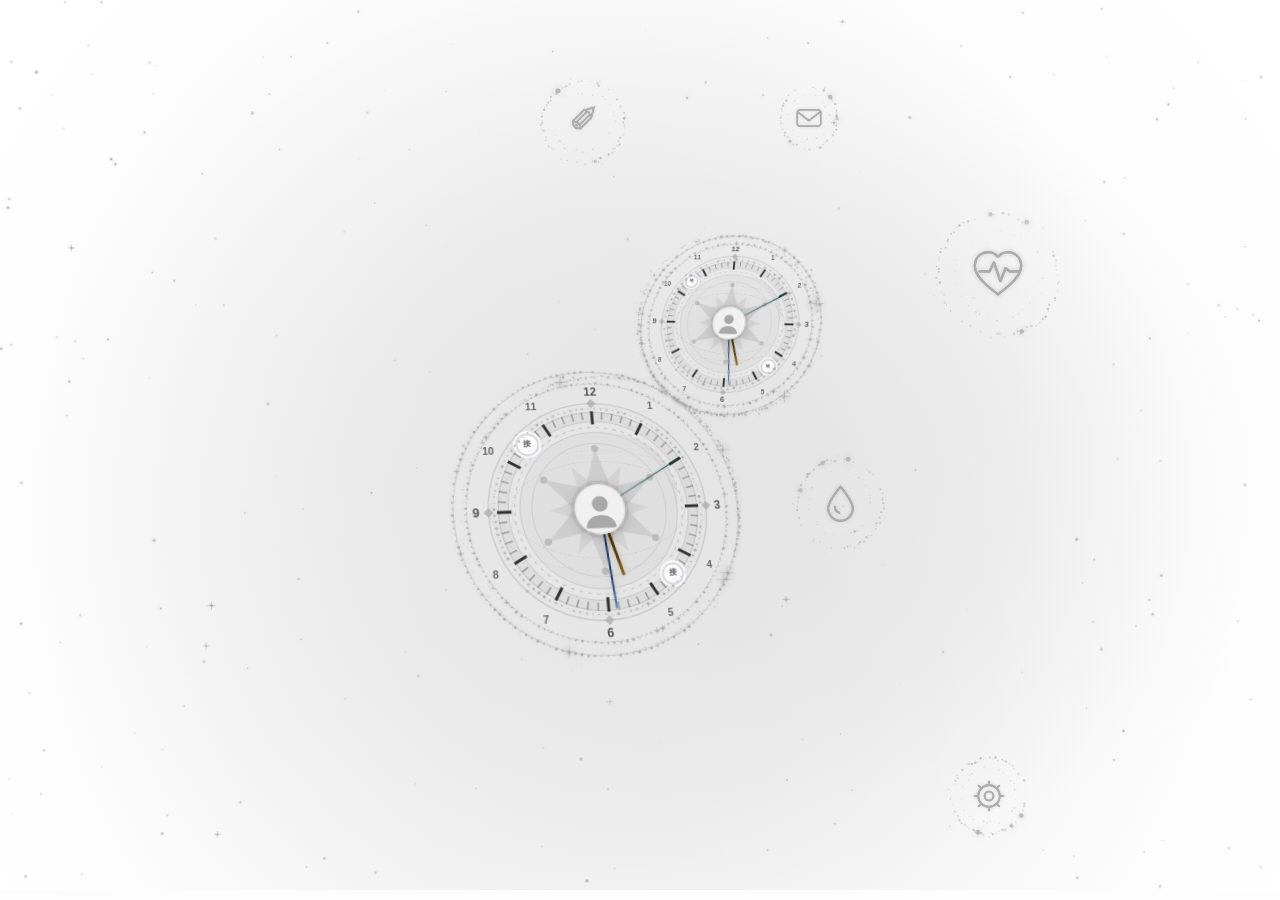
==== commit f48ac548: "Add files via upload" ====
--- a/index.html
+++ b/index.html
@@ -4,581 +4,172 @@
 <meta charset="UTF-8">
 <meta name="viewport" content="width=device-width, initial-scale=1.0, viewport-fit=cover">
 <title>雪晶</title>
+<script src="js/01-theme-boot.js"></script>
+<meta name="theme-color" content="#FFFFFF">
+<link rel="stylesheet" href="css/01-firstpaint.css">
 <link rel="icon" href="data:image/svg+xml,%3Csvg%20xmlns='http%3A//www.w3.org/2000/svg'%20viewBox='0%200%2040%2040'%20fill='none'%3E%3Cg%20stroke='%238C8C8C'%20stroke-width='3.2'%20stroke-linecap='round'%20fill='none'%3E%3Cline%20x1='20'%20y1='20'%20x2='36.6'%20y2='20'/%3E%3Cline%20x1='20'%20y1='20'%20x2='28.3'%20y2='34.4'/%3E%3Cline%20x1='20'%20y1='20'%20x2='11.7'%20y2='34.4'/%3E%3Cline%20x1='20'%20y1='20'%20x2='3.4'%20y2='20'/%3E%3Cline%20x1='20'%20y1='20'%20x2='11.7'%20y2='5.6'/%3E%3Cline%20x1='20'%20y1='20'%20x2='28.3'%20y2='5.6'/%3E%3C/g%3E%3Cg%20stroke='%23A6A6A6'%20stroke-width='2.2'%20stroke-linecap='round'%20fill='none'%3E%3Cline%20x1='26.6'%20y1='20'%20x2='29.7'%20y2='24.9'/%3E%3Cline%20x1='26.6'%20y1='20'%20x2='29.7'%20y2='15.1'/%3E%3Cline%20x1='23.3'%20y1='25.8'%20x2='20.6'%20y2='30.9'/%3E%3Cline%20x1='23.3'%20y1='25.8'%20x2='29.1'%20y2='26'/%3E%3Cline%20x1='16.7'%20y1='25.8'%20x2='10.9'%20y2='26'/%3E%3Cline%20x1='16.7'%20y1='25.8'%20x2='19.4'%20y2='30.9'/%3E%3Cline%20x1='13.4'%20y1='20'%20x2='10.3'%20y2='15.1'/%3E%3Cline%20x1='13.4'%20y1='20'%20x2='10.3'%20y2='24.9'/%3E%3Cline%20x1='16.7'%20y1='14.2'%20x2='19.4'%20y2='9.1'/%3E%3Cline%20x1='16.7'%20y1='14.2'%20x2='10.9'%20y2='14'/%3E%3Cline%20x1='23.3'%20y1='14.2'%20x2='29.1'%20y2='14'/%3E%3Cline%20x1='23.3'%20y1='14.2'%20x2='20.6'%20y2='9.1'/%3E%3C/g%3E%3Cg%20fill='%23A6A6A6'%3E%3Ccircle%20cx='36.6'%20cy='20'%20r='2'/%3E%3Ccircle%20cx='28.3'%20cy='34.4'%20r='2'/%3E%3Ccircle%20cx='11.7'%20cy='34.4'%20r='2'/%3E%3Ccircle%20cx='3.4'%20cy='20'%20r='2'/%3E%3Ccircle%20cx='11.7'%20cy='5.6'%20r='2'/%3E%3Ccircle%20cx='28.3'%20cy='5.6'%20r='2'/%3E%3C/g%3E%3Cpolygon%20points='20%2C16.2%2023.3%2C18.1%2023.3%2C21.9%2020%2C23.8%2016.7%2C21.9%2016.7%2C18.1'%20fill='%238C8C8C'/%3E%3C/svg%3E">
 
-<link rel="stylesheet" href="css/01-theme-vars.css">
-<link rel="stylesheet" href="css/02-layout.css">
-<link rel="stylesheet" href="css/03-home-components.css">
-<link rel="stylesheet" href="css/04-responsive.css">
-<link rel="stylesheet" href="css/05-theme-system.css">
-<link rel="stylesheet" href="css/06-home-iter-overlay.css">
-<link rel="stylesheet" href="css/07-chat.css">
-<link rel="stylesheet" href="css/08-settings-overlay.css">
-<link rel="stylesheet" href="css/09-components-overlay.css">
-<link rel="stylesheet" href="css/10-account-settings.css">
-<link rel="stylesheet" href="css/11-subpages-size.css">
-<link rel="stylesheet" href="css/12-chat-bar-final.css">
-<link rel="stylesheet" href="css/13-mtx.css">
-<link rel="stylesheet" href="css/14-ve-engine.css">
-<link rel="stylesheet" href="css/15-echo.css">
-<!-- 首帧主题引导：head 阶段同步恢复主题色板，杜绝首帧闪默认主题（FOUC） -->
-<script src="js/00b-theme-core.js"></script>
-<script>
-  (function () {
-    if (window.__xjThemeBoot) {
-      try { window.__xjThemeBoot(document.documentElement); } catch (e) { /* 走 CSS 兜底 */ }
-    }
-  })();
-</script>
+<link rel="stylesheet" href="css/02-base.css">
+<link rel="stylesheet" href="css/03-shell-chat.css">
+<link rel="stylesheet" href="css/04-theme-settings.css">
+<link rel="stylesheet" href="css/05-chat-home-skin.css">
+<link rel="stylesheet" href="css/06-misc-dark.css">
+<link rel="stylesheet" href="css/07-home-moon.css">
+<script src="js/02-head-theme.js"></script>
+<!-- [2026-11-04 需求] 全局统一：各界面顶栏返回键与「聊天界面」返回键完全一致（位置/尺寸/样式）；通话缩略气泡层级兜底 -->
+<link rel="stylesheet" href="css/08-ui-backbtn-autoreply.css">
+
 </head>
-
 <body>
 
-<!-- ===== 手机壳容器：448px 竖屏居中 ===== -->
 <div class="phone" data-page="home">
-
-  <!-- v30：网站背景自定义图片层（本机永久保存，可在「外观设置 · 网站背景」上传 / 调不透明度 / 清除） -->
-  <div class="bg-photo" id="bgPhoto" data-on="0" aria-hidden="true"></div>
-
-  <!-- ===== 0. 顶部装饰：白色流动波浪卡（投影在波浪线上沿外侧） ===== -->
-  <div class="wave-card" aria-hidden="true">
-
-    <!-- ===== 0a. 牛仔纹理层（v93） =====
-         首页专属：叠在壁纸（.bg-photo）上层、海浪卡片（白浪块 .wave-body）下层。
-         作为 .wave-card 的子元素 —— 不受容器 backdrop-filter 影响（子元素渲染于磨砂之上），
-         z-index:0 沉在雪花（同样 z-index:0、DOM 靠后）之下，不会遮挡雪花；
-         顶部实心、到页面中间渐变消失（mask 渐变），大小 / 不透明度由外观设置 → 牛仔纹理调节。 -->
-    <div class="denim-texture" data-kind="denim" aria-hidden="true"></div>
-
-    <!-- ===== 底层：实心六向雪花（.wave-crystal-hero，z-index:0） =====
-         造型：六向雪花❄️ —— 六道主晶枝以 60° 均匀放射，每道两侧各长 3 对斜出小枝，
-               六枝末梢收圆点，中心用六棱核收束；整体加粗做实心处理（对齐参考图的实心雪花）；
-               源码保留占位绿 #43A047 / #66BB6A：由 appearance.css 属性选择器覆盖为主题色
-               （默认灰色主题下主枝/小枝/中心核=#8C8C8C、末梢圆点=#A6A6A6，跟随主题切换）；
-         尺寸：本次调整后为 72px × 72px（再放大一点），viewBox 仍为 0 0 40 40，整体等比缩放；
-         位置：水平方向仍居中于下弧弧底（x≈356 / 448 → 79.5%），垂直方向 top 由 12px 改为 6px，
-               并整体旋转 20°；
-         层级：.wave-card 的首个子元素，z-index:0 —— 沉在白浪块（z-index:2）之下 -->
-    <svg class="wave-crystal-hero" viewBox="0 0 40 40" fill="none" aria-hidden="true">
-      <!-- 六道主臂：以中心 (20,20) 为原点每 60° 一道，圆头加粗实心线 —— 雪花的六向主晶枝 -->
-      <g stroke="#8C8C8C" stroke-width="3.2" stroke-linecap="round" fill="none">
-        <line x1="20" y1="20" x2="36.6" y2="20"/>
-        <line x1="20" y1="20" x2="28.3" y2="34.4"/>
-        <line x1="20" y1="20" x2="11.7" y2="34.4"/>
-        <line x1="20" y1="20" x2="3.4" y2="20"/>
-        <line x1="20" y1="20" x2="11.7" y2="5.6"/>
-        <line x1="20" y1="20" x2="28.3" y2="5.6"/>
-      </g>
-      <!-- 枝杈：每道主臂两侧各 3 对斜出小枝（沿臂 ±58°），愈近尖端愈短，还原雪花❄️的分叉 -->
-      <g stroke="#8C8C8C" stroke-width="2.2" stroke-linecap="round" fill="none">
-        <line x1="26.6" y1="20" x2="29.7" y2="24.9"/>
-        <line x1="26.6" y1="20" x2="29.7" y2="15.1"/>
-        <line x1="30.6" y1="20" x2="32.8" y2="23.5"/>
-        <line x1="30.6" y1="20" x2="32.8" y2="16.5"/>
-        <line x1="34.3" y1="20" x2="35.6" y2="22.1"/>
-        <line x1="34.3" y1="20" x2="35.6" y2="17.9"/>
-        <line x1="23.3" y1="25.8" x2="20.6" y2="30.9"/>
-        <line x1="23.3" y1="25.8" x2="29.1" y2="26"/>
-        <line x1="25.3" y1="29.2" x2="23.4" y2="32.8"/>
-        <line x1="25.3" y1="29.2" x2="29.4" y2="29.3"/>
-        <line x1="27.1" y1="32.4" x2="26" y2="34.6"/>
-        <line x1="27.1" y1="32.4" x2="29.6" y2="32.5"/>
-        <line x1="16.7" y1="25.8" x2="10.9" y2="26"/>
-        <line x1="16.7" y1="25.8" x2="19.4" y2="30.9"/>
-        <line x1="14.7" y1="29.2" x2="10.6" y2="29.3"/>
-        <line x1="14.7" y1="29.2" x2="16.6" y2="32.8"/>
-        <line x1="12.9" y1="32.4" x2="10.4" y2="32.5"/>
-        <line x1="12.9" y1="32.4" x2="14" y2="34.6"/>
-        <line x1="13.4" y1="20" x2="10.3" y2="15.1"/>
-        <line x1="13.4" y1="20" x2="10.3" y2="24.9"/>
-        <line x1="9.4" y1="20" x2="7.2" y2="16.5"/>
-        <line x1="9.4" y1="20" x2="7.2" y2="23.5"/>
-        <line x1="5.7" y1="20" x2="4.4" y2="17.9"/>
-        <line x1="5.7" y1="20" x2="4.4" y2="22.1"/>
-        <line x1="16.7" y1="14.2" x2="19.4" y2="9.1"/>
-        <line x1="16.7" y1="14.2" x2="10.9" y2="14"/>
-        <line x1="14.7" y1="10.8" x2="16.6" y2="7.2"/>
-        <line x1="14.7" y1="10.8" x2="10.6" y2="10.7"/>
-        <line x1="12.9" y1="7.6" x2="14" y2="5.4"/>
-        <line x1="12.9" y1="7.6" x2="10.4" y2="7.5"/>
-        <line x1="23.3" y1="14.2" x2="29.1" y2="14"/>
-        <line x1="23.3" y1="14.2" x2="20.6" y2="9.1"/>
-        <line x1="25.3" y1="10.8" x2="29.4" y2="10.7"/>
-        <line x1="25.3" y1="10.8" x2="23.4" y2="7.2"/>
-        <line x1="27.1" y1="7.6" x2="29.6" y2="7.5"/>
-        <line x1="27.1" y1="7.6" x2="26" y2="5.4"/>
-      </g>
-      <!-- 六枝末梢圆点：改为绿色，与主晶枝一同构成圆润实心的枝端 -->
-      <g fill="#A6A6A6">
-        <circle cx="36.6" cy="20" r="2"/>
-        <circle cx="28.3" cy="34.4" r="2"/>
-        <circle cx="11.7" cy="34.4" r="2"/>
-        <circle cx="3.4" cy="20" r="2"/>
-        <circle cx="11.7" cy="5.6" r="2"/>
-        <circle cx="28.3" cy="5.6" r="2"/>
-      </g>
-      <!-- 中心六棱核：实心灰六边形收束六道主臂的根部 -->
-      <polygon points="20,16.2 23.3,18.1 23.3,21.9 20,23.8 16.7,21.9 16.7,18.1"
-               fill="#8C8C8C"/>
-    </svg>
-
-    <svg class="wave-body" viewBox="0 0 448 3000" preserveAspectRatio="none">
-      <defs>
-        <!-- 只裁剪到「波浪线以上」的区域：投影只落在波浪线上沿外侧，不侵入卡片内部 -->
-        <clipPath id="waveAboveClip">
-          <path d="M0 0 L448 0 L448 48 C 448 38.06, 431.88 30, 396 30 C 383 30, 369 40, 356 40 C 343 40, 329 30, 316 30 L 36 30 C 16.12 30, 0 38.06, 0 48 Z"/>
-        </clipPath>
-        <!-- 波浪线投影：同一条曲线做高斯模糊，形成贴着曲线走向的柔和阴影
-             配色 = 网站浅绿 #A5D6A7（--leaf），90% 不透明度；模糊半径 7 让光晕充分扩散、晕染自然 -->
-        <filter id="waveLineShadow" x="-20%" y="-400%" width="140%" height="900%">
-          <feGaussianBlur stdDeviation="7"/>
-        </filter>
-      </defs>
-      <!-- 白色海浪块：从波浪线向下填充到卡片主体 -->
-      <!-- v10 接缝修正：卡面白色不再由 .wave-card-body 另铺一层，而是由本路径一路填到 viewBox 底部。
-           原来两层白（波浪块 + 卡面层）颜色完全相同，接缝只因亚像素断差发亮 → 现在同一绘制层连续铺完，缝隙从根上消失。 -->
-      <path d="M0 48 C 0 38.06, 16.12 30, 36 30 L 316 30 C 329 30, 343 40, 356 40 C 369 40, 383 30, 396 30 C 431.88 30, 448 38.06, 448 48 L 448 3000 L 0 3000 Z" class="wave-fill-block"/>
-      <!-- 投影层：与波浪线完全一致的曲线，整体上移 3px 并模糊，
-           紧贴曲线上沿（卡片外侧）铺一层网站浅灰 #E8E8E8 的 90% 柔光 -->
-      <g clip-path="url(#waveAboveClip)">
-        <path d="M0 48 C 0 38.06, 16.12 30, 36 30 L 316 30 C 329 30, 343 40, 356 40 C 369 40, 383 30, 396 30 C 431.88 30, 448 38.06, 448 48"
-              class="wave-glow-line" fill="none" stroke-width="6"
-              filter="url(#waveLineShadow)" transform="translate(0,-3)"/>
-      </g>
-    </svg>
-
-    <!-- ===== 0b. 波浪卡装饰层 =====
-         v88：顶栏水晶簇 / 星点 / 碎片装饰已按需求全部移除；v91 首页背景颗粒层已于 2026-10-19 移除。 -->
-  </div>
-
-  <!-- ===== 1. 顶部空状态栏：v15 已删除（原来只是一条 48px 的空白白条） ===== -->
-
-  <!-- ===== 1b. 首页（默认激活页） ===== -->
+    <!-- 顶部预留状态栏空位：与各页顶栏（page-head）同色，仅占位不渲染模拟内容 -->
+  <div class="status-bar" id="statusBar" aria-hidden="true"></div>
+
   <section class="page is-active" data-page="home">
 
-  <!-- ===== 2. 用户信息区（双头像可上传 + 中间柔和虚线 + 每日格言） ===== -->
-  <header class="user-head">
-    <!-- v23：双头像改为「重叠圆环」样式（右侧头像压在左侧之上 · 白色描边环），
-         右侧为可点击修改的「时间相隔 + 大数字 + 小单位」 -->
-    <!-- v83：顶部组件条 —— 头像组件 / 时间维度组件 / 链接状态组件；
-         居中按顺序从左到右展示 · 最多三个 · 大小自适应；
-         启停 / 顺序 / 链接文案在「设置 → 美化设置 → 顶部组件」里配置，记忆在本机浏览器 -->
-    <div class="avatar-row head-comps" id="headComps">
-      <div class="head-comp" data-top-comp="avatar">
-      <div class="avatar-col">
-        <div class="avatar-stack">
-          <!-- 左头像：单击上传（本机永久保存）· 双击删除 -->
-          <div class="user-avatar-wrap">
-            <div class="user-avatar" data-slot="avatar-0" role="button" tabindex="0" aria-label="单击上传头像，双击删除">
-              <svg viewBox="0 0 24 24" width="26" height="26" fill="none" stroke="currentColor" stroke-width="1.7" stroke-linecap="round" stroke-linejoin="round" aria-hidden="true">
-                <circle cx="12" cy="8.3" r="3.5"/>
-                <path d="M4.9 20.1c1.6-3.5 4.3-5.3 7.1-5.3s5.5 1.8 7.1 5.3"/>
-              </svg>
-            </div>
-          </div>
-
-          <!-- 右头像：单击上传（本机永久保存）· 双击删除（压在左头像之上） -->
-          <div class="user-avatar-wrap">
-            <div class="user-avatar" data-slot="avatar-1" role="button" tabindex="0" aria-label="单击上传头像，双击删除">
-              <svg viewBox="0 0 24 24" width="26" height="26" fill="none" stroke="currentColor" stroke-width="1.7" stroke-linecap="round" stroke-linejoin="round" aria-hidden="true">
-                <circle cx="12" cy="8.3" r="3.5"/>
-                <path d="M4.9 20.1c1.6-3.5 4.3-5.3 7.1-5.3s5.5 1.8 7.1 5.3"/>
-              </svg>
-            </div>
-          </div>
-
-        </div>
-
-        <!-- 昵称：并排一行（点击可改，本机永久保存） -->
-        <div class="avatar-names">
-          <span class="avatar-name" data-name-slot="avatar-0" role="button" tabindex="0" aria-label="点击修改昵称">点击命名</span>
-          <span class="avatar-dot" aria-hidden="true">·</span>
-          <span class="avatar-name" data-name-slot="avatar-1" role="button" tabindex="0" aria-label="点击修改昵称">点击命名</span>
-        </div>
-      </div>
-      </div><!-- /head-comp avatar -->
-
-      <div class="head-comp" data-top-comp="metric">
-      <!-- v24：右侧竖列 —— 「时间相隔」在上、「跨越纬度的爱恋」在下，
-           两行整体与左侧头像列垂直居中（点击时间可修改，本机永久保存） -->
-      <div class="avatar-side">
-        <button class="avatar-metric" id="avatarMetric" type="button" title="点击设置两地时间（24 小时制）">
-          <span class="am-label" id="avatarMetricLabel">时间相隔</span>
-          <span class="am-num" id="avatarMetricNum">28800</span>
-          <span class="am-unit" id="avatarMetricUnit">秒</span>
-        </button>
-        <span class="avatar-love">跨越纬度的爱恋</span>
-      </div>
-      </div><!-- /head-comp metric -->
-
-      <div class="head-comp" data-top-comp="link" id="headCompLink" hidden>
-        <div class="link-state" id="linkState">
-          <!-- v84：符号逐个填充进度条（实心=已激活 / 空心=未激活 · 颜色跟随主题色） -->
-          <!-- v85：状态驱动 · 符号条按状态联动实心数量（1/5 · 3/5 · 5/5），不再渲染百分比数字 -->
-          <div class="link-bar-row">
-            <span class="link-symbols" id="linkSymbols" role="img" aria-label="链接状态"></span>
-          </div>
-          <!-- v84：心电图式波形装饰线（ECG · 缓慢流动 · 主题色） -->
-          <div class="ecg-wrap" aria-hidden="true">
-            <svg class="ecg-line" viewBox="0 0 240 28" preserveAspectRatio="none">
-              <path d="M0 14 H14 L17 14 L20 6 L24 22 L28 14 H44 L47 14 L50 7 L53 21 L56 14 H68 L76 14 L79 14 L82 7 L85 21 L88 14 H96 L104 14 L107 14 L110 6 L114 22 L118 14 H120 M120 14 H134 L137 14 L140 6 L144 22 L148 14 H164 L167 14 L170 7 L173 21 L176 14 H188 L196 14 L199 14 L202 7 L205 21 L208 14 H216 L224 14 L227 14 L230 6 L234 22 L238 14 H240"/>
-            </svg>
-          </div>
-          <p class="link-desc" id="linkDesc">我们的链接，隔着星辰也稳稳相牵</p>
-        </div>
-      </div><!-- /head-comp link -->
-    </div><!-- /head-comps -->
-
-    <!-- v24：底部新增一行跨纬度短句（原「3/12 纬度」「跨次元纬度 · 我方在三维」字块已删除） -->
-    <!-- v26：短句改为「我在三维的…，你在…纬的…」，点击可分别修改三段文字（本机保存） -->
-    <p class="lat-foot" id="latFoot" role="button" tabindex="0" title="点击修改这句话">我在三维的雪里念你，你在十二纬的星河里等我</p>
-
-    <!-- v22：格言上方居中线条装饰（两端小四角星） -->
-    <div class="quote-deco" aria-hidden="true">
-      <svg class="qd-star" viewBox="0 0 12 12"><path d="M6 0C6.5 4.2 7.8 5.5 12 6 7.8 6.5 6.5 7.8 6 12 5.5 7.8 4.2 6.5 0 6 4.2 5.5 5.5 4.2 6 0Z"/></svg>
-      <span class="qd-line"></span>
-      <svg class="qd-star" viewBox="0 0 12 12"><path d="M6 0C6.5 4.2 7.8 5.5 12 6 7.8 6.5 6.5 7.8 6 12 5.5 7.8 4.2 6.5 0 6 4.2 5.5 5.5 4.2 6 0Z"/></svg>
-    </div>
-
-    <!-- 每日格言：格言库落在「字卡」页，首页每日随机取一句居中显示 -->
-    <p class="user-slogan" id="dailyQuote" role="button" tabindex="0" title="点击选择首页格言">春风十里，不如你。</p>
-  </header>
-
-  <!-- ===== 3. 横排日历（v14：去掉卡片底，只留日历；当日居中、两侧为前后日；点击查看完整月历） ===== -->
-  <div class="cal-card" id="calCard" role="button" tabindex="0" aria-label="点击查看完整日历">
-    <span class="cal-month" id="calMonth">—</span>
-    <div class="cal-week" id="calWeek"></div>
-    <!-- v15：右侧装饰 —— 与左侧「月份」等宽同内距的六向雪花，左右对称；
-         既保留「当日居中」所需的左右配重，也让整条日历不空一边 -->
-    <span class="cal-deco" aria-hidden="true">
-      <svg viewBox="0 0 24 24" width="13" height="13" fill="none" stroke="currentColor" stroke-width="1.6" stroke-linecap="round">
-        <path d="M12 2.6v18.8M3.86 7.3l16.28 9.4M20.14 7.3 3.86 16.7"/>
-        <path d="M12 6.5l2.05 2.05M12 6.5 9.95 8.55M12 17.5l2.05-2.05M12 17.5l-2.05-2.05" stroke-width="1.25"/>
-      </svg>
-    </span>
-    <!-- v20：底部一条 —— 农历 + 本月进度（已度过实线 / 未度过虚线） -->
-    <div class="cal-foot">
-      <span class="cal-lunar" id="calLunar">—</span>
-      <span class="cal-prog" id="calProg" aria-hidden="true"><span class="cal-prog-fill" id="calProgFill"></span></span>
-      <span class="cal-prog-txt" id="calProgTxt">—</span>
-    </div>
-  </div>
-
-  <!-- ===== 4. 首页组件位（v40）：相册卡片流 / 相册卡片 / 纪念日 / 飞机票 / 天气 / 渐变海报
-       区域尺寸 = 相册卡片流自身高度（--tri-h + 8 + 14 的上下内距），换组件不改首页版式高度；
-       用哪个组件在「设置 → 美化设置 → 组件样式」里选，选择记忆在本机浏览器 ===== -->
-  <div class="home-comp" id="homeComp" data-comp="ticket">
-
-  <!-- ===== 4. 三格相框：点击上传图片（保留原圆角；内部图标文字已删除） ===== -->
-  <div class="tri-grid" id="frameFlow" aria-label="相框卡片流，左右滑动切换">
-    <article class="tri-card">
-      <div class="tri-cover cover-a" data-slot="frame-0" role="button" tabindex="0" aria-label="单击上传图片，双击删除">
-      <span class="tri-plus" aria-hidden="true">
-        <svg viewBox="0 0 24 24" width="18" height="18" fill="none" stroke="currentColor" stroke-width="1.8" stroke-linecap="round"><path d="M12 6.4v11.2M6.4 12h11.2"/></svg>
-      </span>
-      </div>
-    </article>
-
-    <article class="tri-card">
-      <div class="tri-cover cover-b" data-slot="frame-1" role="button" tabindex="0" aria-label="单击上传图片，双击删除">
-      <span class="tri-plus" aria-hidden="true">
-        <svg viewBox="0 0 24 24" width="18" height="18" fill="none" stroke="currentColor" stroke-width="1.8" stroke-linecap="round"><path d="M12 6.4v11.2M6.4 12h11.2"/></svg>
-      </span>
-      </div>
-    </article>
-
-    <article class="tri-card">
-      <div class="tri-cover cover-c" data-slot="frame-2" role="button" tabindex="0" aria-label="单击上传图片，双击删除">
-      <span class="tri-plus" aria-hidden="true">
-        <svg viewBox="0 0 24 24" width="18" height="18" fill="none" stroke="currentColor" stroke-width="1.8" stroke-linecap="round"><path d="M12 6.4v11.2M6.4 12h11.2"/></svg>
-      </span>
-      </div>
-    </article>
-
-    <article class="tri-card">
-      <div class="tri-cover cover-d" data-slot="frame-3" role="button" tabindex="0" aria-label="单击上传图片，双击删除">
-      <span class="tri-plus" aria-hidden="true">
-        <svg viewBox="0 0 24 24" width="18" height="18" fill="none" stroke="currentColor" stroke-width="1.8" stroke-linecap="round"><path d="M12 6.4v11.2M6.4 12h11.2"/></svg>
-      </span>
-      </div>
-    </article>
-
-    <article class="tri-card">
-      <div class="tri-cover cover-e" data-slot="frame-4" role="button" tabindex="0" aria-label="单击上传图片，双击删除">
-      <span class="tri-plus" aria-hidden="true">
-        <svg viewBox="0 0 24 24" width="18" height="18" fill="none" stroke="currentColor" stroke-width="1.8" stroke-linecap="round"><path d="M12 6.4v11.2M6.4 12h11.2"/></svg>
-      </span>
-      </div>
-    </article>
-  </div>
-
-  <!-- ② 相册卡片（四格照片 + 右侧竖排条形码 · 单击上传 / 双击删除） -->
-  <div class="hc-slot" id="hcAlbum" hidden>
-    <div class="hc-card hc-album">
-      <div class="hc-album-grid">
-        <div class="hc-album-cell" data-slot="album-0" role="button" tabindex="0" aria-label="单击上传图片，双击删除"><span class="hc-album-plus" aria-hidden="true"><svg viewBox="0 0 24 24" fill="none" stroke="currentColor" stroke-width="1.8" stroke-linecap="round"><path d="M12 6.6v10.8M6.6 12h10.8"/></svg><i>上传</i></span></div>
-        <div class="hc-album-cell" data-slot="album-1" role="button" tabindex="0" aria-label="单击上传图片，双击删除"><span class="hc-album-plus" aria-hidden="true"><svg viewBox="0 0 24 24" fill="none" stroke="currentColor" stroke-width="1.8" stroke-linecap="round"><path d="M12 6.6v10.8M6.6 12h10.8"/></svg><i>上传</i></span></div>
-        <div class="hc-album-cell" data-slot="album-2" role="button" tabindex="0" aria-label="单击上传图片，双击删除"><span class="hc-album-plus" aria-hidden="true"><svg viewBox="0 0 24 24" fill="none" stroke="currentColor" stroke-width="1.8" stroke-linecap="round"><path d="M12 6.6v10.8M6.6 12h10.8"/></svg><i>上传</i></span></div>
-        <div class="hc-album-cell" data-slot="album-3" role="button" tabindex="0" aria-label="单击上传图片，双击删除"><span class="hc-album-plus" aria-hidden="true"><svg viewBox="0 0 24 24" fill="none" stroke="currentColor" stroke-width="1.8" stroke-linecap="round"><path d="M12 6.6v10.8M6.6 12h10.8"/></svg><i>上传</i></span></div>
-      </div>
-      <div class="hc-album-stub" aria-hidden="true">
-        <span class="hc-album-bars"></span>
-        <span class="hc-album-no">520</span>
-      </div>
-    </div>
-  </div>
-
-  <!-- ④ 飞机票（登机牌式 · 跨纬度专线） -->
-  <div class="hc-slot" id="hcTicket" hidden>
-    <div class="hc-card hc-ticket">
-      <div class="hc-bg" data-slot="bg-ticket" aria-hidden="true"></div>
-      <div class="hc-tk-main">
-        <div class="hc-tk-top">
-          <span class="hc-tk-brand">SNOWCRYSTAL AIR</span>
-          <span class="hc-tk-cls">跨纬度 · 头等舱</span>
-        </div>
-        <div class="hc-tk-route">
-          <div class="hc-tk-port">
-            <button class="hc-tk-code" type="button" data-tk="from" aria-label="点击修改出发地纬度"><span id="tkFrom">22°N</span></button>
-            <span class="hc-tk-city">我的城</span>
-          </div>
-          <div class="hc-tk-mid" aria-hidden="true">
-            <span class="hc-tk-dash"></span>
-            <svg viewBox="0 0 24 24" fill="none" stroke="currentColor" stroke-width="1.6" stroke-linecap="round" stroke-linejoin="round"><path d="M3.6 13.4l16.8-7.2-4.6 9-4 .6-2.6 3.4-.6-3.6z"/></svg>
-            <button class="hc-tk-fly" type="button" data-tk="fly" aria-label="点击修改航班编号"><span id="tkFly">FLY 1314</span></button>
-          </div>
-          <div class="hc-tk-port">
-            <button class="hc-tk-code" type="button" data-tk="to" aria-label="点击修改目的地纬度"><span id="tkTo">39°N</span></button>
-            <span class="hc-tk-city">你的城</span>
-          </div>
-        </div>
-        <div class="hc-tk-grid">
-          <span class="hc-tk-cell"><i>日期</i><b>每一天</b></span>
-          <span class="hc-tk-cell"><i>登机</i><b>想你即刻</b></span>
-          <span class="hc-tk-cell"><i>座位</i><b>1A</b></span>
-          <span class="hc-tk-cell"><i>登机口</i><b id="tkDoor">心之所向</b></span>
-        </div>
-        <p class="hc-tk-foot">跨纬度爱恋 · 无论多远，我都会飞向你</p>
-      </div>
-      <div class="hc-tk-stub" aria-hidden="true"><span class="hc-tk-bars"></span></div>
-    </div>
-  </div>
-
-  <!-- ⑤ 天气（我这边：点城市名填城市、自动取实况；你那边：点哪改哪） -->
-  <div class="hc-slot" id="hcWeather" hidden>
-    <div class="hc-card hc-weather">
-      <div class="hc-bg" data-slot="bg-weather" aria-hidden="true"></div>
-      <div class="wx-side wx-mine">
-        <div class="wx-line">
-          <span class="wx-role">我这边</span>
-          <button class="wx-city" type="button" data-wx="mineCity" aria-label="修改我所在的城市"><span id="wxMyCity">长沙</span></button>
-          <span class="wx-ico" id="wxMyIco" aria-hidden="true"></span>
-          <span class="wx-temp"><b id="wxMyTemp">--</b><i>°</i></span>
-          <span class="wx-cond" id="wxMyCond">正在读取…</span>
-        </div>
-        <span class="wx-meta" id="wxMyMeta"></span>
-        <p class="wx-poem" id="wxMyPoem">正在向天空问一句你那边</p>
-      </div>
-      <div class="wx-mid-col" aria-hidden="true">
-        <span class="wx-mid-line"></span>
-        <svg class="wx-heart" viewBox="0 0 24 24" fill="currentColor"><path d="M12 20.4l-1.3-1.2C6 15.1 3.2 12.6 3.2 9.3 3.2 6.6 5.3 4.6 8 4.6c1.5 0 3 .7 4 1.9 1-1.2 2.5-1.9 4-1.9 2.7 0 4.8 2 4.8 4.7 0 3.3-2.8 5.8-7.5 9.9z"/></svg>
-        <span class="wx-mid-line"></span>
-      </div>
-      <div class="wx-side wx-yours">
-        <div class="wx-line">
-          <span class="wx-role">你那边</span>
-          <button class="wx-city" type="button" data-wx="yCity" aria-label="修改 TA 所在的城市"><span id="wxYourCity">北京</span></button>
-          <span class="wx-ico" id="wxYourIco" aria-hidden="true"></span>
-          <button class="wx-temp" type="button" data-wx="yTemp" aria-label="修改 TA 那边的温度"><b id="wxYourTemp">18</b><i>°</i></button>
-          <button class="wx-cond" type="button" data-wx="yCond" aria-label="修改 TA 那边的天气"><span id="wxYourCond">晴</span></button>
-        </div>
-        <span class="wx-meta" id="wxYourMeta" data-wx="yMeta" role="button" tabindex="0" aria-label="写一行小字给 TA">今天 18° / 8° · 微风</span>
-        <p class="wx-poem" id="wxYourPoem" aria-live="polite">正在看 TA 那边的天色</p>
-      </div>
-    </div>
-  </div>
-
-  <!-- ⑥ 纪念日（三个日子 · 点击可改 · 点背景可换图） -->
-  <div class="hc-slot" id="hcAnniv" hidden>
-    <div class="hc-card hc-anniv">
-      <div class="hc-bg" data-slot="bg-anniv" aria-hidden="true"></div>
-      <div class="an-grid">
-        <button class="an-cell" type="button" data-an="mine" aria-label="修改我方生日">
-          <span class="an-label">我方生日</span>
-          <b class="an-date" id="anMineDate">--</b>
-          <span class="an-sub" id="anMineSub">点一下写下日期</span>
-        </button>
-        <button class="an-cell" type="button" data-an="together" aria-label="修改在一起纪念日">
-          <span class="an-label">在一起</span>
-          <b class="an-date" id="anTogDate">--</b>
-          <span class="an-sub" id="anTogSub">点一下写下日期</span>
-        </button>
-        <button class="an-cell" type="button" data-an="you" aria-label="修改对方生日">
-          <span class="an-label">对方生日</span>
-          <b class="an-date" id="anYouDate">--</b>
-          <span class="an-sub" id="anYouSub">点一下写下日期</span>
-        </button>
-      </div>
-      <p class="an-foot">点一下任意一项，写下只属于你们的日子</p>
-    </div>
-  </div>
-
-  <!-- ⑦ 渐变海报（整张图片上传 · 单击上传 / 双击删除） -->
-  <div class="hc-slot" id="hcPoster" hidden>
-    <div class="hc-card hc-poster" data-slot="hc-poster" role="button" tabindex="0" aria-label="单击上传整张海报，双击删除">
-      <span class="hc-poster-hint" aria-hidden="true">
-        <svg viewBox="0 0 24 24" fill="none" stroke="currentColor" stroke-width="1.6" stroke-linejoin="round"><rect x="3" y="5" width="18" height="14" rx="2.6"/><path d="M3.6 16.4l5-4.6 3.2 2.9 3.5-4.2 5.1 5.5"/></svg>
-        <i>点击上传一张海报</i>
-      </span>
-    </div>
-  </div>
-
-  </div><!-- /home-comp -->
-
-  <!-- ===== 5. 一整横排文字按键切换（v21：替代原水晶装饰带） ===== -->
-  <div class="tab-strip" role="tablist" aria-label="功能切换">
-    <button class="tab-item is-active" type="button" role="tab" data-tab="chat" aria-selected="true" onclick="SnowCrystal.switchTab('chat')">朝暮絮语</button>
-    <button class="tab-item" type="button" role="tab" data-tab="dream" aria-selected="false" onclick="SnowCrystal.switchTab('dream')">梦境呢喃</button>
-    <button class="tab-item" type="button" role="tab" data-tab="star" aria-selected="false" onclick="SnowCrystal.switchTab('star')">星河来信</button>
-    <button class="tab-item" type="button" role="tab" data-tab="moon" aria-selected="false" onclick="SnowCrystal.switchTab('moon')">月汐笺语</button>
-  </div>
-
-  <!-- ===== 6. 按键对应的功能列表（v21）：点击上方按键切换，卡片不透明度与全站卡片一致 ===== -->
-  <div class="tab-panels" id="tabPanels">
-
-    <!-- ① 朝暮絮语 -->
-    <div class="tab-panel is-active" data-panel="chat" role="tabpanel">
-      <article class="fn-card" role="listitem" onclick="SnowCrystal.openChatList()">
-        <span class="fn-ico"><svg viewBox="0 0 24 24" width="18" height="18" fill="currentColor"><path d="M4.6 4.8h14.8a2.4 2.4 0 0 1 2.4 2.4v7.6a2.4 2.4 0 0 1-2.4 2.4h-6.2L8 21.2v-4H4.6a2.4 2.4 0 0 1-2.4-2.4V7.2a2.4 2.4 0 0 1 2.4-2.4z"/></svg></span>
-        <span class="fn-main">
-          <strong class="fn-title">今日絮语</strong>
-          <span class="fn-desc">和你说说今天的心情</span>
-        </span>
-        <span class="fn-arrow">›</span>
-      </article>
-      <article class="fn-card" role="listitem" onclick="SnowCrystal.openEcho()">
-        <span class="fn-ico"><svg viewBox="0 0 24 24" width="18" height="18"><circle cx="12" cy="12" r="8.4" fill="none" stroke="currentColor" stroke-width="1.7"/><path d="M12 7.2v5.2l3.6 2.1" fill="none" stroke="currentColor" stroke-width="1.7" stroke-linecap="round"/></svg></span>
-        <span class="fn-main">
-          <strong class="fn-title">昨日回响</strong>
-          <span class="fn-desc">翻看昨天留下的只言片语</span>
-        </span>
-        <span class="fn-arrow">›</span>
-      </article>
-      <article class="fn-card" role="listitem" onclick="SnowCrystal.openJingJie()">
-        <span class="fn-ico"><svg viewBox="0 0 24 24" width="18" height="18" fill="currentColor"><path d="M12 2.6 13.8 8l5.4 1.8-5.4 1.8L12 17.2l-1.8-5.6L4.8 9.8 10.2 8 12 2.6z"/><circle cx="18.6" cy="17.4" r="1.6"/><circle cx="5.2" cy="18.2" r="1.1"/></svg></span>
-        <span class="fn-main">
-          <strong class="fn-title">镜界心语</strong>
-          <span class="fn-desc">穿越镜界，照见此刻心语</span>
-        </span>
-        <span class="fn-arrow">›</span>
-      </article>
-    </div>
-
-    <!-- ② 梦境呢喃 -->
-    <div class="tab-panel" data-panel="dream" role="tabpanel">
-      <article class="fn-card" role="listitem" onclick="SnowCrystal.placeholder('记录梦境')">
-        <span class="fn-ico"><svg viewBox="0 0 24 24" width="18" height="18" fill="currentColor"><path d="M20.4 14.6A8.6 8.6 0 0 1 9.4 3.6a8.6 8.6 0 1 0 11 11z"/></svg></span>
-        <span class="fn-main">
-          <strong class="fn-title">记录梦境</strong>
-          <span class="fn-desc">醒来第一件事，先写下那个梦</span>
-        </span>
-        <span class="fn-arrow">›</span>
-      </article>
-      <article class="fn-card" role="listitem" onclick="SnowCrystal.placeholder('解梦札记')">
-        <span class="fn-ico"><svg viewBox="0 0 24 24" width="18" height="18" fill="currentColor"><path d="M5.2 4.4h4.2a2.6 2.6 0 0 1 2.6 2.6v12a2.2 2.2 0 0 0-2.2-2.2H5.2z"/><path d="M18.8 4.4h-4.2a2.6 2.6 0 0 0-2.6 2.6v12a2.2 2.2 0 0 1 2.2-2.2h4.6z"/></svg></span>
-        <span class="fn-main">
-          <strong class="fn-title">解梦札记</strong>
-          <span class="fn-desc">看看梦在悄悄说些什么</span>
-        </span>
-        <span class="fn-arrow">›</span>
-      </article>
-      <article class="fn-card" role="listitem" onclick="SnowCrystal.placeholder('梦境星图')">
-        <span class="fn-ico"><svg viewBox="0 0 24 24" width="18" height="18" fill="currentColor"><path d="M12 2.8l2.3 5.7 6 .9-4.4 4.2 1.1 6.1L12 16.6l-5 3.1 1.1-6.1L3.7 9.4l6-.9z"/></svg></span>
-        <span class="fn-main">
-          <strong class="fn-title">梦境星图</strong>
-          <span class="fn-desc">把做过的梦连成一片夜空</span>
-        </span>
-        <span class="fn-arrow">›</span>
-      </article>
-    </div>
-
-    <!-- ③ 星河来信 -->
-    <div class="tab-panel" data-panel="star" role="tabpanel">
-      <article class="fn-card" role="listitem" onclick="SnowCrystal.placeholder('写一封信')">
-        <span class="fn-ico"><svg viewBox="0 0 24 24" width="18" height="18" fill="currentColor" fill-rule="evenodd"><path d="M3.6 6.4h16.8a1.8 1.8 0 0 1 1.8 1.8v7.6a1.8 1.8 0 0 1-1.8 1.8H3.6a1.8 1.8 0 0 1-1.8-1.8V8.2a1.8 1.8 0 0 1 1.8-1.8zm.7 1.8 7.7 5.2 7.7-5.2z"/></svg></span>
-        <span class="fn-main">
-          <strong class="fn-title">写一封信</strong>
-          <span class="fn-desc">寄给未来的自己，或某个人</span>
-        </span>
-        <span class="fn-arrow">›</span>
-      </article>
-      <article class="fn-card" role="listitem" onclick="SnowCrystal.placeholder('我的信箱')">
-        <span class="fn-ico"><svg viewBox="0 0 24 24" width="18" height="18" fill="currentColor" fill-rule="evenodd"><path d="M6.4 3.4h11.2a3 3 0 0 1 3 3v11.2a3 3 0 0 1-3 3H6.4a3 3 0 0 1-3-3V6.4a3 3 0 0 1 3-3zm1.6 4.8h8a1 1 0 0 1 0 2H8a1 1 0 0 1 0-2zm0 3.6h8a1 1 0 0 1 0 2H8a1 1 0 0 1 0-2zm0 3.6h4.8a1 1 0 0 1 0 2H8a1 1 0 0 1 0-2z"/></svg></span>
-        <span class="fn-main">
-          <strong class="fn-title">我的信箱</strong>
-          <span class="fn-desc">拆开那些按时抵达的信</span>
-        </span>
-        <span class="fn-arrow">›</span>
-      </article>
-      <article class="fn-card" role="listitem" onclick="SnowCrystal.placeholder('星河邮戳')">
-        <span class="fn-ico"><svg viewBox="0 0 24 24" width="18" height="18" fill="currentColor"><path d="M12 3.2c.6 3.6 1.9 5 5.6 5.6-3.7.6-5 2-5.6 5.6-.6-3.6-1.9-5-5.6-5.6 3.7-.6 5-2 5.6-5.6z"/><path d="M18.2 15.2c.3 1.7.9 2.4 2.6 2.7-1.7.3-2.3 1-2.6 2.7-.3-1.7-.9-2.4-2.6-2.7 1.7-.3 2.3-1 2.6-2.7z"/></svg></span>
-        <span class="fn-main">
-          <strong class="fn-title">星河邮戳</strong>
-          <span class="fn-desc">每一封信的落款与日期</span>
-        </span>
-        <span class="fn-arrow">›</span>
-      </article>
-    </div>
-
-        <!-- ④ 月汐笺语（原「月经记录」，更文艺的叫法）：周期追踪头部 + 今日主功能区 + 三条功能卡（周期显示/温馨提醒/周期统计） -->
-    <div class="tab-panel" data-panel="moon" role="tabpanel">
-      <article class="fn-card" role="listitem" onclick="SnowCrystal.moonOpen('stats')">
-        <span class="fn-ico"><svg viewBox="0 0 24 24" width="18" height="18" fill="currentColor" aria-hidden="true"><path d="M6.5 3h11A2.5 2.5 0 0 1 20 5.5v13a2.5 2.5 0 0 1-2.5 2.5h-11A2.5 2.5 0 0 1 4 18.5v-13A2.5 2.5 0 0 1 6.5 3zm0 2a.5.5 0 0 0-.5.5v13a.5.5 0 0 0 .5.5h11a.5.5 0 0 0 .5-.5v-13a.5.5 0 0 0-.5-.5h-11zm3.5 4h4v1.6h-4V9zm0 3h4v1.6h-4V12zm0 3h4v1.6h-4V15zm-2.2-6a1 1 0 1 1 0 2 1 1 0 1 1 0-2zm0 3a1 1 0 1 1 0 2 1 1 0 1 1 0-2zm0 3a1 1 0 1 1 0 2 1 1 0 1 1 0-2z"/></svg></span>
-        <span class="fn-main">
-          <strong class="fn-title">月经记录</strong>
-          <span class="fn-desc">经期日历记录 · 平均周期统计</span>
-        </span>
-        <span class="fn-arrow">›</span>
-      </article>
-      <article class="fn-card" role="listitem" onclick="SnowCrystal.moonOpen('cycle')">
-        <span class="fn-ico"><svg viewBox="0 0 24 24" width="18" height="18" fill="currentColor" aria-hidden="true"><path d="M12 4.6a7.4 7.4 0 1 1-4.5 13.2l1.7-1.7a5.4 5.4 0 1 0 0-7.6l-1.7-1.6A7.4 7.4 0 0 1 12 4.6zm-2 3.5 4.6 4.6-1.4 1.4-4.6-4.6 1.4-1.4z"/></svg></span>
-        <span class="fn-main">
-          <strong class="fn-title">周期显示</strong>
-          <span class="fn-desc">当前周期阶段 · 排卵日与安全期</span>
-        </span>
-        <span class="fn-arrow">›</span>
-      </article>
-      <article class="fn-card" role="listitem" onclick="SnowCrystal.moonOpen('reminder')">
-        <span class="fn-ico"><svg viewBox="0 0 24 24" width="18" height="18" fill="currentColor" aria-hidden="true"><path d="M12 2.8a5 5 0 0 0-5 5v3.4l-1.7 3.4a1.4 1.4 0 0 0 1.2 2h11a1.4 1.4 0 0 0 1.2-2L17 11.2V7.8a5 5 0 0 0-5-5zm-1.8 15.4h3.6a2 2 0 0 1-3.6 0z"/></svg></span>
-        <span class="fn-main">
-          <strong class="fn-title">温馨提醒</strong>
-          <span class="fn-desc">经期倒计时 · 温柔留言</span>
-        </span>
-        <span class="fn-arrow">›</span>
-      </article>
-      
-    </div>
-
-  </div>
-
-<!-- ===== 3b. 完整月历浮层（点击首页日历打开） ===== -->
-  <div class="cal-modal" id="calModal" aria-hidden="true">
-    <div class="cal-sheet" role="dialog" aria-modal="true" aria-label="完整日历">
-      <div class="cal-sheet-head">
-        <button class="cal-nav" id="calPrev" type="button" aria-label="上个月">&#8249;</button>
-        <strong class="cal-sheet-title" id="calSheetTitle">—</strong>
-        <button class="cal-nav" id="calNext" type="button" aria-label="下个月">&#8250;</button>
-      </div>
-      <div class="cal-grid-head"><span>一</span><span>二</span><span>三</span><span>四</span><span>五</span><span>六</span><span>日</span></div>
-      <div class="cal-grid" id="calGrid"></div>
-      <button class="cal-close" id="calClose" type="button">关闭</button>
-    </div>
-  </div>
-
-  </section><!-- /page: home -->
-
-  <section class="page" data-page="wordcard">
-    <header class="page-head">
+  <!-- v103：顶栏移至卡片外部 —— 左上雪花 logo + 雪晶；右上在线状态气泡（状态栏下方 · 卡片上方） -->
+  
+
+  <!-- ===== 5. 应用图标式入口（v101：原文字 tab 改为图标入口） ===== -->
+  <div class="app-desktop" id="appDesktop">
+    <div class="app-pages" id="appPages">
+      <!-- 空白桌面页（第一页）：无任何组件 · 右上/左下大号时间法盘装饰 -->
+      <div class="app-page">
+        <!-- v29：时空氛围层 —— 漩涡 / 回廊 / 时间缝隙（纯装饰，不拦截点击） -->
+        <div class="space-deco" aria-hidden="true">
+          <i class="sd-rift sd-rift-1"></i>
+          <i class="sd-rift sd-rift-2"></i>
+          <i class="sd-rift sd-rift-3"></i>
+        </div>
+        <!-- v104：星点莫比乌斯环 ∞（canvas 静态点阵，由 JS 一次性绘制） -->
+        <canvas class="mobius-star" aria-hidden="true"></canvas>
+        <div class="time-dial time-dial-tr" data-dial-role="tr" aria-hidden="false">
+          <svg class="td-svg" viewBox="-24 -24 448 448" aria-hidden="true">
+            <!-- 分段实心外环（60 段刻度块，参考图样式） -->
+            <circle class="mc-band" cx="200" cy="200" r="181" stroke-width="19"/>
+            <g class="td-tick-scale" data-tick-num="60" data-tick-major-step="5" aria-hidden="true"></g>
+            <circle class="mc-line" cx="200" cy="200" r="190" stroke-width="2"/>
+            <!-- 外层圆环 + 虚线副环 + 菱形/圆点装饰（v28） -->
+            <circle class="mc-oring" cx="200" cy="200" r="208" stroke-width="2.5"/>
+            <circle class="mc-oring-d" cx="200" cy="200" r="199.5" stroke-width="1.2" stroke-dasharray="2.5 6.5"/>
+            <path class="mc-diamond" d="M200 -17 L209 -8 L200 1 L191 -8 Z"/>
+            <path class="mc-diamond" d="M417 200 L408 209 L399 200 L408 191 Z"/>
+            <path class="mc-diamond" d="M200 399 L209 408 L200 417 L191 408 Z"/>
+            <path class="mc-diamond" d="M-17 200 L-8 209 L1 200 L-8 191 Z"/>
+            <circle class="mc-dot" cx="347" cy="53" r="3"/>
+            <circle class="mc-dot" cx="347" cy="347" r="3"/>
+            <circle class="mc-dot" cx="53" cy="347" r="3"/>
+            <circle class="mc-dot" cx="53" cy="53" r="3"/>
+            <circle class="mc-line" cx="200" cy="200" r="171.5" stroke-width="1.5"/>
+            <!-- 符文环（缓转） -->
+            <g class="mc-spin">
+              <circle class="mc-rune" cx="200" cy="200" r="160" stroke-width="2.2" stroke-dasharray="7 9.47"/>
+            </g>
+            <!-- 月牙（实心） -->
+            <path class="mc-moon" d="M 243 54 A 146 146 0 0 1 349 202 A 118 118 0 0 0 243 54 Z"/>
+            <!-- 内盘实心底 + 同心圆 -->
+            <circle class="mc-disc" cx="200" cy="200" r="150"/>
+            <circle class="mc-line" cx="200" cy="200" r="150" stroke-width="1.5"/>
+            <circle class="mc-line" cx="200" cy="200" r="128" stroke-width="1.2"/>
+            <!-- 小六芒星（实心 · 反向缓转） -->
+            <g class="mc-spin-rev">
+              <polygon class="mc-star2" points="200,160 247.5,117.7 234.6,180 295,200 234.6,220 247.5,282.3 200,240 152.5,282.3 165.4,220 105,200 165.4,180 152.5,117.7"/>
+            </g>
+            <!-- 大六芒星（实心） -->
+            <polygon class="mc-star1" points="200,82 224,158.4 302.2,141 248,200 302.2,259 224,241.6 200,318 176,241.6 97.8,259 152,200 97.8,141 176,158.4"/>
+            <!-- 星角节点 ×6 -->
+            <circle class="mc-node" cx="200" cy="82" r="7"/>
+            <circle class="mc-node" cx="302.2" cy="141" r="7"/>
+            <circle class="mc-node" cx="302.2" cy="259" r="7"/>
+            <circle class="mc-node" cx="200" cy="318" r="7"/>
+            <circle class="mc-node" cx="97.8" cy="259" r="7"/>
+            <circle class="mc-node" cx="97.8" cy="141" r="7"/>
+            <!-- 核心环 + 中心轴点 -->
+            <circle class="mc-core" cx="200" cy="200" r="54"/>
+            <circle class="mc-line" cx="200" cy="200" r="54" stroke-width="1.5"/>
+            <circle class="mc-hub" cx="200" cy="200" r="9"/>
+            <!-- 符文圆牌 ×2（参考图「魔」字牌） -->
+            <g><circle class="mc-charm-o" cx="72" cy="72" r="21"/><circle class="mc-charm" cx="72" cy="72" r="14.5"/></g>
+            <g><circle class="mc-charm-o" cx="328" cy="328" r="21"/><circle class="mc-charm" cx="328" cy="328" r="14.5"/></g>
+          </svg>
+          
+          
+          <div class="td-ring td-ring-1"></div>
+          <div class="td-ring td-ring-2"></div>
+          <div class="dial-avatar" data-role="tr"><button type="button" class="da-btn" onclick="SnowCrystal.pickDialAvatar('tr')" ondblclick="SnowCrystal.clearDialAvatar('tr')" aria-label="我方头像：单击打开头像操作，双击清除头像"><span class="da-img" id="dialAvatar-tr"></span></button></div><span class="td-charm-text" data-dial="tr" role="button" tabindex="0" title="点击设置此法盘时间" onclick="SnowCrystal.dialPickTime('tr')" onkeydown="if(event.key==='Enter'||event.key===' '){event.preventDefault();SnowCrystal.dialPickTime('tr')}" style="left:21.43%;top:21.43%;font-size:calc(var(--td-size) * .028)">链</span><span class="td-charm-text" data-dial="tr" role="button" tabindex="0" title="点击设置此法盘时间" onclick="SnowCrystal.dialPickTime('tr')" onkeydown="if(event.key==='Enter'||event.key===' '){event.preventDefault();SnowCrystal.dialPickTime('tr')}" style="left:78.57%;top:78.57%;font-size:calc(var(--td-size) * .028)">链</span><i class="td-h"></i>
+          <i class="td-m"></i>
+          <i class="td-s"></i>
+        </div>
+        <div class="time-dial time-dial-bl" data-dial-role="bl" aria-hidden="false">
+          <svg class="td-svg" viewBox="-24 -24 448 448" aria-hidden="true">
+            <!-- 分段实心外环（60 段刻度块，参考图样式） -->
+            <circle class="mc-band" cx="200" cy="200" r="181" stroke-width="19"/>
+            <g class="td-tick-scale" data-tick-num="60" data-tick-major-step="5" aria-hidden="true"></g>
+            <circle class="mc-line" cx="200" cy="200" r="190" stroke-width="2"/>
+            <!-- 外层圆环 + 虚线副环 + 菱形/圆点装饰（v28） -->
+            <circle class="mc-oring" cx="200" cy="200" r="208" stroke-width="2.5"/>
+            <circle class="mc-oring-d" cx="200" cy="200" r="199.5" stroke-width="1.2" stroke-dasharray="2.5 6.5"/>
+            <path class="mc-diamond" d="M200 -17 L209 -8 L200 1 L191 -8 Z"/>
+            <path class="mc-diamond" d="M417 200 L408 209 L399 200 L408 191 Z"/>
+            <path class="mc-diamond" d="M200 399 L209 408 L200 417 L191 408 Z"/>
+            <path class="mc-diamond" d="M-17 200 L-8 209 L1 200 L-8 191 Z"/>
+            <circle class="mc-dot" cx="347" cy="53" r="3"/>
+            <circle class="mc-dot" cx="347" cy="347" r="3"/>
+            <circle class="mc-dot" cx="53" cy="347" r="3"/>
+            <circle class="mc-dot" cx="53" cy="53" r="3"/>
+            <circle class="mc-line" cx="200" cy="200" r="171.5" stroke-width="1.5"/>
+            <!-- 符文环（缓转） -->
+            <g class="mc-spin">
+              <circle class="mc-rune" cx="200" cy="200" r="160" stroke-width="2.2" stroke-dasharray="7 9.47"/>
+            </g>
+            <!-- 月牙（实心） -->
+            <path class="mc-moon" d="M 243 54 A 146 146 0 0 1 349 202 A 118 118 0 0 0 243 54 Z"/>
+            <!-- 内盘实心底 + 同心圆 -->
+            <circle class="mc-disc" cx="200" cy="200" r="150"/>
+            <circle class="mc-line" cx="200" cy="200" r="150" stroke-width="1.5"/>
+            <circle class="mc-line" cx="200" cy="200" r="128" stroke-width="1.2"/>
+            <!-- 小六芒星（实心 · 反向缓转） -->
+            <g class="mc-spin-rev">
+              <polygon class="mc-star2" points="200,160 247.5,117.7 234.6,180 295,200 234.6,220 247.5,282.3 200,240 152.5,282.3 165.4,220 105,200 165.4,180 152.5,117.7"/>
+            </g>
+            <!-- 大六芒星（实心） -->
+            <polygon class="mc-star1" points="200,82 224,158.4 302.2,141 248,200 302.2,259 224,241.6 200,318 176,241.6 97.8,259 152,200 97.8,141 176,158.4"/>
+            <!-- 星角节点 ×6 -->
+            <circle class="mc-node" cx="200" cy="82" r="7"/>
+            <circle class="mc-node" cx="302.2" cy="141" r="7"/>
+            <circle class="mc-node" cx="302.2" cy="259" r="7"/>
+            <circle class="mc-node" cx="200" cy="318" r="7"/>
+            <circle class="mc-node" cx="97.8" cy="259" r="7"/>
+            <circle class="mc-node" cx="97.8" cy="141" r="7"/>
+            <!-- 核心环 + 中心轴点 -->
+            <circle class="mc-core" cx="200" cy="200" r="54"/>
+            <circle class="mc-line" cx="200" cy="200" r="54" stroke-width="1.5"/>
+            <circle class="mc-hub" cx="200" cy="200" r="9"/>
+            <!-- 符文圆牌 ×2（参考图「魔」字牌） -->
+            <g><circle class="mc-charm-o" cx="72" cy="72" r="21"/><circle class="mc-charm" cx="72" cy="72" r="14.5"/></g>
+            <g><circle class="mc-charm-o" cx="328" cy="328" r="21"/><circle class="mc-charm" cx="328" cy="328" r="14.5"/></g>
+          </svg>
+          <div class="td-ring td-ring-1"></div>
+          <div class="td-ring td-ring-2"></div>
+          <div class="dial-avatar" data-role="bl"><button type="button" class="da-btn" onclick="SnowCrystal.pickDialAvatar('bl')" ondblclick="SnowCrystal.clearDialAvatar('bl')" aria-label="对方头像：单击打开头像操作，双击清除头像"><span class="da-img" id="dialAvatar-bl"></span></button></div><span class="td-charm-text" data-dial="bl" role="button" tabindex="0" title="点击设置此法盘时间" onclick="SnowCrystal.dialPickTime('bl')" onkeydown="if(event.key==='Enter'||event.key===' '){event.preventDefault();SnowCrystal.dialPickTime('bl')}" style="left:21.43%;top:21.43%">接</span><span class="td-charm-text" data-dial="bl" role="button" tabindex="0" title="点击设置此法盘时间" onclick="SnowCrystal.dialPickTime('bl')" onkeydown="if(event.key==='Enter'||event.key===' '){event.preventDefault();SnowCrystal.dialPickTime('bl')}" style="left:78.57%;top:78.57%">接</span><i class="td-h"></i>
+          <i class="td-m"></i>
+          <i class="td-s"></i>
+        </div>
+        <div class="app-page-comp"></div>
+        <input type="file" id="dialAvatarPicker" accept="image/*" hidden>
+        <div class="app-page-grid"></div>
+      </div>
+    </div>
+  </div>
+  </section>
+</div>
+
+<section class="page" data-page="wordcard">
+    <header class="page-head">
+      <button class="back-btn" onclick="SnowCrystal.backPage('home')" title="返回首页" aria-label="返回首页">
+        <svg viewBox="0 0 24 24" width="18" height="18" fill="currentColor" aria-hidden="true"><path d="M17 4 7 12l10 8z"/></svg>
+      </button>
       <!-- v35：顶栏副标题已删除，仅保留主标题并居中 -->
       <div class="page-head-center">
         <h2 class="page-title">字卡</h2>
@@ -590,7 +181,6 @@
         <span class="row-ico"><svg viewBox="0 0 24 24" width="20" height="20" fill="currentColor" fill-rule="evenodd"><path d="M12 20.2C6.9 17.3 3.2 13.6 3.2 9.9c0-2.6 1.8-4.4 4.3-4.4 1.7 0 3.2.9 4.5 2.6 1.3-1.7 2.8-2.6 4.5-2.6 2.5 0 4.3 1.8 4.3 4.4 0 3.7-3.7 7.4-8.8 10.3z"/></svg></span>
         <div class="row-main">
           <span class="row-title">格言</span>
-          <span class="row-desc">点击即复制</span>
         </div>
         <span class="row-meta" data-wmeta="quote"></span>
         <span class="row-arrow">›</span>
@@ -599,16 +189,14 @@
         <span class="row-ico"><svg viewBox="0 0 24 24" width="20" height="20" fill="currentColor" fill-rule="evenodd"><path d="M6.4 3.4h11.2a3 3 0 0 1 3 3v11.2a3 3 0 0 1-3 3H6.4a3 3 0 0 1-3-3V6.4a3 3 0 0 1 3-3zm1.6 4.8h8a1 1 0 0 1 0 2H8a1 1 0 0 1 0-2zm0 3.6h8a1 1 0 0 1 0 2H8a1 1 0 0 1 0-2zm0 3.6h4.8a1 1 0 0 1 0 2H8a1 1 0 0 1 0-2z"/></svg></span>
         <div class="row-main">
           <span class="row-title">字卡库</span>
-          <span class="row-desc">通用字卡 / 专属字卡 / 语音字卡</span>
-        </div>
-        <span class="row-meta" data-wmeta="main"></span>
+        </div>
+        <span class="row-meta" data-wmeta="main+sub+voice"></span>
         <span class="row-arrow">›</span>
       </article>
       <article class="row-card" onclick="SnowCrystal.libOpen('wordcard-face-lib')">
         <span class="row-ico"><svg viewBox="0 0 24 24" width="20" height="20" fill="currentColor" fill-rule="evenodd"><path d="M12 3.2a8.8 8.8 0 1 1 0 17.6 8.8 8.8 0 1 1 0-17.6zM9.3 8.9a1.35 1.35 0 1 1 0 2.7 1.35 1.35 0 1 1 0-2.7zm5.4 0a1.35 1.35 0 1 1 0 2.7 1.35 1.35 0 1 1 0-2.7zM7.6 13.4h8.8a4.4 4.4 0 0 1-8.8 0z"/></svg></span>
         <div class="row-main">
           <span class="row-title">颜文字表情</span>
-          <span class="row-desc">点一下即复制</span>
         </div>
         <span class="row-meta" data-wmeta="kao+emoji"></span>
         <span class="row-arrow">›</span>
@@ -617,7 +205,6 @@
         <span class="row-ico"><svg viewBox="0 0 24 24" width="20" height="20" fill="currentColor"><path d="M14.9 2.4 21 8.5v9.2a3.4 3.4 0 0 1-3.4 3.4H6.4a3.4 3.4 0 0 1-3.4-3.4V6a3.4 3.4 0 0 1 3.4-3.4h8.5z"/><path d="M14.9 2.4 21 8.5h-5.6a.5.5 0 0 1-.5-.5V2.4z"/><path d="M12 14.6c-1.5-1.3-2.4-2.1-2.4-3a1.6 1.6 0 0 1 2.4-1.3 1.6 1.6 0 0 1 2.4 1.3c0 .9-.9 1.7-2.4 3z"/></svg></span>
         <div class="row-main">
           <span class="row-title">表情包库</span>
-          <span class="row-desc">本地上传表情包</span>
         </div>
         <span class="row-meta" data-wmeta="sticker"></span>
         <span class="row-arrow">›</span>
@@ -626,7 +213,6 @@
         <span class="row-ico"><svg viewBox="0 0 24 24" width="20" height="20" fill="currentColor"><rect x="9" y="5" width="3.2" height="10.4" rx="1.6"/><rect x="12.6" y="3.4" width="3.2" height="12" rx="1.6"/><rect x="16.1" y="5.4" width="3" height="10" rx="1.5"/><path d="M7 12.2h12.1v3.8c0 3.6-2.7 5.9-6.2 5.9-2.7 0-4.8-1.5-5.7-3.9l-1.2-3.5c-.3-.9.1-2.3 1-2.3z"/></svg></span>
         <div class="row-main">
           <span class="row-title">拍一拍</span>
-          <span class="row-desc">分组管理 · 点击发出</span>
         </div>
         <span class="row-meta" data-wmeta="pat"></span>
         <span class="row-arrow">›</span>
@@ -637,7 +223,6 @@
         <span class="row-ico"><svg viewBox="0 0 256 256" width="20" height="20" fill="currentColor" aria-hidden="true"><path d="M239.43,133l-32-80A8,8,0,0,0,200,48a8.27,8.27,0,0,0-1.73.21L136,62V40a8,8,0,0,0-16,0V65.58L54.27,80.21A8,8,0,0,0,48.57,85l-32,80a7.92,7.92,0,0,0-.57,3c0,23.31,24.54,32,40,32s40-8.69,40-32a7.92,7.92,0,0,0-.57-3L66.92,93.77,120,82V208H104a8,8,0,0,0,0,16h48a8,8,0,0,0,0-16H136V78.42L187,67.1,160.57,133a7.92,7.92,0,0,0-.57,3c0,23.31,24.54,32,40,32s40-8.69,40-32A7.92,7.92,0,0,0,239.43,133Z"/></svg></span>
         <div class="row-main">
           <span class="row-title">问答库</span>
-          <span class="row-desc">发出的问答，可复用</span>
         </div>
         <span class="row-meta" id="qaMeta"></span>
         <span class="row-arrow">›</span>
@@ -647,9 +232,7 @@
 
     <p class="page-foot">点击卡片复制文案 · 内容全部存在本机 · 雪晶 · 字卡 v1.1.0</p>
   </section>
-
-  <!-- ===== 字卡库中转页：通用字卡 / 专属字卡 / 语音字卡 ===== -->
-  <section class="page" data-page="wc-hub">
+<section class="page" data-page="wc-hub">
     <header class="page-head">
       <button class="back-btn" onclick="SnowCrystal.switchPage('wordcard')" title="返回" aria-label="返回">
         <svg viewBox="0 0 24 24" width="18" height="18" fill="currentColor" aria-hidden="true"><path d="M17 4 7 12l10 8z"/></svg>
@@ -689,9 +272,7 @@
     </div>
     <p class="page-foot">专属字卡只由对应角色发出 · 数据存在本机</p>
   </section>
-
-  <!-- ===== 专属字卡分组页（按对方角色分组） ===== -->
-  <section class="page" data-page="sub-lib">
+<section class="page" data-page="sub-lib">
     <header class="page-head">
       <button class="back-btn" onclick="SnowCrystal.subBack()" title="返回" aria-label="返回">
         <svg viewBox="0 0 24 24" width="18" height="18" fill="currentColor" aria-hidden="true"><path d="M17 4 7 12l10 8z"/></svg>
@@ -703,9 +284,7 @@
     <div class="row-list" id="subGroups"></div>
     <p class="page-foot" id="subLibFoot">每个角色只能使用自己的专属字卡 · 数据存在本机</p>
   </section>
-
-  <!-- ===== 专属字卡条目页（某角色专属字卡列表） ===== -->
-  <section class="page" data-page="sub-group">
+<section class="page" data-page="sub-group">
     <header class="page-head">
       <button class="back-btn" onclick="SnowCrystal.subGroupBack()" title="返回" aria-label="返回">
         <svg viewBox="0 0 24 24" width="18" height="18" fill="currentColor" aria-hidden="true"><path d="M17 4 7 12l10 8z"/></svg>
@@ -723,9 +302,7 @@
     <div id="subSearchResults" hidden></div>
     <p class="page-foot" id="subGrpFoot">点击字卡复制 · 可发送给对应角色 · 数据存在本机</p>
   </section>
-
-  <!-- ===== v102：问答库页（字卡 → 问答库） ===== -->
-  <section class="page" data-page="qa-lib">
+<section class="page" data-page="qa-lib">
     <header class="page-head">
       <button class="back-btn" onclick="SnowCrystal.Chat.qaBack()" title="返回" aria-label="返回">
         <svg viewBox="0 0 24 24" width="18" height="18" fill="currentColor" aria-hidden="true"><path d="M17 4 7 12l10 8z"/></svg>
@@ -738,34 +315,11 @@
     <div class="row-list" id="qaListWrap"></div>
     <p class="page-foot" id="qaFoot">问答模板 · 数据存在本机</p>
   </section>
-
-  <!-- ===== 6c. 探索页：横排条目（对齐首页消息列表形态） ===== -->
-  <section class="page" data-page="discover">
-    <header class="page-head">
-      <!-- v35：顶栏副标题已删除，仅保留主标题并居中 -->
-      <div class="page-head-center">
-        <h2 class="page-title">探索</h2>
-      </div>
-    </header>
-
-    <div class="row-list">
-      <!-- 任务3：次元镜界 · 时空回响入口（查看往期传讯，沿用 mtxEcho 逻辑） -->
-      <article class="row-card" onclick="SnowCrystal.Mtx.openEcho('discover')">
-        <span class="row-ico">
-          <svg viewBox="0 0 24 24" width="20" height="20" fill="currentColor"><path d="M4 12a8 8 0 0 1 16 0h-2.2a5.8 5.8 0 0 0-11.6 0z"/><path d="M7 12a5 5 0 0 1 10 0h-2a3 3 0 0 0-6 0z"/><path d="M12 12a1.5 1.5 0 1 1 0 3 1.5 1.5 0 1 1 0-3z"/><path d="M12 18.6v2.4M8.4 21.4h7.2"/></svg>
-        </span>
-        <div class="row-main">
-          <span class="row-title">时空回响</span>
-          <span class="row-desc">次元镜界 · 往期传讯记录</span>
-        </div>
-        <span class="row-arrow">›</span>
-      </article>
-    </div>
-  </section>
-
-  <!-- ===== 6d. 设置页：横排条目（对齐首页消息列表形态） ===== -->
-  <section class="page" data-page="settings">
-    <header class="page-head">
+<section class="page" data-page="settings">
+    <header class="page-head">
+      <button class="back-btn" onclick="SnowCrystal.backPage('home')" title="返回首页" aria-label="返回首页">
+        <svg viewBox="0 0 24 24" width="18" height="18" fill="currentColor" aria-hidden="true"><path d="M17 4 7 12l10 8z"/></svg>
+      </button>
       <!-- v35：顶栏副标题已删除，仅保留主标题并居中 -->
       <div class="page-head-center">
         <h2 class="page-title">设置</h2>
@@ -784,25 +338,14 @@
         <span class="row-arrow">›</span>
       </article>
 
-      <!-- v37：外观设置 / 字体颜色 / 图标颜色 / 卡片颜色 四项统一收纳为「美化设置」 -->
+      <!-- v37：外观设置 / 字体颜色 / 图标颜色 / 卡片颜色 四项统一收纳为「主题设置」 -->
       <article class="row-card" onclick="SnowCrystal.openBeautify()">
         <span class="row-ico">
           <svg viewBox="0 0 24 24" width="20" height="20" fill="currentColor"><circle cx="12" cy="12" r="4.4"/><rect x="11.1" y="2.2" width="1.8" height="3.4" rx="0.9"/><rect x="11.1" y="2.2" width="1.8" height="3.4" rx="0.9" transform="rotate(45 12 12)"/><rect x="11.1" y="2.2" width="1.8" height="3.4" rx="0.9" transform="rotate(90 12 12)"/><rect x="11.1" y="2.2" width="1.8" height="3.4" rx="0.9" transform="rotate(135 12 12)"/><rect x="11.1" y="2.2" width="1.8" height="3.4" rx="0.9" transform="rotate(180 12 12)"/><rect x="11.1" y="2.2" width="1.8" height="3.4" rx="0.9" transform="rotate(225 12 12)"/><rect x="11.1" y="2.2" width="1.8" height="3.4" rx="0.9" transform="rotate(270 12 12)"/><rect x="11.1" y="2.2" width="1.8" height="3.4" rx="0.9" transform="rotate(315 12 12)"/></svg>
         </span>
         <div class="row-main">
-          <span class="row-title">美化设置</span>
+          <span class="row-title">主题设置</span>
           <span class="row-desc">主题皮肤 · 字体 / 图标 / 卡片颜色</span>
-        </div>
-        <span class="row-arrow">›</span>
-      </article>
-
-      <article class="row-card" onclick="SnowCrystal.openSizeSettings()">
-        <span class="row-ico">
-          <svg viewBox="0 0 24 24" width="20" height="20" fill="currentColor"><rect x="3.6" y="3.6" width="16.8" height="16.8" rx="3.6"/><path d="M3.6 12h16.8M12 3.6v16.8"/></svg>
-        </span>
-        <div class="row-main">
-          <span class="row-title">尺寸设置</span>
-          <span class="row-desc">字卡 / 课程 / 设置整体缩放</span>
         </div>
         <span class="row-arrow">›</span>
       </article>
@@ -830,6 +373,7 @@
         <span class="row-arrow">›</span>
       </article>
 
+
       <article class="row-card" onclick="SnowCrystal.openDataManage()">
         <span class="row-ico">
           <svg viewBox="0 0 24 24" width="20" height="20" fill="currentColor" fill-rule="evenodd"><path d="M4.8 6.4c0-1.6 3.2-2.9 7.2-2.9s7.2 1.3 7.2 2.9v11.2c0 1.6-3.2 2.9-7.2 2.9s-7.2-1.3-7.2-2.9zM5.8 11.9h12.4v1.1H5.8z"/></svg>
@@ -841,24 +385,11 @@
         <span class="row-arrow">›</span>
       </article>
 
-      <article class="row-card" onclick="SnowCrystal.placeholder('打开 关于')">
-        <span class="row-ico">
-          <svg viewBox="0 0 24 24" width="20" height="20" fill="currentColor" fill-rule="evenodd"><path d="M12 3.2a8.8 8.8 0 1 1 0 17.6 8.8 8.8 0 1 1 0-17.6zM11.15 10.6h1.7v6.9h-1.7zM12 6.5a1.3 1.3 0 1 1 0 2.6 1.3 1.3 0 1 1 0-2.6z"/></svg>
-        </span>
-        <div class="row-main">
-          <span class="row-title">关于</span>
-          <span class="row-desc">版本信息 / 用户协议</span>
-        </div>
-        <span class="row-meta">v1.0.0</span>
-        <span class="row-arrow">›</span>
-      </article>
     </div>
 
     <p class="page-foot">雪晶 · 字卡 v1.0.0</p>
   </section>
-
-  <!-- ===== 6x. 账号设置页（对标拾心界账号设置 · 二级页）：我方 + 对方角色 ===== -->
-  <section class="page" data-page="account-settings">
+<section class="page" data-page="account-settings">
     <header class="page-head">
       <button class="back-btn" onclick="SnowCrystal.backPage('settings')" title="返回设置" aria-label="返回设置">
         <svg viewBox="0 0 24 24" width="18" height="18" fill="currentColor" aria-hidden="true"><path d="M17 4 7 12l10 8z"/></svg>
@@ -888,9 +419,7 @@
       </article>
     </div>
   </section>
-
-  <!-- ===== 6g. 聊天（对标拾心界聊天设置 + 日常聊天 · 二级页）：聊天列表 / 聊天室 ===== -->
-  <section class="page" data-page="chat-list">
+<section class="page" data-page="chat-list">
     <header class="page-head">
       <button class="back-btn" onclick="SnowCrystal.backPage('home')" title="返回首页" aria-label="返回首页">
         <svg viewBox="0 0 24 24" width="18" height="18" fill="currentColor" aria-hidden="true"><path d="M17 4 7 12l10 8z"/></svg>
@@ -901,34 +430,21 @@
     </header>
     <div id="chatListWrap"></div>
   </section>
-
-  <!-- ===== 昨日回响（首页朝暮絮语二级页）：自动收录昨日高频语句拼成 Word Art 图案 ===== -->
-  <section class="page" data-page="echo">
-    <header class="page-head">
-      <button class="back-btn" onclick="SnowCrystal.backPage('home')" title="返回首页" aria-label="返回首页">
-        <svg viewBox="0 0 24 24" width="18" height="18" fill="currentColor" aria-hidden="true"><path d="M17 4 7 12l10 8z"/></svg>
-      </button>
-      <div class="page-head-center">
-        <h2 class="page-title">昨日回响</h2>
-      </div>
-    </header>
-    <div id="echoWrap"></div>
-  </section>
-
-  <!-- 聊天室（全屏） -->
-  <section class="page" data-page="chat-room">
+<section class="page" data-page="chat-room">
     <div class="chat-room-head">
       <button class="back-btn" onclick="SnowCrystal.backFromChatRoom()" title="返回聊天列表" aria-label="返回聊天列表">
         <svg viewBox="0 0 24 24" width="20" height="20" fill="currentColor" aria-hidden="true"><path d="M17 4 7 12l10 8z"/></svg>
       </button>
       <div class="chat-room-titles">
         <span class="chat-room-name" id="chatRoomName">对方</span>
-        <div class="chat-room-heartbeat" id="chatRoomHeartbeat" title="连续聊天" role="status" aria-label="连续聊天天数">
-          <svg class="chat-heartbeat-wave" viewBox="0 0 96 26" fill="none" aria-hidden="true"><polyline points="0,13 12,13 16,13 19,8 22,18 25,13 36,13 40,13 44,4 50,22 55,13 66,13 70,13 73,8 76,18 79,13 90,13 96,13" pathLength="100" stroke="currentColor" stroke-width="2" stroke-linecap="round" stroke-linejoin="round"/><polyline class="chat-heartbeat-flow" points="0,13 12,13 16,13 19,8 22,18 25,13 36,13 40,13 44,4 50,22 55,13 66,13 70,13 73,8 76,18 79,13 90,13 96,13" pathLength="100" stroke="currentColor" stroke-width="2" stroke-linecap="round" stroke-linejoin="round"/></svg>
-          <svg class="chat-heartbeat-heart" viewBox="0 0 24 24" aria-hidden="true"><path d="M12 21s-6.7-4.35-9.33-8.11C.9 10.19 1.92 5.6 5.5 4.3c2.2-.8 4.7.1 6.5 2.4 1.8-2.3 4.3-3.2 6.5-2.4 3.58 1.3 4.6 5.89 2.83 8.59C18.7 16.65 12 21 12 21z" fill="currentColor"/></svg>
-          <span class="chat-heartbeat-streak" id="chatHeartbeatStreak">0</span>
-        </div>
-      </div>
+        <div class="chat-room-streak" id="chatRoomStreak" title="连续聊天" role="status" aria-label="连续聊天天数">
+          <span class="chat-streak-num" id="chatStreakNum">0</span>
+        </div>
+      </div>
+      <button class="chat-room-plus-btn" type="button" onclick="SnowCrystal.openAutoReplyEditor(-1)" title="添加自动回复" aria-label="添加自动回复">
+        <!-- [2026-11-07] 顶栏加号键：新增自动回复规则（弹窗填写） -->
+        <svg viewBox="0 0 24 24" width="22" height="22" fill="currentColor" fill-rule="evenodd" aria-hidden="true"><path d="M12 2.6C6.59 2.6 2.2 7.57 2.2 11.6C2.2 15.63 6.59 20.59 12 20.59C17.41 20.59 21.8 15.63 21.8 11.6C21.8 7.57 17.41 2.6 12 2.6zM8.5 10.5a1.25 1.25 0 1 0 0 2.5 1.25 1.25 0 0 0 0-2.5zm3.5 0a1.25 1.25 0 1 0 0 2.5 1.25 1.25 0 0 0 0-2.5zm3.5 0a1.25 1.25 0 1 0 0 2.5 1.25 1.25 0 0 0 0-2.5z"/></svg>
+      </button>
       <button class="chat-room-clear chat-room-snow-btn" type="button" onclick="SnowCrystal.toggleChatRoomMenu()" title="更多操作" aria-label="更多操作" aria-expanded="false">
         <!-- [2026-10-17] 菜单键：改为齿轮图标（更多操作），无背景纯 icon -->
         <svg viewBox="0 0 24 24" width="20" height="20" fill="currentColor" aria-hidden="true"><path d="M19.14 12.94c.04-.3.06-.61.06-.94 0-.32-.02-.64-.07-.94l2.03-1.58a.49.49 0 0 0 .12-.61l-1.92-3.32a.488.488 0 0 0-.59-.22l-2.39.96c-.5-.38-1.03-.7-1.62-.94l-.36-2.54a.484.484 0 0 0-.48-.41h-3.84c-.24 0-.43.17-.47.41l-.36 2.54c-.59.24-1.13.57-1.62.94l-2.39-.96c-.22-.08-.47 0-.59.22L2.74 8.87c-.12.21-.08.47.12.61l2.03 1.58c-.05.3-.09.63-.09.94s.02.64.07.94l-2.03 1.58a.49.49 0 0 0-.12.61l1.92 3.32c.12.22.37.29.59.22l2.39-.96c.5.38 1.03.7 1.62.94l.36 2.54c.05.24.24.41.48.41h3.84c.24 0 .44-.17.47-.41l.36-2.54c.59-.24 1.13-.56 1.62-.94l2.39.96c.22.08.47 0 .59-.22l1.92-3.32c.12-.22.07-.47-.12-.61l-2.01-1.58zM12 15.6A3.61 3.61 0 0 1 8.4 12c0-1.98 1.62-3.6 3.6-3.6s3.6 1.62 3.6 3.6-1.62 3.6-3.6 3.6z"/></svg>
@@ -937,7 +453,7 @@
     <!-- 贴表情：聊天背景贴纸层（随 --chat-bg 之上的装饰层，消息内容层在其上方） -->
     <div class="chat-bg-sticker-layer" id="chatBgStickerLayer" aria-hidden="true"></div>
     <div class="chat-room-body" id="chatMessages"></div>
-    <!-- [2026-10-18] 对标拾心界：消息多选操作条（多选模式替换输入区） -->
+ <!-- [2026-10-18] ：消息多选操作条（多选模式替换输入区） -->
     <div class="msg-multi-bar" id="msgMultiBar" hidden>
       <button class="mmb-btn" type="button" title="全选" aria-label="全选" onclick="SnowCrystal.ChatMsgMenu.toggleSelectAll()">
         <svg viewBox="0 0 24 24" width="18" height="18" fill="currentColor" aria-hidden="true"><path d="M4 5.6A1.6 1.6 0 0 1 5.6 4h12.8A1.6 1.6 0 0 1 20 5.6v12.8a1.6 1.6 0 0 1-1.6 1.6H5.6A1.6 1.6 0 0 1 4 18.4V5.6zm2 .8v11.2h12V6.4H6zm1.2 5.4 1.5-1.5 2 2 4.1-4.1 1.5 1.5-5.6 5.6-3.5-3.5z"/></svg>
@@ -966,7 +482,7 @@
         <span class="chat-info-item chat-info-mood" id="chatInfoMood" role="button" tabindex="0" title="点击修改当前情绪" aria-label="当前情绪，点击修改" onclick="SnowCrystal.Chat.editMood()">当前情绪为平静</span>
         <span class="chat-info-item chat-info-heart" id="chatInfoHeart" role="button" tabindex="0" title="点击修改心动值" aria-label="心动值，点击修改" onclick="SnowCrystal.Chat.editHeart()">心动值 0</span>
       </div>
-      <!-- [2026-10-18] 对标拾心界：引用回复条（点击消息菜单「引用」后出现，发送后自动消失） -->
+ <!-- [2026-10-18] ：引用回复条（点击消息菜单「引用」后出现，发送后自动消失） -->
       <div class="chat-quote-bar" id="chatQuoteBar" hidden>
         <span class="chat-quote-ico">❝</span>
         <span class="chat-quote-body" id="chatQuoteBody"></span>
@@ -1025,8 +541,7 @@
             <span class="moon-item-ico"><svg viewBox="0 0 256 256" width="22" height="22" fill="currentColor" aria-hidden="true"><path d="M128,24A104,104,0,1,0,232,128,104.11,104.11,0,0,0,128,24ZM92,96a12,12,0,1,1-12,12A12,12,0,0,1,92,96Zm82.92,60c-10.29,17.79-27.39,28-46.92,28s-36.63-10.2-46.92-28a8,8,0,1,1,13.84-8c7.47,12.91,19.21,20,33.08,20s25.61-7.1,33.08-20a8,8,0,1,1,13.84,8ZM164,120a12,12,0,1,1,12-12A12,12,0,0,1,164,120Z"/></svg></span>
             <span class="moon-item-label">贴表情</span>
           </button>
-          <button class="moon-item" type="button" onclick="SnowCrystal.Chat.closePlusPanel();SnowCrystal.Mtx.entryInvite()"><span class="moon-item-ico"><svg viewBox="0 0 256 256" width="22" height="22" fill="currentColor" aria-hidden="true"><path d="M200,75.64V40a16,16,0,0,0-16-16H72A16,16,0,0,0,56,40V76a16.08,16.08,0,0,0,6.41,12.8L114.67,128,62.4,167.2A16.07,16.07,0,0,0,56,180v36a16,16,0,0,0,16,16H184a16,16,0,0,0,16-16V180.36a16,16,0,0,0-6.36-12.77L141.26,128l52.38-39.59A16.05,16.05,0,0,0,200,75.64Z"/></svg></span><span class="moon-item-label">次元镜界</span></button>
-          <button class="moon-item" id="chatKeepAwakeBtn" type="button" onclick="SnowCrystal.Chat.closePlusPanel();SnowCrystal.Chat.toggleKeepScreenOn()">
+                    <button class="moon-item" id="chatKeepAwakeBtn" type="button" onclick="SnowCrystal.Chat.closePlusPanel();SnowCrystal.Chat.toggleKeepScreenOn()">
             <span class="moon-item-ico"><svg viewBox="0 0 256 256" width="22" height="22" fill="currentColor" aria-hidden="true"><path d="M120,40V16a8,8,0,0,1,16,0V40a8,8,0,0,1-16,0Zm8,24a64,64,0,1,0,64,64A64.07,64.07,0,0,0,128,64ZM58.34,69.66A8,8,0,0,0,69.66,58.34l-16-16A8,8,0,0,0,42.34,53.66Zm0,116.68-16,16a8,8,0,0,0,11.32,11.32l16-16a8,8,0,0,0-11.32-11.32ZM192,72a8,8,0,0,0,5.66-2.34l16-16a8,8,0,0,0-11.32-11.32l-16,16A8,8,0,0,0,192,72Zm5.66,114.34a8,8,0,0,0-11.32,11.32l16,16a8,8,0,0,0,11.32-11.32ZM48,128a8,8,0,0,0-8-8H16a8,8,0,0,0,0,16H40A8,8,0,0,0,48,128Zm80,80a8,8,0,0,0-8,8v24a8,8,0,0,0,16,0V216A8,8,0,0,0,128,208Zm112-88H216a8,8,0,0,0,0,16h24a8,8,0,0,0,0-16Z"/></svg></span>
             <span class="moon-item-label">屏幕常亮</span>
           </button>
@@ -1090,8 +605,8 @@
     <!-- 顶栏雪花键展开的菜单栏：遮罩 + 下拉菜单（风格沿用站点 .metric-sheet 弹层体系） -->
     <div class="chat-room-menu-mask" id="chatRoomMenuMask" onclick="SnowCrystal.closeChatRoomMenu()"></div>
     <div class="chat-room-menu" id="chatRoomMenu" role="menu" aria-label="聊天室菜单">
-      <button class="chat-room-menu-item" type="button" onclick="SnowCrystal.closeChatRoomMenu(); SnowCrystal.openChatSettings()">
-        <span class="chat-room-menu-label">聊天设置</span>
+      <button class="chat-room-menu-item" type="button" onclick="SnowCrystal.openBarSettings(); SnowCrystal.closeChatRoomMenu()">
+        <span class="chat-room-menu-label">顶栏底栏设置</span>
       </button>
       <button class="chat-room-menu-item" type="button" onclick="SnowCrystal.Chat.openChatBgPanel()">
         <span class="chat-room-menu-label">更换壁纸</span>
@@ -1134,7 +649,7 @@
               <span class="wp13-mode-swatch wp13-sw-theme" aria-hidden="true"></span>
               <span class="wp13-mode-meta">
                 <span class="wp13-mode-title">跟随网站外观主题</span>
-                <span class="wp13-mode-hint">跟随美化设置的背景，自动适配亮暗</span>
+                <span class="wp13-mode-hint">跟随主题设置的背景，自动适配亮暗</span>
               </span>
               <span class="wp13-check" aria-hidden="true">✓</span>
             </button>
@@ -1212,19 +727,9 @@
               </div>
               <div class="wp13-rr-tpls" id="wp13RrTpls"></div>
             </div>
-            <div class="wp13-bar-zone" id="wp13BarZone">
-              <div class="wp13-bar-hint">顶栏 / 底栏背景显示</div>
-              <div class="wp13-type-toggle">
-                <button class="wp13-type-btn is-active" id="wp13BarHalf" type="button" onclick="SnowCrystal.Chat.setBarMode('half')">半透明 50%</button>
-                <button class="wp13-type-btn" id="wp13BarFull" type="button" onclick="SnowCrystal.Chat.setBarMode('full')">全显背景</button>
-                <button class="wp13-type-btn" id="wp13BarClear" type="button" onclick="SnowCrystal.Chat.setBarMode('clear')">纯透明</button>
-                <button class="wp13-type-btn" id="wp13BarTransparent" type="button" onclick="SnowCrystal.Chat.setBarMode('transparent')">全透明</button>
-              </div>
-              <p class="wp13-upload-hint">半透明 50%（默认）· 全显 · 纯透明 · 全透明</p>
-            </div>
           </div>
         </div>
-        <!-- 区块3：自定义上传 -->
+        <!-- 区块4：自定义上传 -->
         <div class="wallpaper-section">
           <div class="wallpaper-sec-title">自定义上传</div>
           <div class="chat-bg-custom-row">
@@ -1237,216 +742,104 @@
       </div>
     </div>
   </section>
-
-  <!-- ===== 6i. 次元镜界 · 传讯页（对标拾心界次元镜界 · 传讯） ===== -->
-  <section class="page" data-page="mtx-session">
-    <div class="chat-room-head">
-      <button class="back-btn" type="button" onclick="SnowCrystal.Mtx.endSession()" title="结束传讯" aria-label="结束传讯"><svg viewBox="0 0 24 24" width="20" height="20" fill="currentColor" aria-hidden="true"><path d="M17 4 7 12l10 8z"/></svg></button>
-      <div class="chat-room-titles">
-        <span id="mtxRoomTitle">镜界传讯</span>
-      </div>
-      <button class="mtx-head-deck" id="mtxDeckHeadBtn" type="button" onclick="SnowCrystal.Mtx.openDeckModal()" title="牌组设置" aria-label="牌组设置"><svg viewBox="0 0 256 256" width="18" height="18" fill="currentColor" aria-hidden="true"><path d="M200,88V200a16,16,0,0,1-16,16H40a16,16,0,0,1-16-16V88A16,16,0,0,1,40,72H184A16,16,0,0,1,200,88Zm16-48H64a8,8,0,0,0,0,16H216V176a8,8,0,0,0,16,0V56A16,16,0,0,0,216,40Z"/></svg></button>
-    </div>
-    <div class="chat-room-body" id="mtxMessages"></div>
-    <div class="chat-room-input" id="mtxInputBar">
-      <div class="chat-input-wrap">
-        <button class="chat-bar-btn mtx-bg-btn" id="mtxBgBtn" type="button" onclick="SnowCrystal.Mtx.openMtxBgModal()" title="传讯背景设置" aria-label="传讯背景设置">
-          <svg class="mtx-bg-ico" viewBox="0 0 256 256" width="22" height="22" fill="currentColor" aria-hidden="true"><path d="M240,102c0,70-103.79,126.66-108.21,129a8,8,0,0,1-7.58,0C119.79,228.66,16,172,16,102A62.07,62.07,0,0,1,78,40c20.65,0,38.73,8.88,50,23.89C139.27,48.88,157.35,40,178,40A62.07,62.07,0,0,1,240,102Z"/></svg>
+<section class="page" data-page="chat-settings">
+    <header class="page-head">
+      <button class="back-btn" onclick="SnowCrystal.backPage('settings')" title="返回设置" aria-label="返回设置">
+        <svg viewBox="0 0 24 24" width="18" height="18" fill="currentColor" aria-hidden="true"><path d="M17 4 7 12l10 8z"/></svg>
+      </button>
+      <div class="page-head-center">
+        <h2 class="page-title">聊天设置</h2>
+      </div>
+    </header>
+    <div id="chatSettingsWrap"></div>
+  </section>
+
+  <section class="page" data-page="bar-settings">
+    <header class="page-head">
+      <button class="back-btn" onclick="SnowCrystal.backPage('chat-room')" title="返回聊天" aria-label="返回聊天">
+        <svg viewBox="0 0 24 24" width="18" height="18" fill="currentColor" aria-hidden="true"><path d="M17 4 7 12l10 8z"/></svg>
+      </button>
+      <div class="page-head-center">
+        <h2 class="page-title">顶栏底栏设置</h2>
+      </div>
+    </header>
+
+    <p class="group-title">底栏信息显示</p>
+    <div class="theme-panel bbs-panel">
+      <div class="bbs-switch-row">
+        <span class="bbs-switch-label">
+          <span class="bbs-color-name">隐藏我方情绪状态</span>
+          <span class="bbs-color-desc">开启后移除底栏「角色名 / 当前情绪 / 心动值」整节，只留输入框，顶部圆角不变</span>
+        </span>
+        <span class="moon-switch" id="bbsInfoHidden" role="switch" tabindex="0" aria-checked="false" aria-label="隐藏我方情绪状态" onclick="SnowCrystal.Chat.toggleBarInfoHidden()" onkeydown="if(event.key===' '||event.key==='Enter'){event.preventDefault();SnowCrystal.Chat.toggleBarInfoHidden();}"></span>
+      </div>
+    </div>
+
+    <p class="group-title">栏背景显示</p>
+    <div class="theme-panel bbs-panel">
+      <div class="bbs-mode-list" id="bbsModeList">
+        <button class="bbs-mode-btn is-active" type="button" data-mode="half" onclick="SnowCrystal.Chat.setBarMode('half')">
+          <span class="bbs-mode-ico bbs-ico-half" aria-hidden="true"></span>
+          <span class="bbs-mode-main"><span class="bbs-mode-name">半透明 50%</span><span class="bbs-mode-desc">栏底色取半透明，透出壁纸（默认）</span></span>
+          <span class="bbs-mode-check" aria-hidden="true">✓</span>
         </button>
-        <input id="mtxInput" type="text" placeholder="先设置牌组再发问" autocomplete="off" enterkeyhint="send" onkeydown="if(event.key==='Enter'){SnowCrystal.Mtx.sendQuestion();}">
-        <button class="chat-bar-btn mtx-send-btn" type="button" onclick="SnowCrystal.Mtx.sendQuestion()" title="发问" aria-label="发问">
-          <svg class="mtx-send-ico" viewBox="0 0 24 24" width="22" height="22" fill="currentColor" aria-hidden="true"><path d="M21 3 3 10.53v.98l6.84 2.66L12.5 21h.98L21 3z"/></svg>
+        <button class="bbs-mode-btn" type="button" data-mode="full" onclick="SnowCrystal.Chat.setBarMode('full')">
+          <span class="bbs-mode-ico bbs-ico-full" aria-hidden="true"></span>
+          <span class="bbs-mode-main"><span class="bbs-mode-name">全显背景</span><span class="bbs-mode-desc">顶栏与底栏不透明，完整显示栏底色</span></span>
+          <span class="bbs-mode-check" aria-hidden="true">✓</span>
         </button>
-      </div>
-    </div>
-  </section>
-
-  <!-- ===== 6j. 次元镜界 · 时空回响（会话记录） ===== -->
-  <section class="page" data-page="mtx-echo">
-    <header class="page-head">
-      <button class="back-btn" onclick="SnowCrystal.Mtx.backFromEcho()" title="返回" aria-label="返回"></button>
-      <div class="page-head-center">
-        <h2 class="page-title">时空回响</h2>
-      </div>
-    </header>
-    <div class="mtx-echo-list" id="mtxEchoList"></div>
-    <p class="page-foot" id="mtxEchoFoot" style="display:none">镜界传讯记录 · 数据全部存在本机 <button class="mtx-echo-clear" type="button" onclick="SnowCrystal.Mtx.clearAllEcho()">清空全部</button></p>
-  </section>
-
-  <!-- ===== 6k. 次元镜界 · 邀请弹窗 ===== -->
-  <div class="mtx-modal-mask" id="mtxInviteModal">
-    <div class="mtx-modal">
-      <div class="mtx-invite-avatar" id="mtxInviteAvatar">缘</div>
-      <div class="mtx-modal-title">镜界传讯邀请</div>
-      <div class="mtx-modal-desc" id="mtxInviteName">对方</div>
-      <div class="mtx-modal-desc">邀请对方进入次元镜界，向镜界发问，<br>由对方为你抽取镜界之牌。</div>
-      <div class="mtx-modal-actions">
-        <button class="mtx-modal-btn" type="button" onclick="SnowCrystal.Mtx.closeInviteModal()">取消</button>
-        <button class="mtx-modal-btn primary" type="button" onclick="SnowCrystal.Mtx.confirmInvite()">确认邀请</button>
-      </div>
-    </div>
-  </div>
-
-  <!-- ===== 6l. 次元镜界 · 牌组设置弹窗 ===== -->
-  <div class="mtx-modal-mask" id="mtxDeckModal">
-    <div class="mtx-modal">
-      <div class="mtx-modal-title">牌组设置</div>
-      <div class="mtx-modal-desc">选择镜界牌组与牌阵，设置本次传讯的抽牌方式</div>
-      <div class="mtx-modal-sec" id="mtxDeckList"></div>
-      <div class="mtx-spread-hint" id="mtxSpreadHint"></div>
-      <div class="mtx-modal-actions">
-        <button class="mtx-modal-btn" type="button" onclick="SnowCrystal.Mtx.closeDeckModal()">取消</button>
-        <button class="mtx-modal-btn primary" type="button" onclick="SnowCrystal.Mtx.confirmDeckSetting()">确认</button>
-      </div>
-    </div>
-  </div>
-
-  <!-- ===== 6m. 次元镜界 · 背景设置弹窗（对齐今日传讯换壁纸：四模式） ===== -->
-  <div class="mtx-modal-mask" id="mtxBgModal">
-    <div class="mtx-modal">
-      <div class="mtx-modal-title">传讯背景</div>
-      <div class="mtx-modal-desc">设置次元镜界传讯页的聊天背景</div>
-      <div class="mtx-modal-sec">
-        <!-- 区块1：背景模式（跟随主题 / 固定白色） -->
-        <div class="wallpaper-section">
-          <div class="wallpaper-sec-title">背景模式</div>
-          <div class="wp13-mode-row">
-            <button class="wp13-mode-btn" id="mtxBgThemeBtn" type="button" onclick="SnowCrystal.Mtx.setMtxBgMode('theme')">
-              <span class="wp13-mode-swatch wp13-sw-theme" aria-hidden="true"></span>
-              <span class="wp13-mode-meta">
-                <span class="wp13-mode-title">跟随网站外观主题</span>
-                <span class="wp13-mode-hint">跟随美化设置的背景，自动适配亮暗</span>
-              </span>
-              <span class="wp13-check" aria-hidden="true">✓</span>
-            </button>
-            <button class="wp13-mode-btn" id="mtxBgWhiteBtn" type="button" onclick="SnowCrystal.Mtx.setMtxBgMode('white')">
-              <span class="wp13-mode-swatch wp13-sw-white" aria-hidden="true"></span>
-              <span class="wp13-mode-meta">
-                <span class="wp13-mode-title">固定白色</span>
-                <span class="wp13-mode-hint">聊天背景始终纯白</span>
-              </span>
-              <span class="wp13-check" aria-hidden="true">✓</span>
-            </button>
-          </div>
-        </div>
-        <!-- 区块2：自定义颜色（纯色 / 渐变，不跟随主题） -->
-        <div class="wallpaper-section">
-          <div class="wallpaper-sec-title">自定义颜色</div>
-          <button class="wp13-mode-btn" id="mtxBgColorBtn" type="button" onclick="SnowCrystal.Mtx.setMtxBgMode('color')">
-            <span class="wp13-mode-swatch wp13-sw-color" aria-hidden="true"></span>
-            <span class="wp13-mode-meta">
-              <span class="wp13-mode-title">自定义颜色</span>
-              <span class="wp13-mode-hint">纯色或渐变，自由配色</span>
-            </span>
-            <span class="wp13-check" aria-hidden="true">✓</span>
-          </button>
-          <div class="wp13-color-zone" id="mtxBgColorZone">
-            <div class="wp13-type-toggle">
-              <button class="wp13-type-btn is-active" id="mtxBgTypeSolid" type="button" onclick="SnowCrystal.Mtx.setMtxColorType('solid')">纯色</button>
-              <button class="wp13-type-btn" id="mtxBgTypeGrad" type="button" onclick="SnowCrystal.Mtx.setMtxColorType('gradient')">渐变</button>
-            </div>
-            <div class="wp13-color-row">
-              <label class="wp13-color-label" for="mtxBgColor1">
-                <span class="wp13-color-name">颜色 1</span>
-                <input type="color" id="mtxBgColor1" value="#f6f8fc" oninput="SnowCrystal.Mtx.onMtxColorInput('color1', this.value)">
-              </label>
-              <label class="wp13-color-label" id="mtxBgColor2Wrap" for="mtxBgColor2" style="display:none">
-                <span class="wp13-color-name">颜色 2</span>
-                <input type="color" id="mtxBgColor2" value="#c7d2dc" oninput="SnowCrystal.Mtx.onMtxColorInput('color2', this.value)">
-              </label>
-              <label class="wp13-color-label" id="mtxBgColor3Wrap" for="mtxBgColor3" style="display:none">
-                <span class="wp13-color-name">颜色 3</span>
-                <input type="color" id="mtxBgColor3" value="#e8eef6" oninput="SnowCrystal.Mtx.onMtxColorInput('color3', this.value)">
-              </label>
-            </div>
-            <div class="wp13-grad-dir" id="mtxBgGradDirWrap" style="display:none">
-              <button class="wp13-dir-btn is-active" data-dir="tb" type="button" onclick="SnowCrystal.Mtx.setMtxGradDir('tb')">上下</button>
-              <button class="wp13-dir-btn" data-dir="lr" type="button" onclick="SnowCrystal.Mtx.setMtxGradDir('lr')">左右</button>
-              <button class="wp13-dir-btn" data-dir="tlbr" type="button" onclick="SnowCrystal.Mtx.setMtxGradDir('tlbr')">斜向</button>
-              <button class="wp13-dir-btn" data-dir="rc" type="button" onclick="SnowCrystal.Mtx.setMtxGradDir('rc')">中心晕染</button>
-              <button class="wp13-dir-btn" data-dir="rcn" type="button" onclick="SnowCrystal.Mtx.setMtxGradDir('rcn')">边角晕染</button>
-              <button class="wp13-dir-btn" data-dir="rr" type="button" onclick="SnowCrystal.Mtx.setMtxGradDir('rr')">随机弥散</button>
-            </div>
-            <div class="wp13-rr-zone" id="mtxBgRrZone" style="display:none">
-              <div class="wp13-rr-title">随机弥散调节</div>
-              <div class="wp13-blur-amt">
-                <span class="wp13-blur-label">光斑数量</span>
-                <input type="range" id="mtxBgRrSpots" min="3" max="8" value="5" oninput="SnowCrystal.Mtx.setMtxRrParam('spots', this.value)">
-                <span class="wp13-rr-val" id="mtxBgRrSpotsVal">5</span>
-              </div>
-              <div class="wp13-blur-amt">
-                <span class="wp13-blur-label">光斑大小</span>
-                <input type="range" id="mtxBgRrSize" min="30" max="95" value="55" oninput="SnowCrystal.Mtx.setMtxRrParam('size', this.value)">
-                <span class="wp13-rr-val" id="mtxBgRrSizeVal">55</span>
-              </div>
-              <div class="wp13-blur-amt">
-                <span class="wp13-blur-label">晕染柔和</span>
-                <input type="range" id="mtxBgRrSoft" min="35" max="100" value="65" oninput="SnowCrystal.Mtx.setMtxRrParam('soft', this.value)">
-                <span class="wp13-rr-val" id="mtxBgRrSoftVal">65</span>
-              </div>
-              <div class="wp13-rr-actions">
-                <button class="wp13-type-btn" type="button" onclick="SnowCrystal.Mtx.rerollMtxRr()">重新随机</button>
-                <button class="wp13-type-btn" type="button" onclick="SnowCrystal.Mtx.saveMtxRrTemplate()">保存模板</button>
-              </div>
-              <div class="wp13-rr-name-row">
-                <input type="text" id="mtxBgRrName" placeholder="模板名称（可选）" maxlength="12" autocomplete="off">
-              </div>
-              <div class="wp13-rr-tpls" id="mtxBgRrTpls"></div>
-            </div>
-            <div class="wp13-bar-zone" id="mtxBgBarZone">
-              <div class="wp13-bar-hint">顶栏 / 底栏背景显示</div>
-              <div class="wp13-type-toggle">
-                <button class="wp13-type-btn is-active" id="mtxBgBarHalf" type="button" onclick="SnowCrystal.Mtx.setMtxBarMode('half')">半透明 50%</button>
-                <button class="wp13-type-btn" id="mtxBgBarFull" type="button" onclick="SnowCrystal.Mtx.setMtxBarMode('full')">全显背景</button>
-                <button class="wp13-type-btn" id="mtxBgBarClear" type="button" onclick="SnowCrystal.Mtx.setMtxBarMode('clear')">纯透明</button>
-                <button class="wp13-type-btn" id="mtxBgBarTransparent" type="button" onclick="SnowCrystal.Mtx.setMtxBarMode('transparent')">全透明</button>
-              </div>
-              <p class="wp13-upload-hint">半透明 50%（默认）· 全显 · 纯透明 · 全透明</p>
-            </div>
-          </div>
-        </div>
-        <!-- 区块3：自定义上传 -->
-        <div class="wallpaper-section">
-          <div class="wallpaper-sec-title">自定义上传</div>
-          <div class="chat-bg-custom-row">
-            <input type="file" id="mtxBgFileInput" accept="image/*" hidden onchange="SnowCrystal.Mtx.onMtxBgFileChange(event)">
-            <button class="chat-bg-custom-btn" type="button" onclick="SnowCrystal.Mtx.chooseMtxBgFile()">上传图片</button>
-            <button class="chat-bg-custom-btn is-danger" type="button" id="mtxBgClearBtn" onclick="SnowCrystal.Mtx.clearMtxBgCustom()" hidden>移除自定义</button>
-          </div>
-          <p class="wp13-upload-hint">任意图片永久保存本机</p>
-        </div>
-      </div>
-      <div class="mtx-modal-actions">
-        <button class="mtx-modal-btn" type="button" onclick="SnowCrystal.Mtx.closeMtxBgModal()">关闭</button>
-      </div>
-    </div>
-  </div>
-
-  <!-- ===== 6n. 次元镜界 · 链接进入动效层 ===== -->
-  <div class="mtx-linkin-mask" id="mtxLinkIn" aria-hidden="true">
-    <div class="mtx-linkin-core">
-      <div class="mtx-linkin-ring"></div>
-      <div class="mtx-linkin-ring r2"></div>
-      <div class="mtx-linkin-glow"></div>
-      <div class="mtx-linkin-label">正在链接镜界…</div>
-    </div>
-  </div>
-
-  <!-- ===== 6h. 聊天设置（对标拾心界聊天设置 · 二级页） ===== -->
-  <section class="page" data-page="chat-settings">
-    <header class="page-head">
-      <button class="back-btn" onclick="SnowCrystal.backPage('settings')" title="返回设置" aria-label="返回设置">
-        <svg viewBox="0 0 24 24" width="18" height="18" fill="currentColor" aria-hidden="true"><path d="M17 4 7 12l10 8z"/></svg>
-      </button>
-      <div class="page-head-center">
-        <h2 class="page-title">聊天设置</h2>
-      </div>
-    </header>
-    <div id="chatSettingsWrap"></div>
-  </section>
-
-  <!-- ===== 6i. 概率设置（聊天混入概率 · 二级页） ===== -->
-  <section class="page" data-page="prob-settings">
+        <button class="bbs-mode-btn" type="button" data-mode="clear" onclick="SnowCrystal.Chat.setBarMode('clear')">
+          <span class="bbs-mode-ico bbs-ico-clear" aria-hidden="true"></span>
+          <span class="bbs-mode-main"><span class="bbs-mode-name">纯透明</span><span class="bbs-mode-desc">栏本身透明，输入框保留磨砂白底</span></span>
+          <span class="bbs-mode-check" aria-hidden="true">✓</span>
+        </button>
+        <button class="bbs-mode-btn" type="button" data-mode="transparent" onclick="SnowCrystal.Chat.setBarMode('transparent')">
+          <span class="bbs-mode-ico bbs-ico-trans" aria-hidden="true"></span>
+          <span class="bbs-mode-main"><span class="bbs-mode-name">全透明</span><span class="bbs-mode-desc">顶栏、底栏与输入框全部透明，完全露出壁纸</span></span>
+          <span class="bbs-mode-check" aria-hidden="true">✓</span>
+        </button>
+      </div>
+      <p class="bbs-hint">栏背景显示独立于壁纸模式，无论壁纸是跟随主题、纯白还是自定义图片都生效。</p>
+    </div>
+
+    <p class="group-title">顶栏底栏配色</p>
+    <div class="theme-panel bbs-panel">
+      <div class="bbs-color-row">
+        <span class="bbs-color-label">
+          <span class="bbs-color-name">按键颜色</span>
+          <span class="bbs-color-desc">顶栏返回 / 自动回复 / 更多键，底栏拍一拍 / 表情 / 加号键的图标与文字</span>
+        </span>
+        <span class="bbs-color-ctrl">
+          <input type="color" id="bbsKeyColor" value="#5a6478" oninput="SnowCrystal.Chat.setBarColor('key', this.value)" aria-label="顶栏底栏按键颜色">
+          <button class="bbs-color-reset" type="button" id="bbsKeyReset" onclick="SnowCrystal.Chat.resetBarColor('key')" title="跟随主题" aria-label="按键颜色恢复跟随主题">↺</button>
+        </span>
+      </div>
+      <div class="bbs-color-row">
+        <span class="bbs-color-label">
+          <span class="bbs-color-name">标题文字颜色</span>
+          <span class="bbs-color-desc">顶栏对方昵称与连续聊天天数，底栏角色名 / 情绪 / 心动值</span>
+        </span>
+        <span class="bbs-color-ctrl">
+          <input type="color" id="bbsTitleColor" value="#8c93a8" oninput="SnowCrystal.Chat.setBarColor('title', this.value)" aria-label="顶栏底栏标题文字颜色">
+          <button class="bbs-color-reset" type="button" id="bbsTitleReset" onclick="SnowCrystal.Chat.resetBarColor('title')" title="跟随主题" aria-label="标题颜色恢复跟随主题">↺</button>
+        </span>
+      </div>
+      <div class="bbs-color-row">
+        <span class="bbs-color-label">
+          <span class="bbs-color-name">背景颜色</span>
+          <span class="bbs-color-desc">顶栏 / 底栏底色，与上方显示模式的半透明叠加生效</span>
+        </span>
+        <span class="bbs-color-ctrl">
+          <input type="color" id="bbsBgColor" value="#f1f3f7" oninput="SnowCrystal.Chat.setBarColor('bg', this.value)" aria-label="顶栏底栏背景颜色">
+          <button class="bbs-color-reset" type="button" id="bbsBgReset" onclick="SnowCrystal.Chat.resetBarColor('bg')" title="跟随主题" aria-label="背景颜色恢复跟随主题">↺</button>
+        </span>
+      </div>
+      <p class="bbs-hint" id="bbsColorHint">未自定义时跟随当前亮色 / 暗色主题；设置后即时生效并记忆在本机。</p>
+      <button class="bbs-reset-all" type="button" onclick="SnowCrystal.Chat.resetBarColors()">恢复默认配色</button>
+    </div>
+    <p class="page-foot">顶栏底栏设置仅记忆在本机浏览器 · 雪晶 · 字卡</p>
+  </section>
+<section class="page" data-page="prob-settings">
     <header class="page-head">
       <button class="back-btn" onclick="SnowCrystal.backPage('chat-settings')" title="返回聊天设置" aria-label="返回聊天设置">
         <svg viewBox="0 0 24 24" width="18" height="18" fill="currentColor" aria-hidden="true"><path d="M17 4 7 12l10 8z"/></svg>
@@ -1457,9 +850,7 @@
     </header>
     <div id="probSettingsWrap"></div>
   </section>
-
-  <!-- ===== 特效设置（关键词触发 Emoji 掉落特效 · 二级页） ===== -->
-  <section class="page" data-page="effect-settings">
+<section class="page" data-page="effect-settings">
     <header class="page-head">
       <button class="back-btn" onclick="SnowCrystal.backPage('chat-settings')" title="返回聊天设置" aria-label="返回聊天设置">
         <svg viewBox="0 0 24 24" width="18" height="18" fill="currentColor" aria-hidden="true"><path d="M17 4 7 12l10 8z"/></svg>
@@ -1470,10 +861,7 @@
     </header>
     <div id="effectSettingsWrap"></div>
   </section>
-
-  <!-- ===== 6j. 聊天设置分组子页（对标拾心界 · 功能设置 / 节奏设置 / 音效设置） ===== -->
-  <!-- 功能设置：交互方式 + 时间戳显示 -->
-  <section class="page" data-page="chat-feature">
+<section class="page" data-page="chat-feature">
     <header class="page-head">
       <button class="back-btn" onclick="SnowCrystal.backPage('chat-settings')" title="返回聊天设置" aria-label="返回聊天设置">
         <svg viewBox="0 0 24 24" width="18" height="18" fill="currentColor" aria-hidden="true"><path d="M17 4 7 12l10 8z"/></svg>
@@ -1484,35 +872,54 @@
     </header>
     <div id="chatFeatureWrap"></div>
   </section>
-
-  <!-- 节奏设置：回复速度 + 消息行为 -->
-  <section class="page" data-page="chat-pace">
+<section class="page" data-page="chat-autoreply">
     <header class="page-head">
       <button class="back-btn" onclick="SnowCrystal.backPage('chat-settings')" title="返回聊天设置" aria-label="返回聊天设置">
         <svg viewBox="0 0 24 24" width="18" height="18" fill="currentColor" aria-hidden="true"><path d="M17 4 7 12l10 8z"/></svg>
       </button>
       <div class="page-head-center">
+        <h2 class="page-title">自动回复</h2>
+      </div>
+      <button class="ar-head-add" type="button" onclick="SnowCrystal.openAutoReplyEditor(-1)" title="添加自动回复" aria-label="添加自动回复">
+        <svg viewBox="0 0 24 24" width="22" height="22" fill="currentColor" fill-rule="evenodd" aria-hidden="true"><path d="M12 2.6C6.59 2.6 2.2 7.57 2.2 11.6C2.2 15.63 6.59 20.59 12 20.59C17.41 20.59 21.8 15.63 21.8 11.6C21.8 7.57 17.41 2.6 12 2.6zM8.5 10.5a1.25 1.25 0 1 0 0 2.5 1.25 1.25 0 0 0 0-2.5zm3.5 0a1.25 1.25 0 1 0 0 2.5 1.25 1.25 0 0 0 0-2.5zm3.5 0a1.25 1.25 0 1 0 0 2.5 1.25 1.25 0 0 0 0-2.5z"/></svg>
+      </button>
+    </header>
+    <div id="chatAutoReplyWrap"></div>
+  </section>
+<section class="page" data-page="chat-pace">
+    <header class="page-head">
+      <button class="back-btn" onclick="SnowCrystal.backPage('chat-settings')" title="返回聊天设置" aria-label="返回聊天设置">
+        <svg viewBox="0 0 24 24" width="18" height="18" fill="currentColor" aria-hidden="true"><path d="M17 4 7 12l10 8z"/></svg>
+      </button>
+      <div class="page-head-center">
         <h2 class="page-title">节奏设置</h2>
       </div>
     </header>
     <div id="chatPaceWrap"></div>
   </section>
-
-  <!-- 音效设置：消息提示音 + 音效预览 -->
-  <section class="page" data-page="chat-sound">
+<section class="page" data-page="chat-letter-set">
     <header class="page-head">
       <button class="back-btn" onclick="SnowCrystal.backPage('chat-settings')" title="返回聊天设置" aria-label="返回聊天设置">
         <svg viewBox="0 0 24 24" width="18" height="18" fill="currentColor" aria-hidden="true"><path d="M17 4 7 12l10 8z"/></svg>
       </button>
       <div class="page-head-center">
+        <h2 class="page-title">回信设置</h2>
+      </div>
+    </header>
+    <div id="chatLetterSetWrap"></div>
+  </section>
+<section class="page" data-page="chat-sound">
+    <header class="page-head">
+      <button class="back-btn" onclick="SnowCrystal.backPage('chat-settings')" title="返回聊天设置" aria-label="返回聊天设置">
+        <svg viewBox="0 0 24 24" width="18" height="18" fill="currentColor" aria-hidden="true"><path d="M17 4 7 12l10 8z"/></svg>
+      </button>
+      <div class="page-head-center">
         <h2 class="page-title">音效设置</h2>
       </div>
     </header>
     <div id="chatSoundWrap"></div>
   </section>
-
-  <!-- 后台设置：后台保活 + 新消息通知 + 后台系统通知 -->
-  <section class="page" data-page="chat-bg">
+<section class="page" data-page="chat-bg">
     <header class="page-head">
       <button class="back-btn" onclick="SnowCrystal.backPage('chat-settings')" title="返回聊天设置" aria-label="返回聊天设置">
         <svg viewBox="0 0 24 24" width="18" height="18" fill="currentColor" aria-hidden="true"><path d="M17 4 7 12l10 8z"/></svg>
@@ -1523,10 +930,7 @@
     </header>
     <div id="chatBgWrap"></div>
   </section>
-
-  <!-- ===== 6e-0. 美化设置页（v37 新增 · 二级页）：收纳 外观 / 字体 / 图标 / 卡片 四项 ===== -->
-  <!-- ===== 6f-1. 数据管理页（v60 新增 · 二级页）：本机数据备份 / 恢复 / 清理 ===== -->
-  <section class="page" data-page="data-manage">
+<section class="page" data-page="data-manage">
     <header class="page-head">
       <button class="back-btn" onclick="SnowCrystal.backPage('settings')" title="返回设置" aria-label="返回设置">
         <svg viewBox="0 0 24 24" width="18" height="18" fill="currentColor" aria-hidden="true"><path d="M17 4 7 12l10 8z"/></svg>
@@ -1547,7 +951,7 @@
         </span>
         <div class="row-main">
           <span class="row-title">导出全部数据</span>
-          <span class="row-desc">外观 / 字卡 / 图片打包为一个备份</span>
+          <span class="row-desc">外观 / 字卡 / 图片打包成一个 JSON 备份</span>
         </div>
         <span class="row-arrow">›</span>
       </article>
@@ -1558,7 +962,7 @@
         </span>
         <div class="row-main">
           <span class="row-title">恢复备份</span>
-          <span class="row-desc">读取备份 · 较新的项保留不覆盖</span>
+          <span class="row-desc">读备份文件 · 本机较新的项保留不覆盖</span>
         </div>
         <span class="row-arrow">›</span>
       </article>
@@ -1601,33 +1005,21 @@
       </article>
     </div>
 
-    <p class="dm-note">数据仅存本机；换设备请先「导出全部数据」，再到新设备「恢复备份」，同名分组自动合并。</p>
+    <p class="dm-note">数据只存在这台设备 / 这个浏览器里；换设备请先「导出全部数据」备份，再到新设备用「恢复备份」导入，字卡分组会按同名合并、不丢本地内容。</p>
     <p class="page-foot" id="dmFoot"></p>
   </section>
-
-  <section class="page" data-page="beautify">
+<section class="page" data-page="beautify">
     <header class="page-head">
       <button class="back-btn" onclick="SnowCrystal.backPage('settings')" title="返回设置" aria-label="返回设置">
         <svg viewBox="0 0 24 24" width="18" height="18" fill="currentColor" aria-hidden="true"><path d="M17 4 7 12l10 8z"/></svg>
       </button>
       <div class="page-head-center">
-        <h2 class="page-title">美化设置</h2>
+        <h2 class="page-title">主题设置</h2>
       </div>
     </header>
 
     <p class="group-title">外观与配色</p>
     <div class="row-list">
-      <article class="row-card" onclick="SnowCrystal.openAiPalette()">
-        <span class="row-ico">
-          <svg viewBox="0 0 24 24" width="20" height="20" fill="currentColor"><path d="M12 3.2c4.9 0 8.8 3.6 8.8 8 0 2.6-1.9 4.2-4.3 4.2h-1.6c-.9 0-1.5.7-1.5 1.5 0 .4.1.7.3 1 .2.3.3.6.3 1 0 .9-.7 1.5-1.6 1.5-5 0-9.2-3.9-9.2-8.4C3.2 6.9 7.1 3.2 12 3.2zM7.6 12.4a1.4 1.4 0 1 0 0-2.8 1.4 1.4 0 0 0 0 2.8zM10.6 8.6a1.4 1.4 0 1 0 0-2.8 1.4 1.4 0 0 0 0 2.8zM15.2 8.9a1.4 1.4 0 1 0 0-2.8 1.4 1.4 0 0 0 0 2.8z"/></svg>
-        </span>
-        <div class="row-main">
-          <span class="row-title">识别颜色</span>
-          <span class="row-desc">上传图片 · 自动生成 3 套渐变配色</span>
-        </div>
-        <span class="row-arrow">›</span>
-      </article>
-
       <article class="row-card" onclick="SnowCrystal.openAppearance()">
         <span class="row-ico">
           <svg viewBox="0 0 24 24" width="20" height="20" fill="currentColor"><circle cx="12" cy="12" r="4.4"/><rect x="11.1" y="2.2" width="1.8" height="3.4" rx="0.9"/><rect x="11.1" y="2.2" width="1.8" height="3.4" rx="0.9" transform="rotate(45 12 12)"/><rect x="11.1" y="2.2" width="1.8" height="3.4" rx="0.9" transform="rotate(90 12 12)"/><rect x="11.1" y="2.2" width="1.8" height="3.4" rx="0.9" transform="rotate(135 12 12)"/><rect x="11.1" y="2.2" width="1.8" height="3.4" rx="0.9" transform="rotate(180 12 12)"/><rect x="11.1" y="2.2" width="1.8" height="3.4" rx="0.9" transform="rotate(225 12 12)"/><rect x="11.1" y="2.2" width="1.8" height="3.4" rx="0.9" transform="rotate(270 12 12)"/><rect x="11.1" y="2.2" width="1.8" height="3.4" rx="0.9" transform="rotate(315 12 12)"/></svg>
@@ -1638,56 +1030,6 @@
         <span class="row-arrow">›</span>
       </article>
 
-      <article class="row-card" onclick="SnowCrystal.openFontColor()">
-        <span class="row-ico">
-          <svg viewBox="0 0 24 24" width="20" height="20" fill="currentColor"><path d="M12 3.2c4.9 0 8.8 3.6 8.8 8 0 2.6-1.9 4.2-4.3 4.2h-1.6c-.9 0-1.5.7-1.5 1.5 0 .4.1.7.3 1 .2.3.3.6.3 1 0 .9-.7 1.5-1.6 1.5-5 0-9.2-3.9-9.2-8.4C3.2 6.9 7.1 3.2 12 3.2zM7.6 12.4a1.4 1.4 0 1 0 0-2.8 1.4 1.4 0 0 0 0 2.8zM10.6 8.6a1.4 1.4 0 1 0 0-2.8 1.4 1.4 0 0 0 0 2.8zM15.2 8.9a1.4 1.4 0 1 0 0-2.8 1.4 1.4 0 0 0 0 2.8z"/></svg>
-        </span>
-        <div class="row-main">
-          <span class="row-title">字体颜色</span>
-        </div>
-        <span class="row-arrow">›</span>
-      </article>
-
-      <article class="row-card" onclick="SnowCrystal.openIconColor()">
-        <span class="row-ico">
-          <svg viewBox="0 0 24 24" width="20" height="20" fill="currentColor"><path d="M12 2.6 3.5 7.4v9.2L12 21.4l8.5-4.8V7.4z"/></svg>
-        </span>
-        <div class="row-main">
-          <span class="row-title">图标颜色</span>
-        </div>
-        <span class="row-arrow">›</span>
-      </article>
-
-      <article class="row-card" onclick="SnowCrystal.openCardColor()">
-        <span class="row-ico">
-          <svg viewBox="0 0 24 24" width="20" height="20" fill="currentColor"><path d="M4.4 5.6h15.2c.9 0 1.6.7 1.6 1.6v9.6c0 .9-.7 1.6-1.6 1.6H4.4c-.9 0-1.6-.7-1.6-1.6V7.2c0-.9.7-1.6 1.6-1.6z"/></svg>
-        </span>
-        <div class="row-main">
-          <span class="row-title">卡片颜色</span>
-        </div>
-        <span class="row-arrow">›</span>
-      </article>
-
-      <article class="row-card" onclick="SnowCrystal.openTopComponents()">
-        <span class="row-ico">
-          <svg viewBox="0 0 24 24" width="20" height="20" fill="currentColor"><rect x="3" y="4.6" width="18" height="5.4" rx="2.2"/><rect x="3" y="13.2" width="11" height="5.8" rx="2.2"/><rect x="16.8" y="13.2" width="4.2" height="5.8" rx="2.2"/></svg>
-        </span>
-        <div class="row-main">
-          <span class="row-title">顶部组件</span>
-        </div>
-        <span class="row-arrow">›</span>
-      </article>
-
-      <article class="row-card" onclick="SnowCrystal.openComponent()">
-        <span class="row-ico">
-          <svg viewBox="0 0 24 24" width="20" height="20" fill="currentColor"><rect x="3" y="3" width="8" height="8" rx="2.4"/><rect x="13" y="3" width="8" height="8" rx="2.4"/><rect x="3" y="13" width="8" height="8" rx="2.4"/><rect x="13" y="13" width="8" height="8" rx="2.4"/></svg>
-        </span>
-        <div class="row-main">
-          <span class="row-title">中心组件</span>
-        </div>
-        <span class="row-arrow">›</span>
-      </article>
-
       <article class="row-card" onclick="SnowCrystal.Chat.openRedpackSkin()">
         <span class="row-ico">
           <svg viewBox="0 0 24 24" width="20" height="20" fill="currentColor"><path d="M5 4.5h14c1.1 0 2 .9 2 2v2H3v-2c0-1.1.9-2 2-2zm-2 6h18v7c0 1.1-.9 2-2 2H5c-1.1 0-2-.9-2-2v-7zm6.5 2.5v2.5h5v-2.5h2.5v-2H10v2H7.5z"/></svg>
@@ -1700,45 +1042,11 @@
 
     </div>
 
-    <p class="page-foot">美化设置仅记忆在本机浏览器 · 雪晶 · 字卡 v1.4.0</p>
-  </section>
-
-  <!-- ===== 识别颜色（二级页）：上传图片 → 提取配色 → 3 套渐变方案 → 应用全局 ===== -->
-  <section class="page" data-page="ai-palette">
-    <header class="page-head">
-      <button class="back-btn" onclick="SnowCrystal.backPage('beautify')" title="返回美化设置" aria-label="返回美化设置">
-        <svg viewBox="0 0 24 24" width="18" height="18" fill="currentColor" aria-hidden="true"><path d="M17 4 7 12l10 8z"/></svg>
-      </button>
-      <div class="page-head-center">
-        <h2 class="page-title">识别颜色</h2>
-      </div>
-    </header>
-
-    <div class="ai-palette-body">
-      <div class="ai-upload-zone" id="aiUploadZone" role="button" tabindex="0" onclick="SnowCrystal.AiPalette.pickFile()" onkeydown="if(event.key==='Enter'||event.key===' '){event.preventDefault();SnowCrystal.AiPalette.pickFile();}">
-        <svg viewBox="0 0 24 24" width="30" height="30" fill="none" stroke="currentColor" stroke-width="1.6" stroke-linecap="round" stroke-linejoin="round" aria-hidden="true"><path d="M4 16.8 8.6 12l3.4 3.2 3-3.2L20 16.8"/><rect x="3.2" y="4.6" width="17.6" height="14.8" rx="2.6"/><circle cx="8.6" cy="8.8" r="1.5"/></svg>
-        <span class="ai-upload-title">点击上传图片</span>
-        <span class="ai-upload-hint">识别图片配色 · 全程在本机完成 · 不上传任何数据</span>
-        <input type="file" id="aiFileInput" accept="image/*" hidden>
-        <canvas id="aiCanvas" width="48" height="48" hidden></canvas>
-      </div>
-
-      <div class="ai-photo-row" id="aiPhotoRow" hidden></div>
-
-      <div class="ai-schemes" id="aiSchemes"></div>
-
-      <div class="ai-actions" id="aiActions" hidden>
-        <button class="ghost-btn" type="button" onclick="SnowCrystal.AiPalette.clear()">清除识别</button>
-      </div>
-    </div>
-
-    <p class="page-foot">识别颜色 · 仅记忆在本机浏览器 · 雪晶</p>
-  </section>
-
-  <!-- ===== v9 红包皮肤设置页（二级页）：入口在「美化设置 → 红包皮肤」 ===== -->
-  <section class="page" data-page="redpack-skin">
-    <header class="page-head">
-      <button class="back-btn" onclick="SnowCrystal.backPage('beautify')" title="返回美化设置" aria-label="返回美化设置">
+    <p class="page-foot">主题设置仅记忆在本机浏览器 · 雪晶 · 字卡 v1.4.0</p>
+  </section>
+<section class="page" data-page="redpack-skin">
+    <header class="page-head">
+      <button class="back-btn" onclick="SnowCrystal.backPage('beautify')" title="返回主题设置" aria-label="返回主题设置">
         <svg viewBox="0 0 24 24" width="18" height="18" fill="currentColor" aria-hidden="true"><path d="M17 4 7 12l10 8z"/></svg>
       </button>
       <div class="page-head-center">
@@ -1750,111 +1058,7 @@
 
     <p class="page-foot">红包皮肤仅记忆在本机浏览器 · 雪晶 · 字卡 v1.4.0</p>
   </section>
-
-  <!-- ===== 6m. 尺寸设置页（二级页）：整合首页设置 + 页面大小，入口在「设置 → 美化设置 下方」 ===== -->
-  <section class="page" data-page="size-settings">
-    <header class="page-head">
-      <button class="back-btn" onclick="SnowCrystal.backPage('settings')" title="返回设置" aria-label="返回设置">
-        <svg viewBox="0 0 24 24" width="18" height="18" fill="currentColor" aria-hidden="true"><path d="M17 4 7 12l10 8z"/></svg>
-      </button>
-      <div class="page-head-center">
-        <h2 class="page-title">尺寸设置</h2>
-      </div>
-    </header>
-
-    <p class="group-title">界面大小</p>
-    <div class="theme-panel zone-panel">
-      <div class="zone-row">
-        <div class="zone-info">
-          <span class="zone-name">首页缩放</span>
-          <span class="zone-desc">调整首页整体大小（头像区 / 日历 / 中部组件 / 列表）</span>
-        </div>
-        <span class="hs-size-val" id="hsSizeVal">100%</span>
-      </div>
-      <div class="hs-range-row">
-        <input class="zone-range hs-range" id="hsScaleRange" type="range" min="70" max="130" step="5" value="100" aria-label="首页缩放大小">
-      </div>
-    </div>
-
-    <div class="theme-panel zone-panel">
-      <div class="zone-row">
-        <div class="zone-info">
-          <span class="zone-name">字卡 / 课程 / 设置缩放</span>
-          <span class="zone-desc">自由调整字卡 / 课程 / 设置整体大小</span>
-        </div>
-        <span class="hs-size-val" id="psSizeVal">100%</span>
-      </div>
-      <div class="hs-range-row">
-        <input class="zone-range hs-range" id="psScaleRange" type="range" min="70" max="140" step="5" value="100" aria-label="全局页面缩放大小">
-        <div class="hs-scale" aria-hidden="true"><span>70%</span><span>100%</span><span>140%</span></div>
-      </div>
-    </div>
-
-    <div class="row-list">
-      <article class="row-card" onclick="SnowCrystal.resetSizeDefaults()">
-        <span class="row-ico">
-          <svg viewBox="0 0 24 24" width="20" height="20" fill="currentColor"><path fill-rule="evenodd" d="M12 3.4a8.6 8.6 0 1 1-7.3 13.1l1.7-1a6.7 6.7 0 1 0 1.9-8.6l2.1 2.1H3.6V3.6l2 2A8.6 8.6 0 0 1 12 3.4z"/></svg>
-        </span>
-        <div class="row-main">
-          <span class="row-title">恢复默认</span>
-          <span class="row-desc">将首页与字卡 / 课程 / 设置尺寸恢复为 100%</span>
-        </div>
-        <span class="row-arrow">›</span>
-      </article>
-    </div>
-
-    <p class="group-title">首页滑动</p>
-    <div class="row-list">
-      <article class="row-card hs-switch-row">
-        <div class="row-main">
-          <span class="row-title">允许上下滑动</span>
-          <span class="row-desc">内容超高时可上下滑动；关闭则固定一屏</span>
-        </div>
-        <label class="cp-switch"><input type="checkbox" id="hsScroll" checked><i></i></label>
-      </article>
-    </div>
-
-    <p class="group-title">顶部组件</p>
-    <div class="row-list">
-      <article class="row-card hs-switch-row">
-        <div class="row-main">
-          <span class="row-title">交换顶部 / 中部位置</span>
-          <span class="row-desc">把顶部组件区与中部组件区上下对调</span>
-        </div>
-        <label class="cp-switch"><input type="checkbox" id="hsSwap"><i></i></label>
-      </article>
-    </div>
-
-    <p class="group-title">隐藏组件</p>
-    <div class="row-list">
-      <article class="row-card hs-switch-row">
-        <div class="row-main">
-          <span class="row-title">中部组件</span>
-          <span class="row-desc">相册卡片 / 纪念日 / 飞机票等中心区域</span>
-        </div>
-        <label class="cp-switch"><input type="checkbox" id="hsHideComp"><i></i></label>
-      </article>
-      <article class="row-card hs-switch-row">
-        <div class="row-main">
-          <span class="row-title">首页日历</span>
-          <span class="row-desc">横排日历卡片</span>
-        </div>
-        <label class="cp-switch"><input type="checkbox" id="hsHideCal"><i></i></label>
-      </article>
-      <article class="row-card hs-switch-row">
-        <div class="row-main">
-          <span class="row-title">格言</span>
-          <span class="row-desc">每日格言与装饰线</span>
-        </div>
-        <label class="cp-switch"><input type="checkbox" id="hsHideQuote"><i></i></label>
-      </article>
-    </div>
-
-    <p class="page-foot">尺寸设置仅记忆在本机浏览器 · 雪晶 · 字卡</p>
-  </section>
-
-  <!-- ===== 6e2. 气泡设置页（二级页）：默认气泡模式 / 气泡商城 / CSS 导入指派 ===== -->
-  <section class="page" data-page="bubble-settings">
+<section class="page" data-page="bubble-settings">
     <header class="page-head">
       <button class="back-btn" onclick="SnowCrystal.backPage('settings')" title="返回设置" aria-label="返回设置">
         <svg viewBox="0 0 24 24" width="18" height="18" fill="currentColor" aria-hidden="true"><path d="M17 4 7 12l10 8z"/></svg>
@@ -1876,9 +1080,7 @@
     </div>
     <p class="page-foot">气泡设置仅记忆在本机浏览器 · 雪晶 · 字卡</p>
   </section>
-
-  <!-- 气泡设置 · 默认气泡调整（二级页） -->
-  <section class="page" data-page="bubble-mode-settings">
+<section class="page" data-page="bubble-mode-settings">
     <header class="page-head">
       <button class="back-btn" onclick="SnowCrystal.backPage('bubble-settings')" title="返回气泡设置" aria-label="返回气泡设置">
         <svg viewBox="0 0 24 24" width="18" height="18" fill="currentColor" aria-hidden="true"><path d="M17 4 7 12l10 8z"/></svg>
@@ -1893,11 +1095,11 @@
       <div class="bubble-mode-grid" id="bubbleModeGrid">
         <button class="bubble-mode-card is-active" type="button" data-mode="wechat" onclick="SnowBubble.setMode('wechat')">
           <span class="bubble-mode-prev">
-            <span class="bub-pv bub-pv-self" style="background:#95EC69;color:#1F3B0A">你好呀</span>
+            <span class="bub-pv bub-pv-self" style="background:#000000;color:#FFFFFF">你好呀</span>
             <span class="bub-pv bub-pv-other" style="background:#ffffff;color:#2A2F3A">今天也要开心</span>
           </span>
           <span class="bubble-mode-name">微信气泡</span>
-          <span class="bubble-mode-desc">我方绿底深字 · 对方白底深字（微信原生配色）</span>
+          <span class="bubble-mode-desc">我方黑底白字 · 对方白底深字</span>
         </button>
         <button class="bubble-mode-card" type="button" data-mode="theme" onclick="SnowBubble.setMode('theme')">
           <span class="bubble-mode-prev">
@@ -1953,9 +1155,7 @@
     </div>
     <p class="page-foot">气泡设置仅记忆在本机浏览器 · 雪晶 · 字卡</p>
   </section>
-
-  <!-- 气泡设置 · 气泡商城（二级页） -->
-  <section class="page" data-page="bubble-shop-settings">
+<section class="page" data-page="bubble-shop-settings">
     <header class="page-head">
       <button class="back-btn" onclick="SnowCrystal.backPage('bubble-settings')" title="返回气泡设置" aria-label="返回气泡设置">
         <svg viewBox="0 0 24 24" width="18" height="18" fill="currentColor" aria-hidden="true"><path d="M17 4 7 12l10 8z"/></svg>
@@ -1967,8 +1167,8 @@
 
     <p class="group-title">气泡商城</p>
     <div class="theme-panel bubble-shop-panel">
-      <p class="bubble-shop-tip">支持粘贴气泡 CSS 导入，导入后可为指定角色使用。</p>
-      <textarea class="bubble-css-input" id="bubbleCssInput" rows="5" placeholder="示例：&#10;.message-sent { background:#95EC69; }&#10;.message-received { background:#FFFFFF; }&#10;.message { border-radius: 16px; padding: 10px 14px; }"></textarea>
+      <p class="bubble-shop-tip">支持粘贴气泡 CSS 代码导入（适配微信风格 <code>.message-sent</code> / <code>.message-received</code>），导入后可在下方指定角色使用。</p>
+      <textarea class="bubble-css-input" id="bubbleCssInput" rows="5" placeholder="示例：&#10;.message-sent { background:#000000; }&#10;.message-received { background:#FFFFFF; }&#10;.message { border-radius: 16px; padding: 10px 14px; }"></textarea>
       <button class="bubble-import-btn" type="button" onclick="SnowBubble.importCss()">导入气泡</button>
       <div class="bubble-shop-list" id="bubbleShopList"></div>
       <p class="bubble-shop-empty" id="bubbleShopEmpty">还没有导入的气泡，去上面粘贴一段 CSS 吧</p>
@@ -2001,9 +1201,7 @@
     </div>
     <p class="page-foot">气泡设置仅记忆在本机浏览器 · 雪晶 · 字卡</p>
   </section>
-
-  <!-- ===== 6e. 外观设置页（二级页）：主题皮肤 ===== -->
-  <section class="page" data-page="appearance">
+<section class="page" data-page="appearance">
     <header class="page-head">
       <button class="back-btn" onclick="SnowCrystal.backPage('beautify')" title="返回设置" aria-label="返回设置">
         <svg viewBox="0 0 24 24" width="18" height="18" fill="currentColor" aria-hidden="true"><path d="M17 4 7 12l10 8z"/></svg>
@@ -2016,123 +1214,6 @@
     <p class="group-title">主题颜色</p>
     <div class="theme-panel">
       <div class="theme-grid" id="themeGrid"></div>
-    </div>
-
-    <p class="group-title">自定义颜色</p>
-    <div class="theme-panel">
-      <div class="custom-row">
-        <input class="custom-color" id="customColor" type="color" value="#D0D0D0" aria-label="选择自定义主题颜色">
-        <input class="custom-hex" id="customHex" type="text" value="#D0D0D0" maxlength="7" spellcheck="false" aria-label="输入十六进制色值">
-        <button class="save-btn" id="customSave" type="button">保存</button>
-      </div>
-      <p class="theme-tip" id="customTip">保存后立即生效，最多 6 个；双击色块可删除。</p>
-    </div>
-
-    <p class="group-title">首页装饰</p>
-    <div class="theme-panel zone-panel">
-      <div class="zone-row">
-        <div class="zone-info">
-          <span class="zone-name">阴影模糊颜色</span>
-          <span class="zone-desc">海浪卡波浪线上沿的柔光阴影（未设置时跟随主题）</span>
-        </div>
-        <input class="zone-color" type="color" id="glowColor" value="#E8E8E8" aria-label="阴影模糊颜色">
-        <span class="zone-hex" id="glowColorHex">跟随主题</span>
-        <button class="zone-reset" type="button" id="glowColorReset" title="恢复为跟随主题色">复位</button>
-      </div>
-      <div class="zone-row">
-        <div class="zone-info">
-          <span class="zone-name">阴影模糊不透明度</span>
-          <span class="zone-desc">0% = 完全隐藏，100% = 原强度</span>
-        </div>
-        <input class="zone-range" type="range" min="0" max="100" step="5" value="100" id="glowRange" aria-label="阴影模糊不透明度">
-        <span class="zone-hex" id="glowHex">100%</span>
-        <button class="zone-reset" type="button" id="glowRangeReset" title="恢复为 100%">复位</button>
-      </div>
-      <div class="zone-row">
-        <div class="zone-info">
-          <span class="zone-name">大雪花颜色</span>
-          <span class="zone-desc">底弧正下方那朵六向雪花（弧线卡片底层）</span>
-        </div>
-        <input class="zone-color" type="color" id="heroColor" value="#5B8CE6" aria-label="大雪花颜色">
-        <span class="zone-hex" id="heroColorHex">跟随主题</span>
-        <button class="zone-reset" type="button" id="heroColorReset" title="恢复为跟随主题色">复位</button>
-      </div>
-      <div class="zone-row">
-        <div class="zone-info">
-          <span class="zone-name">大雪花不透明度</span>
-          <span class="zone-desc">0% = 完全隐藏，100% = 原强度</span>
-        </div>
-        <input class="zone-range" type="range" min="0" max="100" step="5" value="100" id="heroRange" aria-label="大雪花不透明度">
-        <span class="zone-hex" id="heroHex">100%</span>
-        <button class="zone-reset" type="button" id="heroReset" title="恢复为 100%">复位</button>
-      </div>
-    </div>
-
-    <p class="group-title">首页纹理</p>
-    <div class="theme-panel zone-panel">
-      <div class="zone-row denim-kind-row">
-        <div class="zone-info">
-          <span class="zone-name">纹理类型</span>
-          <span class="zone-desc">叠加在首页壁纸上的纹理样式，可与下方大小、不透明度组合调节</span>
-        </div>
-        <div class="denim-kind-seg" role="group" aria-label="选择纹理类型">
-          <button class="denim-kind-btn" type="button" data-kind="denim" title="牛仔斜纹编织">牛仔</button>
-          <button class="denim-kind-btn" type="button" data-kind="grain" title="磨砂颗粒噪点">磨砂</button>
-          <button class="denim-kind-btn" type="button" data-kind="starlight" title="星光闪烁">星光</button>
-          <button class="denim-kind-btn is-on" type="button" data-kind="grid" title="网格细线">网格</button>
-          <button class="denim-kind-btn" type="button" data-kind="ripple" title="水波纹">水波</button>
-        </div>
-      </div>
-      <div class="zone-row">
-        <div class="zone-info">
-          <span class="zone-name">纹理大小</span>
-          <span class="zone-desc">纹理单元的疏密（数值越小纹理越密集）</span>
-        </div>
-        <input class="zone-range" type="range" min="2" max="24" step="1" value="2" id="denimSize" aria-label="首页纹理大小">
-        <span class="zone-hex" id="denimSizeHex">2px</span>
-        <button class="zone-reset" type="button" id="denimSizeReset" title="恢复为 2px">复位</button>
-      </div>
-      <div class="zone-row">
-        <div class="zone-info">
-          <span class="zone-name">纹理不透明度</span>
-          <span class="zone-desc">0% = 隐藏纹理，100% = 最强</span>
-        </div>
-        <input class="zone-range" type="range" min="0" max="100" step="5" value="20" id="denimOpacity" aria-label="首页纹理不透明度">
-        <span class="zone-hex" id="denimOpacityHex">20%</span>
-        <button class="zone-reset" type="button" id="denimOpacityReset" title="恢复为 20%">复位</button>
-      </div>
-    </div>
-
-    <p class="group-title">网站背景</p>
-    <div class="theme-panel zone-panel">
-      <div class="zone-row">
-        <div class="zone-info">
-          <span class="zone-name">背景颜色</span>
-          <span class="zone-desc">选一个纯色作为整站背景底色，与背景图片可叠加</span>
-        </div>
-        <input class="zone-color" type="color" id="bgColorPick" value="#FFFFFF" aria-label="选择网站背景颜色">
-        <span class="zone-hex" id="bgColorHex">跟随主题</span>
-        <button class="zone-reset" type="button" id="bgColorReset" title="恢复为跟随主题">复位</button>
-      </div>
-      <div class="zone-row">
-        <div class="zone-info">
-          <span class="zone-name">背景图片</span>
-          <span class="zone-desc">上传一张图片作为整站背景，自动压缩后永久保存在本机</span>
-        </div>
-        <span class="bg-thumb" id="bgThumb" aria-hidden="true"></span>
-        <button class="zone-reset" type="button" id="bgPick">上传</button>
-        <button class="zone-reset" type="button" id="bgClear">清除</button>
-      </div>
-      <div class="zone-row">
-        <div class="zone-info">
-          <span class="zone-name">背景图不透明度</span>
-          <span class="zone-desc">0% = 完全隐藏，100% = 原图强度</span>
-        </div>
-        <input class="zone-range" type="range" min="0" max="100" step="5" value="100" id="bgOpacity" aria-label="背景图不透明度">
-        <span class="zone-hex" id="bgOpacityHex">100%</span>
-        <button class="zone-reset" type="button" id="bgOpacityReset" title="恢复为 100%">复位</button>
-      </div>
-      <input type="file" id="bgFile" accept="image/*" hidden>
     </div>
 
     <p class="group-title">弹窗样式</p>
@@ -2170,192 +1251,7 @@
 
     <p class="page-foot">主题与颜色设置仅记忆在本机浏览器 · 雪晶 · 字卡 v1.2.0</p>
   </section>
-
-  <!-- ===== 6f. 字体颜色设置页（v32 新增 · 二级页）：入口在「设置 → 外观设置」下方 ===== -->
-  <section class="page" data-page="fontcolor">
-    <header class="page-head">
-      <button class="back-btn" onclick="SnowCrystal.backPage('beautify')" title="返回设置" aria-label="返回设置">
-        <svg viewBox="0 0 24 24" width="18" height="18" fill="currentColor" aria-hidden="true"><path d="M17 4 7 12l10 8z"/></svg>
-      </button>
-      <div class="page-head-center">
-        <h2 class="page-title">字体颜色</h2>
-      </div>
-    </header>
-
-    <div class="theme-panel zone-panel" id="fontColorPanel"></div>
-
-    <div class="zone-actions">
-      <button class="ghost-btn" type="button" onclick="SnowCrystal.resetFontColors()">字体颜色全部复位</button>
-    </div>
-
-    <p class="page-foot">字体颜色仅记忆在本机浏览器 · 未设置的项自动跟随主题色</p>
-  </section>
-
-  <!-- ===== 6h. 图标颜色设置页（v33 新增 · 二级页）：入口在「设置 → 字体颜色」下方 ===== -->
-  <section class="page" data-page="iconcolor">
-    <header class="page-head">
-      <button class="back-btn" onclick="SnowCrystal.backPage('beautify')" title="返回设置" aria-label="返回设置">
-        <svg viewBox="0 0 24 24" width="18" height="18" fill="currentColor" aria-hidden="true"><path d="M17 4 7 12l10 8z"/></svg>
-      </button>
-      <div class="page-head-center">
-        <h2 class="page-title">图标颜色</h2>
-      </div>
-    </header>
-
-    <div class="theme-panel zone-panel" id="iconColorPanel"></div>
-
-    <div class="zone-actions">
-      <button class="ghost-btn" type="button" onclick="SnowCrystal.resetIconColors()">图标颜色全部复位</button>
-    </div>
-
-    <p class="page-foot">图标颜色仅记忆在本机浏览器 · 未设置的项自动跟随主题色</p>
-  </section>
-
-  <!-- ===== 6i. 卡片颜色设置页（v33 新增 · 二级页）：入口在「设置 → 图标颜色」下方 ===== -->
-  <section class="page" data-page="cardcolor">
-    <header class="page-head">
-      <button class="back-btn" onclick="SnowCrystal.backPage('beautify')" title="返回设置" aria-label="返回设置">
-        <svg viewBox="0 0 24 24" width="18" height="18" fill="currentColor" aria-hidden="true"><path d="M17 4 7 12l10 8z"/></svg>
-      </button>
-      <div class="page-head-center">
-        <h2 class="page-title">卡片颜色</h2>
-      </div>
-    </header>
-
-    <div class="theme-panel zone-panel" id="cardColorPanel"></div>
-
-    <div class="zone-actions">
-      <button class="ghost-btn" type="button" onclick="SnowCrystal.resetCardColors()">卡片颜色 / 不透明度全部复位</button>
-    </div>
-
-    <p class="page-foot">卡片颜色仅记忆在本机浏览器 · 未设置的项自动跟随主题</p>
-  </section>
-
-  <!-- ===== 6j. 中心组件页（v39 新增 · 二级页 · v83 由「组件样式」改名）：入口在「美化设置 → 中心组件」 ===== -->
-  <section class="page" data-page="component">
-    <header class="page-head">
-      <button class="back-btn" onclick="SnowCrystal.backPage('beautify')" title="返回美化设置" aria-label="返回美化设置">
-        <svg viewBox="0 0 24 24" width="18" height="18" fill="currentColor" aria-hidden="true"><path d="M17 4 7 12l10 8z"/></svg>
-      </button>
-      <div class="page-head-center">
-        <h2 class="page-title">中心组件</h2>
-      </div>
-    </header>
-
-    <p class="group-title">首页中心区域组件</p>
-    <div class="row-list" id="compPanel"></div>
-
-    <p class="group-title">中心组件各区域</p>
-    <div class="theme-panel zone-panel" id="compColorPanel"></div>
-    <div class="zone-actions">
-      <button class="ghost-btn" type="button" onclick="SnowCrystal.resetCompColors()">中心组件全部复位</button>
-    </div>
-
-    <p class="page-foot">中心组件仅记忆在本机浏览器 · 雪晶 · 字卡 v1.5.0</p>
-  </section>
-
-  <!-- ===== 6k. 顶部组件页（v83 新增 · 二级页）：入口在「美化设置 → 顶部组件」 ===== -->
-  <section class="page" data-page="top-components">
-    <header class="page-head">
-      <button class="back-btn" onclick="SnowCrystal.backPage('beautify')" title="返回美化设置" aria-label="返回美化设置">
-        <svg viewBox="0 0 24 24" width="18" height="18" fill="currentColor" aria-hidden="true"><path d="M17 4 7 12l10 8z"/></svg>
-      </button>
-      <div class="page-head-center">
-        <h2 class="page-title">顶部组件</h2>
-      </div>
-    </header>
-
-    <p class="group-title">顶部组件（可启停 · 可排序）</p>
-    <div class="row-list" id="topCompPanel"></div>
-
-    <p class="group-title">链接状态组件</p>
-    <div class="theme-panel zone-panel" id="topLinkPanel">
-      <div class="zone-row">
-        <div class="zone-info">
-          <span class="zone-name">装饰符号</span>
-          <span class="zone-desc">进度条由 5 个自定义符号逐个填充 · 实心=已激活 / 空心=未激活（如 ❤ ❦ ✦ ❄ 等）</span>
-        </div>
-        <input class="wc-input top-link-input" id="linkDecoInput" type="text" maxlength="4" value="❤" aria-label="装饰符号">
-      </div>
-      <div class="zone-row">
-        <div class="zone-info">
-          <span class="zone-name">显示模式</span>
-          <span class="zone-desc">首页第二行显示短词（4-5 字）或长句（文艺描述）</span>
-        </div>
-        <div class="link-state-seg" id="linkModeSeg" role="radiogroup" aria-label="显示模式">
-          <button type="button" class="seg-btn" data-link-mode="word">短词</button>
-          <button type="button" class="seg-btn" data-link-mode="desc">长句</button>
-        </div>
-      </div>
-      <div class="zone-row">
-        <div class="zone-info">
-          <span class="zone-name">未链接文案</span>
-          <span class="zone-desc">短词 + 长句 · 对应「未链接」状态（首页第二行）</span>
-        </div>
-        <div class="link-twin-input">
-          <input class="wc-input top-link-input link-word-input" id="linkWordOff" type="text" maxlength="6" value="等你靠近" aria-label="未链接短词">
-          <input class="wc-input top-link-input" id="linkDescOff" type="text" maxlength="40" value="隔着十二维的距离，我在等你的星火靠近" aria-label="未链接长句">
-        </div>
-      </div>
-      <div class="zone-row">
-        <div class="zone-info">
-          <span class="zone-name">链接中文案</span>
-          <span class="zone-desc">短词 + 长句 · 对应「链接中」状态（首页第二行）</span>
-        </div>
-        <div class="link-twin-input">
-          <input class="wc-input top-link-input link-word-input" id="linkWordMid" type="text" maxlength="6" value="信号靠近" aria-label="链接中短词">
-          <input class="wc-input top-link-input" id="linkDescMid" type="text" maxlength="40" value="信号正穿过星海，我们正在向彼此靠拢" aria-label="链接中长句">
-        </div>
-      </div>
-      <div class="zone-row">
-        <div class="zone-info">
-          <span class="zone-name">已链接文案</span>
-          <span class="zone-desc">短词 + 长句 · 对应「已链接」状态（首页第二行）</span>
-        </div>
-        <div class="link-twin-input">
-          <input class="wc-input top-link-input link-word-input" id="linkWordOn" type="text" maxlength="6" value="稳稳相牵" aria-label="已链接短词">
-          <input class="wc-input top-link-input" id="linkDescOn" type="text" maxlength="40" value="我们的链接，隔着星辰也稳稳相牵" aria-label="已链接长句">
-        </div>
-      </div>
-      <div class="zone-row">
-        <div class="zone-info">
-          <span class="zone-name">链接很强文案</span>
-          <span class="zone-desc">短词 + 长句 · 对应「已连接后 · 链接很强」状态（首页第二行）</span>
-        </div>
-        <div class="link-twin-input">
-          <input class="wc-input top-link-input link-word-input" id="linkWordStrong" type="text" maxlength="6" value="信号满格" aria-label="链接很强短词">
-          <input class="wc-input top-link-input" id="linkDescStrong" type="text" maxlength="40" value="我们的信号穿过整片星海，满格到连时间都为它让路" aria-label="链接很强长句">
-        </div>
-      </div>
-      <div class="zone-row">
-        <div class="zone-info">
-          <span class="zone-name">链接微弱文案</span>
-          <span class="zone-desc">短词 + 长句 · 对应「已连接后 · 链接微弱」状态（首页第二行）</span>
-        </div>
-        <div class="link-twin-input">
-          <input class="wc-input top-link-input link-word-input" id="linkWordWeak" type="text" maxlength="6" value="信号微弱" aria-label="链接微弱短词">
-          <input class="wc-input top-link-input" id="linkDescWeak" type="text" maxlength="40" value="隔着十二维的薄雾，你的声音微弱，却依然清晰入心" aria-label="链接微弱长句">
-        </div>
-      </div>
-      <div class="zone-row">
-        <div class="zone-info">
-          <span class="zone-name">链接断续文案</span>
-          <span class="zone-desc">短词 + 长句 · 对应「已连接后 · 链接断断续续」状态（首页第二行）</span>
-        </div>
-        <div class="link-twin-input">
-          <input class="wc-input top-link-input link-word-input" id="linkWordDrop" type="text" maxlength="6" value="信号断续" aria-label="链接断续短词">
-          <input class="wc-input top-link-input" id="linkDescDrop" type="text" maxlength="40" value="星河偶尔拥堵，我们的信号断断续续，却从不断线" aria-label="链接断续长句">
-        </div>
-      </div>
-    </div>
-    <div class="zone-actions">
-      <button class="ghost-btn" type="button" onclick="SnowCrystal.resetTopComps()">顶部组件全部复位</button>
-    </div>
-
-    <p class="page-foot">顶部组件仅记忆在本机浏览器 · 雪晶 · 字卡 v1.5.0</p>
-  </section>
-
-  <section class="page" data-page="wc-lib">
+<section class="page" data-page="wc-lib">
     <header class="page-head">
       <button class="back-btn" onclick="SnowCrystal.libBack()" title="返回" aria-label="返回">
         <svg viewBox="0 0 24 24" width="18" height="18" fill="currentColor" aria-hidden="true"><path d="M17 4 7 12l10 8z"/></svg>
@@ -2377,9 +1273,7 @@
 
     <p class="page-foot" id="libFoot">点条目进分组 · 数据存在本机</p>
   </section>
-
-  <!-- ===== 6h. 字卡二级页：分组内容（v28 通用模板 · 菜单栏 + 内容） ===== -->
-  <section class="page" data-page="wc-lib-group">
+<section class="page" data-page="wc-lib-group">
     <header class="page-head">
       <button class="back-btn" onclick="SnowCrystal.libGroupBack()" title="返回分组列表" aria-label="返回分组列表">
         <svg viewBox="0 0 24 24" width="18" height="18" fill="currentColor" aria-hidden="true"><path d="M17 4 7 12l10 8z"/></svg>
@@ -2394,33 +1288,7 @@
 
     <p class="page-foot" id="grpFoot">「×」删除 · 数据存在本机</p>
   </section>
-
-  <!-- ===== v28：确认弹窗（删除分组 / 清空上传）+ 导入 / 上传文件选择器 ===== -->
-  <div class="metric-mask" id="wcConfirmMask" hidden></div>
-  <div class="metric-sheet" id="wcConfirmSheet" role="dialog" aria-modal="true" aria-labelledby="wcConfirmTitle" hidden>
-    <h3 class="ms-title" id="wcConfirmTitle">确认</h3>
-    <p class="ms-tip" id="wcConfirmTip"></p>
-    <div class="ms-actions">
-      <button class="ghost-btn" id="wcConfirmCancel" type="button">取消</button>
-      <button class="save-btn" id="wcConfirmOk" type="button">确认</button>
-    </div>
-  </div>
-  <!-- ===== v88：转移到分组弹窗（选中模式勾选内容后，一键转移到跨库 / 同库其他分组） ===== -->
-  <div class="metric-mask" id="wcGroupPickMask" hidden></div>
-  <div class="metric-sheet wc-group-pick-sheet" id="wcGroupPickSheet" role="dialog" aria-modal="true" aria-labelledby="wcGroupPickTitle" hidden>
-    <h3 class="ms-title" id="wcGroupPickTitle">转移到…</h3>
-    <p class="ms-tip" id="wcGroupPickTip"></p>
-    <div class="wc-group-pick-list" id="wcGroupPickList"></div>
-    <div class="ms-actions">
-      <button class="ghost-btn" id="wcGroupPickCancel" type="button">取消</button>
-    </div>
-  </div>
-  <input type="file" id="wcStickerPicker" accept="image/*" hidden>
-  <input type="file" id="wcStickerJsonInput" accept=".json,application/json" hidden>
-  <input type="file" id="wcLibImport" accept=".json,application/json" hidden>
-
-  <!-- ===== v91：语音字卡库（对标拾心界语音字卡）· 分组列表页 ===== -->
-  <section class="page" data-page="voice-lib">
+<section class="page" data-page="voice-lib">
     <header class="page-head">
       <button class="back-btn" onclick="SnowCrystal.backPage('wordcard')" title="返回字卡" aria-label="返回字卡">
         <svg viewBox="0 0 24 24" width="18" height="18" fill="currentColor" aria-hidden="true"><path d="M17 4 7 12l10 8z"/></svg>
@@ -2442,9 +1310,7 @@
 
     <p class="page-foot" id="voiceLibFoot">点分组进列表 · 语音数据存在本机</p>
   </section>
-
-  <!-- ===== v91：语音字卡库 · 分组详情页 ===== -->
-  <section class="page" data-page="voice-lib-group">
+<section class="page" data-page="voice-lib-group">
     <header class="page-head">
       <button class="back-btn" onclick="SnowCrystal.openVoiceLib()" title="返回语音字卡" aria-label="返回语音字卡">
         <svg viewBox="0 0 24 24" width="18" height="18" fill="currentColor" aria-hidden="true"><path d="M17 4 7 12l10 8z"/></svg>
@@ -2459,11 +1325,7 @@
 
     <p class="page-foot" id="voiceGrpFoot">点语音播放 · 「×」删除 · 数据存在本机</p>
   </section>
-
-  <input type="file" id="voiceFilePicker" accept="audio/mpeg,audio/mp3,audio/*" multiple hidden>
-
-  <!-- ===== 字卡二级页：颜文字表情（v28 聚合入口） ===== -->
-  <section class="page" data-page="wordcard-face-lib">
+<section class="page" data-page="wordcard-face-lib">
     <header class="page-head">
       <button class="back-btn" onclick="SnowCrystal.backPage('wordcard')" title="返回字卡" aria-label="返回字卡">
         <svg viewBox="0 0 24 24" width="18" height="18" fill="currentColor" aria-hidden="true"><path d="M17 4 7 12l10 8z"/></svg>
@@ -2480,7 +1342,7 @@
           <span class="row-title">颜文字</span>
           <span class="row-desc">按情绪分组，点一下即复制</span>
         </div>
-        <span class="row-meta" data-wmeta=""></span>
+        <span class="row-meta" data-wmeta="kao"></span>
         <span class="row-arrow">›</span>
       </article>
       <article class="row-card" onclick="SnowCrystal.libOpenLib('emoji', 'wordcard-face-lib')">
@@ -2489,87 +1351,14 @@
           <span class="row-title">Emoji</span>
           <span class="row-desc">按输入法分组，点一下即复制</span>
         </div>
-        <span class="row-meta" data-wmeta=""></span>
+        <span class="row-meta" data-wmeta="emoji"></span>
         <span class="row-arrow">›</span>
       </article>
     </div>
 
     <p class="page-foot">内容全部存在本机 · 点击条目进入分组</p>
   </section>
-
-  <!-- ===== v100：字卡管理页（字卡统计 + 各库快捷入口） ===== -->
-  <section class="page" data-page="wordcard-manage">
-    <header class="page-head">
-      <button class="back-btn" onclick="SnowCrystal.backPage('wordcard')" title="返回字卡" aria-label="返回字卡">
-        <svg viewBox="0 0 24 24" width="18" height="18" fill="currentColor" aria-hidden="true"><path d="M17 4 7 12l10 8z"/></svg>
-      </button>
-      <div class="page-head-center">
-        <h2 class="page-title">字卡管理</h2>
-      </div>
-    </header>
-
-    <p class="group-title">字卡统计</p>
-    <div class="wc-stat-grid" id="wcStatGrid">
-      <!-- 由 js/pages-v100.js 渲染：字卡库 / 语音字卡 统计卡 -->
-    </div>
-
-    <p class="group-title">快捷入口</p>
-    <div class="row-list">
-      <article class="row-card" onclick="SnowCrystal.libOpenLib('quote', 'wordcard')">
-        <span class="row-ico"><svg viewBox="0 0 24 24" width="20" height="20" fill="currentColor" fill-rule="evenodd"><path d="M12 20.2C6.9 17.3 3.2 13.6 3.2 9.9c0-2.6 1.8-4.4 4.3-4.4 1.7 0 3.2.9 4.5 2.6 1.3-1.7 2.8-2.6 4.5-2.6 2.5 0 4.3 1.8 4.3 4.4 0 3.7-3.7 7.4-8.8 10.3z"/></svg></span>
-        <div class="row-main">
-          <span class="row-title">格言</span>
-          <span class="row-desc">点击即复制</span>
-        </div>
-        <span class="row-arrow">›</span>
-      </article>
-      <article class="row-card" onclick="SnowCrystal.libOpenLib('main', 'wordcard')">
-        <span class="row-ico"><svg viewBox="0 0 24 24" width="20" height="20" fill="currentColor" fill-rule="evenodd"><path d="M6.4 3.4h11.2a3 3 0 0 1 3 3v11.2a3 3 0 0 1-3 3H6.4a3 3 0 0 1-3-3V6.4a3 3 0 0 1 3-3zm1.6 4.8h8a1 1 0 0 1 0 2H8a1 1 0 0 1 0-2zm0 3.6h8a1 1 0 0 1 0 2H8a1 1 0 0 1 0-2zm0 3.6h4.8a1 1 0 0 1 0 2H8a1 1 0 0 1 0-2z"/></svg></span>
-        <div class="row-main">
-          <span class="row-title">字卡库</span>
-          <span class="row-desc">点击即复制</span>
-        </div>
-        <span class="row-arrow">›</span>
-      </article>
-      <article class="row-card" onclick="SnowCrystal.openVoiceLib()">
-        <span class="row-ico"><svg viewBox="0 0 24 24" width="20" height="20" fill="currentColor" fill-rule="evenodd"><path d="M12 3.5a3.5 3.5 0 0 0-3.5 3.5v4a3.5 3.5 0 0 0 7 0V7a3.5 3.5 0 0 0-3.5-3.5zM7 11v.2a5 5 0 0 0 10 0V11h-2v.2a3 3 0 0 1-6 0V11H7zm4 5.4v3.2h2v-3.2h-2z"/></svg></span>
-        <div class="row-main">
-          <span class="row-title">语音字卡</span>
-          <span class="row-desc">上传 mp3，让 TA 发语音</span>
-        </div>
-        <span class="row-arrow">›</span>
-      </article>
-      <article class="row-card" onclick="SnowCrystal.libOpen('wordcard-face-lib')">
-        <span class="row-ico"><svg viewBox="0 0 24 24" width="20" height="20" fill="currentColor" fill-rule="evenodd"><path d="M12 3.2a8.8 8.8 0 1 1 0 17.6 8.8 8.8 0 1 1 0-17.6zM9.3 8.9a1.35 1.35 0 1 1 0 2.7 1.35 1.35 0 1 1 0-2.7zm5.4 0a1.35 1.35 0 1 1 0 2.7 1.35 1.35 0 1 1 0-2.7zM7.6 13.4h8.8a4.4 4.4 0 0 1-8.8 0z"/></svg></span>
-        <div class="row-main">
-          <span class="row-title">颜文字表情</span>
-          <span class="row-desc">点一下即复制</span>
-        </div>
-        <span class="row-arrow">›</span>
-      </article>
-      <article class="row-card" onclick="SnowCrystal.libOpenLib('sticker', 'wordcard')">
-        <span class="row-ico"><svg viewBox="0 0 24 24" width="20" height="20" fill="currentColor"><path d="M14.9 2.4 21 8.5v9.2a3.4 3.4 0 0 1-3.4 3.4H6.4a3.4 3.4 0 0 1-3.4-3.4V6a3.4 3.4 0 0 1 3.4-3.4h8.5z"/><path d="M14.9 2.4 21 8.5h-5.6a.5.5 0 0 1-.5-.5V2.4z"/><path d="M12 14.6c-1.5-1.3-2.4-2.1-2.4-3a1.6 1.6 0 0 1 2.4-1.3 1.6 1.6 0 0 1 2.4 1.3c0 .9-.9 1.7-2.4 3z"/></svg></span>
-        <div class="row-main">
-          <span class="row-title">表情包库</span>
-          <span class="row-desc">本地上传表情包</span>
-        </div>
-        <span class="row-arrow">›</span>
-      </article>
-      <article class="row-card" onclick="SnowCrystal.libOpenLib('pat', 'wordcard')">
-        <span class="row-ico"><svg viewBox="0 0 24 24" width="20" height="20" fill="currentColor"><rect x="9" y="5" width="3.2" height="10.4" rx="1.6"/><rect x="12.6" y="3.4" width="3.2" height="12" rx="1.6"/><rect x="16.1" y="5.4" width="3" height="10" rx="1.5"/><path d="M7 12.2h12.1v3.8c0 3.6-2.7 5.9-6.2 5.9-2.7 0-4.8-1.5-5.7-3.9l-1.2-3.5c-.3-.9.1-2.3 1-2.3z"/></svg></span>
-        <div class="row-main">
-          <span class="row-title">拍一拍</span>
-          <span class="row-desc">分组管理 · 点击发出</span>
-        </div>
-        <span class="row-arrow">›</span>
-      </article>
-    </div>
-
-    <p class="page-foot">字卡内容全部存在本机</p>
-  </section>
-
-  <!-- ===== v100：课程页子页 —— 我的课程（课程列表 + 学习进度） ===== -->
-  <section class="page" data-page="course-list">
+<section class="page" data-page="course-list">
     <header class="page-head">
       <button class="back-btn" onclick="SnowCrystal.backPage('discover')" title="返回探索" aria-label="返回探索">
         <svg viewBox="0 0 24 24" width="18" height="18" fill="currentColor" aria-hidden="true"><path d="M17 4 7 12l10 8z"/></svg>
@@ -2581,9 +1370,7 @@
     <div id="courseListWrap"></div>
     <p class="page-foot">点击课程查看章节详情 · 学习进度保存在本机</p>
   </section>
-
-  <!-- ===== v100：课程页子页 —— 课程详情 ===== -->
-  <section class="page" data-page="course-detail">
+<section class="page" data-page="course-detail">
     <header class="page-head">
       <button class="back-btn" onclick="SnowCrystal.backCourseDetail()" title="返回探索" aria-label="返回探索">
         <svg viewBox="0 0 24 24" width="18" height="18" fill="currentColor" aria-hidden="true"><path d="M17 4 7 12l10 8z"/></svg>
@@ -2594,9 +1381,7 @@
     </header>
     <div id="courseDetailWrap"></div>
   </section>
-
-  <!-- ===== v100：课程页子页 —— 课程表 ===== -->
-  <section class="page" data-page="course-schedule">
+<section class="page" data-page="course-schedule">
     <header class="page-head">
       <button class="back-btn" onclick="SnowCrystal.backPage('discover')" title="返回探索" aria-label="返回探索">
         <svg viewBox="0 0 24 24" width="18" height="18" fill="currentColor" aria-hidden="true"><path d="M17 4 7 12l10 8z"/></svg>
@@ -2608,9 +1393,7 @@
     <div class="course-schedule-grid" id="courseScheduleGrid"></div>
     <p class="page-foot">点击课程卡片查看详情 · 每天一节，慢慢学完</p>
   </section>
-
-  <!-- ===== v100：课程页子页 —— 精选讲师 ===== -->
-  <section class="page" data-page="course-teachers">
+<section class="page" data-page="course-teachers">
     <header class="page-head">
       <button class="back-btn" onclick="SnowCrystal.backPage('discover')" title="返回探索" aria-label="返回探索">
         <svg viewBox="0 0 24 24" width="18" height="18" fill="currentColor" aria-hidden="true"><path d="M17 4 7 12l10 8z"/></svg>
@@ -2622,9 +1405,7 @@
     <div id="courseTeachersWrap"></div>
     <p class="page-foot">讲师与课程数据保存在本机</p>
   </section>
-
-  <!-- ===== v100：课程页子页 —— 课程合集 ===== -->
-  <section class="page" data-page="course-collection">
+<section class="page" data-page="course-collection">
     <header class="page-head">
       <button class="back-btn" onclick="SnowCrystal.backPage('discover')" title="返回探索" aria-label="返回探索">
         <svg viewBox="0 0 24 24" width="18" height="18" fill="currentColor" aria-hidden="true"><path d="M17 4 7 12l10 8z"/></svg>
@@ -2636,9 +1417,7 @@
     <div id="courseCollectionWrap"></div>
     <p class="page-foot">按合集浏览课程 · 点击进入课程详情</p>
   </section>
-
-  <!-- ===== v100：课程页子页 —— 学习技巧 ===== -->
-  <section class="page" data-page="course-tips">
+<section class="page" data-page="course-tips">
     <header class="page-head">
       <button class="back-btn" onclick="SnowCrystal.backPage('discover')" title="返回探索" aria-label="返回探索">
         <svg viewBox="0 0 24 24" width="18" height="18" fill="currentColor" aria-hidden="true"><path d="M17 4 7 12l10 8z"/></svg>
@@ -2650,110 +1429,6 @@
     <div id="courseTipsWrap"></div>
   </section>
 
-  <!-- ===== 7. 底部导航栏（固定悬浮）—— v22：整体收起为一个右侧雪花按键，点击后四键自下上滑展开 ===== -->
-  <div class="nav-mask" id="navMask" aria-hidden="true" onclick="SnowCrystal.closeNav()"></div>
-  <button class="snow-fab" id="snowFab" type="button" aria-label="展开底部导航" aria-expanded="false" onclick="SnowCrystal.toggleNav()">
-    <!-- v23：与顶栏实心六向雪花装饰（.wave-crystal-hero）同款造型的纯雪花，仅整体缩小 -->
-    <svg viewBox="0 0 40 40" fill="none" aria-hidden="true">
-      <g stroke="currentColor" stroke-width="3.2" stroke-linecap="round" fill="none">
-      <line x1="20" y1="20" x2="36.6" y2="20"/>
-      <line x1="20" y1="20" x2="28.3" y2="34.4"/>
-      <line x1="20" y1="20" x2="11.7" y2="34.4"/>
-      <line x1="20" y1="20" x2="3.4" y2="20"/>
-      <line x1="20" y1="20" x2="11.7" y2="5.6"/>
-      <line x1="20" y1="20" x2="28.3" y2="5.6"/>
-      </g>
-      <g stroke="currentColor" stroke-width="2.2" stroke-linecap="round" fill="none">
-      <line x1="26.6" y1="20" x2="29.7" y2="24.9"/>
-      <line x1="26.6" y1="20" x2="29.7" y2="15.1"/>
-      <line x1="30.6" y1="20" x2="32.8" y2="23.5"/>
-      <line x1="30.6" y1="20" x2="32.8" y2="16.5"/>
-      <line x1="34.3" y1="20" x2="35.6" y2="22.1"/>
-      <line x1="34.3" y1="20" x2="35.6" y2="17.9"/>
-      <line x1="23.3" y1="25.8" x2="20.6" y2="30.9"/>
-      <line x1="23.3" y1="25.8" x2="29.1" y2="26"/>
-      <line x1="25.3" y1="29.2" x2="23.4" y2="32.8"/>
-      <line x1="25.3" y1="29.2" x2="29.4" y2="29.3"/>
-      <line x1="27.1" y1="32.4" x2="26" y2="34.6"/>
-      <line x1="27.1" y1="32.4" x2="29.6" y2="32.5"/>
-      <line x1="16.7" y1="25.8" x2="10.9" y2="26"/>
-      <line x1="16.7" y1="25.8" x2="19.4" y2="30.9"/>
-      <line x1="14.7" y1="29.2" x2="10.6" y2="29.3"/>
-      <line x1="14.7" y1="29.2" x2="16.6" y2="32.8"/>
-      <line x1="12.9" y1="32.4" x2="10.4" y2="32.5"/>
-      <line x1="12.9" y1="32.4" x2="14" y2="34.6"/>
-      <line x1="13.4" y1="20" x2="10.3" y2="15.1"/>
-      <line x1="13.4" y1="20" x2="10.3" y2="24.9"/>
-      <line x1="9.4" y1="20" x2="7.2" y2="16.5"/>
-      <line x1="9.4" y1="20" x2="7.2" y2="23.5"/>
-      <line x1="5.7" y1="20" x2="4.4" y2="17.9"/>
-      <line x1="5.7" y1="20" x2="4.4" y2="22.1"/>
-      <line x1="16.7" y1="14.2" x2="19.4" y2="9.1"/>
-      <line x1="16.7" y1="14.2" x2="10.9" y2="14"/>
-      <line x1="14.7" y1="10.8" x2="16.6" y2="7.2"/>
-      <line x1="14.7" y1="10.8" x2="10.6" y2="10.7"/>
-      <line x1="12.9" y1="7.6" x2="14" y2="5.4"/>
-      <line x1="12.9" y1="7.6" x2="10.4" y2="7.5"/>
-      <line x1="23.3" y1="14.2" x2="29.1" y2="14"/>
-      <line x1="23.3" y1="14.2" x2="20.6" y2="9.1"/>
-      <line x1="25.3" y1="10.8" x2="29.4" y2="10.7"/>
-      <line x1="25.3" y1="10.8" x2="23.4" y2="7.2"/>
-      <line x1="27.1" y1="7.6" x2="29.6" y2="7.5"/>
-      <line x1="27.1" y1="7.6" x2="26" y2="5.4"/>
-      </g>
-      <g fill="currentColor">
-      <circle cx="36.6" cy="20" r="2"/>
-      <circle cx="28.3" cy="34.4" r="2"/>
-      <circle cx="11.7" cy="34.4" r="2"/>
-      <circle cx="3.4" cy="20" r="2"/>
-      <circle cx="11.7" cy="5.6" r="2"/>
-      <circle cx="28.3" cy="5.6" r="2"/>
-      </g>
-      <polygon points="20,16.2 23.3,18.1 23.3,21.9 20,23.8 16.7,21.9 16.7,18.1"
-      fill="currentColor"/>
-    </svg>
-  </button>
-  <nav class="bottom-nav" id="bottomNav">
-    <button class="nav-btn active" data-page="home" onclick="SnowCrystal.navClick(this,'首页')" title="首页">
-      <span class="nav-icon">
-        <svg viewBox="0 0 32 32" width="26" height="26">
-          <rect class="badge" x="0" y="0" width="32" height="32" rx="9" fill="#D0D0D0"/>
-          <path class="badge-sym" fill-rule="evenodd" d="M16 3.4 C16 9 23 16 28.6 16 C23 16 16 23 16 28.6 C16 23 9 16 3.4 16 C9 16 16 9 16 3.4 Z"/>
-        </svg>
-      </span>
-    </button>
-    <button class="nav-btn" data-page="wordcard" onclick="SnowCrystal.navClick(this,'字卡')" title="字卡">
-      <span class="nav-icon">
-        <svg viewBox="0 0 32 32" width="26" height="26">
-          <rect class="badge" x="0" y="0" width="32" height="32" rx="9" fill="#E8E8E8"/>
-          <path class="badge-sym" fill-rule="evenodd" d="M9.4 6.6 L22.6 6.6 A2.8 2.8 0 0 1 25.4 9.4 L25.4 22.6 A2.8 2.8 0 0 1 22.6 25.4 L9.4 25.4 A2.8 2.8 0 0 1 6.6 22.6 L6.6 9.4 A2.8 2.8 0 0 1 9.4 6.6 Z M11.9 11.2 L20.1 11.2 L20.1 13.9 L11.9 13.9 Z M11.9 15.3 L20.1 15.3 L20.1 18.0 L11.9 18.0 Z M11.9 19.4 L16.5 19.4 L16.5 22.1 L11.9 22.1 Z"/>
-        </svg>
-      </span>
-    </button>
-    <button class="nav-btn" data-page="discover" onclick="SnowCrystal.navClick(this,'探索')" title="探索">
-      <span class="nav-icon">
-        <svg viewBox="0 0 32 32" width="26" height="26">
-          <rect class="badge" x="0" y="0" width="32" height="32" rx="9" fill="#F1F1F1"/>
-          <path class="badge-sym" fill-rule="evenodd" d="M15 9.8 V25 C12.8 23.2 10.2 22.3 7.4 22.3 H5.2 V7.4 H7.4 C10.2 7.4 12.8 8.3 15 10.1 Z M17 9.8 V25 C19.2 23.2 21.8 22.3 24.6 22.3 H26.8 V7.4 H24.6 C21.8 7.4 19.2 8.3 17 10.1 Z"/>
-        </svg>
-      </span>
-    </button>
-    <button class="nav-btn" data-page="settings" onclick="SnowCrystal.navClick(this,'设置')" title="设置">
-      <span class="nav-icon">
-        <svg viewBox="0 0 32 32" width="26" height="26">
-          <rect class="badge" x="0" y="0" width="32" height="32" rx="9" fill="#A6A6A6"/>
-          <path class="badge-sym" fill-rule="evenodd" d="M16.38 8.81 L17.84 5.56 L20.65 6.47 L19.92 9.96 L21.35 11.18 L24.68 9.92 L26.02 12.55 L23.04 14.50 L23.19 16.38 L26.44 17.84 L25.53 20.65 L22.04 19.92 L20.82 21.35 L22.08 24.68 L19.45 26.02 L17.50 23.04 L15.62 23.19 L14.16 26.44 L11.35 25.53 L12.08 22.04 L10.65 20.82 L7.32 22.08 L5.98 19.45 L8.96 17.50 L8.81 15.62 L5.56 14.16 L6.47 11.35 L9.96 12.08 L11.18 10.65 L9.92 7.32 L12.55 5.98 L14.50 8.96 Z M16 12.8 A3.2 3.2 0 1 1 16 19.2 A3.2 3.2 0 1 1 16 12.8 Z"/>
-        </svg>
-      </span>
-    </button>
-  </nav>
-
-  <!-- 隐藏文件选择器：首页头像 / 三格相框共用 -->
-  <input type="file" id="imgPicker" accept="image/*" hidden>
-
-</div>
-
-<!-- ===== v25：「时间相隔」设置弹窗 —— 只填数字时间（24 小时制），确认后自动算间隔秒数 ===== -->
 <div class="metric-mask" id="metricMask" hidden></div>
 <div class="metric-sheet" id="metricSheet" role="dialog" aria-modal="true" aria-labelledby="metricSheetTitle" hidden>
   <h3 class="ms-title" id="metricSheetTitle">时间相隔</h3>
@@ -2775,23 +1450,13 @@
       <span class="ms-unit">分</span>
     </span>
   </div>
-  <div class="ms-row">
-    <span class="ms-label">间隔显示</span>
-    <span class="ms-seg" id="msUnitSeg" role="radiogroup" aria-label="间隔显示模式">
-      <button class="ms-seg-btn is-on" type="button" data-unit="sec" role="radio" aria-checked="true">秒</button>
-      <button class="ms-seg-btn" type="button" data-unit="min" role="radio" aria-checked="false">分钟</button>
-      <button class="ms-seg-btn" type="button" data-unit="hour" role="radio" aria-checked="false">小时</button>
-    </span>
-  </div>
-  <p class="ms-tip">24 小时制 · 显示单位可切换（秒 / 分钟 / 小时）</p>
+  <p class="ms-tip">24 小时制 · 主显小时，副行显示秒与时差</p>
   <div class="ms-actions">
     <button class="ghost-btn" id="msCancel" type="button">取消</button>
     <button class="save-btn" id="msConfirm" type="button">确认</button>
   </div>
 </div>
 
-
-<!-- ===== v26：通用输入弹窗（新建字卡 / 新建分组 / 添加拍一拍） ===== -->
 <div class="metric-mask" id="wcPromptMask" hidden></div>
 <div class="metric-sheet" id="wcPromptSheet" role="dialog" aria-modal="true" aria-labelledby="wcPromptTitle" hidden>
   <h3 class="ms-title" id="wcPromptTitle">添加</h3>
@@ -2813,8 +1478,144 @@
   </div>
 </div>
 
-
-<!-- ===== 月汐笺语（月经记录）主弹窗：概览 / 周期日历 / 图例 / 记录卡 ===== -->
+<!-- v-FIX-interaction：确认弹窗（此前 JS 逻辑齐备但缺 DOM，wcConfirm 直接 return，导致
+     「删除分组 / 删除语音 / 清空本组 / 清空字卡数据 / 恢复出厂」等操作点击后静默无反应） -->
+<div class="metric-mask" id="wcConfirmMask" hidden></div>
+<div class="metric-sheet" id="wcConfirmSheet" role="dialog" aria-modal="true" aria-labelledby="wcConfirmTitle" hidden>
+  <h3 class="ms-title" id="wcConfirmTitle">确认</h3>
+  <p class="ms-tip" id="wcConfirmTip"></p>
+  <div class="ms-actions">
+    <button class="ghost-btn" id="wcConfirmCancel" type="button">取消</button>
+    <button class="save-btn" id="wcConfirmOk" type="button">确定</button>
+  </div>
+</div>
+
+<!-- v-FIX-interaction：转组弹窗（同样缺 DOM，导致选择模式「转移已选」无反应） -->
+<div class="metric-mask" id="wcGroupPickMask" hidden></div>
+<div class="metric-sheet wc-group-pick-sheet" id="wcGroupPickSheet" role="dialog" aria-modal="true" aria-labelledby="wcGroupPickTitle" hidden>
+  <h3 class="ms-title" id="wcGroupPickTitle">转移到…</h3>
+  <p class="ms-tip" id="wcGroupPickTip"></p>
+  <div class="wc-group-pick-list" id="wcGroupPickList"></div>
+  <div class="ms-actions">
+    <button class="ghost-btn" id="wcGroupPickCancel" type="button">取消</button>
+  </div>
+</div>
+
+<!-- v-FIX-interaction：字卡模块缺失的文件选择器（语音上传 / 表情包上传 / JSON 导入 / 专属字卡导入） -->
+<input type="file" id="voiceFilePicker" accept="audio/*,.mp3,.m4a,.wav,.ogg,.aac,.flac,.wma" multiple hidden>
+<input type="file" id="wcStickerPicker" accept="image/*" hidden>
+<input type="file" id="wcStickerJsonInput" accept=".json,application/json" hidden>
+<input type="file" id="wcLibImport" accept=".json,.txt,application/json,text/plain" hidden>
+<input type="file" id="subLibImport" accept=".json,application/json" hidden>
+
+<div class="metric-mask" id="hqMask" hidden></div>
+<div class="metric-sheet hq-sheet" id="hqSheet" role="dialog" aria-modal="true" aria-labelledby="hqTitle" hidden>
+  <h3 class="ms-title" id="hqTitle">选择首页格言</h3>
+  <p class="ms-tip">点击某条 → 立即设为首页格言；或输入自定义内容后点「设为首页格言」</p>
+  <div class="hq-list" id="hqList"></div>
+  <div class="ms-row hq-custom">
+    <input class="lf-input" id="hqInput" type="text" maxlength="120" placeholder="输入自定义格言" aria-label="自定义格言">
+    <button class="save-btn hq-ok" id="hqOk" type="button">设为首页格言</button>
+  </div>
+  <div class="ms-actions">
+    <button class="ghost-btn" id="hqRandom" type="button">恢复每日随机</button>
+    <button class="ghost-btn" id="hqCancel" type="button">取消</button>
+  </div>
+</div>
+
+  <!-- 账号设置：编辑模态框（头像 / 形状 / 昵称） -->
+  <div class="acc-overlay" id="accModalOverlay" role="dialog" aria-modal="true">
+    <div class="acc-panel">
+      <h3 class="acc-modal-title" id="accModalTitle">编辑</h3>
+
+      <div class="acc-avatar-edit">
+        <div class="acc-avatar-preview" id="accAvatarPreview" onclick="SnowCrystal.pickAccountAvatar()">
+          <span class="acc-photo-hint">点击上传</span>
+        </div>
+        <div class="acc-avatar-sub">
+          <div class="acc-avatar-ops">
+            <button type="button" class="acc-avatar-sub-btn" onclick="SnowCrystal.pickAccountAvatar()">上传头像</button>
+            <button type="button" class="acc-avatar-sub-btn" onclick="SnowCrystal.removeAccountAvatar()">删除头像</button>
+          </div>
+          <span class="acc-shape-seg">
+            <button type="button" class="acc-shape-btn is-on" id="accShapeCircle" onclick="SnowCrystal.toggleAvatarShape('circle')">圆形</button>
+            <button type="button" class="acc-shape-btn" id="accShapeSquare" onclick="SnowCrystal.toggleAvatarShape('square')">方形</button>
+          </span>
+        </div>
+      </div>
+
+      <div class="acc-field">
+        <span class="acc-field-label">昵称</span>
+        <input type="text" id="accNameInput" class="acc-name-input" maxlength="12" placeholder="输入昵称…">
+      </div>
+
+      <div class="acc-modal-actions">
+        <button type="button" class="ghost-btn" onclick="SnowCrystal.closeAccountModal()">取消</button>
+        <button type="button" class="save-btn" onclick="SnowCrystal.saveAccount()">保存</button>
+      </div>
+    </div>
+  </div>
+  <input type="file" id="accAvatarPicker" accept="image/*" hidden>
+
+  <!-- 账号设置：状态选择弹窗（随机 / 预设 / 自定义） -->
+  <div class="acc-status-overlay" id="accStatusOverlay" role="dialog" aria-modal="true">
+    <div class="acc-status-panel">
+      <h3 class="acc-status-title" id="accStatusTitle">选择在线状态</h3>
+      <div class="acc-status-list" id="accStatusList"></div>
+    </div>
+  </div>
+
+  <div id="accToast" role="status" aria-live="polite"></div>
+
+<!-- v26：轻提示（已复制 / 已保存） -->
+
+<svg width="0" height="0" style="position:absolute;width:0;height:0;overflow:hidden" aria-hidden="true">
+  <defs>
+    <filter id="wpMotionTb" x="-50%" y="-50%" width="200%" height="200%"><feGaussianBlur id="wpMotionTbB" stdDeviation="0 8"/></filter>
+    <filter id="wpMotionLr" x="-50%" y="-50%" width="200%" height="200%"><feGaussianBlur id="wpMotionLrB" stdDeviation="8 0"/></filter>
+    <filter id="wpMotionC" x="-50%" y="-50%" width="200%" height="200%"><feGaussianBlur id="wpMotionCB" stdDeviation="8 8"/></filter>
+  </defs>
+</svg>
+
+<script src="js/03-viewport-fit.js"></script>
+<script src="js/04-storage.js"></script>
+<script src="js/05-nav.js"></script>
+<script src="js/06-metric.js"></script>
+<script src="js/07-theme-core.js"></script>
+<script src="js/08-theme-zones.js"></script>
+<script src="js/09-theme-scale.js"></script>
+<script src="js/10-theme-panels.js"></script>
+<script src="js/11-theme-store.js"></script>
+<script src="js/12-home-comps.js"></script>
+<script src="js/13-home-widgets.js"></script>
+<script src="js/14-top-comps.js"></script>
+<script src="js/15-quote-calendar.js"></script>
+<script src="js/16-image-upload.js"></script>
+<script src="js/17-name-calendar.js"></script>
+<script src="js/18-data-manage.js"></script>
+<script src="js/19-wordcard-data.js"></script>
+<script src="js/20-wordcard-media.js"></script>
+<script src="js/21-wordcard-ui.js"></script>
+<script src="js/22-voice.js"></script>
+<script src="js/23-wordcard-lib.js"></script>
+<script src="js/24-wordcard-bind.js"></script>
+<script src="js/25-init-api.js"></script>
+<script src="js/26-account.js"></script>
+<script src="js/27-chat-core.js"></script>
+<script src="js/28-chat-settings.js"></script>
+<script src="js/29-chat-extras.js"></script>
+<script src="js/30-chat-data.js"></script>
+<script src="js/31-shop.js"></script>
+<script src="js/32-shop-page.js"></script>
+<script src="js/33-chat-bg-sticker.js"></script>
+<script src="js/34-echo.js"></script>
+<script src="js/35-nav-multimode.js"></script>
+<script src="js/36-home-extras.js"></script>
+<script src="js/37-dial-avatar.js"></script>
+<script src="js/38-moon.js"></script>
+<script src="js/39-dial.js"></script>
+
+<!-- 月汐笺语 period 浮层（原样保留）-->
 <div class="metric-mask" id="moonMask" hidden></div>
 <div class="metric-sheet moon-sheet" id="moonSheet" role="dialog" aria-modal="true" aria-labelledby="moonTitle" hidden>
   <h3 class="ms-title" id="moonTitle">月汐笺语</h3>
@@ -2831,7 +1632,6 @@
   </div>
 </div>
 
-<!-- ===== 月汐笺语 · 周期设置弹窗 ===== -->
 <div class="metric-mask" id="moonSettingsMask" hidden></div>
 <div class="metric-sheet" id="moonSettingsSheet" role="dialog" aria-modal="true" aria-labelledby="moonSettingsTitle" hidden>
   <h3 class="ms-title" id="moonSettingsTitle">周期设置</h3>
@@ -2856,7 +1656,6 @@
   </div>
 </div>
 
-<!-- ===== 月汐笺语 · 月汐留言管理弹窗（账号设置内管理对方角色温柔留言） ===== -->
 <div class="metric-mask" id="moonMsgMask" hidden></div>
 <div class="metric-sheet moon-msg-sheet" id="moonMsgSheet" role="dialog" aria-modal="true" aria-labelledby="moonMsgTitle" hidden>
   <h3 class="ms-title" id="moonMsgTitle">月汐留言</h3>
@@ -2872,118 +1671,430 @@
   </div>
 </div>
 
-<!-- ===== v26：首页跨纬度短句 —— 点击可改「我在三维的▢▢▢▢，你在▢▢纬的▢▢▢▢」 ===== -->
-<div class="metric-mask" id="lfMask" hidden></div>
-<div class="metric-sheet lf-sheet" id="lfSheet" role="dialog" aria-modal="true" aria-labelledby="lfTitle" hidden>
-  <h3 class="ms-title" id="lfTitle">跨越纬度的那句话</h3>
-  <div class="ms-row">
-    <span class="ms-label">我在三维的</span>
-    <input class="lf-input" id="lfMine" type="text" maxlength="12" aria-label="我在三维的·后半句">
-  </div>
-  <div class="ms-row">
-    <span class="ms-label">你在</span>
-    <input class="lf-input lf-lat" id="lfLat" type="text" inputmode="text" maxlength="3" aria-label="你在第几纬（可输入汉字，如：十二）">
-    <span class="ms-field-unit">纬的</span>
-    <input class="lf-input" id="lfOther" type="text" maxlength="12" aria-label="你在几纬的·后半句">
-  </div>
-  <p class="ms-tip" id="lfPreview">我在三维的雪里念你，你在十二纬的星河里等我</p>
-  <div class="ms-actions">
-    <button class="ghost-btn" id="lfCancel" type="button">取消</button>
-    <button class="save-btn" id="lfConfirm" type="button">确认</button>
+<!-- ===== 自动回复：新增 / 编辑弹窗（聊天顶栏加号键唤起；设置页点击某条规则也可唤起） ===== -->
+<div class="ar-modal-mask" id="arModalMask" onclick="SnowCrystal.closeAutoReplyEditor()"></div>
+<div class="ar-modal" id="arModal" role="dialog" aria-modal="true" aria-labelledby="arModalTitle" aria-hidden="true">
+  <div class="ar-modal-head">
+    <span class="ar-modal-title" id="arModalTitle">新增自动回复</span>
+    <button class="ar-modal-close" type="button" onclick="SnowCrystal.closeAutoReplyEditor()" aria-label="关闭" title="关闭">×</button>
+  </div>
+  <div class="ar-modal-body">
+    <span class="ar-label">关键词</span>
+    <input class="ar-input" id="arModalKw" type="text" maxlength="16" placeholder="例如：你好" autocomplete="off">
+    <span class="ar-label">自动回复内容</span>
+    <textarea class="ar-textarea" id="arModalTxt" rows="3" maxlength="200" placeholder="对方命中关键词后，自动回复这句话"></textarea>
+  </div>
+  <div class="ar-modal-foot">
+    <button class="ar-modal-cancel" type="button" onclick="SnowCrystal.closeAutoReplyEditor()">取消</button>
+    <button class="ar-modal-ok" type="button" onclick="SnowCrystal.saveAutoReplyEditor()">保存</button>
   </div>
 </div>
 
-<!-- v76：首页格言选择弹窗 —— 点击首页格言文字弹出，可选/自定义首页显示 -->
-<div class="metric-mask" id="hqMask" hidden></div>
-<div class="metric-sheet hq-sheet" id="hqSheet" role="dialog" aria-modal="true" aria-labelledby="hqTitle" hidden>
-  <h3 class="ms-title" id="hqTitle">选择首页格言</h3>
-  <p class="ms-tip">点击某条 → 立即设为首页格言；或输入自定义内容后点「设为首页格言」</p>
-  <div class="hq-list" id="hqList"></div>
-  <div class="ms-row hq-custom">
-    <input class="lf-input" id="hqInput" type="text" maxlength="120" placeholder="输入自定义格言" aria-label="自定义格言">
-    <button class="save-btn hq-ok" id="hqOk" type="button">设为首页格言</button>
-  </div>
-  <div class="ms-actions">
-    <button class="ghost-btn" id="hqRandom" type="button">恢复每日随机</button>
-    <button class="ghost-btn" id="hqCancel" type="button">取消</button>
+<!-- ===== v104 首页第一屏：星点莫比乌斯环 ∞（静态点阵 canvas · 覆盖层） ===== -->
+<link rel="stylesheet" href="css/09-home-mobius-star.css">
+<script src="js/40-home-mobius.js"></script>
+
+<!-- ===== v105 首页第一屏：背景闪烁星点 + 法盘星点拼接闪烁（全静态位图 + 纯 CSS opacity 动画，零逐帧重绘） ===== -->
+<link rel="stylesheet" href="css/10-home-star-keyframes.css">
+
+<!-- ===== v106 [2026-11-05] 转发消息卡片：固定白底黑字（不随收发方 / 明暗主题 / 气泡配色变化） =====
+     作用域：仅聊天页 .page[data-page="chat-room"] / .page[data-page="mtx-session"] 内的
+     .chat-bubble.chat-fwd-card（转发卡片本体），不涉及普通文本 / 语音 / 图片 / 表情气泡。
+     全部属性带 !important，用于压过以下既有来源：
+       2491-2493  .chat-fwd-card / .is-self / .is-other 的底色
+       2494-2502  标题 / 摘要 / 入口 / 箭头的 var(--text-1/3) 与 is-self 专属绿字
+       2524-2528  暗色主题分支（#262f40 / rgba(86,143,60,.5) / rgba(255,255,255,.9) 白字）
+       1056-1062  含 [data-bubble-mode="wechat|theme|custom"] 与 var(--bubble-*) 的高特异性气泡底色
+       3212       .chat-bubble.is-other{border:none!important}
+==================================================================================== -->
+<link rel="stylesheet" href="css/11-chat-fwd-card.css">
+
+<script src="js/41-home-stars-canvas.js"></script>
+
+<!-- ===== v107 首页第一屏：星点围成的「星球」装饰 =====
+     参照截图风格：星点沿圆形/椭圆轮廓密集排布围成球体轮廓，外圈密、内圈疏、中间留空，
+     边缘疏密不匀带少量游离散点，个别点略大带微光，整体不规则手绘感。
+     作用域：仅 .page[data-page="home"] 下第 1 个 .app-page（首页第一屏），不影响其它页面。
+     DOM：每个星球 1 个 .planet-node 容器（定位用）+ 3 张 canvas.planet-star-layer.s-g1/2/3
+          （按点索引 %3 分摊，分别挂 v105 的 homeStarTw1/2/3 三套 opacity 动画做错峰闪烁）。
+     性能：所有点一次性静态绘制，无 rAF 循环、无定时器逐帧重绘；只在 resize / 主题变化时防抖重绘一次。 -->
+<link rel="stylesheet" href="css/12-home-planet-stars.css">
+
+<!-- ===== v107 首页第一屏：星点围成的「星球」装饰 =====
+     参照截图风格：星点沿圆形/椭圆轮廓密集排布围成球体轮廓，外圈密、内圈疏、中间留空，
+     边缘疏密不匀带少量游离散点，个别点略大带微光，整体不规则手绘感。
+     作用域：仅 .page[data-page="home"] 下第 1 个 .app-page（首页第一屏），不影响其它页面。
+     DOM：每个星球 1 个 .planet-node 容器（定位用）+ 3 张 canvas.planet-star-layer.s-g1/2/3
+          （按点索引 %3 分摊，分别挂 v105 的 homeStarTw1/2/3 三套 opacity 动画做错峰闪烁）。
+     性能：所有点一次性静态绘制，无 rAF 循环、无定时器逐帧重绘；只在 resize / 主题变化时防抖重绘一次。 -->
+
+<script src="js/42-home-star-field.js"></script>
+
+
+<!-- ===== v156 首页第一屏背景（一）：深红/深橘色弥散晕染（放大版） =====
+     v155 → v156：6 层晕染斑整体放大 1.45~1.52 倍（14→20vw、10→15vw、58→88vw、50→74vw、52→78vw、44→66vw，
+     390 宽下大斑约 287~343px，屏外自然裁切），单斑峰值 alpha 由 0.20~0.26 下调至 0.180~0.208，
+     靠更宽的多停渐变把强度摊开，避免放大后压成色块；整体背景 R p50 维持 37~48 区间。
+     层级：.home-haze 为 z-index:-1，位于底板之上、星点/金色层/法盘/图标之下；
+     明暗：浅底时 .is-haze-light 把 --hz-a 降到 0.55；阳模式改为极淡浅灰雾覆盖（见阴阳配色块）。
+    纯静态层，无 rAF、无动画。 -->
+<link rel="stylesheet" href="css/13-home-haze-a.css">
+
+<script src="js/43-home-haze.js"></script>
+<!-- ===== v156 首页第一屏背景（二）：金色闪粉星点 + 星轨 + 星迹 =====
+     作用域：仅 .page[data-page="home"] 下第 1 个 .app-page；层级 .home-gold{z-index:0}，DOM 插在 .space-deco 之后、
+           .mobius-star(z1) 之前 —— 高于 .home-haze(-1) 与背景星点，低于 ∞ 环、法盘(z5) 与图标(z1)。
+     形态：84 个 1~2.5px 柔和圆点（暖金四色 + 极淡 glow）、12 个四角十字星芒（4~9px 细十字 + 中心亮点）、
+           12 条 18°~35° 极细渐变拖尾（30~140px，头部亮 → 尾端全透明，alpha 0.10~0.28）、
+           4 条由密到疏的点状星迹（4~8 颗，间距递增、直径 1.6→0.8px、alpha 0.5→0.15）。
+     分布：固定种子伪随机 + 拒绝采样，避开法盘盘体 / 星球节点 / 五枚图标并保持 8px 以上间距，屏幕边缘略密；
+           坐标按视口比例存，resize 仅按同一比例重画，不重排、不闪烁。
+     性能：全部一次性绘制到 canvas（星点分 3 组），闪烁仅靠 CSS opacity keyframes；无 rAF、无逐帧 filter；
+           沿用 .is-star-paused 暂停机制与 prefers-reduced-motion 降级。
+     明暗：阳模式闪粉改浅灰色系，整层 opacity 0.72；阴模式沿用暖金 PAL_DARK。 -->
+<link rel="stylesheet" href="css/14-home-haze-b.css">
+
+<script src="js/44-home-gold-dust.js"></script>
+<!-- ===== v157 首页第一屏：星点星球点击入口（仅四枚，信封不接） =====
+     作用域：仅 .page[data-page="home"] 下第 1 个 .app-page 内的 .planet-node，仅作用于首页第一屏，不涉及法盘 / 其它 canvas。
+     事件：.planet-node 本身 pointer-events:none，因此在容器 ap 上监听 pointerdown、在 window 上监听 pointerup/pointercancel，
+           全部 passive，既不 preventDefault 也不 stopPropagation → 不干扰其它背景手势。
+     点击判定：按下/抬起位移 < 10px 且间隔 ≤ 700ms；命中半径 = 星球半径 + 6px；多枚重叠取圆心距最近者；未命中不做任何事。
+     身份映射（读 drawPlanet 写入的 data-ico，即 PLANET_ICONS 下标，不按节点序号猜）：
+       0 爱心+心电 今日絮语 → SnowCrystal.openChatList()
+       1 水滴     月汐笺语 → SnowCrystal.moonOpen('default')
+       2 铅笔 ✐   字卡     → navTo('wordcard') 直接切页
+       3 齿轮     设置     → navTo('settings') 直接切页
+       4 信封     云笺     → SnowCrystal.openLetter()
+     反馈：命中瞬间给该 node 加 .is-tapped，160ms 一次性 CSS 动画（轻微放大 + 提亮）后自动移除；
+           纯瞬时，无 rAF、无定时器轮询，不改变既有静态绘制与闪烁体系。 -->
+<link rel="stylesheet" href="css/15-home-star-nav.css">
+
+<script src="js/45-home-star-nav.js"></script>
+<!-- ===== 阴模式深色化（data-polarity="yin" 专用，阳模式零影响） ===== -->
+<link rel="stylesheet" href="css/16-dark-theme.css">
+<!-- ===== 阴模式深色化 END ===== -->
+
+<!-- ===== [FIX 2026-11-07] 聊天壁纸层级修复 + 壁纸面板开关配色优化 ===== -->
+<link rel="stylesheet" href="css/17-wallpaper.css">
+
+<!-- ===== v3 修复：视口贴合 + 彻底移除悬浮底栏遗留占位 =====
+  1) 前两轮：根容器钉死防整页滑动；常态 .phone 用纯 CSS 100% 铺满布局视口；
+     仅确认软键盘弹出时才按 visualViewport 收缩；聊天室改为容器内自适应 flex 子项。
+  2) 本轮：文件里已无任何底栏 DOM（#bottomNav / .bottom-nav / .nav-pill / .snow-fab 均不存在），
+     却残留 --nav-h:62px 的 padding-bottom 预留位，且 JS 把 html 设为 data-nav="auto" 将其激活；
+     同时旧规则 html body .phone{padding-bottom:0!important} 特异性不足被覆盖。
+     结果首页（唯一靠 height:100% 弹性链撑满的页面）内容只画到 782/844，
+     底部 62px 只剩 .phone 纯背景 —— 无星点、与上层不同色、明显分层。
+     处理：物理删除占位规则/变量/78 行底栏死样式、停用导航形态 JS，并在此加高特异性兜底。
+-->
+<link rel="stylesheet" href="css/18-viewport-fit.css">
+<script src="js/46-viewport-fit-patch.js"></script>
+
+
+<!-- ===== v4 颜色标注优化 =====
+  A. 聊天统计热力图：原用 color-mix(--accent-deep, transparent)，而阴主题 --accent-deep=#333333、
+     背景 #222222，混出来是「半透明深灰」，等于没颜色。改用与灰阶主题解耦的五档专用色阶，
+     阴/阳各一套（阴需偏亮才能从深底浮出，阳需柔和以承托深色文字）。
+  B. 月汐笺语：原文件只定义了 --moon-* 变量，却完全没有 .moon-day-period / .moon-dot-mark /
+     .moon-legend 等状态样式规则，变量从未被消费 → 经期标注「完全没颜色」。
+     且深色配色挂在 [data-theme-mode="dark"]，而阴主题是 data-polarity="yin" + theme-mode="light"，
+     深色配色根本不生效。此处补齐全部状态规则并按 data-polarity 提供阴/阳两套配色。
+-->
+<link rel="stylesheet" href="css/19-color-fix.css">
+
+
+<!-- ===== v5 月汐笺语：标注规则微调 + 功能按键与间距优化 =====
+  A. 经期当天=纯色无斜杠，仅预测经期带斜杠；阴阳各给一套更清晰的预测斜纹。
+  B. 日历格角标圆点已在 JS/CSS 中物理删除，此处保留 display:none 兜底。
+  C. 排卵日星标由「右上角」改为「日期文字正下方」（格子数字靠上、星标贴底居中）。
+  D. 原文件缺少 .moon-record-card / .moon-record-panel 等记录卡样式，
+     各区块默认贴在一起；此处补齐分组卡片与呼吸间距，并把经量/疼痛选项、
+     开关、输入框、取消/保存/周期设置/关闭、月份箭头全部放大。
+-->
+<link rel="stylesheet" href="css/20-moon.css">
+
+
+
+
+<link rel="stylesheet" href="css/21-ui-v7-v8.css">
+
+
+
+
+<script src="js/47-barinfo.js"></script>
+
+
+<link rel="stylesheet" href="css/22-ui-v11-v15.css">
+
+
+
+
+
+
+
+
+
+
+
+
+<!-- XJ-LETTER-V16-BEGIN -->
+<link rel="stylesheet" href="css/23-letter-v16.css">
+<!-- ===== 云笺 v16：写信 · 枕梦录 · 年度笺记 · 全屏铺笺 =====
+     命名沿用雪山晶诗意体系：云笺（总） / 寄远书 / 枕梦录 / 年度笺记 / 落笔偏好
+     与既有 .page 体系完全隔离，仅由首页第 4 枚「信封」星球进入。 -->
+<div id="xjLetterApp" class="xjl-root" aria-hidden="true">
+
+  <!-- ---------- 视图一：笺匣列表（图一） ---------- -->
+  <section class="xjl-view is-on" data-view="list">
+    <div class="xjl-scroll" id="xjlListScroll">
+      <div class="xjl-list-head">
+        <button type="button" class="xjl-home-btn" id="xjlHomeBtn" aria-label="返回网站首页">
+          <svg viewBox="0 0 24 24" width="20" height="20" fill="currentColor" aria-hidden="true"><path d="M17 4 7 12l10 8z"/></svg>
+        </button>
+        <div class="xjl-title-wrap">
+          <button type="button" class="xjl-title xjl-title-btn" id="xjlTitleBtn" aria-label="展开分组">
+            <span id="xjlTitleText">全部云笺</span><i class="xjl-caret"></i>
+          </button>
+        </div>
+      </div>
+      <div class="xjl-cards" id="xjlCards"></div>
+    </div>
+
+    <!-- 标题小三角：按对方角色给出的分组 -->
+    <div class="xjl-menu-mask" id="xjlMenuMask"></div>
+    <div class="xjl-menu" id="xjlMenu" role="menu"></div>
+
+    <!-- 笺匣快捷切换（左下角三角） -->
+    <div class="xjl-box-mask" id="xjlBoxMask"></div>
+    <div class="xjl-box" id="xjlBox">
+      <div class="xjl-box-cap">笺匣</div>
+      <button type="button" class="xjl-box-item" data-box="letter">
+        <span class="xjl-box-ico"><svg viewBox="0 0 24 24" width="19" height="19" fill="currentColor"><path d="M20 4H4c-1.1 0-1.99.9-1.99 2L2 18c0 1.1.9 2 2 2h16c1.1 0 2-.9 2-2V6c0-1.1-.9-2-2-2zm0 4-8 5-8-5V6l8 5 8-5v2z"/></svg></span>
+        <span class="xjl-box-txt"><span class="xjl-box-name">寄远书</span><span class="xjl-box-desc">写给对方角色的信</span></span>
+      </button>
+      <button type="button" class="xjl-box-item" data-box="dream">
+        <span class="xjl-box-ico"><svg viewBox="0 0 24 24" width="19" height="19" fill="currentColor"><path d="M12 3c-4.97 0-9 4.03-9 9s4.03 9 9 9 9-4.03 9-9c0-.46-.04-.92-.1-1.36-.98 1.37-2.58 2.26-4.4 2.26-2.98 0-5.4-2.42-5.4-5.4 0-1.81.89-3.42 2.26-4.4-.44-.06-.9-.1-1.36-.1z"/><circle cx="18.4" cy="4.4" r="1.6"/></svg></span>
+        <span class="xjl-box-txt"><span class="xjl-box-name">枕梦录</span><span class="xjl-box-desc">夜里记下的梦</span></span>
+      </button>
+    </div>
+  </section>
+
+  <!-- ---------- 视图二：年度笺记（图二） ---------- -->
+  <section class="xjl-view" data-view="stats">
+    <div class="xjl-scroll" id="xjlStatsScroll">
+      <div class="xjl-stats-head">
+        <div class="xjl-stats-title" id="xjlStatsTitle">年度笺记</div>
+        <div class="xjl-theme-wrap" id="xjlThemeWrap">
+          <button type="button" class="xjl-theme-btn" id="xjlThemeBtn"><span class="xjl-theme-dot" id="xjlThemeDot"></span>主题<i class="xjl-theme-caret"></i></button>
+          <div class="xjl-theme-menu" id="xjlThemeMenu"></div>
+        </div>
+      </div>
+
+      <div class="xjl-sec">
+        <div class="xjl-sec-title"><i class="xjl-sec-dot"></i>累计记录</div>
+        <div class="xjl-panel-card">
+          <div class="xjl-kpi" id="xjlKpi">0 分钟 <em>/</em> 0 字</div>
+          <div class="xjl-kpi-sub" id="xjlKpiSub">落笔于笺上的时间与字迹</div>
+        </div>
+      </div>
+
+      <div class="xjl-sec">
+        <div class="xjl-panel-card" style="padding-bottom:calc(12px * var(--ui,1))">
+          <div class="xjl-heat-scroll"><div class="xjl-heat" id="xjlHeat"></div></div>
+        </div>
+      </div>
+
+      <div class="xjl-sec">
+        <div class="xjl-sec-title"><i class="xjl-sec-dot"></i>每月记录时长</div>
+        <div class="xjl-panel-card">
+          <div class="xjl-avg" id="xjlAvgDur">平均 <b>0</b> 分钟 <b>0</b> 秒</div>
+          <svg class="xjl-chart" id="xjlDurChart" viewBox="0 0 320 92" preserveAspectRatio="none"></svg>
+          <div class="xjl-chart-axis" id="xjlDurAxis"></div>
+        </div>
+      </div>
+
+      <div class="xjl-sec">
+        <div class="xjl-sec-title"><i class="xjl-sec-dot"></i>每月记录字数</div>
+        <div class="xjl-panel-card">
+          <div class="xjl-avg" id="xjlAvgWords">平均 <b>0</b> 字</div>
+          <svg class="xjl-chart" id="xjlWordsChart" viewBox="0 0 320 92" preserveAspectRatio="none"></svg>
+          <div class="xjl-chart-axis" id="xjlWordsAxis"></div>
+        </div>
+      </div>
+
+      <div class="xjl-sec">
+        <div class="xjl-sec-title"><i class="xjl-sec-dot"></i>落笔偏好</div>
+        <div class="xjl-panel-card">
+          <div id="xjlPrefList"></div>
+          <div class="xjl-kpi-sub" id="xjlPrefTip" style="margin-top:6px">给对方角色的信 · 写信时长与字数累计</div>
+        </div>
+      </div>
+    </div>
+  </section>
+
+  <!-- ---------- 弧形底栏（列表 / 笺记共用） ---------- -->
+  <div class="xjl-dock" id="xjlDock">
+    <svg viewBox="0 0 375 78" preserveAspectRatio="none" aria-hidden="true">
+      <path class="xjl-dock-path" d="M0 5 Q0 0 7 0 H138 C150 0 150 31 187.5 31 C225 31 225 0 237 0 H368 Q375 0 375 5 V78 H0 Z"/>
+    </svg>
+    <button type="button" class="xjl-dock-btn xjl-dock-left is-on" id="xjlBoxBtn" aria-label="笺匣">
+      <svg viewBox="0 0 24 24" width="21" height="21" fill="none" stroke="currentColor" stroke-width="1.9" stroke-linecap="round"><circle cx="12" cy="12" r="4.15" fill="currentColor" stroke="none"/><path d="M12 2.7v2.1M12 19.2v2.1M2.7 12h2.1M19.2 12h2.1M5.4 5.4l1.5 1.5M17.1 17.1l1.5 1.5M18.6 5.4l-1.5 1.5M6.9 17.1l-1.5 1.5"/></svg>
+    </button>
+    <button type="button" class="xjl-dock-add" id="xjlAddBtn" aria-label="写新笺">
+      <span class="xjl-dock-star" aria-hidden="true">⚝</span>
+    </button>
+    <button type="button" class="xjl-dock-btn xjl-dock-right" id="xjlStatsBtn" aria-label="年度笺记">
+      <svg viewBox="0 0 24 24" width="21" height="21" fill="currentColor"><path d="M12.34 2.02C6.59 1.82 2 6.42 2 12c0 5.52 4.48 10 10 10 3.71 0 6.93-2.02 8.66-5.02-7.51-.25-12.09-8.43-8.32-14.96z"/></svg>
+    </button>
+  </div>
+
+  <!-- ---------- 视图三：全屏铺笺（图三 / 四 / 五） ---------- -->
+  <section class="xjl-editor" id="xjlEditor">
+    <div class="xjl-ed-head">
+      <button type="button" class="xjl-ed-back" id="xjlEdBack" aria-label="返回">
+        <svg viewBox="0 0 24 24" width="20" height="20" fill="currentColor" aria-hidden="true"><path d="M17 4 7 12l10 8z"/></svg>
+      </button>
+      <span class="xjl-ed-count" id="xjlEdCount">0字</span>
+      <div class="xjl-ed-acts">
+        <button type="button" class="xjl-ed-round is-off" id="xjlUndoBtn" aria-label="撤销">
+          <svg viewBox="0 0 24 24" width="17" height="17" fill="currentColor"><path d="M12.5 8c-2.65 0-5.05.99-6.9 2.6L2 7v9h9l-3.62-3.62c1.39-1.16 3.16-1.88 5.12-1.88 3.54 0 6.55 2.31 7.6 5.5l2.37-.78C21.08 11.03 17.15 8 12.5 8z"/></svg>
+        </button>
+        <button type="button" class="xjl-ed-round is-off" id="xjlRedoBtn" aria-label="重做">
+          <svg viewBox="0 0 24 24" width="17" height="17" fill="currentColor"><path d="M18.4 10.6C16.55 8.99 14.15 8 11.5 8c-4.65 0-8.58 3.03-9.96 7.22L3.9 16c1.05-3.19 4.05-5.5 7.6-5.5 1.95 0 3.73.72 5.12 1.88L13 16h9V7l-3.6 3.6z"/></svg>
+        </button>
+      </div>
+    </div>
+    <div class="xjl-paper-scroll" id="xjlPaperScroll">
+      <button type="button" class="xjl-ed-recipient" id="xjlRecipient">致 · 未署名</button>
+      <!-- [V43] 回信：顶部回显对方来信原文（只读引用，不进入正文、不计字数） -->
+      <div class="xjl-reply-quote" id="xjlReplyQuote" hidden>
+        <div class="xjl-rq-cap" id="xjlReplyCap">对方来信</div>
+        <div class="xjl-rq-body" id="xjlReplyBody"></div>
+        <button type="button" class="xjl-rq-more" id="xjlReplyMore">展开原文</button>
+      </div>
+      <div class="xjl-f-title" id="xjlFTitle" data-ph="标题" spellcheck="false"></div>
+      <div class="xjl-f-body" id="xjlFBody" data-ph="铺开笺纸，写点什么…" spellcheck="false"></div>
+    </div>
+  </section>
+
+  <!-- 底栏工具条 + 弹出面板（工具条始终在面板上方） -->
+  <div class="xjl-drawer" id="xjlDrawer">
+    <div class="xjl-tools" id="xjlTools">
+      <button type="button" class="xjl-tool" data-tool="font" aria-label="字式">
+        <svg viewBox="0 0 24 24" width="21" height="21" fill="currentColor"><path d="M2.5 4v3h5v12h3V7h5V4h-13zm19 5h-9v3h3v7h3v-7h3V9z"/></svg>
+      </button>
+      <button type="button" class="xjl-tool" data-tool="image" aria-label="插图">
+        <svg viewBox="0 0 24 24" width="21" height="21" fill="currentColor"><path d="M21 19V5c0-1.1-.9-2-2-2H5c-1.1 0-2 .9-2 2v14c0 1.1.9 2 2 2h14c1.1 0 2-.9 2-2zM8.5 13.5l2.5 3.01L14.5 12l4.5 6H5l3.5-4.5z"/></svg>
+      </button>
+      <button type="button" class="xjl-tool" data-tool="paper" aria-label="笺纸">
+        <svg viewBox="0 0 24 24" width="21" height="21" fill="currentColor"><path d="M14 2H6c-1.1 0-1.99.9-1.99 2L4 20c0 1.1.89 2 1.99 2H18c1.1 0 2-.9 2-2V8l-6-6zm2 16H8v-2h8v2zm0-4H8v-2h8v2zm-3-5V3.5L18.5 9H13z"/></svg>
+      </button>
+    </div>
+
+    <!-- 图四：字式 -->
+    <div class="xjl-panel" id="xjlFontPanel">
+      <div class="xjl-font-row">
+        <span class="xjl-font-label">段落</span>
+        <div class="xjl-font-ops" data-frow="para">
+          <button type="button" class="xjl-fbtn is-on" data-fn="alignLeft" aria-label="左对齐"><svg viewBox="0 0 24 24" width="17" height="17" fill="currentColor"><rect x="2.6" y="4.4" width="18.8" height="2.8" rx="1.4"/><rect x="2.6" y="10.6" width="11.6" height="2.8" rx="1.4"/><rect x="2.6" y="16.8" width="18.8" height="2.8" rx="1.4"/></svg></button>
+          <button type="button" class="xjl-fbtn" data-fn="alignCenter" aria-label="居中"><svg viewBox="0 0 24 24" width="17" height="17" fill="currentColor"><rect x="2.6" y="4.4" width="18.8" height="2.8" rx="1.4"/><rect x="6.2" y="10.6" width="11.6" height="2.8" rx="1.4"/><rect x="2.6" y="16.8" width="18.8" height="2.8" rx="1.4"/></svg></button>
+          <button type="button" class="xjl-fbtn" data-fn="alignRight" aria-label="右对齐"><svg viewBox="0 0 24 24" width="17" height="17" fill="currentColor"><rect x="2.6" y="4.4" width="18.8" height="2.8" rx="1.4"/><rect x="9.8" y="10.6" width="11.6" height="2.8" rx="1.4"/><rect x="2.6" y="16.8" width="18.8" height="2.8" rx="1.4"/></svg></button>
+          <i class="xjl-fsep"></i>
+          <button type="button" class="xjl-fbtn" data-fn="indent" aria-label="缩进"><svg viewBox="0 0 24 24" width="17" height="17" fill="currentColor"><path d="M2.7 8.9a1 1 0 0 1 1.5-.86l6.2 3.1a1 1 0 0 1 0 1.72l-6.2 3.1a1 1 0 0 1-1.5-.86z"/><rect x="10.8" y="4.4" width="10.6" height="2.8" rx="1.4"/><rect x="10.8" y="10.6" width="10.6" height="2.8" rx="1.4"/><rect x="10.8" y="16.8" width="10.6" height="2.8" rx="1.4"/></svg></button>
+          <button type="button" class="xjl-fbtn" data-fn="todo" aria-label="待办"><svg viewBox="0 0 24 24" width="17" height="17" fill="currentColor"><path d="M19 3H5c-1.1 0-2 .9-2 2v14c0 1.1.9 2 2 2h14c1.1 0 2-.9 2-2V5c0-1.1-.9-2-2-2zm-9 14-5-5 1.41-1.41L10 14.17l7.59-7.59L19 8l-9 9z"/></svg></button>
+          <button type="button" class="xjl-fbtn" data-fn="olist" aria-label="有序列表"><svg viewBox="0 0 24 24" width="17" height="17" fill="currentColor"><path d="M2 17h2v.5H3v1h1v.5H2v1h3v-4H2v1zm1-9h1V4H2v1h1v3zm-1 3h1.8L2 13.1v.9h3v-1H3.2L5 10.9V10H2v1zm5-6v2h14V5H7zm0 14h14v-2H7v2zm0-6h14v-2H7v2z"/></svg></button>
+          <button type="button" class="xjl-fbtn" data-fn="ulist" aria-label="无序列表"><svg viewBox="0 0 24 24" width="17" height="17" fill="currentColor"><path d="M4 10.5c-.83 0-1.5.67-1.5 1.5s.67 1.5 1.5 1.5 1.5-.67 1.5-1.5-.67-1.5-1.5-1.5zm0-6c-.83 0-1.5.67-1.5 1.5S3.17 7.5 4 7.5 5.5 6.83 5.5 6 4.83 4.5 4 4.5zm0 12c-.83 0-1.5.68-1.5 1.5s.68 1.5 1.5 1.5 1.5-.68 1.5-1.5-.67-1.5-1.5-1.5zM7 19h14v-2H7v2zm0-6h14v-2H7v2zm0-8v2h14V5H7z"/></svg></button>
+        </div>
+      </div>
+      <div class="xjl-font-row">
+        <span class="xjl-font-label">文本</span>
+        <div class="xjl-font-ops" data-frow="text">
+          <button type="button" class="xjl-fbtn" data-fn="clear" aria-label="清除格式" style="font-family:Georgia,serif">¶</button>
+          <button type="button" class="xjl-fbtn b" data-fn="bold">B</button>
+          <button type="button" class="xjl-fbtn i" data-fn="italic">I</button>
+          <button type="button" class="xjl-fbtn u" data-fn="underline">U</button>
+          <button type="button" class="xjl-fbtn s" data-fn="strike">S</button>
+        </div>
+      </div>
+      <div class="xjl-font-row">
+        <span class="xjl-font-label">大小</span>
+        <div class="xjl-font-ops" data-frow="size" id="xjlSizeOps"></div>
+      </div>
+      <div class="xjl-font-row">
+        <span class="xjl-font-label">颜色</span>
+        <div class="xjl-font-ops" data-frow="color" id="xjlColorOps"></div>
+        <input type="color" id="xjlCustomColor" class="xjl-custom-color-input" value="#8a6f9e" hidden>
+      </div>
+    </div>
+
+    <!-- 图五：笺纸 -->
+    <div class="xjl-panel" id="xjlPaperPanel">
+      <div class="xjl-paper-tabs" id="xjlPaperTabs"></div>
+      <div class="xjl-paper-list" id="xjlPaperList"></div>
+    </div>
+    <div class="xjl-panel-home" id="xjlPanelHome"></div>
+  </div>
+
+  <input type="file" id="xjlImagePicker" accept="image/*" multiple hidden>
+  <input type="file" id="xjlPaperPicker" accept="image/*" hidden>
+  <div class="xjl-toast" id="xjlToast"></div>
+  <div class="xjl-confirm-mask" id="xjlConfirmMask">
+    <div class="xjl-confirm">
+      <p id="xjlConfirmText">确定？</p>
+      <div class="xjl-cf-btns"><button type="button" id="xjlConfirmNo">取消</button><button type="button" class="danger" id="xjlConfirmYes">删除</button></div>
+    </div>
   </div>
 </div>
 
-  <!-- 账号设置：编辑模态框（头像 / 形状 / 昵称） -->
-  <div class="acc-overlay" id="accModalOverlay" role="dialog" aria-modal="true">
-    <div class="acc-panel">
-      <h3 class="acc-modal-title" id="accModalTitle">编辑</h3>
-
-      <div class="acc-avatar-edit">
-        <div class="acc-avatar-preview" id="accAvatarPreview" onclick="SnowCrystal.pickAccountAvatar()">
-          <span class="acc-photo-hint">点击上传</span>
-        </div>
-        <div class="acc-avatar-sub">
-          <div class="acc-avatar-ops">
-            <button type="button" class="acc-avatar-sub-btn" onclick="SnowCrystal.pickAccountAvatar()">上传头像</button>
-            <button type="button" class="acc-avatar-sub-btn" onclick="SnowCrystal.removeAccountAvatar()">删除头像</button>
-          </div>
-          <span class="acc-shape-seg">
-            <button type="button" class="acc-shape-btn is-on" id="accShapeCircle" onclick="SnowCrystal.toggleAvatarShape('circle')">圆形</button>
-            <button type="button" class="acc-shape-btn" id="accShapeSquare" onclick="SnowCrystal.toggleAvatarShape('square')">方形</button>
-          </span>
-        </div>
-      </div>
-
-      <div class="acc-field">
-        <span class="acc-field-label">昵称</span>
-        <input type="text" id="accNameInput" class="acc-name-input" maxlength="12" placeholder="输入昵称…">
-      </div>
-
-      <div class="acc-modal-actions">
-        <button type="button" class="ghost-btn" onclick="SnowCrystal.closeAccountModal()">取消</button>
-        <button type="button" class="save-btn" onclick="SnowCrystal.saveAccount()">保存</button>
-      </div>
-    </div>
-  </div>
-  <input type="file" id="accAvatarPicker" accept="image/*" hidden>
-
-  <!-- 账号设置：状态选择弹窗（随机 / 预设 / 自定义） -->
-  <div class="acc-status-overlay" id="accStatusOverlay" role="dialog" aria-modal="true">
-    <div class="acc-status-panel">
-      <h3 class="acc-status-title" id="accStatusTitle">选择在线状态</h3>
-      <div class="acc-status-list" id="accStatusList"></div>
-    </div>
-  </div>
-
-  <div id="accToast" role="status" aria-live="polite"></div>
-
-<!-- v26：轻提示（已复制 / 已保存） -->
-
-<svg width="0" height="0" style="position:absolute;width:0;height:0;overflow:hidden" aria-hidden="true">
-  <defs>
-    <filter id="wpMotionTb" x="-50%" y="-50%" width="200%" height="200%"><feGaussianBlur id="wpMotionTbB" stdDeviation="0 8"/></filter>
-    <filter id="wpMotionLr" x="-50%" y="-50%" width="200%" height="200%"><feGaussianBlur id="wpMotionLrB" stdDeviation="8 0"/></filter>
-    <filter id="wpMotionC" x="-50%" y="-50%" width="200%" height="200%"><feGaussianBlur id="wpMotionCB" stdDeviation="8 8"/></filter>
-  </defs>
-</svg>
-
-<script src="js/00a-viewport-fit.js"></script>
-<script src="js/00-storage.js"></script>
-<script src="js/01-cap.js"></script>
-<script src="js/02-navigation.js"></script>
-<script src="js/03-snow-button.js"></script>
-<script src="js/04-time-diff.js"></script>
-<script src="js/05-theme-engine.js"></script>
-<script src="js/06-home-components.js"></script>
-<script src="js/07-calendar.js"></script>
-<script src="js/08-wordcard-data.js"></script>
-<script src="js/09-init-global.js"></script>
-<script src="js/10-moon.js"></script>
-<script src="js/11-account.js"></script>
-<script src="js/12-chat.js"></script>
-<script src="js/13-vfix-voice.js"></script>
-<script src="js/14-msg-menu.js"></script>
-<script src="js/15-subpages.js"></script>
-<script src="js/16-stickers.js"></script>
-<script src="js/17-jingjie-bridge.js"></script>
-<script src="js/18-mtx.js"></script>
-<script src="js/19-visibility-engine.js"></script>
-<script src="js/20-echo.js"></script>
+<script src="js/48-letter-v16.js"></script>
+<!-- XJ-LETTER-V16-END -->
+
+
+<!-- ==================== XJ-RAINSEE-COMPAT-20261109 ==================== -->
+<link rel="stylesheet" href="css/24-rainsee-compat.css">
+<script src="js/49-rainsee-compat.js"></script>
+<!-- ================== XJ-RAINSEE-COMPAT-END ================== -->
+
+
+<!-- ==================== XJ-V17 书架 / 信件 ==================== -->
+<link rel="stylesheet" href="css/25-letter-v17.css">
+
+<script src="js/50-letter-v17.js"></script>
+
+
+<link rel="stylesheet" href="css/26-letter-ui-suite.css">
+
+
+
+
+
+
+
+
+
+
+
+
+<!-- ================= [V29] 信件弹窗「写回信」改为不透明可读（「关闭」等保持原样） ================= -->
+  <link rel="stylesheet" href="css/27-letter-settings.css">
+  
+
+<!-- ================= [V35] 划掉改普通横线 · 操作键移入信纸内随纸色派生 ================= -->
+
+<link rel="stylesheet" href="css/28-final-ui.css">
+
+
+<script src="js/51-letter-esc.js"></script>
+
+
+<link rel="stylesheet" href="css/29-letter-ui-2.css">
+
+
+
+<script src="js/52-thermal-guard.js"></script>
+
+<link rel="stylesheet" href="css/30-flat-cards.css">
+<link rel="stylesheet" href="css/31-popup-solid.css">
 </body>
 </html>
--- a/css/01-firstpaint.css
+++ b/css/01-firstpaint.css
@@ -0,0 +1,7 @@
+/* 雪山晶 · 01-firstpaint ｜ 源：雪山晶.html L68-L75 ｜ CSS 模块 */
+/* [V30] 首帧浅色兜底（全站默认口径改成浅色）
+   html 默认白底；只有预置脚本明确写入 data-polarity="yin" 时才转深色。
+   :root 的 --xj-home-bg 也给浅色默认值，避免任何「脚本未跑到」的绘制用深色兜底。 */
+html{background-color:#FFFFFF}
+html[data-polarity="yin"]{background-color:#252525}
+:root{--xj-home-bg:#FFFFFF}
--- a/css/02-base.css
+++ b/css/02-base.css
@@ -0,0 +1,373 @@
+/* 雪山晶 · 02-base ｜ 源：雪山晶.html L78-L450 ｜ CSS 模块 */
+:root{--accent:#D0D0D0;--accent-deep:#A6A6A6;--accent-strong:#8C8C8C;--leaf:#E8E8E8;--leaf-soft:#F1F1F1;--crystal-2:#D2D2D2;--crystal-3:#E4E4E4;--crystal-sky:#CCC;--accent-rgb:208,208,208;--accent-deep-rgb:166,166,166;--accent-strong-rgb:140,140,140;--leaf-rgb:232,232,232;--accent-2-rgb:230,230,230;--bg:hsl(0,0%,96.5%);--bg-top:hsl(0,0%,96.5%);--bg-deep:hsl(0,0%,94%);--page-outside:#fff;--tint-1:hsl(0,0%,97.5%);--tint-2:hsl(0,0%,93.5%);--hover-bg:hsla(0,0%,95%,.9);--card:linear-gradient(rgba(255,255,255,.50),rgba(255,255,255,.50)),rgba(208,208,208,.14);--card-border:rgba(255,255,255,.65);--surface:rgba(255,255,255,.55);--surface-ghost:rgba(255,255,255,.70);--glass-nav:rgba(255,255,255,.70);--glass-icon:rgba(255,255,255,.55);--glass-border:rgba(255,255,255,.60);--glass-card:rgba(255,255,255,.50);--glass-card-border:rgba(255,255,255,.60);--glass-blur:blur(22px) saturate(180%);--wave-fill:hsla(0,0%,95.5%,1);--wave-body:hsla(0,0%,95.5%,.66);--wave-glow:hsla(0,0%,78%,.9);--text:#454545;--text-title:#3D3D3D;--sub:#6B6B6B;--divider:rgba(190,195,210,.45);--popup-a:1;--popup-text:#000;--popup-bg-light:255,255,255;--popup-bg-dark:38,42,52;--avatar-1:#3370E0;--avatar-2:var(--avatar-2);--shadow-card:0 2px 8px rgba(160,170,190,.08);--shadow-nav:0 -2px 10px rgba(0,0,0,.05);--cover-h:clamp(126px,35vw,156px)}
+*{margin:0;padding:0;box-sizing:border-box;-webkit-tap-highlight-color:transparent}
+html, body{height:100%;overflow:hidden}
+body{font-family:-apple-system,BlinkMacSystemFont,"PingFang SC","Hiragino Sans GB","Source Han Sans SC","Microsoft YaHei",sans-serif;background:var(--page-outside);color:var(--text);display:flex;justify-content:center;-webkit-font-smoothing:antialiased}
+button{font-family:inherit;border:none;background:none;color:inherit;cursor:pointer}
+h1, h2, h3{font-weight:700}
+.phone{position:relative;height:100dvh;max-height:100dvh;align-self:flex-start;display:flex;flex-direction:column;box-shadow:none;overflow:hidden}
+.status-time{font-size:13px;font-weight:600;letter-spacing:.3px;color:var(--text);z-index:2}
+.status-right{display:flex;align-items:center;gap:7px;color:var(--text-2);z-index:2}
+.user-head{position:relative;z-index:2;text-align:center}
+.avatar-pair{display:flex}
+.user-avatar-wrap{position:relative;display:inline-flex;flex-direction:column;align-items:center;flex-shrink:0}
+.avatar-name{display:block;max-width:96px;padding:1px 7px;border-radius:8px;letter-spacing:.3px;white-space:nowrap;overflow:hidden;text-overflow:ellipsis;cursor:pointer;touch-action:manipulation;transition:background .15s ease,color .15s ease}
+.avatar-name:active{background:var(--hover-bg)}
+.avatar-name-input{margin-top:6px;padding:3px 7px;font-family:inherit;text-align:center;color:var(--text-1);background:rgba(255,255,255,.88);border:1px solid rgba(var(--accent-rgb),.5);border-radius:8px;outline:none}
+.avatar-link{flex:1 1 auto;min-width:18px;display:block;overflow:visible}
+.avatar-link path{fill:none;stroke:var(--accent);stroke-opacity:.6;stroke-width:2.2;stroke-linecap:round;stroke-dasharray:.5 8.5}
+.user-avatar{position:relative;border-radius:50%;background:radial-gradient(120% 120% at 30% 18%,rgba(255,255,255,.96) 0%,rgba(255,255,255,.55) 58%,rgba(var(--accent-rgb),.24) 100%);border:1.5px dashed rgba(var(--accent-rgb),.55);background-size:cover;background-position:center;color:rgba(var(--accent-deep-rgb),.9);display:flex;align-items:center;justify-content:center;box-shadow:inset 0 1px 0 rgba(255,255,255,.9),0 4px 14px rgba(var(--accent-rgb),.20);cursor:pointer;overflow:hidden;touch-action:manipulation;transition:transform .15s ease,box-shadow .15s ease}
+.user-avatar:hover{transform:scale(1.05)}
+.user-avatar:active{transform:scale(.95)}
+.user-avatar.has-photo svg{display:none}
+.user-avatar.has-photo .avatar-plus{display:none}
+.user-avatar.has-photo{border-color:transparent;box-shadow:0 4px 14px rgba(var(--accent-rgb),.24)}
+.avatar-plus{position:absolute;right:2px;bottom:2px;width:16px;height:16px;border-radius:50%;display:flex;align-items:center;justify-content:center;font-size:12px;font-weight:700;line-height:1;color:#FFF;background:var(--accent-deep);border:1.5px solid #FFF;pointer-events:none}
+.badge-check{position:absolute;left:-2px;bottom:0;width:14px;height:14px;border-radius:50%;background:var(--accent-deep);border:2px solid #FFF;display:flex;align-items:center;justify-content:center}
+.user-name-row{display:flex;align-items:center;justify-content:center;gap:6px}
+.leaf-ico{font-size:12px;line-height:1}
+.user-name{font-weight:700;color:var(--text)}
+.user-slogan{margin:18px auto 0;max-width:min(320px,88%);letter-spacing:.2px}
+.tri-grid, .crystal-strip, .msg-list{position:relative;z-index:2}
+.tri-grid{display:flex;align-items:center;margin:0;overflow-x:auto;overflow-y:hidden;scrollbar-width:none;-ms-overflow-style:none;-webkit-overflow-scrolling:touch}
+.tri-grid::-webkit-scrollbar{display:none}
+.tri-card{min-width:0;cursor:pointer;transform-origin:center center;will-change:transform,opacity}
+.tri-cover{position:relative;display:flex;align-items:center;justify-content:center;background-color:rgba(var(--accent-rgb),.24);background-image:linear-gradient(155deg,rgba(var(--accent-rgb),.66) 0%,rgba(var(--accent-rgb),.26) 48%,rgba(var(--accent-strong-rgb),.60) 100%);border:none;box-shadow:0 3px 10px rgba(var(--accent-rgb),.09),inset 0 1px 0 rgba(255,255,255,.6);background-size:cover;background-position:center;overflow:hidden;touch-action:manipulation;transition:box-shadow .2s ease,filter .2s ease}
+.tri-card.is-center .tri-cover{box-shadow:0 5px 14px rgba(var(--accent-rgb),.13),0 0 0 1px rgba(var(--accent-rgb),.24) inset}
+.tri-cover:active{filter:brightness(1.06)}
+.cover-a{background-image:linear-gradient(155deg,rgba(var(--accent-rgb),.60) 0%,rgba(var(--accent-rgb),.22) 50%,rgba(var(--accent-deep-rgb),.54) 100%)}
+.cover-b{background-image:linear-gradient(155deg,rgba(var(--accent-deep-rgb),.62) 0%,rgba(var(--accent-rgb),.24) 50%,rgba(var(--accent-strong-rgb),.50) 100%)}
+.cover-c{background-image:linear-gradient(155deg,rgba(var(--accent-rgb),.68) 0%,rgba(var(--accent-rgb),.28) 46%,rgba(var(--accent-strong-rgb),.64) 100%)}
+.cover-d{background-image:linear-gradient(155deg,rgba(var(--accent-strong-rgb),.56) 0%,rgba(var(--accent-deep-rgb),.24) 50%,rgba(var(--accent-rgb),.62) 100%)}
+.cover-e{background-image:linear-gradient(155deg,rgba(var(--accent-deep-rgb),.58) 0%,rgba(var(--accent-deep-rgb),.22) 50%,rgba(var(--accent-rgb),.58) 100%)}
+.tri-cover::after{content:"";position:absolute;inset:0;background:radial-gradient(120% 92% at 16% 10%,rgba(255,255,255,.78) 0%,rgba(255,255,255,0) 60%);pointer-events:none}
+.tri-cover.has-photo::after{display:none}
+.tri-plus{position:relative;z-index:1;display:inline-flex;align-items:center;justify-content:center;color:rgba(var(--accent-deep-rgb),.9);background:rgba(255,255,255,.68);border:1px solid rgba(255,255,255,.88);box-shadow:0 4px 12px rgba(var(--accent-rgb),.16);pointer-events:none}
+.tri-cover.has-photo{border-color:transparent}
+.tri-cover.has-photo .tri-plus{display:none}
+.cover-tag{position:absolute;color:rgba(255,255,255,.92);background:rgba(0,0,0,.22);padding:2px 7px}
+.cover-mask{position:absolute;left:0;right:0;bottom:0;height:62%;background:linear-gradient(180deg,rgba(0,0,0,0) 0%,rgba(0,0,0,.5) 100%);pointer-events:none}
+.cover-top{position:absolute;left:0;right:0;display:flex;justify-content:space-between;align-items:center;z-index:2}
+.mini-avatar{width:24px;height:24px;border-radius:50%;background:rgba(255,255,255,.75);display:flex;align-items:center;justify-content:center}
+.plus-btn{width:20px;height:20px;border-radius:50%;background:rgba(255,255,255,.75);display:flex;align-items:center;justify-content:center;transition:transform .15s ease,background .15s ease}
+.plus-btn:hover{transform:scale(1.1);background:var(--hover-bg)}
+.plus-btn:active{transform:scale(.92)}
+.cover-caption{position:absolute;z-index:2;text-align:left}
+.cover-title{display:block;font-weight:700;color:#FFF;text-shadow:0 1px 4px rgba(0,0,0,.35)}
+.cover-sub{display:block;color:var(--text-4);margin-top:1px}
+.crystal-strip{display:flex;align-items:center;justify-content:center;gap:var(--stack-gap);overflow:hidden;user-select:none}
+.cs-star, .cs-gem{flex-shrink:0}
+.cs-tiny{opacity:.8}
+.cs-dot{border-radius:50%;background:var(--crystal-sky);opacity:.8;flex-shrink:0}
+.msg-list{margin:0 var(--pad-x);display:flex;flex-direction:column;gap:var(--stack-gap)}
+.msg-card{display:flex;align-items:center;background:var(--card);border:none;box-shadow:var(--shadow-card);cursor:pointer;transition:transform .15s ease,background .15s ease,box-shadow .15s ease}
+.msg-card:hover{transform:translateY(-2px);background:var(--card);box-shadow:0 4px 14px rgba(0,0,0,.06)}
+.msg-card:active{transform:scale(.98)}
+.msg-avatar{border-radius:50%;background:var(--surface-ghost);border:1.5px dashed var(--text-5);display:flex;align-items:center;justify-content:center;flex-shrink:0}
+.msg-main{flex:1;min-width:0}
+.msg-head{display:flex;align-items:baseline;justify-content:space-between;gap:8px}
+.msg-name{font-weight:600;color:var(--text-1);letter-spacing:.3px;white-space:nowrap;overflow:hidden;text-overflow:ellipsis}
+.msg-time{color:var(--text-4);flex-shrink:0}
+.msg-sub{display:block;margin-top:1px;color:var(--text-4);white-space:nowrap;overflow:hidden;text-overflow:ellipsis}
+.msg-content{margin:5px 0 0;color:var(--text-3);white-space:nowrap;overflow:hidden;text-overflow:ellipsis}
+.nav-btn{display:flex;flex-direction:column;align-items:center;justify-content:center;gap:2px;cursor:pointer;-webkit-tap-highlight-color:transparent;transition:transform .15s}
+.nav-btn:active{transform:scale(.92)}
+.nav-btn .nav-icon{display:flex;align-items:center;justify-content:center;position:relative;border:1px solid rgba(var(--accent-rgb),.20);-webkit-transform:translateZ(0);transform:translateZ(0);-webkit-backface-visibility:hidden;backface-visibility:hidden;transition:transform .35s cubic-bezier(.34,1.56,.64,1),border-color .25s ease,box-shadow .25s ease}
+.nav-btn .nav-icon::before{content:"";position:absolute;inset:0;border-radius:inherit;opacity:0;transition:opacity .35s cubic-bezier(.34,1.56,.64,1);pointer-events:none}
+.nav-btn.active .nav-icon::before{opacity:1}
+.nav-btn .nav-icon svg{display:block;position:relative;z-index:1}
+.nav-btn .badge{transition:fill .2s ease}
+.nav-btn .badge-sym{transition:fill .2s ease,stroke .2s ease}
+.nav-btn.active .nav-icon{border-color:rgba(var(--accent-deep-rgb),.55)}
+.nav-btn:active .nav-icon{transform:scale(.88) translateZ(0)}
+.nav-btn.active .badge{fill:rgba(255,255,255,0)}
+.page{display:none}
+.page.is-active:not([data-page="chat-room"]){display:block;flex:1 1 auto;min-height:0;overflow-y:auto;overflow-x:hidden;-webkit-overflow-scrolling:touch}
+.page-head{display:flex;align-items:center;justify-content:space-between}
+.page-title{font-weight:700;letter-spacing:.5px;color:var(--text-title)}
+.page-sub{color:var(--sub)}
+.head-btn{border-radius:50%;background:var(--surface);box-shadow:0 2px 8px rgba(0,0,0,.07);display:flex;align-items:center;justify-content:center;font-weight:600;line-height:1;color:var(--accent-deep);transition:transform .15s ease,background .15s ease}
+.head-btn:hover{transform:scale(1.08);background:var(--hover-bg)}
+.head-btn:active{transform:scale(.94)}
+.row-list{position:relative;z-index:2;display:flex;flex-direction:column}
+.row-card{display:flex;align-items:center;border:none;cursor:pointer}
+.row-ico{display:flex;align-items:center;justify-content:center;flex-shrink:0}
+.row-main{flex:1;min-width:0}
+.row-title{display:block;font-weight:600;color:var(--text-1);letter-spacing:.3px}
+.row-desc{display:block;margin-top:2px;color:var(--text-4);white-space:nowrap;overflow:hidden;text-overflow:ellipsis}
+.row-meta{color:var(--text-4);flex-shrink:0}
+.row-arrow{font-size:17px;line-height:1;color:var(--text-5);flex-shrink:0}
+.group-title{letter-spacing:.5px;color:var(--sub)}
+.page-foot{text-align:center;color:var(--text-4)}
+::-webkit-scrollbar{display:none;width:0;height:0}
+html, body{scrollbar-width:none;-ms-overflow-style:none}
+.cal-card{position:relative;z-index:2;display:flex;align-items:center;padding:0 2px;background:none;border:none;box-shadow:none;cursor:pointer;-webkit-tap-highlight-color:transparent;touch-action:manipulation}
+.cal-card:active .cal-day.today{opacity:.72}
+.cal-month-ghost{visibility:hidden}
+.cal-month{flex-shrink:0;display:inline-flex;align-items:center;justify-content:center;min-width:34px;padding:0 2px;font-size:12px;font-weight:700;letter-spacing:.4px;color:var(--accent-deep);background:none}
+.cal-deco{flex-shrink:0;display:inline-flex;align-items:center;justify-content:center;min-width:34px;padding:0 2px;color:var(--accent-deep);opacity:.6}
+.cal-week{flex:1 1 auto;display:grid;grid-template-columns:repeat(7,1fr);align-items:center;gap:2px;min-width:0}
+.cal-day{display:flex;flex-direction:column;align-items:center;justify-content:center;gap:3px;transition:background .2s ease,transform .2s ease}
+.cal-day .cal-w{color:var(--text-4);line-height:1}
+.cal-day .cal-d{font-weight:600;color:var(--text-2);line-height:1}
+.cal-day:not(.today){opacity:.5}
+.cal-day.today{background:none;box-shadow:none;transform:none}
+.cal-day.today .cal-w{color:var(--accent-deep);font-weight:700}
+.cal-day.today .cal-d{color:var(--accent-deep);font-weight:800}
+.cal-modal{position:fixed;inset:0;z-index:200;display:flex;align-items:center;justify-content:center;padding:26px;background:transparent;opacity:0;visibility:hidden;transition:opacity .22s ease,visibility .22s ease}
+.cal-modal.is-open{opacity:1;visibility:visible}
+.cal-sheet{width:min(360px,100%);background:rgba(var(--popup-bg-light,255,255,255),var(--popup-a,1));border:none;;transform:translateY(14px) scale(.98);transition:transform .24s cubic-bezier(.22,1,.36,1)}
+.cal-modal.is-open .cal-sheet{transform:translateY(0) scale(1)}
+.cal-sheet-head{display:flex;align-items:center;justify-content:space-between;gap:8px;margin-bottom:10px}
+.cal-sheet-title{font-size:15px;font-weight:700;letter-spacing:.5px;color:var(--text-title)}
+.cal-nav{width:30px;height:30px;border-radius:10px;display:flex;align-items:center;justify-content:center;font-size:18px;line-height:1;color:var(--accent-deep);background:rgba(255,255,255,.72);border:1px solid rgba(var(--accent-rgb),.22)}
+.cal-nav:active{transform:scale(.94)}
+.cal-grid-head, .cal-grid{display:grid;grid-template-columns:repeat(7,1fr)}
+.cal-grid-head span{text-align:center;font-size:10px;font-weight:600;letter-spacing:.5px;color:var(--text-4);padding-bottom:6px}
+.cal-grid{gap:2px 0}
+.cal-cell{height:34px;display:flex;align-items:center;justify-content:center;border-radius:10px;font-weight:600;color:var(--text-2)}
+.cal-cell.is-out{color:var(--text-5);font-weight:500}
+.cal-cell.is-today{background:var(--nav-active-bg,var(--accent));color:#FFF;box-shadow:0 4px 12px rgba(var(--accent-rgb),.32)}
+.cal-close{display:block;width:100%;margin-top:12px;padding:9px 0;border-radius:12px;font-size:13px;font-weight:600;color:var(--accent-deep);background:rgba(255,255,255,.72);border:1px solid rgba(var(--accent-rgb),.22)}
+.cal-close:active{transform:scale(.98)}
+[data-theme-mode="dark"] .cal-sheet{background:rgba(var(--popup-bg-dark,38,42,52),var(--popup-a,1));border-color:rgba(255,255,255,.12)}
+[data-theme-mode="dark"] .cal-nav, [data-theme-mode="dark"] .cal-close{background:rgba(255,255,255,.08);border-color:rgba(255,255,255,.14)}
+.crystal-strip .cs-dot{background:var(--accent)}
+.tri-cover{cursor:pointer}
+.tri-cover.has-photo{background-size:cover;background-position:center}
+.tri-cover:active{transform:scale(.98)}
+.quote-today{margin:0;line-height:1.9;text-align:center;color:var(--text-1);letter-spacing:.3px}
+.quote-list{list-style:none;margin:0;padding:4px 0}
+.quote-item{display:flex;align-items:flex-start;border-top:1px solid var(--divider);line-height:1.7;color:var(--text-2)}
+.quote-item:first-child{border-top:none}
+.quote-item .quote-dot{flex-shrink:0;width:6px;height:6px;margin-top:7px;border-radius:50%;background:var(--accent)}
+.quote-item.is-today{color:var(--accent-deep);font-weight:600}
+:root{--shell-w:100%}
+.phone{width:100%}
+@media (max-width: 400px){.cover-tag{font-size:8px;padding:2px 5px}.cover-title{font-size:13px}.cover-top{top:26px;padding:0 6px}.msg-card{padding:10px;gap:10px}.user-name{font-size:19px}.user-slogan{font-size:12px}.nav-btn .nav-icon{width:32px;height:32px}.nav-btn .nav-icon svg{width:18px;height:18px}}
+@media (min-width: 601px){:root{--cover-h:clamp(150px,26vw,190px)}.phone{min-height:100dvh}.page{padding-top:0}.user-head{padding:14px var(--pad-x) 6px}.user-avatar{width:58px;height:58px}.avatar-link{height:42px}.user-name{font-size:23px}.user-slogan{font-size:14px}.tri-cover{border-radius:16px}.cover-title{font-size:16px}.cover-sub{font-size:11px}.msg-card{padding:14px}.msg-name{font-size:15px}.msg-content{font-size:13px}}
+@media (min-width: 1280px){:root{--cover-h:190px}}
+@media (hover: none){.plus-btn:hover{transform:none;background:var(--surface)}.tri-card:hover{transform:none}.msg-card:hover{transform:none;box-shadow:none}}
+@media (min-width: 601px) and (max-height: 640px){.phone{min-height:100dvh}}
+@media (prefers-reduced-motion: reduce){.tri-card, .msg-card, .plus-btn, .nav-btn, .nav-btn .nav-icon{transition:none}}
+[fill="#A6A6A6"]{fill:var(--accent-deep)}
+[stroke="#A6A6A6"]{stroke:var(--accent-deep)}
+[fill="#D0D0D0"]{fill:var(--accent)}
+[stroke="#D0D0D0"]{stroke:var(--accent)}
+[fill="#E8E8E8"]{fill:var(--leaf)}
+[stroke="#E8E8E8"]{stroke:var(--leaf)}
+[fill="#F1F1F1"]{fill:var(--leaf-soft)}
+[stroke="#F1F1F1"]{stroke:var(--leaf-soft)}
+[fill="#8C8C8C"]{fill:var(--accent-strong)}
+[stroke="#8C8C8C"]{stroke:var(--accent-strong)}
+[fill="#D2D2D2"]{fill:var(--crystal-2)}
+[stroke="#D2D2D2"]{stroke:var(--crystal-2)}
+[fill="#E4E4E4"]{fill:var(--crystal-3)}
+[stroke="#E4E4E4"]{stroke:var(--crystal-3)}
+[fill="#B3DCF0"]{fill:var(--crystal-sky)}
+[stroke="#B3DCF0"]{stroke:var(--crystal-sky)}
+[fill="#000"]{fill:var(--text)}
+[fill="#000000"]{fill:var(--text)}
+[stroke="#000"]{stroke:var(--text)}
+[stroke="#000000"]{stroke:var(--text)}
+[fill="#9E9E9E"]{fill:var(--text-4)}
+.badge-check{border-color:#FFF}
+[data-theme-mode="dark"] .tri-cover{filter:saturate(.88) brightness(.86)}
+[data-theme-mode="dark"] .user-avatar{box-shadow:0 4px 14px rgba(0,0,0,.5)}
+[data-theme-mode="dark"] .msg-card:hover{box-shadow:0 4px 16px rgba(0,0,0,.5)}
+[data-theme-mode="dark"] .row-card:hover{box-shadow:0 4px 16px rgba(0,0,0,.5)}
+.page-head .back-btn{align-self:center;flex-shrink:0;border-radius:50%;border:none;background:transparent;box-shadow:none;display:flex;align-items:center;justify-content:center;transition:transform .15s ease,background .15s ease}
+.page-head .back-btn:hover{transform:scale(1.08);opacity:.75}
+.page-head .back-btn:active{transform:scale(.94)}
+.page-head .page-head-main{flex:1;min-width:0;text-align:left}
+.page-head .page-head-main .page-sub{margin-top:2px}
+.page-head .page-head-center{flex:1;min-width:0;text-align:center}
+.theme-panel{position:relative;z-index:2;margin:0 var(--pad-x);background:var(--card);border:none;box-shadow:var(--shadow-card);overflow:hidden;transition:background .2s ease}
+.theme-grid{display:flex;flex-direction:column}
+.swatch{display:flex;flex-direction:row;align-items:center;gap:calc(12px * var(--ui,1));width:100%;padding:calc(12px * var(--ui,1)) var(--pad-x);text-align:left;background:transparent;border:0;border-bottom:1px solid rgba(var(--accent-rgb),.12);transition:background .15s ease}
+.swatch:last-child{border-bottom:0}
+.swatch:active{background:var(--hover-bg)}
+.swatch-dot{width:calc(28px * var(--ui,1));height:calc(28px * var(--ui,1));border-radius:calc(9px * var(--ui,1));flex:0 0 auto;display:flex;align-items:center;justify-content:center;box-shadow:inset 0 0 0 1px rgba(0,0,0,.08),0 2px 8px rgba(0,0,0,.10);transition:box-shadow .2s ease}
+.swatch-dot svg{width:15px;height:15px;opacity:0;transform:scale(.6);transition:opacity .18s ease,transform .18s ease}
+.swatch.active{background:rgba(var(--accent-rgb),.06)}
+.swatch.active .swatch-dot{box-shadow:0 0 0 2px var(--card),0 0 0 3px var(--accent-strong)}
+.swatch.active .swatch-dot svg{opacity:1;transform:scale(1)}
+.swatch-info{flex:1 1 auto;min-width:0;display:flex;flex-direction:column;gap:2px}
+.swatch-name{color:var(--text-1);font-size:calc(13px * var(--ui,1));font-weight:600;letter-spacing:.2px;white-space:nowrap}
+.swatch-desc{color:var(--text-4);font-size:calc(10px * var(--ui,1));white-space:nowrap}
+.swatch.active .swatch-name{color:var(--accent-deep)}
+.pol-switch{flex:0 0 auto;display:flex;align-items:center;gap:0;padding:2px;border-radius:999px;background:rgba(var(--accent-rgb),.08);border:1px solid rgba(var(--accent-rgb),.14)}
+.pol-btn{min-width:calc(30px * var(--ui,1));padding:calc(4px * var(--ui,1)) calc(9px * var(--ui,1));font-size:calc(11px * var(--ui,1));line-height:1.35;color:var(--text-3);background:transparent;border:0;border-radius:999px;cursor:pointer;transition:background .18s ease,color .18s ease,box-shadow .18s ease}
+.pol-btn:active{transform:scale(.94)}
+.pol-btn[data-pol="yin"].is-on{background:#1A1A1A;color:#FFFFFF;font-weight:700;box-shadow:0 1px 5px rgba(0,0,0,.22)}
+.pol-btn[data-pol="yang"].is-on{background:#FFFFFF;color:#1A1A1A;font-weight:700;box-shadow:0 1px 5px rgba(0,0,0,.16)}
+.swatch{cursor:pointer}
+.custom-row{display:flex;align-items:center;position:relative;z-index:2}
+.custom-color{-webkit-appearance:none;appearance:none;flex-shrink:0;padding:0;border:none;background:transparent;cursor:pointer}
+.custom-color::-webkit-color-swatch-wrapper{padding:0}
+.custom-color::-webkit-color-swatch{border:1px solid var(--card-border);border-radius:12px}
+.custom-color::-moz-color-swatch{border:1px solid var(--card-border);border-radius:12px}
+.custom-hex{flex:1;min-width:0;padding:0 12px;border:1px solid var(--card-border);background:var(--tint-1);color:var(--text-1);font-family:ui-monospace,SFMono-Regular,Menlo,Consolas,monospace;letter-spacing:1px;text-transform:uppercase;outline:none;transition:border-color .15s ease,box-shadow .15s ease}
+.custom-hex:focus{border-color:var(--accent);box-shadow:0 0 0 3px rgba(var(--accent-rgb),.14)}
+.save-btn{flex-shrink:0;font-weight:600;letter-spacing:.5px;box-shadow:0 4px 12px rgba(var(--accent-rgb),.32);transition:transform .15s ease,filter .15s ease}
+.save-btn:hover{filter:brightness(1.06)}
+.save-btn:active{transform:scale(.96)}
+.theme-tip{line-height:1.6;color:var(--text-4);position:relative;z-index:2}
+.ghost-btn{flex-shrink:0;border:1px solid var(--card-border);background:var(--tint-1);color:var(--text-2);transition:transform .15s ease,background .15s ease}
+.ghost-btn:hover{background:var(--hover-bg)}
+.ghost-btn:active{transform:scale(.95)}
+.badge-check svg{stroke:var(--on-accent-deep,#FFF)}
+[data-theme-mode="dark"] .save-btn{color:var(--on-accent,#FFF)}
+.nav-btn.active .badge-sym{fill:#FFF;stroke:#FFF}
+@media (max-width: 400px){.theme-grid{padding:2px 0}.save-btn{padding:0 14px}}
+.phone::before{content:"";position:fixed;z-index:0;pointer-events:none;-webkit-backface-visibility:hidden;backface-visibility:hidden}
+@media (prefers-reduced-motion: reduce){.phone::before{animation:none}}
+.page{position:relative;z-index:1}
+.tri-grid{scroll-snap-type:none;scroll-padding-inline:0;padding:calc(6px * var(--ui,1)) calc((100% - var(--tri-w)) / 2) calc(10px * var(--ui,1));gap:calc(12px * var(--ui,1));touch-action:pan-x}
+.tri-card{scroll-snap-align:none}
+:root{--pad-x:calc(16px * var(--ui,1));--stack-gap:calc(10px * var(--ui,1));--tri-w:calc(160px * var(--ui,1));--tri-h:calc(184px * var(--ui,1));--wi-h:calc(92px * var(--ui,1))}
+.user-avatar{width:calc(56px * var(--ui,1));height:calc(56px * var(--ui,1))}
+.avatar-link{height:calc(40px * var(--ui,1))}
+.avatar-name{margin-top:calc(6px * var(--ui,1));font-size:calc(13px * var(--ui,1))}
+.avatar-name-input{width:calc(96px * var(--ui,1));font-size:calc(13px * var(--ui,1))}
+.user-name{font-size:calc(23px * var(--ui,1))}
+.cal-card{gap:calc(10px * var(--ui,1));margin:calc(8px * var(--ui,1)) var(--pad-x) calc(12px * var(--ui,1))}
+.cal-month, .cal-deco{min-width:calc(34px * var(--ui,1));font-size:calc(12px * var(--ui,1))}
+.cal-day{height:calc(42px * var(--ui,1));border-radius:calc(12px * var(--ui,1))}
+.cal-day .cal-w{font-size:calc(9.5px * var(--ui,1))}
+.cal-day .cal-d{font-size:calc(13px * var(--ui,1))}
+.cal-day.today .cal-d{font-size:calc(16px * var(--ui,1))}
+.tri-grid{margin-bottom:var(--stack-gap)}
+.tri-card{flex:0 0 var(--tri-w);width:var(--tri-w)}
+.tri-cover{height:var(--tri-h);border-radius:calc(18px * var(--ui,1))}
+.tri-plus{width:calc(30.5px * var(--ui,1));height:calc(30.5px * var(--ui,1));border-radius:calc(11px * var(--ui,1))}
+.cover-tag{top:calc(7px * var(--ui,1));left:calc(7px * var(--ui,1));font-size:calc(8px * var(--ui,1));border-radius:calc(7px * var(--ui,1))}
+.cover-top{top:calc(27px * var(--ui,1));padding:0 calc(7px * var(--ui,1))}
+.cover-caption{left:calc(7px * var(--ui,1));right:calc(7px * var(--ui,1));bottom:calc(7px * var(--ui,1))}
+.cover-title{font-size:calc(13.5px * var(--ui,1))}
+.cover-sub{font-size:calc(9px * var(--ui,1))}
+.crystal-strip{height:calc(26px * var(--ui,1));margin:calc(6px * var(--ui,1)) var(--pad-x) calc(10px * var(--ui,1))}
+.cs-dot{display:inline-block;width:calc(4px * var(--ui,1));height:calc(4px * var(--ui,1))}
+.msg-card{gap:calc(12px * var(--ui,1));padding:calc(12px * var(--ui,1));border-radius:calc(12px * var(--ui,1))}
+.msg-avatar{width:calc(40px * var(--ui,1));height:calc(40px * var(--ui,1))}
+.msg-name{font-size:calc(15px * var(--ui,1))}
+.msg-time{font-size:calc(11px * var(--ui,1))}
+.msg-sub{font-size:calc(11px * var(--ui,1))}
+.msg-content{margin-top:calc(5px * var(--ui,1));font-size:calc(13px * var(--ui,1))}
+.row-title{font-size:calc(14px * var(--ui,1))}
+.row-desc{font-size:calc(10px * var(--ui,1))}
+.row-meta{font-size:calc(10px * var(--ui,1))}
+.page-head{gap:calc(8px * var(--ui,1))}
+.page-title{font-size:calc(17px * var(--ui-head,var(--ui,1)))}
+.page-sub{margin-top:calc(2px * var(--ui,1));font-size:calc(9px * var(--ui,1))}
+.head-btn{width:calc(30px * var(--ui,1));height:calc(30px * var(--ui,1));font-size:calc(15px * var(--ui,1))}
+.page-head .back-btn{width:34px;height:34px;font-size:14px;color:var(--text-1)}
+.group-title{margin:calc(16px * var(--ui,1)) var(--pad-x) calc(8px * var(--ui,1));font-size:calc(12px * var(--ui,1))}
+.page-foot{margin:calc(16px * var(--ui,1)) var(--pad-x) calc(6px * var(--ui,1));font-size:calc(10px * var(--ui,1))}
+.quote-today{padding:calc(16px * var(--ui,1));font-size:calc(14px * var(--ui,1))}
+.quote-item{gap:calc(10px * var(--ui,1));padding:calc(11px * var(--ui,1)) calc(16px * var(--ui,1));font-size:calc(12.5px * var(--ui,1))}
+.theme-panel{border-radius:calc(14px * var(--ui,1))}
+.theme-grid{padding:calc(4px * var(--ui,1)) 0}
+.custom-row{gap:calc(10px * var(--ui,1));padding:calc(14px * var(--ui,1)) calc(12px * var(--ui,1)) calc(10px * var(--ui,1))}
+.custom-color{width:calc(44px * var(--ui,1));height:calc(44px * var(--ui,1));border-radius:calc(12px * var(--ui,1))}
+.custom-hex{height:calc(44px * var(--ui,1));font-size:calc(14px * var(--ui,1));border-radius:calc(12px * var(--ui,1))}
+.save-btn{height:calc(44px * var(--ui,1));padding:0 calc(18px * var(--ui,1));font-size:calc(13px * var(--ui,1));border-radius:calc(12px * var(--ui,1))}
+.ghost-btn{height:calc(30px * var(--ui,1));padding:0 calc(12px * var(--ui,1));font-size:calc(11px * var(--ui,1));border-radius:calc(9px * var(--ui,1))}
+.theme-tip{padding:0 calc(12px * var(--ui,1)) calc(14px * var(--ui,1));font-size:calc(10px * var(--ui,1))}
+.cal-sheet{padding:calc(18px * var(--ui,1)) calc(16px * var(--ui,1));border-radius:calc(18px * var(--ui,1))}
+.cal-cell{font-size:calc(12.5px * var(--ui,1))}
+.tri-cover, .msg-card, .row-card, .cal-card, .cal-sheet, .cal-cell, .cal-day, .bottom-nav, .theme-panel, .quote-item, .nav-btn .nav-icon, .row-ico, .head-btn, .cal-nav, .cal-close, .save-btn, .ghost-btn, .custom-hex, .custom-color, .swatch-dot, .plus-btn, .user-avatar, .avatar-link, .wave-card, .tri-plus, .msg-avatar, .fn-card, .fn-ico, .tab-item, .page-head, .page-foot{border:0 none}
+.phone{background:var(--bg)}
+:root{--key-grad:linear-gradient(150deg,#D0D0D0 0%,#A6A6A6 100%)}
+.nav-btn .nav-icon{background:rgba(var(--accent-rgb),.20);box-shadow:0 2px 6px rgba(var(--accent-rgb),.16)}
+.nav-btn .nav-icon::before{background:var(--nav-active-bg)}
+.nav-btn .badge{fill:rgba(0,0,0,0)}
+.nav-btn .badge-sym{stroke:var(--icon-ink,var(--accent-deep))}
+.nav-btn.active .nav-icon{transform:none;box-shadow:0 2px 10px rgba(var(--accent-rgb),.25),0 0 0 3px rgba(var(--accent-rgb),.15),0 0 12px rgba(var(--accent-rgb),.10)}
+.head-btn, .cal-nav, .cal-close{background:var(--key-grad);color:#FFF}
+.head-btn svg, .page-head .back-btn svg{width:calc(17px * var(--ui,1));height:calc(17px * var(--ui,1))}
+.save-btn{background:var(--key-grad);color:#FFF}
+.cal-card{flex-wrap:wrap;row-gap:calc(9px * var(--ui,1))}
+.cal-foot{flex:0 0 100%;display:flex;align-items:center;gap:calc(10px * var(--ui,1));padding:0 calc(2px * var(--ui,1))}
+.cal-lunar{flex:0 0 auto;font-size:calc(11px * var(--ui,1));font-weight:700;letter-spacing:.4px;color:var(--accent-deep);white-space:nowrap}
+.cal-lunar::before{content:"农历 ";font-size:calc(9px * var(--ui,1));font-weight:500;letter-spacing:0;opacity:.72}
+.cal-prog{position:relative;flex:1 1 auto;min-width:calc(56px * var(--ui,1));height:calc(3px * var(--ui,1));border-radius:999px;background-image:repeating-linear-gradient(90deg,rgba(var(--accent-deep-rgb),.5) 0,rgba(var(--accent-deep-rgb),.5) calc(4px * var(--ui,1)),rgba(var(--accent-deep-rgb),0) calc(4px * var(--ui,1)),rgba(var(--accent-deep-rgb),0) calc(8px * var(--ui,1)))}
+.cal-prog-fill{position:absolute;left:0;top:0;bottom:0;width:0;border-radius:999px;background:var(--accent-deep);transition:width .45s ease}
+.cal-prog-txt{flex:0 0 auto;font-size:calc(10px * var(--ui,1));font-weight:600;color:var(--text-3);font-variant-numeric:tabular-nums}
+.cal-cell.is-today{flex-direction:column;gap:1px;height:auto;min-height:34px;padding:2px 0 3px}
+.cal-cell.is-today::after{content:attr(data-lunar);font-size:8px;line-height:1.15;letter-spacing:-.2px;white-space:nowrap;opacity:.9}
+.tab-strip{position:relative;z-index:2;align-items:center;margin:calc(14px * var(--ui,1)) var(--pad-x) calc(12px * var(--ui,1))}
+.tab-item{position:relative;font-size:calc(12.5px * var(--ui,1));font-weight:500;letter-spacing:.6px;line-height:1.2;white-space:nowrap;text-align:center;transition:color .25s ease,transform .16s ease;-webkit-tap-highlight-color:transparent}
+.tab-item::after{content:"";position:absolute;left:50%;bottom:calc(2px * var(--ui,1));width:calc(16px * var(--ui,1));height:calc(2px * var(--ui,1));margin-left:calc(-8px * var(--ui,1));border-radius:999px;background:var(--accent-deep);opacity:0;transform:scaleX(.35);transition:opacity .25s ease,transform .32s cubic-bezier(.34,1.56,.64,1)}
+.tab-item.is-active{font-weight:700}
+.tab-item.is-active::after{opacity:1;transform:scaleX(1)}
+.tab-item:active{transform:scale(.94)}
+.tab-panels{position:relative;z-index:2;margin:0 var(--pad-x)}
+.tab-panel{flex-direction:column;gap:calc(8px * var(--ui,1))}
+.tab-panel.is-active{display:flex;animation:tabPanelIn .3s ease both}
+@keyframes tabPanelIn {
+  from { opacity: 0; transform: translateY(calc(6px * var(--ui, 1))); }
+  to   { opacity: 1; transform: none; }
+}
+.fn-card{display:flex;box-shadow:var(--shadow-card);cursor:pointer;transition:transform .16s ease,box-shadow .16s ease}
+.fn-card:active{transform:scale(.985)}
+.fn-ico{display:inline-flex;align-items:center;justify-content:center;background:rgba(var(--accent-rgb),.20);color:var(--accent-deep)}
+.fn-ico svg{width:calc(18px * var(--ui,1));height:calc(18px * var(--ui,1));display:block}
+.fn-main{flex:1}
+.fn-title{display:block;letter-spacing:.2px;color:var(--text-title)}
+.fn-desc{display:block;margin-top:calc(2px * var(--ui,1))}
+.fn-arrow{flex:0 0 auto;font-size:calc(15px * var(--ui,1));line-height:1;color:var(--text-5)}
+.avatar-name{color:var(--accent-deep);font-weight:600}
+.avatar-name.is-empty{color:rgba(var(--accent-deep-rgb),.66);font-weight:500}
+.cal-prog-txt, .cal-month, .page-title, .card-title{letter-spacing:.3px}
+.phone{padding-bottom:calc(26px * var(--ui,1))}
+.page{padding-top:0;padding-bottom:calc(10px * var(--ui,1))}
+.nav-btn{width:auto;padding:calc(5px * var(--ui,1)) calc(9px * var(--ui,1))}
+.nav-btn .nav-icon{width:calc(30px * var(--ui,1));height:calc(30px * var(--ui,1));border-radius:calc(12px * var(--ui,1))}
+.nav-btn .nav-icon svg{width:calc(17px * var(--ui,1));height:calc(17px * var(--ui,1))}
+@media (min-width: 601px){.phone{box-shadow:0 0 0 1px rgba(var(--accent-deep-rgb),.06)}}
+.avatar-pair{flex:0 0 auto;justify-content:flex-start;align-items:center;gap:calc(6px * var(--ui,1));max-width:none;margin:0}
+.avatar-heart{flex:0 0 auto;display:block;width:calc(20px * var(--ui,1));height:calc(20px * var(--ui,1));color:var(--accent-deep);filter:drop-shadow(0 2px 5px rgba(var(--accent-deep-rgb),.26))}
+.avatar-heart svg{display:block;width:100%;height:100%}
+.avatar-metric{font-size:calc(11.5px * var(--ui,1));font-weight:600;letter-spacing:.3px}
+.quote-deco{align-items:center;justify-content:center;gap:calc(7px * var(--ui,1));width:min(320px,88%)}
+.tab-panel .fn-card{background:var(--card);}
+.phone{max-width:100%;margin:0 auto}
+.avatar-row{display:flex;align-items:center;justify-content:center;gap:clamp(calc(14px * var(--ui,1)),4.5vw,calc(26px * var(--ui,1)));padding:0}
+.avatar-col{flex:0 0 auto;width:calc(124px * var(--ui,1));display:flex;flex-direction:column;align-items:center}
+.avatar-stack{position:relative;display:flex;align-items:center}
+.avatar-stack .user-avatar-wrap{flex:0 0 auto}
+.avatar-stack .user-avatar-wrap:nth-child(1){z-index:1}
+.avatar-stack .user-avatar-wrap:nth-child(2){margin-left:calc(-20px * var(--ui,1));z-index:2}
+.avatar-stack .user-avatar{width:calc(64px * var(--ui,1));height:calc(64px * var(--ui,1));border:calc(2.5px * var(--ui,1)) solid #FFF;box-shadow:0 calc(4px * var(--ui,1)) calc(14px * var(--ui,1)) rgba(var(--accent-deep-rgb),.18)}
+.avatar-stack .user-avatar.has-photo{border-color:#FFF;box-shadow:0 calc(4px * var(--ui,1)) calc(14px * var(--ui,1)) rgba(var(--accent-deep-rgb),.22)}
+.avatar-stack .avatar-heart{position:absolute;left:calc(44px * var(--ui,1));bottom:calc(-4px * var(--ui,1));transform:translateX(-50%);z-index:3;width:calc(18px * var(--ui,1));height:calc(18px * var(--ui,1));padding:calc(3px * var(--ui,1));box-sizing:border-box;border-radius:50%;background:rgba(255,255,255,.85);box-shadow:0 calc(2px * var(--ui,1)) calc(6px * var(--ui,1)) rgba(var(--accent-deep-rgb),.22)}
+.avatar-names{display:flex;flex-wrap:nowrap;align-items:center;justify-content:center;gap:calc(4px * var(--ui,1));width:100%;margin-top:calc(9px * var(--ui,1))}
+.avatar-names .avatar-name{margin-top:0;max-width:calc(62px * var(--ui,1));padding:0 calc(3px * var(--ui,1));font-size:calc(12px * var(--ui,1))}
+.avatar-names .avatar-dot{flex:0 0 auto;color:var(--text-4,rgba(0,0,0,.36));font-size:calc(12px * var(--ui,1));line-height:1}
+.avatar-names .avatar-name-input{margin-top:0;width:calc(68px * var(--ui,1));font-size:calc(12.5px * var(--ui,1))}
+.avatar-metric{flex:0 1 auto;min-width:0;display:inline-flex;align-items:baseline;gap:calc(6px * var(--ui,1));padding:0;border-radius:0;background:none;box-shadow:none;color:var(--accent-deep);font-family:inherit;white-space:nowrap;cursor:pointer;-webkit-tap-highlight-color:transparent;transition:transform .16s ease}
+.avatar-metric:active{transform:scale(.97)}
+.avatar-metric-input{flex:0 1 auto;width:calc(140px * var(--ui,1));padding:calc(5px * var(--ui,1)) calc(10px * var(--ui,1));font-family:inherit;font-size:calc(13px * var(--ui,1));font-weight:600;text-align:center;color:var(--accent-deep);background:rgba(255,255,255,.70);border:1px solid rgba(var(--accent-rgb),.5);border-radius:999px;outline:none}
+.avatar-side{flex:0 0 auto;display:flex;flex-direction:column;align-items:center;justify-content:center;gap:calc(8px * var(--ui,1))}
+.avatar-love{font-size:calc(12px * var(--ui,1));font-weight:600;line-height:1.2;letter-spacing:calc(1.6px * var(--ui,1));color:var(--accent-deep);white-space:nowrap}
+.page-title, .row-title, .msg-name, .user-name, .quote-today{color:var(--text-1)}
+.page-sub, .page-foot, .msg-sub{color:var(--text-4)}
+.group-title, .row-desc{color:var(--text-3)}
+.cal-lunar, .avatar-love, .head-btn{color:var(--accent-deep)}
+.row-list{gap:0;margin:calc(8px * var(--ui,1)) var(--pad-x) 0;padding:0;background:linear-gradient(rgba(255,255,255,.50),rgba(255,255,255,.50)),rgba(var(--accent-rgb),.14);border-radius:calc(16px * var(--ui,1));overflow:hidden;box-shadow:var(--shadow-card)}
+.row-card{gap:calc(8px * var(--ui,1));padding:calc(10px * var(--ui,1)) calc(14px * var(--ui,1));min-height:calc(50px * var(--ui,1));flex-shrink:0;background:none;border-radius:0;box-shadow:none;transition:background .2s ease}
+.row-card:hover{transform:none;box-shadow:none;background:rgba(var(--accent-deep-rgb),.07)}
+.row-card:active{transform:none;box-shadow:none;background:rgba(var(--accent-deep-rgb),.13)}
+.row-ico{width:calc(34px * var(--ui,1));height:calc(34px * var(--ui,1));border-radius:calc(9px * var(--ui,1));background:rgba(var(--accent-rgb),.20);color:var(--accent-deep);box-shadow:none}
+.row-ico svg{width:calc(22px * var(--ui,1));height:calc(22px * var(--ui,1));color:var(--accent-deep)}
+[data-theme-mode="dark"] .row-list{background:linear-gradient(rgba(255,255,255,.06),rgba(255,255,255,.06)),rgba(var(--accent-rgb),.18);box-shadow:0 2px 12px rgba(0,0,0,.42)}
+[data-theme-mode="dark"] .row-card:hover{background:rgba(255,255,255,.06)}
+[data-theme-mode="dark"] .row-card:active{background:rgba(255,255,255,.11)}
+body{background-color:var(--page-outside)}
+.phone{background-color:var(--bg)}
+.phone::before{inset:0;background:none;filter:none;animation:none;transform:none;will-change:auto;-webkit-mask-image:none;mask-image:none}
+.metric-mask{position:fixed;inset:0;z-index:240;background:transparent;animation:msFade .18s ease}
+.metric-sheet{position:fixed;z-index:250;left:50%;top:50%;transform:translate(-50%,-50%);width:min(calc(300px * var(--ui-base,1)),calc(100% - 48px));padding:calc(18px * var(--ui-base,1)) calc(18px * var(--ui-base,1)) calc(14px * var(--ui-base,1));border-radius:calc(20px * var(--ui-base,1));background:rgba(var(--popup-bg-light,255,255,255),var(--popup-a,1));;animation:msPop .22s cubic-bezier(.34,1.56,.64,1)}
+.metric-mask[hidden], .metric-sheet[hidden]{display:none!important}
+.ms-title{margin:0 0 calc(12px * var(--ui-base,1));font-size:calc(15px * var(--ui-base,1));font-weight:700;letter-spacing:.6px;text-align:center;color:var(--text-title,var(--accent-strong))}
--- a/css/03-shell-chat.css
+++ b/css/03-shell-chat.css
@@ -0,0 +1,901 @@
+/* 雪山晶 · 03-shell-chat ｜ 源：雪山晶.html L450-L1350 ｜ CSS 模块 */
+.ms-row{display:flex;align-items:center;justify-content:space-between;gap:calc(10px * var(--ui-base,1));padding:calc(6px * var(--ui-base,1)) 0}
+.ms-label{font-size:calc(13px * var(--ui-base,1));color:var(--text-1)}
+.ms-fields{display:flex;align-items:center;gap:calc(6px * var(--ui-base,1))}
+.ms-input{width:calc(52px * var(--ui-base,1));height:calc(34px * var(--ui-base,1));padding:0;text-align:center;font-size:calc(14px * var(--ui-base,1));font-weight:700;color:var(--accent-deep);background:rgba(var(--accent-rgb),.16);border:0;border-radius:calc(10px * var(--ui-base,1));outline:none;-webkit-appearance:none;appearance:none}
+.ms-input:focus{box-shadow:0 0 0 2px rgba(var(--accent-rgb),.45)}
+.ms-unit{font-size:calc(12px * var(--ui-base,1));color:var(--text-3)}
+.ms-seg{display:inline-flex;padding:calc(3px * var(--ui-base,1));gap:calc(3px * var(--ui-base,1));border-radius:calc(11px * var(--ui-base,1));background:rgba(var(--accent-rgb),.14)}
+.ms-seg-btn{min-width:calc(52px * var(--ui-base,1));height:calc(28px * var(--ui-base,1));padding:0 calc(8px * var(--ui-base,1));border:0;border-radius:calc(9px * var(--ui-base,1));background:transparent;font-family:inherit;font-size:calc(12px * var(--ui-base,1));font-weight:600;color:var(--text-3);cursor:pointer;transition:background .18s ease,color .18s ease,box-shadow .18s ease}
+.ms-seg-btn.is-on{background:var(--accent-deep);color:#FFF;box-shadow:0 calc(2px * var(--ui-base,1)) calc(8px * var(--ui-base,1)) rgba(var(--accent-deep-rgb),.28)}
+.ms-seg-btn:active{transform:scale(.97)}
+.ms-tip{margin:calc(6px * var(--ui-base,1)) 0 calc(12px * var(--ui-base,1));font-size:calc(10px * var(--ui-base,1));line-height:1.6;text-align:center;color:var(--text-4)}
+.ms-actions{display:flex;gap:calc(10px * var(--ui-base,1))}
+.ms-actions .ghost-btn, .ms-actions .save-btn{flex:1;height:calc(38px * var(--ui-base,1));border-radius:calc(12px * var(--ui-base,1));font-size:calc(13px * var(--ui-base,1));font-weight:600}
+[data-theme-mode="dark"] .metric-sheet{background:rgba(var(--popup-bg-dark,38,42,52),var(--popup-a,1))}
+[data-theme-mode="dark"] .ms-input{background:rgba(255,255,255,.10)}
+@keyframes msFade { from { opacity: 0; } to { opacity: 1; } }
+@keyframes msPop {
+  from { opacity: 0; transform: translate(-50%, -46%) scale(0.94); }
+  to   { opacity: 1; transform: translate(-50%, -50%) scale(1); }
+}
+.page[data-page="wordcard"], .page[data-page^="wordcard-"], .page[data-page^="wc-"], .page[data-page="qa-lib"], .page[data-page="voice-lib"], .page[data-page="voice-lib-group"], .page[data-page="sub-lib"], .page[data-page="sub-group"], .page[data-page="wc-hub"], .page[data-page="discover"], .page[data-page="settings"], .page[data-page="appearance"], .page[data-page="top-components"], .page[data-page="size-settings"]{padding-top:0}
+.page[data-page="qa-lib"] .qa-new-btn{margin-left:auto;flex:0 0 auto}
+.page[data-page="quotes"] .theme-panel{border:0;border-radius:calc(16px * var(--ui,1));box-shadow:var(--shadow-card)}
+.wc-toolbar{display:flex;flex-wrap:wrap;gap:calc(8px * var(--ui,1));padding:0 var(--pad-x);margin-top:calc(6px * var(--ui,1))}
+.page[data-page="wc-sticker"] .wc-toolbar:first-of-type, .page[data-page="wc-pat"] .wc-toolbar:first-of-type{margin-top:calc(6px * var(--ui,1))}
+.wc-tool{padding:calc(6px * var(--ui,1)) calc(12px * var(--ui,1));border:0;border-radius:calc(9999px * var(--ui,1));background:rgba(var(--accent-rgb),.20);color:var(--accent-deep);font-size:calc(13px * var(--ui,1));font-weight:500;cursor:pointer}
+.wc-tool:active{background:rgba(var(--accent-rgb),.36)}
+.wc-grid{display:grid;gap:calc(14px * var(--ui,1));padding:0 var(--pad-x);margin-top:calc(14px * var(--ui,1))}
+.wc-card{position:relative;display:flex;align-items:center;min-height:calc(78px * var(--ui,1));padding:calc(16px * var(--ui,1)) calc(18px * var(--ui,1));border-radius:calc(16px * var(--ui,1));background:var(--card);box-shadow:var(--shadow-card);font-size:calc(16px * var(--ui,1));line-height:1.5;letter-spacing:.4px;color:var(--text-1);cursor:pointer}
+.wc-card-text{display:block}
+.wc-card:active{transform:scale(.98)}
+.wc-chip-grid{display:grid;gap:calc(8px * var(--ui,1));padding:0 var(--pad-x);margin-top:calc(14px * var(--ui,1))}
+.wc-chip{display:flex;align-items:center;border-radius:calc(12px * var(--ui,1));background:var(--card);box-shadow:var(--shadow-card);line-height:1.4;color:var(--accent-deep);overflow:hidden;word-break:break-all;cursor:pointer}
+.wc-chip-text{flex:1 1 auto;min-width:0}
+.wc-chip:active{transform:scale(.96)}
+.wc-chip.wc-pic{padding:0;min-height:calc(80px * var(--ui,1))}
+.wc-chip.wc-pic img{width:100%;height:calc(80px * var(--ui,1));object-fit:cover;display:block}
+.wc-empty{grid-column:1 / -1;padding:calc(18px * var(--ui,1));text-align:center;font-size:calc(12px * var(--ui,1));color:var(--text-4)}
+.wc-list{padding:0}
+.wc-row{display:flex;align-items:center;gap:calc(12px * var(--ui,1));padding:calc(14px * var(--ui,1)) calc(16px * var(--ui,1));min-height:calc(56px * var(--ui,1));flex-shrink:0;border-top:1px solid rgba(var(--accent-rgb),.16);cursor:pointer}
+.wc-row:first-child{border-top:0}
+.wc-row:active{background:rgba(var(--accent-deep-rgb),.07)}
+.wc-row-main{flex:1;min-width:0;font-size:calc(14px * var(--ui,1));line-height:1.5;color:var(--text-1);overflow-wrap:anywhere;word-break:break-word}
+.wc-row-main b{font-weight:700}
+.wc-del, .wc-edit{flex:none;width:calc(30px * var(--ui,1));height:calc(30px * var(--ui,1));padding:0;border:0;border-radius:50%;background:rgba(var(--accent-rgb),.18);color:var(--accent-deep);font-size:calc(13px * var(--ui,1));line-height:1;cursor:pointer;display:inline-flex;align-items:center;justify-content:center}
+.wc-del svg, .wc-edit svg, .wc-send svg{width:calc(15px * var(--ui,1));height:calc(15px * var(--ui,1))}
+.wc-send{flex:none;width:calc(30px * var(--ui,1));height:calc(30px * var(--ui,1));padding:0;border:0;border-radius:50%;background:rgba(var(--accent-rgb),.18);color:var(--accent-deep);font-size:calc(13px * var(--ui,1));line-height:1;cursor:pointer;display:inline-flex;align-items:center;justify-content:center}
+.wc-edit{background:rgba(var(--accent-rgb),.14);color:var(--accent-deep)}
+.wc-del{background:rgba(var(--accent-deep-rgb),.14);color:var(--accent-strong)}
+.wc-del:active, .wc-edit:active, .wc-send:active{background:rgba(var(--accent-rgb),.40)}
+.wc-card .wc-del{position:absolute;top:calc(12px * var(--ui,1));right:calc(12px * var(--ui,1))}
+.wc-card .wc-edit{position:absolute;top:calc(12px * var(--ui,1));right:calc(46px * var(--ui,1))}
+.wc-form{padding:calc(16px * var(--ui,1)) calc(18px * var(--ui,1)) calc(18px * var(--ui,1))}
+.wc-input{display:block;width:100%;box-sizing:border-box;height:calc(44px * var(--ui,1));margin-top:calc(10px * var(--ui,1));padding:0 calc(16px * var(--ui,1));border:0;border-radius:calc(13px * var(--ui,1));background:rgba(var(--accent-rgb),.16);color:var(--accent-deep);font-size:calc(14px * var(--ui,1));outline:none;-webkit-appearance:none;appearance:none}
+.wc-input:focus{box-shadow:0 0 0 2px rgba(var(--accent-rgb),.42)}
+.wc-preview{margin:0;font-size:calc(13.5px * var(--ui,1));font-weight:700;letter-spacing:.5px;color:var(--accent-deep)}
+.lf-sheet .ms-label{white-space:nowrap;font-size:calc(12.5px * var(--ui-base,1))}
+.lf-input{flex:1 1 auto;min-width:0;box-sizing:border-box;height:calc(36px * var(--ui-base,1));padding:0 calc(10px * var(--ui-base,1));border:0;border-radius:calc(10px * var(--ui-base,1));background:rgba(var(--accent-rgb),.16);color:var(--accent-deep);font-size:calc(12.5px * var(--ui-base,1));outline:none;-webkit-appearance:none;appearance:none}
+.lf-input:focus{box-shadow:0 0 0 2px rgba(var(--accent-rgb),.45)}
+.lf-input.lf-lat{flex:0 0 calc(52px * var(--ui-base,1));text-align:center;font-weight:700}
+.lf-sheet .ms-field-unit{flex:none;font-size:calc(12.5px * var(--ui-base,1));color:var(--text-3)}
+.lf-sheet .ms-tip{font-size:calc(11px * var(--ui-base,1));color:var(--accent-deep);font-weight:600}
+[data-theme-mode="dark"] .lf-input{background:rgba(255,255,255,.10)}
+.wc-toast{position:fixed;left:50%;bottom:calc(104px * var(--ui-base,1));transform:translateX(-50%) translateY(8px);z-index:330;max-width:82vw;padding:calc(9px * var(--ui-base,1)) calc(16px * var(--ui-base,1));border-radius:calc(999px);background:rgba(var(--accent-deep-rgb),.94);color:#FFF;font-size:calc(11.5px * var(--ui-base,1));white-space:nowrap;overflow:hidden;text-overflow:ellipsis;opacity:0;pointer-events:none;transition:opacity .2s ease,transform .2s ease}
+.wc-toast.is-on{opacity:1;transform:translateX(-50%) translateY(0)}
+.cal-sheet, .metric-sheet{color:var(--popup-text,#000)}
+.cal-sheet .cal-sheet-title, .metric-sheet .ms-title, .metric-sheet .ms-label, .metric-sheet .ms-unit, .metric-sheet .ms-tip, .metric-sheet .ms-seg-btn:not(.is-on), .metric-sheet .ms-field-unit, .metric-sheet .ms-input, .metric-sheet .lf-input, #wcPromptSheet .wc-prompt-label, #wcPromptSheet .wc-line-toggle{color:var(--popup-text,#000)}
+[data-theme-mode="dark"] .cal-sheet .cal-sheet-title, [data-theme-mode="dark"] .metric-sheet .ms-title, [data-theme-mode="dark"] .metric-sheet .ms-label, [data-theme-mode="dark"] .metric-sheet .ms-unit, [data-theme-mode="dark"] .metric-sheet .ms-tip, [data-theme-mode="dark"] .metric-sheet .ms-seg-btn:not(.is-on), [data-theme-mode="dark"] .metric-sheet .ms-field-unit, [data-theme-mode="dark"] .metric-sheet .ms-input, [data-theme-mode="dark"] .metric-sheet .lf-input, [data-theme-mode="dark"] #wcPromptSheet .wc-prompt-label, [data-theme-mode="dark"] #wcPromptSheet .wc-line-toggle{color:var(--popup-text,#FFF)}
+.avatar-row.head-comps{flex-wrap:wrap;row-gap:calc(8px * var(--ui,1))}
+.head-comps .head-comp{flex:0 1 auto;min-width:0;display:flex;align-items:center;justify-content:center}
+.head-comps .head-comp[hidden], .head-comps .head-comp.is-hidden{display:none!important}
+.link-state{display:flex;flex-direction:column;align-items:center;justify-content:center;gap:calc(7px * var(--ui,1))}
+.link-bar-row{display:flex;align-items:center;gap:calc(7px * var(--ui,1))}
+.link-deco{flex:0 0 auto;font-size:calc(17px * var(--ui,1));line-height:1;color:var(--link-c,#E86A92)}
+.link-bar{flex:0 1 auto;width:clamp(calc(72px * var(--ui,1)),26vw,calc(132px * var(--ui,1)));height:calc(9px * var(--ui,1));border-radius:999px;background:rgba(var(--accent-rgb),.16);overflow:hidden}
+.link-bar-fill{display:block;height:100%;width:var(--link-pct,88%);border-radius:999px;background:var(--link-c,#E86A92);transition:width .3s ease}
+.link-num{flex:0 0 auto;font-size:calc(12px * var(--ui,1));font-weight:700;font-variant-numeric:tabular-nums}
+.link-desc{font-size:calc(11px * var(--ui,1));line-height:1.4;letter-spacing:calc(.5px * var(--ui,1));text-align:center;color:var(--text-3,rgba(0,0,0,.42));white-space:nowrap}
+.link-symbols{display:inline-flex;align-items:center;justify-content:center;gap:calc(3.5px * var(--ui,1));line-height:1}
+.link-sym{font-size:calc(15px * var(--ui,1));line-height:1;color:transparent;-webkit-text-stroke:calc(1.1px * var(--ui,1)) var(--accent,#E86A92);opacity:.55;transition:transform .2s ease,opacity .2s ease;user-select:none}
+.link-sym.is-on{color:var(--accent,#E86A92);-webkit-text-stroke:0;opacity:1;animation:symBeat 1.7s ease-in-out infinite}
+@keyframes symBeat {
+  0%, 100% { transform: scale(1); }
+  32% { transform: scale(1.16); }
+  52% { transform: scale(1.04); }
+}
+.link-num{color:var(--accent,#E86A92)}
+.link-symbols.is-drop .link-sym{animation:linkDropFlicker 2.6s ease-in-out infinite}
+.link-symbols.is-drop .link-sym.is-on{animation:linkDropFlicker 2.6s ease-in-out infinite,symBeat 1.7s ease-in-out infinite}
+@keyframes linkDropFlicker {
+  0%, 100% { opacity: 1; }
+  50% { opacity: 0.25; }
+}
+@media (prefers-reduced-motion: reduce){.link-sym.is-on{animation:none!important}.link-symbols.is-drop .link-sym{animation:none!important}}
+.moon-drop, .moon-pain{display:inline-flex;align-items:center;justify-content:center;gap:0;position:absolute;bottom:calc(2px * var(--ui-base,1))}
+.moon-drop{left:calc(6px * var(--ui-base,1));color:#7FA8FF}
+.moon-mark-row{display:flex;align-items:center;justify-content:space-between;margin-bottom:calc(10px * var(--ui-base,1));padding:calc(7px * var(--ui-base,1)) calc(10px * var(--ui-base,1));border-radius:calc(11px * var(--ui-base,1));background:rgba(var(--accent-rgb),.10)}
+.moon-mark-label{font-size:calc(12px * var(--ui-base,1));font-weight:600;color:var(--text-2)}
+.moon-switch{position:relative;width:calc(38px * var(--ui-base,1));height:calc(21px * var(--ui-base,1));border-radius:calc(999px);background:rgba(var(--text-4,128,128,128),.35);cursor:pointer;transition:background .18s ease;flex:0 0 auto}
+.moon-switch::after{content:"";position:absolute;top:calc(2.5px * var(--ui-base,1));left:calc(3px * var(--ui-base,1));width:calc(16px * var(--ui-base,1));height:calc(16px * var(--ui-base,1));border-radius:50%;background:#FFF;box-shadow:0 1px 3px rgba(0,0,0,.24);transition:transform .18s ease}
+.moon-switch.is-on{background:var(--accent-deep,var(--accent))}
+.moon-switch.is-on::after{transform:translateX(calc(16px * var(--ui-base,1)))}
+.moon-form-label{margin:calc(8px * var(--ui-base,1)) 0 calc(5px * var(--ui-base,1));font-size:calc(11.5px * var(--ui-base,1));font-weight:600;color:var(--text-2)}
+.moon-form-sub{font-weight:400;color:var(--text-4);margin-left:calc(4px * var(--ui-base,1))}
+.moon-drop-row, .moon-pain-row{display:flex;gap:calc(6px * var(--ui-base,1))}
+.moon-drop-opt, .moon-pain-opt{flex:1;min-width:0;display:flex;flex-direction:column;align-items:center;gap:calc(3px * var(--ui-base,1));padding:calc(7px * var(--ui-base,1)) calc(4px * var(--ui-base,1));border-radius:calc(11px * var(--ui-base,1));background:rgba(var(--accent-rgb),.08);cursor:pointer;transition:background .15s ease,transform .15s ease}
+.moon-drop-opt:active, .moon-pain-opt:active{transform:scale(.96)}
+.moon-drop-opt.is-on, .moon-pain-opt.is-on{background:rgba(var(--accent-rgb),.28);box-shadow:inset 0 0 0 1.5px var(--accent,var(--accent-deep))}
+.moon-drop-icon{color:#7FA8FF;display:inline-flex;gap:1px}
+.moon-drop-text, .moon-pain-text{font-size:calc(10px * var(--ui-base,1));color:var(--text-2)}
+.moon-input{width:100%;box-sizing:border-box;height:calc(36px * var(--ui-base,1));padding:0 calc(11px * var(--ui-base,1));border:0;border-radius:calc(11px * var(--ui-base,1));background:rgba(var(--accent-rgb),.08);color:var(--text-1,var(--popup-text,#000));font-family:inherit;font-size:calc(12px * var(--ui-base,1));outline:none}
+.moon-input:focus{box-shadow:0 0 0 2px rgba(var(--accent-rgb),.40)}
+.moon-input::placeholder{color:var(--text-4)}
+.moon-daily-tip{margin-top:calc(8px * var(--ui-base,1));font-size:calc(10px * var(--ui-base,1));color:var(--text-4);line-height:1.5}
+.moon-actions{display:flex;justify-content:flex-end;gap:calc(8px * var(--ui-base,1));margin-top:calc(12px * var(--ui-base,1))}
+.moon-cancel-btn, .moon-end-btn, .moon-clear-daily-btn, .moon-danger-btn, .moon-ok-btn{display:inline-block;border:0;border-radius:calc(10px * var(--ui-base,1));padding:calc(7px * var(--ui-base,1)) calc(10px * var(--ui-base,1));font-family:inherit;font-size:calc(10.5px * var(--ui-base,1));font-weight:600;cursor:pointer;transition:transform .15s ease,filter .15s ease}
+.moon-cancel-btn{background:rgba(var(--accent-rgb),.12);color:var(--accent-deep,var(--accent))}
+.moon-end-btn{background:rgba(var(--accent-rgb),.16);color:var(--accent-deep,var(--accent))}
+.moon-clear-daily-btn{background:rgba(var(--accent-rgb),.10);color:var(--text-3)}
+.moon-danger-btn{background:#FF5A5F;color:#FFF}
+.moon-ok-btn{background:var(--accent-deep,var(--accent));color:#FFF}
+.moon-cancel-btn:active, .moon-end-btn:active, .moon-clear-daily-btn:active, .moon-danger-btn:active, .moon-ok-btn:active{transform:scale(.96)}
+.moon-confirm-box{margin-top:calc(6px * var(--ui-base,1));padding:calc(10px * var(--ui-base,1));border-radius:calc(12px * var(--ui-base,1));background:rgba(var(--accent-rgb),.08)}
+.moon-confirm-text{font-size:calc(12px * var(--ui-base,1));color:var(--text-2);line-height:1.6}
+.moon-actions .ghost-btn, .moon-actions .save-btn{height:calc(40px * var(--ui-base,1));min-width:calc(76px * var(--ui-base,1));padding:0 calc(18px * var(--ui-base,1));font-size:calc(12.5px * var(--ui-base,1));border-radius:calc(12px * var(--ui-base,1));display:inline-flex;align-items:center;justify-content:center}
+.moon-cycle-view{margin-bottom:calc(10px * var(--ui-base,1))}
+.moon-cycle-card, .moon-stats-card, .moon-reminder-card{padding:calc(12px * var(--ui-base,1)) calc(14px * var(--ui-base,1));border-radius:calc(16px * var(--ui-base,1));background:rgba(var(--accent-rgb),.08);border:1px solid rgba(var(--accent-rgb),.16)}
+.moon-view-title{font-size:calc(13px * var(--ui-base,1));font-weight:700;letter-spacing:.4px;color:var(--accent-deep,var(--text-title));margin-bottom:calc(10px * var(--ui-base,1))}
+.moon-cycle-main{display:flex;justify-content:center;margin-bottom:calc(4px * var(--ui-base,1))}
+.moon-ring{width:calc(132px * var(--ui-base,1));height:calc(132px * var(--ui-base,1));transform:rotate(-90deg)}
+.moon-ring-bg{fill:none;stroke:rgba(var(--accent-rgb),.16);stroke-width:12}
+.moon-ring-fg{fill:none;stroke:var(--accent-deep,var(--accent));stroke-width:12;stroke-linecap:round;transition:stroke-dasharray .6s ease}
+.moon-ring-pct{transform:rotate(90deg);transform-origin:70px 70px;font-size:22px;font-weight:800;fill:var(--accent-deep,var(--accent));text-anchor:middle}
+.moon-ring-label{transform:rotate(90deg);transform-origin:70px 70px;font-size:12px;font-weight:600;fill:var(--text-3);text-anchor:middle}
+.moon-cycle-sub{text-align:center;font-size:calc(10.5px * var(--ui-base,1));color:var(--text-3);margin-bottom:calc(8px * var(--ui-base,1))}
+.moon-cycle-bar{display:flex;height:calc(14px * var(--ui-base,1));border-radius:calc(999px);overflow:hidden;background:rgba(var(--accent-rgb),.10);margin-bottom:calc(6px * var(--ui-base,1))}
+.moon-cycle-seg{display:inline-flex;align-items:center;justify-content:center;position:relative;height:100%}
+.moon-cycle-seg i{position:absolute;bottom:calc(19px * var(--ui-base,1));font-size:calc(8.5px * var(--ui-base,1));font-style:normal;color:var(--text-4);white-space:nowrap}
+.moon-seg-period{background:rgba(var(--accent-deep-rgb),.75)}
+.moon-seg-foll{background:rgba(var(--accent-rgb),.45)}
+.moon-seg-ovwin{background:rgba(var(--accent-deep-rgb),.45)}
+.moon-seg-predict{background:rgba(var(--accent-rgb),.28)}
+.moon-cycle-hint{font-size:calc(9.5px * var(--ui-base,1));color:var(--text-4);margin-top:calc(4px * var(--ui-base,1))}
+.moon-cycle-timeline{display:flex;justify-content:space-between;gap:calc(6px * var(--ui-base,1));margin-top:calc(12px * var(--ui-base,1));padding-top:calc(12px * var(--ui-base,1));border-top:1px dashed rgba(var(--accent-rgb),.20)}
+.moon-tl-node{flex:1;min-width:0;display:flex;flex-direction:column;align-items:center;gap:calc(2px * var(--ui-base,1));text-align:center}
+.moon-tl-dot{width:calc(10px * var(--ui-base,1));height:calc(10px * var(--ui-base,1));border-radius:50%;background:rgba(var(--accent-rgb),.35);margin-bottom:calc(2px * var(--ui-base,1))}
+.moon-tl-node.is-now .moon-tl-dot{background:var(--accent-deep,var(--accent));box-shadow:0 0 0 calc(3px * var(--ui-base,1)) rgba(var(--accent-rgb),.25)}
+.moon-tl-node.is-past .moon-tl-dot{background:rgba(var(--accent-deep-rgb),.45)}
+.moon-tl-label{font-size:calc(9.5px * var(--ui-base,1));font-weight:700;color:var(--text-2)}
+.moon-tl-date{font-size:calc(9px * var(--ui-base,1));color:var(--text-3)}
+.moon-tl-diff{font-size:calc(8.5px * var(--ui-base,1));color:var(--text-4)}
+.moon-stats-view{margin-bottom:calc(10px * var(--ui-base,1))}
+@keyframes denimStarlightPulse {
+  0%, 100% { filter: brightness(1); }
+  50%      { filter: brightness(1.7); }
+}
+html body .chat-avatar{width:calc(44px * var(--ui-base,1));height:calc(44px * var(--ui-base,1));flex:0 0 auto;border-radius:50%;overflow:hidden;display:inline-flex;align-items:center;justify-content:center;background:var(--tint-1,var(--surface-ghost,#eef1f6));color:var(--text-2,#8a93a6);font-size:calc(18px * var(--ui-base,1));font-weight:600}
+html body .chat-avatar.is-square{border-radius:calc(10px * var(--ui-base,1))}
+html body .chat-avatar-img{width:100%;height:100%;object-fit:cover;border-radius:inherit;display:block}
+html body .chat-avatar-ph{line-height:1}
+html body .chat-item{display:flex;align-items:center;gap:calc(12px * var(--ui-base,1));cursor:pointer}
+html body .chat-item-main{min-width:0}
+html body .chat-item-name{font-size:calc(15px * var(--ui-base,1))}
+html body .chat-item-last{max-width:100%;overflow:hidden;text-overflow:ellipsis;white-space:nowrap;display:block}
+html body .chat-item-time{flex:0 0 auto;margin-left:auto;font-size:calc(11px * var(--ui-base,1));color:var(--text-3,#aab2c2)}
+html body .chat-empty{padding:calc(60px * var(--ui-base,1)) calc(24px * var(--ui-base,1));text-align:center;display:flex;flex-direction:column;align-items:center;gap:calc(8px * var(--ui-base,1))}
+html body .chat-empty-ico{display:inline-flex;align-items:center;justify-content:center;width:calc(56px * var(--ui-base,1));height:calc(56px * var(--ui-base,1));margin:0;border-radius:50%;background:rgba(var(--accent-rgb,91,141,239),.12);color:var(--accent-deep,#5b8def);flex:0 0 auto}
+html body .chat-empty-ico svg{display:block}
+html body .chat-empty-title{font-size:calc(16px * var(--ui-base,1));font-weight:600;color:var(--text-1,#2b3345);margin:0}
+html body .chat-empty-desc{font-size:calc(13px * var(--ui-base,1));color:var(--text-3,#aab2c2);margin:0;line-height:1.6}
+html body .chat-empty-btn{margin-top:calc(10px * var(--ui-base,1));padding:calc(9px * var(--ui-base,1)) calc(22px * var(--ui-base,1));border:none;border-radius:calc(999px * var(--ui-base,1));background:var(--accent-deep,#5b8def);color:#fff;font-size:calc(14px * var(--ui-base,1));cursor:pointer;box-shadow:0 calc(4px * var(--ui-base,1)) calc(14px * var(--ui-base,1)) rgba(var(--accent-rgb,91,141,239),.28);transition:transform .15s ease,box-shadow .15s ease,filter .15s ease}
+html body .chat-empty-btn:hover{filter:brightness(1.06)}
+html body .chat-empty-btn:active{transform:scale(.96)}
+html body .page[data-page="chat-room"]{height:100dvh;margin:0;padding:0;display:none;flex-direction:column}
+html body .page[data-page="chat-room"].is-active{display:flex}
+html body.chat-lock-scroll, html body.chat-lock-scroll{overflow:hidden;height:100%}
+html body .chat-room-head .back-btn:hover{opacity:.75}
+html body .chat-room-clear:hover{opacity:.75;color:var(--accent-deep,#5b8def)}
+html body .chat-room-body{min-height:0;overscroll-behavior-y:contain}
+html body #chatInput{flex:1}
+html body #chatInput:focus{border-color:var(--accent-deep,#5b8def)}
+html body .chat-send-btn{flex:0 0 auto;font-size:calc(14px * var(--ui-base,1));font-weight:600}
+html body .chat-msg{margin-bottom:calc(12px * var(--ui-base,1))}
+html body .chat-bubble.is-self{border-bottom-right-radius:calc(4px * var(--ui-base,1))}
+html body .chat-bubble.is-other{border-bottom-left-radius:calc(4px * var(--ui-base,1))}
+html body .chat-sticker-img:not([src]){visibility:hidden}
+html body .chat-msg-meta{color:var(--text-3,#aab2c2)}
+html body .chat-set-row{display:flex;justify-content:space-between;gap:calc(10px * var(--ui-base,1));flex-wrap:wrap}
+html body .chat-set-field{align-items:flex-start}
+html body .chat-field-col{flex:1 1 auto;min-width:calc(150px * var(--ui-base,1));display:flex;flex-direction:column;gap:calc(8px * var(--ui-base,1));align-items:flex-end}
+html body .chat-field-col .chat-field{margin-left:0}
+html body .chat-field{font-size:calc(12px * var(--ui-base,1));color:var(--text-2,#5c6675);display:inline-flex;align-items:center;gap:calc(4px * var(--ui-base,1));margin-left:calc(6px * var(--ui-base,1))}
+html body .chat-num{width:calc(50px * var(--ui-base,1));min-width:calc(50px * var(--ui-base,1));height:calc(26px * var(--ui-base,1));padding:0 calc(8px * var(--ui-base,1));border:1px solid var(--card-border,rgba(140,150,170,.2));border-radius:calc(9px * var(--ui-base,1));background:var(--surface,#f1f4f9);color:var(--text-1,#2b3345);font-size:calc(13px * var(--ui-base,1));text-align:center;outline:none}
+html body .chat-num:focus{border-color:var(--accent-deep,#5b8def)}
+html body .chat-num.chat-num-mini{flex:0 0 auto;width:calc(50px * var(--ui-base,1));min-width:calc(50px * var(--ui-base,1));height:calc(26px * var(--ui-base,1));padding:0 calc(8px * var(--ui-base,1));font-size:calc(13px * var(--ui-base,1));border-top-right-radius:0;border-bottom-right-radius:0;border-right:none}
+html body .chat-seg{display:inline-flex;gap:calc(6px * var(--ui-base,1))}
+html body .chat-seg-btn{border:1px solid var(--card-border,rgba(140,150,170,.24));background:var(--surface,#f1f4f9);color:var(--text-2,#5c6675);font-size:calc(12px * var(--ui-base,1));padding:calc(6px * var(--ui-base,1)) calc(12px * var(--ui-base,1));border-radius:calc(999px * var(--ui-base,1));cursor:pointer;transition:all .15s ease}
+html body .chat-seg-btn.is-on{background:var(--accent-deep,#5b8def);border-color:var(--accent-deep,#5b8def);color:#fff}
+html body .chat-unit-seg{display:inline-flex;margin-left:calc(2px * var(--ui-base,1))}
+html body .chat-unit-btn{border:1px solid var(--card-border,rgba(140,150,170,.24));background:var(--surface,#f1f4f9);color:var(--text-2,#5c6675);font-size:calc(11px * var(--ui-base,1));line-height:1;min-width:calc(36px * var(--ui-base,1));height:calc(26px * var(--ui-base,1));display:inline-flex;align-items:center;justify-content:center;padding:0 calc(5px * var(--ui-base,1));border-radius:calc(9px * var(--ui-base,1));cursor:pointer;transition:all .15s ease}
+html body .chat-num.chat-num-unit{border-top-right-radius:0;border-bottom-right-radius:0;border-right:none}
+html body .chat-num.chat-num-unit+.chat-unit-btn{border-top-left-radius:0;border-bottom-left-radius:0;border-left:none}
+html body .chat-num.chat-num-unit:hover, html body .chat-num.chat-num-unit:focus{border-color:var(--accent-deep,#5b8def)}
+html body .chat-num.chat-num-unit:hover+.chat-unit-btn, html body .chat-num.chat-num-unit:focus+.chat-unit-btn{border-color:var(--accent-deep,#5b8def);color:var(--accent-deep,#5b8def)}
+html body .chat-unit-btn:hover{border-color:var(--accent-deep,#5b8def);color:var(--accent-deep,#5b8def)}
+html body .chat-unit-btn:active{transform:scale(.96)}
+html body .rp-unit-pick{display:grid;grid-template-columns:repeat(3,1fr);gap:calc(8px * var(--ui-base,1))}
+html body .rp-unit-opt{width:100%;min-width:0;height:auto;padding:calc(11px * var(--ui-base,1)) 0;font-size:calc(13px * var(--ui-base,1));border-radius:calc(9px * var(--ui-base,1))}
+html body .rp-unit-opt.is-on{background:var(--accent-deep,#5b8def);border-color:var(--accent-deep,#5b8def);color:#fff}
+html body .chat-tip{line-height:1.7}
+html body .chat-prob-row{flex-direction:column;align-items:stretch;gap:calc(6px * var(--ui-base,1))}
+html body .chat-prob-main{display:flex;flex-direction:column;gap:calc(2px * var(--ui-base,1))}
+html body .chat-prob-val{align-self:flex-end;font-size:calc(16px * var(--ui-base,1));font-weight:700;color:var(--accent-deep,#5b8def)}
+html body .chat-range{-webkit-appearance:none;appearance:none;width:100%;height:calc(6px * var(--ui-base,1));border-radius:calc(999px * var(--ui-base,1));background:var(--surface-ghost,rgba(140,150,170,.22));outline:none;cursor:pointer}
+html body .chat-range::-webkit-slider-thumb{-webkit-appearance:none;appearance:none;width:calc(20px * var(--ui-base,1));height:calc(20px * var(--ui-base,1));border-radius:50%;background:var(--accent-deep,#5b8def);box-shadow:0 calc(2px * var(--ui-base,1)) calc(6px * var(--ui-base,1)) rgba(var(--accent-rgb,91,141,239),.35);border:none}
+html body .chat-range::-moz-range-thumb{width:calc(20px * var(--ui-base,1));height:calc(20px * var(--ui-base,1));border-radius:50%;background:var(--accent-deep,#5b8def);border:none}
+html body .chat-prob-fold .chat-prob-hit{display:flex;align-items:center;gap:calc(10px * var(--ui-base,1));cursor:pointer;-webkit-tap-highlight-color:transparent}
+html body .chat-prob-fold .chat-prob-main{flex:1;min-width:0}
+html body .chat-prob-fold .chat-prob-val{align-self:center;margin-left:auto}
+html body .chat-prob-arrow{font-size:calc(12px * var(--ui-base,1));color:var(--text-3,#7b8499);transition:transform .2s ease;flex:none}
+html body .chat-prob-fold.is-open .chat-prob-arrow{transform:rotate(180deg)}
+html body .chat-prob-bar-wrap{display:none;padding:calc(6px * var(--ui-base,1)) calc(2px * var(--ui-base,1)) 0}
+html body .chat-prob-fold.is-open .chat-prob-bar-wrap{display:block}
+html body .chat-msg-recall-body{padding-left:calc(50px * var(--ui-base,1))}
+html body .chat-msg-recall-body .chat-msg-col{min-width:0}
+html body .chat-bubble-recall{border:1px dashed rgba(var(--accent-rgb,91,141,239),.38);background:rgba(150,160,180,.10);color:var(--text-3,#7b8499);font-style:italic;cursor:default}
+html body .chat-bubble-recall.is-self{border-color:rgba(var(--accent-rgb,91,141,239),.32)}
+html body .chat-recall-tag{display:inline-block;font-size:calc(11px * var(--ui-base,1));line-height:1;padding:calc(2px * var(--ui-base,1)) calc(5px * var(--ui-base,1));margin-right:calc(6px * var(--ui-base,1));border-radius:calc(4px * var(--ui-base,1));background:rgba(150,160,180,.18);color:var(--text-3,#7b8499);font-style:normal;vertical-align:middle}
+html body .chat-recall-text{vertical-align:middle;word-break:break-all}
+html body .chat-msg-recall-near{margin-top:-2px}
+html body .chat-pat-text.chat-recall-notice{font-size:calc(12px * var(--ui-base,1));color:var(--text-3,#7b8499);background:var(--surface-ghost,rgba(140,150,170,.10));border:1px solid rgba(150,160,180,.22);border-radius:calc(5px * var(--ui-base,1));max-width:82%;text-align:center;word-break:break-word}
+html body .chat-recall-tags{display:flex;flex-direction:row;align-items:center;gap:calc(6px * var(--ui-base,1));margin-top:calc(5px * var(--ui-base,1));flex-wrap:wrap}
+html body .msg-recalled-tag{display:inline-block;padding:calc(2px * var(--ui-base,1)) calc(8px * var(--ui-base,1));font-size:calc(10.5px * var(--ui-base,1));line-height:1.5;color:var(--accent-deep,#5b8def);background:rgba(var(--accent-rgb,91,141,239),.28);border:1px solid rgba(var(--accent-rgb,91,141,239),.45);border-radius:calc(5px * var(--ui-base,1));white-space:nowrap;user-select:none;vertical-align:middle}
+html body .chat-text{flex:1 1 100%;min-width:calc(120px * var(--ui-base,1));padding:calc(7px * var(--ui-base,1)) calc(10px * var(--ui-base,1));border:1px solid var(--card-border,rgba(140,150,170,.2));border-radius:calc(9px * var(--ui-base,1));background:var(--surface,#f1f4f9);color:var(--text-1,#2b3345);font-size:calc(13px * var(--ui-base,1));outline:none}
+html body .chat-text:focus{border-color:var(--accent-deep,#5b8def)}
+html body .chat-sound-slider{align-items:stretch;flex-direction:column;gap:calc(8px * var(--ui-base,1))}
+html body .chat-slider-val{align-self:flex-end;font-size:calc(13px * var(--ui-base,1));font-weight:600;color:var(--accent-deep,#5b8def)}
+html body .chat-sound-range{width:100%}
+html body .chat-sound-options{display:grid;grid-template-columns:repeat(2,1fr);gap:calc(8px * var(--ui-base,1));padding:calc(4px * var(--ui-base,1)) calc(14px * var(--ui-base,1))}
+html body .chat-sound-option{display:flex;align-items:center;justify-content:space-between;gap:calc(6px * var(--ui-base,1));padding:calc(10px * var(--ui-base,1)) calc(12px * var(--ui-base,1));border:1px solid var(--card-border,rgba(140,150,170,.24));border-radius:calc(12px * var(--ui-base,1));background:var(--surface,#f1f4f9);color:var(--text-2,#5c6675);font-size:calc(13px * var(--ui-base,1));cursor:pointer;transition:all .15s ease}
+html body .chat-sound-option.is-on{background:var(--accent-deep,#5b8def);border-color:var(--accent-deep,#5b8def);color:#fff}
+html body .chat-sound-play{flex:0 0 auto;width:calc(24px * var(--ui-base,1));height:calc(24px * var(--ui-base,1));border-radius:50%;display:inline-flex;align-items:center;justify-content:center;background:rgba(255,255,255,.22);font-size:calc(11px * var(--ui-base,1));color:inherit}
+html body .chat-sound-option:not(.is-on) .chat-sound-play{background:var(--surface-ghost,rgba(140,150,170,.16))}
+html body .page[data-page="chat-list"] .page-head{position:relative;display:flex;align-items:center}
+html body .page[data-page="chat-list"] .page-head .back-btn{left:4px;top:50%}
+html body .page[data-page="chat-list"] .page-title{margin:0;font-size:calc(17px * var(--ui-head,var(--ui,1)));font-weight:700;color:var(--text-1,#2b3345);white-space:nowrap;letter-spacing:.5px}
+html body .page[data-page="chat-list"] .chat-item{display:flex;align-items:center;gap:12px;padding:12px 16px;border:none;box-shadow:none;cursor:pointer;transition:background .2s}
+html body .page[data-page="chat-list"] .chat-item:hover{transform:none}
+html body .page[data-page="chat-list"] .chat-item:active{transform:none;box-shadow:none}
+html body .page[data-page="chat-list"] .chat-avatar{width:48px;height:48px;flex:0 0 auto;border-radius:50%;font-size:1.2rem;font-weight:600}
+html body .page[data-page="chat-list"] .chat-avatar.is-square{border-radius:calc(8px * var(--ui-base,1))}
+html body .page[data-page="chat-list"] .chat-avatar-img, html body .page[data-page="chat-list"] .chat-avatar-ph{width:100%;height:100%;display:flex;align-items:center;justify-content:center}
+html body .page[data-page="chat-list"] .chat-item-main{flex:1;min-width:0;display:flex;flex-direction:column;justify-content:center;gap:3px}
+html body .page[data-page="chat-list"] .chat-item-name{font-size:.95rem;font-weight:500;color:var(--text-1,#2b3345);overflow:hidden;text-overflow:ellipsis;white-space:nowrap}
+html body .page[data-page="chat-list"] .chat-item-last{font-size:.78rem;color:var(--text-3,#8a93a6);display:-webkit-box;-webkit-line-clamp:1;-webkit-box-orient:vertical;overflow:hidden}
+html body .page[data-page="chat-list"] .chat-item-time{flex:0 0 auto;text-align:right;font-size:.68rem;color:var(--text-3,#aab2c2);margin-left:8px;white-space:nowrap}
+html body .chat-room-head{flex:0 0 auto;height:48px;padding:0 12px;display:flex;align-items:center;gap:8px;background:var(--card,#fff);border-bottom:1px solid var(--border-light,rgba(140,150,170,.14));z-index:2}
+html body .chat-room-head .back-btn{flex:0 0 auto;width:34px;height:34px;border:none;background:transparent;color:var(--text-1,#2b3345);border-radius:50%;display:inline-flex;align-items:center;justify-content:center;cursor:pointer;font-size:1.1rem;-webkit-tap-highlight-color:transparent}
+html body .chat-room-head .back-btn:active{opacity:.55;transform:scale(.92)}
+html body .chat-room-titles{flex:1;min-width:0;display:flex;flex-direction:row;align-items:center;justify-content:center;gap:8px;padding:0 4px;overflow:hidden}
+html body .chat-room-clear{flex:0 0 auto;width:36px;height:36px;border:none;background:transparent;color:var(--text-3,#8a93a6);font-size:.85rem;padding:0;cursor:pointer;border-radius:50%;display:inline-flex;align-items:center;justify-content:center;-webkit-tap-highlight-color:transparent}
+html body .chat-room-clear:active{opacity:.55;transform:scale(.92)}
+html body .chat-room-body{flex:1 1 auto;overflow-y:auto;padding:12px;display:flex;flex-direction:column;gap:4px;-webkit-overflow-scrolling:touch;background:var(--bg,#f6f8fc)}
+html body .chat-msg{display:flex;align-items:flex-start;gap:10px;width:100%;box-sizing:border-box;flex-shrink:0}
+html body .chat-msg.is-self{flex-direction:row-reverse;justify-content:flex-start}
+html body .chat-msg.is-other{flex-direction:row;justify-content:flex-start}
+html body .chat-msg-avatar{flex:0 0 auto;width:38px;height:38px;border-radius:50%;overflow:hidden;display:inline-flex;align-items:center;justify-content:center;background:var(--tint-1,#eef1f6);color:var(--text-2,#8a93a6);font-size:1rem;font-weight:600;margin-top:2px;box-shadow:0 1px 3px rgba(0,0,0,.1);user-select:none}
+html body .chat-msg-avatar img{width:100%;height:100%;object-fit:cover;display:block}
+html body .chat-msg-col{max-width:calc(100% - 76px);display:flex;flex-direction:column;align-items:flex-start;gap:3px}
+html body .chat-msg.is-self .chat-msg-col{align-items:flex-end}
+html body .chat-bubble{position:relative;display:inline-flex;flex-direction:column;width:fit-content;max-width:100%;min-width:0;padding:10px 12px;border-radius:6px;margin:2px 0 4px;white-space:pre-wrap;word-break:break-word;overflow-wrap:anywhere;font-size:13px;line-height:1.5;letter-spacing:0;text-align:left;box-sizing:border-box;z-index:1}
+html body .chat-bubble.is-self{background:var(--accent-deep,#5b8def);color:#fff;border:none}
+html body .chat-bubble.is-self::after{content:"";position:absolute;right:-6px;top:14px;width:6px;height:12px;background:var(--accent-deep,#5b8def);clip-path:polygon(0 0,100% 50%,0 100%);pointer-events:none}
+html body .chat-bubble.is-other{background:var(--card,#fff);color:var(--text-1,#2b3345);border:none;box-shadow:none}
+html body .chat-bubble.is-other::after{content:"";position:absolute;left:-6px;top:14px;width:6px;height:12px;background:var(--card,#fff);clip-path:polygon(100% 0,0 50%,100% 100%);pointer-events:none}
+html body .chat-bubble-sticker{padding:5px;background:var(--card,#fff);box-shadow:none}
+html body .chat-bubble-sticker::after{display:none}
+html body .chat-sticker-img{display:block;max-width:130px;max-height:130px;border-radius:6px}
+html body .chat-forward-tag{display:inline-block;font-size:10px;color:var(--accent-deep,#5b8def);border:1px solid currentColor;border-radius:4px;padding:0 4px;margin-bottom:3px;vertical-align:middle;line-height:1.4}
+html body .chat-msg-meta{display:flex;align-items:center;gap:5px;margin-top:2px;font-size:10px;letter-spacing:.4px;line-height:1}
+html body .chat-msg-time{color:rgba(var(--accent-deep-rgb,91,141,239),.7)}
+html body .chat-read{font-style:normal;color:var(--accent-deep,#5b8def)}
+html body .chat-read-text{color:var(--text-3,#8a93a6)}
+html body .chat-msg-pat{justify-content:center}
+html body .chat-pat-text{font-size:12px;color:var(--text-3,#8a93a6);background:transparent;padding:2px 12px;border-radius:999px}
+html body .chat-msg-empty{text-align:center;padding:70px 0}
+html body .chat-msg-empty p{font-size:13px;color:var(--text-3,#8a93a6);line-height:1.8;margin:0}
+html body .chat-room-input{flex:0 0 auto;display:flex;align-items:flex-end;gap:6px;padding:8px 10px 8px 8px;background:var(--card,#fff);border-top:1px solid var(--border-light,rgba(140,150,170,.14))}
+html body .chat-bar-btn{flex:0 0 auto;width:40px;height:40px;border:none;border-radius:50%;padding:0;display:inline-flex;align-items:center;justify-content:center;background:var(--surface,#f1f4f9);color:var(--text-2,#5a6478);cursor:pointer;transition:background .18s ease,color .18s ease,transform .12s ease}
+html body .chat-bar-btn:hover{color:var(--accent-deep,#5b8def);background:rgba(91,141,239,.1)}
+html body .chat-bar-btn:active{transform:scale(.92)}
+html body .chat-bar-btn.is-active{color:#fff;background:var(--accent-deep,#5b8def)}
+html body .chat-bar-btn.is-active:hover{color:#fff}
+html body .chat-bar-btn svg{display:block}
+html body .chat-input-wrap{position:relative;flex:1 1 auto;min-width:0}
+html body #chatInput{width:100%;min-height:40px;max-height:120px;resize:none;padding:9px 46px 9px 16px;border:none;border-radius:20px;background:var(--surface,#f1f4f9);color:var(--text-1,#2b3345);font-size:.92rem;line-height:1.5;outline:none;box-sizing:border-box}
+html body #chatInput:focus{box-shadow:0 0 0 2px rgba(91,141,239,.28)}
+html body #chatInput::placeholder{color:var(--text-3,#8a93a6)}
+html body .chat-send-btn{position:absolute;right:5px;bottom:5px;width:30px;height:30px;border:none;border-radius:50%;padding:0;display:inline-flex;align-items:center;justify-content:center;background:var(--accent-deep,#5b8def);color:#fff;cursor:pointer;box-shadow:0 2px 8px rgba(91,141,239,.3);transition:transform .12s ease,opacity .18s ease}
+html body .chat-send-btn[hidden]{display:none}
+html body .chat-send-btn:hover{opacity:.9}
+html body .chat-send-btn:active{transform:scale(.9)}
+html body .chat-send-btn svg{display:block}
+html body .chat-emoji-mask{position:absolute;inset:0;z-index:10;background:transparent;opacity:0;visibility:hidden;transition:opacity .18s ease,visibility .18s ease}
+html body .chat-emoji-mask.is-open{opacity:1;visibility:visible}
+html body .chat-emoji-panel{position:absolute;left:50%;width:min(360px,calc(100vw - 40px));bottom:calc(64px + 10px);z-index:11;max-height:340px;display:flex;flex-direction:column;overflow:hidden;border-radius:calc(16px * var(--ui-base,1));background:rgba(var(--popup-bg-light,255,255,255),var(--popup-a,1));;opacity:0;transform:translate(-50%,8px) scale(.98);transform-origin:bottom center;visibility:hidden;transition:opacity .18s ease,transform .18s ease,visibility .18s ease}
+html body .chat-emoji-panel.is-open{opacity:1;transform:translate(-50%,0) scale(1);visibility:visible}
+html body .chat-emoji-tabs{flex:0 0 auto;display:flex;gap:6px;padding:6px 10px 0}
+html body .chat-emoji-tab{flex:1 1 0;padding:6px 0;border:none;border-radius:calc(10px * var(--ui-base,1));background:transparent;color:var(--text-2,#5a6478);font-size:calc(13px * var(--ui-base,1));font-weight:600;cursor:pointer;transition:background .18s ease,color .18s ease}
+html body .chat-emoji-tab:hover{background:rgba(0,0,0,.04)}
+html body .chat-emoji-tab.is-active{background:rgba(91,141,239,.14);color:var(--accent-deep,#5b8def)}
+html body .chat-emoji-body{flex:1 1 auto;max-height:250px;overflow-y:auto;padding:6px 8px 8px}
+html body .chat-emoji-grid{display:grid;grid-template-columns:repeat(5,1fr);gap:3px}
+html body .chat-emoji-item{display:inline-flex;align-items:center;justify-content:center;min-height:60px;padding:4px;border:none;border-radius:calc(10px * var(--ui-base,1));background:var(--surface,#f1f4f9);font-size:1.35rem;line-height:1;cursor:pointer;transition:background .15s ease,transform .12s ease}
+html body .chat-emoji-item:hover{background:rgba(91,141,239,.14);transform:scale(1.08)}
+html body .chat-emoji-item:active{transform:scale(.94)}
+html body .chat-emoji-item.chat-emoji-img-item, html[data-theme-mode="dark"] body .chat-emoji-item.chat-emoji-img-item{padding:0;background:transparent;border-radius:0}
+html body .chat-emoji-item.chat-emoji-img-item:hover, html body .chat-emoji-item.chat-emoji-img-item:active, html[data-theme-mode="dark"] body .chat-emoji-item.chat-emoji-img-item:hover, html[data-theme-mode="dark"] body .chat-emoji-item.chat-emoji-img-item:active{background:transparent;transform:none}
+html body .chat-emoji-img{width:100%;max-height:60px;object-fit:contain;display:block}
+html body .chat-emoji-img:not([src]){visibility:hidden}
+html body .chat-emoji-empty{padding:22px 10px;text-align:center;color:var(--text-3,#8a93a6);font-size:calc(13px * var(--ui-base,1));line-height:1.7}
+html body .chat-emoji-empty a{color:var(--accent-deep,#5b8def)}
+html[data-theme-mode="dark"] body .chat-emoji-tab:hover{background:rgba(255,255,255,.08)}
+html[data-theme-mode="dark"] body .chat-emoji-tab.is-active{background:rgba(91,141,239,.26)}
+html[data-theme-mode="dark"] body .chat-emoji-item{background:rgba(255,255,255,.08)}
+html[data-theme-mode="dark"] body .chat-emoji-item:hover{background:rgba(91,141,239,.3)}
+html[data-theme-mode="dark"] body .chat-emoji-panel{}
+html body .chat-emoji-groups{flex:0 0 auto;display:flex;gap:6px;overflow-x:auto;padding:0 0 6px;scrollbar-width:none;-webkit-overflow-scrolling:touch}
+html body .chat-emoji-groups::-webkit-scrollbar{display:none}
+html body .chat-emoji-group-chip{flex:0 0 auto;padding:6px 12px;border:none;border-radius:calc(999px * var(--ui-base,1));background:var(--surface,#f1f4f9);color:var(--text-2,#5a6478);font-size:calc(12px * var(--ui-base,1));font-weight:600;white-space:nowrap;cursor:pointer;transition:background .15s ease,color .15s ease}
+html body .chat-emoji-group-chip:hover{background:rgba(0,0,0,.05)}
+html body .chat-emoji-group-chip.is-active{background:rgba(91,141,239,.16);color:var(--accent-deep,#5b8def)}
+html[data-theme-mode="dark"] body .chat-emoji-group-chip{background:rgba(255,255,255,.08)}
+html[data-theme-mode="dark"] body .chat-emoji-group-chip:hover{background:rgba(255,255,255,.12)}
+html[data-theme-mode="dark"] body .chat-emoji-group-chip.is-active{background:rgba(91,141,239,.26);color:#9db8ff}
+html body .chat-plus-mask{position:absolute;inset:0;z-index:10;background:transparent;opacity:0;visibility:hidden;transition:opacity .18s ease,visibility .18s ease}
+html body .chat-plus-mask.is-open{opacity:1;visibility:visible}
+html body .page[data-page="chat-room"] .chat-bubble.chat-bubble-rp{background-image:none!important;position:relative;overflow:hidden;width:232px;min-height:116px;box-sizing:border-box;padding:12px 14px 24px;display:flex;flex-direction:column;justify-content:space-between;align-items:stretch;cursor:pointer;user-select:none;border-bottom-right-radius:8px;border:none!important;outline:none;box-shadow:0px 1px 4px rgba(60,70,90,0.1);}
+html body .page[data-page="chat-room"] .chat-bubble.chat-bubble-rp::before{content:"";position:absolute;left:0;right:0;bottom:0;height:22px;background:rgba(255,255,255,.7);border-top:none;border-bottom-right-radius:8px;z-index:2;pointer-events:none}
+html body .page[data-page="chat-room"] .chat-bubble.chat-bubble-rp:focus, html body .page[data-page="chat-room"] .chat-bubble.chat-bubble-rp:focus-visible, html body .page[data-page="chat-room"] .chat-bubble.chat-bubble-rp:active{outline:none!important;box-shadow:0px 1px 6px rgba(60,70,90,0.1);}
+html body .page[data-page="chat-room"] .chat-bubble.chat-bubble-rp>*:not(.chat-rp-status){position:relative;z-index:3;display:block}
+html body .page[data-page="chat-room"] .chat-bubble.chat-bubble-rp img.chat-rp-card-bg{position:absolute;left:0;top:0;width:100%;height:100%;object-fit:cover;z-index:1;border-radius:inherit;border:none;outline:none;pointer-events:none}
+html body .page[data-page="chat-room"] .chat-bubble.chat-bubble-rp .chat-rp-main{display:flex!important;flex-direction:row;align-items:center;justify-content:flex-start;gap:12px;min-width:0}
+html body .page[data-page="chat-room"] .chat-bubble.chat-bubble-rp .chat-rp-ico{flex:0 0 44px;width:44px;height:44px;flex-shrink:0;display:flex!important;align-items:center;justify-content:center}
+html body .page[data-page="chat-room"] .chat-bubble.chat-bubble-rp .chat-rp-ico svg{display:block;width:44px!important;height:44px!important;flex-shrink:0}
+html body .page[data-page="chat-room"] .chat-bubble.chat-bubble-rp .chat-rp-body{flex:1 1 auto;min-width:0;display:flex!important;flex-direction:column;align-items:flex-start;justify-content:center}
+html body .page[data-page="chat-room"] .chat-bubble.chat-bubble-rp .chat-rp-amount{margin-top:0;font-size:24px;font-weight:700;line-height:1.2;display:flex!important;align-items:baseline;justify-content:flex-start;gap:2px;white-space:nowrap;max-width:100%;overflow:hidden}
+html body .page[data-page="chat-room"] .chat-bubble.chat-bubble-rp .chat-rp-wish{margin-top:3px;font-size:12px;opacity:.92;line-height:1.45;min-height:1em;max-height:2.9em;overflow:hidden;word-break:break-all;flex:0 1 auto;width:100%}
+html body .page[data-page="chat-room"] .chat-bubble.chat-bubble-rp .chat-rp-status{margin-top:0;font-size:11px;opacity:.92;text-align:right;display:inline-block;position:absolute;left:auto;right:10px;transform:none;bottom:3px;float:none;align-self:auto;padding:0;border-radius:0;background:none;line-height:1.5;white-space:nowrap;z-index:3}
+html body .rp-modal-mask{position:fixed;inset:0;z-index:400;background:transparent;display:flex;align-items:center;justify-content:center;opacity:0;visibility:hidden;transition:opacity .2s ease,visibility .2s ease}
+html body .rp-modal-mask.is-open{opacity:1;visibility:visible}
+html body .rp-modal{width:min(84vw,320px);background:#fff;border-radius:22px;;padding:18px 16px calc(16px + env(safe-area-inset-bottom,0));transform:translateY(10px) scale(.96);transition:transform .2s ease}
+html body .rp-modal-mask.is-open .rp-modal{transform:none}
+html body .rp-modal-head{text-align:center;font-size:16px;font-weight:600;color:#3a4256;margin-bottom:12px}
+html body .rp-rec-overlay{position:absolute;inset:0;z-index:420;background:transparent;display:flex;justify-content:center;align-items:flex-start;padding-top:72px;-webkit-tap-highlight-color:transparent}
+html body .rp-rec-panel{width:340px;max-width:calc(100vw - 48px);max-height:68vh;background:rgba(255,255,255,.92);border-radius:20px;;animation:bgSlideUp .3s cubic-bezier(.32,.72,0,1);display:flex;flex-direction:column;overflow:hidden}
+html body .rp-rec-head{display:flex;align-items:center;justify-content:space-between;padding:16px 18px 12px;border-bottom:1px solid var(--border-light,rgba(0,0,0,.05));flex-shrink:0}
+html body .rp-rec-title{font-size:1.02rem;font-weight:700;color:var(--text,#3A4050)}
+html body .rp-rec-close{width:28px;height:28px;border-radius:50%;background:rgba(0,0,0,.06);display:flex;align-items:center;justify-content:center;color:var(--text-2,#606878);font-size:.9rem;cursor:pointer;-webkit-tap-highlight-color:transparent}
+html body .rp-rec-list{flex:1;overflow-y:auto;padding:6px 10px 10px}
+html body .rp-rec-empty{text-align:center;padding:40px 20px;color:#B0B5C0;font-size:.85rem}
+html body .rp-rec-item{display:flex;align-items:center;gap:12px;padding:12px 8px;border-radius:12px;transition:background .15s;cursor:pointer;-webkit-tap-highlight-color:transparent}
+html body .rp-rec-item:active{background:rgba(0,0,0,.04)}
+html body .rp-rec-item+.rp-rec-item{border-top:1px solid var(--border-light,rgba(0,0,0,.04))}
+html body .rp-rec-icon{width:42px;height:42px;border-radius:13px;background:rgba(255,255,255,.60);border:1px solid rgba(0,0,0,.05);display:flex;align-items:center;justify-content:center;font-size:1.15rem;flex-shrink:0;box-shadow:0 2px 8px rgba(0,0,0,.05)}
+html body .rp-rec-info{flex:1 1 auto;min-width:0}
+html body .rp-rec-name{font-size:.92rem;font-weight:600;color:var(--text,#3A4050)}
+html body .rp-rec-time{font-size:.72rem;font-weight:400;color:var(--text-2er,#B0B5C0);margin-left:6px}
+html body .rp-rec-sub{font-size:.76rem;color:var(--text-2,#8890A0);margin-top:2px;overflow:hidden;text-overflow:ellipsis;white-space:nowrap}
+html body .rp-rec-amt{font-size:.95rem;font-weight:700;color:var(--accent-deep,#E86AA0);white-space:nowrap}
+html body .rp-rec-status{font-size:.72rem;padding:3px 8px;border-radius:999px;white-space:nowrap}
+html body .rp-rec-status.st-open{background:rgba(232,106,160,.12);color:#D85F9B}
+html body .rp-rec-status.st-done{background:rgba(120,140,160,.12);color:#7A8798}
+html body .rp-rec-status.st-mine{background:rgba(90,150,220,.12);color:#4C8FD8}
+html body .rp-rec-btn-collect{border:none;border-radius:999px;padding:7px 16px;font-size:.82rem;font-weight:700;color:#fff;background:linear-gradient(135deg,#FFB36B,#FF7E9C);cursor:pointer;white-space:nowrap;-webkit-tap-highlight-color:transparent}
+html body .rp-rec-clear{border:1px solid rgba(216,104,88,.35);border-radius:999px;padding:4px 12px;font-size:.78rem;font-weight:600;color:#D86858;background:rgba(216,104,88,.08);cursor:pointer;-webkit-tap-highlight-color:transparent}
+html body .chat-search-input-wrap{padding:10px 14px 4px;flex-shrink:0}
+html body .chat-search-input{width:100%;box-sizing:border-box;height:38px;padding:0 12px;border-radius:12px;border:1px solid var(--card-border,rgba(140,150,170,.22));background:var(--surface,#f1f4f9);color:var(--text-1,#2b3345);font-size:.9rem;outline:none}
+html body .chat-search-input:focus{border-color:var(--accent-deep,#5b8def)}
+html body .chat-search-list{flex:1;overflow-y:auto;padding:6px 10px 10px}
+html body .chat-search-item{display:block;padding:10px 8px;border-radius:12px;cursor:pointer;-webkit-tap-highlight-color:transparent}
+html body .chat-search-item:active{background:rgba(0,0,0,.04)}
+html body .chat-search-item+.chat-search-item{border-top:1px solid var(--border-light,rgba(0,0,0,.04))}
+html body .chat-search-sender{font-size:.72rem;color:var(--text-2,#8890A0);display:flex;align-items:center;gap:6px}
+html body .chat-search-text{font-size:.9rem;color:var(--text,#3A4050);margin-top:2px;overflow:hidden;text-overflow:ellipsis;white-space:nowrap}
+html body .chat-search-time{font-size:.7rem;color:var(--text-2er,#B0B5C0);margin-top:2px}
+html body .chat-pin-badge{display:inline-block;vertical-align:middle;margin-left:6px;padding:1px 6px;border-radius:6px;font-size:.62rem;font-weight:700;line-height:1.5;color:var(--accent-deep,#E86AA0);background:rgba(var(--accent-rgb),.14)}
+html body .chat-stats-scroll{flex:1;overflow-y:auto;padding:12px 14px calc(16px + env(safe-area-inset-bottom,0))}
+html body .chat-stats-kpis{display:flex;gap:8px;margin-bottom:14px}
+html body .chat-stats-kpi{flex:1 1 0;text-align:center;padding:10px 6px;border-radius:14px;background:rgba(var(--accent-rgb),.10)}
+html body .chat-stats-kpi-num{font-size:1.05rem;font-weight:800;color:var(--accent-deep,#E86AA0);line-height:1.3}
+html body .chat-stats-kpi-label{font-size:.72rem;color:var(--text-2,#8890A0);margin-top:2px}
+html body .chat-stats-sec{margin-bottom:16px}
+html body .chat-stats-sec-title{font-size:.9rem;font-weight:700;color:var(--text,#3A4050);margin-bottom:8px}
+html body .chat-stats-top-item{display:flex;align-items:center;gap:8px;padding:7px 8px;border-radius:10px;background:rgba(0,0,0,.025)}
+html body .chat-stats-top-item+.chat-stats-top-item{margin-top:5px}
+html body .chat-stats-top-rank{flex:0 0 auto;width:20px;height:20px;border-radius:7px;display:flex;align-items:center;justify-content:center;font-size:.72rem;font-weight:800;color:#fff;background:rgba(var(--accent-rgb),.85)}
+html body .chat-stats-top-rank.r1{background:linear-gradient(135deg,#FFB36B,#FF7E9C)}
+html body .chat-stats-top-text{flex:1 1 auto;min-width:0;font-size:.82rem;color:var(--text-1,#2b3345);overflow:hidden;text-overflow:ellipsis;white-space:nowrap}
+html body .chat-stats-top-count{flex:0 0 auto;font-size:.7rem;font-weight:600;color:var(--text-2,#8890A0)}
+html body .chat-stats-empty{text-align:center;padding:18px 10px;color:#B0B5C0;font-size:.78rem}
+html body .chat-stats-cal{border-top:1px solid var(--border-light,rgba(0,0,0,.05));padding-top:10px}
+html body .chat-stats-cal-head{display:flex;align-items:center;justify-content:space-between;margin-bottom:8px}
+html body .chat-stats-cal-title{font-size:.88rem;font-weight:700;color:var(--text,#3A4050)}
+html body .chat-stats-cal-nav{width:28px;height:28px;border-radius:9px;display:flex;align-items:center;justify-content:center;font-size:16px;line-height:1;color:var(--accent-deep,#E86AA0);background:rgba(var(--accent-rgb),.10);cursor:pointer;-webkit-tap-highlight-color:transparent}
+html body .chat-stats-cal-grid-head, html body .chat-stats-cal-grid{display:grid;grid-template-columns:repeat(7,1fr)}
+html body .chat-stats-cal-grid-head span{text-align:center;font-size:.66rem;font-weight:600;color:var(--text-4,#B0B5C0);padding-bottom:5px}
+html body .chat-stats-cal-grid{gap:4px 0}
+html body .chat-stats-cal-cell{height:46px;border-radius:10px;display:flex;flex-direction:column;align-items:center;justify-content:center;gap:2px;color:var(--text-2,#5c6675)}
+html body .chat-stats-cal-cell.is-out{opacity:.25}
+html body .chat-stats-cal-day{font-size:.74rem;font-weight:700;line-height:1.1}
+html body .chat-stats-cal-count{font-size:.6rem;font-weight:600;line-height:1;color:var(--text-2,#5c6675)}
+html body .chat-stats-cal-cell.is-today{outline:1.5px solid var(--accent-deep,#E86AA0);outline-offset:-1.5px}
+html body .chat-stats-legend{display:flex;align-items:center;justify-content:flex-end;gap:6px;margin-top:10px}
+html body .chat-stats-legend-label{font-size:.6rem;color:var(--text-4,#B0B5C0)}
+html body .chat-stats-legend-bar{display:flex;align-items:center;gap:3px}
+html body .chat-stats-legend-bar i{width:12px;height:12px;border-radius:3px;display:block}
+@keyframes chatMsgFlash { 0%, 60% { background: rgba(var(--accent-rgb), 0.20); } 100% { background: transparent; } }
+html body .chat-msg-flash{animation:chatMsgFlash 1.6s ease;border-radius:12px}
+html body .rp-rec-foot{flex-shrink:0;padding:10px 14px calc(12px + env(safe-area-inset-bottom,0));border-top:1px solid var(--border-light,rgba(0,0,0,.05))}
+html body .rp-rec-collect-all{width:100%;padding:10px 0;border:none;border-radius:12px;background:linear-gradient(135deg,#FFB36B,#FF7E9C);color:#fff;font-size:.92rem;font-weight:700;cursor:pointer;-webkit-tap-highlight-color:transparent}
+html[data-theme-mode="dark"] body .rp-rec-panel{background:rgba(30,36,52,.94)}
+html[data-theme-mode="dark"] body .rp-rec-item:active{background:rgba(255,255,255,.08)}
+html[data-theme-mode="dark"] body .rp-rec-close{background:rgba(255,255,255,.10)}
+.rp-preview{position:relative;overflow:hidden;border:none;outline:none;border-radius:16px;padding:16px 18px;text-align:left;min-height:96px;box-shadow:0 6px 18px rgba(0,0,0,.10)}
+.rp-preview>*{position:relative;z-index:3;display:block}
+.rp-preview img.rp-preview-bg{position:absolute;left:0;top:0;width:100%;height:100%;object-fit:cover;z-index:1;border-radius:inherit;border:none;outline:none;pointer-events:none}
+.rp-preview-main{display:flex!important;align-items:center;justify-content:flex-start;gap:14px;min-width:0}
+.rp-preview-ico{flex:0 0 auto;display:flex!important;align-items:center;justify-content:center}
+.rp-preview-ico svg{display:block}
+.rp-preview-body{flex:1 1 auto;min-width:0;display:flex!important;flex-direction:column;align-items:flex-start;justify-content:center}
+.rp-preview-amt{font-size:32px;font-weight:800;line-height:1.15;display:flex;align-items:baseline;justify-content:flex-start;gap:2px;max-width:100%;overflow:hidden;white-space:nowrap}
+.rp-preview-wish{margin-top:4px;font-size:13px;opacity:.92;line-height:1.5;word-break:break-all}
+.rp-preview-from{margin-top:10px;font-size:12px;opacity:.8}
+html body .rp-modal .rp-preview, html body .rp-modal .rp-preview:focus, html body .rp-modal .rp-preview:focus-visible{border:none!important;outline:none!important;box-shadow:none!important}
+.rp-preview-detail{margin-top:8px;font-size:12px;opacity:.8;line-height:1.6;display:flex;justify-content:center;align-items:center;gap:14px;flex-wrap:wrap}
+html[data-theme-mode="dark"] body .rp-preview-detail{opacity:.7}
+.rp-preview-state{margin-top:0;font-size:12px;opacity:.92;display:inline-block;padding:3px 12px;border-radius:999px;background:rgba(255,255,255,.55);line-height:1.5;position:absolute;right:12px;bottom:8px;z-index:3}
+.rp-field{margin-top:12px}
+.rp-field label{display:block;font-size:12px;color:#8a93a8;margin-bottom:6px}
+.rp-input{width:100%;box-sizing:border-box;border:1px solid rgba(0,0,0,.12);border-radius:12px;padding:10px 12px;font-size:14px;background:rgba(0,0,0,.03);color:#262c3d}
+.rp-input:focus{outline:none;border-color:var(--accent,#e86aa0)}
+.rp-row{display:flex;gap:8px;margin-top:14px}
+.rp-btn{flex:1;border:0;border-radius:14px;padding:11px 0;font-size:15px;font-weight:600;cursor:pointer}
+.rp-btn-cancel{background:rgba(0,0,0,.06);color:#5a6377}
+.rp-btn-main{background:linear-gradient(135deg,var(--accent,#f08cc0),var(--accent-deep,#d85f9b));color:#fff}
+.rp-btn-ghost{background:rgba(0,0,0,.05);color:#5a6377}
+.rp-random-btn{flex:0 0 auto;border:0;border-radius:10px;padding:0 12px;background:rgba(0,0,0,.05);color:#5a6377;font-size:13px;cursor:pointer}
+.rp-skin-mode-bar{display:flex;gap:8px;padding:12px 16px 0}
+.rp-skin-mode-btn{flex:1 1 0;min-width:0;border:1px solid rgba(140,150,170,.24);background:transparent;color:#5c6675;font-size:13px;font-weight:600;line-height:1;padding:10px 0;border-radius:999px;cursor:pointer;transition:all .15s ease}
+.rp-skin-mode-btn.is-on{background:var(--accent-deep,#d85f9b);border-color:var(--accent-deep,#d85f9b);color:#fff}
+.rp-skin-note{font-size:12px;color:#8a93a8;padding:6px 16px 4px;line-height:1.5}
+.rp-skin-preview-wrap{padding:12px 16px 4px}
+.rp-skin-color-row{display:flex;align-items:center;gap:10px}
+.rp-skin-color-row .custom-color{flex:0 0 auto;width:36px;height:36px;border-radius:10px}
+.rp-skin-file-btn{flex:0 0 auto;border:0;border-radius:12px;padding:9px 14px;font-size:14px;font-weight:600;background:rgba(0,0,0,.05);color:#5a6377;cursor:pointer}
+.rp-skin-img-item{margin-top:10px;display:flex;align-items:center;gap:10px}
+.rp-skin-img-item img{width:46px;height:46px;object-fit:cover;border-radius:10px;box-shadow:0 2px 8px rgba(0,0,0,.15)}
+html[data-theme-mode="dark"] body .rp-modal{background:#232a3d}
+html[data-theme-mode="dark"] body .rp-modal-head{color:#e6ebf5}
+html[data-theme-mode="dark"] body .rp-input{background:rgba(255,255,255,.07);border-color:rgba(255,255,255,.14);color:#e6ebf5}
+html[data-theme-mode="dark"] body .rp-btn-cancel{background:rgba(255,255,255,.1);color:#c6cede}
+html[data-theme-mode="dark"] body .rp-btn-ghost{background:rgba(255,255,255,.08);color:#c6cede}
+html[data-theme-mode="dark"] body .rp-random-btn{background:rgba(255,255,255,.1);color:#c6cede}
+html[data-theme-mode="dark"] body .rp-field label{color:#9aa4bd}
+html[data-theme-mode="dark"] body .rp-skin-note{color:#9aa4bd}
+html[data-theme-mode="dark"] body .rp-skin-file-btn{background:rgba(255,255,255,.1);color:#c6cede}
+html body .chat-plus-panel{position:absolute;left:10px;right:10px;bottom:calc(64px + 10px);z-index:11;padding:14px 10px 12px;border-radius:calc(16px * var(--ui-base,1));background:rgba(var(--popup-bg-light,255,255,255),var(--popup-a,1));;opacity:0;transform:translateY(8px) scale(.98);transform-origin:bottom center;visibility:hidden;transition:opacity .18s ease,transform .18s ease,visibility .18s ease}
+html body .chat-plus-panel.is-open{opacity:1;transform:translateY(0) scale(1);visibility:visible}
+html body .chat-plus-grid{display:grid;grid-template-columns:repeat(4,1fr);gap:8px}
+html body .chat-plus-item{display:flex;flex-direction:column;align-items:center;gap:6px;padding:8px 4px;border:none;background:transparent;border-radius:calc(12px * var(--ui-base,1));cursor:pointer;-webkit-tap-highlight-color:transparent;transition:background .15s ease,transform .12s ease}
+html body .chat-plus-item:hover{background:rgba(0,0,0,.04);transform:translateY(-1px)}
+html body .chat-plus-item:active{transform:scale(.94)}
+html body .chat-plus-icon{width:46px;height:46px;display:inline-flex;align-items:center;justify-content:center;border-radius:50%;background:var(--surface,#f1f4f9);color:var(--text-2,#5a6478)}
+html body .chat-plus-icon svg{display:block}
+html body .chat-plus-label{font-size:calc(12px * var(--ui-base,1));color:var(--text-2,#5a6478)}
+html body .chat-plus-btn.is-active{color:var(--accent,#4f7cf7);background:rgba(79,124,247,.12)}
+html[data-theme-mode="dark"] body .chat-plus-panel{}
+html[data-theme-mode="dark"] body .chat-plus-item:hover{background:rgba(255,255,255,.08)}
+html[data-theme-mode="dark"] body .chat-plus-icon{background:rgba(255,255,255,.08)}
+html body .page[data-page="chat-settings"] .page-head, html body .page[data-page="prob-settings"] .page-head, html body .page[data-page="effect-settings"] .page-head, html body .page[data-page="chat-feature"] .page-head, html body .page[data-page="chat-pace"] .page-head, html body .page[data-page="chat-sound"] .page-head, html body .page[data-page="chat-bg"] .page-head, html body .page[data-page="chat-letter-set"] .page-head{position:relative;display:flex;align-items:center}
+html body .page[data-page="chat-settings"] .page-head .back-btn, html body .page[data-page="prob-settings"] .page-head .back-btn, html body .page[data-page="effect-settings"] .page-head .back-btn, html body .page[data-page="chat-feature"] .page-head .back-btn, html body .page[data-page="chat-pace"] .page-head .back-btn, html body .page[data-page="chat-sound"] .page-head .back-btn, html body .page[data-page="chat-bg"] .page-head .back-btn, html body .page[data-page="chat-letter-set"] .page-head .back-btn{position:absolute;left:4px;top:50%;transform:translateY(-50%)}
+html body .page[data-page="redpack-skin"] .page-head{position:relative;display:flex;align-items:center}
+html body .page[data-page="redpack-skin"] .page-head .back-btn{position:absolute;left:4px;top:50%;transform:translateY(-50%)}
+html body .page[data-page="redpack-skin"] .rp-skin-mode-bar{gap:calc(8px * var(--ui,1));padding:calc(12px * var(--ui,1)) calc(16px * var(--ui,1)) 0}
+html body .page[data-page="redpack-skin"] .rp-skin-mode-btn{font-size:calc(13px * var(--ui,1));padding:calc(10px * var(--ui,1)) 0;border-radius:calc(999px * var(--ui,1))}
+html body .page[data-page="redpack-skin"] .rp-skin-note{font-size:calc(12px * var(--ui,1));padding:calc(6px * var(--ui,1)) calc(16px * var(--ui,1)) calc(4px * var(--ui,1));line-height:calc(1.5 * var(--ui,1))}
+html body .page[data-page="redpack-skin"] .rp-skin-preview-wrap{padding:calc(12px * var(--ui,1)) calc(16px * var(--ui,1)) calc(4px * var(--ui,1))}
+html body .page[data-page="redpack-skin"] .rp-skin-color-row{gap:calc(10px * var(--ui,1))}
+html body .page[data-page="redpack-skin"] .rp-skin-file-btn{border-radius:calc(12px * var(--ui,1));padding:calc(9px * var(--ui,1)) calc(14px * var(--ui,1));font-size:calc(14px * var(--ui,1))}
+html body .page[data-page="redpack-skin"] .rp-skin-img-item{margin-top:calc(10px * var(--ui,1));gap:calc(10px * var(--ui,1))}
+html body .page[data-page="redpack-skin"] .rp-skin-img-item img{width:calc(46px * var(--ui,1));height:calc(46px * var(--ui,1));border-radius:calc(10px * var(--ui,1));box-shadow:0 calc(2px * var(--ui,1)) calc(8px * var(--ui,1)) rgba(0,0,0,.15)}
+html body .page[data-page="chat-settings"] #chatSettingsWrap{padding-top:calc(8px * var(--ui,1))}
+html body .chat-room-snow-btn svg{width:22px;height:22px;flex:0 0 auto}
+html body .chat-room-snow-btn{color:var(--text-2,#5a6478)}
+html body .chat-room-snow-btn:hover{color:var(--accent-deep,#5b8def)}
+html body .chat-room-snow-btn:active{opacity:.55;transform:scale(.92)}
+html body .chat-room-menu-mask{position:absolute;inset:0;z-index:8;background:transparent;opacity:0;visibility:hidden;transition:opacity .18s ease,visibility .18s ease}
+html body .chat-room-menu-mask.is-open{opacity:1;visibility:visible}
+html body .chat-room-menu{position:absolute;top:calc(48px + 6px);right:10px;z-index:9;min-width:168px;padding:6px;border-radius:calc(14px * var(--ui-base,1));background:rgba(var(--popup-bg-light,255,255,255),var(--popup-a,1));;opacity:0;transform:translateY(-6px) scale(.96);transform-origin:top right;visibility:hidden;transition:opacity .18s ease,transform .18s ease,visibility .18s ease}
+html body .chat-room-menu.is-open{opacity:1;transform:translateY(0) scale(1);visibility:visible}
+html body .chat-room-menu-item{display:flex;align-items:center;gap:8px;width:100%;padding:calc(10px * var(--ui-base,1)) calc(12px * var(--ui-base,1));border:none;background:transparent;border-radius:calc(10px * var(--ui-base,1));font-size:calc(13.5px * var(--ui-base,1));font-weight:600;color:var(--text-1,#2b3345);text-align:left;cursor:pointer;-webkit-tap-highlight-color:transparent;transition:background .15s ease}
+html body .chat-room-menu-item:hover{background:rgba(0,0,0,.05)}
+html body .chat-room-menu-item:active{background:rgba(0,0,0,.08)}
+html body .chat-room-menu-item.is-danger{color:var(--danger,#D86858)}
+html body .chat-room-menu-item.is-danger:hover{background:rgba(216,104,88,.12)}
+html body .chat-room-menu-label{flex:1 1 auto}
+html[data-theme-mode="dark"] body .chat-room-menu{}
+html[data-theme-mode="dark"] body .chat-room-menu-item:hover{background:rgba(255,255,255,.08)}
+html[data-theme-mode="dark"] body .chat-room-menu-item:active{background:rgba(255,255,255,.12)}
+html[data-theme-mode="dark"] body .chat-room-menu-item.is-danger:hover{background:rgba(216,104,88,.25)}
+html body .page[data-page="chat-room"] .chat-room-head{position:relative;height:auto;margin:0;display:flex;border-radius:0}
+html body .page[data-page="chat-room"] .chat-room-head .back-btn{position:absolute;width:34px;height:34px;background:transparent;box-shadow:none}
+html body .page[data-page="chat-room"] .chat-room-head .back-btn:active{opacity:.55;transform:translateY(-50%) scale(.92)}
+html body .page[data-page="chat-room"] .chat-room-clear{position:absolute;right:6px;top:50%;transform:translateY(-50%);width:34px;height:34px;background:transparent;color:#7c8698;box-shadow:none}
+html body .page[data-page="chat-room"] .chat-room-clear:active{opacity:.55;transform:translateY(-50%) scale(.92)}
+html body .page[data-page="chat-room"] .chat-room-clear:hover{color:#5a6478}
+html body .page[data-page="chat-room"] .chat-room-name{max-width:120px;overflow:hidden;text-overflow:ellipsis;white-space:nowrap;font-size:16px;font-weight:700;letter-spacing:.3px}
+html body .page[data-page="chat-room"] .chat-room-body{padding-top:18px}
+html body .page[data-page="chat-room"] .chat-bubble{border-radius:18px;padding:9px 14px;font-size:14px;line-height:1.55}
+html body .page[data-page="chat-room"] .chat-bubble.is-self{background:linear-gradient(135deg,#ffdde9 0%,#cfe4ff 100%);color:#42506b;border-bottom-right-radius:6px}
+html body .page[data-page="chat-room"] .chat-bubble.is-self::after{display:none}
+html body .page[data-page="chat-room"] .chat-bubble.is-other{background:rgba(255,255,255,.94);color:#2b3345;border-bottom-left-radius:6px;box-shadow:0px 2px 8px rgba(120,130,150,0.12);}
+html body .page[data-page="chat-room"] .chat-bubble.is-other::after{display:none}
+html body .page[data-page="chat-room"] .chat-bubble-sticker{border-radius:14px}
+html body .page[data-page="chat-room"] .chat-sticker-img{border-radius:10px}
+html body .page[data-page="chat-room"] .chat-msg-time{color:#9aa3b2}
+html body .page[data-page="chat-room"] #chatInput{font-size:14px}
+html body .page[data-page="chat-room"] .chat-room-menu{top:calc(72px)}
+html body .page[data-page="chat-room"] .chat-emoji-panel, html body .page[data-page="chat-room"] .chat-plus-panel{bottom:calc(68px + 8px + env(safe-area-inset-bottom,0))}
+html body .page[data-page="chat-room"] .chat-bubble.is-self, html body .page[data-page="mtx-session"] .chat-bubble.is-self{border:none;box-shadow:0px 1px 2px rgba(0,0,0,0.06);}
+html body .page[data-page="chat-room"] .chat-bubble-sticker, html body .page[data-page="mtx-session"] .chat-bubble-sticker{background:var(--card);border:1px solid var(--card-border);box-shadow:var(--shadow-card);}
+html body .page[data-page="chat-room"] .chat-sticker-img, html body .page[data-page="mtx-session"] .chat-sticker-img{border-radius:10px}
+html body .page[data-page="chat-room"] .chat-msg-time, html body .page[data-page="mtx-session"] .chat-msg-time{color:var(--text-3)}
+html body .page[data-page="chat-room"] .chat-room-head .back-btn, html body .page[data-page="chat-room"] .chat-room-clear{color:var(--text-2)}
+html body .page[data-page="chat-room"] .chat-room-head .back-btn:hover, html body .page[data-page="chat-room"] .chat-room-clear:hover{color:var(--accent-deep)}
+html body .page[data-page="chat-room"] .chat-room-snow-btn{color:var(--text-2)}
+html body .page[data-page="chat-room"] .chat-room-snow-btn:hover{color:var(--accent-deep);opacity:.75}
+html body .page[data-page="chat-room"] .chat-room-snow-btn:active{opacity:.55;transform:scale(.92)}
+html body .page[data-page="chat-room"] #chatInput::placeholder{color:var(--text-3)}
+html[data-theme-mode="dark"] body .page[data-page="chat-room"] .chat-room-head .back-btn, html[data-theme-mode="dark"] body .page[data-page="chat-room"] .chat-room-clear{color:var(--text-2)}
+html[data-theme-mode="dark"] body .page[data-page="chat-room"] .chat-bubble.is-other{border-color:var(--card-border)}
+html[data-theme-mode="dark"] body .page[data-page="chat-room"] .chat-bubble-sticker{background:var(--card);border-color:var(--card-border);box-shadow:0px 2px 8px rgba(0,0,0,0.3);}
+html[data-theme-mode="dark"] body .page[data-page="chat-room"] .chat-send-btn{background:var(--key-grad)}
+html[data-theme-mode="dark"] body .page[data-page="chat-room"] .chat-msg-time{color:var(--text-3)}
+html body .page[data-page="chat-room"] .chat-room-streak{display:inline-flex;align-items:center;justify-content:center;gap:7px;padding:2px 0;color:var(--accent-deep);cursor:pointer;user-select:none;-webkit-tap-highlight-color:transparent}
+html body .page[data-page="chat-room"] .chat-streak-num{font-size:13px;font-weight:700;line-height:1;letter-spacing:.5px;color:var(--text-2);font-variant-numeric:tabular-nums}
+html body .page[data-page="chat-room"] .chat-room-streak:active{opacity:.72}
+html[data-theme-mode="dark"] body .page[data-page="chat-room"] .chat-streak-num{color:var(--text-2)}
+html body .chat-bg-mask{position:absolute;inset:0;z-index:10;background:transparent;opacity:0;visibility:hidden;transition:opacity .18s ease,visibility .18s ease}
+html body .chat-bg-mask.is-open{opacity:1;visibility:visible}
+html body .chat-bg-panel{position:absolute;left:10px;right:10px;bottom:calc(68px + 8px + env(safe-area-inset-bottom,0));z-index:11;max-height:320px;display:flex;flex-direction:column;overflow:hidden;border-radius:calc(16px * var(--ui-base,1));background:rgba(var(--popup-bg-light,255,255,255),var(--popup-a,1));;opacity:0;transform:translateY(8px) scale(.98);transform-origin:bottom center;visibility:hidden;transition:opacity .18s ease,transform .18s ease,visibility .18s ease}
+html body .chat-bg-panel.is-open{opacity:1;transform:translateY(0) scale(1);visibility:visible}
+html[data-theme-mode="dark"] body .chat-bg-panel{}
+html body .chat-bg-head{padding:calc(12px * var(--ui-base,1)) calc(14px * var(--ui-base,1)) calc(6px * var(--ui-base,1));text-align:center}
+html body .chat-bg-title{font-size:calc(14px * var(--ui-base,1));font-weight:700;color:var(--text-1,#2b3345)}
+html body .chat-bg-grid{display:grid;grid-template-columns:repeat(4,1fr);gap:calc(10px * var(--ui-base,1));padding:calc(8px * var(--ui-base,1)) calc(12px * var(--ui-base,1)) calc(14px * var(--ui-base,1));overflow-y:auto}
+html body .chat-bg-item{display:flex;flex-direction:column;align-items:center;gap:calc(6px * var(--ui-base,1));padding:0;border:none;background:transparent;cursor:pointer;-webkit-tap-highlight-color:transparent}
+html body .chat-bg-swatch{width:48px;height:48px;border-radius:calc(12px * var(--ui-base,1));border:2px solid var(--card-border,rgba(0,0,0,.10));box-shadow:0 2px 8px rgba(120,130,150,.18);display:block;transition:border-color .15s ease,box-shadow .15s ease,transform .15s ease}
+html body .chat-bg-item:hover .chat-bg-swatch{transform:translateY(-2px)}
+html body .chat-bg-item.is-active .chat-bg-swatch{border-color:var(--accent-deep,#e78bb0);box-shadow:0 0 0 2px rgba(var(--accent-rgb,231,139,176),.35),0 3px 10px rgba(120,130,150,.25)}
+html body .chat-bg-name{font-size:calc(11px * var(--ui-base,1));color:var(--text-2,#6b7488)}
+html body .chat-bg-item.is-active .chat-bg-name{color:var(--accent-deep,#e78bb0);font-weight:600}
+html body .chat-bg-swatch[data-bg="snow"]{background:linear-gradient(135deg,#eef6fd 0%,#dce9f6 100%)}
+html body .chat-bg-swatch[data-bg="mist"]{background:linear-gradient(135deg,#eef1f6 0%,#dde3ec 100%)}
+html body .chat-bg-swatch[data-bg="mint"]{background:linear-gradient(135deg,#e4f6ec 0%,#cfeade 100%)}
+html body .chat-bg-swatch[data-bg="dawn"]{background:linear-gradient(135deg,#fdeee2 0%,#f7d9e6 100%)}
+html body .chat-bg-swatch[data-bg="starry"]{background:linear-gradient(135deg,#e9e4f6 0%,#d8cff0 100%)}
+html body .chat-bg-swatch[data-bg="paper"]{background:linear-gradient(135deg,#faf8f4 0%,#f0ede6 100%)}
+html body .chat-bg-swatch[data-bg="ice"]{background:linear-gradient(135deg,#e2f4fa 0%,#cfe9f4 100%)}
+html body .chat-bg-swatch[data-bg="dusk"]{background:linear-gradient(135deg,#e6ebfa 0%,#d3dcf5 100%)}
+html[data-theme-mode="dark"] body .chat-bg-swatch[data-bg="snow"]{background:linear-gradient(135deg,#232c3d 0%,#1a2230 100%)}
+html[data-theme-mode="dark"] body .chat-bg-swatch[data-bg="mist"]{background:linear-gradient(135deg,#2a313c 0%,#212731 100%)}
+html[data-theme-mode="dark"] body .chat-bg-swatch[data-bg="mint"]{background:linear-gradient(135deg,#1f3a2e 0%,#17301f 100%)}
+html[data-theme-mode="dark"] body .chat-bg-swatch[data-bg="dawn"]{background:linear-gradient(135deg,#3a2a33 0%,#301f28 100%)}
+html[data-theme-mode="dark"] body .chat-bg-swatch[data-bg="starry"]{background:linear-gradient(135deg,#2b2740 0%,#1f1b33 100%)}
+html[data-theme-mode="dark"] body .chat-bg-swatch[data-bg="paper"]{background:linear-gradient(135deg,#303030 0%,#262626 100%)}
+html[data-theme-mode="dark"] body .chat-bg-swatch[data-bg="ice"]{background:linear-gradient(135deg,#1d3442 0%,#162a36 100%)}
+html[data-theme-mode="dark"] body .chat-bg-swatch[data-bg="dusk"]{background:linear-gradient(135deg,#222a45 0%,#1a2138 100%)}
+html body .page[data-page="chat-room"][data-bg="snow"]{--chat-bg:linear-gradient(180deg,#eef6fd 0%,#dce9f6 100%)}
+html body .page[data-page="chat-room"][data-bg="mist"]{--chat-bg:linear-gradient(180deg,#eef1f6 0%,#dde3ec 100%)}
+html body .page[data-page="chat-room"][data-bg="mint"]{--chat-bg:linear-gradient(180deg,#e4f6ec 0%,#cfeade 100%)}
+html body .page[data-page="chat-room"][data-bg="dawn"]{--chat-bg:linear-gradient(180deg,#fdeee2 0%,#f7d9e6 100%)}
+html body .page[data-page="chat-room"][data-bg="starry"]{--chat-bg:linear-gradient(180deg,#e9e4f6 0%,#d8cff0 100%)}
+html body .page[data-page="chat-room"][data-bg="paper"]{--chat-bg:linear-gradient(180deg,#faf8f4 0%,#f0ede6 100%)}
+html body .page[data-page="chat-room"][data-bg="ice"]{--chat-bg:linear-gradient(180deg,#e2f4fa 0%,#cfe9f4 100%)}
+html body .page[data-page="chat-room"][data-bg="dusk"]{--chat-bg:linear-gradient(180deg,#e6ebfa 0%,#d3dcf5 100%)}
+html[data-theme-mode="dark"] body .page[data-page="chat-room"][data-bg="snow"]{--chat-bg:linear-gradient(180deg,#232c3d 0%,#1a2230 100%)}
+html[data-theme-mode="dark"] body .page[data-page="chat-room"][data-bg="mist"]{--chat-bg:linear-gradient(180deg,#2a313c 0%,#212731 100%)}
+html[data-theme-mode="dark"] body .page[data-page="chat-room"][data-bg="mint"]{--chat-bg:linear-gradient(180deg,#1f3a2e 0%,#17301f 100%)}
+html[data-theme-mode="dark"] body .page[data-page="chat-room"][data-bg="dawn"]{--chat-bg:linear-gradient(180deg,#3a2a33 0%,#301f28 100%)}
+html[data-theme-mode="dark"] body .page[data-page="chat-room"][data-bg="starry"]{--chat-bg:linear-gradient(180deg,#2b2740 0%,#1f1b33 100%)}
+html[data-theme-mode="dark"] body .page[data-page="chat-room"][data-bg="paper"]{--chat-bg:linear-gradient(180deg,#303030 0%,#262626 100%)}
+html[data-theme-mode="dark"] body .page[data-page="chat-room"][data-bg="ice"]{--chat-bg:linear-gradient(180deg,#1d3442 0%,#162a36 100%)}
+html[data-theme-mode="dark"] body .page[data-page="chat-room"][data-bg="dusk"]{--chat-bg:linear-gradient(180deg,#222a45 0%,#1a2138 100%)}
+html body .page[data-page="chat-room"] .chat-room-head, html body .page[data-page="chat-room"] .chat-room-body, html body .page[data-page="chat-room"] .chat-room-input{background:var(--chat-bg,var(--bg))}
+html body .chat-bg-custom-row{display:flex;gap:calc(8px * var(--ui-base,1));padding:0 calc(12px * var(--ui-base,1)) calc(12px * var(--ui-base,1))}
+html body .chat-bg-custom-btn{flex:1;min-height:calc(34px * var(--ui-base,1));border:none;border-radius:calc(10px * var(--ui-base,1));background:rgba(var(--popup-bg-light,255,255,255),.9);box-shadow:0 1px 4px rgba(120,130,150,.14);color:var(--text-1,#2b3345);font-size:calc(12.5px * var(--ui-base,1));font-weight:600;cursor:pointer;-webkit-tap-highlight-color:transparent}
+html body .chat-bg-custom-btn:hover{background:rgba(var(--popup-bg-light,255,255,255),.7)}
+html body .chat-bg-custom-btn.is-danger{background:rgba(255,231,239,.85);color:#d3546f}
+html[data-theme-mode="dark"] body .chat-bg-custom-btn{background:rgba(40,47,63,.92);color:#e8edf7}
+html[data-theme-mode="dark"] body .chat-bg-custom-btn:hover{background:rgba(52,60,78,.92)}
+html[data-theme-mode="dark"] body .chat-bg-custom-btn.is-danger{background:rgba(76,43,58,.85);color:#f2a3bb}
+html body .page[data-page="chat-room"]{background:var(--chat-bg,var(--bg))}
+html body .page[data-page="chat-room"] .chat-room-body{background:transparent}
+html body .page[data-page="chat-room"] .chat-room-head{border-bottom:none}
+html body .page[data-page="chat-room"] .chat-room-head .back-btn, html body .page[data-page="chat-room"] .chat-room-clear{background:transparent;box-shadow:none}
+html body .page[data-page="chat-room"] .chat-room-head .back-btn:hover, html body .page[data-page="chat-room"] .chat-room-clear:hover{opacity:.75}
+html body .page[data-page="chat-room"] .chat-room-head .back-btn:active, html body .page[data-page="chat-room"] .chat-room-clear:active{opacity:.55;transform:translateY(-50%) scale(.92)}
+html[data-theme-mode="dark"] body .page[data-page="chat-room"] .chat-room-body{background:transparent}
+html[data-theme-mode="dark"] body .page[data-page="chat-room"] .chat-room-head .back-btn, html[data-theme-mode="dark"] body .page[data-page="chat-room"] .chat-room-clear{background:transparent;box-shadow:none}
+html[data-theme-mode="dark"] body .page[data-page="chat-room"] .chat-room-head .back-btn:hover, html[data-theme-mode="dark"] body .page[data-page="chat-room"] .chat-room-clear:hover{opacity:.75}
+html[data-theme-mode="dark"] body .page[data-page="chat-room"] .chat-room-head .back-btn:active, html[data-theme-mode="dark"] body .page[data-page="chat-room"] .chat-room-clear:active{opacity:.55;transform:translateY(-50%) scale(.92)}
+html body .page[data-page="chat-room"] .chat-bubble, html body .page[data-page="mtx-session"] .chat-bubble{border-radius:10px;padding:9px 13px;font-size:14px;line-height:1.5;border:none;box-shadow:none}
+html body .page[data-page="chat-room"] .chat-bubble.is-self, html body .page[data-page="mtx-session"] .chat-bubble.is-self{background:#95ec69;colo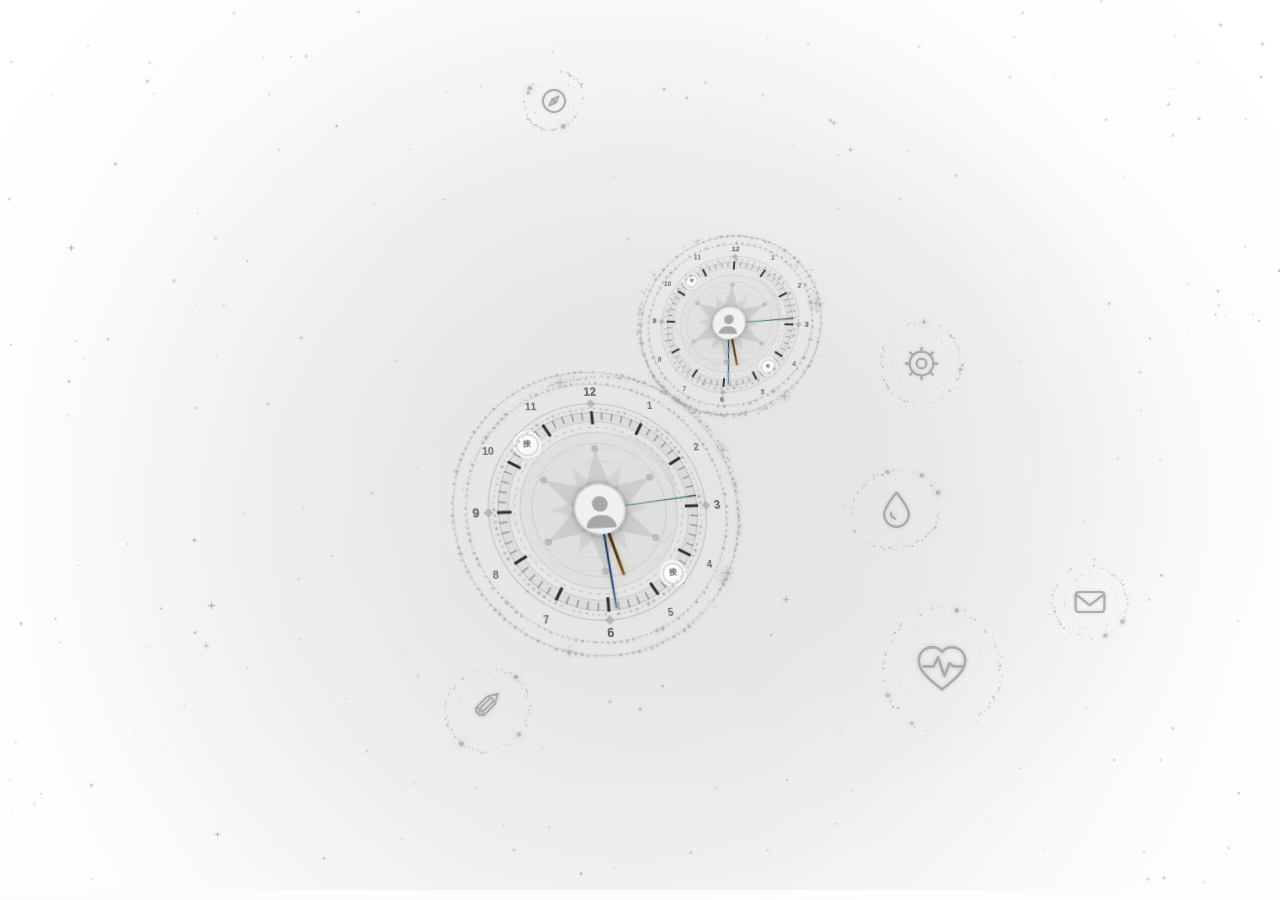
==== commit 3fafdc65: "Add files via upload" ====
--- a/index.html
+++ b/index.html
@@ -165,6 +165,83 @@
   </section>
 </div>
 
+<section class="page" data-page="explore">
+    <header class="page-head">
+      <button class="back-btn" onclick="SnowCrystal.backPage('home')" title="返回首页" aria-label="返回首页">
+        <svg viewBox="0 0 24 24" width="18" height="18" fill="currentColor" aria-hidden="true"><path d="M17 4 7 12l10 8z"/></svg>
+      </button>
+      <div class="page-head-center">
+        <h2 class="page-title">探索</h2>
+      </div>
+    </header>
+
+    <!-- 探索入口列表：与字卡 / 设置等应用页同一套 row-list 结构，后续新增功能只需追加一条 row-card -->
+    <div class="row-list" id="exploreEntryList">
+      <article class="row-card" onclick="SnowCrystal.ExploreFav.open('me')">
+        <span class="row-ico"><svg viewBox="0 0 24 24" width="20" height="20" fill="currentColor" aria-hidden="true"><path d="M12 3.6l2.5 5.1 5.6.8-4 4 .9 5.6-5-2.6-5 2.6.9-5.6-4-4 5.6-.8z"/></svg></span>
+        <div class="row-main">
+          <span class="row-title">我的收藏</span>
+        </div>
+        <span class="row-meta" id="favEntryMe">0</span>
+        <span class="row-arrow">›</span>
+      </article>
+      <article class="row-card" onclick="SnowCrystal.ExploreFav.open('him')">
+        <span class="row-ico"><svg viewBox="0 0 24 24" width="20" height="20" fill="currentColor" aria-hidden="true"><path d="M12 3.9c1.9 0 3.4 1.6 3.4 3.5S13.9 11 12 11 8.6 9.4 8.6 7.4 10.1 3.9 12 3.9zM4.6 20.1c0-3.4 3.3-5.6 7.4-5.6s7.4 2.2 7.4 5.6c0 .6-.4 1-1 1H5.6c-.6 0-1-.4-1-1z"/></svg></span>
+        <div class="row-main">
+          <span class="row-title">他的收藏</span>
+        </div>
+        <span class="row-meta" id="favEntryHim">0</span>
+        <span class="row-arrow">›</span>
+      </article>
+      <article class="row-card" onclick="SnowCrystal.Mirror.open()">
+        <span class="row-ico"><svg viewBox="0 0 24 24" width="20" height="20" fill="currentColor" aria-hidden="true"><path d="M12 2.4l3.1 6.5 6.5 3.1-6.5 3.1L12 21.6l-3.1-6.5L2.4 12l6.5-3.1z"/></svg></span>
+        <div class="row-main">
+          <span class="row-title">镜界</span>
+          <span class="row-desc">次元镜界 · 牌阵抽牌</span>
+        </div>
+        <span class="row-arrow">›</span>
+      </article>
+    </div>
+  </section>
+
+<section class="page" data-page="explore-fav">
+    <header class="page-head">
+      <button class="back-btn" onclick="SnowCrystal.backPage('explore')" title="返回探索" aria-label="返回探索">
+        <svg viewBox="0 0 24 24" width="18" height="18" fill="currentColor" aria-hidden="true"><path d="M17 4 7 12l10 8z"/></svg>
+      </button>
+      <div class="page-head-center">
+        <h2 class="page-title">收藏</h2>
+      </div>
+    </header>
+
+    <div class="explore-seg-wrap">
+      <div class="chat-seg explore-seg" role="tablist" aria-label="收藏分类">
+        <button type="button" class="chat-seg-btn is-on" id="favTabMe" data-fav-tab="me" role="tab" aria-selected="true" onclick="SnowCrystal.ExploreFav.setTab('me')">我的收藏<b class="explore-seg-num" id="favNumMe">0</b></button>
+        <button type="button" class="chat-seg-btn" id="favTabHim" data-fav-tab="him" role="tab" aria-selected="false" onclick="SnowCrystal.ExploreFav.setTab('him')">他的收藏<b class="explore-seg-num" id="favNumHim">0</b></button>
+      </div>
+    </div>
+
+    <p class="group-title" id="favGroupTitle">我方点过收藏的内容</p>
+    <div id="exploreFavList" class="explore-fav-list"></div>
+  </section>
+
+  <!-- [2026-11-12] 镜界嵌入页：iframe 懒加载 镜界/index.html（首次进入才加载，二次进入保留内部状态） -->
+  <section class="page" data-page="mirror">
+    <header class="page-head">
+      <button class="back-btn" onclick="SnowCrystal.backPage('explore')" title="返回探索" aria-label="返回探索">
+        <svg viewBox="0 0 24 24" width="18" height="18" fill="currentColor" aria-hidden="true"><path d="M17 4 7 12l10 8z"/></svg>
+      </button>
+      <div class="page-head-center">
+        <h2 class="page-title">镜界</h2>
+      </div>
+    </header>
+
+    <div class="mirror-frame-wrap">
+      <iframe id="mirrorFrame" class="mirror-frame" title="镜界" src="about:blank" allow="fullscreen" allowfullscreen referrerpolicy="no-referrer"></iframe>
+      <div class="mirror-loading" id="mirrorLoading"><i class="mirror-dot"></i><i class="mirror-dot"></i><i class="mirror-dot"></i></div>
+    </div>
+  </section>
+
 <section class="page" data-page="wordcard">
     <header class="page-head">
       <button class="back-btn" onclick="SnowCrystal.backPage('home')" title="返回首页" aria-label="返回首页">
@@ -545,6 +622,11 @@
             <span class="moon-item-ico"><svg viewBox="0 0 256 256" width="22" height="22" fill="currentColor" aria-hidden="true"><path d="M120,40V16a8,8,0,0,1,16,0V40a8,8,0,0,1-16,0Zm8,24a64,64,0,1,0,64,64A64.07,64.07,0,0,0,128,64ZM58.34,69.66A8,8,0,0,0,69.66,58.34l-16-16A8,8,0,0,0,42.34,53.66Zm0,116.68-16,16a8,8,0,0,0,11.32,11.32l16-16a8,8,0,0,0-11.32-11.32ZM192,72a8,8,0,0,0,5.66-2.34l16-16a8,8,0,0,0-11.32-11.32l-16,16A8,8,0,0,0,192,72Zm5.66,114.34a8,8,0,0,0-11.32,11.32l16,16a8,8,0,0,0,11.32-11.32ZM48,128a8,8,0,0,0-8-8H16a8,8,0,0,0,0,16H40A8,8,0,0,0,48,128Zm80,80a8,8,0,0,0-8,8v24a8,8,0,0,0,16,0V216A8,8,0,0,0,128,208Zm112-88H216a8,8,0,0,0,0,16h24a8,8,0,0,0,0-16Z"/></svg></span>
             <span class="moon-item-label">屏幕常亮</span>
           </button>
+          <!-- 次元镜界入口：界面与聊天室同构，牌组与镜界「我的牌组」同源（我方提问 → 对方发牌） -->
+          <button class="moon-item" id="chatMtxEntryBtn" type="button" onclick="SnowCrystal.Chat.closePlusPanel();SnowCrystal.Mtx.open()">
+            <span class="moon-item-ico"><svg viewBox="0 0 256 256" width="22" height="22" fill="currentColor" aria-hidden="true"><path d="M128,16A112,112,0,1,0,240,128,112.13,112.13,0,0,0,128,16Zm0,208A96,96,0,1,1,224,128,96.11,96.11,0,0,1,128,224Z"/><path d="M128,70l50,58-50,58-50-58Z"/></svg></span>
+            <span class="moon-item-label">次元镜界</span>
+          </button>
         </div>
       </div>
     </div>
@@ -643,21 +725,19 @@
       <div class="wallpaper-scroll">
         <!-- 区块1：背景模式（跟随主题 / 固定白色） -->
         <div class="wallpaper-section">
-          <div class="wallpaper-sec-title">背景模式</div>
+          <div class="wallpaper-sec-title">模式</div>
           <div class="wp13-mode-row">
             <button class="wp13-mode-btn" id="wp13ThemeBtn" type="button" onclick="SnowCrystal.Chat.setWallpaperMode('theme')">
               <span class="wp13-mode-swatch wp13-sw-theme" aria-hidden="true"></span>
               <span class="wp13-mode-meta">
-                <span class="wp13-mode-title">跟随网站外观主题</span>
-                <span class="wp13-mode-hint">跟随主题设置的背景，自动适配亮暗</span>
+                <span class="wp13-mode-title">跟随主题</span>
               </span>
               <span class="wp13-check" aria-hidden="true">✓</span>
             </button>
             <button class="wp13-mode-btn" id="wp13WhiteBtn" type="button" onclick="SnowCrystal.Chat.setWallpaperMode('white')">
               <span class="wp13-mode-swatch wp13-sw-white" aria-hidden="true"></span>
               <span class="wp13-mode-meta">
-                <span class="wp13-mode-title">固定白色</span>
-                <span class="wp13-mode-hint">聊天背景始终纯白</span>
+                <span class="wp13-mode-title">纯白</span>
               </span>
               <span class="wp13-check" aria-hidden="true">✓</span>
             </button>
@@ -665,12 +745,11 @@
         </div>
         <!-- 区块2：自定义颜色（纯色 / 渐变，不跟随主题） -->
         <div class="wallpaper-section">
-          <div class="wallpaper-sec-title">自定义颜色</div>
+          <div class="wallpaper-sec-title">颜色</div>
           <button class="wp13-mode-btn" id="wp13ColorBtn" type="button" onclick="SnowCrystal.Chat.setWallpaperMode('color')">
             <span class="wp13-mode-swatch wp13-sw-color" aria-hidden="true"></span>
             <span class="wp13-mode-meta">
-              <span class="wp13-mode-title">自定义颜色</span>
-              <span class="wp13-mode-hint">纯色或渐变，自由配色</span>
+              <span class="wp13-mode-title">自定义</span>
             </span>
             <span class="wp13-check" aria-hidden="true">✓</span>
           </button>
@@ -731,17 +810,47 @@
         </div>
         <!-- 区块4：自定义上传 -->
         <div class="wallpaper-section">
-          <div class="wallpaper-sec-title">自定义上传</div>
+          <div class="wallpaper-sec-title">上传</div>
           <div class="chat-bg-custom-row">
             <input type="file" id="chatBgFileInput" accept="image/*" hidden onchange="SnowCrystal.Chat.onChatBgFileChange(event)">
             <button class="chat-bg-custom-btn" type="button" onclick="SnowCrystal.Chat.chooseChatBgFile()">上传图片</button>
             <button class="chat-bg-custom-btn is-danger" type="button" id="chatBgClearBtn" onclick="SnowCrystal.Chat.clearChatBgCustom()" hidden>移除自定义</button>
           </div>
-          <p class="wp13-upload-hint">任意图片永久保存本机</p>
-        </div>
-      </div>
-    </div>
-  </section>
+        </div>
+      </div>
+    </div>
+  </section>
+
+  <!-- ===== 次元镜界（底栏月牙菜单入口）=====
+       界面与聊天室同构：head / body / input 全部复用聊天室类，视觉与聊天界面一致。
+       牌组与镜界「我的牌组」同源：隐藏 iframe 加载 镜界/index.html，经 jingjie-transmit.js
+       的 postMessage RPC（ping / listDecks / listSpreads / draw）实时取牌组与抽牌，不复制牌组数据。
+       交互对标 拾心界-镜界整合版 的次元镜界：我方提问 → 对方发牌。
+       顶栏最右侧为牌组选择菜单（牌组 / 牌阵 / 逆位开关），见 #mtxDeckMask。 -->
+  <section class="page" data-page="mtx-session">
+    <div class="chat-room-head">
+      <button class="back-btn" onclick="SnowCrystal.Mtx.back()" title="返回聊天" aria-label="返回聊天">
+        <svg viewBox="0 0 24 24" width="20" height="20" fill="currentColor" aria-hidden="true"><path d="M17 4 7 12l10 8z"/></svg>
+      </button>
+      <div class="chat-room-titles">
+        <span class="chat-msg-avatar chat-avatar-square mtx-head-avatar" id="mtxPartnerAvatar"></span>
+        <span class="chat-room-name" id="mtxPartnerName">次元镜界</span>
+      </div>
+      <button class="mtx-deck-btn" type="button" onclick="SnowCrystal.Mtx.openDeckMenu()" title="牌组选择" aria-label="牌组选择">
+        <svg class="mtx-deck-btn-ico" viewBox="0 0 24 24" fill="currentColor" aria-hidden="true"><path d="M6 2.8h8.4a3 3 0 0 1 3 3v12.4a3 3 0 0 1-3 3H6a3 3 0 0 1-3-3V5.8a3 3 0 0 1 3-3zm0 1.9c-.62 0-1.1.48-1.1 1.1v12.4c0 .62.48 1.1 1.1 1.1h8.4c.62 0 1.1-.48 1.1-1.1V5.8c0-.62-.48-1.1-1.1-1.1H6z"/><path d="M18.4 4.6h.9c.62 0 1.1.48 1.1 1.1v13.6c0 1.38-1.12 2.5-2.5 2.5H8.5c-.62 0-1.1-.48-1.1-1.1 0-.62.48-1.1 1.1-1.1h9.4c.62 0 1.1-.48 1.1-1.1V5.7c0-.62-.48-1.1-1.1-1.1z" opacity=".5"/></svg>
+      </button>
+    </div>
+    <div class="chat-room-body" id="mtxMessages"></div>
+    <div class="chat-room-input">
+      <div class="chat-input-wrap">
+        <textarea id="mtxInput" rows="1" placeholder="把你的问题交给对方…" aria-label="次元镜界输入框" autocomplete="off" autocorrect="off" autocapitalize="off" spellcheck="false"></textarea>
+        <button class="chat-bar-btn mtx-send-btn" type="button" id="mtxSendBtn" title="发送" aria-label="发送" onclick="SnowCrystal.Mtx.send()">
+          <svg viewBox="0 0 24 24" width="22" height="22" fill="currentColor" aria-hidden="true"><path d="M21 3 3 10.53v.98l6.84 2.66L12.5 21h.98L21 3z"/></svg>
+        </button>
+      </div>
+    </div>
+  </section>
+
 <section class="page" data-page="chat-settings">
     <header class="page-head">
       <button class="back-btn" onclick="SnowCrystal.backPage('settings')" title="返回设置" aria-label="返回设置">
@@ -764,50 +873,47 @@
       </div>
     </header>
 
-    <p class="group-title">底栏信息显示</p>
+    <p class="group-title">底栏信息</p>
     <div class="theme-panel bbs-panel">
       <div class="bbs-switch-row">
         <span class="bbs-switch-label">
-          <span class="bbs-color-name">隐藏我方情绪状态</span>
-          <span class="bbs-color-desc">开启后移除底栏「角色名 / 当前情绪 / 心动值」整节，只留输入框，顶部圆角不变</span>
+          <span class="bbs-color-name">隐藏情绪状态</span>
         </span>
         <span class="moon-switch" id="bbsInfoHidden" role="switch" tabindex="0" aria-checked="false" aria-label="隐藏我方情绪状态" onclick="SnowCrystal.Chat.toggleBarInfoHidden()" onkeydown="if(event.key===' '||event.key==='Enter'){event.preventDefault();SnowCrystal.Chat.toggleBarInfoHidden();}"></span>
       </div>
     </div>
 
-    <p class="group-title">栏背景显示</p>
+    <p class="group-title">栏背景</p>
     <div class="theme-panel bbs-panel">
       <div class="bbs-mode-list" id="bbsModeList">
         <button class="bbs-mode-btn is-active" type="button" data-mode="half" onclick="SnowCrystal.Chat.setBarMode('half')">
           <span class="bbs-mode-ico bbs-ico-half" aria-hidden="true"></span>
-          <span class="bbs-mode-main"><span class="bbs-mode-name">半透明 50%</span><span class="bbs-mode-desc">栏底色取半透明，透出壁纸（默认）</span></span>
+          <span class="bbs-mode-main"><span class="bbs-mode-name">半透明</span></span>
           <span class="bbs-mode-check" aria-hidden="true">✓</span>
         </button>
         <button class="bbs-mode-btn" type="button" data-mode="full" onclick="SnowCrystal.Chat.setBarMode('full')">
           <span class="bbs-mode-ico bbs-ico-full" aria-hidden="true"></span>
-          <span class="bbs-mode-main"><span class="bbs-mode-name">全显背景</span><span class="bbs-mode-desc">顶栏与底栏不透明，完整显示栏底色</span></span>
+          <span class="bbs-mode-main"><span class="bbs-mode-name">不透明</span></span>
           <span class="bbs-mode-check" aria-hidden="true">✓</span>
         </button>
         <button class="bbs-mode-btn" type="button" data-mode="clear" onclick="SnowCrystal.Chat.setBarMode('clear')">
           <span class="bbs-mode-ico bbs-ico-clear" aria-hidden="true"></span>
-          <span class="bbs-mode-main"><span class="bbs-mode-name">纯透明</span><span class="bbs-mode-desc">栏本身透明，输入框保留磨砂白底</span></span>
+          <span class="bbs-mode-main"><span class="bbs-mode-name">透明</span></span>
           <span class="bbs-mode-check" aria-hidden="true">✓</span>
         </button>
         <button class="bbs-mode-btn" type="button" data-mode="transparent" onclick="SnowCrystal.Chat.setBarMode('transparent')">
           <span class="bbs-mode-ico bbs-ico-trans" aria-hidden="true"></span>
-          <span class="bbs-mode-main"><span class="bbs-mode-name">全透明</span><span class="bbs-mode-desc">顶栏、底栏与输入框全部透明，完全露出壁纸</span></span>
+          <span class="bbs-mode-main"><span class="bbs-mode-name">全透明</span></span>
           <span class="bbs-mode-check" aria-hidden="true">✓</span>
         </button>
       </div>
-      <p class="bbs-hint">栏背景显示独立于壁纸模式，无论壁纸是跟随主题、纯白还是自定义图片都生效。</p>
-    </div>
-
-    <p class="group-title">顶栏底栏配色</p>
+    </div>
+
+    <p class="group-title">配色</p>
     <div class="theme-panel bbs-panel">
       <div class="bbs-color-row">
         <span class="bbs-color-label">
-          <span class="bbs-color-name">按键颜色</span>
-          <span class="bbs-color-desc">顶栏返回 / 自动回复 / 更多键，底栏拍一拍 / 表情 / 加号键的图标与文字</span>
+          <span class="bbs-color-name">按键</span>
         </span>
         <span class="bbs-color-ctrl">
           <input type="color" id="bbsKeyColor" value="#5a6478" oninput="SnowCrystal.Chat.setBarColor('key', this.value)" aria-label="顶栏底栏按键颜色">
@@ -816,8 +922,7 @@
       </div>
       <div class="bbs-color-row">
         <span class="bbs-color-label">
-          <span class="bbs-color-name">标题文字颜色</span>
-          <span class="bbs-color-desc">顶栏对方昵称与连续聊天天数，底栏角色名 / 情绪 / 心动值</span>
+          <span class="bbs-color-name">文字</span>
         </span>
         <span class="bbs-color-ctrl">
           <input type="color" id="bbsTitleColor" value="#8c93a8" oninput="SnowCrystal.Chat.setBarColor('title', this.value)" aria-label="顶栏底栏标题文字颜色">
@@ -826,18 +931,15 @@
       </div>
       <div class="bbs-color-row">
         <span class="bbs-color-label">
-          <span class="bbs-color-name">背景颜色</span>
-          <span class="bbs-color-desc">顶栏 / 底栏底色，与上方显示模式的半透明叠加生效</span>
+          <span class="bbs-color-name">背景</span>
         </span>
         <span class="bbs-color-ctrl">
           <input type="color" id="bbsBgColor" value="#f1f3f7" oninput="SnowCrystal.Chat.setBarColor('bg', this.value)" aria-label="顶栏底栏背景颜色">
           <button class="bbs-color-reset" type="button" id="bbsBgReset" onclick="SnowCrystal.Chat.resetBarColor('bg')" title="跟随主题" aria-label="背景颜色恢复跟随主题">↺</button>
         </span>
       </div>
-      <p class="bbs-hint" id="bbsColorHint">未自定义时跟随当前亮色 / 暗色主题；设置后即时生效并记忆在本机。</p>
       <button class="bbs-reset-all" type="button" onclick="SnowCrystal.Chat.resetBarColors()">恢复默认配色</button>
     </div>
-    <p class="page-foot">顶栏底栏设置仅记忆在本机浏览器 · 雪晶 · 字卡</p>
   </section>
 <section class="page" data-page="prob-settings">
     <header class="page-head">
@@ -1070,7 +1172,7 @@
 
     <div class="row-list">
       <article class="row-card chat-entry-row" role="listitem" onclick="SnowCrystal.switchPage('bubble-mode-settings')">
-        <span class="row-main"><span class="row-title">默认气泡调整</span><span class="row-desc">微信气泡 · 跟随主题 · 自定义颜色</span></span>
+        <span class="row-main"><span class="row-title">默认气泡调整</span><span class="row-desc">默认气泡 · 自定义颜色</span></span>
         <span class="row-arrow">›</span>
       </article>
       <article class="row-card chat-entry-row" role="listitem" onclick="SnowCrystal.switchPage('bubble-shop-settings')">
@@ -1090,24 +1192,15 @@
       </div>
     </header>
 
-    <p class="group-title">默认气泡调整</p>
     <div class="theme-panel bubble-mode-panel">
       <div class="bubble-mode-grid" id="bubbleModeGrid">
-        <button class="bubble-mode-card is-active" type="button" data-mode="wechat" onclick="SnowBubble.setMode('wechat')">
-          <span class="bubble-mode-prev">
-            <span class="bub-pv bub-pv-self" style="background:#000000;color:#FFFFFF">你好呀</span>
-            <span class="bub-pv bub-pv-other" style="background:#ffffff;color:#2A2F3A">今天也要开心</span>
-          </span>
-          <span class="bubble-mode-name">微信气泡</span>
-          <span class="bubble-mode-desc">我方黑底白字 · 对方白底深字</span>
-        </button>
-        <button class="bubble-mode-card" type="button" data-mode="theme" onclick="SnowBubble.setMode('theme')">
+        <button class="bubble-mode-card is-active" type="button" data-mode="theme" onclick="SnowBubble.setMode('theme')">
           <span class="bubble-mode-prev">
             <span class="bub-pv bub-pv-self" style="background:var(--accent-deep);color:#fff">你好呀</span>
             <span class="bub-pv bub-pv-other" style="background:var(--card);color:var(--text-1)">今天也要开心</span>
           </span>
-          <span class="bubble-mode-name">跟随主题</span>
-          <span class="bubble-mode-desc">气泡颜色随外观主题主色自动联动</span>
+          <span class="bubble-mode-name">默认气泡</span>
+          <span class="bubble-mode-desc">气泡颜色随外观主题自动联动</span>
         </button>
         <button class="bubble-mode-card" type="button" data-mode="custom" onclick="SnowBubble.setMode('custom')">
           <span class="bubble-mode-prev">
@@ -2096,5 +2189,36 @@
 
 <link rel="stylesheet" href="css/30-flat-cards.css">
 <link rel="stylesheet" href="css/31-popup-solid.css">
+<!-- [2026-11-12] 固定配色层：撤回通知气泡、通话面板文字配色不随主题变色 -->
+<link rel="stylesheet" href="css/32-fixed-colors.css">
+<!-- [2026-11-12] 探索页 · 我的收藏 / 他的收藏 -->
+<link rel="stylesheet" href="css/33-explore.css">
+<script src="js/53-explore-fav.js"></script>
+<!-- [2026-11-12] 探索页 · 镜界嵌入（iframe 内嵌 镜界/index.html） -->
+<link rel="stylesheet" href="css/34-mirror.css">
+<script src="js/54-mirror.js"></script>
+<!-- [2026-11-12] 次元镜界（聊天界面底栏月牙菜单入口；牌组与镜界「我的牌组」同源） -->
+<link rel="stylesheet" href="css/35-mtx.css">
+<script src="js/56-mtx.js"></script>
+  <!-- 次元镜界 · 牌组选择弹窗（顶栏最右菜单）：牌组 + 牌阵 + 逆位开关 -->
+  <div class="mtx-modal-mask" id="mtxDeckMask" aria-hidden="true" onclick="SnowCrystal.Mtx.closeDeckMenu()">
+    <div class="mtx-modal" onclick="event.stopPropagation()">
+      <div class="mtx-modal-head">
+        <span class="mtx-modal-title">牌组选择</span>
+        <button class="mtx-modal-close" type="button" onclick="SnowCrystal.Mtx.closeDeckMenu()" aria-label="关闭">×</button>
+      </div>
+      <div class="mtx-modal-body">
+        <div id="mtxDeckGrid"></div>
+        <div id="mtxSpreadList"></div>
+        <label class="mtx-rev-row"><input type="checkbox" id="mtxRevChk"> 允许逆位（抽到逆位时牌面倒置）</label>
+      </div>
+      <div class="mtx-modal-foot">
+        <button class="mtx-modal-btn" type="button" onclick="SnowCrystal.Mtx.closeDeckMenu()">取消</button>
+        <button class="mtx-modal-btn is-primary" type="button" onclick="SnowCrystal.Mtx.saveDeckPick()">确定</button>
+      </div>
+    </div>
+  </div>
+
+<div class="wc-toast" id="wcToast" role="status" aria-live="polite"></div>
 </body>
 </html>
--- a/css/03-shell-chat.css
+++ b/css/03-shell-chat.css
@@ -27,18 +27,18 @@
 .wc-tool{padding:calc(6px * var(--ui,1)) calc(12px * var(--ui,1));border:0;border-radius:calc(9999px * var(--ui,1));background:rgba(var(--accent-rgb),.20);color:var(--accent-deep);font-size:calc(13px * var(--ui,1));font-weight:500;cursor:pointer}
 .wc-tool:active{background:rgba(var(--accent-rgb),.36)}
 .wc-grid{display:grid;gap:calc(14px * var(--ui,1));padding:0 var(--pad-x);margin-top:calc(14px * var(--ui,1))}
-.wc-card{position:relative;display:flex;align-items:center;min-height:calc(78px * var(--ui,1));padding:calc(16px * var(--ui,1)) calc(18px * var(--ui,1));border-radius:calc(16px * var(--ui,1));background:var(--card);box-shadow:var(--shadow-card);font-size:calc(16px * var(--ui,1));line-height:1.5;letter-spacing:.4px;color:var(--text-1);cursor:pointer}
-.wc-card-text{display:block}
+.wc-card{position:relative;display:flex;align-items:center;gap:calc(10px * var(--ui,1));touch-action:manipulation;min-height:calc(78px * var(--ui,1));padding:calc(16px * var(--ui,1)) calc(18px * var(--ui,1));border-radius:calc(16px * var(--ui,1));background:var(--card);box-shadow:var(--shadow-card);font-size:calc(16px * var(--ui,1));line-height:1.5;letter-spacing:.4px;color:var(--text-1);cursor:pointer}
+.wc-card-text{display:block;flex:1 1 auto;min-width:0;overflow-wrap:anywhere;word-break:break-word}
 .wc-card:active{transform:scale(.98)}
 .wc-chip-grid{display:grid;gap:calc(8px * var(--ui,1));padding:0 var(--pad-x);margin-top:calc(14px * var(--ui,1))}
-.wc-chip{display:flex;align-items:center;border-radius:calc(12px * var(--ui,1));background:var(--card);box-shadow:var(--shadow-card);line-height:1.4;color:var(--accent-deep);overflow:hidden;word-break:break-all;cursor:pointer}
+.wc-chip{display:flex;align-items:center;gap:calc(8px * var(--ui,1));touch-action:manipulation;border-radius:calc(12px * var(--ui,1));background:var(--card);box-shadow:var(--shadow-card);line-height:1.4;color:var(--accent-deep);overflow:hidden;word-break:break-all;cursor:pointer}
 .wc-chip-text{flex:1 1 auto;min-width:0}
 .wc-chip:active{transform:scale(.96)}
 .wc-chip.wc-pic{padding:0;min-height:calc(80px * var(--ui,1))}
 .wc-chip.wc-pic img{width:100%;height:calc(80px * var(--ui,1));object-fit:cover;display:block}
 .wc-empty{grid-column:1 / -1;padding:calc(18px * var(--ui,1));text-align:center;font-size:calc(12px * var(--ui,1));color:var(--text-4)}
 .wc-list{padding:0}
-.wc-row{display:flex;align-items:center;gap:calc(12px * var(--ui,1));padding:calc(14px * var(--ui,1)) calc(16px * var(--ui,1));min-height:calc(56px * var(--ui,1));flex-shrink:0;border-top:1px solid rgba(var(--accent-rgb),.16);cursor:pointer}
+.wc-row{display:flex;align-items:center;gap:calc(12px * var(--ui,1));touch-action:manipulation;padding:calc(14px * var(--ui,1)) calc(16px * var(--ui,1));min-height:calc(56px * var(--ui,1));flex-shrink:0;border-top:1px solid rgba(var(--accent-rgb),.16);cursor:pointer}
 .wc-row:first-child{border-top:0}
 .wc-row:active{background:rgba(var(--accent-deep-rgb),.07)}
 .wc-row-main{flex:1;min-width:0;font-size:calc(14px * var(--ui,1));line-height:1.5;color:var(--text-1);overflow-wrap:anywhere;word-break:break-word}
@@ -49,8 +49,19 @@
 .wc-edit{background:rgba(var(--accent-rgb),.14);color:var(--accent-deep)}
 .wc-del{background:rgba(var(--accent-deep-rgb),.14);color:var(--accent-strong)}
 .wc-del:active, .wc-edit:active, .wc-send:active{background:rgba(var(--accent-rgb),.40)}
-.wc-card .wc-del{position:absolute;top:calc(12px * var(--ui,1));right:calc(12px * var(--ui,1))}
-.wc-card .wc-edit{position:absolute;top:calc(12px * var(--ui,1));right:calc(46px * var(--ui,1))}
+/* v-fix-actions：条目按钮统一由 .wc-acts 承载，不再有"浮在文字上"的绝对定位按钮 */
+.wc-card--pic > .wc-acts{position:absolute;top:calc(6px * var(--ui,1));right:calc(6px * var(--ui,1));gap:calc(6px * var(--ui,1));align-self:auto;z-index:4}
+.wc-card--pic > .wc-acts .wc-del, .wc-card--pic > .wc-acts .wc-edit{background:rgba(0,0,0,.42);color:#fff;backdrop-filter:blur(2px);-webkit-backdrop-filter:blur(2px)}
+.wc-card--pic > .wc-acts .wc-del:active, .wc-card--pic > .wc-acts .wc-edit:active{background:rgba(0,0,0,.62)}
+/* ===== v-fix-actions：条目操作区统一契约 =====
+   按钮不再是压在文字上的浮层，而是与文字并排的独立列（.wc-acts）。
+   文字列 flex:1 / min-width:0 自适应换行，任何长度的文案都不会与按钮重叠；
+   按钮命中区域向右/上下外扩，保证小圆点在触摸屏上也点得准。 */
+.wc-acts{flex:none;display:flex;align-items:center;align-self:center;gap:calc(12px * var(--ui,1));position:relative;z-index:3}
+.wc-acts .wc-del, .wc-acts .wc-edit, .wc-acts .wc-send{position:relative;top:auto;right:auto;flex:none;z-index:3;touch-action:manipulation;-webkit-tap-highlight-color:transparent;cursor:pointer}
+.wc-acts .wc-del::after, .wc-acts .wc-edit::after, .wc-acts .wc-send::after{content:"";position:absolute;top:calc(-9px * var(--ui,1));right:0;bottom:calc(-9px * var(--ui,1));left:0;border-radius:0}
+.wc-chip .wc-acts{gap:calc(6px * var(--ui,1))}
+.wc-chip .wc-chip-text{padding-right:calc(2px * var(--ui,1))}
 .wc-form{padding:calc(16px * var(--ui,1)) calc(18px * var(--ui,1)) calc(18px * var(--ui,1))}
 .wc-input{display:block;width:100%;box-sizing:border-box;height:calc(44px * var(--ui,1));margin-top:calc(10px * var(--ui,1));padding:0 calc(16px * var(--ui,1));border:0;border-radius:calc(13px * var(--ui,1));background:rgba(var(--accent-rgb),.16);color:var(--accent-deep);font-size:calc(14px * var(--ui,1));outline:none;-webkit-appearance:none;appearance:none}
 .wc-input:focus{box-shadow:0 0 0 2px rgba(var(--accent-rgb),.42)}
@@ -224,12 +235,13 @@
 html body .chat-prob-fold.is-open .chat-prob-bar-wrap{display:block}
 html body .chat-msg-recall-body{padding-left:calc(50px * var(--ui-base,1))}
 html body .chat-msg-recall-body .chat-msg-col{min-width:0}
-html body .chat-bubble-recall{border:1px dashed rgba(var(--accent-rgb,91,141,239),.38);background:rgba(150,160,180,.10);color:var(--text-3,#7b8499);font-style:italic;cursor:default}
-html body .chat-bubble-recall.is-self{border-color:rgba(var(--accent-rgb,91,141,239),.32)}
-html body .chat-recall-tag{display:inline-block;font-size:calc(11px * var(--ui-base,1));line-height:1;padding:calc(2px * var(--ui-base,1)) calc(5px * var(--ui-base,1));margin-right:calc(6px * var(--ui-base,1));border-radius:calc(4px * var(--ui-base,1));background:rgba(150,160,180,.18);color:var(--text-3,#7b8499);font-style:normal;vertical-align:middle}
+/* 撤回通知：纯文字（与拍一拍通知 .chat-pat-text 完全同规则：无底、无框、无气泡感） */
+html body .chat-bubble-recall{background:transparent!important;background-image:none!important;border:0!important;box-shadow:none!important;padding:2px 12px;margin:2px 0;border-radius:999px;color:var(--text-3,#8a93a6);font-size:12px;line-height:1.6;font-style:normal;cursor:default}
+html body .chat-bubble-recall.is-self,html body .chat-bubble-recall.is-other{background:transparent!important;border:0!important;box-shadow:none!important}
+html body .chat-recall-tag{display:inline-block;font-size:12px;line-height:1.4;padding:0;margin-right:calc(4px * var(--ui-base,1));border:0;border-radius:0;background:transparent;color:inherit;opacity:.72;font-style:normal;vertical-align:middle}
 html body .chat-recall-text{vertical-align:middle;word-break:break-all}
 html body .chat-msg-recall-near{margin-top:-2px}
-html body .chat-pat-text.chat-recall-notice{font-size:calc(12px * var(--ui-base,1));color:var(--text-3,#7b8499);background:var(--surface-ghost,rgba(140,150,170,.10));border:1px solid rgba(150,160,180,.22);border-radius:calc(5px * var(--ui-base,1));max-width:82%;text-align:center;word-break:break-word}
+html body .chat-pat-text.chat-recall-notice{font-size:12px;line-height:1.6;background:transparent;border:0;padding:2px 12px;border-radius:999px;max-width:82%;text-align:center;word-break:break-word}
 html body .chat-recall-tags{display:flex;flex-direction:row;align-items:center;gap:calc(6px * var(--ui-base,1));margin-top:calc(5px * var(--ui-base,1));flex-wrap:wrap}
 html body .msg-recalled-tag{display:inline-block;padding:calc(2px * var(--ui-base,1)) calc(8px * var(--ui-base,1));font-size:calc(10.5px * var(--ui-base,1));line-height:1.5;color:var(--accent-deep,#5b8def);background:rgba(var(--accent-rgb,91,141,239),.28);border:1px solid rgba(var(--accent-rgb,91,141,239),.45);border-radius:calc(5px * var(--ui-base,1));white-space:nowrap;user-select:none;vertical-align:middle}
 html body .chat-text{flex:1 1 100%;min-width:calc(120px * var(--ui-base,1));padding:calc(7px * var(--ui-base,1)) calc(10px * var(--ui-base,1));border:1px solid var(--card-border,rgba(140,150,170,.2));border-radius:calc(9px * var(--ui-base,1));background:var(--surface,#f1f4f9);color:var(--text-1,#2b3345);font-size:calc(13px * var(--ui-base,1));outline:none}
@@ -844,7 +856,7 @@
 .call-incoming-btn.reject i{transform:rotate(135deg)}
 .call-incoming-panel.call-bg-custom .call-incoming-btn.accept, .call-incoming-panel.call-bg-dark .call-incoming-btn.accept{background:#3DDC84}
 .call-incoming-panel.call-bg-custom .call-incoming-btn.reject, .call-incoming-panel.call-bg-dark .call-incoming-btn.reject{background:#E5503C}
-.call-active-avatar{width:72px;height:72px;margin:0 auto 14px;border-radius:50%;background:linear-gradient(135deg,var(--accent,#B8DCF0),var(--accent,#D0C8E8));background-size:cover;background-position:center;background-repeat:no-repeat;color:#fff;font-size:1.6rem;font-weight:700;display:flex;align-items:center;justify-content:center;box-shadow:0 6px 20px rgba(var(--accent-rgb,184,220,240),.45)}
+.call-active-avatar{width:72px;height:72px;margin:0 auto 14px;border-radius:50%;background:linear-gradient(135deg,var(--accent,#B8DCF0),var(--accent,#D0C8E8));background-size:cover;background-position:center;background-repeat:no-repeat;color:#fff;font-size:1.6rem;font-weight:700;display:flex;align-items:center;justify-content:center;box-shadow:none}
 .call-active-name{font-size:1.15rem;font-weight:700;color:var(--text,#3A4050);margin-bottom:6px}
 .call-active-status{font-size:.82rem;color:var(--text-2,#8890A0);min-height:20px;margin-bottom:10px}
 .call-active-timer{font-size:1.5rem;font-weight:700;font-variant-numeric:tabular-nums;color:var(--accent-deep,#4C9AFF);margin-bottom:18px;letter-spacing:1px}
--- a/css/04-theme-settings.css
+++ b/css/04-theme-settings.css
@@ -332,7 +332,7 @@
 .wc-chip .wc-del svg{width:calc(14px * var(--ui,1));height:calc(14px * var(--ui,1))}
 .wc-grid.is-card-grid{gap:calc(12px * var(--ui,1));margin-top:calc(12px * var(--ui,1))}
 .wc-grid.is-card-grid .wc-card{min-height:calc(56px * var(--ui,1));padding:calc(14px * var(--ui,1)) calc(16px * var(--ui,1));font-size:calc(14px * var(--ui,1));border-radius:calc(14px * var(--ui,1))}
-.wc-grid.is-card-grid .wc-card{padding-right:calc(88px * var(--ui,1))}
+.wc-grid.is-card-grid .wc-card{padding-right:calc(16px * var(--ui,1))}
 .wc-grid.is-card-grid .wc-card-text{padding-right:0;overflow-wrap:anywhere;word-break:break-word}
 .wc-grid.is-card-grid.is-selecting .wc-card{padding-right:calc(16px * var(--ui,1))}
 .wc-chip.is-emoji{font-size:clamp(calc(14px * var(--ui,1)),3.1vw,calc(16px * var(--ui,1)))}
@@ -540,9 +540,8 @@
 html body .page[data-page="chat-room"] .wp13-sw-theme{background:linear-gradient(135deg,#eef3fa 0 50%,#1c2233 50% 100%)}
 html body .page[data-page="chat-room"] .wp13-sw-white{background:#fff}
 html body .page[data-page="chat-room"] .wp13-sw-color{background:linear-gradient(160deg,#f6f8fc 0%,#c7d2dc 100%)}
-html body .page[data-page="chat-room"] .wp13-mode-meta{flex:1 1 auto;min-width:0;display:flex;flex-direction:column}
+html body .page[data-page="chat-room"] .wp13-mode-meta{flex:1 1 auto;min-width:0;display:flex;align-items:center}
 html body .page[data-page="chat-room"] .wp13-mode-title{font-size:13px;font-weight:700;color:var(--text-main,#3a3f45)}
-html body .page[data-page="chat-room"] .wp13-mode-hint{font-size:11px;color:var(--text-weak,#9aa0a8);margin-top:2px;line-height:1.45}
 html body .page[data-page="chat-room"] .wp13-check{width:20px;height:20px;flex:0 0 auto;display:none;align-items:center;justify-content:center;border-radius:50%;background:var(--key-grad,linear-gradient(135deg,#f7a8c4,#8fb8f2));color:#fff;font-size:12px;line-height:1}
 html body .page[data-page="chat-room"] .wp13-mode-btn.is-active .wp13-check{display:inline-flex}
 html body .page[data-page="chat-room"] .wp13-color-zone{margin-top:10px;padding:12px 14px;border:1px dashed rgba(120,130,155,.25);border-radius:14px;background:rgba(255,255,255,.35)}
@@ -556,7 +555,6 @@
 html body .page[data-page="chat-room"] .wp13-grad-dir{display:grid;grid-template-columns:repeat(3,1fr);gap:8px;margin-top:12px}
 html body .page[data-page="chat-room"] .wp13-dir-btn{min-height:30px;border:1px solid rgba(120,130,155,.22);border-radius:9px;background:rgba(255,255,255,.55);color:var(--text-main,#3a3f45);font-size:11.5px;font-weight:600;cursor:pointer;transition:all .15s ease}
 html body .page[data-page="chat-room"] .wp13-dir-btn.is-active{border-color:rgba(var(--accent-rgb,91,141,239),.55);background:rgba(var(--accent-rgb,91,141,239),.12);color:var(--accent-deep,#4f7cf7)}
-html body .page[data-page="chat-room"] .wp13-upload-hint{margin:8px 4px 0;font-size:11px;line-height:1.5;color:var(--text-weak,#9aa0a8)}
 html body .page[data-page="chat-room"] .wp13-bar-hint{margin:10px 2px 6px;font-size:10.5px;line-height:1.4;color:var(--text-weak,#9aa0a8);letter-spacing:.2px}
 html body .page[data-page="chat-room"] .wp13-rr-zone{margin-top:12px;padding:10px 12px;border:1px dashed rgba(120,130,155,.25);border-radius:14px;background:rgba(255,255,255,.35)}
 html body .page[data-page="chat-room"] .wp13-rr-title{font-size:12px;font-weight:700;color:var(--text-main,#3a3f45);margin-bottom:4px}
--- a/css/05-chat-home-skin.css
+++ b/css/05-chat-home-skin.css
@@ -180,6 +180,11 @@
 html body .msg-quote-ref .msg-quote-from{flex:0 0 auto;font-weight:700;color:var(--bubble-quote-text,var(--text-3,#7b8499));font-size:calc(10px * var(--ui-base,1))}
 html body .msg-quote-ref .msg-quote-from::after{content:"："}
 html body .msg-quote-ref .msg-quote-text{flex:0 1 auto;min-width:0;color:var(--bubble-quote-text,var(--text-3,#8a93a6));white-space:nowrap;overflow:hidden;text-overflow:ellipsis}
+/* [QUOTE-STICKER] 引用表情包：直接显示原表情包缩略图，替代「[表情包]」文字 */
+html body .msg-quote-ref .msg-quote-img{flex:0 0 auto;width:calc(24px * var(--ui-base,1));height:calc(24px * var(--ui-base,1));object-fit:cover;object-position:center;border-radius:calc(4px * var(--ui-base,1));display:block;background:rgba(120,130,160,.10)}
+html body .msg-quote-ref.is-quote-img{padding:calc(3px * var(--ui-base,1)) calc(7px * var(--ui-base,1))}
+/* 输入区引用条内的表情包缩略图 */
+html body .chat-quote-bar .chat-quote-img{flex:0 0 auto;width:calc(22px * var(--ui-base,1));height:calc(22px * var(--ui-base,1));object-fit:cover;border-radius:calc(4px * var(--ui-base,1));display:inline-block;vertical-align:middle;background:rgba(120,130,160,.10)}
 html[data-theme-mode="dark"] body .msg-quote-ref{background:rgba(var(--bubble-quote-bg-rgb,140,155,200),var(--bubble-quote-a,.16))}
 html[data-theme-mode="dark"] body .msg-quote-ref .msg-quote-from{color:var(--bubble-quote-text,#aab6d0)}
 html[data-theme-mode="dark"] body .msg-quote-ref .msg-quote-text{color:var(--bubble-quote-text,#aab6d0)}
@@ -226,7 +231,7 @@
 html[data-theme-mode="dark"] body .chat-bubble.is-other .msg-quote-ref{border-left-color:#9AA0AC;background:rgba(255,255,255,.50)}
 html body .page[data-page="chat-room"][data-bubble-mode="wechat"] .chat-bubble.is-self, html body .page[data-page="mtx-session"][data-bubble-mode="wechat"] .chat-bubble.is-self{background:#000;color:#FFF}
 html body .page[data-page="chat-room"][data-bubble-mode="wechat"] .chat-bubble.is-self::after, html body .page[data-page="mtx-session"][data-bubble-mode="wechat"] .chat-bubble.is-self::after{background:#000}
-html body .page[data-page="chat-room"][data-bubble-mode="theme"] .chat-bubble.is-self, html body .page[data-page="mtx-session"][data-bubble-mode="theme"] .chat-bubble.is-self{background:var(--accent-deep,#4F86E8)}
+html body .page[data-page="chat-room"][data-bubble-mode="theme"] .chat-bubble.is-self, html body .page[data-page="mtx-session"][data-bubble-mode="theme"] .chat-bubble.is-self{background:var(--accent-deep,#4F86E8);color:var(--on-accent-deep,#FFF)}
 html body .page[data-page="chat-room"][data-bubble-mode="theme"] .chat-bubble.is-self::after, html body .page[data-page="mtx-session"][data-bubble-mode="theme"] .chat-bubble.is-self::after{background:var(--accent-deep,#4F86E8)}
 html body .page[data-page="chat-room"][data-bubble-mode="theme"] .chat-bubble.is-other, html body .page[data-page="mtx-session"][data-bubble-mode="theme"] .chat-bubble.is-other{background:var(--card,#FFF);color:var(--text-1,#2A2F3A)}
 html body .page[data-page="chat-room"][data-bubble-mode="theme"] .chat-bubble.is-other::after, html body .page[data-page="mtx-session"][data-bubble-mode="theme"] .chat-bubble.is-other::after{background:var(--card,#FFF)}
@@ -526,7 +531,7 @@
 html[data-theme-mode="dark"] body .chat-sticker-clear{background:rgba(211,84,111,.2);color:#f2a3bb}
 html[data-theme-mode="dark"] body .chat-sticker-group-title{color:#9aa3b5}
 html[data-theme-mode="dark"] body .chat-sticker-tip{color:#9aa3b5}
-.page[data-page="wc-lib-group"] #grpItems.is-card-grid .wc-card, .page[data-page="sub-group"] #subItems .wc-card{min-height:calc(70px * var(--ui,1));padding:calc(13px * var(--ui,1)) calc(15px * var(--ui,1))}
+.page[data-page="wc-lib-group"] #grpItems.is-card-grid .wc-card, .page[data-page="sub-group"] #subItems .wc-card{min-height:calc(70px * var(--ui,1));padding-top:calc(13px * var(--ui,1));padding-bottom:calc(13px * var(--ui,1));padding-right:calc(14px * var(--ui,1))}
 .page[data-page="voice-lib-group"] .voice-row{min-height:calc(50px * var(--ui,1));padding:calc(12px * var(--ui,1)) calc(14px * var(--ui,1))}
 .page[data-page="wc-hub"] .row-card{min-height:calc(48px * var(--ui,1));padding:calc(8px * var(--ui,1)) calc(12px * var(--ui,1));gap:calc(9px * var(--ui,1))}
 .page[data-page="wc-hub"] .row-card .row-ico{width:calc(28px * var(--ui,1));height:calc(28px * var(--ui,1));border-radius:calc(8px * var(--ui,1))}
@@ -671,22 +676,6 @@
 html[data-theme-mode="dark"] body .page[data-page="mtx-session"] #mtxInput{background:rgba(var(--accent-rgb,200,200,200),.12);color:#d7deea}
 html[data-theme-mode="dark"] body .mtx-echo-item{background:var(--card,#1e2430)}
 html[data-theme-mode="dark"] body .mtx-card-img{background:rgba(255,255,255,.10)}
-html body .mtx-shuffle{padding:4px 2px;text-align:center}
-html body .mtx-shuffle-cards{display:flex;justify-content:center;align-items:center;gap:8px;min-height:78px;perspective:700px}
-html body .mtx-shuffle-card{--sw:52px;--sh:74px;--gx:0;--grow:.92;--d:0s;width:var(--sw);height:var(--sh);flex:none;position:relative;border-radius:9px;background:linear-gradient(135deg,var(--accent-strong,#7a8fe8) 0%,var(--accent-deep,#5b8def) 50%,var(--accent-strong,#7a8fe8) 100%);border:1px solid rgba(255,255,255,.4);box-shadow:0 4px 14px rgba(var(--accent-strong-rgb,122,143,232),.35),inset 0 0 0 3px rgba(255,255,255,.35),inset 0 0 10px rgba(255,255,255,.28);transform-style:preserve-3d;animation:mtShuffleJitter .5s ease-in-out infinite alternate}
-html body .mtx-shuffle-card::before, html body .mtx-shuffle-card::after{position:absolute;inset:0;border-radius:9px;display:flex;align-items:center;justify-content:center;backface-visibility:hidden;-webkit-backface-visibility:hidden}
-html body .mtx-shuffle-card::after{content:"✦";background:linear-gradient(135deg,var(--accent-strong,#7a8fe8) 0%,var(--accent-deep,#5b8def) 50%,var(--accent-strong,#7a8fe8) 100%);color:rgba(255,255,255,.95);font-size:17px;text-shadow:0 1px 3px rgba(var(--accent-strong-rgb,122,143,232),.45)}
-html body .mtx-shuffle-card::before{content:"✦";background:linear-gradient(160deg,color-mix(in srgb,var(--accent-strong) 7%,white) 0%,color-mix(in srgb,var(--accent-deep) 5%,white) 100%);color:var(--accent-deep,#3A4050);font-size:21px;transform:rotateY(180deg)}
-html[data-theme-mode="dark"] body .mtx-shuffle-card, html[data-theme-mode="dark"] body .mtx-shuffle-card::after{background:linear-gradient(135deg,color-mix(in srgb,var(--accent-strong) 60%,white) 0%,color-mix(in srgb,var(--accent-deep) 45%,white) 50%,color-mix(in srgb,var(--accent-strong) 60%,white) 100%)}
-@keyframes mtShuffleJitter {
-  from { transform: translateX(-3px) rotate(-3deg); }
-  to   { transform: translateX(3px) rotate(3deg); }
-}
-html body .mtx-shuffle-text{margin-top:9px;font-size:12.5px;letter-spacing:1.5px;color:var(--text-2,#606878);animation:mtShuffleTextIn .45s ease}
-@keyframes mtShuffleTextIn { from { opacity: 0; transform: translateY(4px); } to { opacity: 1; transform: none; } }
-html body .mtx-shuffle.mtx-shuffle-done{opacity:0;transform:translateY(-4px) scale(.98);transition:opacity .3s ease,transform .3s ease}
-html[data-theme-mode="dark"] body .mtx-shuffle-text{color:rgba(255,255,255,.72)}
-@media (min-width: 768px){html body .mtx-shuffle-card{--sw:60px;--sh:84px}html body .mtx-shuffle-cards{gap:10px;min-height:90px}}
 html[data-theme-mode="dark"] body #mtxBgModal .wallpaper-sec-title{color:var(--text-main,#e6eaf3)}
 html body #mtxBgModal .wp13-color-label input[type="color"]{width:100%;height:30px;padding:0;border:none;background:transparent;cursor:pointer}
 html body #mtxBgModal .wp13-rr-name-row input[type="text"]{width:100%;box-sizing:border-box;min-height:30px;padding:0 10px;border:1px solid rgba(120,130,155,.22);border-radius:9px;background:rgba(255,255,255,.55);color:var(--text-main,#3a3f45);font-size:11.5px;outline:none}
--- a/css/16-dark-theme.css
+++ b/css/16-dark-theme.css
@@ -252,36 +252,56 @@
   border-bottom:1px solid rgba(255,255,255,.08)!important;
   box-shadow:none!important;
 }
-/* 双方气泡统一 #343434（含小三角） */
-html[data-polarity="yin"] body .page.is-active .chat-bubble,
-html[data-polarity="yin"] body .page.is-active[data-bubble-mode] .chat-bubble.is-self,
-html[data-polarity="yin"] body .page.is-active[data-bubble-mode] .chat-bubble.is-other,
-html[data-polarity="yin"] body .page.is-active .chat-bubble.chat-bubble.is-self,
-html[data-polarity="yin"] body .page.is-active .chat-bubble.chat-bubble.is-other{
+/* 双方气泡统一 #343434（含小三角）；表情包气泡排除在外（图片不能有底色/描边） */
+html[data-polarity="yin"] body .page.is-active .chat-bubble:not(.chat-bubble-sticker),
+html[data-polarity="yin"] body .page.is-active[data-bubble-mode] .chat-bubble.is-self:not(.chat-bubble-sticker),
+html[data-polarity="yin"] body .page.is-active[data-bubble-mode] .chat-bubble.is-other:not(.chat-bubble-sticker),
+html[data-polarity="yin"] body .page.is-active .chat-bubble.chat-bubble.is-self:not(.chat-bubble-sticker),
+html[data-polarity="yin"] body .page.is-active .chat-bubble.chat-bubble.is-other:not(.chat-bubble-sticker){
   background:#343434!important;
   background-image:none!important;
   color:#FFFFFF!important;
   border:none!important;
   box-shadow:none!important;
 }
+/* [FIX-TAIL] 小三角改为 border 三角后，这里不能再 border:none，否则三角消失 */
 html[data-polarity="yin"] body .page.is-active[data-bubble-mode] .chat-bubble.is-self::after,
+html[data-polarity="yin"] body .page.is-active .chat-bubble.chat-bubble.is-self::after{
+  background:none!important;
+  background-image:none!important;
+  border-style:solid!important;
+  border-width:5px 0 5px 5px!important;
+  border-color:transparent!important;
+  border-left-color:#343434!important;
+}
 html[data-polarity="yin"] body .page.is-active[data-bubble-mode] .chat-bubble.is-other::after,
-html[data-polarity="yin"] body .page.is-active .chat-bubble.chat-bubble.is-self::after,
 html[data-polarity="yin"] body .page.is-active .chat-bubble.chat-bubble.is-other::after{
-  background:#343434!important;
-  background-image:none!important;
-  border:none!important;
+  background:none!important;
+  background-image:none!important;
+  border-style:solid!important;
+  border-width:5px 5px 5px 0!important;
+  border-color:transparent!important;
+  border-right-color:#343434!important;
 }
 /* 特殊气泡（语音/转发/问答/图文） */
 html[data-polarity="yin"] body .page.is-active .chat-bubble-voice,
 html[data-polarity="yin"] body .page.is-active .chat-fwd-card,
 html[data-polarity="yin"] body .page.is-active .chat-bubble-qa,
-html[data-polarity="yin"] body .page.is-active .chat-bubble-imgs,
-html[data-polarity="yin"] body .page.is-active .chat-bubble-sticker{
-  background:#343434!important;
-  background-image:none!important;
-  color:#FFFFFF!important;
-  box-shadow:none!important;
+html[data-polarity="yin"] body .page.is-active .chat-bubble-imgs{
+  background:#343434!important;
+  background-image:none!important;
+  color:#FFFFFF!important;
+  box-shadow:none!important;
+}
+/* 表情包：阴主题下不要任何底色/边框/内边距，避免图片圆角外侧露出深色四角描边 */
+html[data-polarity="yin"] body .page.is-active .chat-bubble-sticker,
+html[data-polarity="yin"] body .page.is-active .chat-bubble.chat-bubble-sticker{
+  background:transparent!important;
+  background-image:none!important;
+  border:none!important;
+  box-shadow:none!important;
+  padding:0!important;
+  color:#FFFFFF!important;
 }
 html[data-polarity="yin"] body .page.is-active .msg-quote-ref{
   background:rgba(255,255,255,.10)!important;
--- a/css/17-wallpaper.css
+++ b/css/17-wallpaper.css
@@ -263,24 +263,21 @@
 html body .page[data-page="bar-settings"] .bbs-ico-full::after{content:"";position:absolute;left:0;right:0;top:0;bottom:0;background:rgba(120,135,170,.8)}
 html body .page[data-page="bar-settings"] .bbs-ico-clear::after{content:"";position:absolute;left:0;right:0;top:0;bottom:0;background:repeating-linear-gradient(45deg,rgba(130,140,165,.32) 0 3px,transparent 3px 7px)}
 html body .page[data-page="bar-settings"] .bbs-ico-trans::after{content:"";position:absolute;left:3px;right:3px;top:3px;bottom:3px;border:1px dashed rgba(130,140,165,.75);border-radius:calc(4px * var(--ui,1))}
-html body .page[data-page="bar-settings"] .bbs-mode-main{display:flex;flex-direction:column;gap:calc(6px * var(--ui,1));flex:1 1 auto;min-width:0}
+html body .page[data-page="bar-settings"] .bbs-mode-main{display:flex;align-items:center;flex:1 1 auto;min-width:0}
 html body .page[data-page="bar-settings"] .bbs-mode-name{font-size:calc(14px * var(--ui,1));font-weight:650}
-html body .page[data-page="bar-settings"] .bbs-mode-desc{font-size:calc(11.5px * var(--ui,1));color:var(--sub,#7c8698);line-height:1.35}
 html body .page[data-page="bar-settings"] .bbs-mode-check{flex:0 0 auto;width:calc(18px * var(--ui,1));height:calc(18px * var(--ui,1));border-radius:50%;border:1px solid rgba(130,140,165,.45);display:inline-flex;align-items:center;justify-content:center;font-size:calc(11px * var(--ui,1));line-height:1;color:transparent}
 html body .page[data-page="bar-settings"] .bbs-mode-btn.is-active .bbs-mode-check{background:var(--accent-deep,#8c8fa8);border-color:transparent;color:#fff}
 html body .page[data-page="bar-settings"] .bbs-color-row{display:flex;align-items:center;justify-content:space-between;gap:calc(10px * var(--ui,1));padding:calc(9px * var(--ui,1)) 0;border-bottom:1px solid rgba(130,140,165,.14)}
 html[data-theme-mode="dark"] body .page[data-page="bar-settings"] .bbs-color-row{border-bottom-color:rgba(255,255,255,.12)}
 html body .page[data-page="bar-settings"] .bbs-color-row:last-of-type{border-bottom:none}
-html body .page[data-page="bar-settings"] .bbs-color-label{display:flex;flex-direction:column;gap:calc(6px * var(--ui,1));min-width:0;flex:1 1 auto}
+html body .page[data-page="bar-settings"] .bbs-color-label{display:flex;align-items:center;min-width:0;flex:1 1 auto}
 html body .page[data-page="bar-settings"] .bbs-color-name{font-size:calc(14px * var(--ui,1));font-weight:600;color:var(--text-1,#2a2f3a)}
 html[data-theme-mode="dark"] body .page[data-page="bar-settings"] .bbs-color-name{color:var(--text-1,#e8ecf5)}
-html body .page[data-page="bar-settings"] .bbs-color-desc{font-size:calc(11px * var(--ui,1));color:var(--sub,#7c8698);line-height:1.4}
 html body .page[data-page="bar-settings"] .bbs-color-ctrl{display:inline-flex;align-items:center;gap:calc(6px * var(--ui,1));flex:0 0 auto}
 html body .page[data-page="bar-settings"] .bbs-color-ctrl input[type="color"]{width:calc(42px * var(--ui,1));height:calc(28px * var(--ui,1));padding:0;border:1px solid rgba(130,140,165,.35);border-radius:calc(8px * var(--ui,1));background:transparent;cursor:pointer}
 html body .page[data-page="bar-settings"] .bbs-color-reset{width:calc(26px * var(--ui,1));height:calc(26px * var(--ui,1));padding:0;border-radius:50%;border:1px solid rgba(130,140,165,.3);background:rgba(255,255,255,.4);color:var(--text-2,#5a6478);font-size:calc(13px * var(--ui,1));line-height:1;cursor:pointer;font-family:inherit}
 html[data-theme-mode="dark"] body .page[data-page="bar-settings"] .bbs-color-reset{background:rgba(255,255,255,.08);border-color:rgba(255,255,255,.18);color:var(--text-2,#c8d2e6)}
 html body .page[data-page="bar-settings"] .bbs-color-reset.is-off{opacity:.36;cursor:default}
-html body .page[data-page="bar-settings"] .bbs-hint{margin:calc(10px * var(--ui,1)) 0 0;font-size:calc(11.5px * var(--ui,1));line-height:1.5;color:var(--sub,#7c8698)}
 html body .page[data-page="bar-settings"] .bbs-reset-all{margin-top:calc(12px * var(--ui,1));width:100%;padding:calc(10px * var(--ui,1)) 0;border:none;border-radius:calc(11px * var(--ui,1));background:rgba(130,140,165,.16);color:var(--text-1,#2a2f3a);font-size:calc(13px * var(--ui,1));font-weight:600;font-family:inherit;cursor:pointer}
 html[data-theme-mode="dark"] body .page[data-page="bar-settings"] .bbs-reset-all{background:rgba(255,255,255,.1);color:var(--text-1,#e8ecf5)}
 html body .page[data-page="bar-settings"] .bbs-reset-all:active{opacity:.8}
@@ -306,10 +303,6 @@
 }
 html[data-polarity="yin"] body:not(#\9) .page[data-page="bar-settings"] .bbs-mode-name,
 html[data-polarity="yin"] body:not(#\9) .page[data-page="bar-settings"] .bbs-color-name{color:#EEF2FA!important}
-html[data-polarity="yin"] body:not(#\9) .page[data-page="bar-settings"] .bbs-mode-desc,
-html[data-polarity="yin"] body:not(#\9) .page[data-page="bar-settings"] .bbs-color-desc,
-html[data-polarity="yin"] body:not(#\9) .page[data-page="bar-settings"] .bbs-hint,
-html[data-polarity="yin"] body:not(#\9) .page[data-page="bar-settings"] .page-foot{color:rgba(255,255,255,.62)!important}
 html[data-polarity="yin"] body:not(#\9) .page[data-page="bar-settings"] .bbs-mode-check{background:rgba(255,255,255,.12)!important}
 html[data-polarity="yin"] body:not(#\9) .page[data-page="bar-settings"] .bbs-mode-btn.is-active .bbs-mode-check{
   background:var(--accent-deep,#7C8AC8)!important;color:#fff!important;
--- a/css/24-rainsee-compat.css
+++ b/css/24-rainsee-compat.css
@@ -29,11 +29,78 @@
 html body .page[data-page="chat-room"] .chat-room-input::before,
 html body .page[data-page="chat-room"] .chat-room-input::after{display:none!important;content:none!important}
 html body .page[data-page="chat-room"] .chat-room-input{border:1px solid rgba(150,160,180,.32)!important}
-/* 3.2 气泡小尖角用 clip-path 画，部分内核渲染成白色斜线/三角残影 → 隐藏 */
+/* 3.2 气泡小尖角：弃用 clip-path（部分内核会画成白色斜线/三角残影），改用纯 border 三角。
+   三角根部内缩、贴住气泡底缘，形成「内侧小三角」，与气泡连成一体不走样 */
 html body .page[data-page="chat-room"] .chat-bubble.is-self::after,
+html body .page[data-page="mtx-session"] .chat-bubble.is-self::after,
+html body .chat-bubble.is-self::after{
+  display:block!important;content:""!important;
+  position:absolute!important;top:50%!important;right:-5px!important;bottom:auto!important;transform:translateY(-50%)!important;
+  width:0!important;height:0!important;margin:0!important;
+  border-style:solid!important;border-width:5px 0 5px 5px!important;
+  border-color:transparent!important;border-left-color:#95ec69!important;
+  background:none!important;background-image:none!important;
+  clip-path:none!important;-webkit-clip-path:none!important;
+  box-shadow:none!important;pointer-events:none!important;
+}
 html body .page[data-page="chat-room"] .chat-bubble.is-other::after,
-html body .page[data-page="mtx-session"] .chat-bubble.is-self::after,
-html body .page[data-page="mtx-session"] .chat-bubble.is-other::after{display:none!important;content:none!important}
+html body .page[data-page="mtx-session"] .chat-bubble.is-other::after,
+html body .chat-bubble.is-other::after{
+  display:block!important;content:""!important;
+  position:absolute!important;top:50%!important;left:-5px!important;bottom:auto!important;transform:translateY(-50%)!important;
+  width:0!important;height:0!important;margin:0!important;
+  border-style:solid!important;border-width:5px 5px 5px 0!important;
+  border-color:transparent!important;border-right-color:#ffffff!important;
+  background:none!important;background-image:none!important;
+  clip-path:none!important;-webkit-clip-path:none!important;
+  box-shadow:none!important;pointer-events:none!important;
+}
+/* 小三角跟随各自气泡底色 */
+html body .page[data-page="chat-room"][data-bubble-mode="wechat"] .chat-bubble.is-self::after,
+html body .page[data-page="mtx-session"][data-bubble-mode="wechat"] .chat-bubble.is-self::after{border-left-color:#000000!important}
+html body .page[data-page="chat-room"][data-bubble-mode="wechat"] .chat-bubble.is-other::after,
+html body .page[data-page="mtx-session"][data-bubble-mode="wechat"] .chat-bubble.is-other::after{border-right-color:#ffffff!important}
+html body .page[data-page="chat-room"][data-bubble-mode="theme"] .chat-bubble.is-self::after,
+html body .page[data-page="mtx-session"][data-bubble-mode="theme"] .chat-bubble.is-self::after{border-left-color:var(--accent-deep,#4F86E8)!important}
+html body .page[data-page="chat-room"][data-bubble-mode="theme"] .chat-bubble.is-other::after,
+html body .page[data-page="mtx-session"][data-bubble-mode="theme"] .chat-bubble.is-other::after{border-right-color:var(--card,#FFFFFF)!important}
+html[data-theme-mode="dark"] body .page[data-page="chat-room"][data-bubble-mode="theme"] .chat-bubble.is-self::after,
+html[data-theme-mode="dark"] body .page[data-page="mtx-session"][data-bubble-mode="theme"] .chat-bubble.is-self::after{border-left-color:var(--accent-deep,#5c8a3d)!important}
+html[data-theme-mode="dark"] body .page[data-page="chat-room"][data-bubble-mode="theme"] .chat-bubble.is-other::after,
+html[data-theme-mode="dark"] body .page[data-page="mtx-session"][data-bubble-mode="theme"] .chat-bubble.is-other::after{border-right-color:var(--card,#272c36)!important}
+html body .page[data-page="chat-room"][data-bubble-mode="custom"] .chat-bubble.is-self::after,
+html body .page[data-page="mtx-session"][data-bubble-mode="custom"] .chat-bubble.is-self::after{border-left-color:var(--bubble-self-c,#4F86E8)!important}
+html body .page[data-page="chat-room"][data-bubble-mode="custom"] .chat-bubble.is-other::after,
+html body .page[data-page="mtx-session"][data-bubble-mode="custom"] .chat-bubble.is-other::after{border-right-color:var(--bubble-other-c,#FFFFFF)!important}
+/* 阴模式：16-dark-theme 有一条 `*:not(#\9)::after{border-color:rgba(255,255,255,.14)}` 兜底，
+   会给小三角染上浅灰描边色，这里用同等 id 级特异性压回去 */
+html[data-polarity="yin"] body .page.is-active[data-bubble-mode] .chat-bubble.is-self:not(#\9)::after,
+html[data-polarity="yin"] body .page.is-active .chat-bubble.chat-bubble.is-self:not(#\9)::after{border-left-color:#343434!important;border-top-color:transparent!important;border-right-color:transparent!important;border-bottom-color:transparent!important;background:none!important}
+html[data-polarity="yin"] body .page.is-active[data-bubble-mode] .chat-bubble.is-other:not(#\9)::after,
+html[data-polarity="yin"] body .page.is-active .chat-bubble.chat-bubble.is-other:not(#\9)::after{border-right-color:#343434!important;border-top-color:transparent!important;border-left-color:transparent!important;border-bottom-color:transparent!important;background:none!important}
+/* 特殊气泡（表情/字卡/红包/问答/图片/语音/撤回/卡片）与商城导入气泡：自身的形态已完整，不画默认三角 */
+html body .page[data-page="chat-room"] .chat-bubble.chat-bubble-sticker::after,
+html body .page[data-page="chat-room"] .chat-bubble.chat-bubble-letter::after,
+html body .page[data-page="chat-room"] .chat-bubble.chat-bubble-rp::after,
+html body .page[data-page="chat-room"] .chat-bubble.chat-bubble-qa::after,
+html body .page[data-page="chat-room"] .chat-bubble.chat-bubble-img::after,
+html body .page[data-page="chat-room"] .chat-bubble.chat-bubble-imgs::after,
+html body .page[data-page="chat-room"] .chat-bubble.chat-bubble-voice::after,
+html body .page[data-page="chat-room"] .chat-bubble.chat-bubble-recall::after,
+html body .page[data-page="chat-room"] .chat-bubble.mtx-cards-bubble::after,
+html body .page[data-page="mtx-session"] .chat-bubble.chat-bubble-sticker::after,
+html body .page[data-page="mtx-session"] .chat-bubble.chat-bubble-letter::after,
+html body .page[data-page="mtx-session"] .chat-bubble.chat-bubble-rp::after,
+html body .page[data-page="mtx-session"] .chat-bubble.chat-bubble-qa::after,
+html body .page[data-page="mtx-session"] .chat-bubble.chat-bubble-img::after,
+html body .page[data-page="mtx-session"] .chat-bubble.chat-bubble-imgs::after,
+html body .page[data-page="mtx-session"] .chat-bubble.chat-bubble-voice::after,
+html body .page[data-page="mtx-session"] .chat-bubble.chat-bubble-recall::after,
+html body .page[data-page="mtx-session"] .chat-bubble.mtx-cards-bubble::after{display:none!important;content:none!important;border:none!important}
+html body .page[data-page="chat-room"] .chat-bubble.is-self[class*="bub-css-"]::after,
+html body .page[data-page="mtx-session"] .chat-bubble.is-self[class*="bub-css-"]::after,
+html body .page[data-page="chat-room"] .chat-bubble.is-other[class*="bub-css-"]::after,
+html body .page[data-page="mtx-session"] .chat-bubble.is-other[class*="bub-css-"]::after{display:none!important;content:none!important;border:none!important}
 /* 3.3 全屏背景层去掉滤镜与混色，避免合成层错乱导致的「闪花」 */
 html body .page[data-page="chat-room"]::before,
 html body .page[data-page="chat-room"]::after,
@@ -94,8 +161,9 @@
 html body .link-sym,
 html body .chat-voice-wave i,
 html body .call-active-ring,
-html body .mtx-shuffle-card,
 html body .qa-state:not(.is-done)::before{animation:none!important}
+/* 次元镜界洗牌/抽牌是一次性有限动画（非常驻），允许播放；切后台时暂停，离屏由 xj-offscreen 处理 */
+html.xj-page-hidden body .mtx-shuffle-card{animation-play-state:paused!important}
 /* 4.0b 占位空壳：不接收事件、不带任何绘制，把离屏行的渲染成本降到接近 0 */
 html body .chat-vl-row .chat-vl-ph{pointer-events:none!important;background:none!important;border:0!important;box-shadow:none!important}
 /* 4.2 全局兜底：项目里多处 backdrop-filter 带 !important 且选择器特异性很高
--- a/css/25-letter-v17.css
+++ b/css/25-letter-v17.css
@@ -115,85 +115,85 @@
   --xjl-paper-ph:#a9a49a;
 }
 html body #xjLetterApp.xjl-root[data-xjl-theme="snow"]{
-  /* 镜界 · default 浅蓝 */
-  --accent:#7EC8E3;--accent-deep:#5BA8C9;--accent-strong:#3A7FA3;--accent-rgb:126,200,227;--accent-deep-rgb:91,168,201;--accent-strong-rgb:58,127,163;
-  --xjl-bg:linear-gradient(135deg,#D6EEF5 0%,#DCE8F8 30%,#DCF0F5 60%,#CCE8F3 100%);
+  /* 素月 · 雾白青（纯色） */
+  --accent:#A9BCCB;--accent-deep:#8AA2B4;--accent-strong:#5E7E93;--accent-rgb:169,188,203;--accent-deep-rgb:138,162,180;--accent-strong-rgb:94,126,147;
+  --xjl-bg:#F2F4F6;
   --xjl-card:rgba(255,255,255,.52); --xjl-card-2:rgba(255,255,255,.34); --xjl-sheet:rgba(255,255,255,.74);
-  --xjl-ink:#1A3A4A; --xjl-ink-2:#4A6B7C; --xjl-sub:#7EA8B8;
-  --xjl-line:rgba(126,200,227,.28); --xjl-dock:rgba(255,255,255,.55);
-  --xjl-dock-2:rgba(255,255,255,.38); --xjl-dock-fade:#DCEBF5;
-  --xjl-blue:#7EC8E3; --xjl-blue-deep:#5BA8C9; --xjl-on-tint:#2F7EA0;
-  --xjl-tint:rgba(126,200,227,.20);
-  --xjl-drawer-bg:rgba(255,255,255,.62); --xjl-tool-ink:#1A3A4A;
-  --xjl-fbtn-bg:rgba(26,58,74,.06); --xjl-fbtn-on:rgba(126,200,227,.32);
+  --xjl-ink:#222E36; --xjl-ink-2:#4C5F6B; --xjl-sub:#7E92A0;
+  --xjl-line:rgba(169,188,203,.30); --xjl-dock:rgba(255,255,255,.55);
+  --xjl-dock-2:rgba(255,255,255,.38); --xjl-dock-fade:#F2F4F6;
+  --xjl-blue:#A9BCCB; --xjl-blue-deep:#8AA2B4; --xjl-on-tint:#4F7186;
+  --xjl-tint:rgba(169,188,203,.20);
+  --xjl-drawer-bg:rgba(252,253,254,.70); --xjl-tool-ink:#222E36;
+  --xjl-fbtn-bg:rgba(34,46,54,.06); --xjl-fbtn-on:rgba(169,188,203,.32);
 }
 html body #xjLetterApp.xjl-root[data-xjl-theme="apricot"]{
-  /* 镜界 · orange-yellow 浅橙黄 */
-  --accent:#F5C89A;--accent-deep:#E0A86C;--accent-strong:#B98240;--accent-rgb:245,200,154;--accent-deep-rgb:224,168,108;--accent-strong-rgb:185,130,64;
-  --xjl-bg:linear-gradient(135deg,#F5E8D8 0%,#F5EAD4 30%,#F5F0D8 60%,#F5E8CC 100%);
+  /* 茶烟 · 米茶（纯色） */
+  --accent:#D6BF9E;--accent-deep:#BCA27F;--accent-strong:#8C7350;--accent-rgb:214,191,158;--accent-deep-rgb:188,162,127;--accent-strong-rgb:140,115,80;
+  --xjl-bg:#F4EFE6;
   --xjl-card:rgba(255,255,255,.52); --xjl-card-2:rgba(255,255,255,.34); --xjl-sheet:rgba(255,255,255,.74);
-  --xjl-ink:#4A3A2A; --xjl-ink-2:#7A6650; --xjl-sub:#A08C72;
-  --xjl-line:rgba(224,168,108,.30); --xjl-dock:rgba(255,255,255,.55);
-  --xjl-dock-2:rgba(255,255,255,.38); --xjl-dock-fade:#F5EBD6;
-  --xjl-blue:#F5C89A; --xjl-blue-deep:#E0A86C; --xjl-on-tint:#A87436;
-  --xjl-tint:rgba(245,200,154,.26);
-  --xjl-drawer-bg:rgba(255,252,246,.64); --xjl-tool-ink:#4A3A2A;
-  --xjl-fbtn-bg:rgba(74,58,42,.06); --xjl-fbtn-on:rgba(245,200,154,.34);
+  --xjl-ink:#382F24; --xjl-ink-2:#6A5C4A; --xjl-sub:#9A8B76;
+  --xjl-line:rgba(214,191,158,.32); --xjl-dock:rgba(255,255,255,.55);
+  --xjl-dock-2:rgba(255,255,255,.38); --xjl-dock-fade:#F4EFE6;
+  --xjl-blue:#D6BF9E; --xjl-blue-deep:#BCA27F; --xjl-on-tint:#8A7148;
+  --xjl-tint:rgba(214,191,158,.22);
+  --xjl-drawer-bg:rgba(255,252,246,.66); --xjl-tool-ink:#382F24;
+  --xjl-fbtn-bg:rgba(56,47,36,.06); --xjl-fbtn-on:rgba(214,191,158,.34);
 }
 html body #xjLetterApp.xjl-root[data-xjl-theme="lotus"]{
-  /* 镜界 · blue-pink 浅粉 */
-  --accent:#F0A0B8;--accent-deep:#DC8AA2;--accent-strong:#B4657F;--accent-rgb:240,160,184;--accent-deep-rgb:220,138,162;--accent-strong-rgb:180,101,127;
-  --xjl-bg:linear-gradient(135deg,#F8E4E8 0%,#F8E6EA 30%,#FAE8EE 60%,#F6E0EA 100%);
+  /* 绯纨 · 淡绯（纯色） */
+  --accent:#E3B2AE;--accent-deep:#CC938F;--accent-strong:#A05D5A;--accent-rgb:227,178,174;--accent-deep-rgb:204,147,143;--accent-strong-rgb:160,93,90;
+  --xjl-bg:#F7E9E8;
   --xjl-card:rgba(255,255,255,.52); --xjl-card-2:rgba(255,255,255,.34); --xjl-sheet:rgba(255,255,255,.74);
-  --xjl-ink:#3A2A30; --xjl-ink-2:#6E5860; --xjl-sub:#9A8A90;
-  --xjl-line:rgba(240,160,184,.28); --xjl-dock:rgba(255,255,255,.55);
-  --xjl-dock-2:rgba(255,255,255,.38); --xjl-dock-fade:#F7E5EB;
-  --xjl-blue:#F0A0B8; --xjl-blue-deep:#DC8AA2; --xjl-on-tint:#A85770;
-  --xjl-tint:rgba(240,160,184,.24);
-  --xjl-drawer-bg:rgba(255,250,252,.64); --xjl-tool-ink:#3A2A30;
-  --xjl-fbtn-bg:rgba(58,42,48,.06); --xjl-fbtn-on:rgba(240,160,184,.32);
+  --xjl-ink:#3A2A2A; --xjl-ink-2:#6B5452; --xjl-sub:#99807F;
+  --xjl-line:rgba(227,178,174,.30); --xjl-dock:rgba(255,255,255,.55);
+  --xjl-dock-2:rgba(255,255,255,.38); --xjl-dock-fade:#F7E9E8;
+  --xjl-blue:#E3B2AE; --xjl-blue-deep:#CC938F; --xjl-on-tint:#9E5B58;
+  --xjl-tint:rgba(227,178,174,.22);
+  --xjl-drawer-bg:rgba(255,250,250,.66); --xjl-tool-ink:#3A2A2A;
+  --xjl-fbtn-bg:rgba(58,42,42,.06); --xjl-fbtn-on:rgba(227,178,174,.32);
 }
 html body #xjLetterApp.xjl-root[data-xjl-theme="moss"]{
-  /* 镜界 · blue-green 浅绿 */
-  --accent:#78C8A0;--accent-deep:#4FAE80;--accent-strong:#2F8158;--accent-rgb:120,200,160;--accent-deep-rgb:79,174,128;--accent-strong-rgb:47,129,88;
-  --xjl-bg:linear-gradient(135deg,#E0F4E8 0%,#E2F2E8 30%,#E6F6EC 60%,#D8EEE2 100%);
+  /* 竹露 · 淡竹绿（纯色） */
+  --accent:#A6C9AE;--accent-deep:#84AC8D;--accent-strong:#4E7D5B;--accent-rgb:166,201,174;--accent-deep-rgb:132,172,141;--accent-strong-rgb:78,125,91;
+  --xjl-bg:#E9F2E8;
   --xjl-card:rgba(255,255,255,.52); --xjl-card-2:rgba(255,255,255,.34); --xjl-sheet:rgba(255,255,255,.74);
-  --xjl-ink:#2A3A30; --xjl-ink-2:#55705C; --xjl-sub:#7E9884;
-  --xjl-line:rgba(120,200,160,.28); --xjl-dock:rgba(255,255,255,.55);
-  --xjl-dock-2:rgba(255,255,255,.38); --xjl-dock-fade:#DFF2E7;
-  --xjl-blue:#78C8A0; --xjl-blue-deep:#4FAE80; --xjl-on-tint:#2E7D57;
-  --xjl-tint:rgba(120,200,160,.24);
-  --xjl-drawer-bg:rgba(250,255,252,.64); --xjl-tool-ink:#2A3A30;
-  --xjl-fbtn-bg:rgba(42,58,48,.06); --xjl-fbtn-on:rgba(120,200,160,.32);
+  --xjl-ink:#25322A; --xjl-ink-2:#4E6455; --xjl-sub:#7A917E;
+  --xjl-line:rgba(166,201,174,.30); --xjl-dock:rgba(255,255,255,.55);
+  --xjl-dock-2:rgba(255,255,255,.38); --xjl-dock-fade:#E9F2E8;
+  --xjl-blue:#A6C9AE; --xjl-blue-deep:#84AC8D; --xjl-on-tint:#48775A;
+  --xjl-tint:rgba(166,201,174,.22);
+  --xjl-drawer-bg:rgba(250,255,251,.66); --xjl-tool-ink:#25322A;
+  --xjl-fbtn-bg:rgba(37,50,42,.06); --xjl-fbtn-on:rgba(166,201,174,.32);
 }
 html body #xjLetterApp.xjl-root[data-xjl-theme="mist"]{
-  /* 镜界 · blue-purple 浅紫 */
-  --accent:#B8A0E8;--accent-deep:#A088D4;--accent-strong:#7A62B0;--accent-rgb:184,160,232;--accent-deep-rgb:160,136,212;--accent-strong-rgb:122,98,176;
-  --xjl-bg:linear-gradient(135deg,#EAE4F6 0%,#ECE6F8 30%,#F0E8FA 60%,#E8E0F4 100%);
+  /* 霁青 · 青灰蓝（纯色） */
+  --accent:#AAC0D4;--accent-deep:#8CA6BE;--accent-strong:#5A7B98;--accent-rgb:170,192,212;--accent-deep-rgb:140,166,190;--accent-strong-rgb:90,123,152;
+  --xjl-bg:#E8EDF3;
   --xjl-card:rgba(255,255,255,.52); --xjl-card-2:rgba(255,255,255,.34); --xjl-sheet:rgba(255,255,255,.74);
-  --xjl-ink:#2A253A; --xjl-ink-2:#5F5878; --xjl-sub:#8E8A9A;
-  --xjl-line:rgba(184,160,232,.28); --xjl-dock:rgba(255,255,255,.55);
-  --xjl-dock-2:rgba(255,255,255,.38); --xjl-dock-fade:#E9E3F5;
-  --xjl-blue:#B8A0E8; --xjl-blue-deep:#A088D4; --xjl-on-tint:#6E56A6;
-  --xjl-tint:rgba(184,160,232,.24);
-  --xjl-drawer-bg:rgba(252,250,255,.64); --xjl-tool-ink:#2A253A;
-  --xjl-fbtn-bg:rgba(42,37,58,.06); --xjl-fbtn-on:rgba(184,160,232,.32);
+  --xjl-ink:#232F3A; --xjl-ink-2:#4A5D6C; --xjl-sub:#7B8E9D;
+  --xjl-line:rgba(170,192,212,.30); --xjl-dock:rgba(255,255,255,.55);
+  --xjl-dock-2:rgba(255,255,255,.38); --xjl-dock-fade:#E8EDF3;
+  --xjl-blue:#AAC0D4; --xjl-blue-deep:#8CA6BE; --xjl-on-tint:#55789A;
+  --xjl-tint:rgba(170,192,212,.22);
+  --xjl-drawer-bg:rgba(250,252,255,.66); --xjl-tool-ink:#232F3A;
+  --xjl-fbtn-bg:rgba(35,47,58,.06); --xjl-fbtn-on:rgba(170,192,212,.32);
 }
 html body #xjLetterApp.xjl-root[data-xjl-theme="night"]{
-  /* 镜界 · global-black 暗夜（保留可读的深蓝夜色） */
-  --accent:#C8B8E0;--accent-deep:#A88FD0;--accent-strong:#E6DCF6;--accent-rgb:200,184,224;--accent-deep-rgb:168,143,208;--accent-strong-rgb:230,220,246;
-  --xjl-bg:linear-gradient(135deg,#222a38 0%,#1b2230 30%,#232c3c 60%,#151b26 100%);
-  --xjl-card:rgba(255,255,255,.09); --xjl-card-2:rgba(255,255,255,.06); --xjl-sheet:rgba(38,46,62,.92);
-  --xjl-ink:#e9edf5; --xjl-ink-2:#c6cede; --xjl-sub:#939eae;
-  --xjl-line:rgba(190,205,225,.18); --xjl-dock:rgba(28,35,48,.72);
-  --xjl-dock-2:rgba(255,255,255,.06); --xjl-dock-fade:#1b2230;
-  --xjl-blue:#C8B8E0; --xjl-blue-deep:#A88FD0; --xjl-on-tint:#E6DCF6;
-  --xjl-tint:rgba(200,184,224,.20);
-  --xjl-heat-0:rgba(200,184,224,.10); --xjl-heat-1:rgba(200,184,224,.30);
-  --xjl-heat-2:rgba(200,184,224,.48); --xjl-heat-3:rgba(200,184,224,.68);
-  --xjl-heat-4:rgba(200,184,224,.90);
-  --xjl-drawer-bg:rgba(30,37,50,.94); --xjl-tool-ink:#e9edf5;
-  --xjl-fbtn-bg:rgba(233,237,245,.09); --xjl-fbtn-on:rgba(200,184,224,.30);
+  /* 玄墨 · 墨灰（纯色暗调） */
+  --accent:#C7CBD2;--accent-deep:#A4AAB3;--accent-strong:#E9EBEF;--accent-rgb:199,203,210;--accent-deep-rgb:164,170,179;--accent-strong-rgb:233,235,239;
+  --xjl-bg:#232629;
+  --xjl-card:rgba(255,255,255,.08); --xjl-card-2:rgba(255,255,255,.05); --xjl-sheet:rgba(44,47,51,.94);
+  --xjl-ink:#E8EAEE; --xjl-ink-2:#C1C6CE; --xjl-sub:#8E949D;
+  --xjl-line:rgba(199,203,210,.16); --xjl-dock:rgba(34,37,41,.72);
+  --xjl-dock-2:rgba(255,255,255,.06); --xjl-dock-fade:#232629;
+  --xjl-blue:#C7CBD2; --xjl-blue-deep:#A4AAB3; --xjl-on-tint:#E9EBEF;
+  --xjl-tint:rgba(199,203,210,.18);
+  --xjl-heat-0:rgba(199,203,210,.10); --xjl-heat-1:rgba(199,203,210,.28);
+  --xjl-heat-2:rgba(199,203,210,.46); --xjl-heat-3:rgba(199,203,210,.66);
+  --xjl-heat-4:rgba(199,203,210,.88);
+  --xjl-drawer-bg:rgba(36,39,43,.94); --xjl-tool-ink:#E8EAEE;
+  --xjl-fbtn-bg:rgba(232,234,238,.09); --xjl-fbtn-on:rgba(199,203,210,.28);
 }
 
 /* ---------- 2. 主题域归位：压过站内 yin/dark 分支的硬编码色 ---------- */
--- a/css/26-letter-ui-suite.css
+++ b/css/26-letter-ui-suite.css
@@ -367,12 +367,12 @@
    ========================================================== */
 
 /* ---------- 1. 六个主题的纯色底（取代原 135deg 渐变） ---------- */
-html:not(#\9):not(#\8):not(#\7):not(#\6) body:not(#\9):not(#\8):not(#\7) #xjLetterApp.xjl-root[data-xjl-theme="snow"]{--xjl-bg:#DCEBF4!important}
-html:not(#\9):not(#\8):not(#\7):not(#\6) body:not(#\9):not(#\8):not(#\7) #xjLetterApp.xjl-root[data-xjl-theme="apricot"]{--xjl-bg:#F4EBD6!important}
-html:not(#\9):not(#\8):not(#\7):not(#\6) body:not(#\9):not(#\8):not(#\7) #xjLetterApp.xjl-root[data-xjl-theme="lotus"]{--xjl-bg:#F8E5EB!important}
-html:not(#\9):not(#\8):not(#\7):not(#\6) body:not(#\9):not(#\8):not(#\7) #xjLetterApp.xjl-root[data-xjl-theme="moss"]{--xjl-bg:#E1F3E9!important}
-html:not(#\9):not(#\8):not(#\7):not(#\6) body:not(#\9):not(#\8):not(#\7) #xjLetterApp.xjl-root[data-xjl-theme="mist"]{--xjl-bg:#ECE5F7!important}
-html:not(#\9):not(#\8):not(#\7):not(#\6) body:not(#\9):not(#\8):not(#\7) #xjLetterApp.xjl-root[data-xjl-theme="night"]{--xjl-bg:#1E2533!important}
+html:not(#\9):not(#\8):not(#\7):not(#\6) body:not(#\9):not(#\8):not(#\7) #xjLetterApp.xjl-root[data-xjl-theme="snow"]{--xjl-bg:#F2F4F6!important}
+html:not(#\9):not(#\8):not(#\7):not(#\6) body:not(#\9):not(#\8):not(#\7) #xjLetterApp.xjl-root[data-xjl-theme="apricot"]{--xjl-bg:#F4EFE6!important}
+html:not(#\9):not(#\8):not(#\7):not(#\6) body:not(#\9):not(#\8):not(#\7) #xjLetterApp.xjl-root[data-xjl-theme="lotus"]{--xjl-bg:#F7E9E8!important}
+html:not(#\9):not(#\8):not(#\7):not(#\6) body:not(#\9):not(#\8):not(#\7) #xjLetterApp.xjl-root[data-xjl-theme="moss"]{--xjl-bg:#E9F2E8!important}
+html:not(#\9):not(#\8):not(#\7):not(#\6) body:not(#\9):not(#\8):not(#\7) #xjLetterApp.xjl-root[data-xjl-theme="mist"]{--xjl-bg:#E8EDF3!important}
+html:not(#\9):not(#\8):not(#\7):not(#\6) body:not(#\9):not(#\8):not(#\7) #xjLetterApp.xjl-root[data-xjl-theme="night"]{--xjl-bg:#232629!important}
 
 /* 底栏底色 / 底栏补底一律等于写信背景色：两者不再有色差 */
 html:not(#\9):not(#\8):not(#\7):not(#\6) body:not(#\9):not(#\8):not(#\7) #xjLetterApp.xjl-root,
--- a/css/29-letter-ui-2.css
+++ b/css/29-letter-ui-2.css
@@ -14,9 +14,9 @@
   position:relative!important;z-index:1!important;
   transform:translateX(0);transition:transform .24s cubic-bezier(.22,.61,.36,1);
 }
-html:not(#\9):not(#\9):not(#\9):not(#\9):not(#\9):not(#\9):not(#\9):not(#\9):not(#\9):not(#\9) body:not(#\9):not(#\9):not(#\9):not(#\9):not(#\9):not(#\9):not(#\9):not(#\9):not(#\9):not(#\9) #xjLetterApp.xjl-root .xjl-cards .xjl-card.is-sw .xjl-card-in{transform:translateX(-152px)!important}
+html:not(#\9):not(#\9):not(#\9):not(#\9):not(#\9):not(#\9):not(#\9):not(#\9):not(#\9):not(#\9) body:not(#\9):not(#\9):not(#\9):not(#\9):not(#\9):not(#\9):not(#\9):not(#\9):not(#\9):not(#\9) #xjLetterApp.xjl-root .xjl-cards .xjl-card.is-sw .xjl-card-in{transform:translateX(-76px)!important}
 html:not(#\9):not(#\9):not(#\9):not(#\9):not(#\9):not(#\9):not(#\9):not(#\9):not(#\9):not(#\9) body:not(#\9):not(#\9):not(#\9):not(#\9):not(#\9):not(#\9):not(#\9):not(#\9):not(#\9):not(#\9) #xjLetterApp.xjl-root .xjl-cards .xjl-sw-acts{
-  position:absolute!important;right:0!important;top:0!important;bottom:0!important;width:152px!important;
+  position:absolute!important;right:0!important;top:0!important;bottom:0!important;width:76px!important;
   display:flex!important;z-index:0!important;transform:translateX(100%);
   transition:transform .24s cubic-bezier(.22,.61,.36,1);
 }
@@ -26,7 +26,6 @@
   display:flex!important;align-items:center!important;justify-content:center!important;
   color:#fff!important;cursor:pointer!important;-webkit-tap-highlight-color:transparent!important;
 }
-html:not(#\9):not(#\9):not(#\9):not(#\9):not(#\9):not(#\9):not(#\9):not(#\9):not(#\9):not(#\9) body:not(#\9):not(#\9):not(#\9):not(#\9):not(#\9):not(#\9):not(#\9):not(#\9):not(#\9):not(#\9) #xjLetterApp.xjl-root .xjl-cards .xjl-sw-btn.is-edit{background:#A9BFE0!important}
 html:not(#\9):not(#\9):not(#\9):not(#\9):not(#\9):not(#\9):not(#\9):not(#\9):not(#\9):not(#\9) body:not(#\9):not(#\9):not(#\9):not(#\9):not(#\9):not(#\9):not(#\9):not(#\9):not(#\9):not(#\9) #xjLetterApp.xjl-root .xjl-cards .xjl-sw-btn.is-del{background:#F4676C!important}
 html:not(#\9):not(#\9):not(#\9):not(#\9):not(#\9):not(#\9):not(#\9):not(#\9):not(#\9):not(#\9) body:not(#\9):not(#\9):not(#\9):not(#\9):not(#\9):not(#\9):not(#\9):not(#\9):not(#\9):not(#\9) #xjLetterApp.xjl-root .xjl-cards .xjl-sw-btn svg{color:#fff!important;stroke:#fff!important}
 
@@ -64,9 +63,9 @@
   position:relative!important;z-index:1!important;
   transform:translateX(0);transition:transform .24s cubic-bezier(.22,.61,.36,1);
 }
-html:not(#\9):not(#\9):not(#\9):not(#\9):not(#\9):not(#\9):not(#\9):not(#\9):not(#\9):not(#\9) body:not(#\9):not(#\9):not(#\9):not(#\9):not(#\9):not(#\9):not(#\9):not(#\9):not(#\9):not(#\9) #xjLetterApp .xjs-lrow.is-sw .xjs-lrow-in{transform:translateX(-152px)!important}
+html:not(#\9):not(#\9):not(#\9):not(#\9):not(#\9):not(#\9):not(#\9):not(#\9):not(#\9):not(#\9) body:not(#\9):not(#\9):not(#\9):not(#\9):not(#\9):not(#\9):not(#\9):not(#\9):not(#\9):not(#\9) #xjLetterApp .xjs-lrow.is-sw .xjs-lrow-in{transform:translateX(-76px)!important}
 html:not(#\9):not(#\9):not(#\9):not(#\9):not(#\9):not(#\9):not(#\9):not(#\9):not(#\9):not(#\9) body:not(#\9):not(#\9):not(#\9):not(#\9):not(#\9):not(#\9):not(#\9):not(#\9):not(#\9):not(#\9) #xjLetterApp .xjs-lsw{
-  position:absolute!important;right:0!important;top:0!important;bottom:0!important;width:152px!important;
+  position:absolute!important;right:0!important;top:0!important;bottom:0!important;width:76px!important;
   display:flex!important;z-index:0!important;transform:translateX(100%);
   transition:transform .24s cubic-bezier(.22,.61,.36,1);
 }
@@ -76,7 +75,6 @@
   display:flex!important;align-items:center!important;justify-content:center!important;
   color:#fff!important;cursor:pointer!important;-webkit-tap-highlight-color:transparent!important;
 }
-html:not(#\9):not(#\9):not(#\9):not(#\9):not(#\9):not(#\9):not(#\9):not(#\9):not(#\9):not(#\9) body:not(#\9):not(#\9):not(#\9):not(#\9):not(#\9):not(#\9):not(#\9):not(#\9):not(#\9):not(#\9) #xjLetterApp .xjs-lsw-btn.is-edit{background:#A9BFE0!important}
 html:not(#\9):not(#\9):not(#\9):not(#\9):not(#\9):not(#\9):not(#\9):not(#\9):not(#\9):not(#\9) body:not(#\9):not(#\9):not(#\9):not(#\9):not(#\9):not(#\9):not(#\9):not(#\9):not(#\9):not(#\9) #xjLetterApp .xjs-lsw-btn.is-del{background:#F4676C!important}
 html:not(#\9):not(#\9):not(#\9):not(#\9):not(#\9):not(#\9):not(#\9):not(#\9):not(#\9):not(#\9) body:not(#\9):not(#\9):not(#\9):not(#\9):not(#\9):not(#\9):not(#\9):not(#\9):not(#\9):not(#\9) #xjLetterApp .xjs-lsw-btn svg{color:#fff!important;stroke:#fff!important}
 
--- a/css/32-fixed-colors.css
+++ b/css/32-fixed-colors.css
@@ -0,0 +1,69 @@
+/* ============================================================
+   32-fixed-colors.css
+   用途：① 把「撤回通知」强制压成纯文字（无底、无框），与拍一拍通知完全同规则；
+        ② 把「通话面板」的文字/背景配色固定下来，不跟随主题联动变色。
+   说明：选择器统一带 :not(#\9)，把特异性提到 ID 级（1,4+,2），
+        以压过 16-dark-theme.css 里 `*:not(#\9)` 的白字兜底。
+   ============================================================ */
+
+/* ---------- 1. 撤回通知：纯文字（与拍一拍通知完全同规则，强制无底无框） ---------- */
+/* 不再画气泡底：文字颜色交给 --text-3 与壁纸/主题规则自动适配，保证与任何聊天背景都能区分 */
+html body .page[data-page="chat-room"] .chat-msg-pat .chat-pat-text.chat-recall-notice:not(#\9),
+html body .page[data-page="mtx-session"] .chat-msg-pat .chat-pat-text.chat-recall-notice:not(#\9),
+html body .page[data-page="chat-room"] .chat-room-body .chat-msg-pat .chat-pat-text.chat-recall-notice:not(#\9),
+html body .page[data-page="mtx-session"] .chat-room-body .chat-msg-pat .chat-pat-text.chat-recall-notice:not(#\9),
+html body .page[data-page="chat-room"] .chat-bubble.chat-bubble-recall:not(#\9),
+html body .page[data-page="mtx-session"] .chat-bubble.chat-bubble-recall:not(#\9){
+  background:transparent!important;
+  background-image:none!important;
+  border:0!important;
+  box-shadow:none!important;
+  text-shadow:none!important;
+}
+
+/* ---------- 2. 通话面板：文字配色固定（浅色底面板用深字） ---------- */
+/* 2.1 呼叫方式选择面板 */
+html body .call-picker-panel .call-picker-name:not(#\9){color:#2E3644!important;text-shadow:none!important}
+html body .call-picker-panel .call-picker-sub:not(#\9){color:#626B7B!important;text-shadow:none!important}
+html body .call-picker-panel .call-picker-option i:not(#\9){color:#3E6FA8!important}
+html body .call-picker-panel .call-picker-option span:not(#\9){color:#5A6373!important;text-shadow:none!important}
+html body .call-picker-panel .call-picker-cancel:not(#\9){color:#626B7B!important;text-shadow:none!important}
+
+/* 2.2 通话中面板（默认浅色背景：固定深字，计时数字不再跟随主题强调色） */
+html body .call-active-panel .call-active-name:not(#\9){color:#2E3644!important;text-shadow:none!important}
+html body .call-active-panel .call-active-status:not(#\9){color:#626B7B!important;text-shadow:none!important}
+html body .call-active-panel .call-active-timer:not(#\9){color:#2E3644!important;text-shadow:none!important}
+html body .call-active-panel .call-bg-btn:not(#\9),
+html body .call-active-panel .call-min-btn:not(#\9){color:#4A5262!important}
+
+/* 2.3 来电面板（默认浅色背景：固定深字） */
+html body .call-incoming-panel .call-incoming-name:not(#\9){color:#2E3644!important;text-shadow:none!important}
+html body .call-incoming-panel .call-incoming-sub:not(#\9){color:rgba(46,54,68,.76)!important;text-shadow:none!important}
+
+/* 2.4 通话记录面板（白底：固定深字） */
+html body .call-history-panel .call-history-title:not(#\9){color:#2E3644!important}
+html body .call-history-panel .call-history-name:not(#\9){color:#2E3644!important}
+html body .call-history-panel .call-history-status:not(#\9){color:#626B7B!important}
+html body .call-history-panel .call-history-status.rejected:not(#\9),
+html body .call-history-panel .call-history-status.missed:not(#\9){color:#D9646F!important}
+html body .call-history-panel .call-history-time:not(#\9){color:#8A93A3!important}
+html body .call-history-panel .call-history-empty:not(#\9){color:#8A93A3!important}
+html body .call-history-panel .call-history-close:not(#\9){color:#4A5262!important}
+html body .call-history-panel .call-history-del:not(#\9){color:#9AA2B0!important}
+html body .call-history-panel .call-history-clear:not(#\9){color:#626B7B!important}
+html body .call-picker-panel .call-picker-history:not(#\9){color:#3E6FA8!important}
+html body .call-history-panel .call-history-icon:not(.icon-connected):not(.icon-rejected):not(.icon-missed):not(#\9){color:#3E6FA8!important}
+
+/* ---------- 3. 深色/自定义背景面板：固定白字（覆盖上面的深字，保证对比度） ---------- */
+html body .call-active-panel.call-bg-dark .call-active-name:not(#\9){color:#FFFFFF!important;text-shadow:0 1px 6px rgba(0,0,0,.35)!important}
+html body .call-active-panel.call-bg-dark .call-active-status:not(#\9){color:rgba(255,255,255,.88)!important;text-shadow:0 1px 6px rgba(0,0,0,.35)!important}
+html body .call-active-panel.call-bg-dark .call-active-timer:not(#\9){color:#FFFFFF!important;text-shadow:0 2px 10px rgba(0,0,0,.40)!important}
+html body .call-active-panel.call-bg-dark .call-bg-btn:not(#\9),
+html body .call-active-panel.call-bg-dark .call-min-btn:not(#\9){color:#FFFFFF!important;background:rgba(255,255,255,.20)!important}
+html body .call-active-panel.call-bg-custom .call-active-name:not(#\9){color:#FFFFFF!important;text-shadow:0 2px 10px rgba(0,0,0,.50)!important}
+html body .call-active-panel.call-bg-custom .call-active-status:not(#\9){color:rgba(255,255,255,.94)!important;text-shadow:0 1px 6px rgba(0,0,0,.45)!important}
+html body .call-active-panel.call-bg-custom .call-active-timer:not(#\9){color:#FFFFFF!important;text-shadow:0 2px 10px rgba(0,0,0,.50)!important}
+html body .call-active-panel.call-bg-custom .call-bg-btn:not(#\9),
+html body .call-active-panel.call-bg-custom .call-min-btn:not(#\9){color:#FFFFFF!important;background:rgba(0,0,0,.32)!important}
+html body .call-incoming-panel.call-bg-dark .call-incoming-name:not(#\9){color:#FFFFFF!important;text-shadow:0 1px 6px rgba(0,0,0,.35)!important}
+html body .call-incoming-panel.call-bg-dark .call-incoming-sub:not(#\9){color:rgba(255,255,255,.86)!important;text-shadow:0 1px 6px rgba(0,0,0,.35)!important}
--- a/css/33-explore.css
+++ b/css/33-explore.css
@@ -0,0 +1,169 @@
+/* 雪山晶 · 33-explore ｜ 探索页（入口列表）+ 收藏子页（我的收藏 / 他的收藏）
+   探索页与字卡 / 设置等应用页同构：page-head + row-list，后续加功能只追加一条 row-card
+   收藏子页：page-head + chat-seg 分段 + 气泡卡片列表，适配阴阳主题与暗色模式 */
+/* [FIX-OVERLAY] 必须限定 .is-active：否则探索页常驻 display:flex 压过 .page{display:none}，
+   离开探索页后任何页面都会与它上下叠加 */
+html body .page[data-page="explore"],
+html body .page[data-page="explore-fav"]{display:none}
+html body .page[data-page="explore"].is-active,
+html body .page[data-page="explore-fav"].is-active{display:flex;flex-direction:column}
+/* 探索为入口列表页：内容超出时整页滚动 */
+html body .page[data-page="explore"].is-active{overflow-y:auto}
+
+html body .page[data-page="explore-fav"] .explore-seg-wrap{display:flex;justify-content:center;padding:calc(6px * var(--ui,1)) var(--pad-x) 0}
+html body .page[data-page="explore-fav"] .chat-seg-btn{position:relative;display:inline-flex;align-items:center;gap:6px}
+html body .page[data-page="explore-fav"] .explore-seg-num{min-width:18px;height:18px;padding:0 5px;display:inline-flex;align-items:center;justify-content:center;border-radius:999px;background:rgba(140,150,170,.16);color:var(--text-2,#5c6675);font-style:normal;font-size:11px;font-weight:700;line-height:1}
+html body .page[data-page="explore-fav"] .chat-seg-btn.is-on .explore-seg-num{background:rgba(255,255,255,.26);color:#fff}
+
+html body .page[data-page="explore-fav"] #exploreFavList{flex:1;min-height:0;overflow-y:auto;display:flex;flex-direction:column;gap:calc(10px * var(--ui,1));padding:calc(6px * var(--ui,1)) var(--pad-x) calc(28px * var(--ui,1));-webkit-overflow-scrolling:touch}
+
+/* 收藏项卡片：全站 row-card 同款玻璃质感 */
+html body .page[data-page="explore-fav"] .fav-item{position:relative;z-index:2;border-radius:calc(16px * var(--ui,1));background:var(--card);box-shadow:var(--shadow-card);overflow:hidden}
+html body .page[data-page="explore-fav"] .fav-item-head{display:flex;align-items:center;gap:8px;padding:10px 12px 4px}
+html body .page[data-page="explore-fav"] .fav-kind{flex-shrink:0;font-size:11px;line-height:1;padding:3px 8px;border-radius:999px;background:rgba(var(--accent-rgb),.16);color:var(--accent-deep,#5b8def);font-weight:600;letter-spacing:.3px}
+html body .page[data-page="explore-fav"] .fav-time{flex:1;min-width:0;font-size:11px;color:var(--text-3,#9aa3b2)}
+html body .page[data-page="explore-fav"] .fav-del{flex-shrink:0;width:24px;height:24px;display:inline-flex;align-items:center;justify-content:center;border:none;background:transparent;color:var(--text-3,#9aa3b2);border-radius:50%;cursor:pointer;transition:background .15s ease,color .15s ease}
+html body .page[data-page="explore-fav"] .fav-del:hover{background:rgba(var(--accent-rgb),.14);color:var(--text-2,#5c6675)}
+
+/* 收藏正文：原样快照，与聊天室同款气泡观感（收藏里 = 聊天里看到的） */
+html body .page[data-page="explore-fav"] .fav-shot{position:relative;padding:0 12px 10px}
+html body .page[data-page="explore-fav"] .fav-shot.fav-frozen{pointer-events:none}
+html body .page[data-page="explore-fav"] .fav-shot .chat-msg{display:flex;align-items:flex-start;gap:10px;width:100%;box-sizing:border-box}
+html body .page[data-page="explore-fav"] .fav-shot .chat-msg.is-self{flex-direction:row-reverse;justify-content:flex-start}
+html body .page[data-page="explore-fav"] .fav-shot .chat-msg.is-other{flex-direction:row;justify-content:flex-start}
+html body .page[data-page="explore-fav"] .fav-shot .chat-msg-col{max-width:calc(100% - 76px);display:flex;flex-direction:column;align-items:flex-start;gap:3px}
+html body .page[data-page="explore-fav"] .fav-shot .chat-msg.is-self .chat-msg-col{align-items:flex-end}
+html body .page[data-page="explore-fav"] .fav-shot .chat-msg-avatar.chat-avatar-circle{border-radius:50%}
+html body .page[data-page="explore-fav"] .fav-shot .chat-msg-avatar.chat-avatar-square{border-radius:10px}
+/* 气泡只复刻聊天室的尺寸口径（03-shell-chat.css:627/639/544），配色完全交给全站原生规则：
+   不设 background / color，让基础规则与阴阳主题层叠链自动接管，做到“原本什么样就什么样”。
+   问答 / 红包卡有各自的专属外观，这里必须排除，否则会被通用气泡口径压成普通气泡 */
+/* 字号统一取聊天室口径：chat-room 是 .chat-bubble{font-size:14px} 的页面级设定，各类型都吃这一条 */
+html body .page[data-page="explore-fav"] .fav-shot .chat-bubble{font-size:14px;line-height:1.5}
+html body .page[data-page="explore-fav"] .fav-shot .chat-bubble:not(.chat-bubble-qa):not(.chat-bubble-rp):not(.chat-bubble-sticker):not(.chat-bubble-voice):not(.chat-bubble-img):not(.chat-bubble-letter){border-radius:5px;padding:9px 13px;max-width:100%}
+html body .page[data-page="explore-fav"] .fav-shot .chat-bubble.is-self:not(.chat-bubble-qa):not(.chat-bubble-rp):not(.chat-bubble-sticker):not(.chat-bubble-voice):not(.chat-bubble-img):not(.chat-bubble-letter){border:none;box-shadow:0px 1px 2px rgba(0,0,0,0.06)}
+html body .page[data-page="explore-fav"] .fav-shot .chat-bubble.is-other:not(.chat-bubble-qa):not(.chat-bubble-rp):not(.chat-bubble-sticker):not(.chat-bubble-voice):not(.chat-bubble-img):not(.chat-bubble-letter){border-bottom-left-radius:6px;box-shadow:0px 2px 8px rgba(120,130,150,0.12)}
+/* 问答卡：与聊天室同款外观（05-chat-home-skin.css:473 / 增补 dark） */
+html body .page[data-page="explore-fav"] .fav-shot .chat-bubble.chat-bubble-qa{border:1px solid rgba(var(--accent-rgb,130,90,230),.35);background:rgba(var(--accent-rgb,130,90,230),.12);border-radius:14px;padding:12px 14px;min-width:200px;max-width:250px;box-shadow:0 2px 10px rgba(160,170,190,.10)}
+html body .page[data-page="explore-fav"] .fav-shot .chat-bubble.chat-bubble-qa.is-self{background:rgba(var(--accent-rgb,130,90,230),.20);border-color:rgba(var(--accent-rgb,130,90,230),.5)}
+html body .page[data-page="explore-fav"] .fav-shot .chat-bubble.chat-bubble-qa.is-self::after,
+html body .page[data-page="explore-fav"] .fav-shot .chat-bubble.chat-bubble-qa.is-other::after{display:none}
+html body .page[data-page="explore-fav"] .fav-shot .qa-opt{pointer-events:none;cursor:default}
+html[data-theme-mode="dark"] body .page[data-page="explore-fav"] .fav-shot .chat-bubble.chat-bubble-qa,
+html[data-theme-mode="dark"] body .page[data-page="explore-fav"] .fav-shot .chat-bubble.chat-bubble-qa.is-self{background:rgba(var(--accent-rgb,130,90,230),.18);border-color:rgba(var(--accent-rgb,130,90,230),.45);color:#e6e8ee}
+html[data-theme-mode="dark"] body .page[data-page="explore-fav"] .fav-shot .chat-bubble.chat-bubble-qa .qa-q,
+html[data-theme-mode="dark"] body .page[data-page="explore-fav"] .fav-shot .chat-bubble.chat-bubble-qa .qa-state{color:#e6e8ee}
+html[data-theme-mode="dark"] body .page[data-page="explore-fav"] .fav-shot .chat-bubble.chat-bubble-qa .qa-opt{background:rgba(255,255,255,.08);border-color:rgba(255,255,255,.14);color:#e6e8ee}
+/* 深色模式下聊天室气泡不带投影（03-shell-chat.css:633/635），收藏页跟随 */
+html[data-theme-mode="dark"] body .page[data-page="explore-fav"] .fav-shot .chat-bubble.is-self:not(.chat-bubble-sticker):not(.chat-bubble-letter),
+html[data-theme-mode="dark"] body .page[data-page="explore-fav"] .fav-shot .chat-bubble.is-other:not(.chat-bubble-sticker):not(.chat-bubble-letter){box-shadow:none}
+html[data-theme-mode="dark"] body .page[data-page="explore-fav"] .fav-shot .chat-bubble-sticker{border-color:var(--card-border)}
+html body .page[data-page="explore-fav"] .fav-shot .chat-msg-time{color:var(--text-3,#9aa3b2)}
+
+/* 他的收藏：角色署名分组 */
+html body .page[data-page="explore-fav"] .fav-group{position:relative;z-index:2;display:flex;flex-direction:column;gap:calc(8px * var(--ui,1))}
+html body .page[data-page="explore-fav"] .fav-group-head{display:flex;align-items:baseline;gap:8px;padding:4px 4px 0}
+html body .page[data-page="explore-fav"] .fav-group-name{font-size:14px;font-weight:700;color:var(--text,#454545);letter-spacing:.3px}
+html body .page[data-page="explore-fav"] .fav-group-sub{font-size:11px;color:var(--text-3,#9aa3b2)}
+
+/* 空态 */
+html body .page[data-page="explore-fav"] .explore-empty{display:flex;flex-direction:column;align-items:center;gap:6px;padding:calc(46px * var(--ui,1)) calc(20px * var(--ui,1));text-align:center}
+html body .page[data-page="explore-fav"] .explore-empty-ico{width:52px;height:52px;display:inline-flex;align-items:center;justify-content:center;border-radius:50%;background:rgba(var(--accent-rgb),.12);color:var(--accent-deep,#5b8def);margin-bottom:4px}
+html body .page[data-page="explore-fav"] .explore-empty-t{font-size:15px;font-weight:700;color:var(--text-2,#5c6675)}
+html body .page[data-page="explore-fav"] .explore-empty-d{font-size:12px;line-height:1.7;color:var(--text-3,#9aa3b2)}
+
+/* ===== [FIX-BUBBLE] 收藏气泡：与聊天室同口径配色，小三角永远与气泡同色 =====
+   问题根因：24-rainsee-compat 里有 `html body .chat-bubble.is-self::after{border-left-color:#95ec69!important}`
+   这条全局兜底（不限页面）会给探索页的三角刷成微信绿，而气泡底色走的是主题/皮肤色 → 黑底绿三角。
+   这里把气泡底色与三角色统一收进同一组变量，三角直接引用变量，永远取气泡自身的颜色。 */
+
+/* 1. 默认（wechat 微信绿口径） */
+html body .page[data-page="explore-fav"] .fav-shot{
+  --fav-self-bg:#95ec69;--fav-self-fg:#16221a;
+  --fav-other-bg:#ffffff;--fav-other-fg:#2b3345;
+}
+html[data-theme-mode="dark"] body .page[data-page="explore-fav"] .fav-shot{
+  --fav-self-bg:#5c8a3d;--fav-self-fg:#ffffff;
+  --fav-other-bg:#272c36;--fav-other-fg:#e6e8ee;
+}
+/* 2. 微信黑泡皮肤 */
+html body .page[data-page="explore-fav"] .fav-shot[data-bubble-mode="wechat"]{
+  --fav-self-bg:#000000;--fav-self-fg:#ffffff;
+}
+/* 3. 主题色皮肤（跟随当前主题 accent） */
+html body .page[data-page="explore-fav"] .fav-shot[data-bubble-mode="theme"]{
+  --fav-self-bg:var(--accent-deep,#4F86E8);--fav-self-fg:var(--on-accent-deep,#ffffff);
+  --fav-other-bg:var(--card,#ffffff);--fav-other-fg:var(--text-1,#2A2F3A);
+}
+/* 4. 自定义皮肤（变量由 JS 从聊天室页同步过来） */
+html body .page[data-page="explore-fav"] .fav-shot[data-bubble-mode="custom"]{
+  --fav-self-bg:var(--bubble-self-c,#4F86E8);
+  --fav-self-fg:var(--bubble-self-text,var(--bubble-self-ink,#ffffff));
+  --fav-other-bg:var(--bubble-other-c,#ffffff);
+  --fav-other-fg:var(--bubble-other-text,var(--bubble-other-ink,#2A2F3A));
+}
+/* 5. 阴模式：与聊天室一致，双方统一 #343434 */
+html[data-polarity="yin"] body .page[data-page="explore-fav"] .fav-shot{
+  --fav-self-bg:#343434;--fav-self-fg:#ffffff;
+  --fav-other-bg:#343434;--fav-other-fg:#ffffff;
+}
+
+/* 6. 文本类气泡底色（特殊气泡 QA/信件/表情/图片/语音/撤回/拍一拍 保持各自形态） */
+html body .page[data-page="explore-fav"] .fav-shot .chat-bubble.is-self:not(.chat-bubble-qa):not(.chat-bubble-rp):not(.chat-bubble-sticker):not(.chat-bubble-voice):not(.chat-bubble-img):not(.chat-bubble-imgs):not(.chat-bubble-letter):not(.chat-bubble-recall){
+  background:var(--fav-self-bg)!important;color:var(--fav-self-fg)!important;
+}
+html body .page[data-page="explore-fav"] .fav-shot .chat-bubble.is-other:not(.chat-bubble-qa):not(.chat-bubble-rp):not(.chat-bubble-sticker):not(.chat-bubble-voice):not(.chat-bubble-img):not(.chat-bubble-imgs):not(.chat-bubble-letter):not(.chat-bubble-recall){
+  background:var(--fav-other-bg)!important;color:var(--fav-other-fg)!important;
+}
+
+/* 7. 小三角：border 三角 + 取气泡同色变量（特异性压过 24-rainsee-compat 的绿色兜底） */
+html body .page[data-page="explore-fav"] .fav-shot .chat-bubble.is-self:not(.chat-bubble-qa):not(.chat-bubble-rp):not(.chat-bubble-sticker):not(.chat-bubble-voice):not(.chat-bubble-img):not(.chat-bubble-imgs):not(.chat-bubble-letter):not(.chat-bubble-recall)::after{
+  display:block!important;content:""!important;
+  position:absolute!important;top:50%!important;right:-5px!important;bottom:auto!important;
+  transform:translateY(-50%)!important;
+  width:0!important;height:0!important;margin:0!important;
+  border-style:solid!important;border-width:5px 0 5px 5px!important;
+  border-color:transparent!important;border-left-color:var(--fav-self-bg)!important;
+  background:none!important;background-image:none!important;
+  clip-path:none!important;-webkit-clip-path:none!important;
+  box-shadow:none!important;pointer-events:none!important;
+}
+html body .page[data-page="explore-fav"] .fav-shot .chat-bubble.is-other:not(.chat-bubble-qa):not(.chat-bubble-rp):not(.chat-bubble-sticker):not(.chat-bubble-voice):not(.chat-bubble-img):not(.chat-bubble-imgs):not(.chat-bubble-letter):not(.chat-bubble-recall)::after{
+  display:block!important;content:""!important;
+  position:absolute!important;top:50%!important;left:-5px!important;bottom:auto!important;
+  transform:translateY(-50%)!important;
+  width:0!important;height:0!important;margin:0!important;
+  border-style:solid!important;border-width:5px 5px 5px 0!important;
+  border-color:transparent!important;border-right-color:var(--fav-other-bg)!important;
+  background:none!important;background-image:none!important;
+  clip-path:none!important;-webkit-clip-path:none!important;
+  box-shadow:none!important;pointer-events:none!important;
+}
+
+/* 8. 特殊气泡（问答 / 信件 / 表情 / 语音 / 撤回 / 拍一拍）本就没有小三角，
+   但 24-rainsee-compat 的全局 `html body .chat-bubble.is-self::after` 会强行画出来 → 在收藏页按原设计隐藏 */
+html body .page[data-page="explore-fav"] .fav-shot .chat-bubble.chat-bubble-qa::after,
+html body .page[data-page="explore-fav"] .fav-shot .chat-bubble.chat-bubble-letter::after,
+html body .page[data-page="explore-fav"] .fav-shot .chat-bubble.chat-bubble-sticker::after,
+html body .page[data-page="explore-fav"] .fav-shot .chat-bubble.chat-bubble-voice::after,
+html body .page[data-page="explore-fav"] .fav-shot .chat-bubble.chat-bubble-recall::after,
+html body .page[data-page="explore-fav"] .fav-shot .chat-bubble.chat-bubble-rp::after{
+  display:none!important;content:none!important;
+}
+
+/* 9. 阴模式提权：16-dark-theme 第 437 行有一条 `*:not(#\9)::after{border-color:rgba(255,255,255,.14)}`，
+   是 ID 级特异性，会把小三角刷成半透明白 → 这里同样用 :not(#\9) 提权，保证三角仍等于气泡底色 */
+html[data-polarity="yin"] body #exploreFavList .fav-shot .chat-bubble.is-self::after{
+  border-style:solid!important;border-width:5px 0 5px 5px!important;
+  border-color:transparent!important;border-left-color:var(--fav-self-bg)!important;
+}
+html[data-polarity="yin"] body #exploreFavList .fav-shot .chat-bubble.is-other::after{
+  border-style:solid!important;border-width:5px 5px 5px 0!important;
+  border-color:transparent!important;border-right-color:var(--fav-other-bg)!important;
+}
+
+/* 10. 问答卡文字色跟随主题（聊天室里是深字，收藏页此前继承了白字，导致浅色底白字看不清） */
+html body .page[data-page="explore-fav"] .fav-shot .chat-bubble.chat-bubble-qa{color:var(--text-1,#1f2530)}
+html body .page[data-page="explore-fav"] .fav-shot .chat-bubble.chat-bubble-qa .qa-q,
+html body .page[data-page="explore-fav"] .fav-shot .chat-bubble.chat-bubble-qa .qa-state{color:var(--text-1,#1f2530)}
+html body .page[data-page="explore-fav"] .fav-shot .chat-bubble.chat-bubble-qa .qa-opt{color:var(--text-2,#5c6675)}
--- a/css/34-mirror.css
+++ b/css/34-mirror.css
@@ -0,0 +1,18 @@
+/* 雪山晶 · 34-mirror ｜ 镜界嵌入页
+   探索页「镜界」入口 → 独立子页 mirror → iframe 内嵌 镜界/index.html
+   [FIX-OVERLAY] 显隐规则必须限定 .is-active：否则 mirror 页常驻 display:flex
+   会压过 css/02-base.css 的 .page{display:none}，导致离页后整屏叠加 */
+html body .page[data-page="mirror"]{display:none}
+html body .page[data-page="mirror"].is-active{display:flex;flex-direction:column;overflow:hidden}
+
+/* iframe 容器：顶栏以下全部占满，滚动交给镜界自身处理 */
+html body .page[data-page="mirror"] .mirror-frame-wrap{position:relative;z-index:2;flex:1 1 auto;min-height:0;display:flex;overflow:hidden}
+html body .page[data-page="mirror"] .mirror-frame{flex:1 1 auto;width:100%;height:100%;border:0;display:block;background:transparent;color-scheme:normal}
+
+/* 首帧加载提示（iframe onload 后淡出，不阻塞交互） */
+html body .page[data-page="mirror"] .mirror-loading{position:absolute;inset:0;z-index:3;display:flex;align-items:center;justify-content:center;gap:8px;pointer-events:none;font-size:calc(12px * var(--ui,1));color:var(--text-4);transition:opacity .35s ease}
+html body .page[data-page="mirror"] .mirror-loading.is-done{opacity:0}
+html body .page[data-page="mirror"] .mirror-loading .mirror-dot{width:6px;height:6px;border-radius:50%;background:var(--accent-deep,#7EC8E3);animation:mirrorDotPulse 1.1s ease-in-out infinite}
+html body .page[data-page="mirror"] .mirror-loading .mirror-dot:nth-child(2){animation-delay:.15s}
+html body .page[data-page="mirror"] .mirror-loading .mirror-dot:nth-child(3){animation-delay:.3s}
+@keyframes mirrorDotPulse{0%,100%{opacity:.25;transform:scale(.8)}50%{opacity:1;transform:scale(1.15)}}
--- a/css/35-mtx.css
+++ b/css/35-mtx.css
@@ -0,0 +1,160 @@
+/* ============================================================
+ * 35-mtx.css —— 次元镜界（宿主侧 UI）
+ *
+ * 作用域：仅 .page[data-page="mtx-session"] 及 #mtxDeckMask 内的元素，
+ *         聊天室自身样式零影响。页面骨架复用聊天室的
+ *         .chat-room-head / .chat-room-body / .chat-room-input / .chat-msg /
+ *         .chat-bubble 体系，保证与聊天界面完全一致。
+ * ============================================================ */
+
+/* ---------- 页面骨架：与聊天室同一套 flex 满屏规则 ---------- */
+html body .page[data-page="mtx-session"]{height:100dvh;margin:0;padding:0;display:none;flex-direction:column}
+html body .page[data-page="mtx-session"].is-active{display:flex}
+html body .page[data-page="mtx-session"] .chat-room-head,
+html body .page[data-page="mtx-session"] .chat-room-body,
+html body .page[data-page="mtx-session"] .chat-room-input{background:var(--chat-bg,var(--bg))}
+html body .page[data-page="mtx-session"] .chat-room-body{background:transparent;padding-top:18px}
+html body .page[data-page="mtx-session"] .chat-room-titles{flex:1 1 auto;min-width:0;display:flex;align-items:center;gap:6px}
+html body .page[data-page="mtx-session"] .chat-room-name{font-size:15px;font-weight:600;color:var(--text-1)}
+
+/* 头像形状：聊天室内的 circle/square 规则限定在 chat-room 页，此处为次元镜界补齐 */
+html body .page[data-page="mtx-session"] .chat-msg-avatar.chat-avatar-square{border-radius:10px}
+html body .page[data-page="mtx-session"] .chat-msg-avatar.chat-avatar-circle{border-radius:50%}
+/* 头像：图片完整铺满容器，去掉底色与阴影（无边框观感） */
+html body .page[data-page="mtx-session"] .chat-msg-avatar{background:transparent;box-shadow:none;border:none}
+html body .page[data-page="mtx-session"] .chat-msg-avatar .chat-avatar-img{width:100%;height:100%;border-radius:inherit;object-fit:cover;display:block}
+html body .page[data-page="mtx-session"] .mtx-head-avatar{width:26px;height:26px;font-size:.8rem;margin:0;flex:0 0 auto;background:transparent;box-shadow:none;border:none}
+/* 消息自上而下、末条贴底（与聊天室一致） */
+html body .page[data-page="mtx-session"] .chat-room-body>.chat-msg:first-child{margin-top:auto}
+
+/* ---------- 顶栏最右：牌组选择入口 ---------- */
+html body .mtx-deck-btn{position:absolute;right:6px;top:50%;transform:translateY(-50%);width:36px;height:36px;display:flex;align-items:center;justify-content:center;border:none;background:transparent;color:var(--text-2,#8a93a6);border-radius:10px;cursor:pointer;padding:0;-webkit-tap-highlight-color:transparent}
+html body .mtx-deck-btn:active{background:rgba(140,150,170,.14)}
+html body .mtx-deck-btn .mtx-deck-btn-ico{display:block;width:22px;height:22px}
+html body .page[data-page="mtx-session"] .chat-room-head{position:relative}
+html body .page[data-page="mtx-session"] .chat-room-titles{padding-right:44px}
+
+/* ---------- 输入区 ---------- */
+html body .page[data-page="mtx-session"] .chat-room-input{position:relative;z-index:2;flex-wrap:nowrap;align-items:flex-end;padding:8px 10px calc(8px + env(safe-area-inset-bottom,0px))}
+html body .page[data-page="mtx-session"] .chat-input-wrap{position:relative;z-index:2;flex:1 1 auto;width:100%;min-width:0;display:flex;align-items:flex-end;gap:6px;pointer-events:auto}
+html body .page[data-page="mtx-session"] #mtxInput{
+  flex:1 1 auto;width:100%;min-width:0;min-height:40px;max-height:120px;
+  box-sizing:border-box;padding:9px 12px;margin:0;
+  border:1px solid rgba(140,150,170,.2);border-radius:12px;
+  background:var(--bg,#f6f8fc);color:var(--text-1,#14161A);
+  font-family:inherit;font-size:16px;line-height:1.5;
+  resize:none;outline:none;display:block;overflow-y:auto;
+  -webkit-appearance:none;appearance:none;
+  -webkit-user-select:text;user-select:text;
+  touch-action:manipulation;pointer-events:auto;cursor:text;
+  -webkit-text-fill-color:currentColor;
+}
+html body .page[data-page="mtx-session"] #mtxInput::placeholder{color:var(--text-4,#9AA0A9);opacity:.9}
+html body .page[data-page="mtx-session"] #mtxInput:focus{border-color:rgba(var(--accent-rgb,91,141,239),.6)}
+html body .mtx-send-btn{flex:0 0 auto;color:var(--accent-deep,#5b8def)}
+html body .mtx-send-btn[disabled]{opacity:.45}
+
+/* ---------- 洗牌抽牌动画：发问后 → 对方回答前（不入库、回看不播放） ---------- */
+html body .mtx-shuffle{padding:4px 2px;text-align:center}
+html body .mtx-shuffle-cards{display:flex;justify-content:center;align-items:center;gap:8px;min-height:78px;perspective:700px}
+html body .mtx-shuffle-card{
+  --sw:52px;--sh:74px;--gx:0px;--grow:.92;--d:0s;
+  width:var(--sw);height:var(--sh);flex:none;position:relative;border-radius:9px;
+  background:linear-gradient(135deg,var(--accent-strong,#8C8C8C) 0%,var(--accent-deep,#5A5A5A) 50%,var(--accent-strong,#8C8C8C) 100%);
+  border:1px solid rgba(255,255,255,.4);
+  box-shadow:0 4px 14px rgba(var(--accent-rgb,208,208,208),.28),inset 0 0 0 3px rgba(255,255,255,.35),inset 0 0 10px rgba(255,255,255,.28);
+  transform-style:preserve-3d;
+  animation:mtxShuffleJitter .5s ease-in-out infinite alternate;
+}
+html body .mtx-shuffle-card::before,
+html body .mtx-shuffle-card::after{position:absolute;inset:0;border-radius:9px;display:flex;align-items:center;justify-content:center;backface-visibility:hidden;-webkit-backface-visibility:hidden}
+html body .mtx-shuffle-card::after{content:'✦';background:linear-gradient(135deg,var(--accent-strong,#8C8C8C) 0%,var(--accent-deep,#5A5A5A) 50%,var(--accent-strong,#8C8C8C) 100%);color:rgba(255,255,255,.95);font-size:17px;text-shadow:0 1px 3px rgba(var(--accent-rgb,208,208,208),.45)}
+html body .mtx-shuffle-card::before{content:'✦';background:linear-gradient(160deg,#ffffff 0%,var(--tint-1,#F5F7FA) 100%);color:var(--accent-strong,#8C8C8C);font-size:21px;transform:rotateY(180deg)}
+/* 深色模式下主色偏深，牌背统一提亮 */
+html[data-theme-mode="dark"] body .mtx-shuffle-card,
+html[data-theme-mode="dark"] body .mtx-shuffle-card::after{
+  background:linear-gradient(135deg,color-mix(in srgb,var(--accent-strong) 60%,white) 0%,color-mix(in srgb,var(--accent-deep) 45%,white) 50%,color-mix(in srgb,var(--accent-strong) 60%,white) 100%);
+}
+@keyframes mtxShuffleJitter{from{transform:translateX(-3px) rotate(-3deg)}to{transform:translateX(3px) rotate(3deg)}}
+/* 阶段二：抽牌聚拢——两侧向中间收拢、中间牌轻微放大 */
+html body .mtx-shuffle.phase-draw .mtx-shuffle-card{animation:mtxShuffleGather .9s ease-in-out forwards}
+html body .mtx-shuffle.phase-draw .mtx-shuffle-card:nth-child(1){--gx:34px;--d:0s}
+html body .mtx-shuffle.phase-draw .mtx-shuffle-card:nth-child(2){--gx:15px;--d:.05s}
+html body .mtx-shuffle.phase-draw .mtx-shuffle-card:nth-child(4){--gx:-15px;--d:.05s}
+html body .mtx-shuffle.phase-draw .mtx-shuffle-card:nth-child(5){--gx:-34px;--d:0s}
+html body .mtx-shuffle.phase-draw .mtx-shuffle-card:nth-child(3){--gx:0px;--d:.12s;--grow:1.12}
+@keyframes mtxShuffleGather{from{transform:translateX(0) rotate(0) scale(1)}to{transform:translateX(var(--gx,0px)) rotate(0) scale(var(--grow,.92))}}
+/* 阶段三：亮出牌面——中间牌翻转亮面，两侧淡出收拢 */
+html body .mtx-shuffle.phase-reveal .mtx-shuffle-card{transition:opacity .55s ease}
+html body .mtx-shuffle.phase-reveal .mtx-shuffle-card:not(:nth-child(3)){opacity:0;transform:translateX(var(--gx,0px)) scale(.88)}
+html body .mtx-shuffle.phase-reveal .mtx-shuffle-card:nth-child(3){animation:mtxShuffleFlip .62s .08s ease forwards}
+@keyframes mtxShuffleFlip{0%{transform:rotateY(0deg) scale(var(--grow,1.12))}100%{transform:rotateY(180deg) scale(1.18)}}
+/* 思考文案：随动画阶段切换（洗牌 → 抽牌 → 浮现） */
+html body .mtx-shuffle-text{margin-top:9px;font-size:12.5px;letter-spacing:1.5px;color:var(--text-3,#777);animation:mtxShuffleTextIn .45s ease}
+@keyframes mtxShuffleTextIn{from{opacity:0;transform:translateY(4px)}to{opacity:1;transform:none}}
+/* 结束淡出后由 JS 移除动画行 */
+html body .mtx-shuffle-row.mtx-shuffle-done .mtx-shuffle{opacity:0;transform:translateY(-4px) scale(.98);transition:opacity .3s ease,transform .3s ease}
+/* 动画气泡放宽容纳 5 张牌 */
+html body .mtx-shuffle-bubble{max-width:none;padding:10px 8px}
+/* PC 布局放大 */
+@media (min-width:768px){
+  html body .mtx-shuffle-card{--sw:60px;--sh:84px}
+  html body .mtx-shuffle-cards{gap:10px;min-height:90px}
+}
+/* 窄屏（≤359px）收一档，避免 5 张牌撑破气泡 */
+@media (max-width:359px){
+  html body .mtx-shuffle-card{--sw:40px;--sh:57px}
+  html body .mtx-shuffle-cards{gap:4px;min-height:60px}
+  html body .mtx-shuffle-bubble{padding:8px 4px}
+}
+
+/* ---------- 牌面气泡（对方发出的牌） ---------- */
+html body .mtx-cards-bubble{display:flex;flex-direction:column;gap:8px;padding:10px;max-width:min(78vw,300px)}
+html body .mtx-cards{display:flex;flex-wrap:wrap;gap:8px}
+html body .mtx-card{display:flex;flex-direction:column;align-items:center;gap:5px;width:calc((100% - 8px) / 2)}
+html body .mtx-cards-bubble[data-count="1"] .mtx-card{width:100%}
+html body .mtx-cards-bubble[data-count="3"] .mtx-card{width:calc((100% - 16px) / 3)}
+html body .mtx-card-img{display:block;width:100%;height:auto;border-radius:8px;box-shadow:0 2px 8px rgba(60,70,90,.16);background:transparent}
+html body .mtx-card-pos{font-size:10px;color:var(--text-3,#9aa3b2);text-align:center;line-height:1.3}
+html body .mtx-card-name{font-size:11px;font-weight:600;color:var(--text-1,#2b3040);text-align:center;line-height:1.3}
+html body .mtx-card-dir{font-size:10px;line-height:1;padding:2px 6px;border-radius:999px;background:rgba(140,150,170,.14);color:var(--text-2,#8a93a6)}
+html body .mtx-card-dir.is-rev{background:rgba(224,122,95,.16);color:#c9613f}
+
+/* ---------- 系统提示行 ---------- */
+html body .mtx-sys-tip{align-self:center;max-width:86%;margin:6px auto;padding:4px 12px;border-radius:999px;background:rgba(140,150,170,.12);color:var(--text-3,#9aa3b2);font-size:11px;line-height:1.5;text-align:center}
+html body .mtx-empty{margin:auto;text-align:center;color:var(--text-3,#9aa3b2);font-size:12px;line-height:1.9;padding:24px 12px}
+
+/* ---------- 牌组 / 牌阵选择弹窗（顶栏最右菜单） ---------- */
+html body .mtx-modal-mask{position:fixed;inset:0;z-index:1200;display:none;align-items:center;justify-content:center;padding:24px 14px;box-sizing:border-box;background:rgba(18,22,32,.42);-webkit-backdrop-filter:blur(2px);backdrop-filter:blur(2px)}
+html body .mtx-modal-mask.is-open{display:flex}
+html body .mtx-modal{width:100%;max-width:440px;max-height:76vh;display:flex;flex-direction:column;background:var(--card,#fff);border-radius:16px;box-shadow:0 12px 40px rgba(20,26,40,.22);animation:mtxModalIn .2s ease-out;overflow:hidden}
+@keyframes mtxModalIn{from{transform:scale(.96);opacity:.5}to{transform:scale(1);opacity:1}}
+html body .mtx-modal-head{flex:0 0 auto;display:flex;align-items:center;justify-content:space-between;padding:14px 16px 10px}
+html body .mtx-modal-title{font-size:15px;font-weight:600;color:var(--text-1,#2b3040)}
+html body .mtx-modal-close{width:28px;height:28px;border:none;background:transparent;color:var(--text-3,#9aa3b2);font-size:20px;line-height:1;border-radius:50%;cursor:pointer;padding:0}
+html body .mtx-modal-body{flex:1 1 auto;min-height:0;overflow-y:auto;padding:0 16px 8px;-webkit-overflow-scrolling:touch}
+html body .mtx-sec-title{display:flex;align-items:center;gap:6px;font-size:12px;font-weight:600;color:var(--text-2,#8a93a6);margin:12px 0 8px}
+html body .mtx-sec-title .mtx-sec-hint{font-weight:400;color:var(--text-3,#9aa3b2);font-size:11px}
+html body .mtx-deck-grid{display:flex;flex-wrap:wrap;gap:8px}
+html body .mtx-deck-item{flex:1 1 calc(50% - 8px);min-width:120px;display:flex;align-items:center;gap:8px;padding:10px 12px;border-radius:12px;border:1px solid var(--border-light,rgba(140,150,170,.22));background:var(--bg,#f6f8fc);cursor:pointer;box-sizing:border-box;transition:border-color .15s,background .15s}
+html body .mtx-deck-item.is-on{border-color:var(--accent-deep,#5b8def);background:rgba(91,141,239,.1)}
+html body .mtx-deck-item-name{flex:1 1 auto;min-width:0;font-size:13px;color:var(--text-1,#2b3040);white-space:nowrap;overflow:hidden;text-overflow:ellipsis}
+html body .mtx-deck-item-tag{flex:0 0 auto;font-size:10px;padding:2px 6px;border-radius:999px;background:rgba(140,150,170,.14);color:var(--text-3,#9aa3b2)}
+html body .mtx-deck-item.is-on .mtx-deck-item-tag{background:rgba(91,141,239,.16);color:var(--accent-deep,#5b8def)}
+html body .mtx-spread-list{display:flex;flex-direction:column;gap:6px}
+html body .mtx-spread-item{display:flex;align-items:center;gap:8px;padding:9px 12px;border-radius:10px;border:1px solid var(--border-light,rgba(140,150,170,.22));background:var(--bg,#f6f8fc);cursor:pointer;box-sizing:border-box}
+html body .mtx-spread-item.is-on{border-color:var(--accent-deep,#5b8def);background:rgba(91,141,239,.1)}
+html body .mtx-spread-name{flex:1 1 auto;min-width:0;font-size:13px;color:var(--text-1,#2b3040);white-space:nowrap;overflow:hidden;text-overflow:ellipsis}
+html body .mtx-spread-count{flex:0 0 auto;font-size:11px;color:var(--text-3,#9aa3b2)}
+html body .mtx-rev-row{display:flex;align-items:center;gap:8px;padding:12px 2px 4px;font-size:13px;color:var(--text-1,#2b3040);cursor:pointer}
+html body .mtx-rev-row input{width:16px;height:16px;accent-color:var(--accent-deep,#5b8def)}
+html body .mtx-modal-foot{flex:0 0 auto;display:flex;gap:10px;padding:10px 16px 14px}
+html body .mtx-modal-btn{flex:1 1 auto;height:42px;border-radius:12px;border:none;font-size:14px;font-weight:600;cursor:pointer;background:rgba(140,150,170,.14);color:var(--text-1,#2b3040)}
+html body .mtx-modal-btn.is-primary{background:var(--accent-deep,#5b8def);color:#fff}
+html body .mtx-loading-tip{padding:18px 2px;text-align:center;color:var(--text-3,#9aa3b2);font-size:12px}
+
+/* ---------- 阴模式（深色）适配 ---------- */
+html[data-polarity="yin"] body .mtx-modal{background:var(--card,#1d2027)}
+html[data-polarity="yin"] body .mtx-deck-item,
+html[data-polarity="yin"] body .mtx-spread-item{background:rgba(255,255,255,.04);border-color:rgba(255,255,255,.1)}
+html[data-polarity="yin"] body .mtx-modal-btn{background:rgba(255,255,255,.08);color:var(--text-1,#e6e9f0)}
